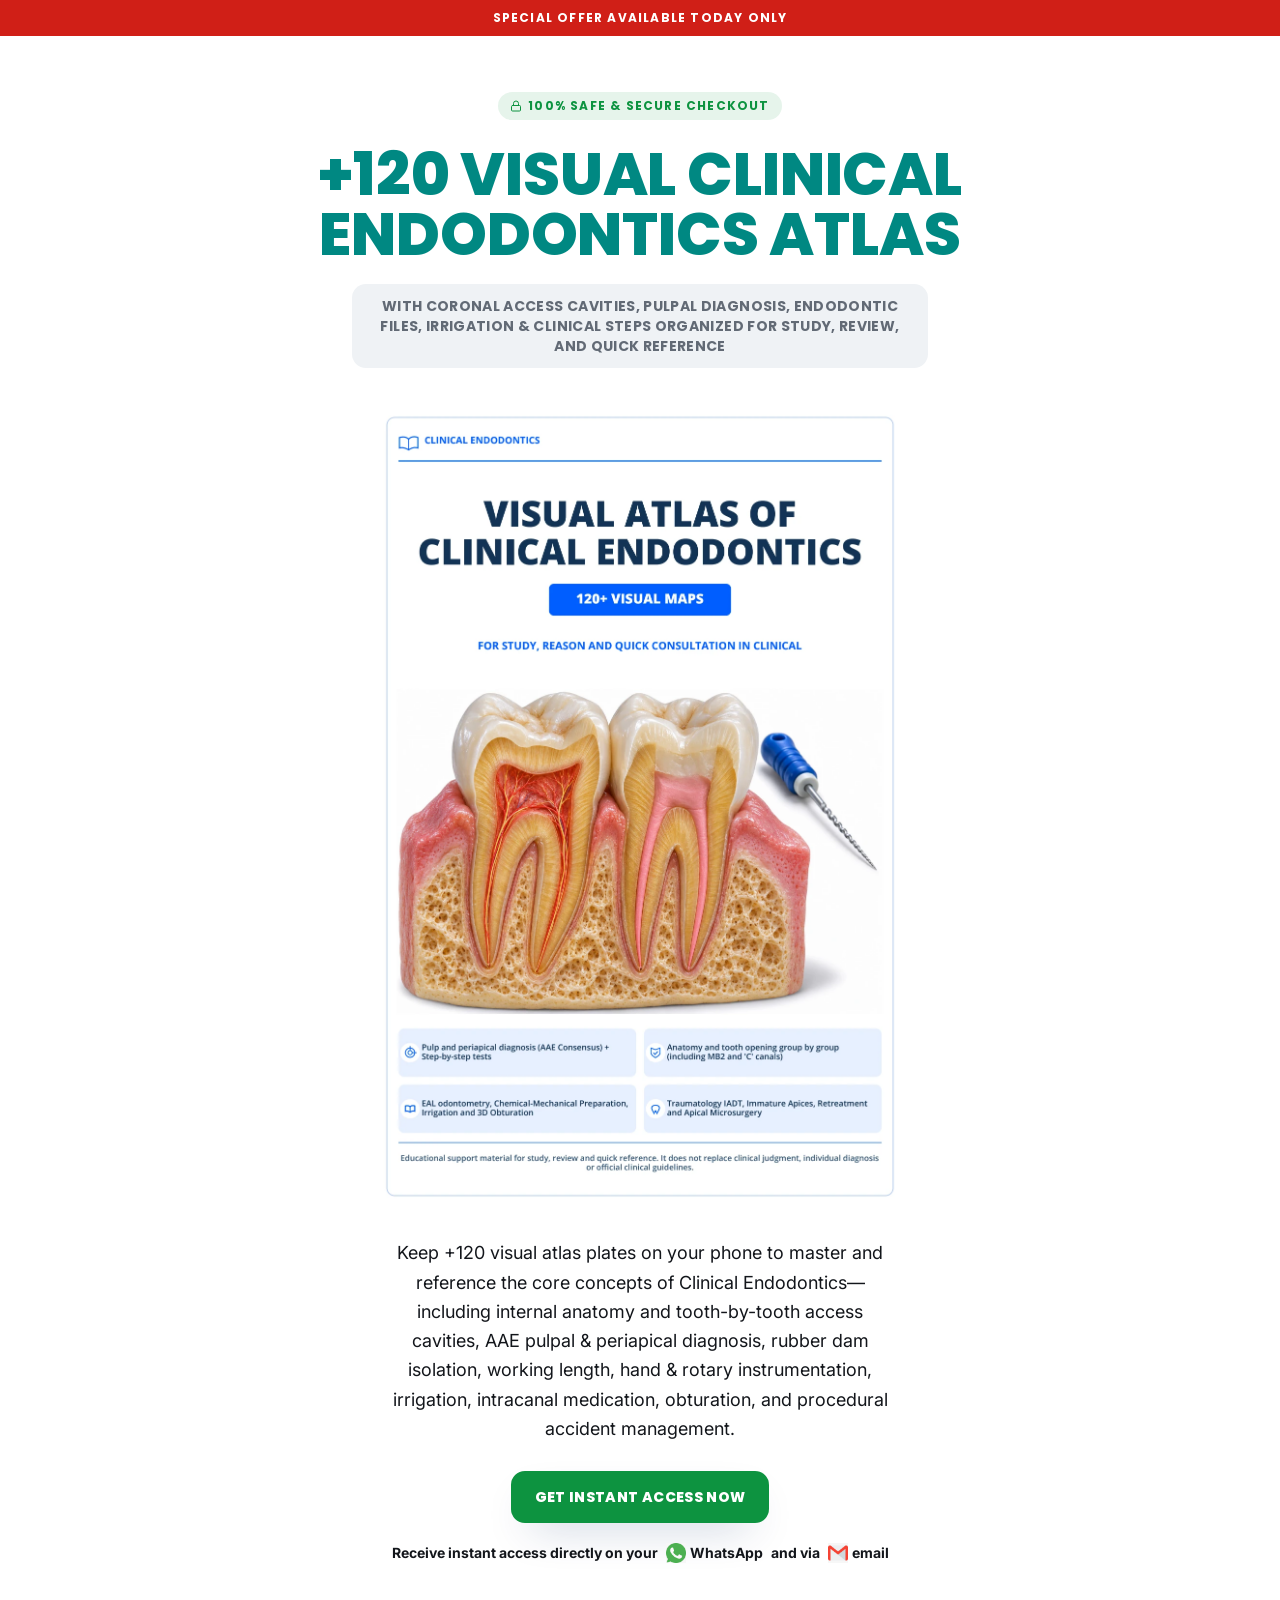
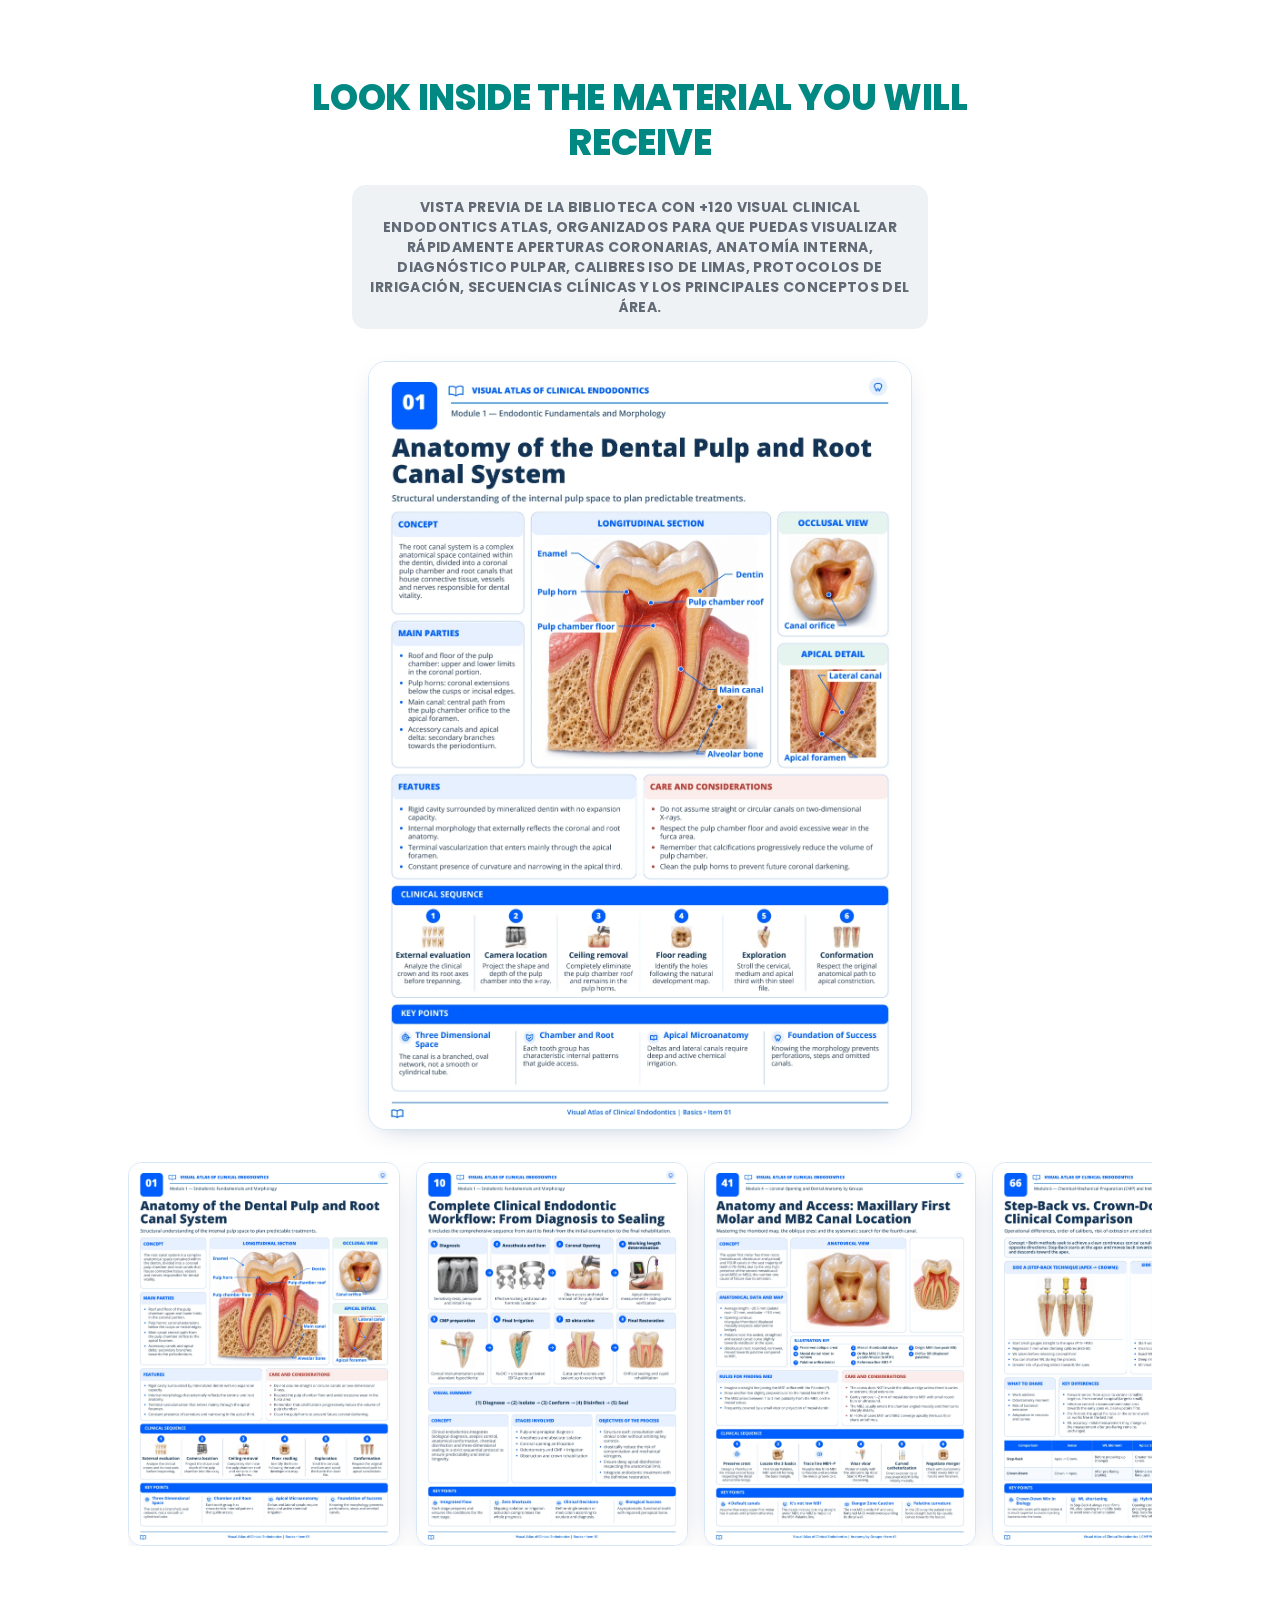
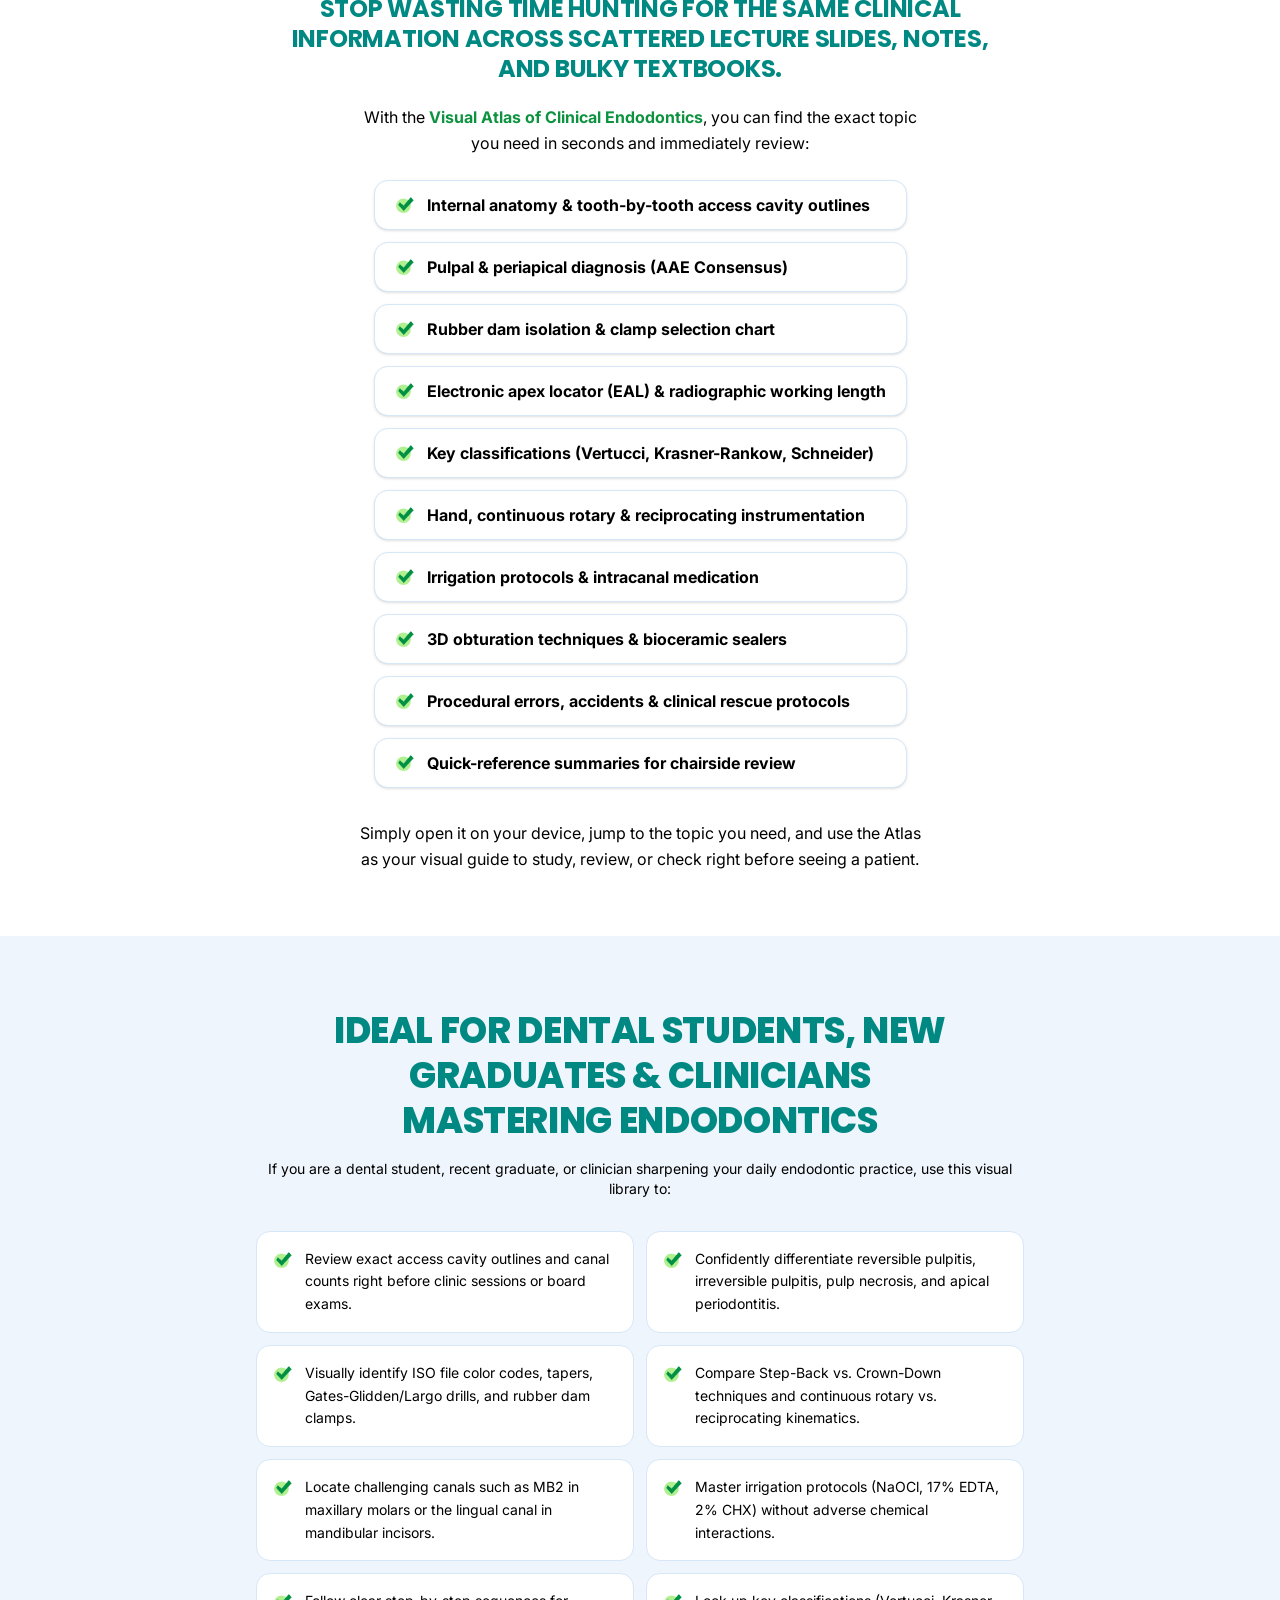
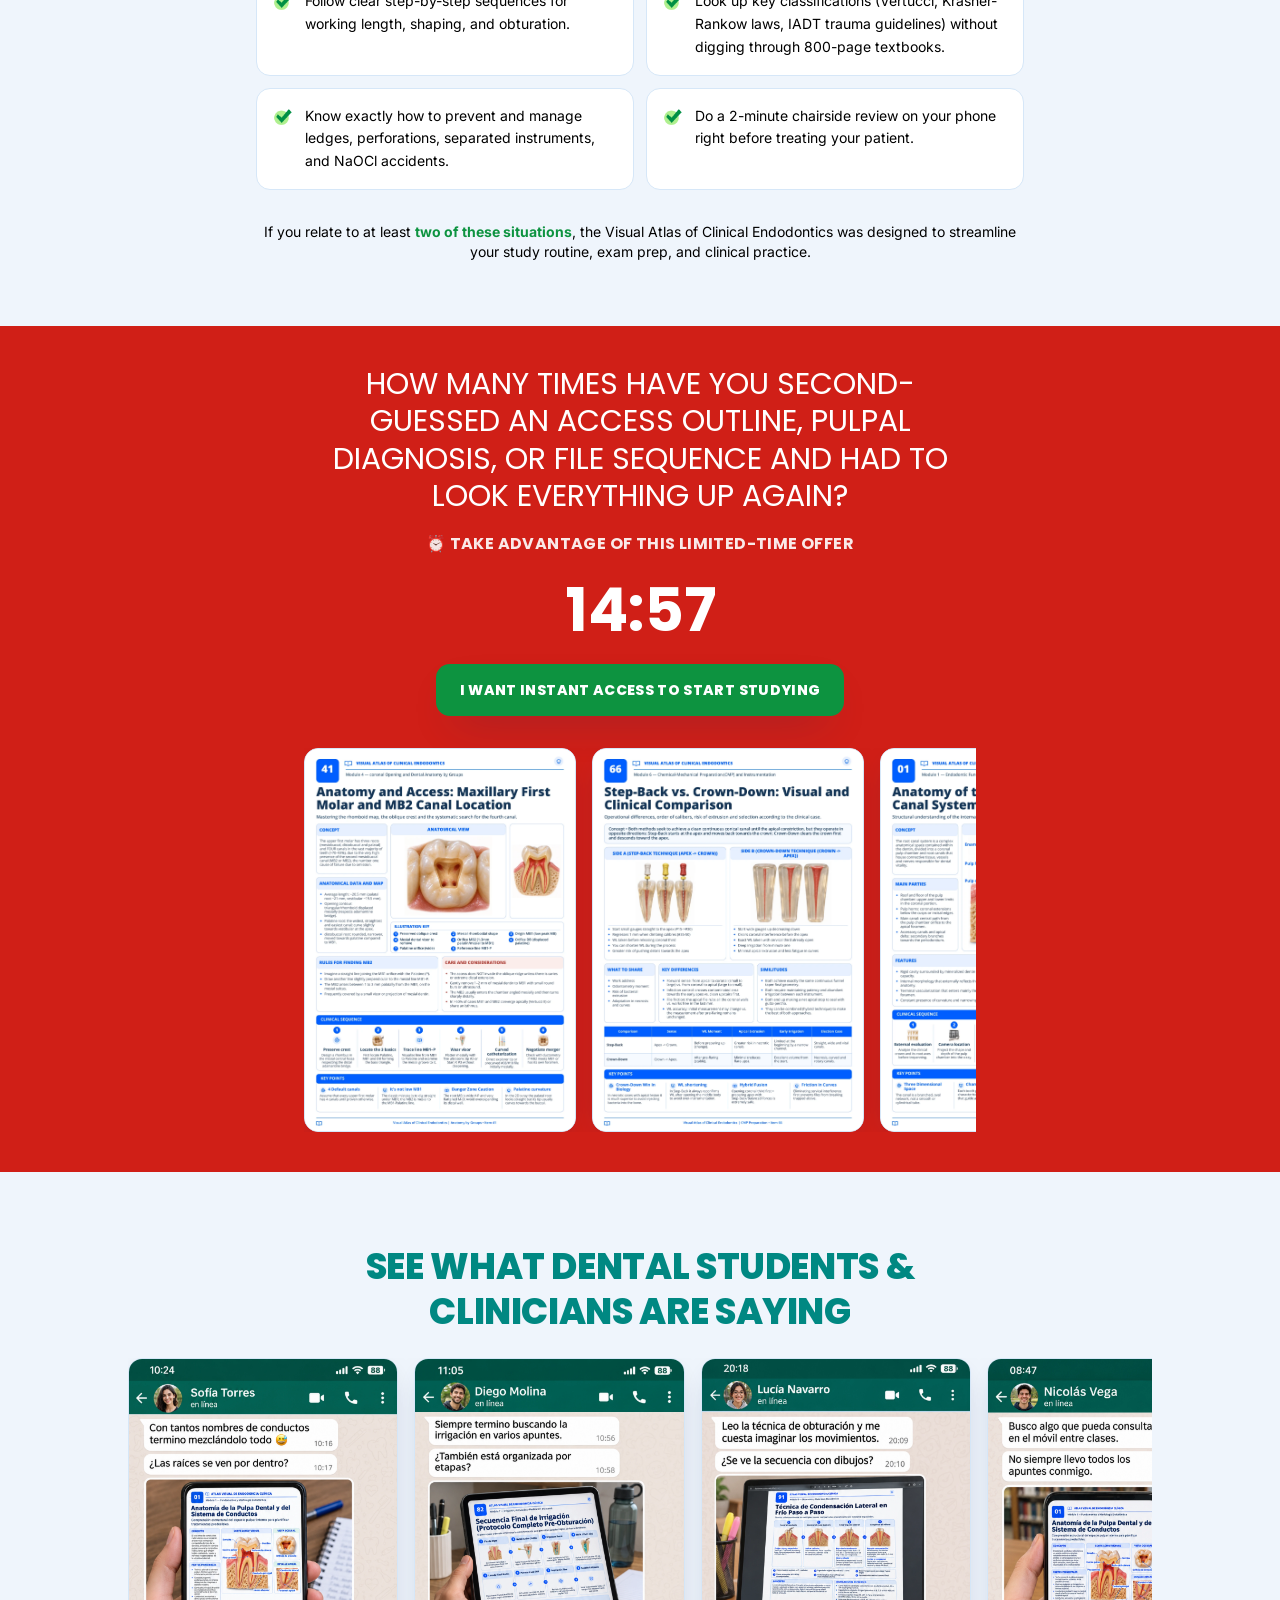
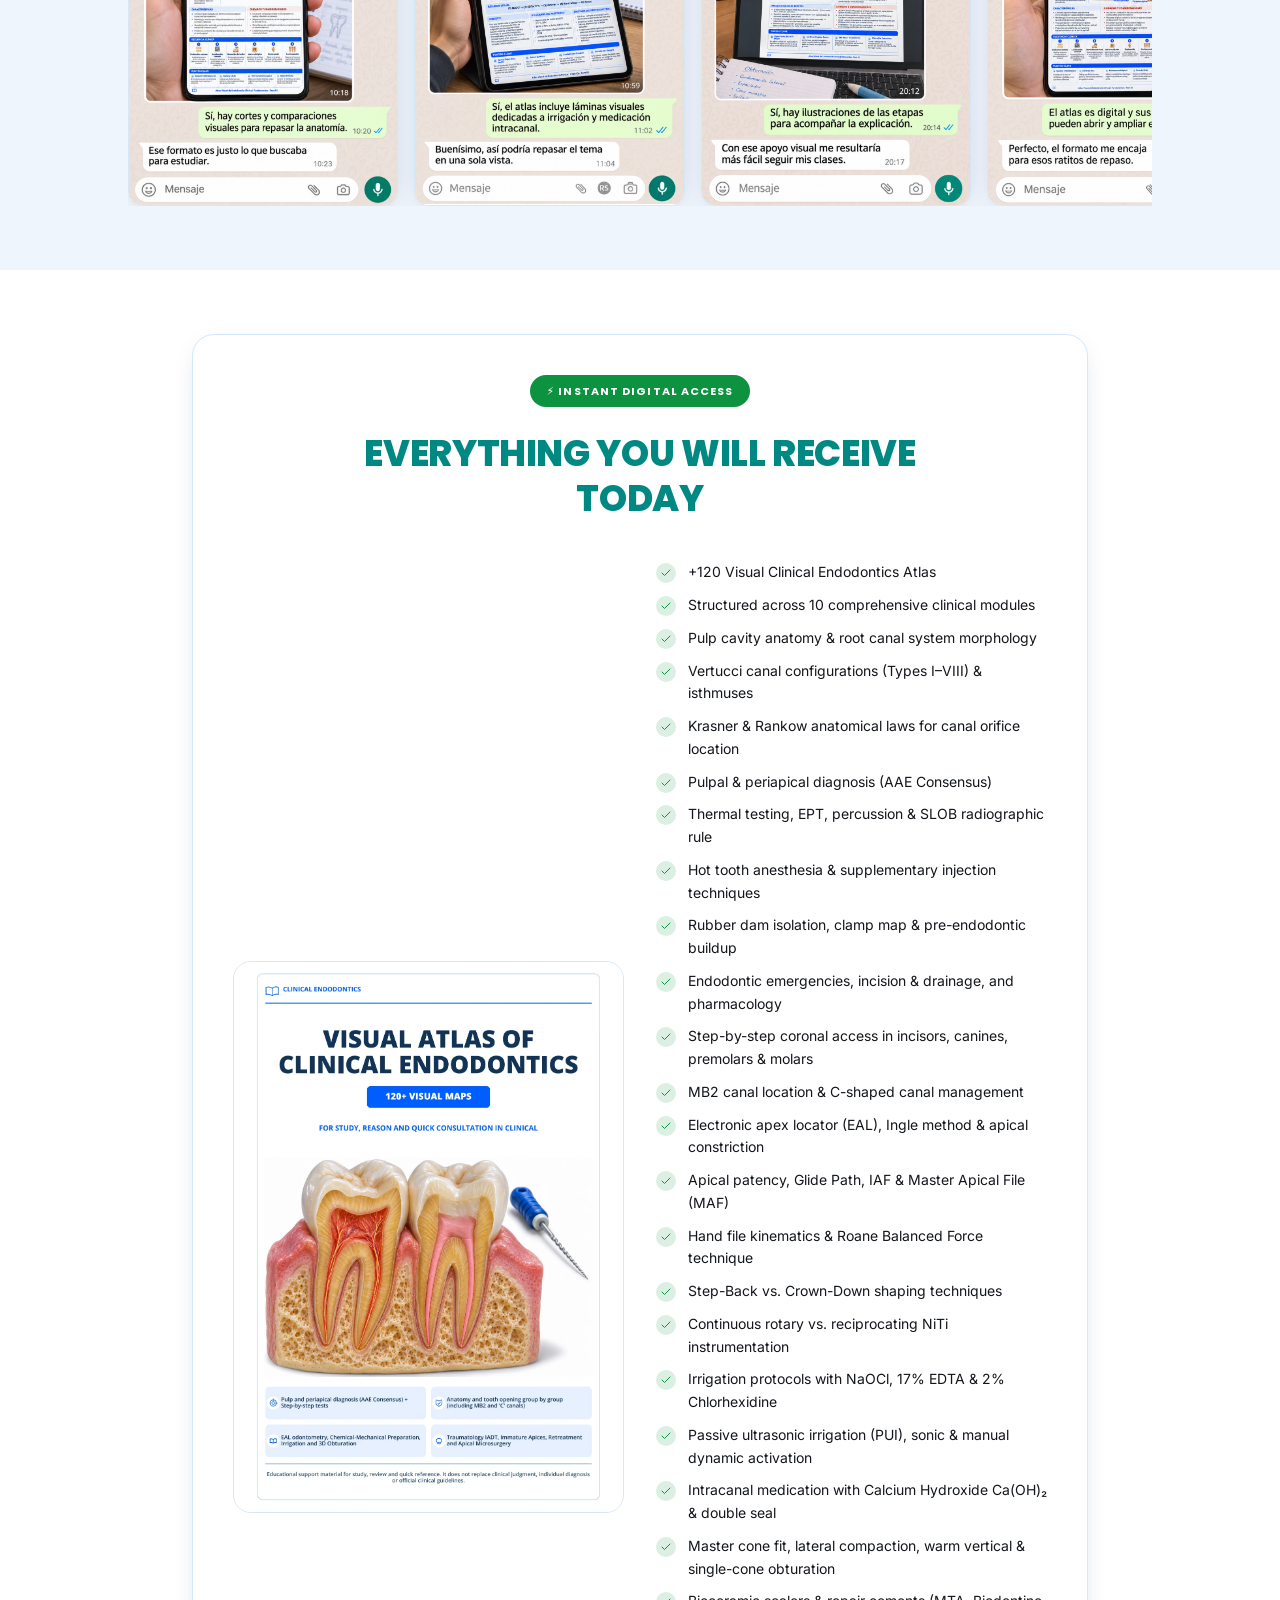
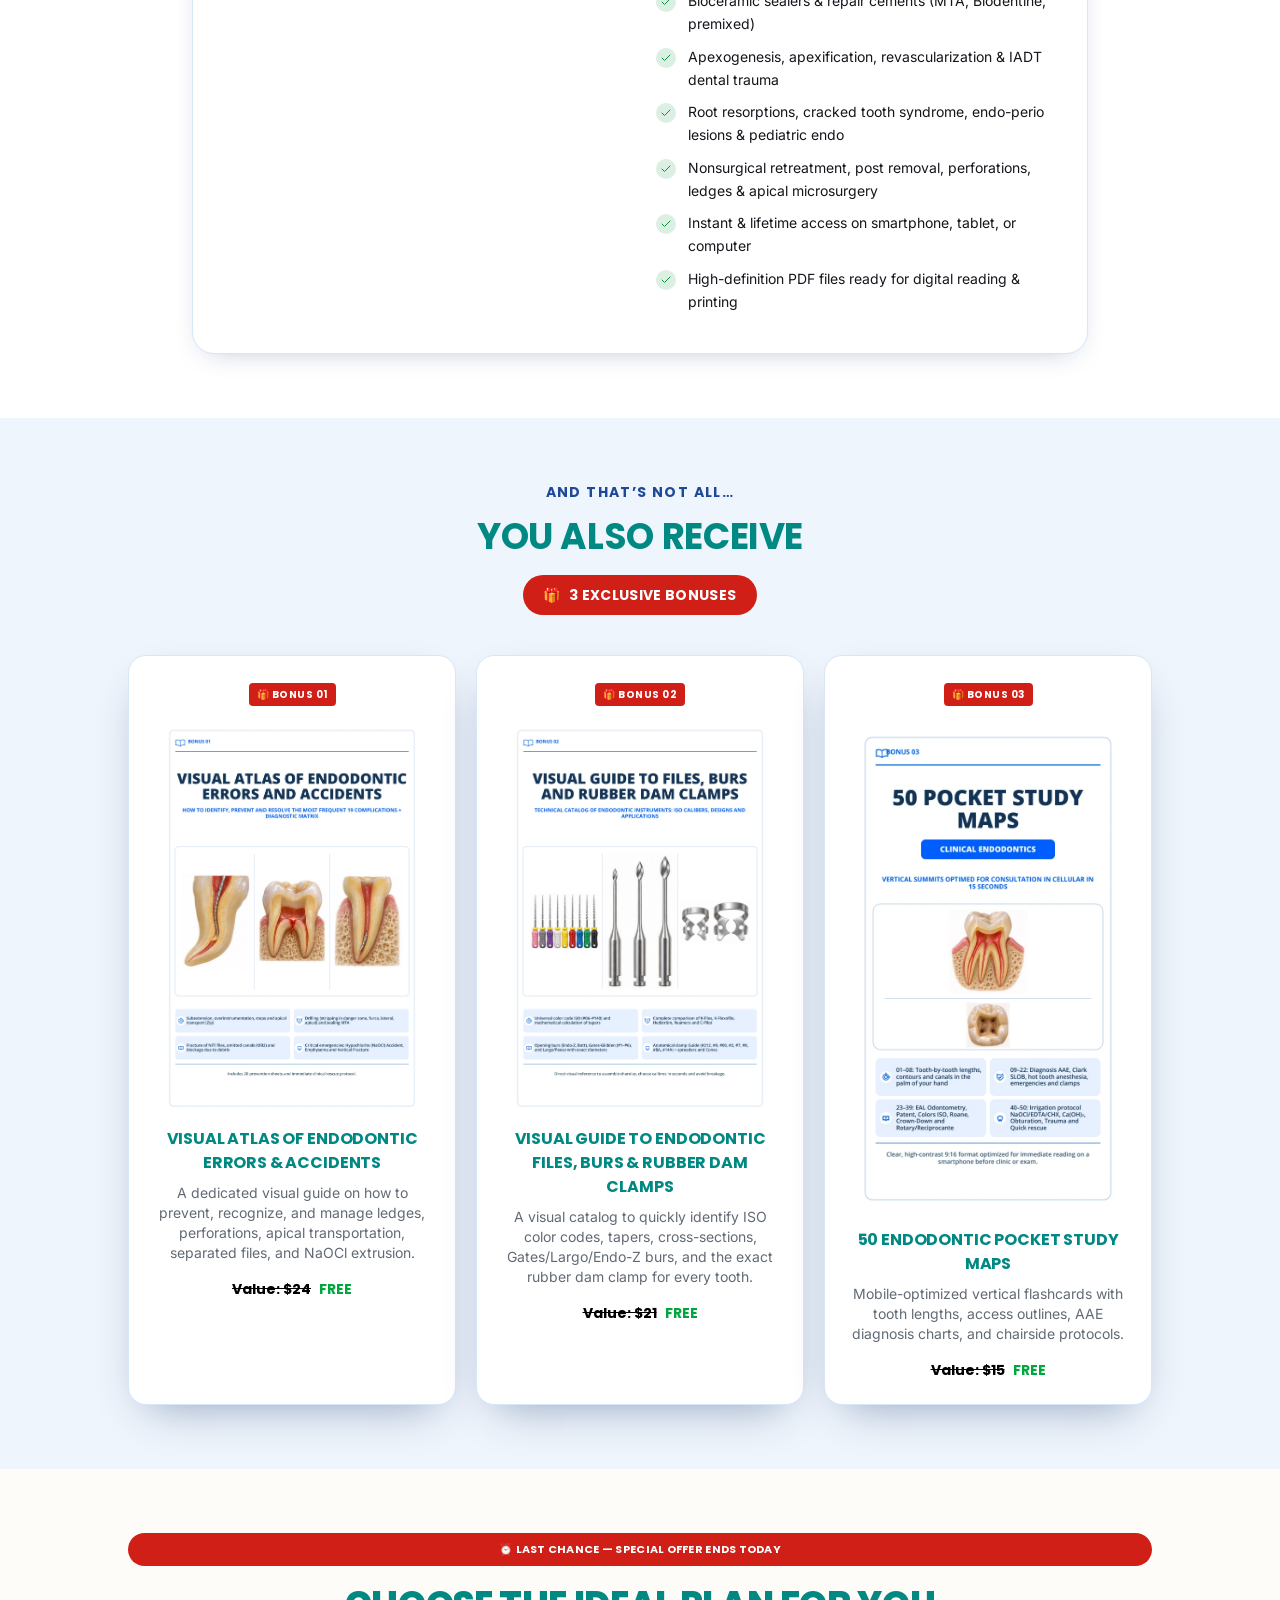
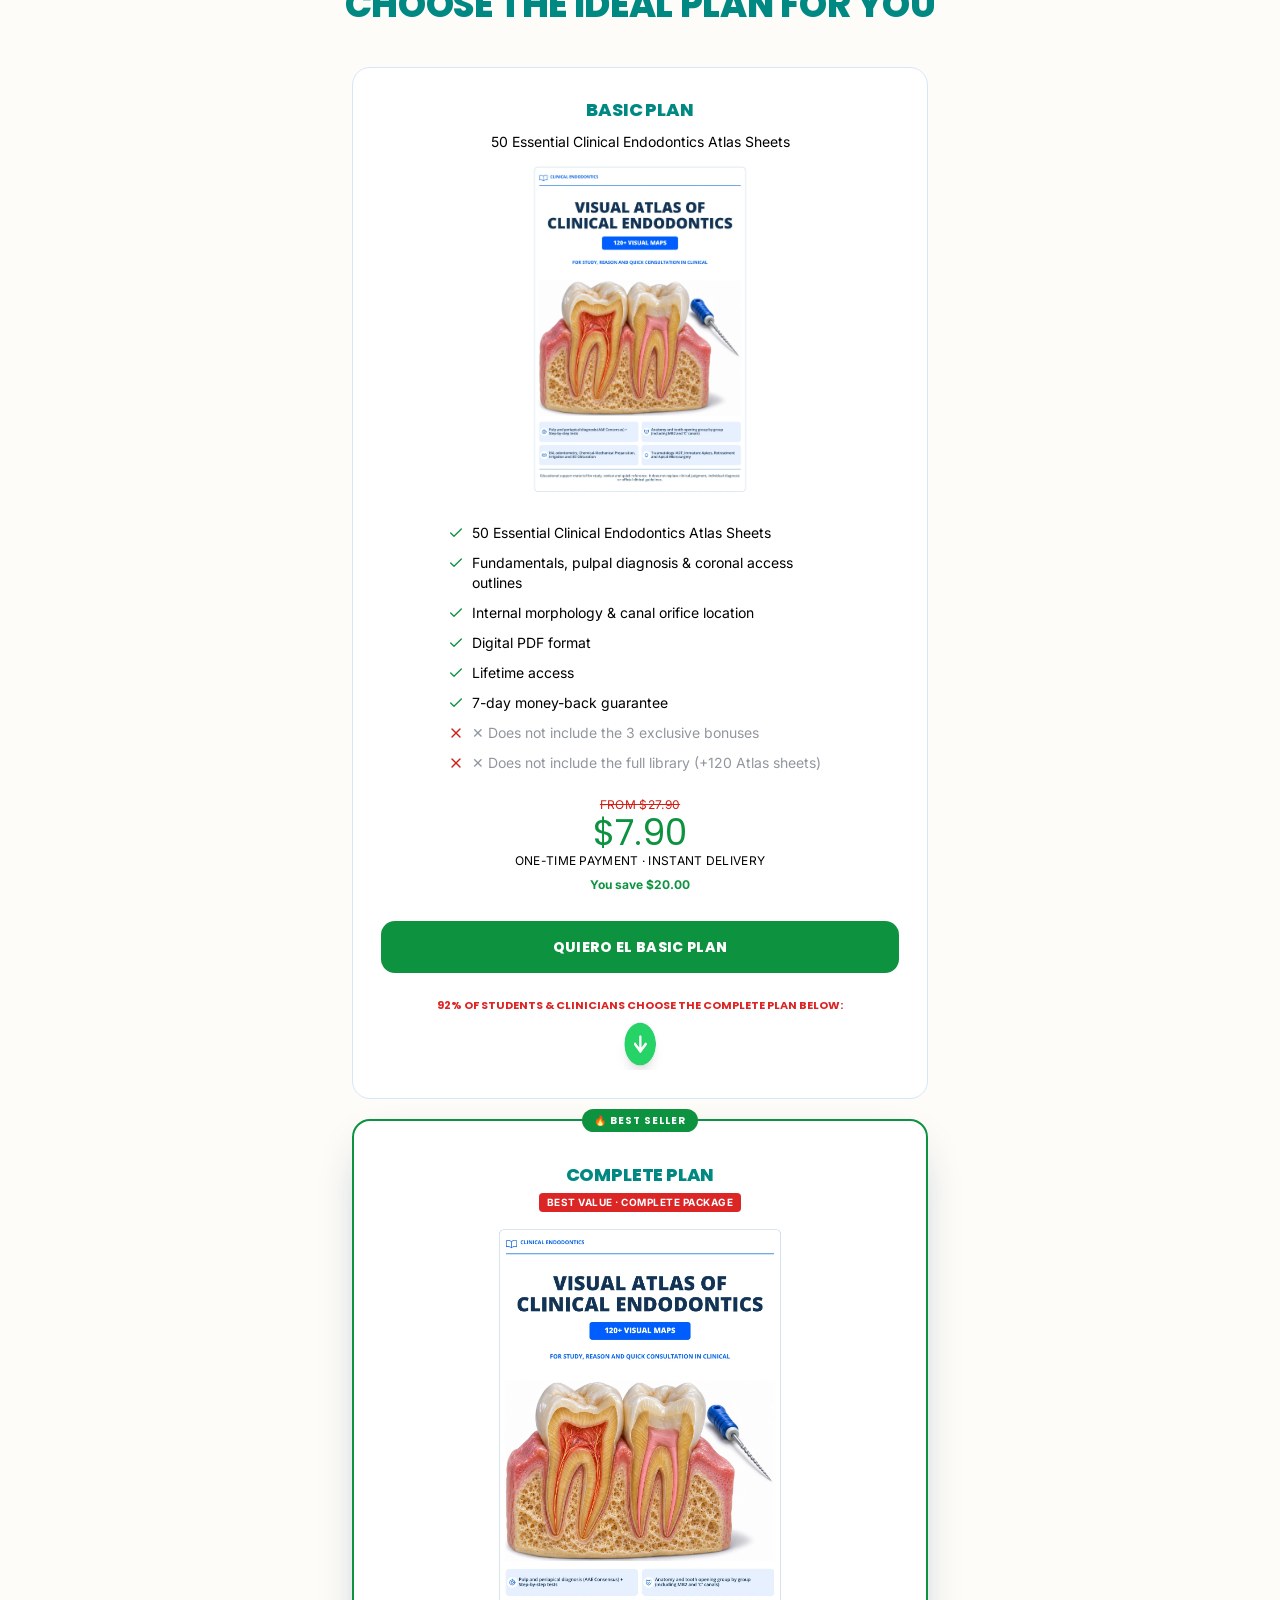
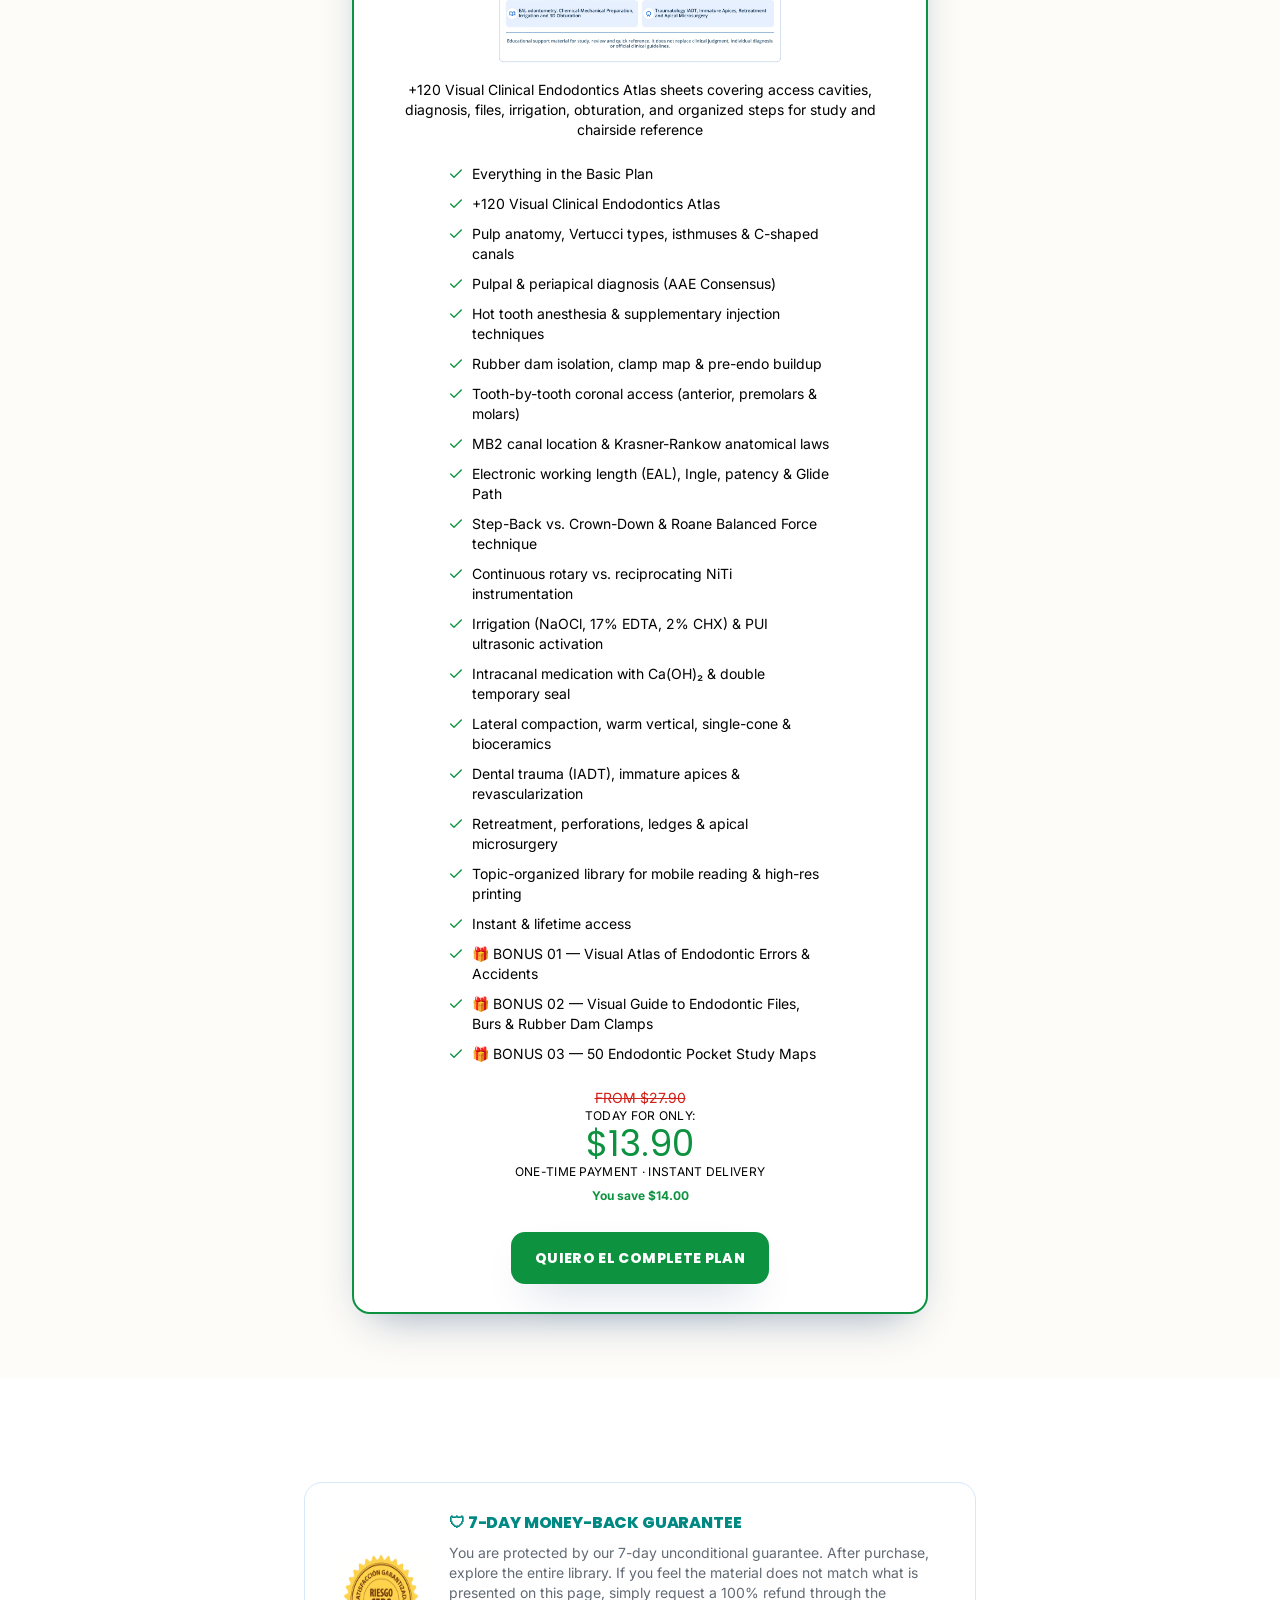
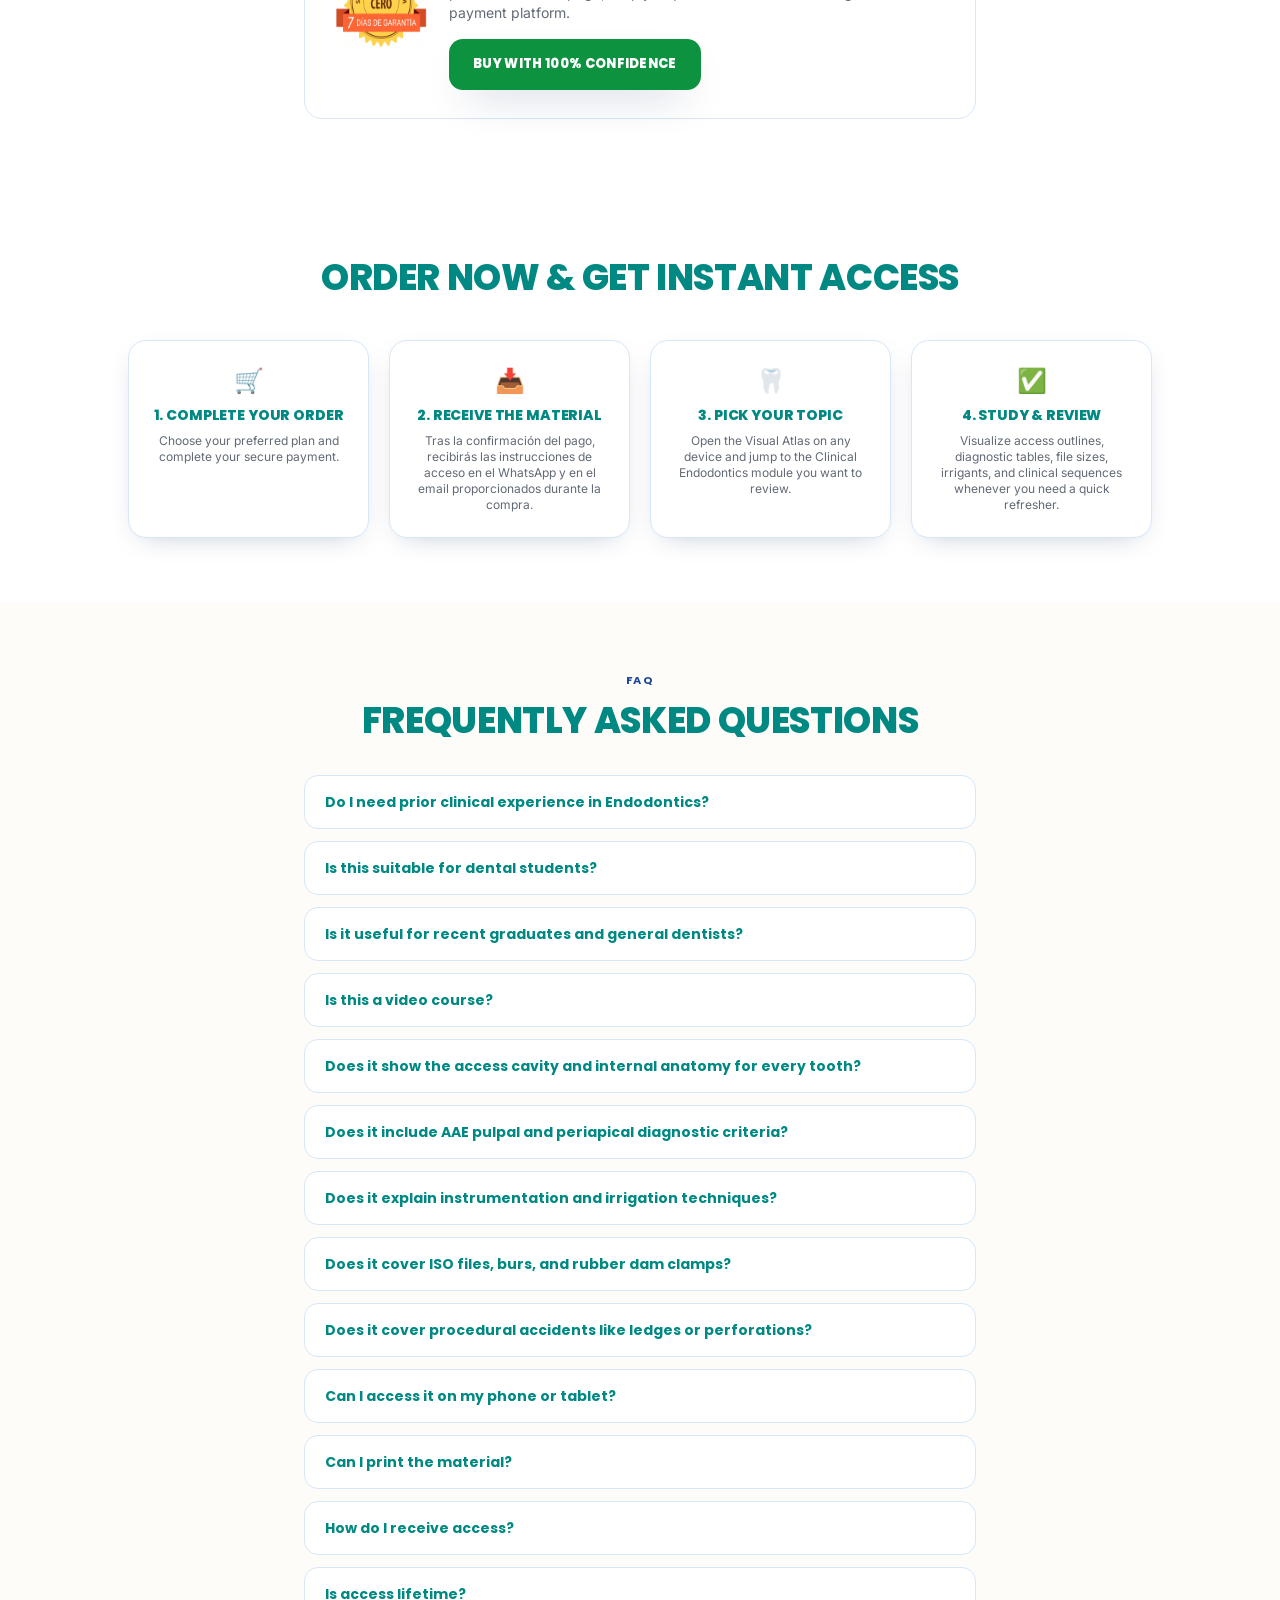
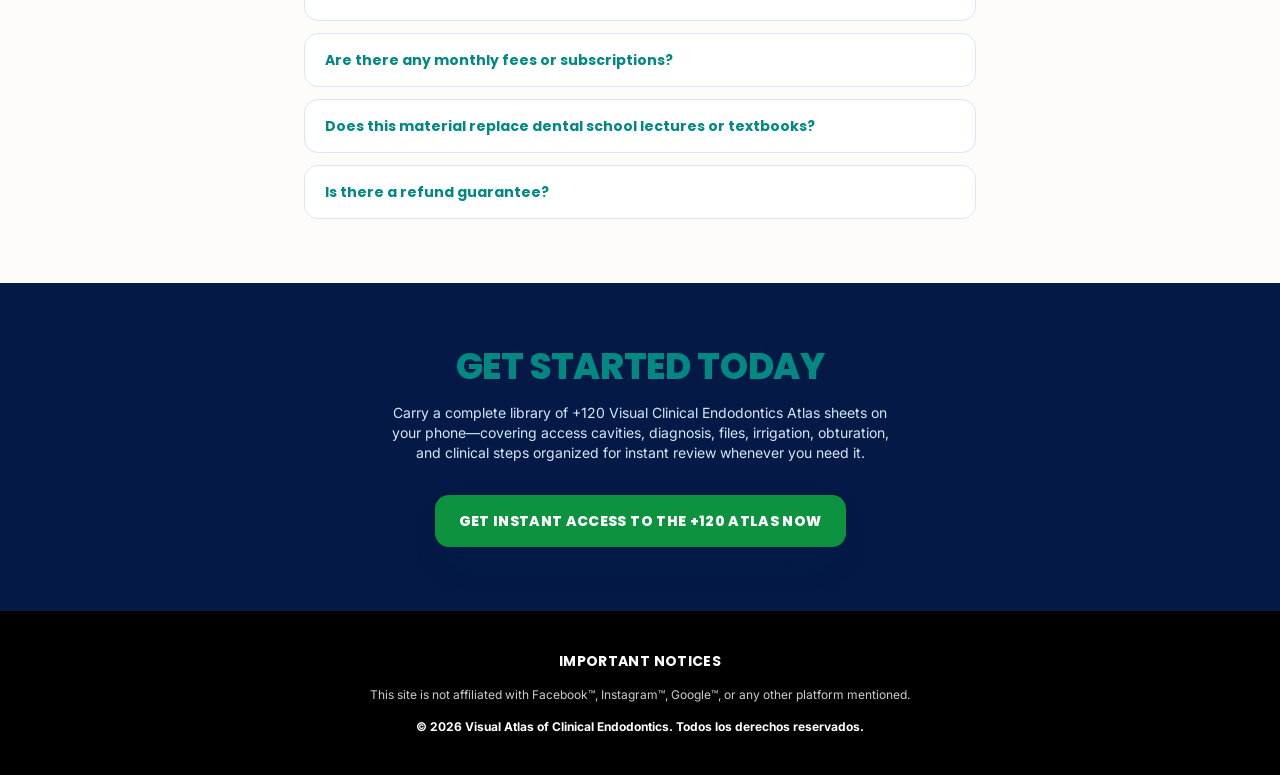
==== index.html @ 1833e515 "feat: complete english site (.90/.90), disfrutalo/gracias funnel, native webp assets and meta pixel " ====
<!DOCTYPE html>
<html lang="en">
<head>
  <meta charset="utf-8"/>
  <meta content="width=device-width, initial-scale=1" name="viewport"/>
  
  <!-- Meta Pixel Code -->
  <script>
    !function(f,b,e,v,n,t,s)
    {if(f.fbq)return;n=f.fbq=function(){n.callMethod?
    n.callMethod.apply(n,arguments):n.queue.push(arguments)};
    if(!f._fbq)f._fbq=n;n.push=n;n.loaded=!0;n.version='2.0';
    n.queue=[];t=b.createElement(e);t.async=!0;
    t.src=v;s=b.getElementsByTagName(e)[0];
    s.parentNode.insertBefore(t,s)}(window, document,'script',
    'https://connect.facebook.net/en_US/fbevents.js');
    fbq('init', '1390555636571453');
    fbq('track', 'PageView');
  </script>
  <noscript>
    <img height="1" width="1" style="display:none" src="https://www.facebook.com/tr?id=1390555636571453&ev=PageView&noscript=1" />
  </noscript>
  <!-- End Meta Pixel Code --><link as="image" href="images/atlas-mockup-main-2026-08-31.webp" rel="preload"/><link as="image" href="images/atlas-item-02.webp" rel="preload"/><link as="image" href="images/atlas-item-10.webp" rel="preload"/><link as="image" href="images/atlas-item-24.webp" rel="preload"/><link as="image" href="images/atlas-item-25.webp" rel="preload"/><link as="image" href="images/atlas-item-overdenture.webp" rel="preload"/><link as="image" href="images/atlas-item-protocolo.webp" rel="preload"/><link as="image" href="images/depo-01.webp" rel="preload"/><link as="image" href="images/depo-02.webp" rel="preload"/><link as="image" href="images/depo-03.webp" rel="preload"/><link data-precedence="default" href="css/styles-BplkyEyY.css" rel="stylesheet"/><link data-precedence="default" href="https://fonts.googleapis.com/css2?family=Poppins:wght@600;700;800;900&amp;family=Inter:wght@400;500;600;700&amp;display=swap" rel="stylesheet"/><link as="image" href="images/depo-04.webp" rel="preload"/><link as="image" href="images/selo-garantia-7-dias.webp" rel="preload"/><title>+120 Visual Clinical Endodontics Atlas</title><meta content="Visual Atlas of Clinical Endodontics" property="og:site_name"/><meta content="summary_large_image" name="twitter:card"/><meta content="Get +120 Visual Clinical Endodontics Atlas sheets covering access cavities, pulpal diagnosis, ISO files, irrigation, obturation, and clinical steps organized for study, review, and chairside reference." name="description"/><meta content="+120 Visual Clinical Endodontics Atlas" property="og:title"/><meta content="Get +120 Visual Clinical Endodontics Atlas sheets covering access cavities, pulpal diagnosis, ISO files, irrigation, obturation, and clinical steps organized for study, review, and chairside reference." property="og:description"/><meta content="product" property="og:type"/><meta content="/" property="og:url"/><meta content="+120 Visual Clinical Endodontics Atlas" name="twitter:title"/><meta content="Get +120 Visual Clinical Endodontics Atlas sheets covering access cavities, pulpal diagnosis, ISO files, irrigation, obturation, and clinical steps organized for study, review, and chairside reference." name="twitter:description"/><link href="https://fonts.googleapis.com" rel="preconnect"/><link crossorigin="anonymous" href="https://fonts.gstatic.com" rel="preconnect"/><link href="favicon.png" rel="icon" type="image/png"/><link href="/" rel="canonical"/>
<style>
	#lovable-badge {
		--badge-bg: #1b1b1b;
		--badge-text: #c5c1b9;
		--badge-text-hover: #dcdad5;
		--badge-radius: 6px;
		--badge-padding: 8px;
		--badge-gap: 6px;
		--badge-shadow: 
			0 0 0 1px rgba(0, 0, 0, 0.88),
			0 1px 0 0 rgba(0, 0, 0, 0.04),
			0 2px 2px -1px rgba(0, 0, 0, 0.08),
			0 4px 4px -2px rgba(0, 0, 0, 0.08),
			0 8px 8px -4px rgba(0, 0, 0, 0.08),
			0 16px 16px -8px rgba(0, 0, 0, 0.08);
		--badge-transition-duration: 0.2s;
		--badge-transition-easing: cubic-bezier(0.16, 1, 0.32, 1);
		--focus-color: #575ECF;
		--focus-offset: 2px;
		--focus-width: 2px;
		
		position: fixed;
		bottom: 12px;
		right: 12px;
		height: 24px;
		display: flex;
		align-items: center;
		z-index: 1000000;
		background-color: var(--badge-bg) !important;
		color: var(--badge-text) !important;
		border-radius: var(--badge-radius);
		box-shadow: var(--badge-shadow) !important;
		font-size: 12px;
		font-family: system-ui, -apple-system, BlinkMacSystemFont, 'Segoe UI', Roboto, sans-serif;
		font-weight: 400 !important;
		text-transform: none !important;
		font-feature-settings: normal !important;
		transform: translateZ(0);
		will-change: transform, opacity;
		transition: opacity var(--badge-transition-duration) var(--badge-transition-easing);
	}
</style>
<meta content="images/atlas-mockup-main-2026-08-31.webp" property="og:image"/><meta content="images/atlas-mockup-main-2026-08-31.webp" name="twitter:image"/></head><body><!--$--><main><div class="bg-urgency px-4 py-2.5 text-center"><p class="font-heading text-[11px] font-bold uppercase tracking-widest text-white md:text-xs">SPECIAL OFFER AVAILABLE TODAY ONLY  </p></div><section class="px-5 pb-10 pt-8 md:pt-14"><div class="mx-auto w-full max-w-3xl text-center"><span class="inline-flex items-center gap-1.5 rounded-full bg-cta/10 px-3 py-1.5 font-heading text-[10px] font-bold uppercase tracking-widest text-cta md:text-xs"><svg aria-hidden="true" class="lucide lucide-lock size-3" fill="none" height="24" stroke="currentColor" stroke-linecap="round" stroke-linejoin="round" stroke-width="2" viewbox="0 0 24 24" width="24" xmlns="http://www.w3.org/2000/svg"><rect height="11" rx="2" ry="2" width="18" x="3" y="11"></rect><path d="M7 11V7a5 5 0 0 1 10 0v4"></path></svg> 100% Safe & Secure Checkout</span><h1 class="mt-6 uppercase leading-[0.95] text-teal"><span class="block text-4xl md:text-6xl text-teal">+120 Visual Clinical Endodontics Atlas</span></h1><p class="mx-auto mt-5 max-w-xl rounded-xl bg-muted px-4 py-3 font-heading text-[11px] font-bold uppercase tracking-wide text-muted-foreground md:text-sm">WITH CORONAL ACCESS CAVITIES, PULPAL DIAGNOSIS, ENDODONTIC FILES, IRRIGATION & CLINICAL STEPS ORGANIZED FOR STUDY, REVIEW, AND QUICK REFERENCE</p><img alt="Visual Atlas of Clinical Endodontics" class="mx-auto mt-8 w-full max-w-xl rounded-2xl" height="1200" src="images/atlas-mockup-main-2026-08-31.webp" width="1200"/><p class="mx-auto mt-6 max-w-lg text-base leading-relaxed text-foreground md:text-lg">Keep +120 visual atlas plates on your phone to master and reference the core concepts of Clinical Endodontics—including internal anatomy and tooth-by-tooth access cavities, AAE pulpal & periapical diagnosis, rubber dam isolation, working length, hand & rotary instrumentation, irrigation, intracanal medication, obturation, and procedural accident management.</p><div class="mt-7"><a class="inline-flex w-full items-center justify-center rounded-xl px-6 py-4 text-center font-heading text-sm font-extrabold uppercase tracking-wide transition-all duration-200 hover:-translate-y-0.5 sm:w-auto bg-cta text-white hover:bg-cta-hover shadow-[var(--shadow-lift)] animate-pulse-custom" href="#planos">GET INSTANT ACCESS NOW</a></div><p class="mt-5 flex flex-wrap items-center justify-center gap-x-2 gap-y-1 text-sm font-bold text-foreground"><span>Receive instant access directly on your</span><span class="inline-flex items-center gap-1"><img alt="WhatsApp" class="size-5" loading="lazy" src="images/whatsapp.webp"/> WhatsApp</span><span>and via</span><span class="inline-flex items-center gap-1"><img alt="E-mail" class="size-5" loading="lazy" src="images/gmail.webp"/> email</span></p></div></section><section class="section-pad bg-background"><div class="mx-auto w-full max-w-5xl"><div class="mx-auto max-w-2xl text-center"><h2 class="mt-2 text-2xl leading-tight md:text-4xl uppercase text-teal">LOOK INSIDE THE MATERIAL YOU WILL RECEIVE</h2></div><p class="mx-auto mt-5 max-w-xl rounded-xl bg-muted px-4 py-3 font-heading text-[11px] font-bold uppercase tracking-wide text-muted-foreground md:text-sm text-center">Vista previa de la biblioteca con +120 Visual Clinical Endodontics Atlas, organizados para que puedas visualizar rápidamente aperturas coronarias, anatomía interna, diagnóstico pulpar, calibres ISO de limas, protocolos de irrigación, secuencias clínicas y los principales conceptos del área.</p><div class="mx-auto mt-8 max-w-xl px-4"><img alt="Vista previa: ATLAS visual del Visual Atlas of Clinical Endodontics" class="w-full rounded-2xl border border-border bg-card shadow-[var(--shadow-card)]" loading="lazy" src="images/atlas-preview-overdenture.webp"/></div><div aria-label="Carousel of Clinical Endodontics Visual Atlas sheets" class="marquee-viewport relative w-full max-w-full overflow-x-hidden mt-8" role="group"><div class="marquee-track" style="animation-duration:10s"><div class="flex shrink-0 items-stretch"><div class="shrink-0 pr-4"><img alt="Visual Atlas: fundamental parts of endodontic treatment" class="block w-auto max-w-none rounded-xl border border-border bg-card object-contain shadow-[var(--shadow-card)] select-none h-72 sm:h-80 md:h-96" decoding="async" draggable="false" src="images/atlas-item-02.webp"/></div><div class="shrink-0 pr-4"><img alt="Visual Atlas: complete clinical endodontics workflow" class="block w-auto max-w-none rounded-xl border border-border bg-card object-contain shadow-[var(--shadow-card)] select-none h-72 sm:h-80 md:h-96" decoding="async" draggable="false" src="images/atlas-item-10.webp"/></div><div class="shrink-0 pr-4"><img alt="Visual Atlas: anatomy and MB2 canal location" class="block w-auto max-w-none rounded-xl border border-border bg-card object-contain shadow-[var(--shadow-card)] select-none h-72 sm:h-80 md:h-96" decoding="async" draggable="false" src="images/atlas-item-24.webp"/></div><div class="shrink-0 pr-4"><img alt="Visual Atlas: Step-Back vs. Crown-Down technique" class="block w-auto max-w-none rounded-xl border border-border bg-card object-contain shadow-[var(--shadow-card)] select-none h-72 sm:h-80 md:h-96" decoding="async" draggable="false" src="images/atlas-item-25.webp"/></div><div class="shrink-0 pr-4"><img alt="Visual Atlas: irrigation protocol and ultrasonic activation" class="block w-auto max-w-none rounded-xl border border-border bg-card object-contain shadow-[var(--shadow-card)] select-none h-72 sm:h-80 md:h-96" decoding="async" draggable="false" src="images/atlas-item-overdenture.webp"/></div><div class="shrink-0 pr-4"><img alt="Visual Atlas: obturation techniques and bioceramic sealers" class="block w-auto max-w-none rounded-xl border border-border bg-card object-contain shadow-[var(--shadow-card)] select-none h-72 sm:h-80 md:h-96" decoding="async" draggable="false" src="images/atlas-item-protocolo.webp"/></div></div><div aria-hidden="true" class="flex shrink-0 items-stretch"><div class="shrink-0 pr-4"><img alt="" aria-hidden="true" class="block w-auto max-w-none rounded-xl border border-border bg-card object-contain shadow-[var(--shadow-card)] select-none h-72 sm:h-80 md:h-96" decoding="async" draggable="false" src="images/atlas-item-02.webp"/></div><div class="shrink-0 pr-4"><img alt="" aria-hidden="true" class="block w-auto max-w-none rounded-xl border border-border bg-card object-contain shadow-[var(--shadow-card)] select-none h-72 sm:h-80 md:h-96" decoding="async" draggable="false" src="images/atlas-item-10.webp"/></div><div class="shrink-0 pr-4"><img alt="" aria-hidden="true" class="block w-auto max-w-none rounded-xl border border-border bg-card object-contain shadow-[var(--shadow-card)] select-none h-72 sm:h-80 md:h-96" decoding="async" draggable="false" src="images/atlas-item-24.webp"/></div><div class="shrink-0 pr-4"><img alt="" aria-hidden="true" class="block w-auto max-w-none rounded-xl border border-border bg-card object-contain shadow-[var(--shadow-card)] select-none h-72 sm:h-80 md:h-96" decoding="async" draggable="false" src="images/atlas-item-25.webp"/></div><div class="shrink-0 pr-4"><img alt="" aria-hidden="true" class="block w-auto max-w-none rounded-xl border border-border bg-card object-contain shadow-[var(--shadow-card)] select-none h-72 sm:h-80 md:h-96" decoding="async" draggable="false" src="images/atlas-item-overdenture.webp"/></div><div class="shrink-0 pr-4"><img alt="" aria-hidden="true" class="block w-auto max-w-none rounded-xl border border-border bg-card object-contain shadow-[var(--shadow-card)] select-none h-72 sm:h-80 md:h-96" decoding="async" draggable="false" src="images/atlas-item-protocolo.webp"/></div></div></div></div><div class="mx-auto mt-12 max-w-3xl px-4 text-center"><h3 class="font-heading text-xl font-bold uppercase leading-tight text-teal md:text-2xl">Stop wasting time hunting for the same clinical information across scattered lecture slides, notes, and bulky textbooks.</h3><p class="mx-auto mt-5 max-w-xl text-sm leading-relaxed text-black md:text-base">With the <span class="font-bold text-cta">Visual Atlas of Clinical Endodontics</span>, you can find the exact topic you need in seconds and immediately review:</p><ul class="mx-auto mt-6 inline-flex flex-col gap-3 text-left"><li class="flex items-center gap-3 rounded-xl border border-border bg-card px-5 py-3 shadow-sm"><img alt="" aria-hidden="true" class="size-5 shrink-0" loading="lazy" src="images/check-verde-platibanda.webp"/><span class="text-sm font-bold text-black md:text-base">Internal anatomy & tooth-by-tooth access cavity outlines</span></li><li class="flex items-center gap-3 rounded-xl border border-border bg-card px-5 py-3 shadow-sm"><img alt="" aria-hidden="true" class="size-5 shrink-0" loading="lazy" src="images/check-verde-platibanda.webp"/><span class="text-sm font-bold text-black md:text-base">Pulpal & periapical diagnosis (AAE Consensus)</span></li><li class="flex items-center gap-3 rounded-xl border border-border bg-card px-5 py-3 shadow-sm"><img alt="" aria-hidden="true" class="size-5 shrink-0" loading="lazy" src="images/check-verde-platibanda.webp"/><span class="text-sm font-bold text-black md:text-base">Rubber dam isolation & clamp selection chart</span></li><li class="flex items-center gap-3 rounded-xl border border-border bg-card px-5 py-3 shadow-sm"><img alt="" aria-hidden="true" class="size-5 shrink-0" loading="lazy" src="images/check-verde-platibanda.webp"/><span class="text-sm font-bold text-black md:text-base">Electronic apex locator (EAL) & radiographic working length</span></li><li class="flex items-center gap-3 rounded-xl border border-border bg-card px-5 py-3 shadow-sm"><img alt="" aria-hidden="true" class="size-5 shrink-0" loading="lazy" src="images/check-verde-platibanda.webp"/><span class="text-sm font-bold text-black md:text-base">Key classifications (Vertucci, Krasner-Rankow, Schneider)</span></li><li class="flex items-center gap-3 rounded-xl border border-border bg-card px-5 py-3 shadow-sm"><img alt="" aria-hidden="true" class="size-5 shrink-0" loading="lazy" src="images/check-verde-platibanda.webp"/><span class="text-sm font-bold text-black md:text-base">Hand, continuous rotary & reciprocating instrumentation</span></li><li class="flex items-center gap-3 rounded-xl border border-border bg-card px-5 py-3 shadow-sm"><img alt="" aria-hidden="true" class="size-5 shrink-0" loading="lazy" src="images/check-verde-platibanda.webp"/><span class="text-sm font-bold text-black md:text-base">Irrigation protocols & intracanal medication</span></li><li class="flex items-center gap-3 rounded-xl border border-border bg-card px-5 py-3 shadow-sm"><img alt="" aria-hidden="true" class="size-5 shrink-0" loading="lazy" src="images/check-verde-platibanda.webp"/><span class="text-sm font-bold text-black md:text-base">3D obturation techniques & bioceramic sealers</span></li><li class="flex items-center gap-3 rounded-xl border border-border bg-card px-5 py-3 shadow-sm"><img alt="" aria-hidden="true" class="size-5 shrink-0" loading="lazy" src="images/check-verde-platibanda.webp"/><span class="text-sm font-bold text-black md:text-base">Procedural errors, accidents & clinical rescue protocols</span></li><li class="flex items-center gap-3 rounded-xl border border-border bg-card px-5 py-3 shadow-sm"><img alt="" aria-hidden="true" class="size-5 shrink-0" loading="lazy" src="images/check-verde-platibanda.webp"/><span class="text-sm font-bold text-black md:text-base">Quick-reference summaries for chairside review</span></li></ul><p class="mx-auto mt-8 max-w-xl text-sm leading-relaxed text-black md:text-base">Simply open it on your device, jump to the topic you need, and use the Atlas as your visual guide to study, review, or check right before seeing a patient.</p></div></div></section><section class="section-pad bg-brand-soft/40"><div class="mx-auto w-full max-w-5xl"><div class="text-center"><div class="mx-auto max-w-2xl text-center"><h2 class="mt-2 text-2xl leading-tight md:text-4xl uppercase text-teal">IDEAL FOR DENTAL STUDENTS, NEW GRADUATES & CLINICIANS MASTERING ENDODONTICS</h2></div><p class="mx-auto mt-4 max-w-3xl text-sm text-black">If you are a dental student, recent graduate, or clinician sharpening your daily endodontic practice, use this visual library to:</p><ul class="mx-auto mt-8 grid max-w-3xl gap-3 sm:grid-cols-2 text-left"><li class="flex gap-3 rounded-xl border border-border bg-card p-4 text-sm leading-relaxed text-black"><img alt="" aria-hidden="true" class="mt-0.5 size-5 shrink-0" loading="lazy" src="images/check-verde-platibanda.webp"/>Review exact access cavity outlines and canal counts right before clinic sessions or board exams.</li><li class="flex gap-3 rounded-xl border border-border bg-card p-4 text-sm leading-relaxed text-black"><img alt="" aria-hidden="true" class="mt-0.5 size-5 shrink-0" loading="lazy" src="images/check-verde-platibanda.webp"/>Confidently differentiate reversible pulpitis, irreversible pulpitis, pulp necrosis, and apical periodontitis.</li><li class="flex gap-3 rounded-xl border border-border bg-card p-4 text-sm leading-relaxed text-black"><img alt="" aria-hidden="true" class="mt-0.5 size-5 shrink-0" loading="lazy" src="images/check-verde-platibanda.webp"/>Visually identify ISO file color codes, tapers, Gates-Glidden/Largo drills, and rubber dam clamps.</li><li class="flex gap-3 rounded-xl border border-border bg-card p-4 text-sm leading-relaxed text-black"><img alt="" aria-hidden="true" class="mt-0.5 size-5 shrink-0" loading="lazy" src="images/check-verde-platibanda.webp"/>Compare Step-Back vs. Crown-Down techniques and continuous rotary vs. reciprocating kinematics.</li><li class="flex gap-3 rounded-xl border border-border bg-card p-4 text-sm leading-relaxed text-black"><img alt="" aria-hidden="true" class="mt-0.5 size-5 shrink-0" loading="lazy" src="images/check-verde-platibanda.webp"/>Locate challenging canals such as MB2 in maxillary molars or the lingual canal in mandibular incisors.</li><li class="flex gap-3 rounded-xl border border-border bg-card p-4 text-sm leading-relaxed text-black"><img alt="" aria-hidden="true" class="mt-0.5 size-5 shrink-0" loading="lazy" src="images/check-verde-platibanda.webp"/>Master irrigation protocols (NaOCl, 17% EDTA, 2% CHX) without adverse chemical interactions.</li><li class="flex gap-3 rounded-xl border border-border bg-card p-4 text-sm leading-relaxed text-black"><img alt="" aria-hidden="true" class="mt-0.5 size-5 shrink-0" loading="lazy" src="images/check-verde-platibanda.webp"/>Follow clear step-by-step sequences for working length, shaping, and obturation.</li><li class="flex gap-3 rounded-xl border border-border bg-card p-4 text-sm leading-relaxed text-black"><img alt="" aria-hidden="true" class="mt-0.5 size-5 shrink-0" loading="lazy" src="images/check-verde-platibanda.webp"/>Look up key classifications (Vertucci, Krasner-Rankow laws, IADT trauma guidelines) without digging through 800-page textbooks.</li><li class="flex gap-3 rounded-xl border border-border bg-card p-4 text-sm leading-relaxed text-black"><img alt="" aria-hidden="true" class="mt-0.5 size-5 shrink-0" loading="lazy" src="images/check-verde-platibanda.webp"/>Know exactly how to prevent and manage ledges, perforations, separated instruments, and NaOCl accidents.</li><li class="flex gap-3 rounded-xl border border-border bg-card p-4 text-sm leading-relaxed text-black"><img alt="" aria-hidden="true" class="mt-0.5 size-5 shrink-0" loading="lazy" src="images/check-verde-platibanda.webp"/>Do a 2-minute chairside review on your phone right before treating your patient.</li></ul><p class="mx-auto mt-8 max-w-3xl text-sm text-black">If you relate to at least <span class="font-bold text-cta">two of these situations</span>, the <!-- -->Visual Atlas of Clinical Endodontics<!-- --> was designed to streamline your study routine, exam prep, and clinical practice.</p></div></div></section><section class="bg-urgency px-4 py-8 text-center text-white sm:py-10"><div class="mx-auto max-w-2xl"><p class="font-heading text-xl uppercase leading-tight text-white md:text-3xl">HOW MANY TIMES HAVE YOU SECOND-GUESSED AN ACCESS OUTLINE, PULPAL DIAGNOSIS, OR FILE SEQUENCE AND HAD TO LOOK EVERYTHING UP AGAIN?</p><p class="mt-4 text-sm md:text-base opacity-90 max-w-xl mx-auto font-heading font-bold uppercase tracking-wide">⏰ Take advantage of this limited-time offer</p><div class="mt-6 flex items-center justify-center gap-3"><span id="countdown-timer" class="font-heading text-5xl font-bold tabular-nums md:text-6xl" role="timer" aria-live="off">15:00</span></div><div class="mt-6"><a class="inline-flex w-full items-center justify-center rounded-xl px-6 py-4 text-center font-heading text-sm font-extrabold uppercase tracking-wide transition-all duration-200 hover:-translate-y-0.5 sm:w-auto bg-cta text-white hover:bg-cta-hover shadow-[var(--shadow-lift)]" href="#planos">I WANT INSTANT ACCESS TO START STUDYING</a></div><div aria-label="Carousel of Clinical Endodontics Visual Atlas sheets" class="marquee-viewport relative w-full max-w-full overflow-x-hidden mt-8" role="group"><div class="marquee-track" style="animation-duration:10s"><div class="flex shrink-0 items-stretch"><div class="shrink-0 pr-4"><img alt="Visual Atlas: anatomy and MB2 canal location" class="block w-auto max-w-none rounded-xl border border-border bg-card object-contain shadow-[var(--shadow-card)] select-none h-72 sm:h-80 md:h-96" decoding="async" draggable="false" src="images/atlas-item-24.webp"/></div><div class="shrink-0 pr-4"><img alt="Visual Atlas: Step-Back vs. Crown-Down technique" class="block w-auto max-w-none rounded-xl border border-border bg-card object-contain shadow-[var(--shadow-card)] select-none h-72 sm:h-80 md:h-96" decoding="async" draggable="false" src="images/atlas-item-25.webp"/></div><div class="shrink-0 pr-4"><img alt="Visual Atlas: fundamental parts of endodontic treatment" class="block w-auto max-w-none rounded-xl border border-border bg-card object-contain shadow-[var(--shadow-card)] select-none h-72 sm:h-80 md:h-96" decoding="async" draggable="false" src="images/atlas-item-02.webp"/></div><div class="shrink-0 pr-4"><img alt="Visual Atlas: complete clinical endodontics workflow" class="block w-auto max-w-none rounded-xl border border-border bg-card object-contain shadow-[var(--shadow-card)] select-none h-72 sm:h-80 md:h-96" decoding="async" draggable="false" src="images/atlas-item-10.webp"/></div><div class="shrink-0 pr-4"><img alt="Visual Atlas: irrigation protocol and ultrasonic activation" class="block w-auto max-w-none rounded-xl border border-border bg-card object-contain shadow-[var(--shadow-card)] select-none h-72 sm:h-80 md:h-96" decoding="async" draggable="false" src="images/atlas-item-overdenture.webp"/></div><div class="shrink-0 pr-4"><img alt="Visual Atlas: obturation techniques and bioceramic sealers" class="block w-auto max-w-none rounded-xl border border-border bg-card object-contain shadow-[var(--shadow-card)] select-none h-72 sm:h-80 md:h-96" decoding="async" draggable="false" src="images/atlas-item-protocolo.webp"/></div></div><div aria-hidden="true" class="flex shrink-0 items-stretch"><div class="shrink-0 pr-4"><img alt="" aria-hidden="true" class="block w-auto max-w-none rounded-xl border border-border bg-card object-contain shadow-[var(--shadow-card)] select-none h-72 sm:h-80 md:h-96" decoding="async" draggable="false" src="images/atlas-item-24.webp"/></div><div class="shrink-0 pr-4"><img alt="" aria-hidden="true" class="block w-auto max-w-none rounded-xl border border-border bg-card object-contain shadow-[var(--shadow-card)] select-none h-72 sm:h-80 md:h-96" decoding="async" draggable="false" src="images/atlas-item-25.webp"/></div><div class="shrink-0 pr-4"><img alt="" aria-hidden="true" class="block w-auto max-w-none rounded-xl border border-border bg-card object-contain shadow-[var(--shadow-card)] select-none h-72 sm:h-80 md:h-96" decoding="async" draggable="false" src="images/atlas-item-02.webp"/></div><div class="shrink-0 pr-4"><img alt="" aria-hidden="true" class="block w-auto max-w-none rounded-xl border border-border bg-card object-contain shadow-[var(--shadow-card)] select-none h-72 sm:h-80 md:h-96" decoding="async" draggable="false" src="images/atlas-item-10.webp"/></div><div class="shrink-0 pr-4"><img alt="" aria-hidden="true" class="block w-auto max-w-none rounded-xl border border-border bg-card object-contain shadow-[var(--shadow-card)] select-none h-72 sm:h-80 md:h-96" decoding="async" draggable="false" src="images/atlas-item-overdenture.webp"/></div><div class="shrink-0 pr-4"><img alt="" aria-hidden="true" class="block w-auto max-w-none rounded-xl border border-border bg-card object-contain shadow-[var(--shadow-card)] select-none h-72 sm:h-80 md:h-96" decoding="async" draggable="false" src="images/atlas-item-protocolo.webp"/></div></div></div></div></div></section><section class="section-pad bg-brand-soft/40"><div class="mx-auto w-full max-w-5xl"><div class="mx-auto max-w-2xl text-center"><h2 class="mt-2 text-2xl leading-tight md:text-4xl uppercase text-teal">SEE WHAT DENTAL STUDENTS & CLINICIANS ARE SAYING</h2></div><div aria-label="Verified buyer testimonials" class="marquee-viewport relative w-full max-w-full overflow-x-hidden mt-6" role="group"><div class="marquee-track" style="animation-duration:28s"><div class="flex shrink-0 items-stretch"><div class="shrink-0 pr-4"><img alt="Testimonial 1 sobre el Visual Atlas of Clinical Endodontics" class="block w-auto max-w-none rounded-xl border border-border bg-card object-contain shadow-[var(--shadow-card)] select-none h-96 sm:h-[28rem]" decoding="async" draggable="false" src="images/depo-01.webp"/></div><div class="shrink-0 pr-4"><img alt="Testimonial 2 sobre el Visual Atlas of Clinical Endodontics" class="block w-auto max-w-none rounded-xl border border-border bg-card object-contain shadow-[var(--shadow-card)] select-none h-96 sm:h-[28rem]" decoding="async" draggable="false" src="images/depo-02.webp"/></div><div class="shrink-0 pr-4"><img alt="Testimonial 3 sobre el Visual Atlas of Clinical Endodontics" class="block w-auto max-w-none rounded-xl border border-border bg-card object-contain shadow-[var(--shadow-card)] select-none h-96 sm:h-[28rem]" decoding="async" draggable="false" src="images/depo-03.webp"/></div><div class="shrink-0 pr-4"><img alt="Testimonial 4 sobre el Visual Atlas of Clinical Endodontics" class="block w-auto max-w-none rounded-xl border border-border bg-card object-contain shadow-[var(--shadow-card)] select-none h-96 sm:h-[28rem]" decoding="async" draggable="false" src="images/depo-04.webp"/></div><div class="shrink-0 pr-4"><img alt="Testimonial 5 sobre el Visual Atlas of Clinical Endodontics" class="block w-auto max-w-none rounded-xl border border-border bg-card object-contain shadow-[var(--shadow-card)] select-none h-96 sm:h-[28rem]" decoding="async" draggable="false" src="images/depo-05.webp"/></div><div class="shrink-0 pr-4"><img alt="Testimonial 6 sobre el Visual Atlas of Clinical Endodontics" class="block w-auto max-w-none rounded-xl border border-border bg-card object-contain shadow-[var(--shadow-card)] select-none h-96 sm:h-[28rem]" decoding="async" draggable="false" src="images/depo-06.webp"/></div><div class="shrink-0 pr-4"><img alt="Testimonial 7 sobre el Visual Atlas of Clinical Endodontics" class="block w-auto max-w-none rounded-xl border border-border bg-card object-contain shadow-[var(--shadow-card)] select-none h-96 sm:h-[28rem]" decoding="async" draggable="false" src="images/depo-07.webp"/></div><div class="shrink-0 pr-4"><img alt="Testimonial 8 sobre el Visual Atlas of Clinical Endodontics" class="block w-auto max-w-none rounded-xl border border-border bg-card object-contain shadow-[var(--shadow-card)] select-none h-96 sm:h-[28rem]" decoding="async" draggable="false" src="images/depo-08.webp"/></div><div class="shrink-0 pr-4"><img alt="Testimonial 9 sobre el Visual Atlas of Clinical Endodontics" class="block w-auto max-w-none rounded-xl border border-border bg-card object-contain shadow-[var(--shadow-card)] select-none h-96 sm:h-[28rem]" decoding="async" draggable="false" src="images/depo-09.webp"/></div><div class="shrink-0 pr-4"><img alt="Testimonial 10 sobre el Visual Atlas of Clinical Endodontics" class="block w-auto max-w-none rounded-xl border border-border bg-card object-contain shadow-[var(--shadow-card)] select-none h-96 sm:h-[28rem]" decoding="async" draggable="false" src="images/depo-10.webp"/></div></div><div aria-hidden="true" class="flex shrink-0 items-stretch"><div class="shrink-0 pr-4"><img alt="" aria-hidden="true" class="block w-auto max-w-none rounded-xl border border-border bg-card object-contain shadow-[var(--shadow-card)] select-none h-96 sm:h-[28rem]" decoding="async" draggable="false" src="images/depo-01.webp"/></div><div class="shrink-0 pr-4"><img alt="" aria-hidden="true" class="block w-auto max-w-none rounded-xl border border-border bg-card object-contain shadow-[var(--shadow-card)] select-none h-96 sm:h-[28rem]" decoding="async" draggable="false" src="images/depo-02.webp"/></div><div class="shrink-0 pr-4"><img alt="" aria-hidden="true" class="block w-auto max-w-none rounded-xl border border-border bg-card object-contain shadow-[var(--shadow-card)] select-none h-96 sm:h-[28rem]" decoding="async" draggable="false" src="images/depo-03.webp"/></div><div class="shrink-0 pr-4"><img alt="" aria-hidden="true" class="block w-auto max-w-none rounded-xl border border-border bg-card object-contain shadow-[var(--shadow-card)] select-none h-96 sm:h-[28rem]" decoding="async" draggable="false" src="images/depo-04.webp"/></div><div class="shrink-0 pr-4"><img alt="" aria-hidden="true" class="block w-auto max-w-none rounded-xl border border-border bg-card object-contain shadow-[var(--shadow-card)] select-none h-96 sm:h-[28rem]" decoding="async" draggable="false" src="images/depo-05.webp"/></div><div class="shrink-0 pr-4"><img alt="" aria-hidden="true" class="block w-auto max-w-none rounded-xl border border-border bg-card object-contain shadow-[var(--shadow-card)] select-none h-96 sm:h-[28rem]" decoding="async" draggable="false" src="images/depo-06.webp"/></div><div class="shrink-0 pr-4"><img alt="" aria-hidden="true" class="block w-auto max-w-none rounded-xl border border-border bg-card object-contain shadow-[var(--shadow-card)] select-none h-96 sm:h-[28rem]" decoding="async" draggable="false" src="images/depo-07.webp"/></div><div class="shrink-0 pr-4"><img alt="" aria-hidden="true" class="block w-auto max-w-none rounded-xl border border-border bg-card object-contain shadow-[var(--shadow-card)] select-none h-96 sm:h-[28rem]" decoding="async" draggable="false" src="images/depo-08.webp"/></div><div class="shrink-0 pr-4"><img alt="" aria-hidden="true" class="block w-auto max-w-none rounded-xl border border-border bg-card object-contain shadow-[var(--shadow-card)] select-none h-96 sm:h-[28rem]" decoding="async" draggable="false" src="images/depo-09.webp"/></div><div class="shrink-0 pr-4"><img alt="" aria-hidden="true" class="block w-auto max-w-none rounded-xl border border-border bg-card object-contain shadow-[var(--shadow-card)] select-none h-96 sm:h-[28rem]" decoding="async" draggable="false" src="images/depo-10.webp"/></div></div></div></div></div></section><section class="section-pad bg-background"><div class="mx-auto w-full max-w-5xl"><div class="mx-auto max-w-4xl rounded-3xl border border-border bg-card p-6 shadow-[var(--shadow-card)] md:p-10 text-center"><p class="mb-4 inline-block rounded-full bg-cta px-4 py-2 font-heading text-[11px] font-bold uppercase tracking-widest text-white">⚡ Instant Digital Access</p><div class="mx-auto max-w-2xl text-center"><h2 class="mt-2 text-2xl leading-tight md:text-4xl uppercase text-teal">EVERYTHING YOU WILL RECEIVE TODAY</h2></div><div class="mt-10 grid items-center gap-8 md:grid-cols-2"><img alt="Digital library of Visual Clinical Endodontics Atlas" class="w-full rounded-2xl border border-border" loading="lazy" src="images/atlas-mockup-main-2026-08-31.webp"/><ul class="space-y-2.5"><li class="flex gap-3 text-sm leading-relaxed text-left"><span class="mt-0.5 flex size-5 shrink-0 items-center justify-center rounded-full bg-cta/15"><svg aria-hidden="true" class="lucide lucide-check size-3 text-cta" fill="none" height="24" stroke="currentColor" stroke-linecap="round" stroke-linejoin="round" stroke-width="2" viewbox="0 0 24 24" width="24" xmlns="http://www.w3.org/2000/svg"><path d="M20 6 9 17l-5-5"></path></svg></span>+120 Visual Clinical Endodontics Atlas</li><li class="flex gap-3 text-sm leading-relaxed text-left"><span class="mt-0.5 flex size-5 shrink-0 items-center justify-center rounded-full bg-cta/15"><svg aria-hidden="true" class="lucide lucide-check size-3 text-cta" fill="none" height="24" stroke="currentColor" stroke-linecap="round" stroke-linejoin="round" stroke-width="2" viewbox="0 0 24 24" width="24" xmlns="http://www.w3.org/2000/svg"><path d="M20 6 9 17l-5-5"></path></svg></span>Structured across 10 comprehensive clinical modules</li><li class="flex gap-3 text-sm leading-relaxed text-left"><span class="mt-0.5 flex size-5 shrink-0 items-center justify-center rounded-full bg-cta/15"><svg aria-hidden="true" class="lucide lucide-check size-3 text-cta" fill="none" height="24" stroke="currentColor" stroke-linecap="round" stroke-linejoin="round" stroke-width="2" viewbox="0 0 24 24" width="24" xmlns="http://www.w3.org/2000/svg"><path d="M20 6 9 17l-5-5"></path></svg></span>Pulp cavity anatomy & root canal system morphology</li><li class="flex gap-3 text-sm leading-relaxed text-left"><span class="mt-0.5 flex size-5 shrink-0 items-center justify-center rounded-full bg-cta/15"><svg aria-hidden="true" class="lucide lucide-check size-3 text-cta" fill="none" height="24" stroke="currentColor" stroke-linecap="round" stroke-linejoin="round" stroke-width="2" viewbox="0 0 24 24" width="24" xmlns="http://www.w3.org/2000/svg"><path d="M20 6 9 17l-5-5"></path></svg></span>Vertucci canal configurations (Types I–VIII) & isthmuses</li><li class="flex gap-3 text-sm leading-relaxed text-left"><span class="mt-0.5 flex size-5 shrink-0 items-center justify-center rounded-full bg-cta/15"><svg aria-hidden="true" class="lucide lucide-check size-3 text-cta" fill="none" height="24" stroke="currentColor" stroke-linecap="round" stroke-linejoin="round" stroke-width="2" viewbox="0 0 24 24" width="24" xmlns="http://www.w3.org/2000/svg"><path d="M20 6 9 17l-5-5"></path></svg></span>Krasner & Rankow anatomical laws for canal orifice location</li><li class="flex gap-3 text-sm leading-relaxed text-left"><span class="mt-0.5 flex size-5 shrink-0 items-center justify-center rounded-full bg-cta/15"><svg aria-hidden="true" class="lucide lucide-check size-3 text-cta" fill="none" height="24" stroke="currentColor" stroke-linecap="round" stroke-linejoin="round" stroke-width="2" viewbox="0 0 24 24" width="24" xmlns="http://www.w3.org/2000/svg"><path d="M20 6 9 17l-5-5"></path></svg></span>Pulpal & periapical diagnosis (AAE Consensus)</li><li class="flex gap-3 text-sm leading-relaxed text-left"><span class="mt-0.5 flex size-5 shrink-0 items-center justify-center rounded-full bg-cta/15"><svg aria-hidden="true" class="lucide lucide-check size-3 text-cta" fill="none" height="24" stroke="currentColor" stroke-linecap="round" stroke-linejoin="round" stroke-width="2" viewbox="0 0 24 24" width="24" xmlns="http://www.w3.org/2000/svg"><path d="M20 6 9 17l-5-5"></path></svg></span>Thermal testing, EPT, percussion & SLOB radiographic rule</li><li class="flex gap-3 text-sm leading-relaxed text-left"><span class="mt-0.5 flex size-5 shrink-0 items-center justify-center rounded-full bg-cta/15"><svg aria-hidden="true" class="lucide lucide-check size-3 text-cta" fill="none" height="24" stroke="currentColor" stroke-linecap="round" stroke-linejoin="round" stroke-width="2" viewbox="0 0 24 24" width="24" xmlns="http://www.w3.org/2000/svg"><path d="M20 6 9 17l-5-5"></path></svg></span>Hot tooth anesthesia & supplementary injection techniques</li><li class="flex gap-3 text-sm leading-relaxed text-left"><span class="mt-0.5 flex size-5 shrink-0 items-center justify-center rounded-full bg-cta/15"><svg aria-hidden="true" class="lucide lucide-check size-3 text-cta" fill="none" height="24" stroke="currentColor" stroke-linecap="round" stroke-linejoin="round" stroke-width="2" viewbox="0 0 24 24" width="24" xmlns="http://www.w3.org/2000/svg"><path d="M20 6 9 17l-5-5"></path></svg></span>Rubber dam isolation, clamp map & pre-endodontic buildup</li><li class="flex gap-3 text-sm leading-relaxed text-left"><span class="mt-0.5 flex size-5 shrink-0 items-center justify-center rounded-full bg-cta/15"><svg aria-hidden="true" class="lucide lucide-check size-3 text-cta" fill="none" height="24" stroke="currentColor" stroke-linecap="round" stroke-linejoin="round" stroke-width="2" viewbox="0 0 24 24" width="24" xmlns="http://www.w3.org/2000/svg"><path d="M20 6 9 17l-5-5"></path></svg></span>Endodontic emergencies, incision & drainage, and pharmacology</li><li class="flex gap-3 text-sm leading-relaxed text-left"><span class="mt-0.5 flex size-5 shrink-0 items-center justify-center rounded-full bg-cta/15"><svg aria-hidden="true" class="lucide lucide-check size-3 text-cta" fill="none" height="24" stroke="currentColor" stroke-linecap="round" stroke-linejoin="round" stroke-width="2" viewbox="0 0 24 24" width="24" xmlns="http://www.w3.org/2000/svg"><path d="M20 6 9 17l-5-5"></path></svg></span>Step-by-step coronal access in incisors, canines, premolars & molars</li><li class="flex gap-3 text-sm leading-relaxed text-left"><span class="mt-0.5 flex size-5 shrink-0 items-center justify-center rounded-full bg-cta/15"><svg aria-hidden="true" class="lucide lucide-check size-3 text-cta" fill="none" height="24" stroke="currentColor" stroke-linecap="round" stroke-linejoin="round" stroke-width="2" viewbox="0 0 24 24" width="24" xmlns="http://www.w3.org/2000/svg"><path d="M20 6 9 17l-5-5"></path></svg></span>MB2 canal location & C-shaped canal management</li><li class="flex gap-3 text-sm leading-relaxed text-left"><span class="mt-0.5 flex size-5 shrink-0 items-center justify-center rounded-full bg-cta/15"><svg aria-hidden="true" class="lucide lucide-check size-3 text-cta" fill="none" height="24" stroke="currentColor" stroke-linecap="round" stroke-linejoin="round" stroke-width="2" viewbox="0 0 24 24" width="24" xmlns="http://www.w3.org/2000/svg"><path d="M20 6 9 17l-5-5"></path></svg></span>Electronic apex locator (EAL), Ingle method & apical constriction</li><li class="flex gap-3 text-sm leading-relaxed text-left"><span class="mt-0.5 flex size-5 shrink-0 items-center justify-center rounded-full bg-cta/15"><svg aria-hidden="true" class="lucide lucide-check size-3 text-cta" fill="none" height="24" stroke="currentColor" stroke-linecap="round" stroke-linejoin="round" stroke-width="2" viewbox="0 0 24 24" width="24" xmlns="http://www.w3.org/2000/svg"><path d="M20 6 9 17l-5-5"></path></svg></span>Apical patency, Glide Path, IAF & Master Apical File (MAF)</li><li class="flex gap-3 text-sm leading-relaxed text-left"><span class="mt-0.5 flex size-5 shrink-0 items-center justify-center rounded-full bg-cta/15"><svg aria-hidden="true" class="lucide lucide-check size-3 text-cta" fill="none" height="24" stroke="currentColor" stroke-linecap="round" stroke-linejoin="round" stroke-width="2" viewbox="0 0 24 24" width="24" xmlns="http://www.w3.org/2000/svg"><path d="M20 6 9 17l-5-5"></path></svg></span>Hand file kinematics & Roane Balanced Force technique</li><li class="flex gap-3 text-sm leading-relaxed text-left"><span class="mt-0.5 flex size-5 shrink-0 items-center justify-center rounded-full bg-cta/15"><svg aria-hidden="true" class="lucide lucide-check size-3 text-cta" fill="none" height="24" stroke="currentColor" stroke-linecap="round" stroke-linejoin="round" stroke-width="2" viewbox="0 0 24 24" width="24" xmlns="http://www.w3.org/2000/svg"><path d="M20 6 9 17l-5-5"></path></svg></span>Step-Back vs. Crown-Down shaping techniques</li><li class="flex gap-3 text-sm leading-relaxed text-left"><span class="mt-0.5 flex size-5 shrink-0 items-center justify-center rounded-full bg-cta/15"><svg aria-hidden="true" class="lucide lucide-check size-3 text-cta" fill="none" height="24" stroke="currentColor" stroke-linecap="round" stroke-linejoin="round" stroke-width="2" viewbox="0 0 24 24" width="24" xmlns="http://www.w3.org/2000/svg"><path d="M20 6 9 17l-5-5"></path></svg></span>Continuous rotary vs. reciprocating NiTi instrumentation</li><li class="flex gap-3 text-sm leading-relaxed text-left"><span class="mt-0.5 flex size-5 shrink-0 items-center justify-center rounded-full bg-cta/15"><svg aria-hidden="true" class="lucide lucide-check size-3 text-cta" fill="none" height="24" stroke="currentColor" stroke-linecap="round" stroke-linejoin="round" stroke-width="2" viewbox="0 0 24 24" width="24" xmlns="http://www.w3.org/2000/svg"><path d="M20 6 9 17l-5-5"></path></svg></span>Irrigation protocols with NaOCl, 17% EDTA & 2% Chlorhexidine</li><li class="flex gap-3 text-sm leading-relaxed text-left"><span class="mt-0.5 flex size-5 shrink-0 items-center justify-center rounded-full bg-cta/15"><svg aria-hidden="true" class="lucide lucide-check size-3 text-cta" fill="none" height="24" stroke="currentColor" stroke-linecap="round" stroke-linejoin="round" stroke-width="2" viewbox="0 0 24 24" width="24" xmlns="http://www.w3.org/2000/svg"><path d="M20 6 9 17l-5-5"></path></svg></span>Passive ultrasonic irrigation (PUI), sonic & manual dynamic activation</li><li class="flex gap-3 text-sm leading-relaxed text-left"><span class="mt-0.5 flex size-5 shrink-0 items-center justify-center rounded-full bg-cta/15"><svg aria-hidden="true" class="lucide lucide-check size-3 text-cta" fill="none" height="24" stroke="currentColor" stroke-linecap="round" stroke-linejoin="round" stroke-width="2" viewbox="0 0 24 24" width="24" xmlns="http://www.w3.org/2000/svg"><path d="M20 6 9 17l-5-5"></path></svg></span>Intracanal medication with Calcium Hydroxide Ca(OH)₂ & double seal</li><li class="flex gap-3 text-sm leading-relaxed text-left"><span class="mt-0.5 flex size-5 shrink-0 items-center justify-center rounded-full bg-cta/15"><svg aria-hidden="true" class="lucide lucide-check size-3 text-cta" fill="none" height="24" stroke="currentColor" stroke-linecap="round" stroke-linejoin="round" stroke-width="2" viewbox="0 0 24 24" width="24" xmlns="http://www.w3.org/2000/svg"><path d="M20 6 9 17l-5-5"></path></svg></span>Master cone fit, lateral compaction, warm vertical & single-cone obturation</li><li class="flex gap-3 text-sm leading-relaxed text-left"><span class="mt-0.5 flex size-5 shrink-0 items-center justify-center rounded-full bg-cta/15"><svg aria-hidden="true" class="lucide lucide-check size-3 text-cta" fill="none" height="24" stroke="currentColor" stroke-linecap="round" stroke-linejoin="round" stroke-width="2" viewbox="0 0 24 24" width="24" xmlns="http://www.w3.org/2000/svg"><path d="M20 6 9 17l-5-5"></path></svg></span>Bioceramic sealers & repair cements (MTA, Biodentine, premixed)</li><li class="flex gap-3 text-sm leading-relaxed text-left"><span class="mt-0.5 flex size-5 shrink-0 items-center justify-center rounded-full bg-cta/15"><svg aria-hidden="true" class="lucide lucide-check size-3 text-cta" fill="none" height="24" stroke="currentColor" stroke-linecap="round" stroke-linejoin="round" stroke-width="2" viewbox="0 0 24 24" width="24" xmlns="http://www.w3.org/2000/svg"><path d="M20 6 9 17l-5-5"></path></svg></span>Apexogenesis, apexification, revascularization & IADT dental trauma</li><li class="flex gap-3 text-sm leading-relaxed text-left"><span class="mt-0.5 flex size-5 shrink-0 items-center justify-center rounded-full bg-cta/15"><svg aria-hidden="true" class="lucide lucide-check size-3 text-cta" fill="none" height="24" stroke="currentColor" stroke-linecap="round" stroke-linejoin="round" stroke-width="2" viewbox="0 0 24 24" width="24" xmlns="http://www.w3.org/2000/svg"><path d="M20 6 9 17l-5-5"></path></svg></span>Root resorptions, cracked tooth syndrome, endo-perio lesions & pediatric endo</li><li class="flex gap-3 text-sm leading-relaxed text-left"><span class="mt-0.5 flex size-5 shrink-0 items-center justify-center rounded-full bg-cta/15"><svg aria-hidden="true" class="lucide lucide-check size-3 text-cta" fill="none" height="24" stroke="currentColor" stroke-linecap="round" stroke-linejoin="round" stroke-width="2" viewbox="0 0 24 24" width="24" xmlns="http://www.w3.org/2000/svg"><path d="M20 6 9 17l-5-5"></path></svg></span>Nonsurgical retreatment, post removal, perforations, ledges & apical microsurgery</li><li class="flex gap-3 text-sm leading-relaxed text-left"><span class="mt-0.5 flex size-5 shrink-0 items-center justify-center rounded-full bg-cta/15"><svg aria-hidden="true" class="lucide lucide-check size-3 text-cta" fill="none" height="24" stroke="currentColor" stroke-linecap="round" stroke-linejoin="round" stroke-width="2" viewbox="0 0 24 24" width="24" xmlns="http://www.w3.org/2000/svg"><path d="M20 6 9 17l-5-5"></path></svg></span>Instant & lifetime access on smartphone, tablet, or computer</li><li class="flex gap-3 text-sm leading-relaxed text-left"><span class="mt-0.5 flex size-5 shrink-0 items-center justify-center rounded-full bg-cta/15"><svg aria-hidden="true" class="lucide lucide-check size-3 text-cta" fill="none" height="24" stroke="currentColor" stroke-linecap="round" stroke-linejoin="round" stroke-width="2" viewbox="0 0 24 24" width="24" xmlns="http://www.w3.org/2000/svg"><path d="M20 6 9 17l-5-5"></path></svg></span>High-definition PDF files ready for digital reading & printing</li></ul></div></div></div></section><section class="section-pad bg-brand-soft/40"><div class="mx-auto w-full max-w-5xl"><div class="text-center"><p class="font-heading text-sm font-bold uppercase tracking-widest text-accent">AND THAT’S NOT ALL…</p><h2 class="mt-3 font-heading text-3xl font-bold uppercase leading-tight text-teal md:text-4xl">YOU ALSO RECEIVE</h2><p class="mt-4 inline-flex items-center gap-2 rounded-full bg-urgency px-5 py-2.5 font-heading text-sm font-bold uppercase tracking-wide text-white"><span aria-label="regalo" role="img">🎁</span> 3 EXCLUSIVE BONUSES</p><div class="mt-10 grid gap-5 text-left sm:grid-cols-2 lg:grid-cols-3"><div class="rounded-2xl border border-border bg-card p-6 text-center shadow-[var(--shadow-lift)]"><span class="inline-block rounded bg-urgency px-2 py-1 font-heading text-[10px] font-bold uppercase tracking-wider text-white">🎁 BONUS 01</span><img alt="Visual Atlas of Endodontic Errors & Accidents" class="mt-4 w-full rounded-xl" loading="lazy" src="images/bonus-erros-complicacoes.webp"/><h3 class="mt-3 font-heading text-base font-bold uppercase text-teal">VISUAL ATLAS OF ENDODONTIC ERRORS & ACCIDENTS</h3><p class="mt-2 text-sm text-muted-foreground">A dedicated visual guide on how to prevent, recognize, and manage ledges, perforations, apical transportation, separated files, and NaOCl extrusion.</p><p class="mt-4 flex items-center justify-center gap-2 font-heading text-sm font-bold"><span class="text-black line-through">Value: $24</span><span class="text-green-600">FREE</span></p></div><div class="rounded-2xl border border-border bg-card p-6 text-center shadow-[var(--shadow-lift)]"><span class="inline-block rounded bg-urgency px-2 py-1 font-heading text-[10px] font-bold uppercase tracking-wider text-white">🎁 BONUS 02</span><img alt="Visual Guide to Endodontic Files, Burs & Rubber Dam Clamps" class="mt-4 w-full rounded-xl" loading="lazy" src="images/bonus-guia-componentes.webp"/><h3 class="mt-3 font-heading text-base font-bold uppercase text-teal">VISUAL GUIDE TO ENDODONTIC FILES, BURS & RUBBER DAM CLAMPS</h3><p class="mt-2 text-sm text-muted-foreground">A visual catalog to quickly identify ISO color codes, tapers, cross-sections, Gates/Largo/Endo-Z burs, and the exact rubber dam clamp for every tooth.</p><p class="mt-4 flex items-center justify-center gap-2 font-heading text-sm font-bold"><span class="text-black line-through">Value: $21</span><span class="text-green-600">FREE</span></p></div><div class="rounded-2xl border border-border bg-card p-6 text-center shadow-[var(--shadow-lift)] sm:col-span-2 lg:col-span-1"><span class="inline-block rounded bg-urgency px-2 py-1 font-heading text-[10px] font-bold uppercase tracking-wider text-white">🎁 BONUS 03</span><img alt="50 Endodontic Pocket Study Maps" class="mt-4 w-full rounded-xl" loading="lazy" src="images/bonus-50-mapas-bolso.webp"/><h3 class="mt-3 font-heading text-base font-bold uppercase text-teal">50 ENDODONTIC POCKET STUDY MAPS</h3><p class="mt-2 text-sm text-muted-foreground">Mobile-optimized vertical flashcards with tooth lengths, access outlines, AAE diagnosis charts, and chairside protocols.</p><p class="mt-4 flex items-center justify-center gap-2 font-heading text-sm font-bold"><span class="text-black line-through">Value: $15</span><span class="text-green-600">FREE</span></p></div></div></div></div></section><section class="section-pad bg-cream" id="planos"><div class="mx-auto w-full max-w-5xl"><p class="mb-4 rounded-full bg-urgency px-4 py-2 text-center font-heading text-[11px] font-bold uppercase tracking-wide text-white">⏰ LAST CHANCE — SPECIAL OFFER ENDS TODAY</p><div class="mx-auto max-w-2xl text-center"><h2 class="mt-2 text-2xl leading-tight md:text-4xl uppercase text-teal">Choose the ideal plan for you</h2></div><div class="mx-auto mt-10 flex max-w-xl flex-col items-center gap-5"><div class="w-full rounded-2xl border border-border bg-card p-7 text-center"><h3 class="font-heading text-lg uppercase text-teal">BASIC PLAN</h3><p class="mt-2 text-sm text-black">50 Essential Clinical Endodontics Atlas Sheets</p><img alt="Basic Plan Mockup" class="mx-auto mt-2 w-full max-w-[240px] rounded-lg" loading="lazy" src="images/plano-basico-mockup-v4.webp"/><ul class="mx-auto mt-6 max-w-sm space-y-2.5 text-left text-sm text-black"><li class="flex gap-2"><svg aria-hidden="true" class="lucide lucide-check mt-0.5 size-4 shrink-0 text-cta" fill="none" height="24" stroke="currentColor" stroke-linecap="round" stroke-linejoin="round" stroke-width="2" viewbox="0 0 24 24" width="24" xmlns="http://www.w3.org/2000/svg"><path d="M20 6 9 17l-5-5"></path></svg> <!-- -->50 Essential Clinical Endodontics Atlas Sheets</li><li class="flex gap-2"><svg aria-hidden="true" class="lucide lucide-check mt-0.5 size-4 shrink-0 text-cta" fill="none" height="24" stroke="currentColor" stroke-linecap="round" stroke-linejoin="round" stroke-width="2" viewbox="0 0 24 24" width="24" xmlns="http://www.w3.org/2000/svg"><path d="M20 6 9 17l-5-5"></path></svg> <!-- -->Fundamentals, pulpal diagnosis & coronal access outlines</li><li class="flex gap-2"><svg aria-hidden="true" class="lucide lucide-check mt-0.5 size-4 shrink-0 text-cta" fill="none" height="24" stroke="currentColor" stroke-linecap="round" stroke-linejoin="round" stroke-width="2" viewbox="0 0 24 24" width="24" xmlns="http://www.w3.org/2000/svg"><path d="M20 6 9 17l-5-5"></path></svg> <!-- -->Internal morphology & canal orifice location</li><li class="flex gap-2"><svg aria-hidden="true" class="lucide lucide-check mt-0.5 size-4 shrink-0 text-cta" fill="none" height="24" stroke="currentColor" stroke-linecap="round" stroke-linejoin="round" stroke-width="2" viewbox="0 0 24 24" width="24" xmlns="http://www.w3.org/2000/svg"><path d="M20 6 9 17l-5-5"></path></svg> <!-- -->Digital PDF format</li><li class="flex gap-2"><svg aria-hidden="true" class="lucide lucide-check mt-0.5 size-4 shrink-0 text-cta" fill="none" height="24" stroke="currentColor" stroke-linecap="round" stroke-linejoin="round" stroke-width="2" viewbox="0 0 24 24" width="24" xmlns="http://www.w3.org/2000/svg"><path d="M20 6 9 17l-5-5"></path></svg> <!-- -->Lifetime access</li><li class="flex gap-2"><svg aria-hidden="true" class="lucide lucide-check mt-0.5 size-4 shrink-0 text-cta" fill="none" height="24" stroke="currentColor" stroke-linecap="round" stroke-linejoin="round" stroke-width="2" viewbox="0 0 24 24" width="24" xmlns="http://www.w3.org/2000/svg"><path d="M20 6 9 17l-5-5"></path></svg> <!-- -->7-day money-back guarantee</li><li class="flex gap-2 text-muted-foreground/70"><svg aria-hidden="true" class="lucide lucide-x mt-0.5 size-4 shrink-0 text-urgency" fill="none" height="24" stroke="currentColor" stroke-linecap="round" stroke-linejoin="round" stroke-width="2" viewbox="0 0 24 24" width="24" xmlns="http://www.w3.org/2000/svg"><path d="M18 6 6 18"></path><path d="m6 6 12 12"></path></svg> <!-- -->✕ Does not include the 3 exclusive bonuses</li><li class="flex gap-2 text-muted-foreground/70"><svg aria-hidden="true" class="lucide lucide-x mt-0.5 size-4 shrink-0 text-urgency" fill="none" height="24" stroke="currentColor" stroke-linecap="round" stroke-linejoin="round" stroke-width="2" viewbox="0 0 24 24" width="24" xmlns="http://www.w3.org/2000/svg"><path d="M18 6 6 18"></path><path d="m6 6 12 12"></path></svg> <!-- -->✕ Does not include the full library (+120 Atlas sheets)</li></ul><p class="mt-6 text-xs uppercase tracking-wide text-urgency line-through">From $27.90</p><p class="font-heading text-4xl text-cta">$7.90</p><p class="text-xs uppercase tracking-wide text-black">One-time payment · Instant delivery</p><p class="mt-2 text-xs font-bold text-cta">You save $20.00</p><a id="plan-basico-button" class="mt-7 inline-flex w-full items-center justify-center rounded-xl bg-cta px-6 py-4 font-heading text-sm font-extrabold uppercase tracking-wide text-white" href="#" data-redirect="https://pay.hotmart.com/G108566401H?off=vki7ml71&amp;checkoutMode=10">QUIERO EL BASIC PLAN</a><div class="mt-6 flex flex-col items-center"><p class="font-heading text-[11px] font-bold uppercase text-[#dc2626]">92% of students & clinicians choose the Complete Plan below:</p><img alt="Down arrow" class="mt-2 size-12 animate-bounce" loading="lazy" src="images/setinha-verde.webp"/></div></div><div class="relative w-full rounded-2xl border-2 border-cta bg-card p-7 text-center shadow-[var(--shadow-lift)]"><span class="absolute -top-3 left-1/2 -translate-x-1/2 rounded-full bg-cta px-3 py-1 font-heading text-[10px] font-bold uppercase tracking-widest text-white">🔥 BEST SELLER</span><h3 class="mt-3 font-heading text-lg uppercase text-teal">COMPLETE PLAN</h3><div class="mt-1 flex justify-center"><span class="rounded bg-[#dc2626] px-2 py-0.5 text-[10px] font-bold uppercase tracking-wider text-white">Best Value · Complete Package</span></div><img alt="Complete Plan Mockup" class="mx-auto mt-2 w-full max-w-[320px] rounded-lg" loading="lazy" src="images/atlas-mockup-main-2026-08-31.webp"/><p class="mt-2 text-sm text-black">+120 Visual Clinical Endodontics Atlas sheets covering access cavities, diagnosis, files, irrigation, obturation, and organized steps for study and chairside reference</p><ul class="mx-auto mt-6 max-w-sm space-y-2.5 text-left text-sm text-black"><li class="flex gap-2"><svg aria-hidden="true" class="lucide lucide-check mt-0.5 size-4 shrink-0 text-cta" fill="none" height="24" stroke="currentColor" stroke-linecap="round" stroke-linejoin="round" stroke-width="2" viewbox="0 0 24 24" width="24" xmlns="http://www.w3.org/2000/svg"><path d="M20 6 9 17l-5-5"></path></svg> <!-- -->Everything in the Basic Plan</li><li class="flex gap-2"><svg aria-hidden="true" class="lucide lucide-check mt-0.5 size-4 shrink-0 text-cta" fill="none" height="24" stroke="currentColor" stroke-linecap="round" stroke-linejoin="round" stroke-width="2" viewbox="0 0 24 24" width="24" xmlns="http://www.w3.org/2000/svg"><path d="M20 6 9 17l-5-5"></path></svg> <!-- -->+120 Visual Clinical Endodontics Atlas</li><li class="flex gap-2"><svg aria-hidden="true" class="lucide lucide-check mt-0.5 size-4 shrink-0 text-cta" fill="none" height="24" stroke="currentColor" stroke-linecap="round" stroke-linejoin="round" stroke-width="2" viewbox="0 0 24 24" width="24" xmlns="http://www.w3.org/2000/svg"><path d="M20 6 9 17l-5-5"></path></svg> <!-- -->Pulp anatomy, Vertucci types, isthmuses & C-shaped canals</li><li class="flex gap-2"><svg aria-hidden="true" class="lucide lucide-check mt-0.5 size-4 shrink-0 text-cta" fill="none" height="24" stroke="currentColor" stroke-linecap="round" stroke-linejoin="round" stroke-width="2" viewbox="0 0 24 24" width="24" xmlns="http://www.w3.org/2000/svg"><path d="M20 6 9 17l-5-5"></path></svg> <!-- -->Pulpal & periapical diagnosis (AAE Consensus)</li><li class="flex gap-2"><svg aria-hidden="true" class="lucide lucide-check mt-0.5 size-4 shrink-0 text-cta" fill="none" height="24" stroke="currentColor" stroke-linecap="round" stroke-linejoin="round" stroke-width="2" viewbox="0 0 24 24" width="24" xmlns="http://www.w3.org/2000/svg"><path d="M20 6 9 17l-5-5"></path></svg> <!-- -->Hot tooth anesthesia & supplementary injection techniques</li><li class="flex gap-2"><svg aria-hidden="true" class="lucide lucide-check mt-0.5 size-4 shrink-0 text-cta" fill="none" height="24" stroke="currentColor" stroke-linecap="round" stroke-linejoin="round" stroke-width="2" viewbox="0 0 24 24" width="24" xmlns="http://www.w3.org/2000/svg"><path d="M20 6 9 17l-5-5"></path></svg> <!-- -->Rubber dam isolation, clamp map & pre-endo buildup</li><li class="flex gap-2"><svg aria-hidden="true" class="lucide lucide-check mt-0.5 size-4 shrink-0 text-cta" fill="none" height="24" stroke="currentColor" stroke-linecap="round" stroke-linejoin="round" stroke-width="2" viewbox="0 0 24 24" width="24" xmlns="http://www.w3.org/2000/svg"><path d="M20 6 9 17l-5-5"></path></svg> <!-- -->Tooth-by-tooth coronal access (anterior, premolars & molars)</li><li class="flex gap-2"><svg aria-hidden="true" class="lucide lucide-check mt-0.5 size-4 shrink-0 text-cta" fill="none" height="24" stroke="currentColor" stroke-linecap="round" stroke-linejoin="round" stroke-width="2" viewbox="0 0 24 24" width="24" xmlns="http://www.w3.org/2000/svg"><path d="M20 6 9 17l-5-5"></path></svg> <!-- -->MB2 canal location & Krasner-Rankow anatomical laws</li><li class="flex gap-2"><svg aria-hidden="true" class="lucide lucide-check mt-0.5 size-4 shrink-0 text-cta" fill="none" height="24" stroke="currentColor" stroke-linecap="round" stroke-linejoin="round" stroke-width="2" viewbox="0 0 24 24" width="24" xmlns="http://www.w3.org/2000/svg"><path d="M20 6 9 17l-5-5"></path></svg> <!-- -->Electronic working length (EAL), Ingle, patency & Glide Path</li><li class="flex gap-2"><svg aria-hidden="true" class="lucide lucide-check mt-0.5 size-4 shrink-0 text-cta" fill="none" height="24" stroke="currentColor" stroke-linecap="round" stroke-linejoin="round" stroke-width="2" viewbox="0 0 24 24" width="24" xmlns="http://www.w3.org/2000/svg"><path d="M20 6 9 17l-5-5"></path></svg> <!-- -->Step-Back vs. Crown-Down & Roane Balanced Force technique</li><li class="flex gap-2"><svg aria-hidden="true" class="lucide lucide-check mt-0.5 size-4 shrink-0 text-cta" fill="none" height="24" stroke="currentColor" stroke-linecap="round" stroke-linejoin="round" stroke-width="2" viewbox="0 0 24 24" width="24" xmlns="http://www.w3.org/2000/svg"><path d="M20 6 9 17l-5-5"></path></svg> <!-- -->Continuous rotary vs. reciprocating NiTi instrumentation</li><li class="flex gap-2"><svg aria-hidden="true" class="lucide lucide-check mt-0.5 size-4 shrink-0 text-cta" fill="none" height="24" stroke="currentColor" stroke-linecap="round" stroke-linejoin="round" stroke-width="2" viewbox="0 0 24 24" width="24" xmlns="http://www.w3.org/2000/svg"><path d="M20 6 9 17l-5-5"></path></svg> <!-- -->Irrigation (NaOCl, 17% EDTA, 2% CHX) & PUI ultrasonic activation</li><li class="flex gap-2"><svg aria-hidden="true" class="lucide lucide-check mt-0.5 size-4 shrink-0 text-cta" fill="none" height="24" stroke="currentColor" stroke-linecap="round" stroke-linejoin="round" stroke-width="2" viewbox="0 0 24 24" width="24" xmlns="http://www.w3.org/2000/svg"><path d="M20 6 9 17l-5-5"></path></svg> <!-- -->Intracanal medication with Ca(OH)₂ & double temporary seal</li><li class="flex gap-2"><svg aria-hidden="true" class="lucide lucide-check mt-0.5 size-4 shrink-0 text-cta" fill="none" height="24" stroke="currentColor" stroke-linecap="round" stroke-linejoin="round" stroke-width="2" viewbox="0 0 24 24" width="24" xmlns="http://www.w3.org/2000/svg"><path d="M20 6 9 17l-5-5"></path></svg> <!-- -->Lateral compaction, warm vertical, single-cone & bioceramics</li><li class="flex gap-2"><svg aria-hidden="true" class="lucide lucide-check mt-0.5 size-4 shrink-0 text-cta" fill="none" height="24" stroke="currentColor" stroke-linecap="round" stroke-linejoin="round" stroke-width="2" viewbox="0 0 24 24" width="24" xmlns="http://www.w3.org/2000/svg"><path d="M20 6 9 17l-5-5"></path></svg> <!-- -->Dental trauma (IADT), immature apices & revascularization</li><li class="flex gap-2"><svg aria-hidden="true" class="lucide lucide-check mt-0.5 size-4 shrink-0 text-cta" fill="none" height="24" stroke="currentColor" stroke-linecap="round" stroke-linejoin="round" stroke-width="2" viewbox="0 0 24 24" width="24" xmlns="http://www.w3.org/2000/svg"><path d="M20 6 9 17l-5-5"></path></svg> <!-- -->Retreatment, perforations, ledges & apical microsurgery</li><li class="flex gap-2"><svg aria-hidden="true" class="lucide lucide-check mt-0.5 size-4 shrink-0 text-cta" fill="none" height="24" stroke="currentColor" stroke-linecap="round" stroke-linejoin="round" stroke-width="2" viewbox="0 0 24 24" width="24" xmlns="http://www.w3.org/2000/svg"><path d="M20 6 9 17l-5-5"></path></svg> <!-- -->Topic-organized library for mobile reading & high-res printing</li><li class="flex gap-2"><svg aria-hidden="true" class="lucide lucide-check mt-0.5 size-4 shrink-0 text-cta" fill="none" height="24" stroke="currentColor" stroke-linecap="round" stroke-linejoin="round" stroke-width="2" viewbox="0 0 24 24" width="24" xmlns="http://www.w3.org/2000/svg"><path d="M20 6 9 17l-5-5"></path></svg> <!-- -->Instant & lifetime access</li><li class="flex gap-2"><svg aria-hidden="true" class="lucide lucide-check mt-0.5 size-4 shrink-0 text-cta" fill="none" height="24" stroke="currentColor" stroke-linecap="round" stroke-linejoin="round" stroke-width="2" viewbox="0 0 24 24" width="24" xmlns="http://www.w3.org/2000/svg"><path d="M20 6 9 17l-5-5"></path></svg> <!-- -->🎁 BONUS 01 — Visual Atlas of Endodontic Errors & Accidents</li><li class="flex gap-2"><svg aria-hidden="true" class="lucide lucide-check mt-0.5 size-4 shrink-0 text-cta" fill="none" height="24" stroke="currentColor" stroke-linecap="round" stroke-linejoin="round" stroke-width="2" viewbox="0 0 24 24" width="24" xmlns="http://www.w3.org/2000/svg"><path d="M20 6 9 17l-5-5"></path></svg> <!-- -->🎁 BONUS 02 — Visual Guide to Endodontic Files, Burs & Rubber Dam Clamps</li><li class="flex gap-2"><svg aria-hidden="true" class="lucide lucide-check mt-0.5 size-4 shrink-0 text-cta" fill="none" height="24" stroke="currentColor" stroke-linecap="round" stroke-linejoin="round" stroke-width="2" viewbox="0 0 24 24" width="24" xmlns="http://www.w3.org/2000/svg"><path d="M20 6 9 17l-5-5"></path></svg> <!-- -->🎁 BONUS 03 — 50 Endodontic Pocket Study Maps</li></ul><p class="mt-6 text-sm text-urgency line-through">FROM $27.90</p><p class="text-xs uppercase tracking-wide text-black">Today for only:</p><p class="font-heading text-4xl text-cta">$13.90</p><p class="text-xs uppercase tracking-wide text-black">One-time payment · Instant delivery</p><p class="mt-2 text-xs font-bold text-cta">You save $14.00</p><a id="plan-completo-button" class="inline-flex w-full items-center justify-center rounded-xl px-6 py-4 text-center font-heading text-sm font-extrabold uppercase tracking-wide transition-all duration-200 hover:-translate-y-0.5 sm:w-auto bg-cta text-white hover:bg-cta-hover shadow-[var(--shadow-lift)] mt-7 w-full animate-pulse-custom" href="#" data-redirect="https://pay.hotmart.com/G108566401H?off=89rst677&amp;checkoutMode=10" onclick="event.preventDefault(); window.redirectWithQuery(this.getAttribute('data-redirect'));">QUIERO EL COMPLETE PLAN</a></div></div></div></section><section class="section-pad bg-background"><div class="mx-auto w-full max-w-5xl"><div class="mx-auto mt-10 flex max-w-2xl flex-col items-center gap-5 rounded-2xl border border-border bg-card p-7 text-center sm:flex-row sm:text-left"><img alt="Garantía" class="size-24 shrink-0" src="images/selo-garantia-7-dias.webp"/><div class="flex-1"><h3 class="font-heading text-base uppercase text-teal">🛡 7-DAY MONEY-BACK GUARANTEE</h3><p class="mt-2 text-sm text-muted-foreground">You are protected by our 7-day unconditional guarantee. After purchase, explore the entire library. If you feel the material does not match what is presented on this page, simply request a 100% refund through the payment platform.</p><div class="mt-4"><a class="inline-flex w-full items-center justify-center rounded-xl px-6 py-4 text-center font-heading text-sm font-extrabold uppercase tracking-wide transition-all duration-200 hover:-translate-y-0.5 sm:w-auto bg-cta text-white hover:bg-cta-hover shadow-[var(--shadow-lift)] py-2.5 px-4 text-[13px]" href="#planos">BUY WITH 100% CONFIDENCE</a></div></div></div></div></section><section class="section-pad bg-background"><div class="mx-auto w-full max-w-5xl"><div class="mx-auto max-w-2xl text-center"><h2 class="mt-2 text-2xl leading-tight md:text-4xl uppercase text-teal">ORDER NOW & GET INSTANT ACCESS</h2></div><div class="mt-10 grid gap-5 md:grid-cols-4"><div class="flex flex-col items-center p-6 text-center rounded-2xl border border-border bg-card shadow-[var(--shadow-card)] relative"><span class="text-2xl">🛒</span><h3 class="mt-2 font-heading text-sm uppercase text-teal">1. Complete your order</h3><p class="mt-2 text-xs text-muted-foreground">Choose your preferred plan and complete your secure payment.</p></div><div class="flex flex-col items-center p-6 text-center rounded-2xl border border-border bg-card shadow-[var(--shadow-card)] relative"><span class="text-2xl">📥</span><h3 class="mt-2 font-heading text-sm uppercase text-teal">2. Receive the material</h3><p class="mt-2 text-xs text-muted-foreground">Tras la confirmación del pago, recibirás las instrucciones de acceso en el WhatsApp y en el email proporcionados durante la compra.</p></div><div class="flex flex-col items-center p-6 text-center rounded-2xl border border-border bg-card shadow-[var(--shadow-card)] relative"><span class="text-2xl">🦷</span><h3 class="mt-2 font-heading text-sm uppercase text-teal">3. Pick your topic</h3><p class="mt-2 text-xs text-muted-foreground">Open the Visual Atlas on any device and jump to the Clinical Endodontics module you want to review.</p></div><div class="flex flex-col items-center p-6 text-center rounded-2xl border border-border bg-card shadow-[var(--shadow-card)] relative"><span class="text-2xl">✅</span><h3 class="mt-2 font-heading text-sm uppercase text-teal">4. Study & review</h3><p class="mt-2 text-xs text-muted-foreground">Visualize access outlines, diagnostic tables, file sizes, irrigants, and clinical sequences whenever you need a quick refresher.</p></div></div></div></section><section class="section-pad bg-cream"><div class="mx-auto w-full max-w-5xl"><div class="mx-auto max-w-2xl text-center"><span class="eyebrow text-accent">FAQ</span><h2 class="mt-2 text-2xl leading-tight md:text-4xl uppercase text-teal">FREQUENTLY ASKED QUESTIONS</h2></div><div class="mx-auto mt-8 max-w-2xl space-y-3"><details class="group rounded-xl border border-border bg-card px-5 py-4"><summary class="flex cursor-pointer items-center justify-between font-heading text-sm font-bold text-teal">Do I need prior clinical experience in Endodontics?</summary><p class="mt-3 text-sm text-muted-foreground">No. The material is structured to support both dental students taking their first preclinical/clinical steps in Endodontics and practicing dentists who want a rapid chairside review.</p></details><details class="group rounded-xl border border-border bg-card px-5 py-4"><summary class="flex cursor-pointer items-center justify-between font-heading text-sm font-bold text-teal">Is this suitable for dental students?</summary><p class="mt-3 text-sm text-muted-foreground">Yes. The Atlas was specifically designed as a high-yield visual reference for dental students in preclinical labs, clinical rotations, and board exam preparation.</p></details><details class="group rounded-xl border border-border bg-card px-5 py-4"><summary class="flex cursor-pointer items-center justify-between font-heading text-sm font-bold text-teal">Is it useful for recent graduates and general dentists?</summary><p class="mt-3 text-sm text-muted-foreground">Yes. Recent graduates and general practitioners use it as a rapid chairside reference to review access outlines, AAE diagnosis, irrigation protocols, and emergency management.</p></details><details class="group rounded-xl border border-border bg-card px-5 py-4"><summary class="flex cursor-pointer items-center justify-between font-heading text-sm font-bold text-teal">Is this a video course?</summary><p class="mt-3 text-sm text-muted-foreground">No. The Visual Atlas is not a long video course. It is a digital visual library of +120 clinical infographics and visual sheets designed for study, review, and reference in seconds.</p></details><details class="group rounded-xl border border-border bg-card px-5 py-4"><summary class="flex cursor-pointer items-center justify-between font-heading text-sm font-bold text-teal">Does it show the access cavity and internal anatomy for every tooth?</summary><p class="mt-3 text-sm text-muted-foreground">Yes. It includes dedicated tooth-by-tooth visual sheets (maxillary and mandibular incisors, canines, premolars, and molars) with average lengths, canal counts, outline forms, and MB2 location.</p></details><details class="group rounded-xl border border-border bg-card px-5 py-4"><summary class="flex cursor-pointer items-center justify-between font-heading text-sm font-bold text-teal">Does it include AAE pulpal and periapical diagnostic criteria?</summary><p class="mt-3 text-sm text-muted-foreground">Yes. Module 2 covers the complete AAE diagnostic terminology (normal pulp, reversible/irreversible pulpitis, necrosis, apical periodontitis, and abscesses) along with clinical sensibility tests.</p></details><details class="group rounded-xl border border-border bg-card px-5 py-4"><summary class="flex cursor-pointer items-center justify-between font-heading text-sm font-bold text-teal">Does it explain instrumentation and irrigation techniques?</summary><p class="mt-3 text-sm text-muted-foreground">Yes. You will find visual comparisons of Step-Back vs. Crown-Down, Balanced Force, rotary vs. reciprocating systems, and chemical irrigation with NaOCl, EDTA, and CHX.</p></details><details class="group rounded-xl border border-border bg-card px-5 py-4"><summary class="flex cursor-pointer items-center justify-between font-heading text-sm font-bold text-teal">Does it cover ISO files, burs, and rubber dam clamps?</summary><p class="mt-3 text-sm text-muted-foreground">Yes. Both the main Atlas and Bonus 02 include visual charts of ISO file color codes and tapers, Gates-Glidden, Largo, and Endo-Z burs, plus clamp selection for every tooth group.</p></details><details class="group rounded-xl border border-border bg-card px-5 py-4"><summary class="flex cursor-pointer items-center justify-between font-heading text-sm font-bold text-teal">Does it cover procedural accidents like ledges or perforations?</summary><p class="mt-3 text-sm text-muted-foreground">Yes. The Complete Plan includes dedicated plates on procedural accidents plus Bonus 01 focused entirely on preventing and managing ledges, perforations, separated files, and NaOCl extrusion.</p></details><details class="group rounded-xl border border-border bg-card px-5 py-4"><summary class="flex cursor-pointer items-center justify-between font-heading text-sm font-bold text-teal">Can I access it on my phone or tablet?</summary><p class="mt-3 text-sm text-muted-foreground">Yes. You can read and download the files on your smartphone, tablet, or computer anytime.</p></details><details class="group rounded-xl border border-border bg-card px-5 py-4"><summary class="flex cursor-pointer items-center justify-between font-heading text-sm font-bold text-teal">Can I print the material?</summary><p class="mt-3 text-sm text-muted-foreground">Yes. All PDF files are formatted in high resolution so you can print any pages you want for personal study or clinical binders.</p></details><details class="group rounded-xl border border-border bg-card px-5 py-4"><summary class="flex cursor-pointer items-center justify-between font-heading text-sm font-bold text-teal">How do I receive access?</summary><p class="mt-3 text-sm text-muted-foreground">Inmediatamente después de la confirmación del pago, recibirás las instrucciones de acceso en tu email y WhatsApp registrados en la compra.</p></details><details class="group rounded-xl border border-border bg-card px-5 py-4"><summary class="flex cursor-pointer items-center justify-between font-heading text-sm font-bold text-teal">Is access lifetime?</summary><p class="mt-3 text-sm text-muted-foreground">Yes, you get lifetime access to all files included in your chosen plan and can save them permanently to your devices.</p></details><details class="group rounded-xl border border-border bg-card px-5 py-4"><summary class="flex cursor-pointer items-center justify-between font-heading text-sm font-bold text-teal">Are there any monthly fees or subscriptions?</summary><p class="mt-3 text-sm text-muted-foreground">No. It is a single one-time payment with zero recurring charges.</p></details><details class="group rounded-xl border border-border bg-card px-5 py-4"><summary class="flex cursor-pointer items-center justify-between font-heading text-sm font-bold text-teal">Does this material replace dental school lectures or textbooks?</summary><p class="mt-3 text-sm text-muted-foreground">No. The Visual Atlas is an educational study and reference aid; it does not replace formal instruction, scientific literature, official guidelines, faculty supervision, or professional clinical judgment.</p></details><details class="group rounded-xl border border-border bg-card px-5 py-4"><summary class="flex cursor-pointer items-center justify-between font-heading text-sm font-bold text-teal">Is there a refund guarantee?</summary><p class="mt-3 text-sm text-muted-foreground">Yes. You have a 7-day unconditional money-back guarantee through the payment platform if you are not completely satisfied.</p></details></div></div></section><section class="section-pad bg-brand-deep text-white"><div class="mx-auto w-full max-w-5xl"><div class="text-center"><h2 class="text-2xl uppercase text-teal md:text-4xl">GET STARTED TODAY</h2><p class="mx-auto mt-4 max-w-lg text-sm text-brand-soft">Carry a complete library of +120 Visual Clinical Endodontics Atlas sheets on your phone—covering access cavities, diagnosis, files, irrigation, obturation, and clinical steps organized for instant review whenever you need it.</p><div class="mt-8"><a class="inline-flex w-full items-center justify-center rounded-xl px-6 py-4 text-center font-heading text-sm font-extrabold uppercase tracking-wide transition-all duration-200 hover:-translate-y-0.5 sm:w-auto bg-cta text-white hover:bg-cta-hover shadow-[var(--shadow-lift)]" href="#planos">GET INSTANT ACCESS TO THE +120 ATLAS NOW</a></div></div></div></section><footer class="bg-black px-5 py-10 text-center text-xs text-white"><div class="mx-auto max-w-3xl space-y-4"><h3 class="font-heading text-sm font-bold uppercase tracking-wide">Important Notices</h3><p class="text-white/80">This site is not affiliated with Facebook™, Instagram™, Google™, or any other platform mentioned.</p><p class="font-bold text-white">© 2026 Visual Atlas of Clinical Endodontics. Todos los derechos reservados.</p></div></footer><div aria-live="polite" class="fixed top-16 right-4 z-[9999] w-[14rem] max-w-[calc(100vw-2rem)] sm:w-[16rem] transition-all duration-300 ease-out will-change-transform translate-x-[120%] opacity-0 pointer-events-none" role="status"><div class="flex items-start gap-2 rounded-xl border border-border bg-white p-2.5 shadow-[var(--shadow-card)] dark:bg-card"><div class="grid size-8 shrink-0 place-items-center rounded-full bg-cta/10 text-cta"><svg aria-hidden="true" class="lucide lucide-shopping-bag size-4" fill="none" height="24" stroke="currentColor" stroke-linecap="round" stroke-linejoin="round" stroke-width="2" viewbox="0 0 24 24" width="24" xmlns="http://www.w3.org/2000/svg"><path d="M16 10a4 4 0 0 1-8 0"></path><path d="M3.103 6.034h17.794"></path><path d="M3.4 5.467a2 2 0 0 0-.4 1.2V20a2 2 0 0 0 2 2h14a2 2 0 0 0 2-2V6.667a2 2 0 0 0-.4-1.2l-2-2.667A2 2 0 0 0 17 2H7a2 2 0 0 0-1.6.8z"></path></svg></div><div class="min-w-0 flex-1"><p class="truncate text-[10px] font-bold text-foreground sm:text-xs">Emily R.</p><p class="text-[9px] text-muted-foreground sm:text-[10px]">Austin, TX</p><p class="mt-0.5 text-[9px] leading-snug text-foreground sm:text-[10px]">Just got instant access to the<!-- --> <span class="font-bold text-cta">Visual Atlas of Clinical Endodontics</span>. Order completed just now.</p><p class="mt-0.5 text-[9px] text-muted-foreground sm:text-[10px]">1 min ago</p></div><button aria-label="Close notification" class="shrink-0 rounded-sm text-muted-foreground transition-colors hover:text-foreground" type="button"><svg aria-hidden="true" class="lucide lucide-x size-3.5" fill="none" height="24" stroke="currentColor" stroke-linecap="round" stroke-linejoin="round" stroke-width="2" viewbox="0 0 24 24" width="24" xmlns="http://www.w3.org/2000/svg"><path d="M18 6 6 18"></path><path d="m6 6 12 12"></path></svg></button></div></div></main><!--/$-->


<!-- Pop-up de oferta especial al hacer clic en el Plan Básico -->
<div id="upgrade-offer-modal" class="fixed inset-0 z-[9999] hidden items-center justify-center bg-black/70 px-4 py-6" role="dialog" aria-modal="true" aria-labelledby="upgrade-offer-title" aria-describedby="upgrade-offer-description">
  <div class="relative w-full max-w-md rounded-2xl bg-white p-6 text-center shadow-2xl sm:p-8">
    <button id="upgrade-offer-close" type="button" class="absolute right-3 top-3 rounded-full px-3 py-1 text-2xl leading-none text-gray-500 hover:bg-gray-100" aria-label="Close window">&times;</button>
    <p class="mb-3 inline-block rounded-full bg-red-600 px-3 py-1 text-xs font-bold uppercase tracking-wide text-white">Special Upgrade Offer For You</p>
    <h2 id="upgrade-offer-title" class="mb-3 text-2xl font-extrabold text-gray-900">Wait! Upgrade to the Complete Plan</h2>
    <p id="upgrade-offer-description" class="mb-4 text-sm leading-relaxed text-gray-700">For just $2 more, unlock the full library of +120 Visual Endodontics Atlas sheets plus all 3 Exclusive Bonuses.</p>
    <p class="text-sm text-gray-500 line-through">Regular price: $13.90</p>
    <p class="my-1 text-4xl font-extrabold text-teal-700">Only $9.90</p>
    <p class="mb-5 text-sm font-semibold text-green-700">Special one-time upgrade to the Complete Plan</p>
    <a id="upgrade-offer-accept" href="#" data-redirect="https://pay.hotmart.com/G108566401H?off=5avr3fn3&amp;checkoutMode=10" onclick="event.preventDefault(); window.redirectWithQuery(this.getAttribute('data-redirect'));" class="block w-full rounded-xl bg-cta px-5 py-4 font-extrabold uppercase text-white shadow-lg transition hover:opacity-90">QUIERO EL COMPLETE PLAN POR $9.90</a>
    <a id="upgrade-offer-decline" href="#" data-redirect="https://pay.hotmart.com/G108566401H?off=vki7ml71&amp;checkoutMode=10" onclick="event.preventDefault(); window.redirectWithQuery(this.getAttribute('data-redirect'));" class="mt-4 inline-block text-sm text-gray-500 underline">No thanks, I prefer to continue with the Basic Plan</a>
  </div>
</div>

<script>
(function () {
  var initialSearch = window.location.search;

  // 1. Constroi URL de destino forcando todos os params de window.location.search
  function buildUrlWithParams(destination) {
    if (!destination || destination === "#" || destination === "") return destination;
    try {
      var destUrl = new URL(destination, window.location.href);
      var currentSearch = window.location.search || initialSearch;
      if (currentSearch && currentSearch !== "?") {
        var currentParams = new URLSearchParams(currentSearch);
        currentParams.forEach(function (value, key) {
          if (key === "off" && destUrl.searchParams.has("off")) return;
          destUrl.searchParams.set(key, value);
        });
      }
      return destUrl.toString();
    } catch (e) {
      var search = (window.location.search || initialSearch || "").replace(/^\?/, "");
      if (!search) return destination;
      var separator = destination.indexOf("?") === -1 ? "?" : "&";
      return destination + separator + search;
    }
  }

  // 2. Redirecionamento seguro com delay de 250ms para o Pixel Meta disparar antes
  var isRedirecting = false;
  function redirectWithQuery(destination, eventName) {
    if (!destination || isRedirecting) return;
    isRedirecting = true;
    var finalUrl = buildUrlWithParams(destination);
    var ev = eventName || "InitiateCheckout";
    var pixelFired = false;
    if (typeof window.fbq === "function") {
      try {
        window.fbq("track", ev);
        pixelFired = true;
      } catch (err) {
        console.warn("fbq error:", err);
      }
    }
    if (pixelFired) {
      setTimeout(function () { window.location.href = finalUrl; }, 250);
    } else {
      window.location.href = finalUrl;
    }
  }

  window.redirectWithQuery = redirectWithQuery;
  window.buildUrlWithParams = buildUrlWithParams;

  // 3. Sincroniza data-redirect com parametros atuais ao carregar
  function syncAllLinks() {
    var search = window.location.search || initialSearch;
    if (!search || search === "?") return;
    document.querySelectorAll("a[data-redirect]").forEach(function (link) {
      var raw = link.getAttribute("data-redirect");
      if (raw && raw !== "#") link.setAttribute("data-redirect", buildUrlWithParams(raw));
    });
  }
  if (document.readyState === "loading") {
    document.addEventListener("DOMContentLoaded", syncAllLinks);
  } else {
    syncAllLinks();
  }

  const modal = document.getElementById("upgrade-offer-modal");
  const basicButton = document.getElementById("plan-basico-button");
  const closeButton = document.getElementById("upgrade-offer-close");

  function openOffer(event) {
    if (event) { event.preventDefault(); event.stopPropagation(); }
    if (!modal) {
      if (basicButton && basicButton.getAttribute("data-redirect")) {
        redirectWithQuery(basicButton.getAttribute("data-redirect"));
      }
      return;
    }
    modal.classList.remove("hidden");
    modal.classList.add("flex");
    document.body.style.overflow = "hidden";
    if (closeButton) closeButton.focus();
  }

  function closeOffer() {
    if (!modal) return;
    modal.classList.add("hidden");
    modal.classList.remove("flex");
    document.body.style.overflow = "";
    if (basicButton) basicButton.focus();
  }

  if (basicButton) basicButton.addEventListener("click", openOffer);
  if (closeButton) closeButton.addEventListener("click", closeOffer);
  if (modal) modal.addEventListener("click", function (event) {
    if (event.target === modal) closeOffer();
  });
  document.addEventListener("keydown", function (event) {
    if (event.key === "Escape" && modal && !modal.classList.contains("hidden")) closeOffer();
  });

  // 4. Captura todos os cliques de redirecionamento
  document.addEventListener("click", function (event) {
    var link = event.target.closest("a[data-redirect]");
    if (link) {
      if (link.id === "plan-basico-button") return;
      event.preventDefault();
      redirectWithQuery(link.getAttribute("data-redirect"));
      return;
    }
    var extLink = event.target.closest('a[href^="http://"], a[href^="https://"]');
    if (extLink && !extLink.hasAttribute("data-redirect")) {
      var href = extLink.getAttribute("href");
      if (href && (href.indexOf("pay.hotmart.com") !== -1 || href.indexOf("hotmart.com") !== -1)) {
        event.preventDefault();
        redirectWithQuery(href);
        return;
      }
    }
    var anchor = event.target.closest('a[href^="#"]');
    if (anchor) {
      var targetId = anchor.getAttribute("href");
      if (targetId && targetId.length > 1) {
        var targetEl = document.querySelector(targetId);
        if (targetEl) { event.preventDefault(); targetEl.scrollIntoView({ behavior: "smooth" }); }
      }
    }
  });
})();
</script>

<script>
(function () {
  const timer = document.getElementById("countdown-timer");
  if (!timer) return;

  let remainingSeconds = 15 * 60;
  let intervalId = null;

  function renderTimer() {
    const minutes = Math.floor(remainingSeconds / 60);
    const seconds = remainingSeconds % 60;
    timer.textContent = String(minutes).padStart(2, "0") + ":" +
      String(seconds).padStart(2, "0");

    if (remainingSeconds <= 0 && intervalId !== null) {
      clearInterval(intervalId);
      intervalId = null;
    }
  }

  renderTimer();
  intervalId = setInterval(function () {
    if (remainingSeconds > 0) {
      remainingSeconds -= 1;
      renderTimer();
    }
  }, 1000);
})();
</script>
</body></html>
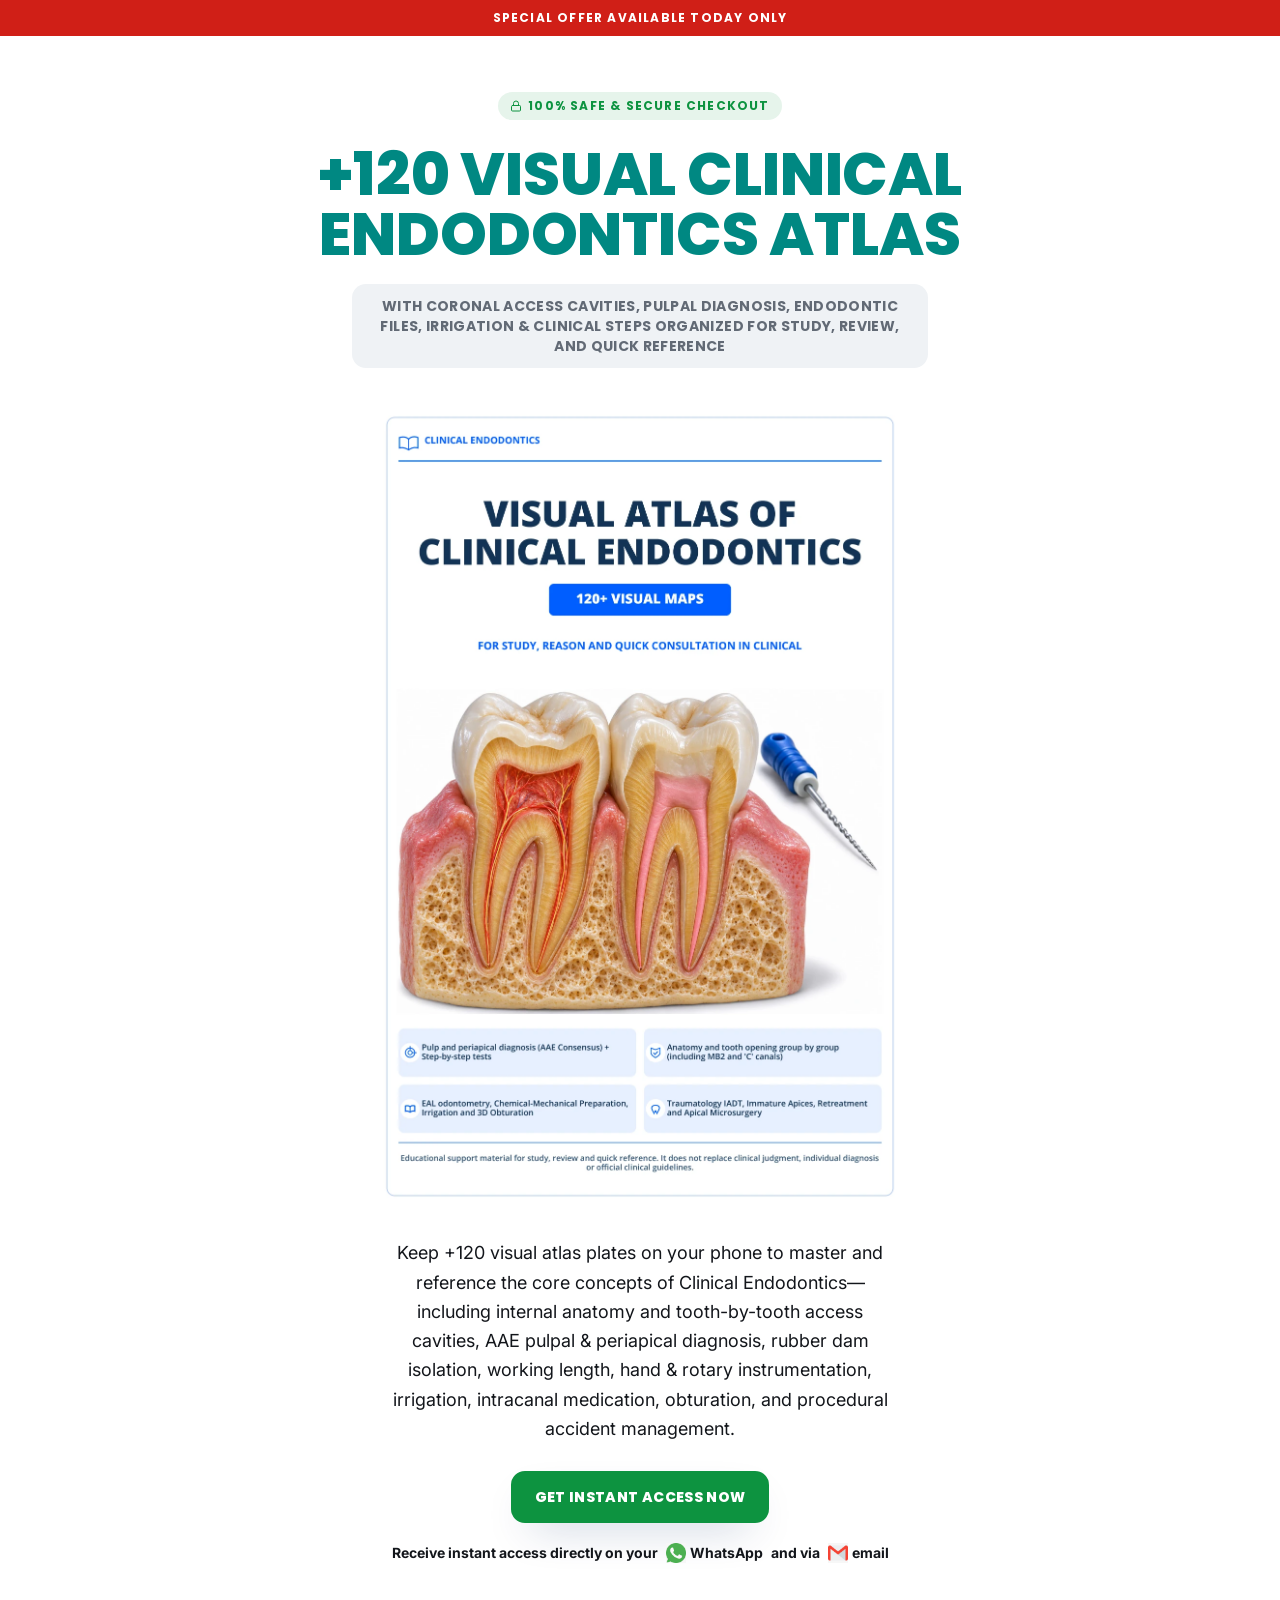
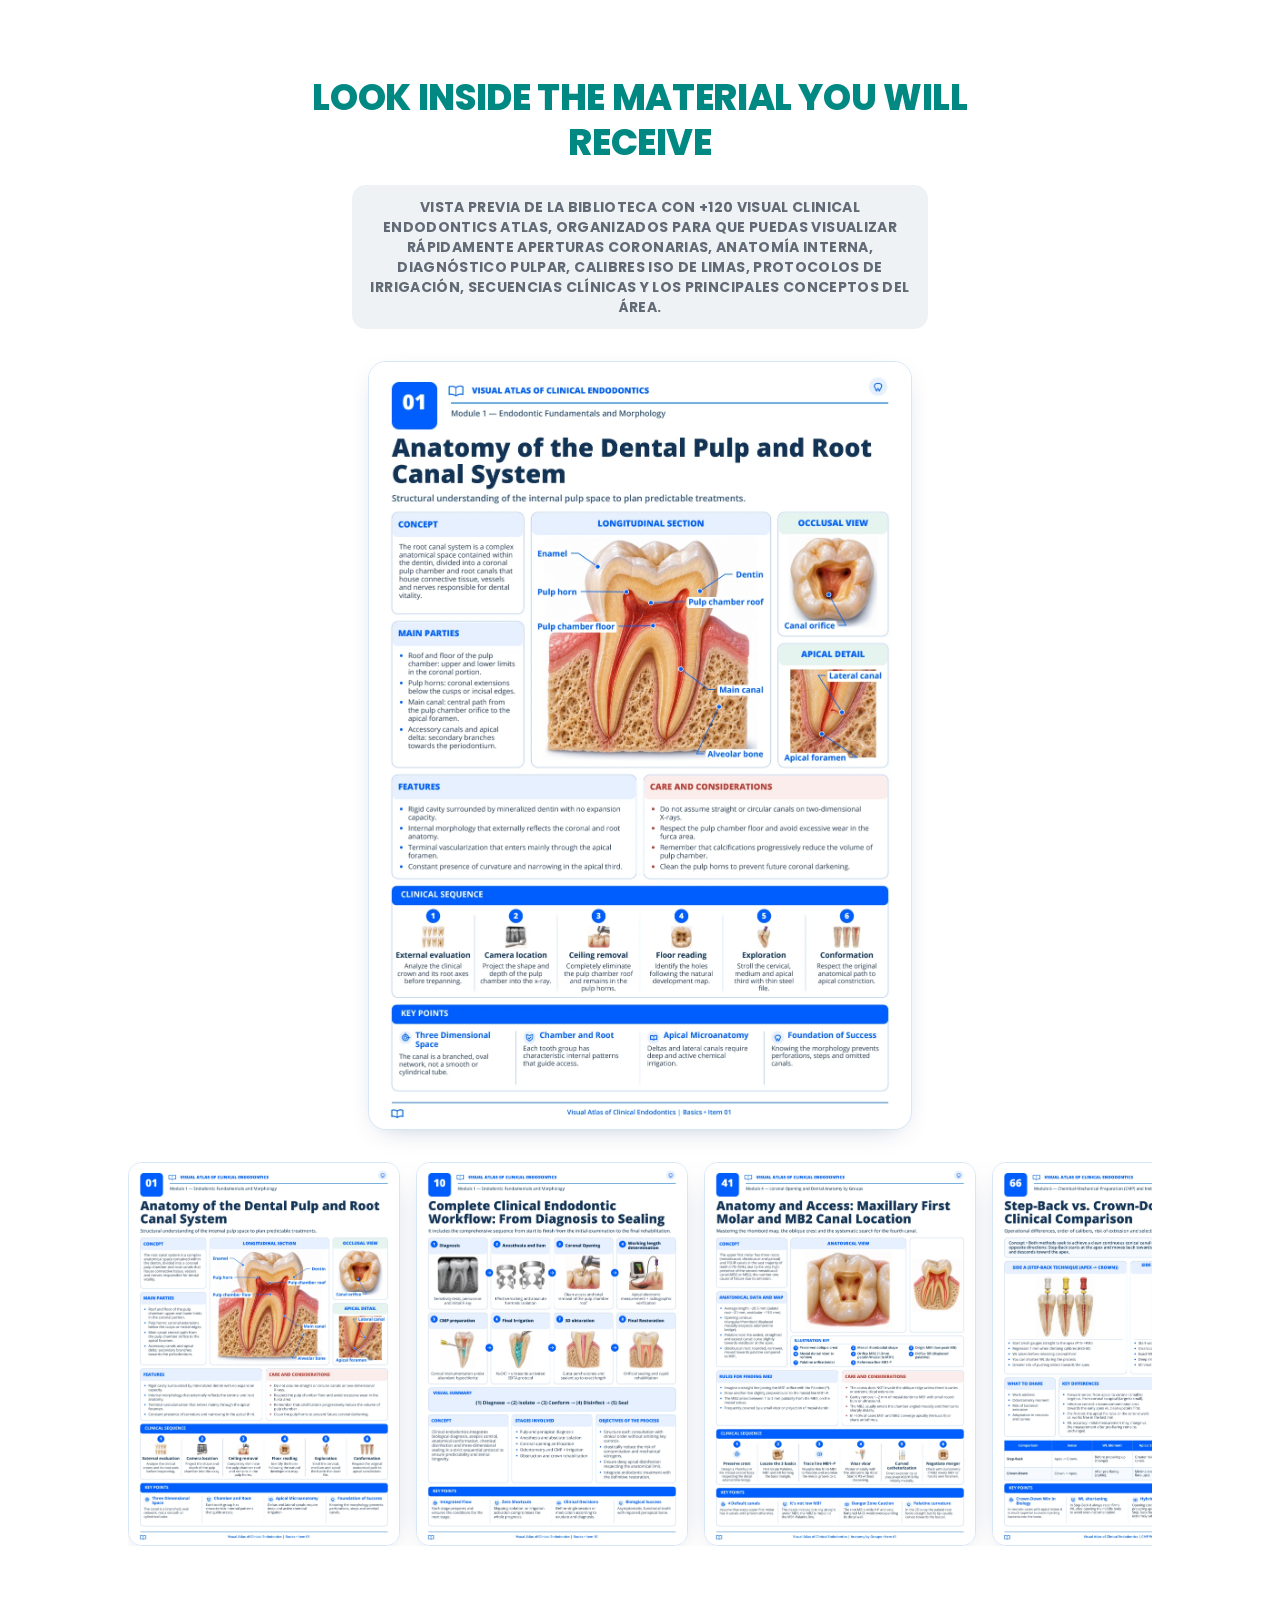
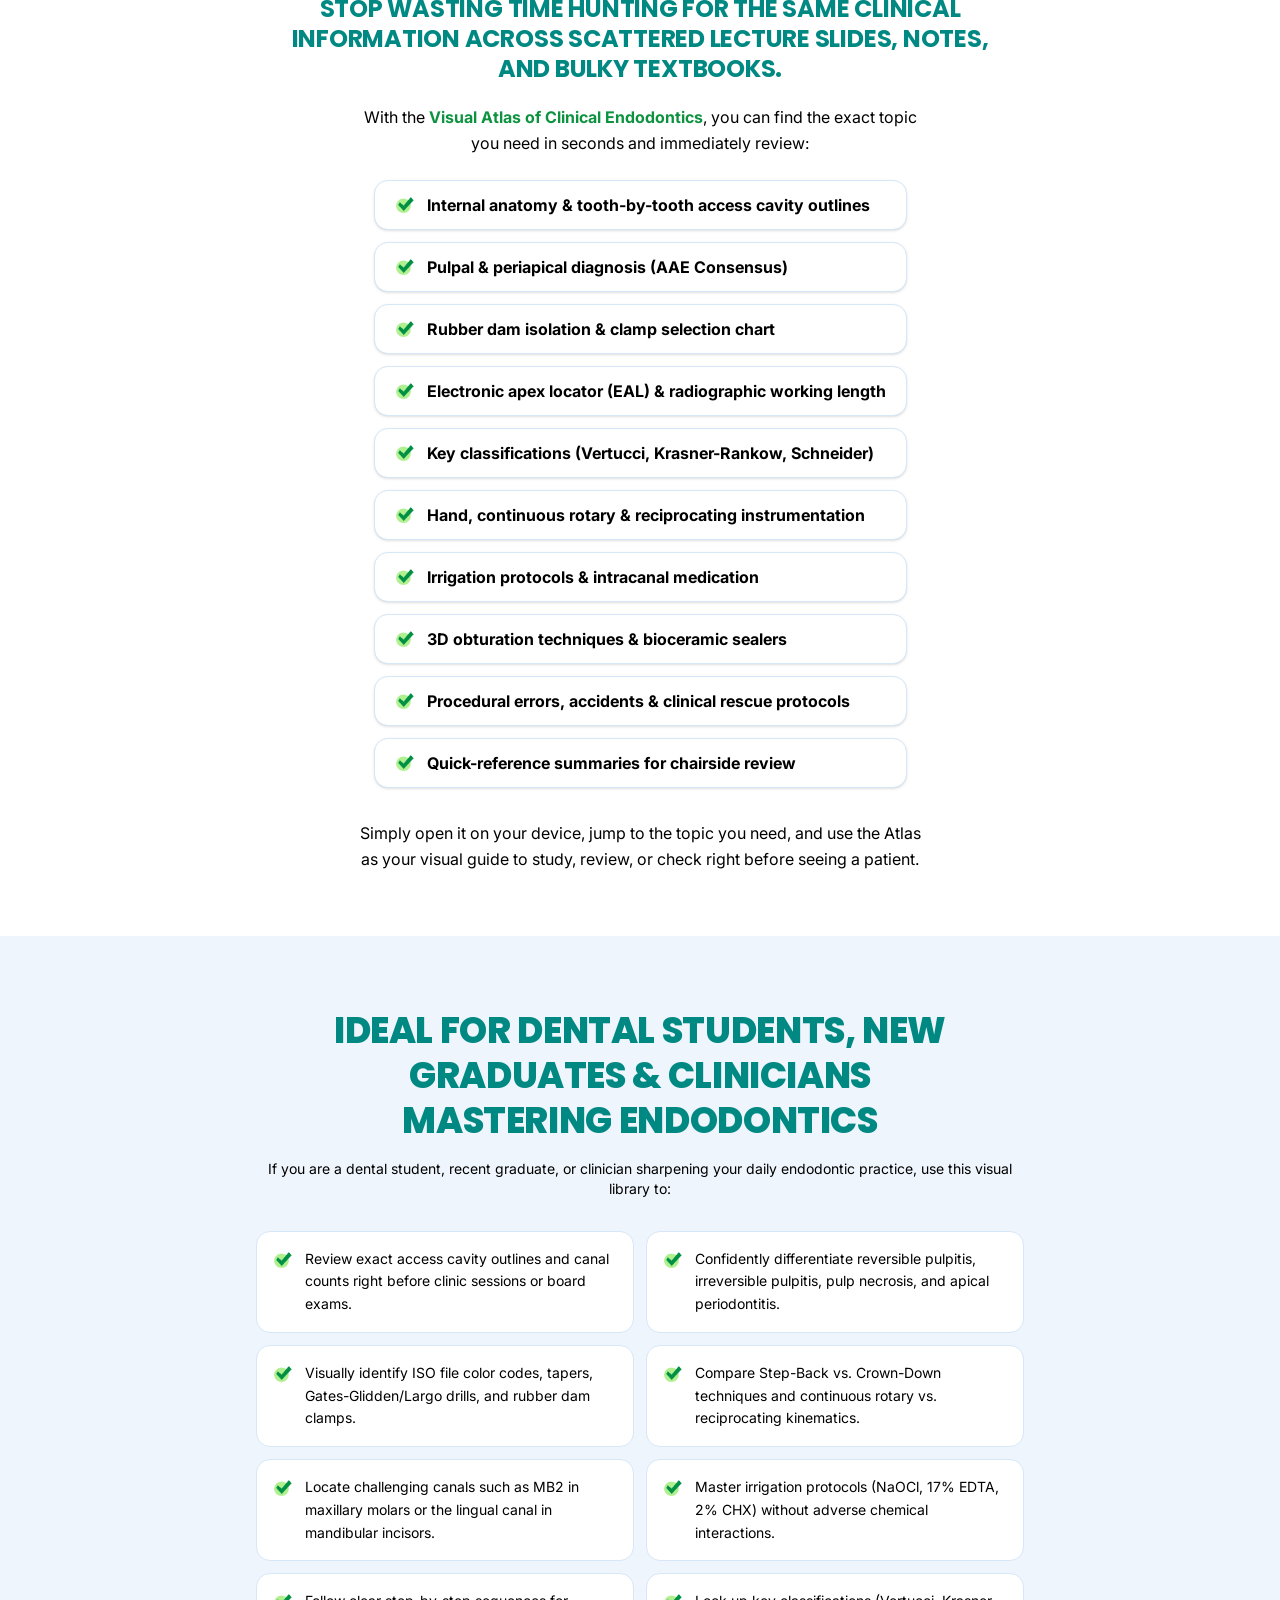
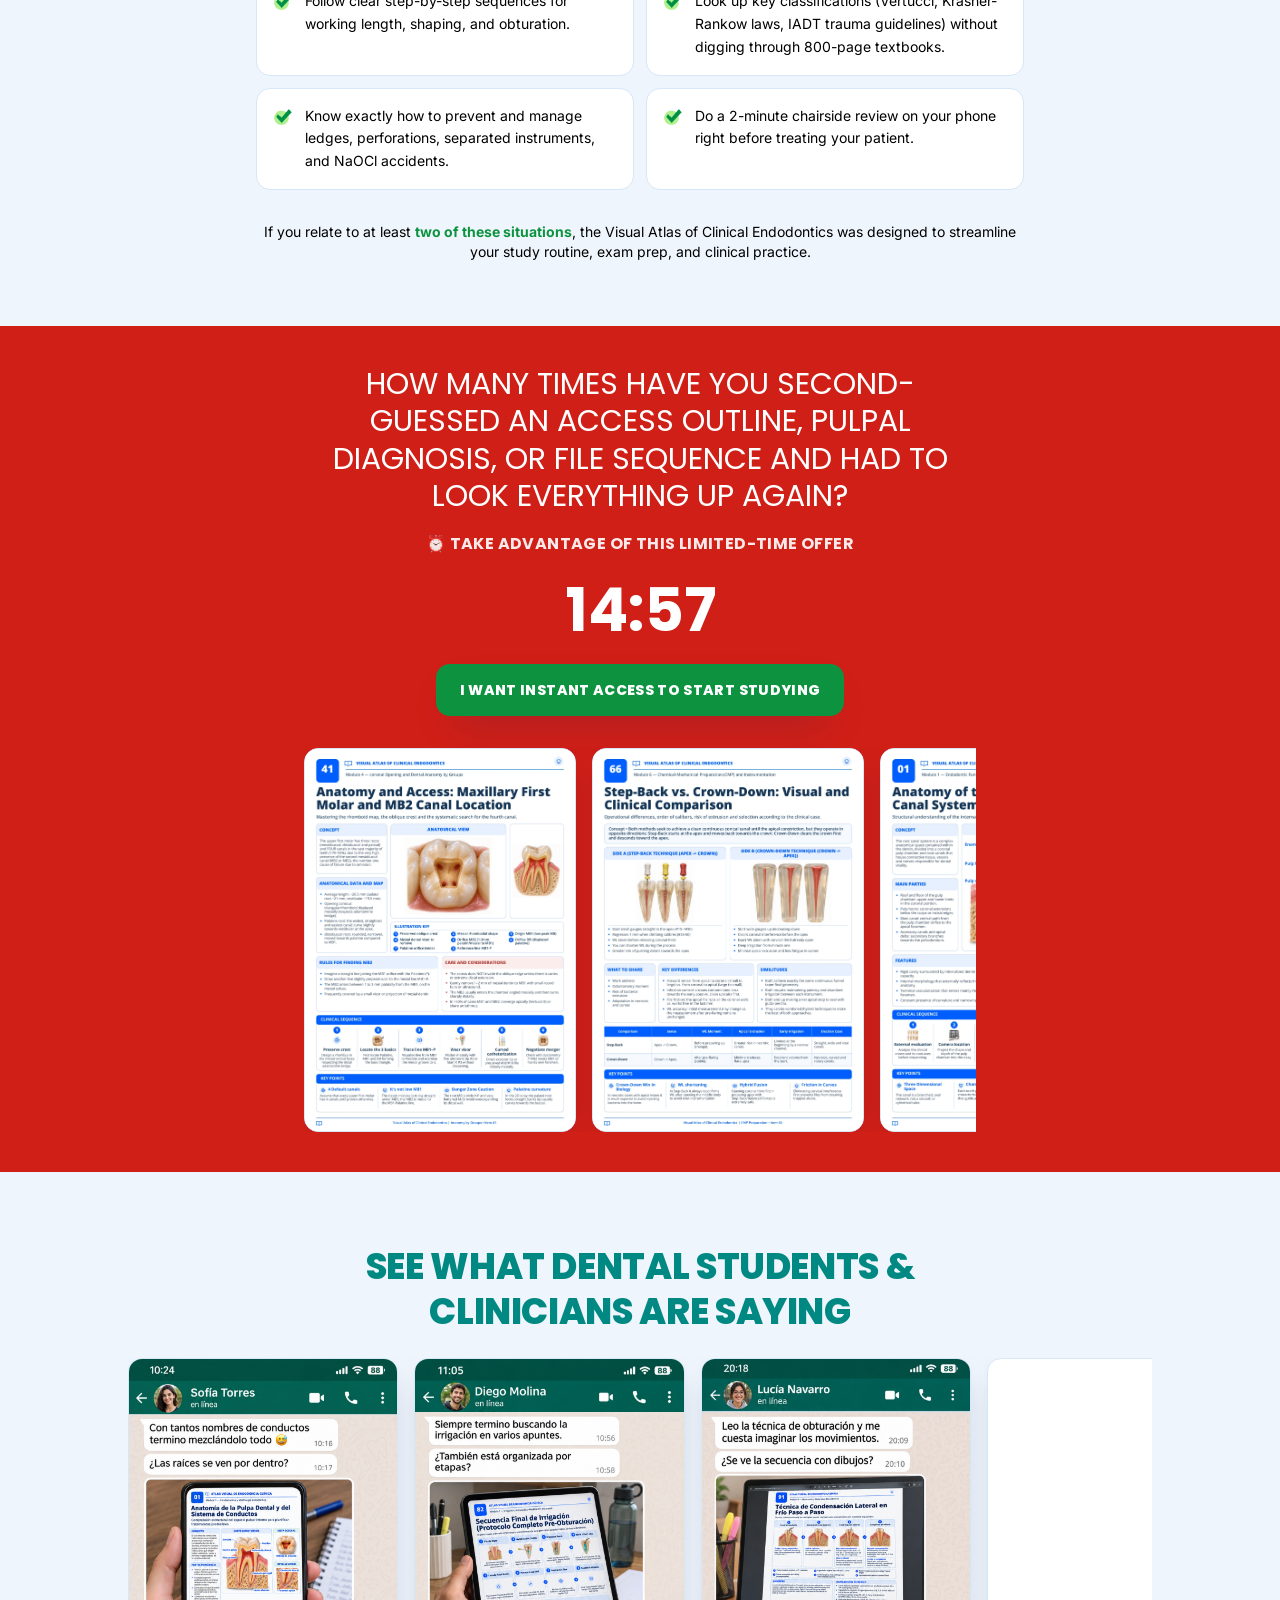
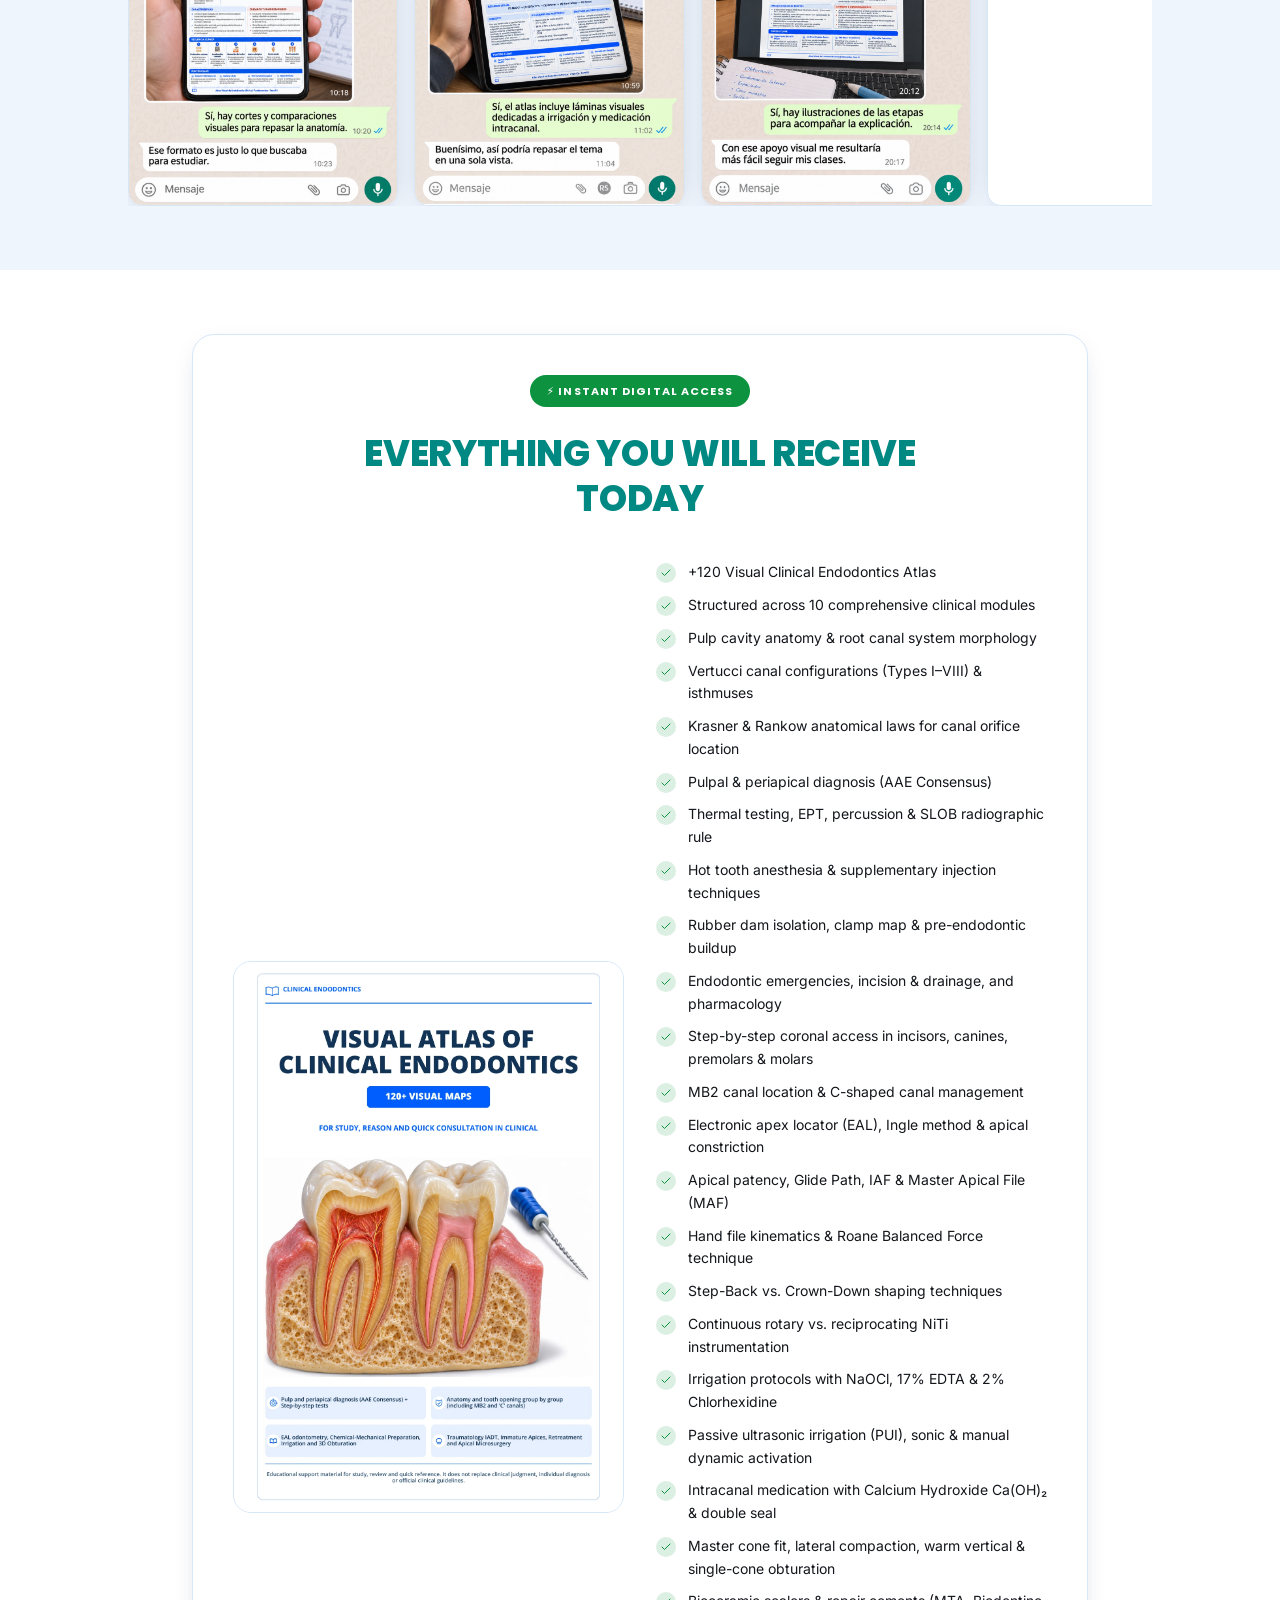
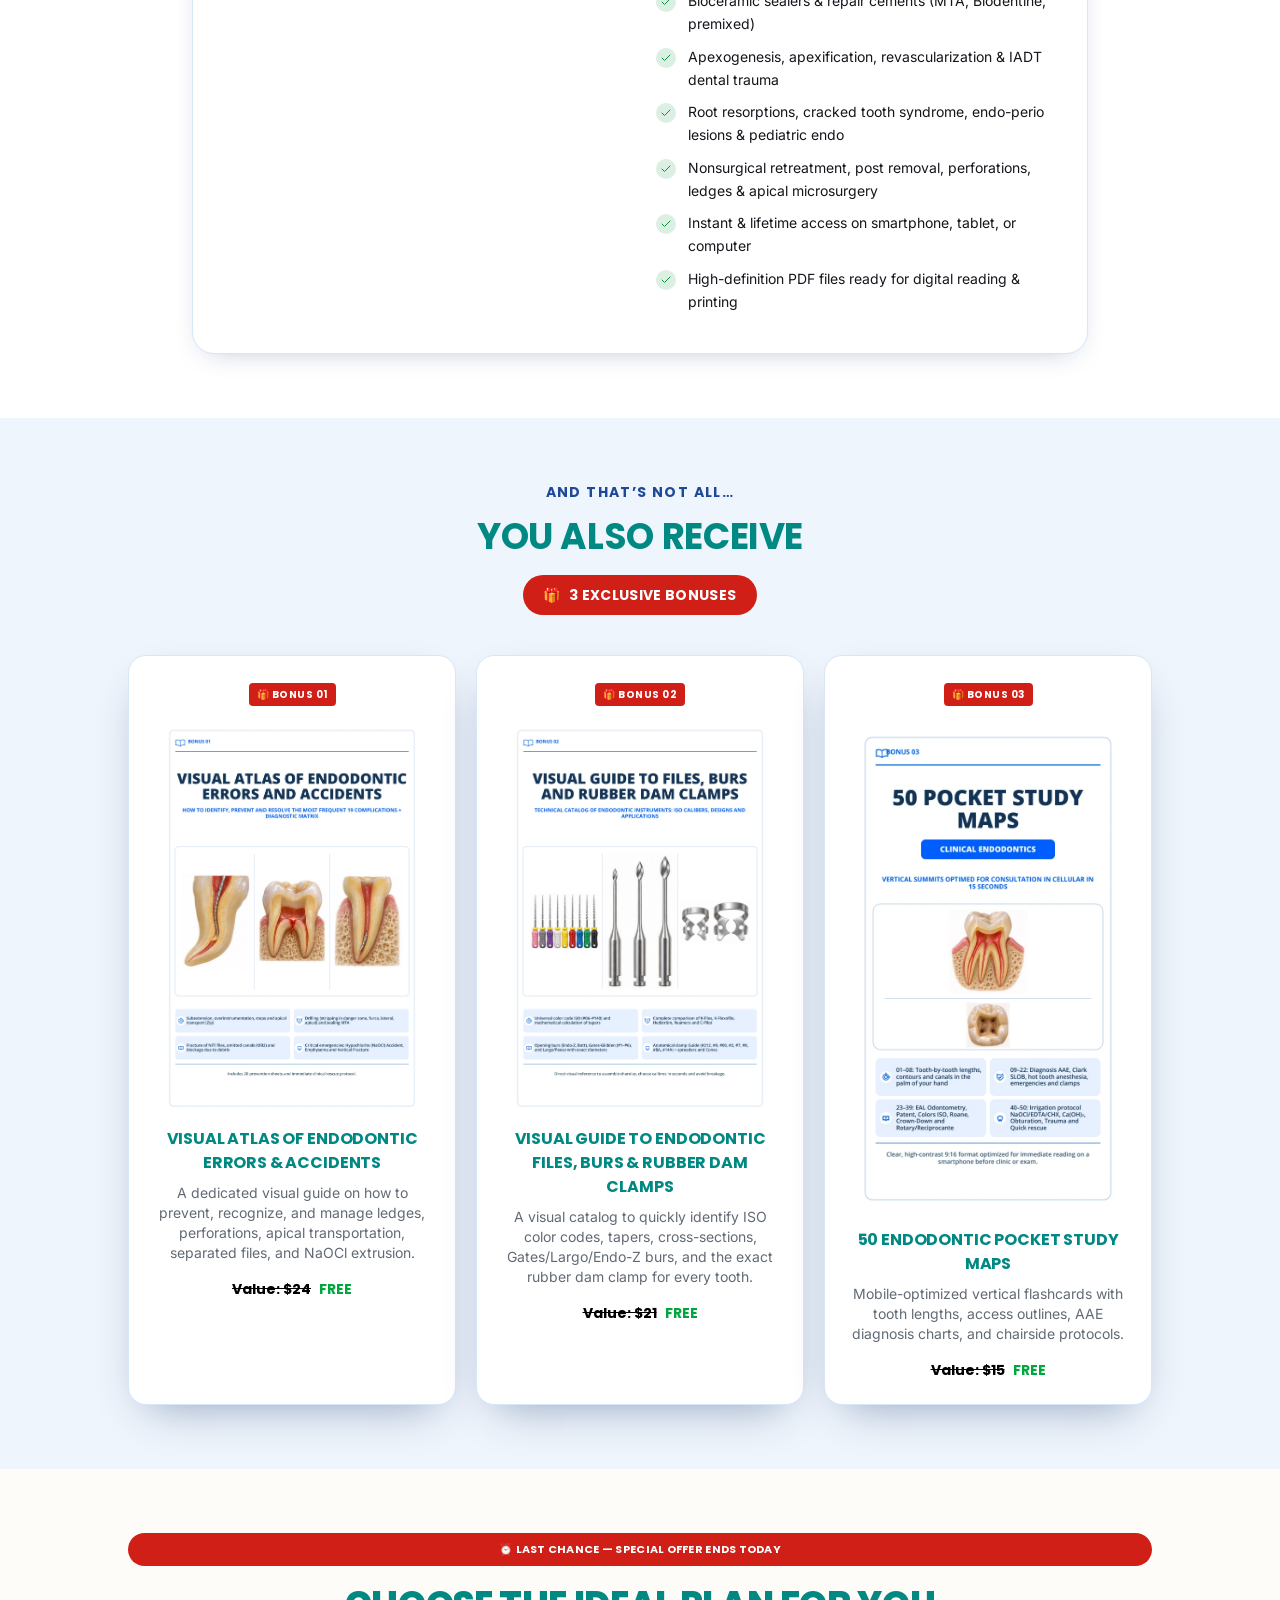
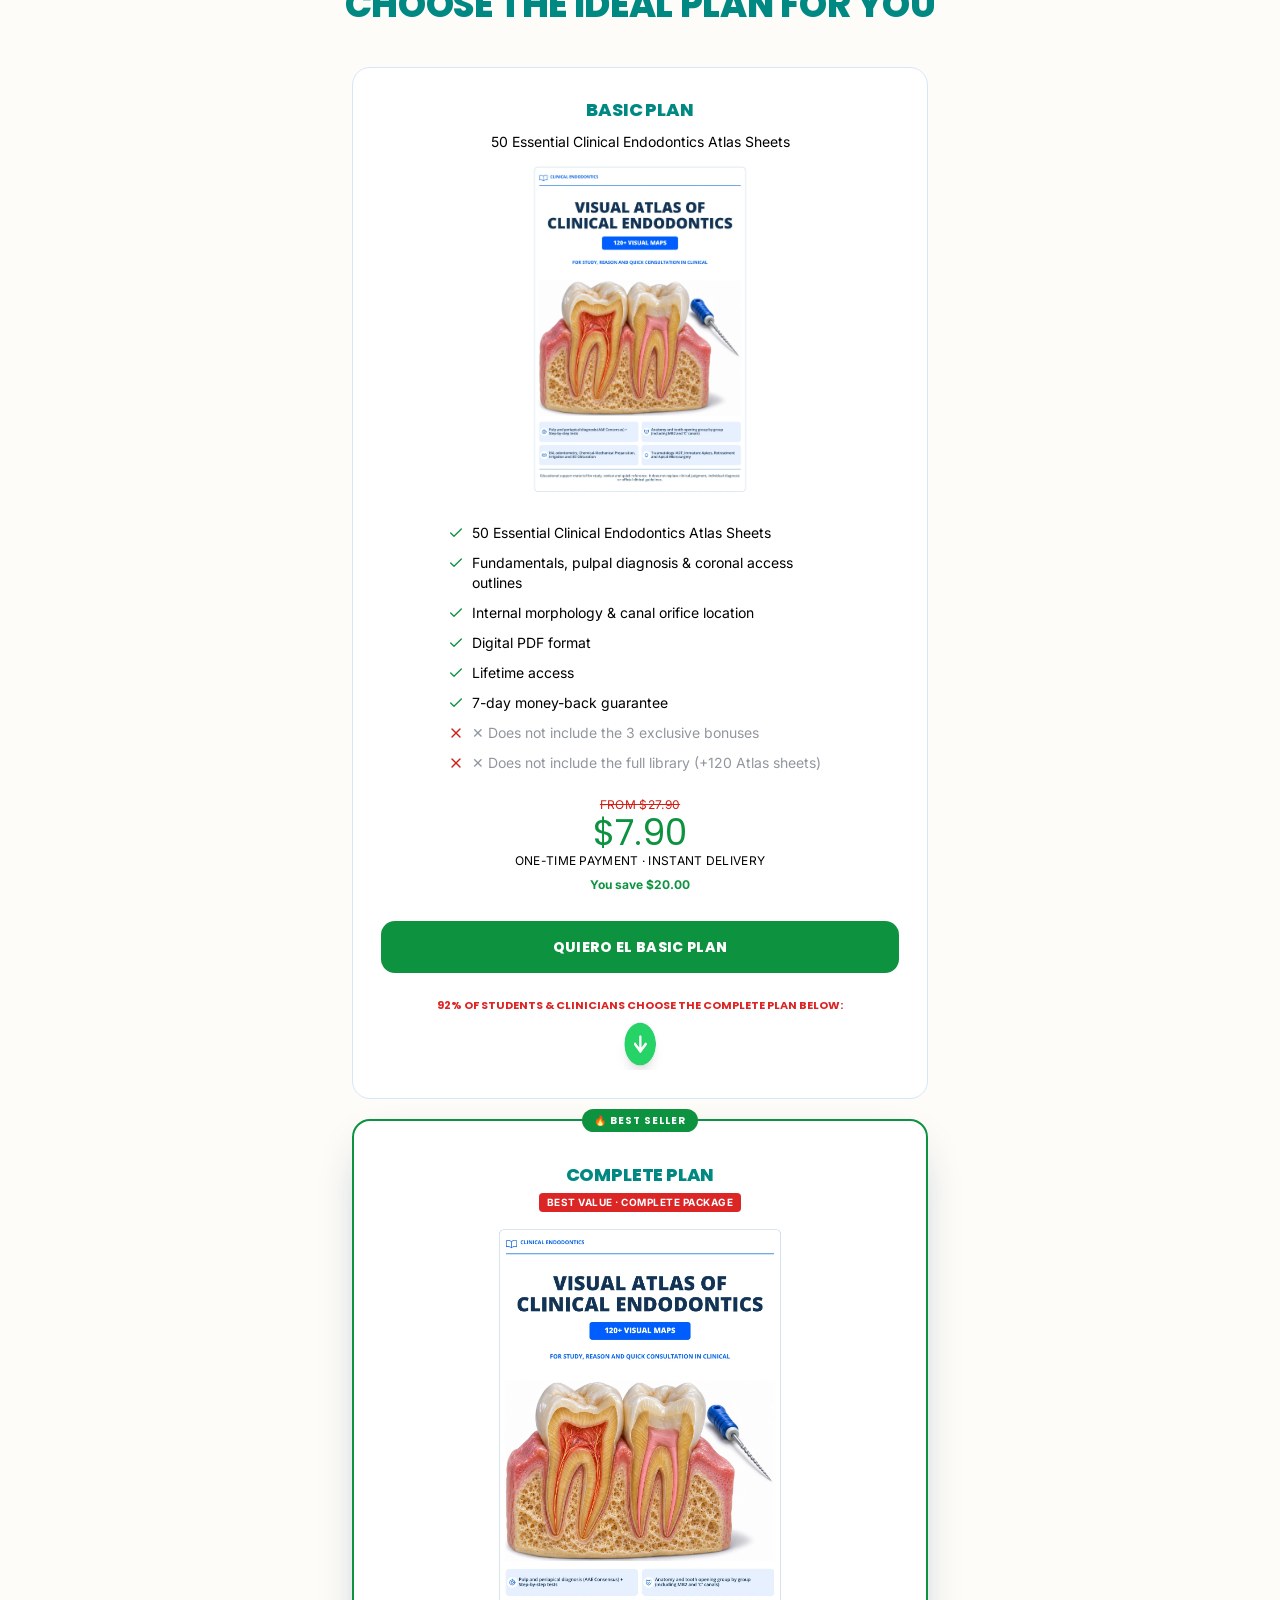
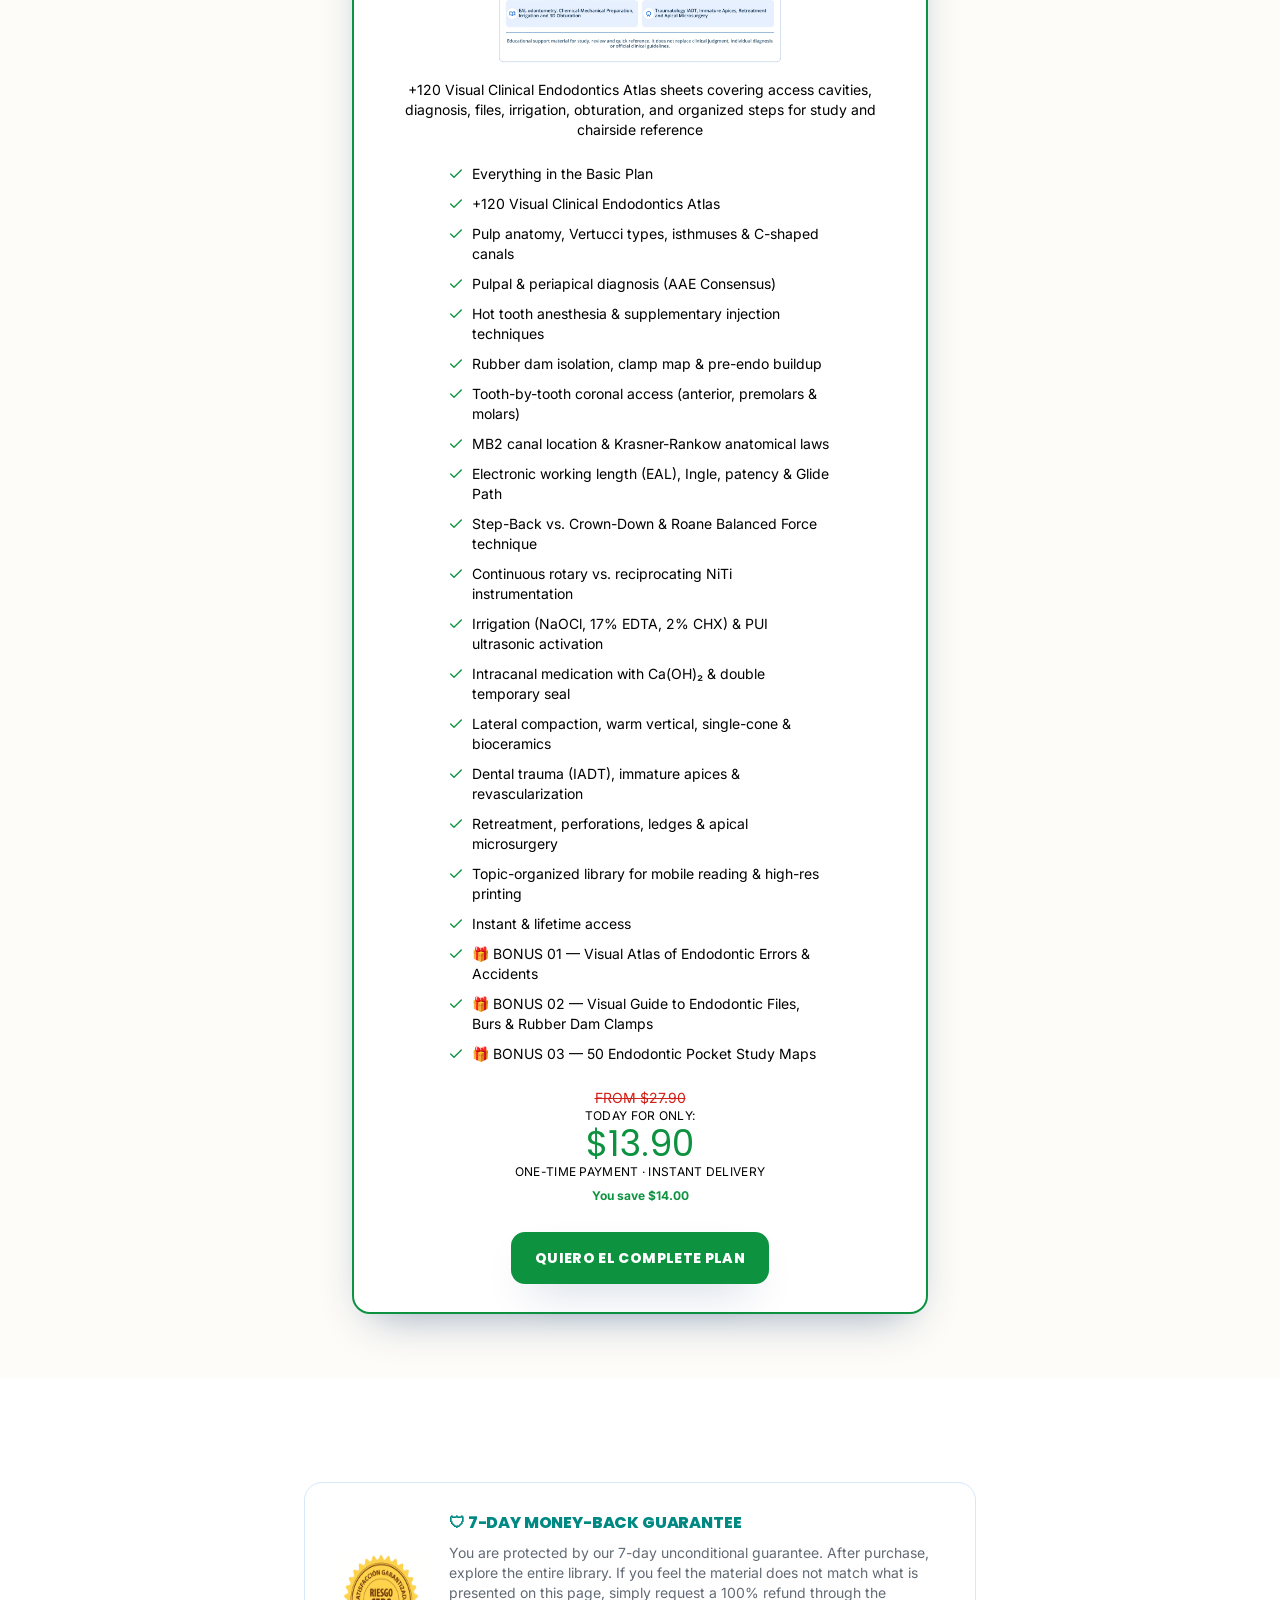
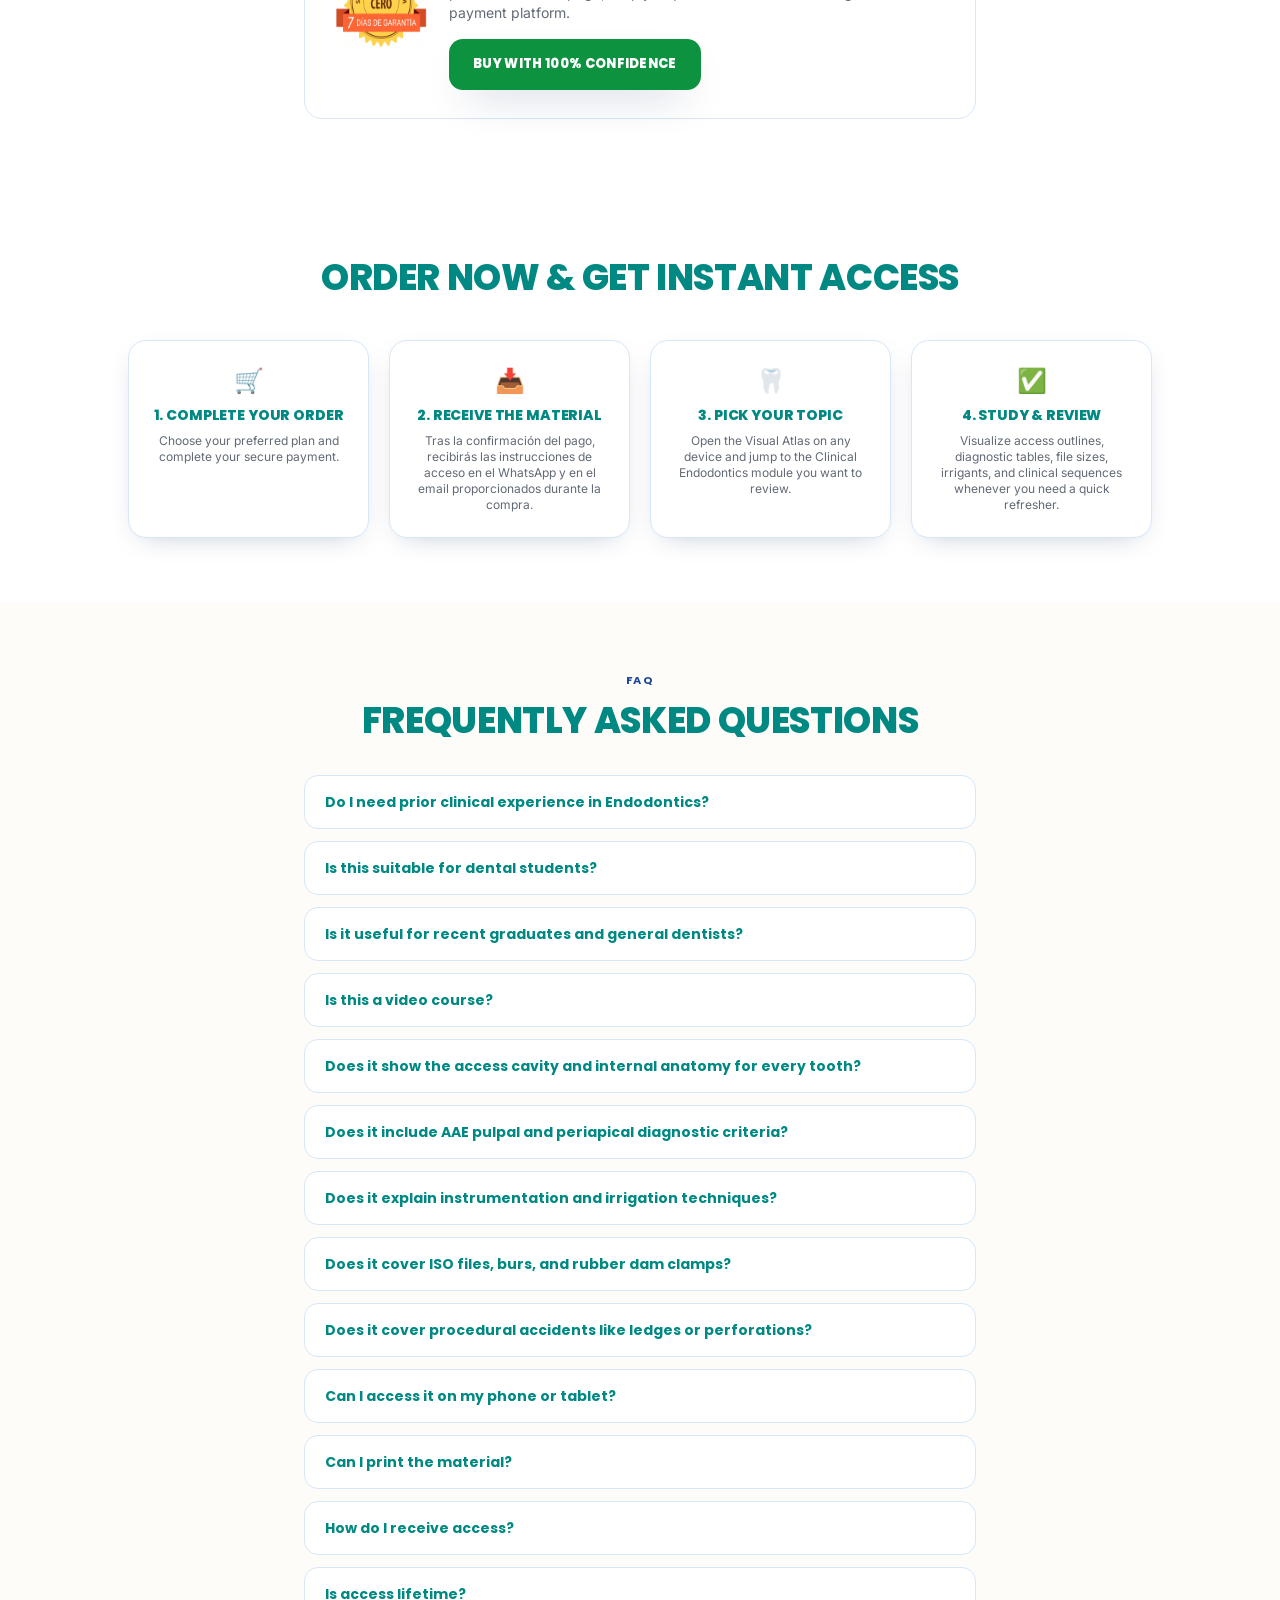
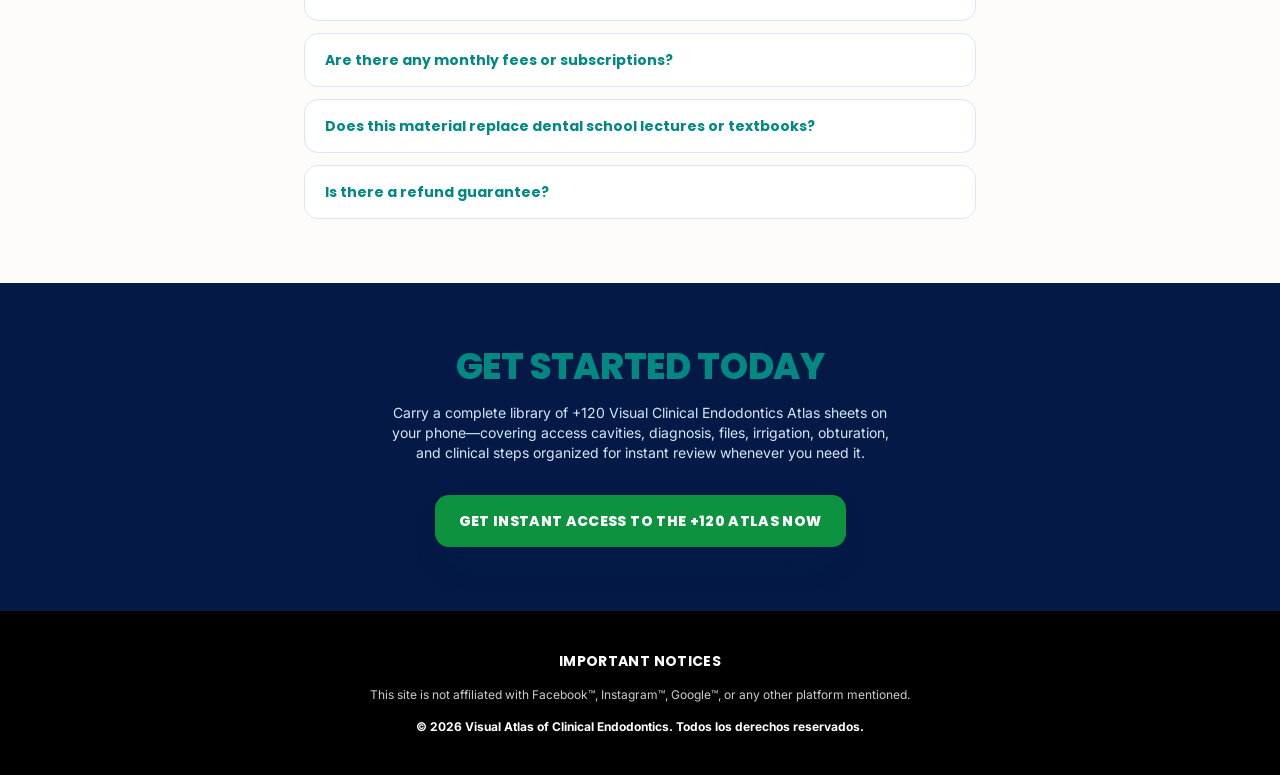
==== commit ec8acd0d: "feat: adicionar Vercel Web Analytics em todas as paginas" ====
--- a/index.html
+++ b/index.html
@@ -242,4 +242,10 @@
   }, 1000);
 })();
 </script>
+
+  <!-- Vercel Web Analytics -->
+  <script>
+    window.va = window.va || function () { (window.vaq = window.vaq || []).push(arguments); };
+  </script>
+  <script defer src="/_vercel/insights/script.js"></script>
 </body></html>
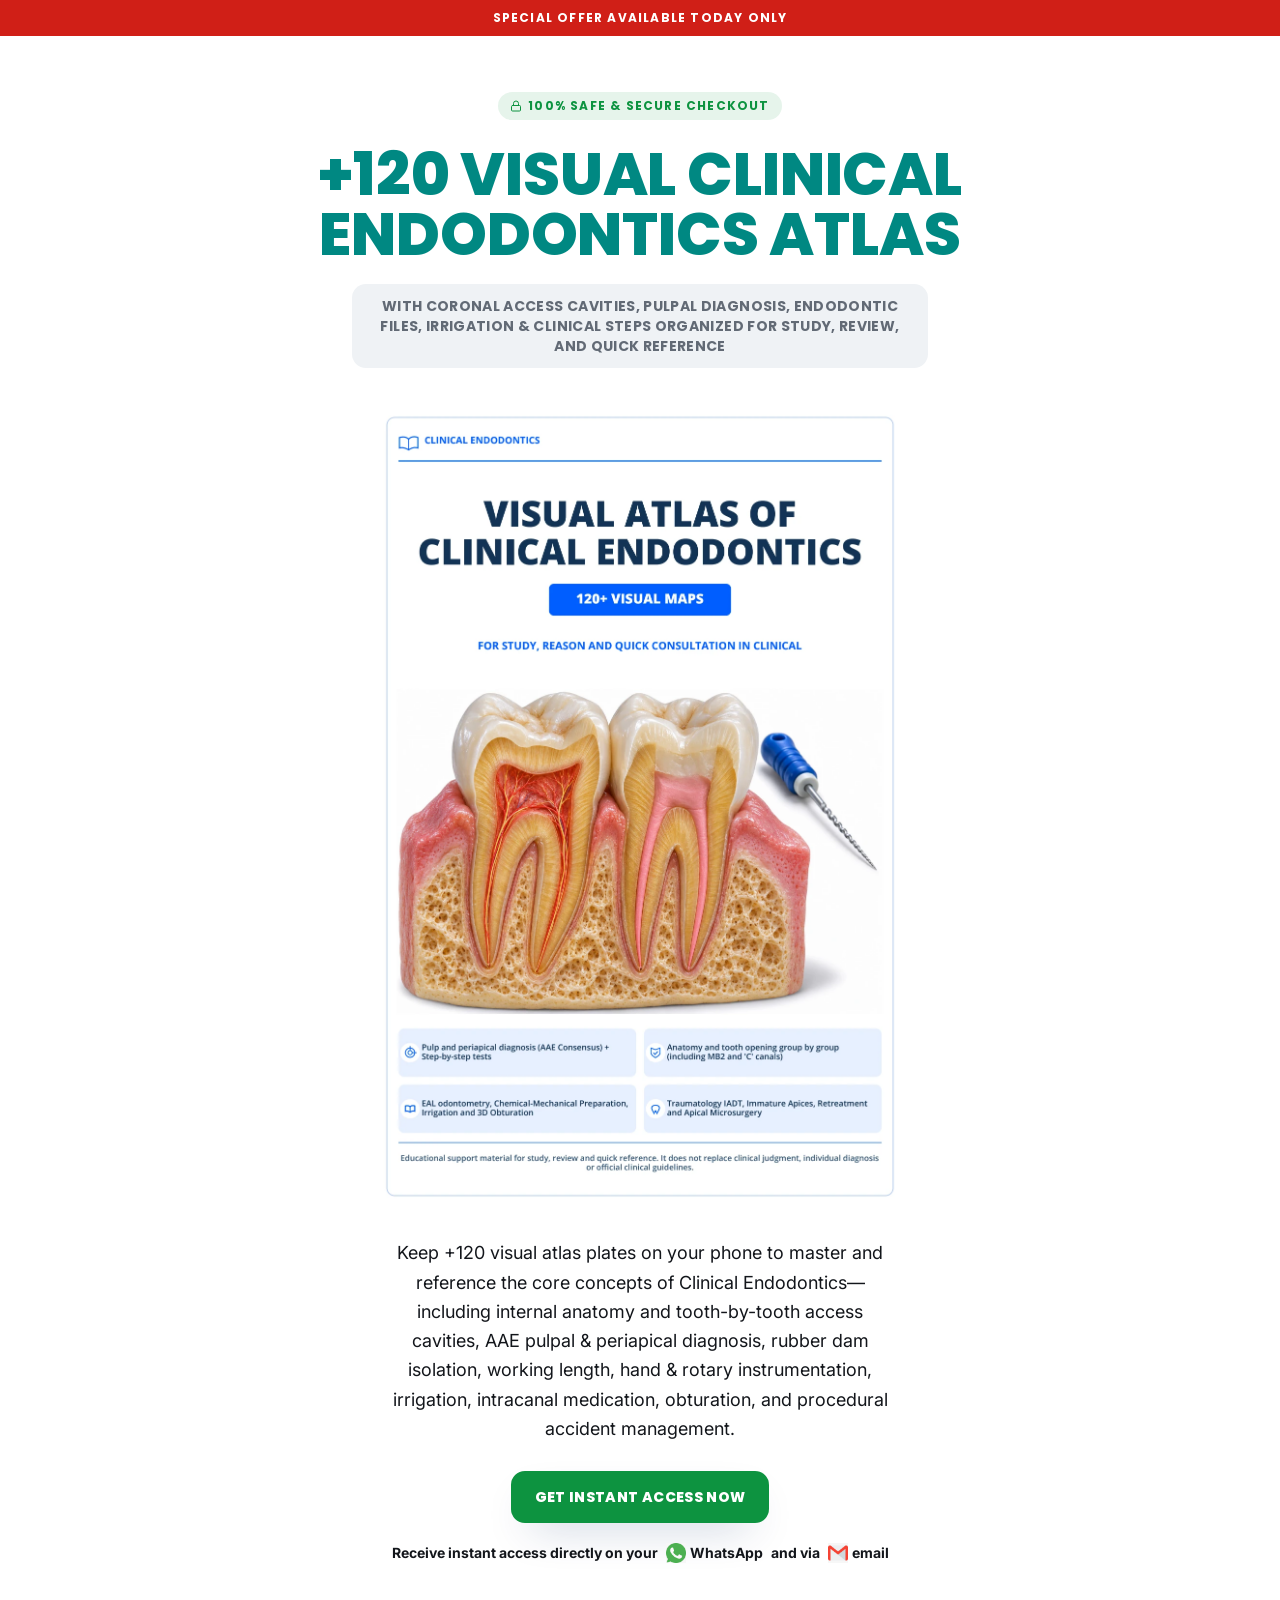
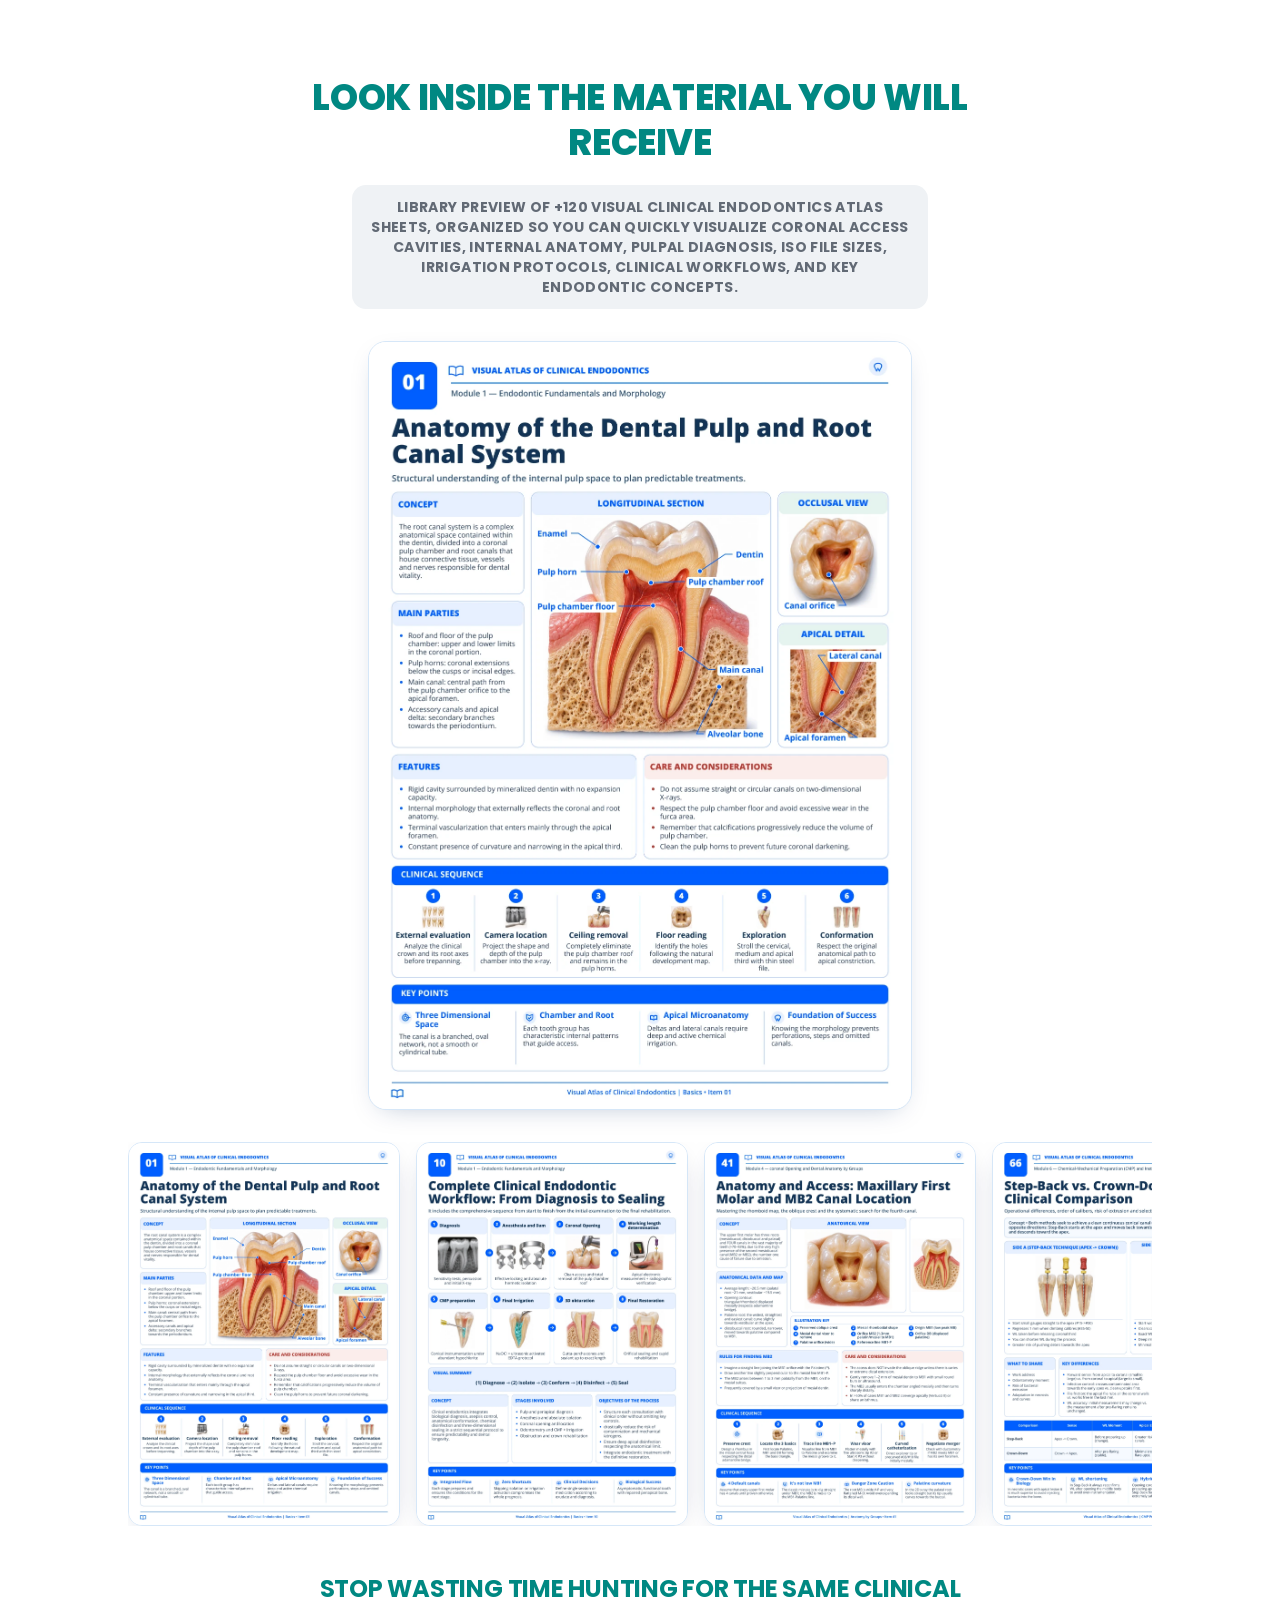
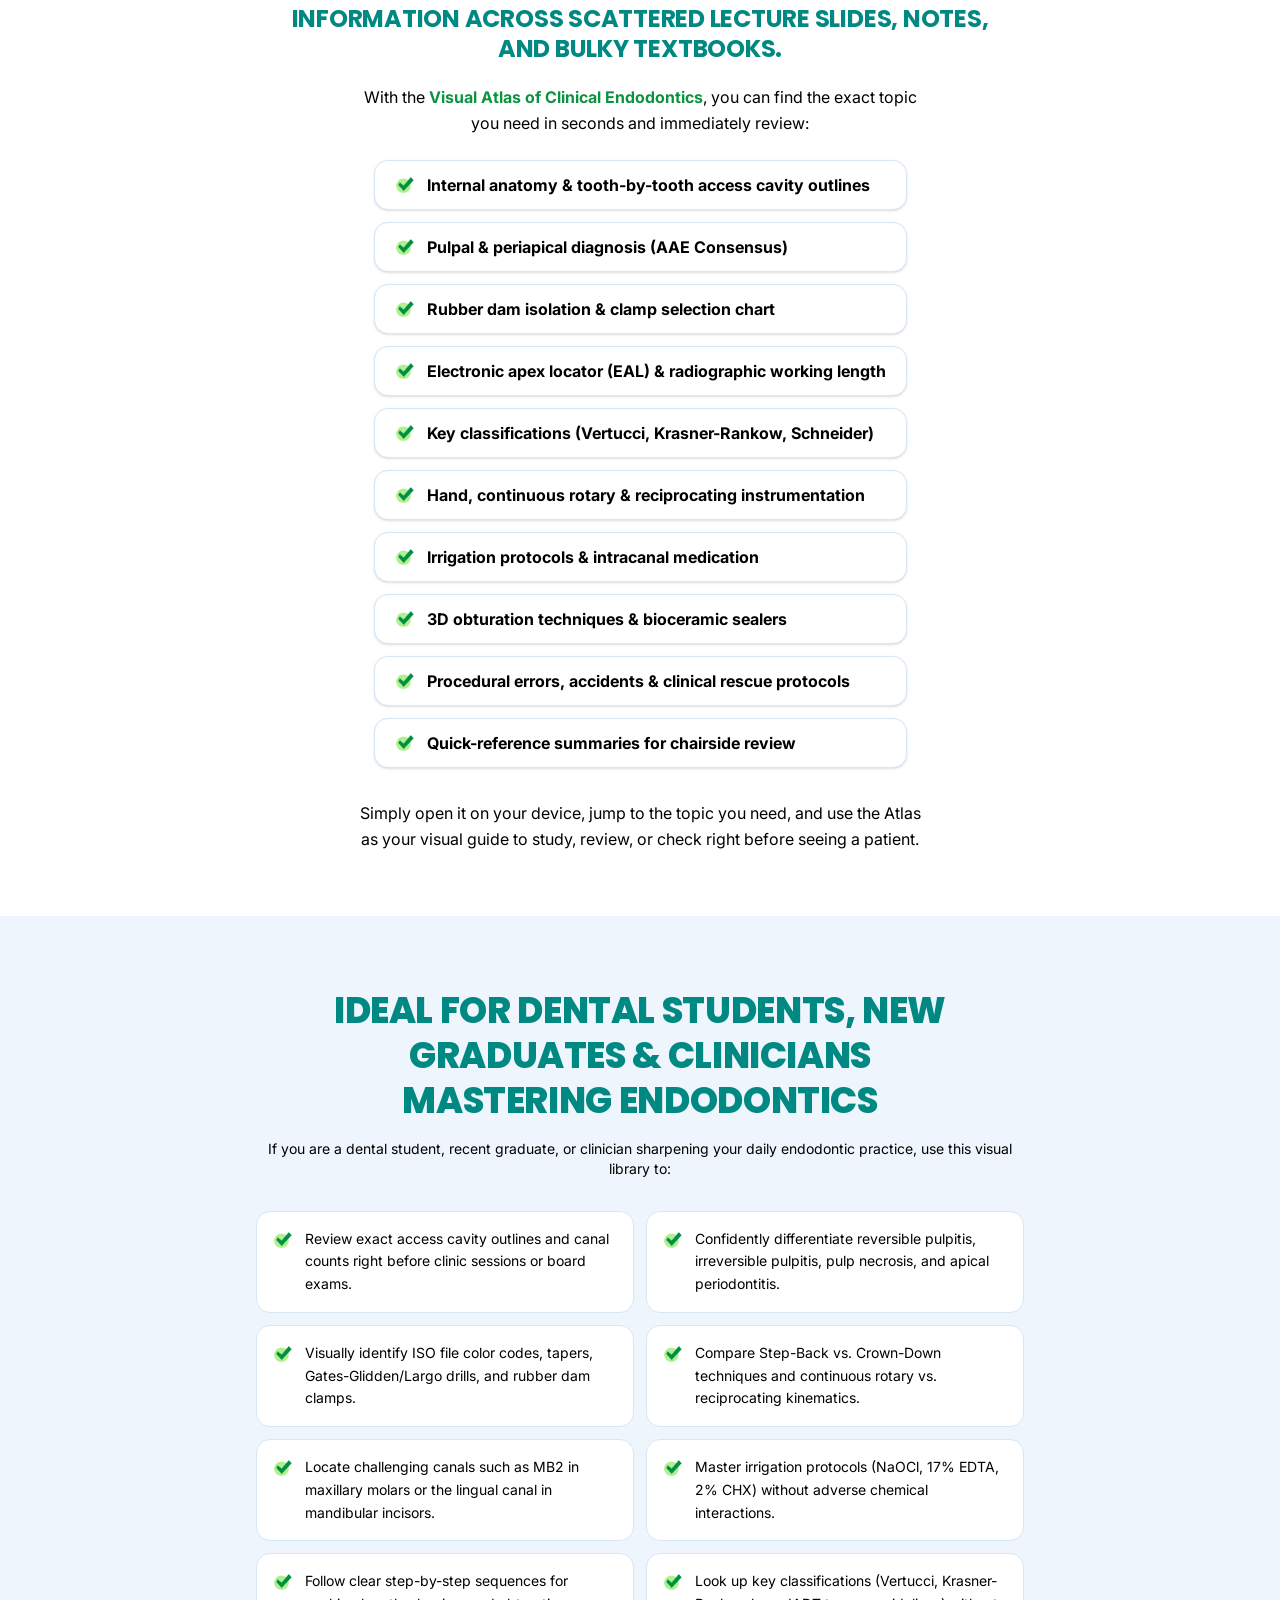
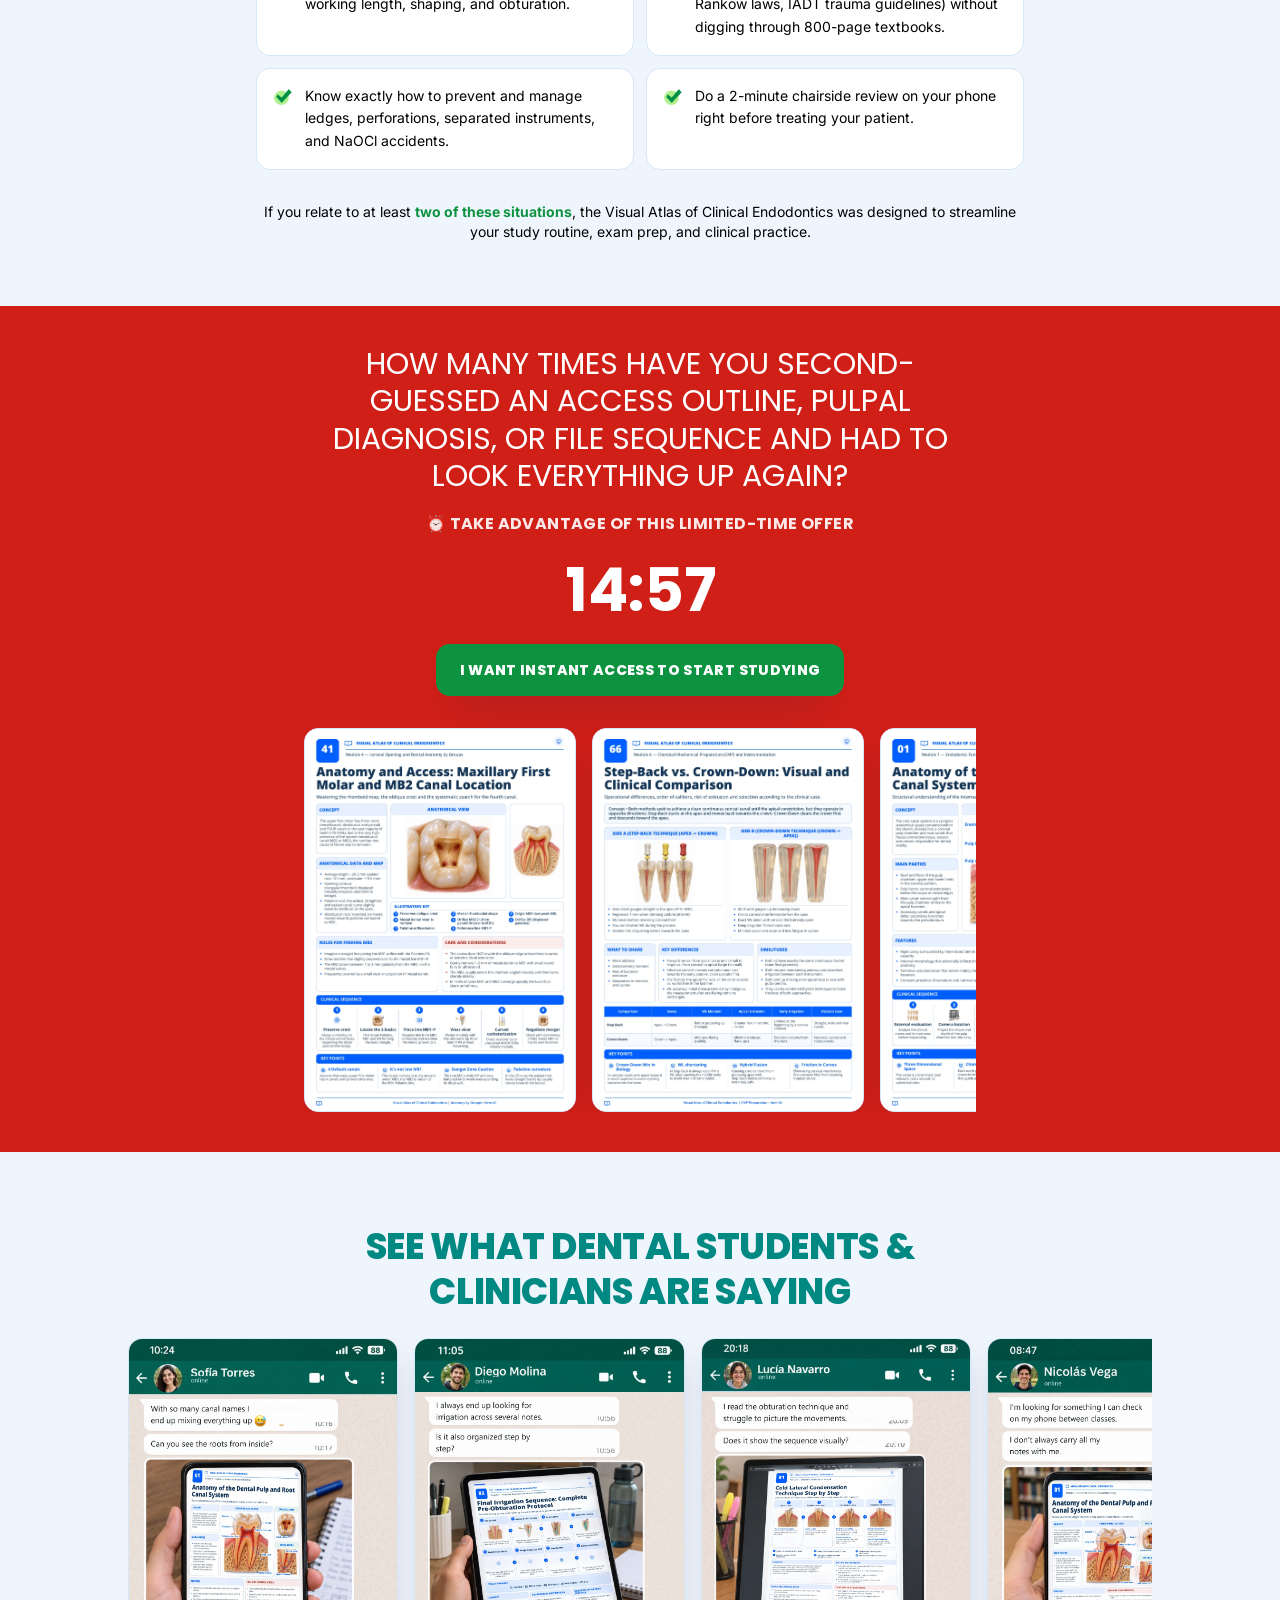
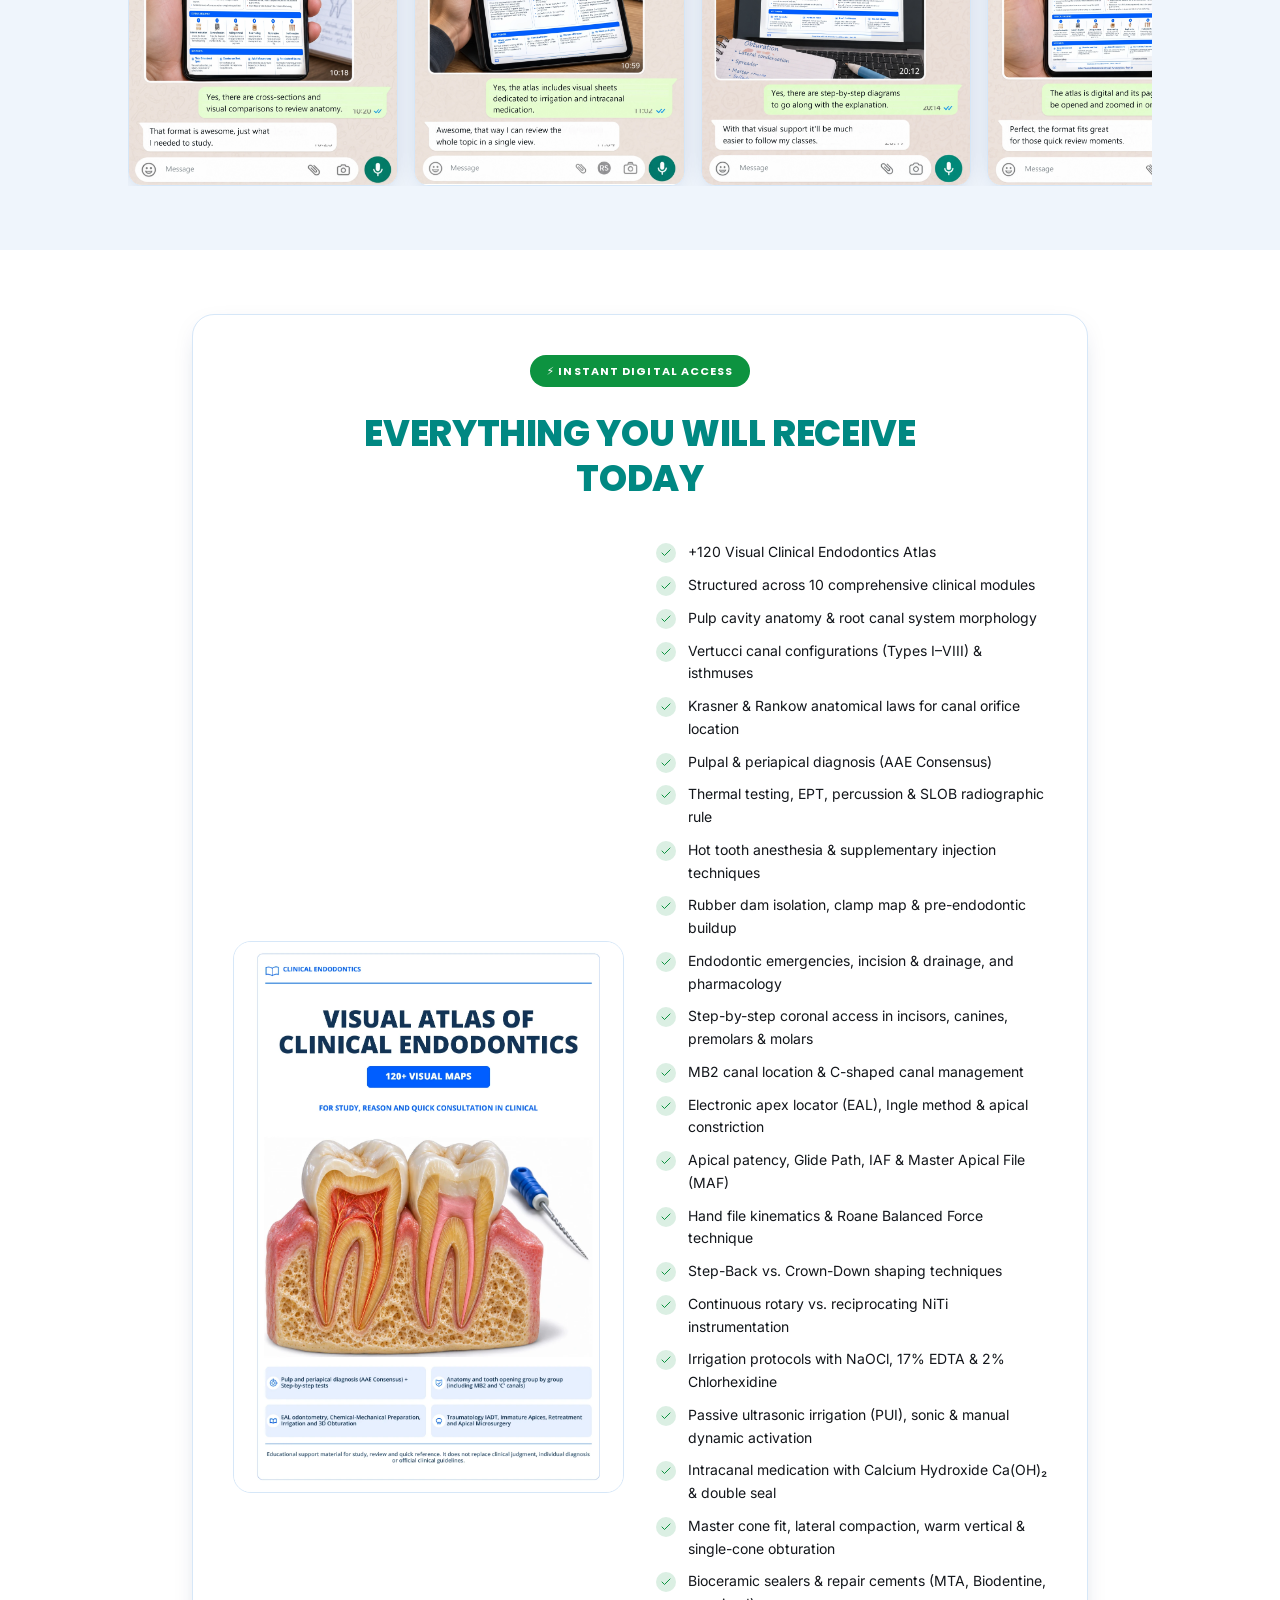
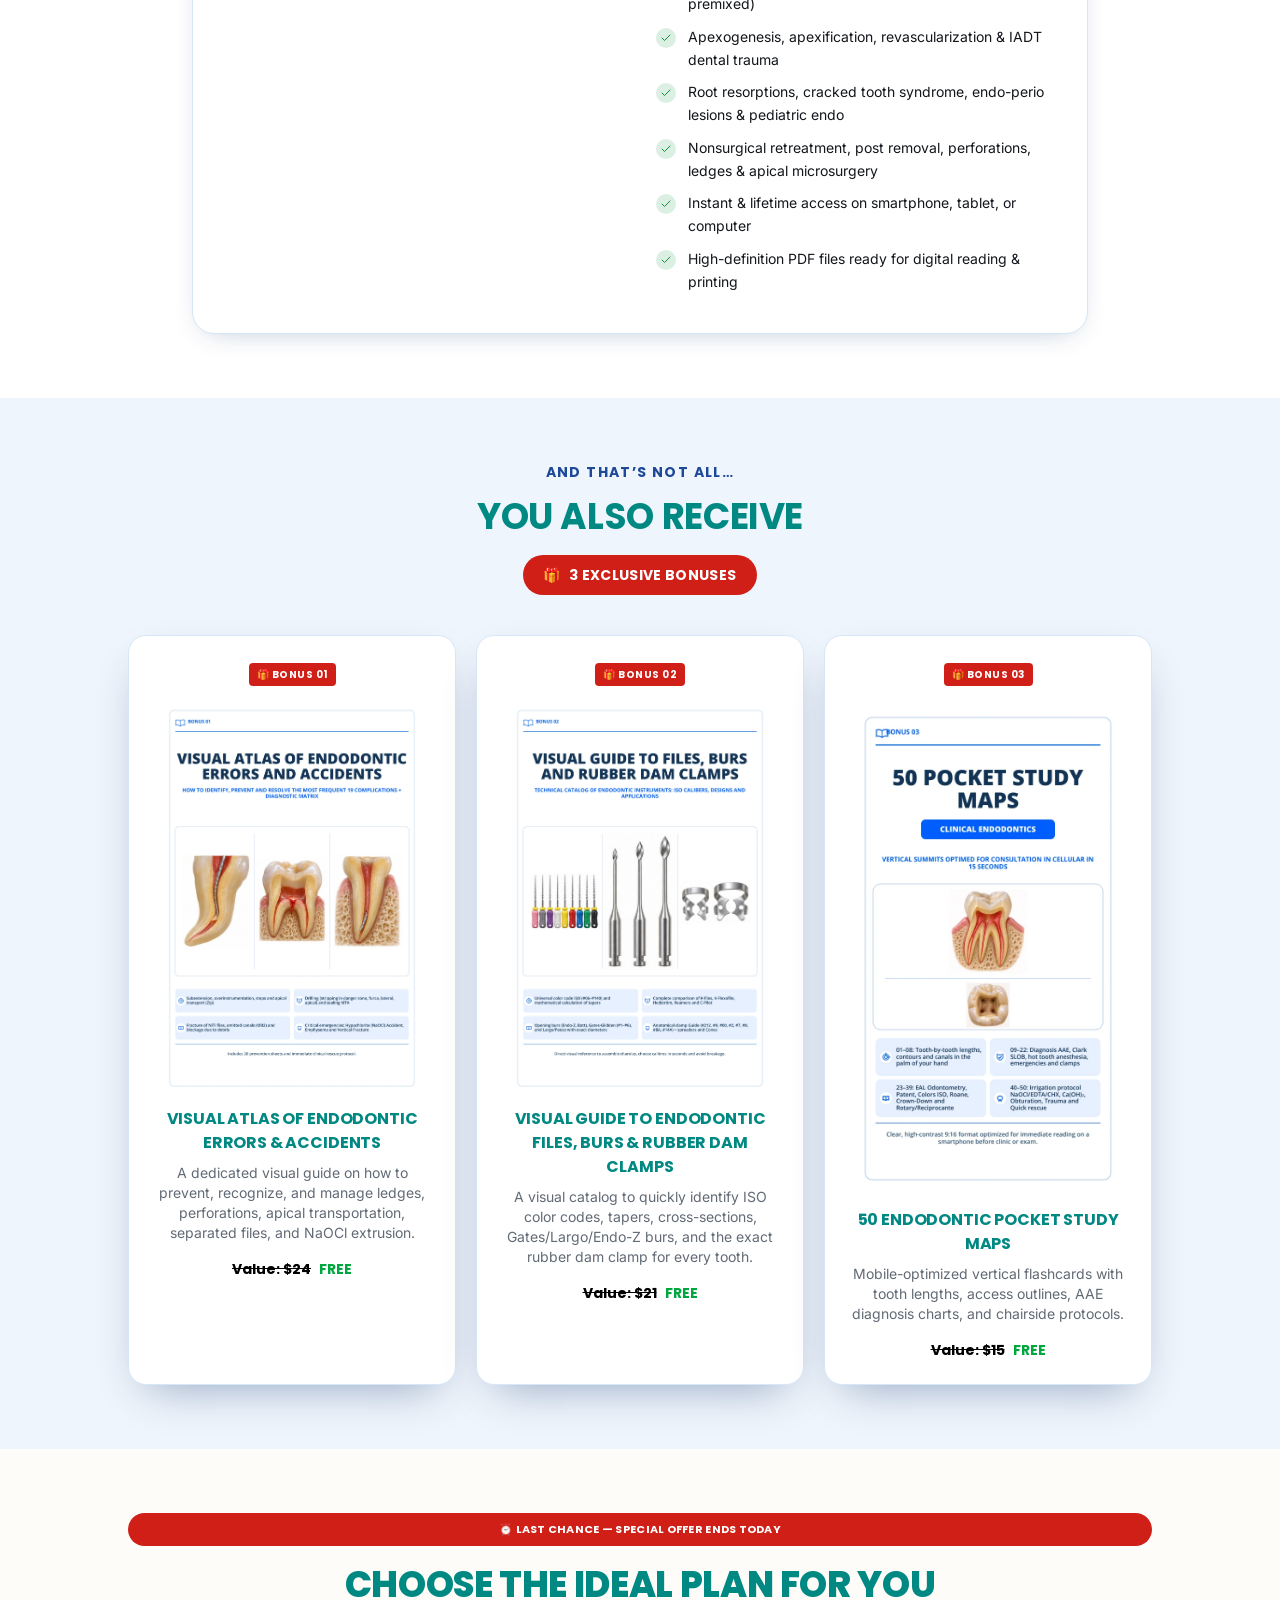
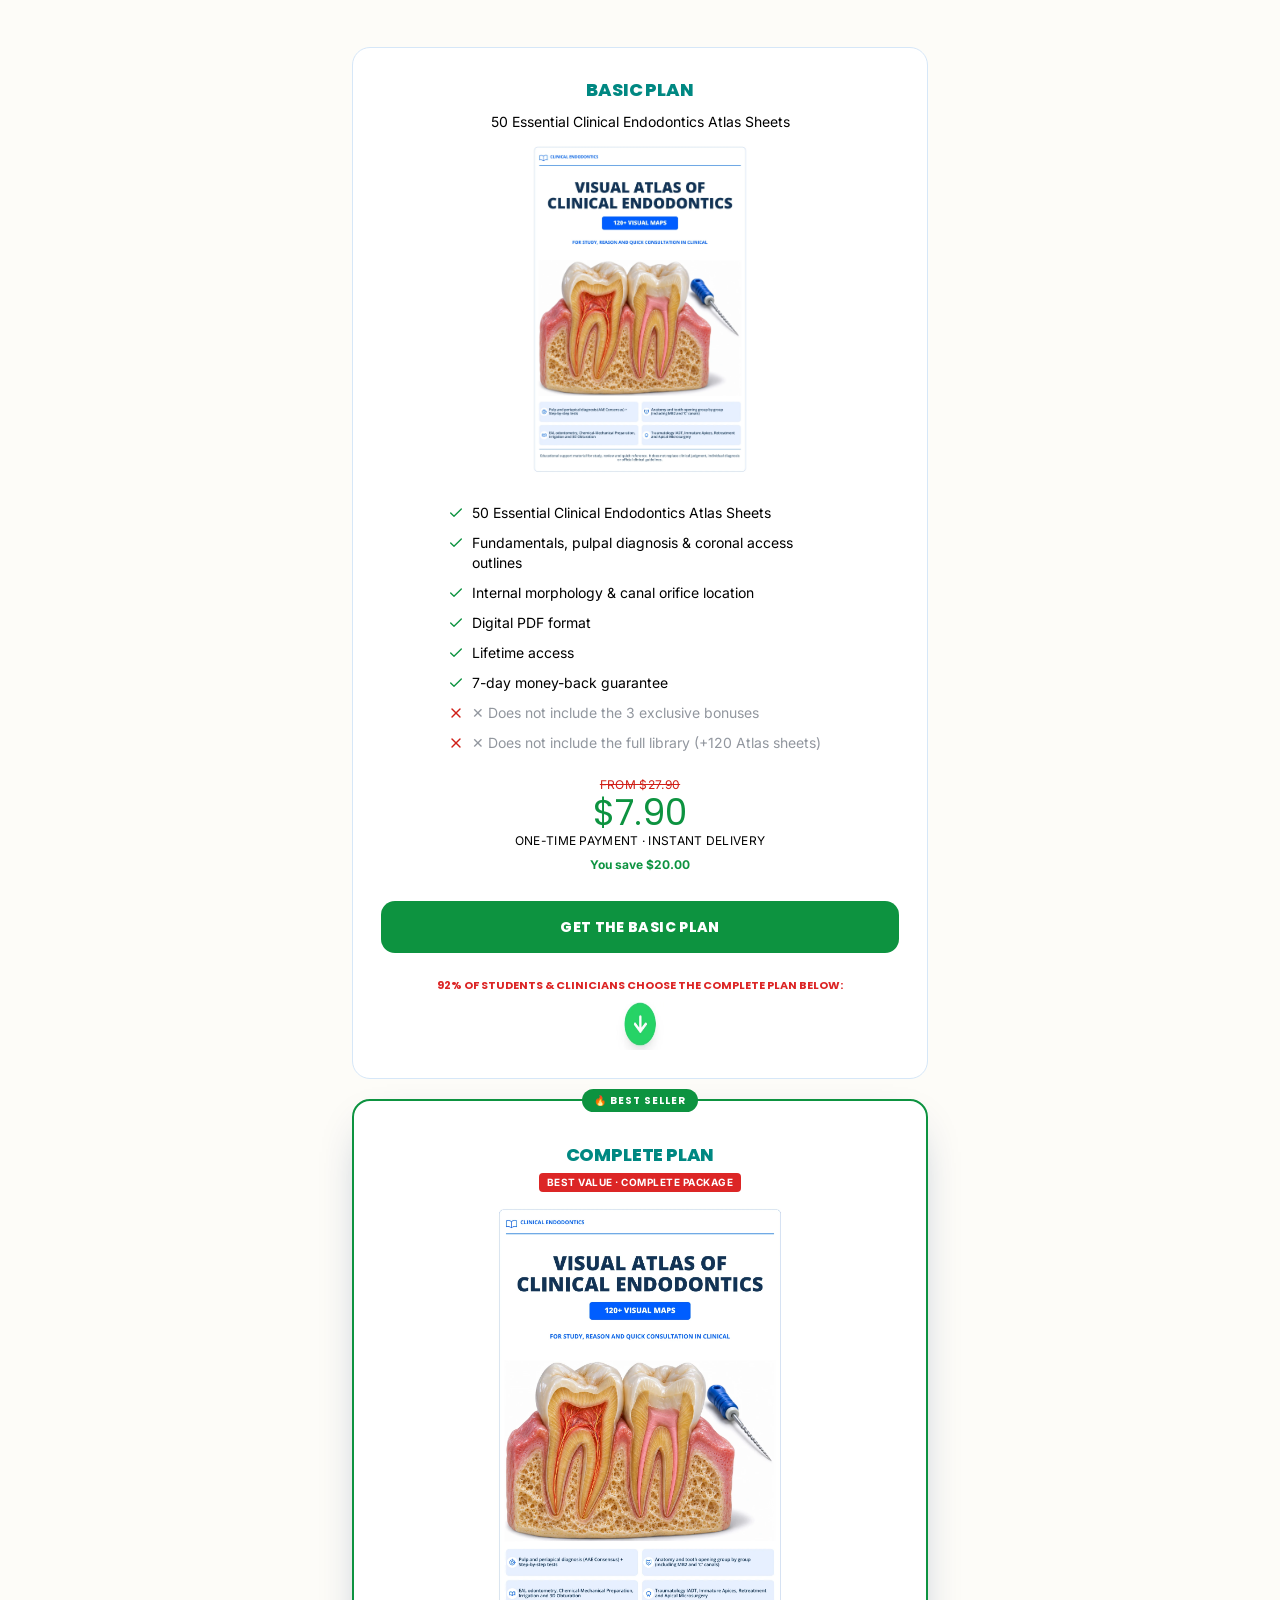
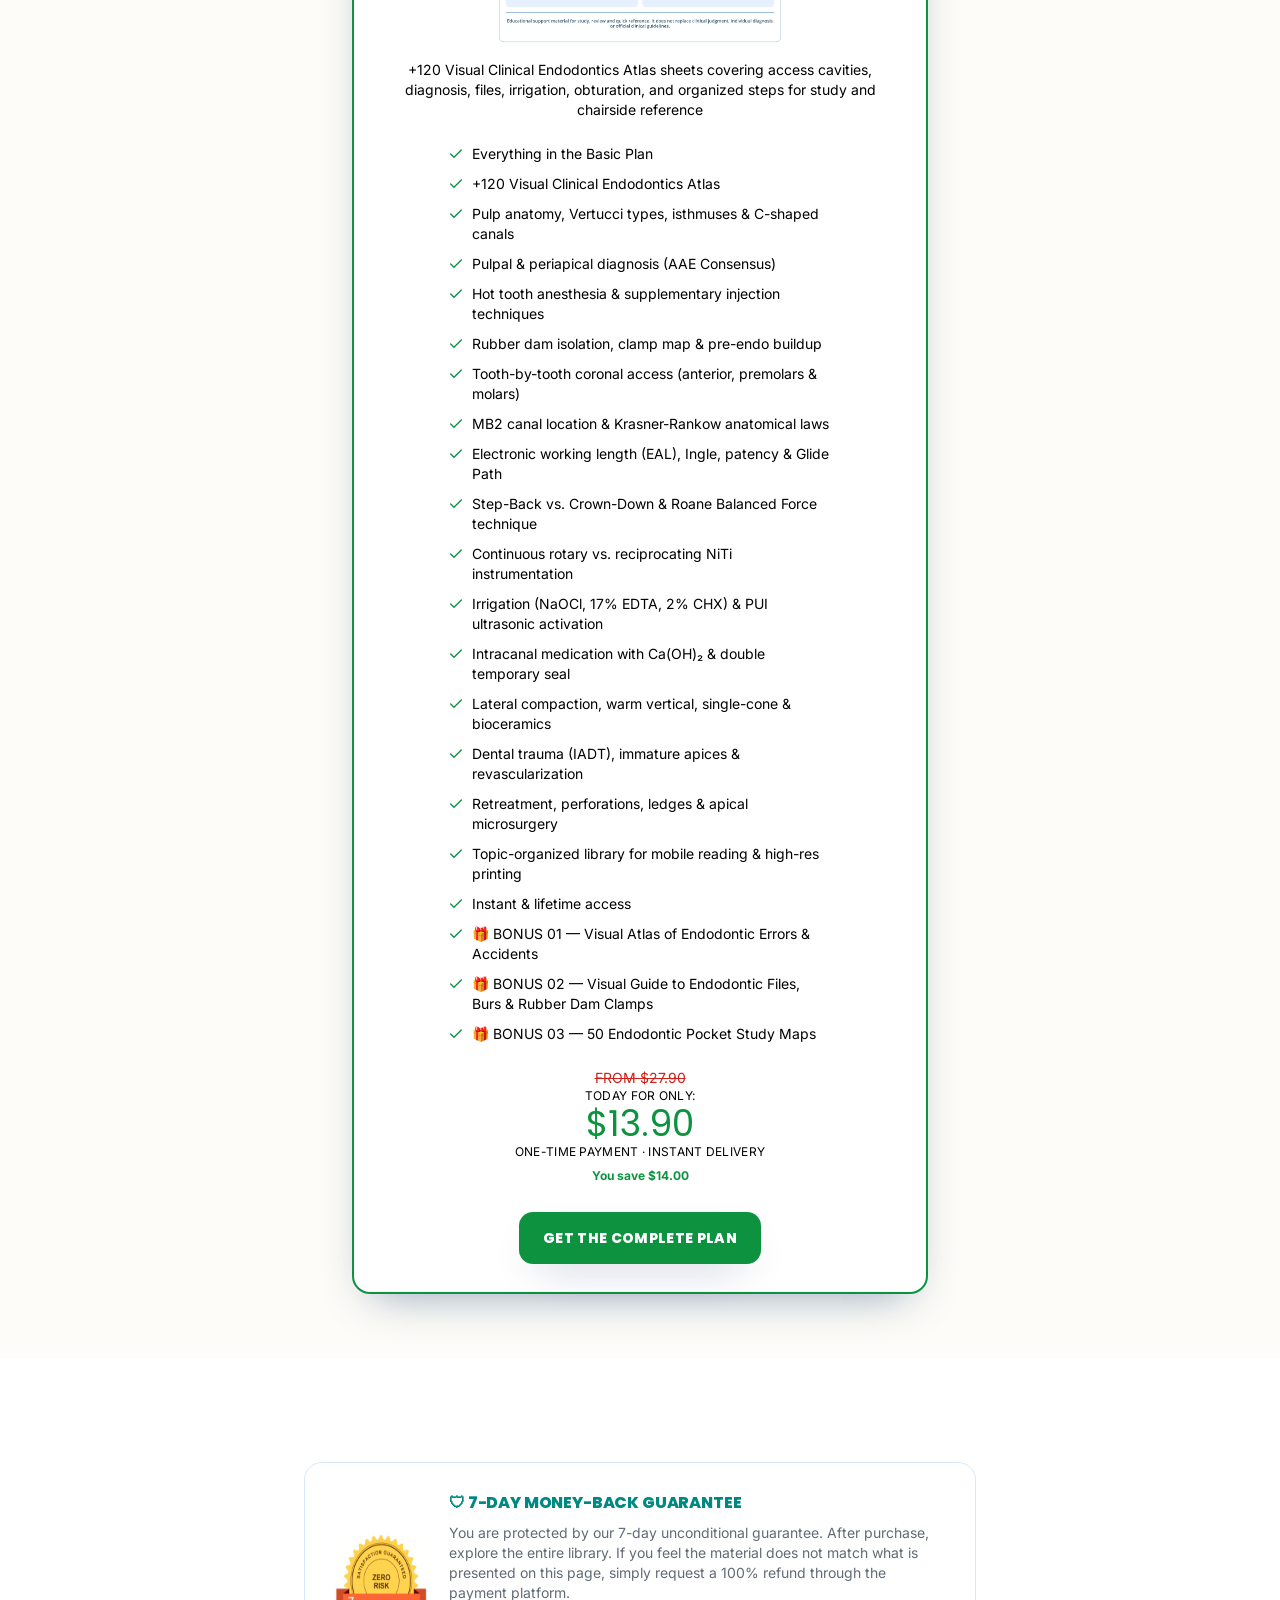
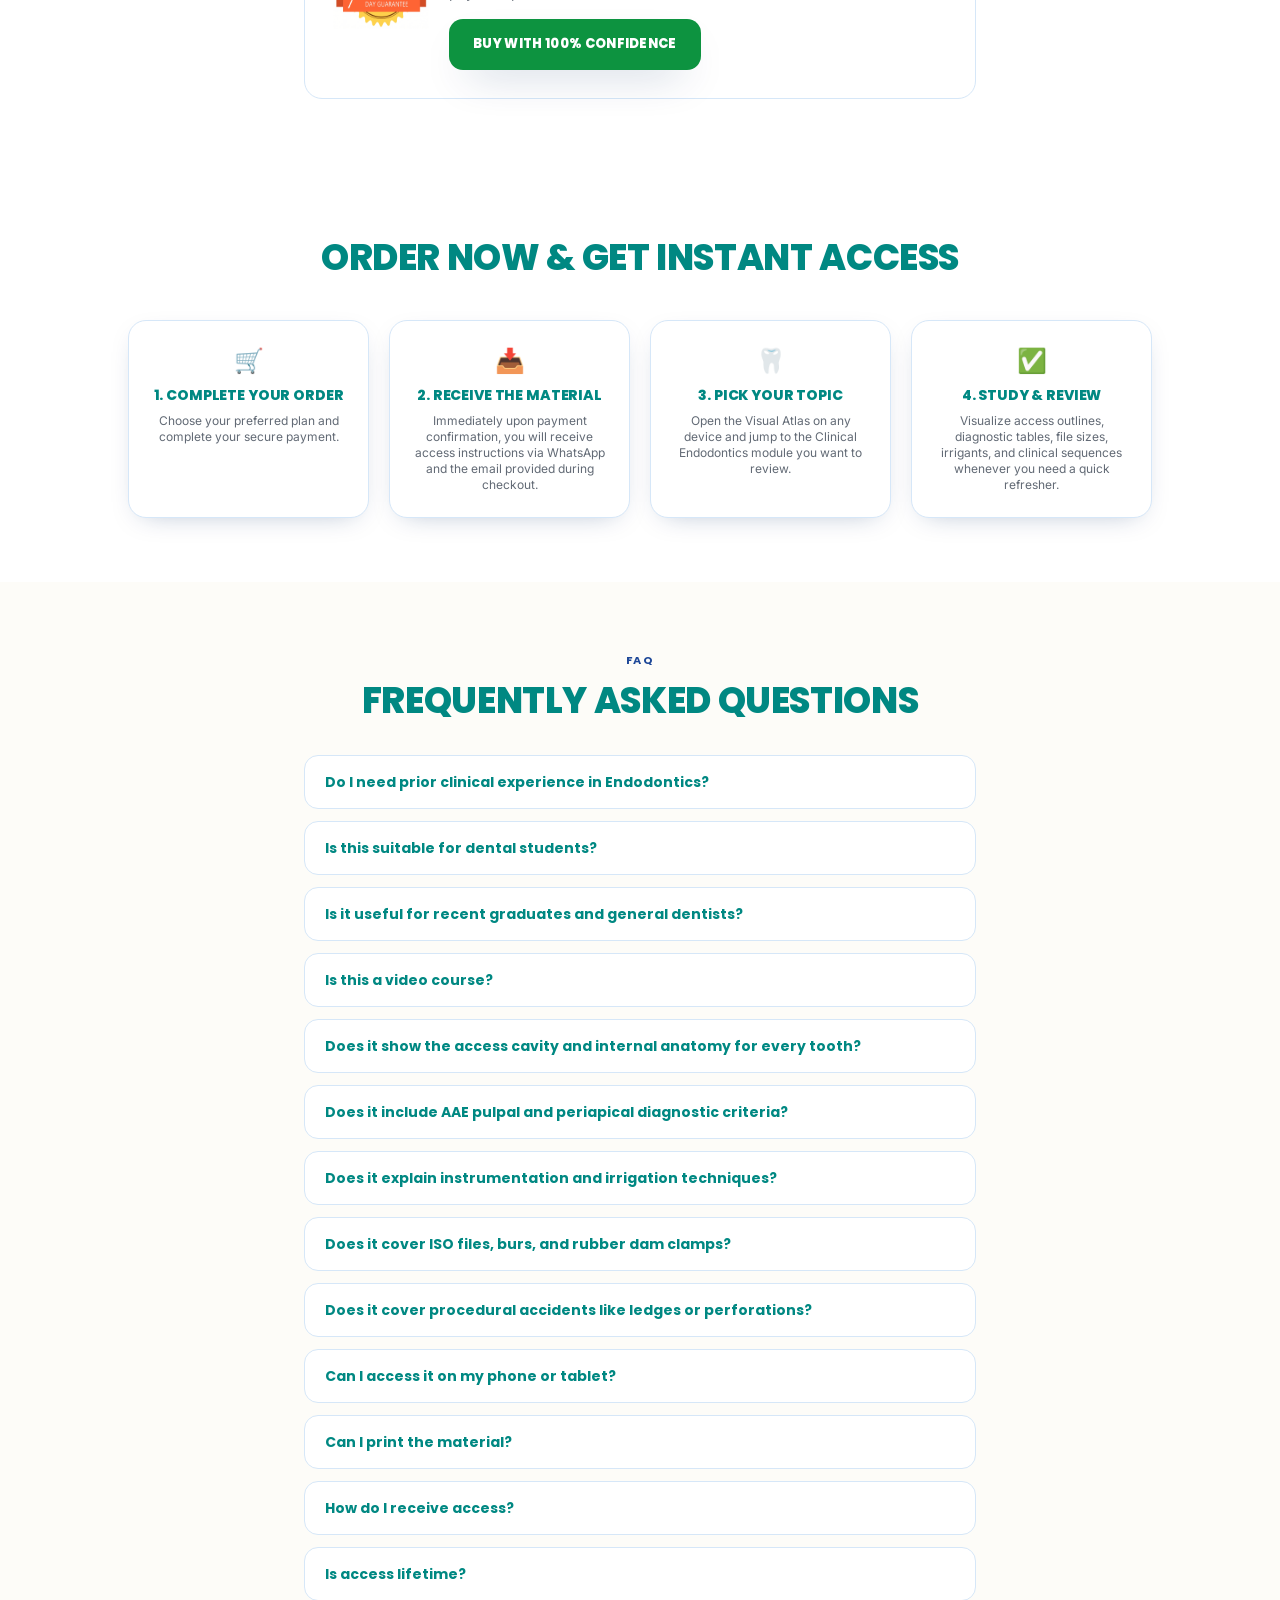
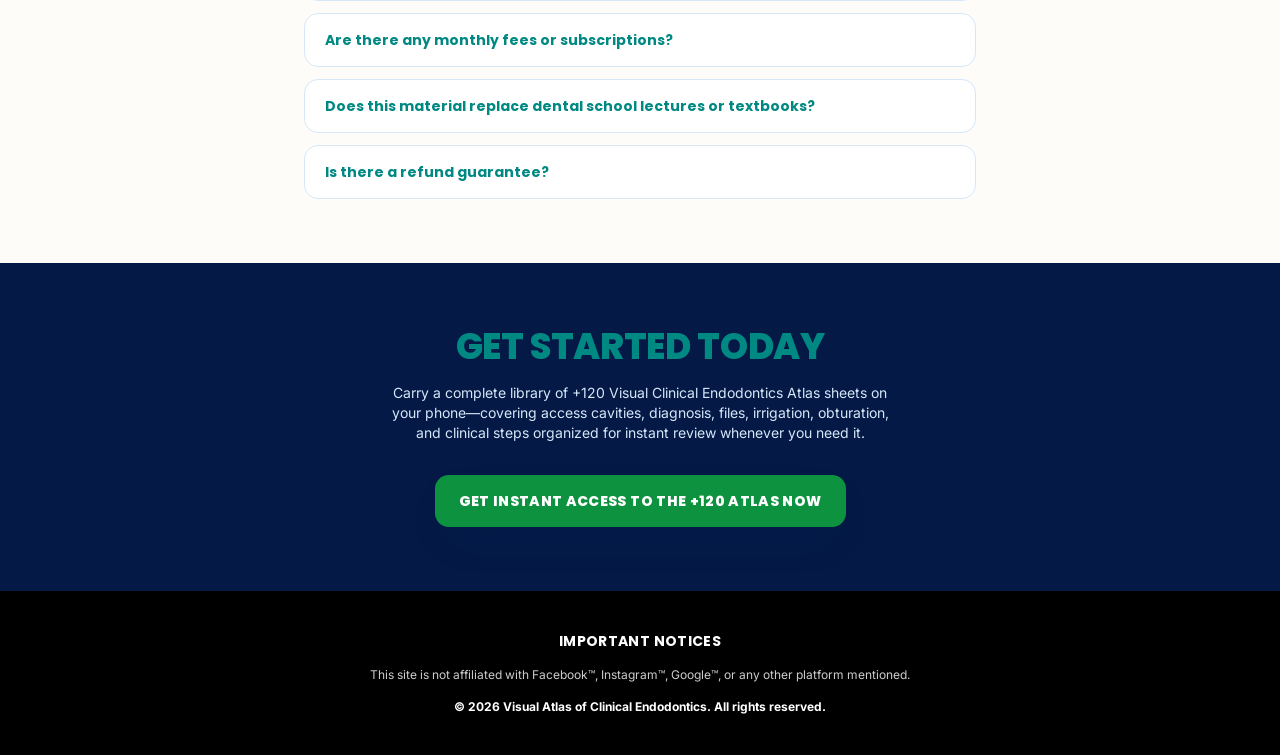
==== commit b30da9e3: "Translate remaining Spanish buttons, texts, titles and alts to English" ====
--- a/index.html
+++ b/index.html
@@ -63,10 +63,10 @@
 		transition: opacity var(--badge-transition-duration) var(--badge-transition-easing);
 	}
 </style>
-<meta content="images/atlas-mockup-main-2026-08-31.webp" property="og:image"/><meta content="images/atlas-mockup-main-2026-08-31.webp" name="twitter:image"/></head><body><!--$--><main><div class="bg-urgency px-4 py-2.5 text-center"><p class="font-heading text-[11px] font-bold uppercase tracking-widest text-white md:text-xs">SPECIAL OFFER AVAILABLE TODAY ONLY  </p></div><section class="px-5 pb-10 pt-8 md:pt-14"><div class="mx-auto w-full max-w-3xl text-center"><span class="inline-flex items-center gap-1.5 rounded-full bg-cta/10 px-3 py-1.5 font-heading text-[10px] font-bold uppercase tracking-widest text-cta md:text-xs"><svg aria-hidden="true" class="lucide lucide-lock size-3" fill="none" height="24" stroke="currentColor" stroke-linecap="round" stroke-linejoin="round" stroke-width="2" viewbox="0 0 24 24" width="24" xmlns="http://www.w3.org/2000/svg"><rect height="11" rx="2" ry="2" width="18" x="3" y="11"></rect><path d="M7 11V7a5 5 0 0 1 10 0v4"></path></svg> 100% Safe & Secure Checkout</span><h1 class="mt-6 uppercase leading-[0.95] text-teal"><span class="block text-4xl md:text-6xl text-teal">+120 Visual Clinical Endodontics Atlas</span></h1><p class="mx-auto mt-5 max-w-xl rounded-xl bg-muted px-4 py-3 font-heading text-[11px] font-bold uppercase tracking-wide text-muted-foreground md:text-sm">WITH CORONAL ACCESS CAVITIES, PULPAL DIAGNOSIS, ENDODONTIC FILES, IRRIGATION & CLINICAL STEPS ORGANIZED FOR STUDY, REVIEW, AND QUICK REFERENCE</p><img alt="Visual Atlas of Clinical Endodontics" class="mx-auto mt-8 w-full max-w-xl rounded-2xl" height="1200" src="images/atlas-mockup-main-2026-08-31.webp" width="1200"/><p class="mx-auto mt-6 max-w-lg text-base leading-relaxed text-foreground md:text-lg">Keep +120 visual atlas plates on your phone to master and reference the core concepts of Clinical Endodontics—including internal anatomy and tooth-by-tooth access cavities, AAE pulpal & periapical diagnosis, rubber dam isolation, working length, hand & rotary instrumentation, irrigation, intracanal medication, obturation, and procedural accident management.</p><div class="mt-7"><a class="inline-flex w-full items-center justify-center rounded-xl px-6 py-4 text-center font-heading text-sm font-extrabold uppercase tracking-wide transition-all duration-200 hover:-translate-y-0.5 sm:w-auto bg-cta text-white hover:bg-cta-hover shadow-[var(--shadow-lift)] animate-pulse-custom" href="#planos">GET INSTANT ACCESS NOW</a></div><p class="mt-5 flex flex-wrap items-center justify-center gap-x-2 gap-y-1 text-sm font-bold text-foreground"><span>Receive instant access directly on your</span><span class="inline-flex items-center gap-1"><img alt="WhatsApp" class="size-5" loading="lazy" src="images/whatsapp.webp"/> WhatsApp</span><span>and via</span><span class="inline-flex items-center gap-1"><img alt="E-mail" class="size-5" loading="lazy" src="images/gmail.webp"/> email</span></p></div></section><section class="section-pad bg-background"><div class="mx-auto w-full max-w-5xl"><div class="mx-auto max-w-2xl text-center"><h2 class="mt-2 text-2xl leading-tight md:text-4xl uppercase text-teal">LOOK INSIDE THE MATERIAL YOU WILL RECEIVE</h2></div><p class="mx-auto mt-5 max-w-xl rounded-xl bg-muted px-4 py-3 font-heading text-[11px] font-bold uppercase tracking-wide text-muted-foreground md:text-sm text-center">Vista previa de la biblioteca con +120 Visual Clinical Endodontics Atlas, organizados para que puedas visualizar rápidamente aperturas coronarias, anatomía interna, diagnóstico pulpar, calibres ISO de limas, protocolos de irrigación, secuencias clínicas y los principales conceptos del área.</p><div class="mx-auto mt-8 max-w-xl px-4"><img alt="Vista previa: ATLAS visual del Visual Atlas of Clinical Endodontics" class="w-full rounded-2xl border border-border bg-card shadow-[var(--shadow-card)]" loading="lazy" src="images/atlas-preview-overdenture.webp"/></div><div aria-label="Carousel of Clinical Endodontics Visual Atlas sheets" class="marquee-viewport relative w-full max-w-full overflow-x-hidden mt-8" role="group"><div class="marquee-track" style="animation-duration:10s"><div class="flex shrink-0 items-stretch"><div class="shrink-0 pr-4"><img alt="Visual Atlas: fundamental parts of endodontic treatment" class="block w-auto max-w-none rounded-xl border border-border bg-card object-contain shadow-[var(--shadow-card)] select-none h-72 sm:h-80 md:h-96" decoding="async" draggable="false" src="images/atlas-item-02.webp"/></div><div class="shrink-0 pr-4"><img alt="Visual Atlas: complete clinical endodontics workflow" class="block w-auto max-w-none rounded-xl border border-border bg-card object-contain shadow-[var(--shadow-card)] select-none h-72 sm:h-80 md:h-96" decoding="async" draggable="false" src="images/atlas-item-10.webp"/></div><div class="shrink-0 pr-4"><img alt="Visual Atlas: anatomy and MB2 canal location" class="block w-auto max-w-none rounded-xl border border-border bg-card object-contain shadow-[var(--shadow-card)] select-none h-72 sm:h-80 md:h-96" decoding="async" draggable="false" src="images/atlas-item-24.webp"/></div><div class="shrink-0 pr-4"><img alt="Visual Atlas: Step-Back vs. Crown-Down technique" class="block w-auto max-w-none rounded-xl border border-border bg-card object-contain shadow-[var(--shadow-card)] select-none h-72 sm:h-80 md:h-96" decoding="async" draggable="false" src="images/atlas-item-25.webp"/></div><div class="shrink-0 pr-4"><img alt="Visual Atlas: irrigation protocol and ultrasonic activation" class="block w-auto max-w-none rounded-xl border border-border bg-card object-contain shadow-[var(--shadow-card)] select-none h-72 sm:h-80 md:h-96" decoding="async" draggable="false" src="images/atlas-item-overdenture.webp"/></div><div class="shrink-0 pr-4"><img alt="Visual Atlas: obturation techniques and bioceramic sealers" class="block w-auto max-w-none rounded-xl border border-border bg-card object-contain shadow-[var(--shadow-card)] select-none h-72 sm:h-80 md:h-96" decoding="async" draggable="false" src="images/atlas-item-protocolo.webp"/></div></div><div aria-hidden="true" class="flex shrink-0 items-stretch"><div class="shrink-0 pr-4"><img alt="" aria-hidden="true" class="block w-auto max-w-none rounded-xl border border-border bg-card object-contain shadow-[var(--shadow-card)] select-none h-72 sm:h-80 md:h-96" decoding="async" draggable="false" src="images/atlas-item-02.webp"/></div><div class="shrink-0 pr-4"><img alt="" aria-hidden="true" class="block w-auto max-w-none rounded-xl border border-border bg-card object-contain shadow-[var(--shadow-card)] select-none h-72 sm:h-80 md:h-96" decoding="async" draggable="false" src="images/atlas-item-10.webp"/></div><div class="shrink-0 pr-4"><img alt="" aria-hidden="true" class="block w-auto max-w-none rounded-xl border border-border bg-card object-contain shadow-[var(--shadow-card)] select-none h-72 sm:h-80 md:h-96" decoding="async" draggable="false" src="images/atlas-item-24.webp"/></div><div class="shrink-0 pr-4"><img alt="" aria-hidden="true" class="block w-auto max-w-none rounded-xl border border-border bg-card object-contain shadow-[var(--shadow-card)] select-none h-72 sm:h-80 md:h-96" decoding="async" draggable="false" src="images/atlas-item-25.webp"/></div><div class="shrink-0 pr-4"><img alt="" aria-hidden="true" class="block w-auto max-w-none rounded-xl border border-border bg-card object-contain shadow-[var(--shadow-card)] select-none h-72 sm:h-80 md:h-96" decoding="async" draggable="false" src="images/atlas-item-overdenture.webp"/></div><div class="shrink-0 pr-4"><img alt="" aria-hidden="true" class="block w-auto max-w-none rounded-xl border border-border bg-card object-contain shadow-[var(--shadow-card)] select-none h-72 sm:h-80 md:h-96" decoding="async" draggable="false" src="images/atlas-item-protocolo.webp"/></div></div></div></div><div class="mx-auto mt-12 max-w-3xl px-4 text-center"><h3 class="font-heading text-xl font-bold uppercase leading-tight text-teal md:text-2xl">Stop wasting time hunting for the same clinical information across scattered lecture slides, notes, and bulky textbooks.</h3><p class="mx-auto mt-5 max-w-xl text-sm leading-relaxed text-black md:text-base">With the <span class="font-bold text-cta">Visual Atlas of Clinical Endodontics</span>, you can find the exact topic you need in seconds and immediately review:</p><ul class="mx-auto mt-6 inline-flex flex-col gap-3 text-left"><li class="flex items-center gap-3 rounded-xl border border-border bg-card px-5 py-3 shadow-sm"><img alt="" aria-hidden="true" class="size-5 shrink-0" loading="lazy" src="images/check-verde-platibanda.webp"/><span class="text-sm font-bold text-black md:text-base">Internal anatomy & tooth-by-tooth access cavity outlines</span></li><li class="flex items-center gap-3 rounded-xl border border-border bg-card px-5 py-3 shadow-sm"><img alt="" aria-hidden="true" class="size-5 shrink-0" loading="lazy" src="images/check-verde-platibanda.webp"/><span class="text-sm font-bold text-black md:text-base">Pulpal & periapical diagnosis (AAE Consensus)</span></li><li class="flex items-center gap-3 rounded-xl border border-border bg-card px-5 py-3 shadow-sm"><img alt="" aria-hidden="true" class="size-5 shrink-0" loading="lazy" src="images/check-verde-platibanda.webp"/><span class="text-sm font-bold text-black md:text-base">Rubber dam isolation & clamp selection chart</span></li><li class="flex items-center gap-3 rounded-xl border border-border bg-card px-5 py-3 shadow-sm"><img alt="" aria-hidden="true" class="size-5 shrink-0" loading="lazy" src="images/check-verde-platibanda.webp"/><span class="text-sm font-bold text-black md:text-base">Electronic apex locator (EAL) & radiographic working length</span></li><li class="flex items-center gap-3 rounded-xl border border-border bg-card px-5 py-3 shadow-sm"><img alt="" aria-hidden="true" class="size-5 shrink-0" loading="lazy" src="images/check-verde-platibanda.webp"/><span class="text-sm font-bold text-black md:text-base">Key classifications (Vertucci, Krasner-Rankow, Schneider)</span></li><li class="flex items-center gap-3 rounded-xl border border-border bg-card px-5 py-3 shadow-sm"><img alt="" aria-hidden="true" class="size-5 shrink-0" loading="lazy" src="images/check-verde-platibanda.webp"/><span class="text-sm font-bold text-black md:text-base">Hand, continuous rotary & reciprocating instrumentation</span></li><li class="flex items-center gap-3 rounded-xl border border-border bg-card px-5 py-3 shadow-sm"><img alt="" aria-hidden="true" class="size-5 shrink-0" loading="lazy" src="images/check-verde-platibanda.webp"/><span class="text-sm font-bold text-black md:text-base">Irrigation protocols & intracanal medication</span></li><li class="flex items-center gap-3 rounded-xl border border-border bg-card px-5 py-3 shadow-sm"><img alt="" aria-hidden="true" class="size-5 shrink-0" loading="lazy" src="images/check-verde-platibanda.webp"/><span class="text-sm font-bold text-black md:text-base">3D obturation techniques & bioceramic sealers</span></li><li class="flex items-center gap-3 rounded-xl border border-border bg-card px-5 py-3 shadow-sm"><img alt="" aria-hidden="true" class="size-5 shrink-0" loading="lazy" src="images/check-verde-platibanda.webp"/><span class="text-sm font-bold text-black md:text-base">Procedural errors, accidents & clinical rescue protocols</span></li><li class="flex items-center gap-3 rounded-xl border border-border bg-card px-5 py-3 shadow-sm"><img alt="" aria-hidden="true" class="size-5 shrink-0" loading="lazy" src="images/check-verde-platibanda.webp"/><span class="text-sm font-bold text-black md:text-base">Quick-reference summaries for chairside review</span></li></ul><p class="mx-auto mt-8 max-w-xl text-sm leading-relaxed text-black md:text-base">Simply open it on your device, jump to the topic you need, and use the Atlas as your visual guide to study, review, or check right before seeing a patient.</p></div></div></section><section class="section-pad bg-brand-soft/40"><div class="mx-auto w-full max-w-5xl"><div class="text-center"><div class="mx-auto max-w-2xl text-center"><h2 class="mt-2 text-2xl leading-tight md:text-4xl uppercase text-teal">IDEAL FOR DENTAL STUDENTS, NEW GRADUATES & CLINICIANS MASTERING ENDODONTICS</h2></div><p class="mx-auto mt-4 max-w-3xl text-sm text-black">If you are a dental student, recent graduate, or clinician sharpening your daily endodontic practice, use this visual library to:</p><ul class="mx-auto mt-8 grid max-w-3xl gap-3 sm:grid-cols-2 text-left"><li class="flex gap-3 rounded-xl border border-border bg-card p-4 text-sm leading-relaxed text-black"><img alt="" aria-hidden="true" class="mt-0.5 size-5 shrink-0" loading="lazy" src="images/check-verde-platibanda.webp"/>Review exact access cavity outlines and canal counts right before clinic sessions or board exams.</li><li class="flex gap-3 rounded-xl border border-border bg-card p-4 text-sm leading-relaxed text-black"><img alt="" aria-hidden="true" class="mt-0.5 size-5 shrink-0" loading="lazy" src="images/check-verde-platibanda.webp"/>Confidently differentiate reversible pulpitis, irreversible pulpitis, pulp necrosis, and apical periodontitis.</li><li class="flex gap-3 rounded-xl border border-border bg-card p-4 text-sm leading-relaxed text-black"><img alt="" aria-hidden="true" class="mt-0.5 size-5 shrink-0" loading="lazy" src="images/check-verde-platibanda.webp"/>Visually identify ISO file color codes, tapers, Gates-Glidden/Largo drills, and rubber dam clamps.</li><li class="flex gap-3 rounded-xl border border-border bg-card p-4 text-sm leading-relaxed text-black"><img alt="" aria-hidden="true" class="mt-0.5 size-5 shrink-0" loading="lazy" src="images/check-verde-platibanda.webp"/>Compare Step-Back vs. Crown-Down techniques and continuous rotary vs. reciprocating kinematics.</li><li class="flex gap-3 rounded-xl border border-border bg-card p-4 text-sm leading-relaxed text-black"><img alt="" aria-hidden="true" class="mt-0.5 size-5 shrink-0" loading="lazy" src="images/check-verde-platibanda.webp"/>Locate challenging canals such as MB2 in maxillary molars or the lingual canal in mandibular incisors.</li><li class="flex gap-3 rounded-xl border border-border bg-card p-4 text-sm leading-relaxed text-black"><img alt="" aria-hidden="true" class="mt-0.5 size-5 shrink-0" loading="lazy" src="images/check-verde-platibanda.webp"/>Master irrigation protocols (NaOCl, 17% EDTA, 2% CHX) without adverse chemical interactions.</li><li class="flex gap-3 rounded-xl border border-border bg-card p-4 text-sm leading-relaxed text-black"><img alt="" aria-hidden="true" class="mt-0.5 size-5 shrink-0" loading="lazy" src="images/check-verde-platibanda.webp"/>Follow clear step-by-step sequences for working length, shaping, and obturation.</li><li class="flex gap-3 rounded-xl border border-border bg-card p-4 text-sm leading-relaxed text-black"><img alt="" aria-hidden="true" class="mt-0.5 size-5 shrink-0" loading="lazy" src="images/check-verde-platibanda.webp"/>Look up key classifications (Vertucci, Krasner-Rankow laws, IADT trauma guidelines) without digging through 800-page textbooks.</li><li class="flex gap-3 rounded-xl border border-border bg-card p-4 text-sm leading-relaxed text-black"><img alt="" aria-hidden="true" class="mt-0.5 size-5 shrink-0" loading="lazy" src="images/check-verde-platibanda.webp"/>Know exactly how to prevent and manage ledges, perforations, separated instruments, and NaOCl accidents.</li><li class="flex gap-3 rounded-xl border border-border bg-card p-4 text-sm leading-relaxed text-black"><img alt="" aria-hidden="true" class="mt-0.5 size-5 shrink-0" loading="lazy" src="images/check-verde-platibanda.webp"/>Do a 2-minute chairside review on your phone right before treating your patient.</li></ul><p class="mx-auto mt-8 max-w-3xl text-sm text-black">If you relate to at least <span class="font-bold text-cta">two of these situations</span>, the <!-- -->Visual Atlas of Clinical Endodontics<!-- --> was designed to streamline your study routine, exam prep, and clinical practice.</p></div></div></section><section class="bg-urgency px-4 py-8 text-center text-white sm:py-10"><div class="mx-auto max-w-2xl"><p class="font-heading text-xl uppercase leading-tight text-white md:text-3xl">HOW MANY TIMES HAVE YOU SECOND-GUESSED AN ACCESS OUTLINE, PULPAL DIAGNOSIS, OR FILE SEQUENCE AND HAD TO LOOK EVERYTHING UP AGAIN?</p><p class="mt-4 text-sm md:text-base opacity-90 max-w-xl mx-auto font-heading font-bold uppercase tracking-wide">⏰ Take advantage of this limited-time offer</p><div class="mt-6 flex items-center justify-center gap-3"><span id="countdown-timer" class="font-heading text-5xl font-bold tabular-nums md:text-6xl" role="timer" aria-live="off">15:00</span></div><div class="mt-6"><a class="inline-flex w-full items-center justify-center rounded-xl px-6 py-4 text-center font-heading text-sm font-extrabold uppercase tracking-wide transition-all duration-200 hover:-translate-y-0.5 sm:w-auto bg-cta text-white hover:bg-cta-hover shadow-[var(--shadow-lift)]" href="#planos">I WANT INSTANT ACCESS TO START STUDYING</a></div><div aria-label="Carousel of Clinical Endodontics Visual Atlas sheets" class="marquee-viewport relative w-full max-w-full overflow-x-hidden mt-8" role="group"><div class="marquee-track" style="animation-duration:10s"><div class="flex shrink-0 items-stretch"><div class="shrink-0 pr-4"><img alt="Visual Atlas: anatomy and MB2 canal location" class="block w-auto max-w-none rounded-xl border border-border bg-card object-contain shadow-[var(--shadow-card)] select-none h-72 sm:h-80 md:h-96" decoding="async" draggable="false" src="images/atlas-item-24.webp"/></div><div class="shrink-0 pr-4"><img alt="Visual Atlas: Step-Back vs. Crown-Down technique" class="block w-auto max-w-none rounded-xl border border-border bg-card object-contain shadow-[var(--shadow-card)] select-none h-72 sm:h-80 md:h-96" decoding="async" draggable="false" src="images/atlas-item-25.webp"/></div><div class="shrink-0 pr-4"><img alt="Visual Atlas: fundamental parts of endodontic treatment" class="block w-auto max-w-none rounded-xl border border-border bg-card object-contain shadow-[var(--shadow-card)] select-none h-72 sm:h-80 md:h-96" decoding="async" draggable="false" src="images/atlas-item-02.webp"/></div><div class="shrink-0 pr-4"><img alt="Visual Atlas: complete clinical endodontics workflow" class="block w-auto max-w-none rounded-xl border border-border bg-card object-contain shadow-[var(--shadow-card)] select-none h-72 sm:h-80 md:h-96" decoding="async" draggable="false" src="images/atlas-item-10.webp"/></div><div class="shrink-0 pr-4"><img alt="Visual Atlas: irrigation protocol and ultrasonic activation" class="block w-auto max-w-none rounded-xl border border-border bg-card object-contain shadow-[var(--shadow-card)] select-none h-72 sm:h-80 md:h-96" decoding="async" draggable="false" src="images/atlas-item-overdenture.webp"/></div><div class="shrink-0 pr-4"><img alt="Visual Atlas: obturation techniques and bioceramic sealers" class="block w-auto max-w-none rounded-xl border border-border bg-card object-contain shadow-[var(--shadow-card)] select-none h-72 sm:h-80 md:h-96" decoding="async" draggable="false" src="images/atlas-item-protocolo.webp"/></div></div><div aria-hidden="true" class="flex shrink-0 items-stretch"><div class="shrink-0 pr-4"><img alt="" aria-hidden="true" class="block w-auto max-w-none rounded-xl border border-border bg-card object-contain shadow-[var(--shadow-card)] select-none h-72 sm:h-80 md:h-96" decoding="async" draggable="false" src="images/atlas-item-24.webp"/></div><div class="shrink-0 pr-4"><img alt="" aria-hidden="true" class="block w-auto max-w-none rounded-xl border border-border bg-card object-contain shadow-[var(--shadow-card)] select-none h-72 sm:h-80 md:h-96" decoding="async" draggable="false" src="images/atlas-item-25.webp"/></div><div class="shrink-0 pr-4"><img alt="" aria-hidden="true" class="block w-auto max-w-none rounded-xl border border-border bg-card object-contain shadow-[var(--shadow-card)] select-none h-72 sm:h-80 md:h-96" decoding="async" draggable="false" src="images/atlas-item-02.webp"/></div><div class="shrink-0 pr-4"><img alt="" aria-hidden="true" class="block w-auto max-w-none rounded-xl border border-border bg-card object-contain shadow-[var(--shadow-card)] select-none h-72 sm:h-80 md:h-96" decoding="async" draggable="false" src="images/atlas-item-10.webp"/></div><div class="shrink-0 pr-4"><img alt="" aria-hidden="true" class="block w-auto max-w-none rounded-xl border border-border bg-card object-contain shadow-[var(--shadow-card)] select-none h-72 sm:h-80 md:h-96" decoding="async" draggable="false" src="images/atlas-item-overdenture.webp"/></div><div class="shrink-0 pr-4"><img alt="" aria-hidden="true" class="block w-auto max-w-none rounded-xl border border-border bg-card object-contain shadow-[var(--shadow-card)] select-none h-72 sm:h-80 md:h-96" decoding="async" draggable="false" src="images/atlas-item-protocolo.webp"/></div></div></div></div></div></section><section class="section-pad bg-brand-soft/40"><div class="mx-auto w-full max-w-5xl"><div class="mx-auto max-w-2xl text-center"><h2 class="mt-2 text-2xl leading-tight md:text-4xl uppercase text-teal">SEE WHAT DENTAL STUDENTS & CLINICIANS ARE SAYING</h2></div><div aria-label="Verified buyer testimonials" class="marquee-viewport relative w-full max-w-full overflow-x-hidden mt-6" role="group"><div class="marquee-track" style="animation-duration:28s"><div class="flex shrink-0 items-stretch"><div class="shrink-0 pr-4"><img alt="Testimonial 1 sobre el Visual Atlas of Clinical Endodontics" class="block w-auto max-w-none rounded-xl border border-border bg-card object-contain shadow-[var(--shadow-card)] select-none h-96 sm:h-[28rem]" decoding="async" draggable="false" src="images/depo-01.webp"/></div><div class="shrink-0 pr-4"><img alt="Testimonial 2 sobre el Visual Atlas of Clinical Endodontics" class="block w-auto max-w-none rounded-xl border border-border bg-card object-contain shadow-[var(--shadow-card)] select-none h-96 sm:h-[28rem]" decoding="async" draggable="false" src="images/depo-02.webp"/></div><div class="shrink-0 pr-4"><img alt="Testimonial 3 sobre el Visual Atlas of Clinical Endodontics" class="block w-auto max-w-none rounded-xl border border-border bg-card object-contain shadow-[var(--shadow-card)] select-none h-96 sm:h-[28rem]" decoding="async" draggable="false" src="images/depo-03.webp"/></div><div class="shrink-0 pr-4"><img alt="Testimonial 4 sobre el Visual Atlas of Clinical Endodontics" class="block w-auto max-w-none rounded-xl border border-border bg-card object-contain shadow-[var(--shadow-card)] select-none h-96 sm:h-[28rem]" decoding="async" draggable="false" src="images/depo-04.webp"/></div><div class="shrink-0 pr-4"><img alt="Testimonial 5 sobre el Visual Atlas of Clinical Endodontics" class="block w-auto max-w-none rounded-xl border border-border bg-card object-contain shadow-[var(--shadow-card)] select-none h-96 sm:h-[28rem]" decoding="async" draggable="false" src="images/depo-05.webp"/></div><div class="shrink-0 pr-4"><img alt="Testimonial 6 sobre el Visual Atlas of Clinical Endodontics" class="block w-auto max-w-none rounded-xl border border-border bg-card object-contain shadow-[var(--shadow-card)] select-none h-96 sm:h-[28rem]" decoding="async" draggable="false" src="images/depo-06.webp"/></div><div class="shrink-0 pr-4"><img alt="Testimonial 7 sobre el Visual Atlas of Clinical Endodontics" class="block w-auto max-w-none rounded-xl border border-border bg-card object-contain shadow-[var(--shadow-card)] select-none h-96 sm:h-[28rem]" decoding="async" draggable="false" src="images/depo-07.webp"/></div><div class="shrink-0 pr-4"><img alt="Testimonial 8 sobre el Visual Atlas of Clinical Endodontics" class="block w-auto max-w-none rounded-xl border border-border bg-card object-contain shadow-[var(--shadow-card)] select-none h-96 sm:h-[28rem]" decoding="async" draggable="false" src="images/depo-08.webp"/></div><div class="shrink-0 pr-4"><img alt="Testimonial 9 sobre el Visual Atlas of Clinical Endodontics" class="block w-auto max-w-none rounded-xl border border-border bg-card object-contain shadow-[var(--shadow-card)] select-none h-96 sm:h-[28rem]" decoding="async" draggable="false" src="images/depo-09.webp"/></div><div class="shrink-0 pr-4"><img alt="Testimonial 10 sobre el Visual Atlas of Clinical Endodontics" class="block w-auto max-w-none rounded-xl border border-border bg-card object-contain shadow-[var(--shadow-card)] select-none h-96 sm:h-[28rem]" decoding="async" draggable="false" src="images/depo-10.webp"/></div></div><div aria-hidden="true" class="flex shrink-0 items-stretch"><div class="shrink-0 pr-4"><img alt="" aria-hidden="true" class="block w-auto max-w-none rounded-xl border border-border bg-card object-contain shadow-[var(--shadow-card)] select-none h-96 sm:h-[28rem]" decoding="async" draggable="false" src="images/depo-01.webp"/></div><div class="shrink-0 pr-4"><img alt="" aria-hidden="true" class="block w-auto max-w-none rounded-xl border border-border bg-card object-contain shadow-[var(--shadow-card)] select-none h-96 sm:h-[28rem]" decoding="async" draggable="false" src="images/depo-02.webp"/></div><div class="shrink-0 pr-4"><img alt="" aria-hidden="true" class="block w-auto max-w-none rounded-xl border border-border bg-card object-contain shadow-[var(--shadow-card)] select-none h-96 sm:h-[28rem]" decoding="async" draggable="false" src="images/depo-03.webp"/></div><div class="shrink-0 pr-4"><img alt="" aria-hidden="true" class="block w-auto max-w-none rounded-xl border border-border bg-card object-contain shadow-[var(--shadow-card)] select-none h-96 sm:h-[28rem]" decoding="async" draggable="false" src="images/depo-04.webp"/></div><div class="shrink-0 pr-4"><img alt="" aria-hidden="true" class="block w-auto max-w-none rounded-xl border border-border bg-card object-contain shadow-[var(--shadow-card)] select-none h-96 sm:h-[28rem]" decoding="async" draggable="false" src="images/depo-05.webp"/></div><div class="shrink-0 pr-4"><img alt="" aria-hidden="true" class="block w-auto max-w-none rounded-xl border border-border bg-card object-contain shadow-[var(--shadow-card)] select-none h-96 sm:h-[28rem]" decoding="async" draggable="false" src="images/depo-06.webp"/></div><div class="shrink-0 pr-4"><img alt="" aria-hidden="true" class="block w-auto max-w-none rounded-xl border border-border bg-card object-contain shadow-[var(--shadow-card)] select-none h-96 sm:h-[28rem]" decoding="async" draggable="false" src="images/depo-07.webp"/></div><div class="shrink-0 pr-4"><img alt="" aria-hidden="true" class="block w-auto max-w-none rounded-xl border border-border bg-card object-contain shadow-[var(--shadow-card)] select-none h-96 sm:h-[28rem]" decoding="async" draggable="false" src="images/depo-08.webp"/></div><div class="shrink-0 pr-4"><img alt="" aria-hidden="true" class="block w-auto max-w-none rounded-xl border border-border bg-card object-contain shadow-[var(--shadow-card)] select-none h-96 sm:h-[28rem]" decoding="async" draggable="false" src="images/depo-09.webp"/></div><div class="shrink-0 pr-4"><img alt="" aria-hidden="true" class="block w-auto max-w-none rounded-xl border border-border bg-card object-contain shadow-[var(--shadow-card)] select-none h-96 sm:h-[28rem]" decoding="async" draggable="false" src="images/depo-10.webp"/></div></div></div></div></div></section><section class="section-pad bg-background"><div class="mx-auto w-full max-w-5xl"><div class="mx-auto max-w-4xl rounded-3xl border border-border bg-card p-6 shadow-[var(--shadow-card)] md:p-10 text-center"><p class="mb-4 inline-block rounded-full bg-cta px-4 py-2 font-heading text-[11px] font-bold uppercase tracking-widest text-white">⚡ Instant Digital Access</p><div class="mx-auto max-w-2xl text-center"><h2 class="mt-2 text-2xl leading-tight md:text-4xl uppercase text-teal">EVERYTHING YOU WILL RECEIVE TODAY</h2></div><div class="mt-10 grid items-center gap-8 md:grid-cols-2"><img alt="Digital library of Visual Clinical Endodontics Atlas" class="w-full rounded-2xl border border-border" loading="lazy" src="images/atlas-mockup-main-2026-08-31.webp"/><ul class="space-y-2.5"><li class="flex gap-3 text-sm leading-relaxed text-left"><span class="mt-0.5 flex size-5 shrink-0 items-center justify-center rounded-full bg-cta/15"><svg aria-hidden="true" class="lucide lucide-check size-3 text-cta" fill="none" height="24" stroke="currentColor" stroke-linecap="round" stroke-linejoin="round" stroke-width="2" viewbox="0 0 24 24" width="24" xmlns="http://www.w3.org/2000/svg"><path d="M20 6 9 17l-5-5"></path></svg></span>+120 Visual Clinical Endodontics Atlas</li><li class="flex gap-3 text-sm leading-relaxed text-left"><span class="mt-0.5 flex size-5 shrink-0 items-center justify-center rounded-full bg-cta/15"><svg aria-hidden="true" class="lucide lucide-check size-3 text-cta" fill="none" height="24" stroke="currentColor" stroke-linecap="round" stroke-linejoin="round" stroke-width="2" viewbox="0 0 24 24" width="24" xmlns="http://www.w3.org/2000/svg"><path d="M20 6 9 17l-5-5"></path></svg></span>Structured across 10 comprehensive clinical modules</li><li class="flex gap-3 text-sm leading-relaxed text-left"><span class="mt-0.5 flex size-5 shrink-0 items-center justify-center rounded-full bg-cta/15"><svg aria-hidden="true" class="lucide lucide-check size-3 text-cta" fill="none" height="24" stroke="currentColor" stroke-linecap="round" stroke-linejoin="round" stroke-width="2" viewbox="0 0 24 24" width="24" xmlns="http://www.w3.org/2000/svg"><path d="M20 6 9 17l-5-5"></path></svg></span>Pulp cavity anatomy & root canal system morphology</li><li class="flex gap-3 text-sm leading-relaxed text-left"><span class="mt-0.5 flex size-5 shrink-0 items-center justify-center rounded-full bg-cta/15"><svg aria-hidden="true" class="lucide lucide-check size-3 text-cta" fill="none" height="24" stroke="currentColor" stroke-linecap="round" stroke-linejoin="round" stroke-width="2" viewbox="0 0 24 24" width="24" xmlns="http://www.w3.org/2000/svg"><path d="M20 6 9 17l-5-5"></path></svg></span>Vertucci canal configurations (Types I–VIII) & isthmuses</li><li class="flex gap-3 text-sm leading-relaxed text-left"><span class="mt-0.5 flex size-5 shrink-0 items-center justify-center rounded-full bg-cta/15"><svg aria-hidden="true" class="lucide lucide-check size-3 text-cta" fill="none" height="24" stroke="currentColor" stroke-linecap="round" stroke-linejoin="round" stroke-width="2" viewbox="0 0 24 24" width="24" xmlns="http://www.w3.org/2000/svg"><path d="M20 6 9 17l-5-5"></path></svg></span>Krasner & Rankow anatomical laws for canal orifice location</li><li class="flex gap-3 text-sm leading-relaxed text-left"><span class="mt-0.5 flex size-5 shrink-0 items-center justify-center rounded-full bg-cta/15"><svg aria-hidden="true" class="lucide lucide-check size-3 text-cta" fill="none" height="24" stroke="currentColor" stroke-linecap="round" stroke-linejoin="round" stroke-width="2" viewbox="0 0 24 24" width="24" xmlns="http://www.w3.org/2000/svg"><path d="M20 6 9 17l-5-5"></path></svg></span>Pulpal & periapical diagnosis (AAE Consensus)</li><li class="flex gap-3 text-sm leading-relaxed text-left"><span class="mt-0.5 flex size-5 shrink-0 items-center justify-center rounded-full bg-cta/15"><svg aria-hidden="true" class="lucide lucide-check size-3 text-cta" fill="none" height="24" stroke="currentColor" stroke-linecap="round" stroke-linejoin="round" stroke-width="2" viewbox="0 0 24 24" width="24" xmlns="http://www.w3.org/2000/svg"><path d="M20 6 9 17l-5-5"></path></svg></span>Thermal testing, EPT, percussion & SLOB radiographic rule</li><li class="flex gap-3 text-sm leading-relaxed text-left"><span class="mt-0.5 flex size-5 shrink-0 items-center justify-center rounded-full bg-cta/15"><svg aria-hidden="true" class="lucide lucide-check size-3 text-cta" fill="none" height="24" stroke="currentColor" stroke-linecap="round" stroke-linejoin="round" stroke-width="2" viewbox="0 0 24 24" width="24" xmlns="http://www.w3.org/2000/svg"><path d="M20 6 9 17l-5-5"></path></svg></span>Hot tooth anesthesia & supplementary injection techniques</li><li class="flex gap-3 text-sm leading-relaxed text-left"><span class="mt-0.5 flex size-5 shrink-0 items-center justify-center rounded-full bg-cta/15"><svg aria-hidden="true" class="lucide lucide-check size-3 text-cta" fill="none" height="24" stroke="currentColor" stroke-linecap="round" stroke-linejoin="round" stroke-width="2" viewbox="0 0 24 24" width="24" xmlns="http://www.w3.org/2000/svg"><path d="M20 6 9 17l-5-5"></path></svg></span>Rubber dam isolation, clamp map & pre-endodontic buildup</li><li class="flex gap-3 text-sm leading-relaxed text-left"><span class="mt-0.5 flex size-5 shrink-0 items-center justify-center rounded-full bg-cta/15"><svg aria-hidden="true" class="lucide lucide-check size-3 text-cta" fill="none" height="24" stroke="currentColor" stroke-linecap="round" stroke-linejoin="round" stroke-width="2" viewbox="0 0 24 24" width="24" xmlns="http://www.w3.org/2000/svg"><path d="M20 6 9 17l-5-5"></path></svg></span>Endodontic emergencies, incision & drainage, and pharmacology</li><li class="flex gap-3 text-sm leading-relaxed text-left"><span class="mt-0.5 flex size-5 shrink-0 items-center justify-center rounded-full bg-cta/15"><svg aria-hidden="true" class="lucide lucide-check size-3 text-cta" fill="none" height="24" stroke="currentColor" stroke-linecap="round" stroke-linejoin="round" stroke-width="2" viewbox="0 0 24 24" width="24" xmlns="http://www.w3.org/2000/svg"><path d="M20 6 9 17l-5-5"></path></svg></span>Step-by-step coronal access in incisors, canines, premolars & molars</li><li class="flex gap-3 text-sm leading-relaxed text-left"><span class="mt-0.5 flex size-5 shrink-0 items-center justify-center rounded-full bg-cta/15"><svg aria-hidden="true" class="lucide lucide-check size-3 text-cta" fill="none" height="24" stroke="currentColor" stroke-linecap="round" stroke-linejoin="round" stroke-width="2" viewbox="0 0 24 24" width="24" xmlns="http://www.w3.org/2000/svg"><path d="M20 6 9 17l-5-5"></path></svg></span>MB2 canal location & C-shaped canal management</li><li class="flex gap-3 text-sm leading-relaxed text-left"><span class="mt-0.5 flex size-5 shrink-0 items-center justify-center rounded-full bg-cta/15"><svg aria-hidden="true" class="lucide lucide-check size-3 text-cta" fill="none" height="24" stroke="currentColor" stroke-linecap="round" stroke-linejoin="round" stroke-width="2" viewbox="0 0 24 24" width="24" xmlns="http://www.w3.org/2000/svg"><path d="M20 6 9 17l-5-5"></path></svg></span>Electronic apex locator (EAL), Ingle method & apical constriction</li><li class="flex gap-3 text-sm leading-relaxed text-left"><span class="mt-0.5 flex size-5 shrink-0 items-center justify-center rounded-full bg-cta/15"><svg aria-hidden="true" class="lucide lucide-check size-3 text-cta" fill="none" height="24" stroke="currentColor" stroke-linecap="round" stroke-linejoin="round" stroke-width="2" viewbox="0 0 24 24" width="24" xmlns="http://www.w3.org/2000/svg"><path d="M20 6 9 17l-5-5"></path></svg></span>Apical patency, Glide Path, IAF & Master Apical File (MAF)</li><li class="flex gap-3 text-sm leading-relaxed text-left"><span class="mt-0.5 flex size-5 shrink-0 items-center justify-center rounded-full bg-cta/15"><svg aria-hidden="true" class="lucide lucide-check size-3 text-cta" fill="none" height="24" stroke="currentColor" stroke-linecap="round" stroke-linejoin="round" stroke-width="2" viewbox="0 0 24 24" width="24" xmlns="http://www.w3.org/2000/svg"><path d="M20 6 9 17l-5-5"></path></svg></span>Hand file kinematics & Roane Balanced Force technique</li><li class="flex gap-3 text-sm leading-relaxed text-left"><span class="mt-0.5 flex size-5 shrink-0 items-center justify-center rounded-full bg-cta/15"><svg aria-hidden="true" class="lucide lucide-check size-3 text-cta" fill="none" height="24" stroke="currentColor" stroke-linecap="round" stroke-linejoin="round" stroke-width="2" viewbox="0 0 24 24" width="24" xmlns="http://www.w3.org/2000/svg"><path d="M20 6 9 17l-5-5"></path></svg></span>Step-Back vs. Crown-Down shaping techniques</li><li class="flex gap-3 text-sm leading-relaxed text-left"><span class="mt-0.5 flex size-5 shrink-0 items-center justify-center rounded-full bg-cta/15"><svg aria-hidden="true" class="lucide lucide-check size-3 text-cta" fill="none" height="24" stroke="currentColor" stroke-linecap="round" stroke-linejoin="round" stroke-width="2" viewbox="0 0 24 24" width="24" xmlns="http://www.w3.org/2000/svg"><path d="M20 6 9 17l-5-5"></path></svg></span>Continuous rotary vs. reciprocating NiTi instrumentation</li><li class="flex gap-3 text-sm leading-relaxed text-left"><span class="mt-0.5 flex size-5 shrink-0 items-center justify-center rounded-full bg-cta/15"><svg aria-hidden="true" class="lucide lucide-check size-3 text-cta" fill="none" height="24" stroke="currentColor" stroke-linecap="round" stroke-linejoin="round" stroke-width="2" viewbox="0 0 24 24" width="24" xmlns="http://www.w3.org/2000/svg"><path d="M20 6 9 17l-5-5"></path></svg></span>Irrigation protocols with NaOCl, 17% EDTA & 2% Chlorhexidine</li><li class="flex gap-3 text-sm leading-relaxed text-left"><span class="mt-0.5 flex size-5 shrink-0 items-center justify-center rounded-full bg-cta/15"><svg aria-hidden="true" class="lucide lucide-check size-3 text-cta" fill="none" height="24" stroke="currentColor" stroke-linecap="round" stroke-linejoin="round" stroke-width="2" viewbox="0 0 24 24" width="24" xmlns="http://www.w3.org/2000/svg"><path d="M20 6 9 17l-5-5"></path></svg></span>Passive ultrasonic irrigation (PUI), sonic & manual dynamic activation</li><li class="flex gap-3 text-sm leading-relaxed text-left"><span class="mt-0.5 flex size-5 shrink-0 items-center justify-center rounded-full bg-cta/15"><svg aria-hidden="true" class="lucide lucide-check size-3 text-cta" fill="none" height="24" stroke="currentColor" stroke-linecap="round" stroke-linejoin="round" stroke-width="2" viewbox="0 0 24 24" width="24" xmlns="http://www.w3.org/2000/svg"><path d="M20 6 9 17l-5-5"></path></svg></span>Intracanal medication with Calcium Hydroxide Ca(OH)₂ & double seal</li><li class="flex gap-3 text-sm leading-relaxed text-left"><span class="mt-0.5 flex size-5 shrink-0 items-center justify-center rounded-full bg-cta/15"><svg aria-hidden="true" class="lucide lucide-check size-3 text-cta" fill="none" height="24" stroke="currentColor" stroke-linecap="round" stroke-linejoin="round" stroke-width="2" viewbox="0 0 24 24" width="24" xmlns="http://www.w3.org/2000/svg"><path d="M20 6 9 17l-5-5"></path></svg></span>Master cone fit, lateral compaction, warm vertical & single-cone obturation</li><li class="flex gap-3 text-sm leading-relaxed text-left"><span class="mt-0.5 flex size-5 shrink-0 items-center justify-center rounded-full bg-cta/15"><svg aria-hidden="true" class="lucide lucide-check size-3 text-cta" fill="none" height="24" stroke="currentColor" stroke-linecap="round" stroke-linejoin="round" stroke-width="2" viewbox="0 0 24 24" width="24" xmlns="http://www.w3.org/2000/svg"><path d="M20 6 9 17l-5-5"></path></svg></span>Bioceramic sealers & repair cements (MTA, Biodentine, premixed)</li><li class="flex gap-3 text-sm leading-relaxed text-left"><span class="mt-0.5 flex size-5 shrink-0 items-center justify-center rounded-full bg-cta/15"><svg aria-hidden="true" class="lucide lucide-check size-3 text-cta" fill="none" height="24" stroke="currentColor" stroke-linecap="round" stroke-linejoin="round" stroke-width="2" viewbox="0 0 24 24" width="24" xmlns="http://www.w3.org/2000/svg"><path d="M20 6 9 17l-5-5"></path></svg></span>Apexogenesis, apexification, revascularization & IADT dental trauma</li><li class="flex gap-3 text-sm leading-relaxed text-left"><span class="mt-0.5 flex size-5 shrink-0 items-center justify-center rounded-full bg-cta/15"><svg aria-hidden="true" class="lucide lucide-check size-3 text-cta" fill="none" height="24" stroke="currentColor" stroke-linecap="round" stroke-linejoin="round" stroke-width="2" viewbox="0 0 24 24" width="24" xmlns="http://www.w3.org/2000/svg"><path d="M20 6 9 17l-5-5"></path></svg></span>Root resorptions, cracked tooth syndrome, endo-perio lesions & pediatric endo</li><li class="flex gap-3 text-sm leading-relaxed text-left"><span class="mt-0.5 flex size-5 shrink-0 items-center justify-center rounded-full bg-cta/15"><svg aria-hidden="true" class="lucide lucide-check size-3 text-cta" fill="none" height="24" stroke="currentColor" stroke-linecap="round" stroke-linejoin="round" stroke-width="2" viewbox="0 0 24 24" width="24" xmlns="http://www.w3.org/2000/svg"><path d="M20 6 9 17l-5-5"></path></svg></span>Nonsurgical retreatment, post removal, perforations, ledges & apical microsurgery</li><li class="flex gap-3 text-sm leading-relaxed text-left"><span class="mt-0.5 flex size-5 shrink-0 items-center justify-center rounded-full bg-cta/15"><svg aria-hidden="true" class="lucide lucide-check size-3 text-cta" fill="none" height="24" stroke="currentColor" stroke-linecap="round" stroke-linejoin="round" stroke-width="2" viewbox="0 0 24 24" width="24" xmlns="http://www.w3.org/2000/svg"><path d="M20 6 9 17l-5-5"></path></svg></span>Instant & lifetime access on smartphone, tablet, or computer</li><li class="flex gap-3 text-sm leading-relaxed text-left"><span class="mt-0.5 flex size-5 shrink-0 items-center justify-center rounded-full bg-cta/15"><svg aria-hidden="true" class="lucide lucide-check size-3 text-cta" fill="none" height="24" stroke="currentColor" stroke-linecap="round" stroke-linejoin="round" stroke-width="2" viewbox="0 0 24 24" width="24" xmlns="http://www.w3.org/2000/svg"><path d="M20 6 9 17l-5-5"></path></svg></span>High-definition PDF files ready for digital reading & printing</li></ul></div></div></div></section><section class="section-pad bg-brand-soft/40"><div class="mx-auto w-full max-w-5xl"><div class="text-center"><p class="font-heading text-sm font-bold uppercase tracking-widest text-accent">AND THAT’S NOT ALL…</p><h2 class="mt-3 font-heading text-3xl font-bold uppercase leading-tight text-teal md:text-4xl">YOU ALSO RECEIVE</h2><p class="mt-4 inline-flex items-center gap-2 rounded-full bg-urgency px-5 py-2.5 font-heading text-sm font-bold uppercase tracking-wide text-white"><span aria-label="regalo" role="img">🎁</span> 3 EXCLUSIVE BONUSES</p><div class="mt-10 grid gap-5 text-left sm:grid-cols-2 lg:grid-cols-3"><div class="rounded-2xl border border-border bg-card p-6 text-center shadow-[var(--shadow-lift)]"><span class="inline-block rounded bg-urgency px-2 py-1 font-heading text-[10px] font-bold uppercase tracking-wider text-white">🎁 BONUS 01</span><img alt="Visual Atlas of Endodontic Errors & Accidents" class="mt-4 w-full rounded-xl" loading="lazy" src="images/bonus-erros-complicacoes.webp"/><h3 class="mt-3 font-heading text-base font-bold uppercase text-teal">VISUAL ATLAS OF ENDODONTIC ERRORS & ACCIDENTS</h3><p class="mt-2 text-sm text-muted-foreground">A dedicated visual guide on how to prevent, recognize, and manage ledges, perforations, apical transportation, separated files, and NaOCl extrusion.</p><p class="mt-4 flex items-center justify-center gap-2 font-heading text-sm font-bold"><span class="text-black line-through">Value: $24</span><span class="text-green-600">FREE</span></p></div><div class="rounded-2xl border border-border bg-card p-6 text-center shadow-[var(--shadow-lift)]"><span class="inline-block rounded bg-urgency px-2 py-1 font-heading text-[10px] font-bold uppercase tracking-wider text-white">🎁 BONUS 02</span><img alt="Visual Guide to Endodontic Files, Burs & Rubber Dam Clamps" class="mt-4 w-full rounded-xl" loading="lazy" src="images/bonus-guia-componentes.webp"/><h3 class="mt-3 font-heading text-base font-bold uppercase text-teal">VISUAL GUIDE TO ENDODONTIC FILES, BURS & RUBBER DAM CLAMPS</h3><p class="mt-2 text-sm text-muted-foreground">A visual catalog to quickly identify ISO color codes, tapers, cross-sections, Gates/Largo/Endo-Z burs, and the exact rubber dam clamp for every tooth.</p><p class="mt-4 flex items-center justify-center gap-2 font-heading text-sm font-bold"><span class="text-black line-through">Value: $21</span><span class="text-green-600">FREE</span></p></div><div class="rounded-2xl border border-border bg-card p-6 text-center shadow-[var(--shadow-lift)] sm:col-span-2 lg:col-span-1"><span class="inline-block rounded bg-urgency px-2 py-1 font-heading text-[10px] font-bold uppercase tracking-wider text-white">🎁 BONUS 03</span><img alt="50 Endodontic Pocket Study Maps" class="mt-4 w-full rounded-xl" loading="lazy" src="images/bonus-50-mapas-bolso.webp"/><h3 class="mt-3 font-heading text-base font-bold uppercase text-teal">50 ENDODONTIC POCKET STUDY MAPS</h3><p class="mt-2 text-sm text-muted-foreground">Mobile-optimized vertical flashcards with tooth lengths, access outlines, AAE diagnosis charts, and chairside protocols.</p><p class="mt-4 flex items-center justify-center gap-2 font-heading text-sm font-bold"><span class="text-black line-through">Value: $15</span><span class="text-green-600">FREE</span></p></div></div></div></div></section><section class="section-pad bg-cream" id="planos"><div class="mx-auto w-full max-w-5xl"><p class="mb-4 rounded-full bg-urgency px-4 py-2 text-center font-heading text-[11px] font-bold uppercase tracking-wide text-white">⏰ LAST CHANCE — SPECIAL OFFER ENDS TODAY</p><div class="mx-auto max-w-2xl text-center"><h2 class="mt-2 text-2xl leading-tight md:text-4xl uppercase text-teal">Choose the ideal plan for you</h2></div><div class="mx-auto mt-10 flex max-w-xl flex-col items-center gap-5"><div class="w-full rounded-2xl border border-border bg-card p-7 text-center"><h3 class="font-heading text-lg uppercase text-teal">BASIC PLAN</h3><p class="mt-2 text-sm text-black">50 Essential Clinical Endodontics Atlas Sheets</p><img alt="Basic Plan Mockup" class="mx-auto mt-2 w-full max-w-[240px] rounded-lg" loading="lazy" src="images/plano-basico-mockup-v4.webp"/><ul class="mx-auto mt-6 max-w-sm space-y-2.5 text-left text-sm text-black"><li class="flex gap-2"><svg aria-hidden="true" class="lucide lucide-check mt-0.5 size-4 shrink-0 text-cta" fill="none" height="24" stroke="currentColor" stroke-linecap="round" stroke-linejoin="round" stroke-width="2" viewbox="0 0 24 24" width="24" xmlns="http://www.w3.org/2000/svg"><path d="M20 6 9 17l-5-5"></path></svg> <!-- -->50 Essential Clinical Endodontics Atlas Sheets</li><li class="flex gap-2"><svg aria-hidden="true" class="lucide lucide-check mt-0.5 size-4 shrink-0 text-cta" fill="none" height="24" stroke="currentColor" stroke-linecap="round" stroke-linejoin="round" stroke-width="2" viewbox="0 0 24 24" width="24" xmlns="http://www.w3.org/2000/svg"><path d="M20 6 9 17l-5-5"></path></svg> <!-- -->Fundamentals, pulpal diagnosis & coronal access outlines</li><li class="flex gap-2"><svg aria-hidden="true" class="lucide lucide-check mt-0.5 size-4 shrink-0 text-cta" fill="none" height="24" stroke="currentColor" stroke-linecap="round" stroke-linejoin="round" stroke-width="2" viewbox="0 0 24 24" width="24" xmlns="http://www.w3.org/2000/svg"><path d="M20 6 9 17l-5-5"></path></svg> <!-- -->Internal morphology & canal orifice location</li><li class="flex gap-2"><svg aria-hidden="true" class="lucide lucide-check mt-0.5 size-4 shrink-0 text-cta" fill="none" height="24" stroke="currentColor" stroke-linecap="round" stroke-linejoin="round" stroke-width="2" viewbox="0 0 24 24" width="24" xmlns="http://www.w3.org/2000/svg"><path d="M20 6 9 17l-5-5"></path></svg> <!-- -->Digital PDF format</li><li class="flex gap-2"><svg aria-hidden="true" class="lucide lucide-check mt-0.5 size-4 shrink-0 text-cta" fill="none" height="24" stroke="currentColor" stroke-linecap="round" stroke-linejoin="round" stroke-width="2" viewbox="0 0 24 24" width="24" xmlns="http://www.w3.org/2000/svg"><path d="M20 6 9 17l-5-5"></path></svg> <!-- -->Lifetime access</li><li class="flex gap-2"><svg aria-hidden="true" class="lucide lucide-check mt-0.5 size-4 shrink-0 text-cta" fill="none" height="24" stroke="currentColor" stroke-linecap="round" stroke-linejoin="round" stroke-width="2" viewbox="0 0 24 24" width="24" xmlns="http://www.w3.org/2000/svg"><path d="M20 6 9 17l-5-5"></path></svg> <!-- -->7-day money-back guarantee</li><li class="flex gap-2 text-muted-foreground/70"><svg aria-hidden="true" class="lucide lucide-x mt-0.5 size-4 shrink-0 text-urgency" fill="none" height="24" stroke="currentColor" stroke-linecap="round" stroke-linejoin="round" stroke-width="2" viewbox="0 0 24 24" width="24" xmlns="http://www.w3.org/2000/svg"><path d="M18 6 6 18"></path><path d="m6 6 12 12"></path></svg> <!-- -->✕ Does not include the 3 exclusive bonuses</li><li class="flex gap-2 text-muted-foreground/70"><svg aria-hidden="true" class="lucide lucide-x mt-0.5 size-4 shrink-0 text-urgency" fill="none" height="24" stroke="currentColor" stroke-linecap="round" stroke-linejoin="round" stroke-width="2" viewbox="0 0 24 24" width="24" xmlns="http://www.w3.org/2000/svg"><path d="M18 6 6 18"></path><path d="m6 6 12 12"></path></svg> <!-- -->✕ Does not include the full library (+120 Atlas sheets)</li></ul><p class="mt-6 text-xs uppercase tracking-wide text-urgency line-through">From $27.90</p><p class="font-heading text-4xl text-cta">$7.90</p><p class="text-xs uppercase tracking-wide text-black">One-time payment · Instant delivery</p><p class="mt-2 text-xs font-bold text-cta">You save $20.00</p><a id="plan-basico-button" class="mt-7 inline-flex w-full items-center justify-center rounded-xl bg-cta px-6 py-4 font-heading text-sm font-extrabold uppercase tracking-wide text-white" href="#" data-redirect="https://pay.hotmart.com/G108566401H?off=vki7ml71&amp;checkoutMode=10">QUIERO EL BASIC PLAN</a><div class="mt-6 flex flex-col items-center"><p class="font-heading text-[11px] font-bold uppercase text-[#dc2626]">92% of students & clinicians choose the Complete Plan below:</p><img alt="Down arrow" class="mt-2 size-12 animate-bounce" loading="lazy" src="images/setinha-verde.webp"/></div></div><div class="relative w-full rounded-2xl border-2 border-cta bg-card p-7 text-center shadow-[var(--shadow-lift)]"><span class="absolute -top-3 left-1/2 -translate-x-1/2 rounded-full bg-cta px-3 py-1 font-heading text-[10px] font-bold uppercase tracking-widest text-white">🔥 BEST SELLER</span><h3 class="mt-3 font-heading text-lg uppercase text-teal">COMPLETE PLAN</h3><div class="mt-1 flex justify-center"><span class="rounded bg-[#dc2626] px-2 py-0.5 text-[10px] font-bold uppercase tracking-wider text-white">Best Value · Complete Package</span></div><img alt="Complete Plan Mockup" class="mx-auto mt-2 w-full max-w-[320px] rounded-lg" loading="lazy" src="images/atlas-mockup-main-2026-08-31.webp"/><p class="mt-2 text-sm text-black">+120 Visual Clinical Endodontics Atlas sheets covering access cavities, diagnosis, files, irrigation, obturation, and organized steps for study and chairside reference</p><ul class="mx-auto mt-6 max-w-sm space-y-2.5 text-left text-sm text-black"><li class="flex gap-2"><svg aria-hidden="true" class="lucide lucide-check mt-0.5 size-4 shrink-0 text-cta" fill="none" height="24" stroke="currentColor" stroke-linecap="round" stroke-linejoin="round" stroke-width="2" viewbox="0 0 24 24" width="24" xmlns="http://www.w3.org/2000/svg"><path d="M20 6 9 17l-5-5"></path></svg> <!-- -->Everything in the Basic Plan</li><li class="flex gap-2"><svg aria-hidden="true" class="lucide lucide-check mt-0.5 size-4 shrink-0 text-cta" fill="none" height="24" stroke="currentColor" stroke-linecap="round" stroke-linejoin="round" stroke-width="2" viewbox="0 0 24 24" width="24" xmlns="http://www.w3.org/2000/svg"><path d="M20 6 9 17l-5-5"></path></svg> <!-- -->+120 Visual Clinical Endodontics Atlas</li><li class="flex gap-2"><svg aria-hidden="true" class="lucide lucide-check mt-0.5 size-4 shrink-0 text-cta" fill="none" height="24" stroke="currentColor" stroke-linecap="round" stroke-linejoin="round" stroke-width="2" viewbox="0 0 24 24" width="24" xmlns="http://www.w3.org/2000/svg"><path d="M20 6 9 17l-5-5"></path></svg> <!-- -->Pulp anatomy, Vertucci types, isthmuses & C-shaped canals</li><li class="flex gap-2"><svg aria-hidden="true" class="lucide lucide-check mt-0.5 size-4 shrink-0 text-cta" fill="none" height="24" stroke="currentColor" stroke-linecap="round" stroke-linejoin="round" stroke-width="2" viewbox="0 0 24 24" width="24" xmlns="http://www.w3.org/2000/svg"><path d="M20 6 9 17l-5-5"></path></svg> <!-- -->Pulpal & periapical diagnosis (AAE Consensus)</li><li class="flex gap-2"><svg aria-hidden="true" class="lucide lucide-check mt-0.5 size-4 shrink-0 text-cta" fill="none" height="24" stroke="currentColor" stroke-linecap="round" stroke-linejoin="round" stroke-width="2" viewbox="0 0 24 24" width="24" xmlns="http://www.w3.org/2000/svg"><path d="M20 6 9 17l-5-5"></path></svg> <!-- -->Hot tooth anesthesia & supplementary injection techniques</li><li class="flex gap-2"><svg aria-hidden="true" class="lucide lucide-check mt-0.5 size-4 shrink-0 text-cta" fill="none" height="24" stroke="currentColor" stroke-linecap="round" stroke-linejoin="round" stroke-width="2" viewbox="0 0 24 24" width="24" xmlns="http://www.w3.org/2000/svg"><path d="M20 6 9 17l-5-5"></path></svg> <!-- -->Rubber dam isolation, clamp map & pre-endo buildup</li><li class="flex gap-2"><svg aria-hidden="true" class="lucide lucide-check mt-0.5 size-4 shrink-0 text-cta" fill="none" height="24" stroke="currentColor" stroke-linecap="round" stroke-linejoin="round" stroke-width="2" viewbox="0 0 24 24" width="24" xmlns="http://www.w3.org/2000/svg"><path d="M20 6 9 17l-5-5"></path></svg> <!-- -->Tooth-by-tooth coronal access (anterior, premolars & molars)</li><li class="flex gap-2"><svg aria-hidden="true" class="lucide lucide-check mt-0.5 size-4 shrink-0 text-cta" fill="none" height="24" stroke="currentColor" stroke-linecap="round" stroke-linejoin="round" stroke-width="2" viewbox="0 0 24 24" width="24" xmlns="http://www.w3.org/2000/svg"><path d="M20 6 9 17l-5-5"></path></svg> <!-- -->MB2 canal location & Krasner-Rankow anatomical laws</li><li class="flex gap-2"><svg aria-hidden="true" class="lucide lucide-check mt-0.5 size-4 shrink-0 text-cta" fill="none" height="24" stroke="currentColor" stroke-linecap="round" stroke-linejoin="round" stroke-width="2" viewbox="0 0 24 24" width="24" xmlns="http://www.w3.org/2000/svg"><path d="M20 6 9 17l-5-5"></path></svg> <!-- -->Electronic working length (EAL), Ingle, patency & Glide Path</li><li class="flex gap-2"><svg aria-hidden="true" class="lucide lucide-check mt-0.5 size-4 shrink-0 text-cta" fill="none" height="24" stroke="currentColor" stroke-linecap="round" stroke-linejoin="round" stroke-width="2" viewbox="0 0 24 24" width="24" xmlns="http://www.w3.org/2000/svg"><path d="M20 6 9 17l-5-5"></path></svg> <!-- -->Step-Back vs. Crown-Down & Roane Balanced Force technique</li><li class="flex gap-2"><svg aria-hidden="true" class="lucide lucide-check mt-0.5 size-4 shrink-0 text-cta" fill="none" height="24" stroke="currentColor" stroke-linecap="round" stroke-linejoin="round" stroke-width="2" viewbox="0 0 24 24" width="24" xmlns="http://www.w3.org/2000/svg"><path d="M20 6 9 17l-5-5"></path></svg> <!-- -->Continuous rotary vs. reciprocating NiTi instrumentation</li><li class="flex gap-2"><svg aria-hidden="true" class="lucide lucide-check mt-0.5 size-4 shrink-0 text-cta" fill="none" height="24" stroke="currentColor" stroke-linecap="round" stroke-linejoin="round" stroke-width="2" viewbox="0 0 24 24" width="24" xmlns="http://www.w3.org/2000/svg"><path d="M20 6 9 17l-5-5"></path></svg> <!-- -->Irrigation (NaOCl, 17% EDTA, 2% CHX) & PUI ultrasonic activation</li><li class="flex gap-2"><svg aria-hidden="true" class="lucide lucide-check mt-0.5 size-4 shrink-0 text-cta" fill="none" height="24" stroke="currentColor" stroke-linecap="round" stroke-linejoin="round" stroke-width="2" viewbox="0 0 24 24" width="24" xmlns="http://www.w3.org/2000/svg"><path d="M20 6 9 17l-5-5"></path></svg> <!-- -->Intracanal medication with Ca(OH)₂ & double temporary seal</li><li class="flex gap-2"><svg aria-hidden="true" class="lucide lucide-check mt-0.5 size-4 shrink-0 text-cta" fill="none" height="24" stroke="currentColor" stroke-linecap="round" stroke-linejoin="round" stroke-width="2" viewbox="0 0 24 24" width="24" xmlns="http://www.w3.org/2000/svg"><path d="M20 6 9 17l-5-5"></path></svg> <!-- -->Lateral compaction, warm vertical, single-cone & bioceramics</li><li class="flex gap-2"><svg aria-hidden="true" class="lucide lucide-check mt-0.5 size-4 shrink-0 text-cta" fill="none" height="24" stroke="currentColor" stroke-linecap="round" stroke-linejoin="round" stroke-width="2" viewbox="0 0 24 24" width="24" xmlns="http://www.w3.org/2000/svg"><path d="M20 6 9 17l-5-5"></path></svg> <!-- -->Dental trauma (IADT), immature apices & revascularization</li><li class="flex gap-2"><svg aria-hidden="true" class="lucide lucide-check mt-0.5 size-4 shrink-0 text-cta" fill="none" height="24" stroke="currentColor" stroke-linecap="round" stroke-linejoin="round" stroke-width="2" viewbox="0 0 24 24" width="24" xmlns="http://www.w3.org/2000/svg"><path d="M20 6 9 17l-5-5"></path></svg> <!-- -->Retreatment, perforations, ledges & apical microsurgery</li><li class="flex gap-2"><svg aria-hidden="true" class="lucide lucide-check mt-0.5 size-4 shrink-0 text-cta" fill="none" height="24" stroke="currentColor" stroke-linecap="round" stroke-linejoin="round" stroke-width="2" viewbox="0 0 24 24" width="24" xmlns="http://www.w3.org/2000/svg"><path d="M20 6 9 17l-5-5"></path></svg> <!-- -->Topic-organized library for mobile reading & high-res printing</li><li class="flex gap-2"><svg aria-hidden="true" class="lucide lucide-check mt-0.5 size-4 shrink-0 text-cta" fill="none" height="24" stroke="currentColor" stroke-linecap="round" stroke-linejoin="round" stroke-width="2" viewbox="0 0 24 24" width="24" xmlns="http://www.w3.org/2000/svg"><path d="M20 6 9 17l-5-5"></path></svg> <!-- -->Instant & lifetime access</li><li class="flex gap-2"><svg aria-hidden="true" class="lucide lucide-check mt-0.5 size-4 shrink-0 text-cta" fill="none" height="24" stroke="currentColor" stroke-linecap="round" stroke-linejoin="round" stroke-width="2" viewbox="0 0 24 24" width="24" xmlns="http://www.w3.org/2000/svg"><path d="M20 6 9 17l-5-5"></path></svg> <!-- -->🎁 BONUS 01 — Visual Atlas of Endodontic Errors & Accidents</li><li class="flex gap-2"><svg aria-hidden="true" class="lucide lucide-check mt-0.5 size-4 shrink-0 text-cta" fill="none" height="24" stroke="currentColor" stroke-linecap="round" stroke-linejoin="round" stroke-width="2" viewbox="0 0 24 24" width="24" xmlns="http://www.w3.org/2000/svg"><path d="M20 6 9 17l-5-5"></path></svg> <!-- -->🎁 BONUS 02 — Visual Guide to Endodontic Files, Burs & Rubber Dam Clamps</li><li class="flex gap-2"><svg aria-hidden="true" class="lucide lucide-check mt-0.5 size-4 shrink-0 text-cta" fill="none" height="24" stroke="currentColor" stroke-linecap="round" stroke-linejoin="round" stroke-width="2" viewbox="0 0 24 24" width="24" xmlns="http://www.w3.org/2000/svg"><path d="M20 6 9 17l-5-5"></path></svg> <!-- -->🎁 BONUS 03 — 50 Endodontic Pocket Study Maps</li></ul><p class="mt-6 text-sm text-urgency line-through">FROM $27.90</p><p class="text-xs uppercase tracking-wide text-black">Today for only:</p><p class="font-heading text-4xl text-cta">$13.90</p><p class="text-xs uppercase tracking-wide text-black">One-time payment · Instant delivery</p><p class="mt-2 text-xs font-bold text-cta">You save $14.00</p><a id="plan-completo-button" class="inline-flex w-full items-center justify-center rounded-xl px-6 py-4 text-center font-heading text-sm font-extrabold uppercase tracking-wide transition-all duration-200 hover:-translate-y-0.5 sm:w-auto bg-cta text-white hover:bg-cta-hover shadow-[var(--shadow-lift)] mt-7 w-full animate-pulse-custom" href="#" data-redirect="https://pay.hotmart.com/G108566401H?off=89rst677&amp;checkoutMode=10" onclick="event.preventDefault(); window.redirectWithQuery(this.getAttribute('data-redirect'));">QUIERO EL COMPLETE PLAN</a></div></div></div></section><section class="section-pad bg-background"><div class="mx-auto w-full max-w-5xl"><div class="mx-auto mt-10 flex max-w-2xl flex-col items-center gap-5 rounded-2xl border border-border bg-card p-7 text-center sm:flex-row sm:text-left"><img alt="Garantía" class="size-24 shrink-0" src="images/selo-garantia-7-dias.webp"/><div class="flex-1"><h3 class="font-heading text-base uppercase text-teal">🛡 7-DAY MONEY-BACK GUARANTEE</h3><p class="mt-2 text-sm text-muted-foreground">You are protected by our 7-day unconditional guarantee. After purchase, explore the entire library. If you feel the material does not match what is presented on this page, simply request a 100% refund through the payment platform.</p><div class="mt-4"><a class="inline-flex w-full items-center justify-center rounded-xl px-6 py-4 text-center font-heading text-sm font-extrabold uppercase tracking-wide transition-all duration-200 hover:-translate-y-0.5 sm:w-auto bg-cta text-white hover:bg-cta-hover shadow-[var(--shadow-lift)] py-2.5 px-4 text-[13px]" href="#planos">BUY WITH 100% CONFIDENCE</a></div></div></div></div></section><section class="section-pad bg-background"><div class="mx-auto w-full max-w-5xl"><div class="mx-auto max-w-2xl text-center"><h2 class="mt-2 text-2xl leading-tight md:text-4xl uppercase text-teal">ORDER NOW & GET INSTANT ACCESS</h2></div><div class="mt-10 grid gap-5 md:grid-cols-4"><div class="flex flex-col items-center p-6 text-center rounded-2xl border border-border bg-card shadow-[var(--shadow-card)] relative"><span class="text-2xl">🛒</span><h3 class="mt-2 font-heading text-sm uppercase text-teal">1. Complete your order</h3><p class="mt-2 text-xs text-muted-foreground">Choose your preferred plan and complete your secure payment.</p></div><div class="flex flex-col items-center p-6 text-center rounded-2xl border border-border bg-card shadow-[var(--shadow-card)] relative"><span class="text-2xl">📥</span><h3 class="mt-2 font-heading text-sm uppercase text-teal">2. Receive the material</h3><p class="mt-2 text-xs text-muted-foreground">Tras la confirmación del pago, recibirás las instrucciones de acceso en el WhatsApp y en el email proporcionados durante la compra.</p></div><div class="flex flex-col items-center p-6 text-center rounded-2xl border border-border bg-card shadow-[var(--shadow-card)] relative"><span class="text-2xl">🦷</span><h3 class="mt-2 font-heading text-sm uppercase text-teal">3. Pick your topic</h3><p class="mt-2 text-xs text-muted-foreground">Open the Visual Atlas on any device and jump to the Clinical Endodontics module you want to review.</p></div><div class="flex flex-col items-center p-6 text-center rounded-2xl border border-border bg-card shadow-[var(--shadow-card)] relative"><span class="text-2xl">✅</span><h3 class="mt-2 font-heading text-sm uppercase text-teal">4. Study & review</h3><p class="mt-2 text-xs text-muted-foreground">Visualize access outlines, diagnostic tables, file sizes, irrigants, and clinical sequences whenever you need a quick refresher.</p></div></div></div></section><section class="section-pad bg-cream"><div class="mx-auto w-full max-w-5xl"><div class="mx-auto max-w-2xl text-center"><span class="eyebrow text-accent">FAQ</span><h2 class="mt-2 text-2xl leading-tight md:text-4xl uppercase text-teal">FREQUENTLY ASKED QUESTIONS</h2></div><div class="mx-auto mt-8 max-w-2xl space-y-3"><details class="group rounded-xl border border-border bg-card px-5 py-4"><summary class="flex cursor-pointer items-center justify-between font-heading text-sm font-bold text-teal">Do I need prior clinical experience in Endodontics?</summary><p class="mt-3 text-sm text-muted-foreground">No. The material is structured to support both dental students taking their first preclinical/clinical steps in Endodontics and practicing dentists who want a rapid chairside review.</p></details><details class="group rounded-xl border border-border bg-card px-5 py-4"><summary class="flex cursor-pointer items-center justify-between font-heading text-sm font-bold text-teal">Is this suitable for dental students?</summary><p class="mt-3 text-sm text-muted-foreground">Yes. The Atlas was specifically designed as a high-yield visual reference for dental students in preclinical labs, clinical rotations, and board exam preparation.</p></details><details class="group rounded-xl border border-border bg-card px-5 py-4"><summary class="flex cursor-pointer items-center justify-between font-heading text-sm font-bold text-teal">Is it useful for recent graduates and general dentists?</summary><p class="mt-3 text-sm text-muted-foreground">Yes. Recent graduates and general practitioners use it as a rapid chairside reference to review access outlines, AAE diagnosis, irrigation protocols, and emergency management.</p></details><details class="group rounded-xl border border-border bg-card px-5 py-4"><summary class="flex cursor-pointer items-center justify-between font-heading text-sm font-bold text-teal">Is this a video course?</summary><p class="mt-3 text-sm text-muted-foreground">No. The Visual Atlas is not a long video course. It is a digital visual library of +120 clinical infographics and visual sheets designed for study, review, and reference in seconds.</p></details><details class="group rounded-xl border border-border bg-card px-5 py-4"><summary class="flex cursor-pointer items-center justify-between font-heading text-sm font-bold text-teal">Does it show the access cavity and internal anatomy for every tooth?</summary><p class="mt-3 text-sm text-muted-foreground">Yes. It includes dedicated tooth-by-tooth visual sheets (maxillary and mandibular incisors, canines, premolars, and molars) with average lengths, canal counts, outline forms, and MB2 location.</p></details><details class="group rounded-xl border border-border bg-card px-5 py-4"><summary class="flex cursor-pointer items-center justify-between font-heading text-sm font-bold text-teal">Does it include AAE pulpal and periapical diagnostic criteria?</summary><p class="mt-3 text-sm text-muted-foreground">Yes. Module 2 covers the complete AAE diagnostic terminology (normal pulp, reversible/irreversible pulpitis, necrosis, apical periodontitis, and abscesses) along with clinical sensibility tests.</p></details><details class="group rounded-xl border border-border bg-card px-5 py-4"><summary class="flex cursor-pointer items-center justify-between font-heading text-sm font-bold text-teal">Does it explain instrumentation and irrigation techniques?</summary><p class="mt-3 text-sm text-muted-foreground">Yes. You will find visual comparisons of Step-Back vs. Crown-Down, Balanced Force, rotary vs. reciprocating systems, and chemical irrigation with NaOCl, EDTA, and CHX.</p></details><details class="group rounded-xl border border-border bg-card px-5 py-4"><summary class="flex cursor-pointer items-center justify-between font-heading text-sm font-bold text-teal">Does it cover ISO files, burs, and rubber dam clamps?</summary><p class="mt-3 text-sm text-muted-foreground">Yes. Both the main Atlas and Bonus 02 include visual charts of ISO file color codes and tapers, Gates-Glidden, Largo, and Endo-Z burs, plus clamp selection for every tooth group.</p></details><details class="group rounded-xl border border-border bg-card px-5 py-4"><summary class="flex cursor-pointer items-center justify-between font-heading text-sm font-bold text-teal">Does it cover procedural accidents like ledges or perforations?</summary><p class="mt-3 text-sm text-muted-foreground">Yes. The Complete Plan includes dedicated plates on procedural accidents plus Bonus 01 focused entirely on preventing and managing ledges, perforations, separated files, and NaOCl extrusion.</p></details><details class="group rounded-xl border border-border bg-card px-5 py-4"><summary class="flex cursor-pointer items-center justify-between font-heading text-sm font-bold text-teal">Can I access it on my phone or tablet?</summary><p class="mt-3 text-sm text-muted-foreground">Yes. You can read and download the files on your smartphone, tablet, or computer anytime.</p></details><details class="group rounded-xl border border-border bg-card px-5 py-4"><summary class="flex cursor-pointer items-center justify-between font-heading text-sm font-bold text-teal">Can I print the material?</summary><p class="mt-3 text-sm text-muted-foreground">Yes. All PDF files are formatted in high resolution so you can print any pages you want for personal study or clinical binders.</p></details><details class="group rounded-xl border border-border bg-card px-5 py-4"><summary class="flex cursor-pointer items-center justify-between font-heading text-sm font-bold text-teal">How do I receive access?</summary><p class="mt-3 text-sm text-muted-foreground">Inmediatamente después de la confirmación del pago, recibirás las instrucciones de acceso en tu email y WhatsApp registrados en la compra.</p></details><details class="group rounded-xl border border-border bg-card px-5 py-4"><summary class="flex cursor-pointer items-center justify-between font-heading text-sm font-bold text-teal">Is access lifetime?</summary><p class="mt-3 text-sm text-muted-foreground">Yes, you get lifetime access to all files included in your chosen plan and can save them permanently to your devices.</p></details><details class="group rounded-xl border border-border bg-card px-5 py-4"><summary class="flex cursor-pointer items-center justify-between font-heading text-sm font-bold text-teal">Are there any monthly fees or subscriptions?</summary><p class="mt-3 text-sm text-muted-foreground">No. It is a single one-time payment with zero recurring charges.</p></details><details class="group rounded-xl border border-border bg-card px-5 py-4"><summary class="flex cursor-pointer items-center justify-between font-heading text-sm font-bold text-teal">Does this material replace dental school lectures or textbooks?</summary><p class="mt-3 text-sm text-muted-foreground">No. The Visual Atlas is an educational study and reference aid; it does not replace formal instruction, scientific literature, official guidelines, faculty supervision, or professional clinical judgment.</p></details><details class="group rounded-xl border border-border bg-card px-5 py-4"><summary class="flex cursor-pointer items-center justify-between font-heading text-sm font-bold text-teal">Is there a refund guarantee?</summary><p class="mt-3 text-sm text-muted-foreground">Yes. You have a 7-day unconditional money-back guarantee through the payment platform if you are not completely satisfied.</p></details></div></div></section><section class="section-pad bg-brand-deep text-white"><div class="mx-auto w-full max-w-5xl"><div class="text-center"><h2 class="text-2xl uppercase text-teal md:text-4xl">GET STARTED TODAY</h2><p class="mx-auto mt-4 max-w-lg text-sm text-brand-soft">Carry a complete library of +120 Visual Clinical Endodontics Atlas sheets on your phone—covering access cavities, diagnosis, files, irrigation, obturation, and clinical steps organized for instant review whenever you need it.</p><div class="mt-8"><a class="inline-flex w-full items-center justify-center rounded-xl px-6 py-4 text-center font-heading text-sm font-extrabold uppercase tracking-wide transition-all duration-200 hover:-translate-y-0.5 sm:w-auto bg-cta text-white hover:bg-cta-hover shadow-[var(--shadow-lift)]" href="#planos">GET INSTANT ACCESS TO THE +120 ATLAS NOW</a></div></div></div></section><footer class="bg-black px-5 py-10 text-center text-xs text-white"><div class="mx-auto max-w-3xl space-y-4"><h3 class="font-heading text-sm font-bold uppercase tracking-wide">Important Notices</h3><p class="text-white/80">This site is not affiliated with Facebook™, Instagram™, Google™, or any other platform mentioned.</p><p class="font-bold text-white">© 2026 Visual Atlas of Clinical Endodontics. Todos los derechos reservados.</p></div></footer><div aria-live="polite" class="fixed top-16 right-4 z-[9999] w-[14rem] max-w-[calc(100vw-2rem)] sm:w-[16rem] transition-all duration-300 ease-out will-change-transform translate-x-[120%] opacity-0 pointer-events-none" role="status"><div class="flex items-start gap-2 rounded-xl border border-border bg-white p-2.5 shadow-[var(--shadow-card)] dark:bg-card"><div class="grid size-8 shrink-0 place-items-center rounded-full bg-cta/10 text-cta"><svg aria-hidden="true" class="lucide lucide-shopping-bag size-4" fill="none" height="24" stroke="currentColor" stroke-linecap="round" stroke-linejoin="round" stroke-width="2" viewbox="0 0 24 24" width="24" xmlns="http://www.w3.org/2000/svg"><path d="M16 10a4 4 0 0 1-8 0"></path><path d="M3.103 6.034h17.794"></path><path d="M3.4 5.467a2 2 0 0 0-.4 1.2V20a2 2 0 0 0 2 2h14a2 2 0 0 0 2-2V6.667a2 2 0 0 0-.4-1.2l-2-2.667A2 2 0 0 0 17 2H7a2 2 0 0 0-1.6.8z"></path></svg></div><div class="min-w-0 flex-1"><p class="truncate text-[10px] font-bold text-foreground sm:text-xs">Emily R.</p><p class="text-[9px] text-muted-foreground sm:text-[10px]">Austin, TX</p><p class="mt-0.5 text-[9px] leading-snug text-foreground sm:text-[10px]">Just got instant access to the<!-- --> <span class="font-bold text-cta">Visual Atlas of Clinical Endodontics</span>. Order completed just now.</p><p class="mt-0.5 text-[9px] text-muted-foreground sm:text-[10px]">1 min ago</p></div><button aria-label="Close notification" class="shrink-0 rounded-sm text-muted-foreground transition-colors hover:text-foreground" type="button"><svg aria-hidden="true" class="lucide lucide-x size-3.5" fill="none" height="24" stroke="currentColor" stroke-linecap="round" stroke-linejoin="round" stroke-width="2" viewbox="0 0 24 24" width="24" xmlns="http://www.w3.org/2000/svg"><path d="M18 6 6 18"></path><path d="m6 6 12 12"></path></svg></button></div></div></main><!--/$-->
-
-
-<!-- Pop-up de oferta especial al hacer clic en el Plan Básico -->
+<meta content="images/atlas-mockup-main-2026-08-31.webp" property="og:image"/><meta content="images/atlas-mockup-main-2026-08-31.webp" name="twitter:image"/></head><body><!--$--><main><div class="bg-urgency px-4 py-2.5 text-center"><p class="font-heading text-[11px] font-bold uppercase tracking-widest text-white md:text-xs">SPECIAL OFFER AVAILABLE TODAY ONLY  </p></div><section class="px-5 pb-10 pt-8 md:pt-14"><div class="mx-auto w-full max-w-3xl text-center"><span class="inline-flex items-center gap-1.5 rounded-full bg-cta/10 px-3 py-1.5 font-heading text-[10px] font-bold uppercase tracking-widest text-cta md:text-xs"><svg aria-hidden="true" class="lucide lucide-lock size-3" fill="none" height="24" stroke="currentColor" stroke-linecap="round" stroke-linejoin="round" stroke-width="2" viewbox="0 0 24 24" width="24" xmlns="http://www.w3.org/2000/svg"><rect height="11" rx="2" ry="2" width="18" x="3" y="11"></rect><path d="M7 11V7a5 5 0 0 1 10 0v4"></path></svg> 100% Safe & Secure Checkout</span><h1 class="mt-6 uppercase leading-[0.95] text-teal"><span class="block text-4xl md:text-6xl text-teal">+120 Visual Clinical Endodontics Atlas</span></h1><p class="mx-auto mt-5 max-w-xl rounded-xl bg-muted px-4 py-3 font-heading text-[11px] font-bold uppercase tracking-wide text-muted-foreground md:text-sm">WITH CORONAL ACCESS CAVITIES, PULPAL DIAGNOSIS, ENDODONTIC FILES, IRRIGATION & CLINICAL STEPS ORGANIZED FOR STUDY, REVIEW, AND QUICK REFERENCE</p><img alt="Visual Atlas of Clinical Endodontics" class="mx-auto mt-8 w-full max-w-xl rounded-2xl" height="1200" src="images/atlas-mockup-main-2026-08-31.webp" width="1200"/><p class="mx-auto mt-6 max-w-lg text-base leading-relaxed text-foreground md:text-lg">Keep +120 visual atlas plates on your phone to master and reference the core concepts of Clinical Endodontics—including internal anatomy and tooth-by-tooth access cavities, AAE pulpal & periapical diagnosis, rubber dam isolation, working length, hand & rotary instrumentation, irrigation, intracanal medication, obturation, and procedural accident management.</p><div class="mt-7"><a class="inline-flex w-full items-center justify-center rounded-xl px-6 py-4 text-center font-heading text-sm font-extrabold uppercase tracking-wide transition-all duration-200 hover:-translate-y-0.5 sm:w-auto bg-cta text-white hover:bg-cta-hover shadow-[var(--shadow-lift)] animate-pulse-custom" href="#planos">GET INSTANT ACCESS NOW</a></div><p class="mt-5 flex flex-wrap items-center justify-center gap-x-2 gap-y-1 text-sm font-bold text-foreground"><span>Receive instant access directly on your</span><span class="inline-flex items-center gap-1"><img alt="WhatsApp" class="size-5" loading="lazy" src="images/whatsapp.webp"/> WhatsApp</span><span>and via</span><span class="inline-flex items-center gap-1"><img alt="E-mail" class="size-5" loading="lazy" src="images/gmail.webp"/> email</span></p></div></section><section class="section-pad bg-background"><div class="mx-auto w-full max-w-5xl"><div class="mx-auto max-w-2xl text-center"><h2 class="mt-2 text-2xl leading-tight md:text-4xl uppercase text-teal">LOOK INSIDE THE MATERIAL YOU WILL RECEIVE</h2></div><p class="mx-auto mt-5 max-w-xl rounded-xl bg-muted px-4 py-3 font-heading text-[11px] font-bold uppercase tracking-wide text-muted-foreground md:text-sm text-center">Library preview of +120 Visual Clinical Endodontics Atlas sheets, organized so you can quickly visualize coronal access cavities, internal anatomy, pulpal diagnosis, ISO file sizes, irrigation protocols, clinical workflows, and key endodontic concepts.</p><div class="mx-auto mt-8 max-w-xl px-4"><img alt="Preview: Visual Atlas of Clinical Endodontics library" class="w-full rounded-2xl border border-border bg-card shadow-[var(--shadow-card)]" loading="lazy" src="images/atlas-preview-overdenture.webp"/></div><div aria-label="Carousel of Clinical Endodontics Visual Atlas sheets" class="marquee-viewport relative w-full max-w-full overflow-x-hidden mt-8" role="group"><div class="marquee-track" style="animation-duration:10s"><div class="flex shrink-0 items-stretch"><div class="shrink-0 pr-4"><img alt="Visual Atlas: fundamental parts of endodontic treatment" class="block w-auto max-w-none rounded-xl border border-border bg-card object-contain shadow-[var(--shadow-card)] select-none h-72 sm:h-80 md:h-96" decoding="async" draggable="false" src="images/atlas-item-02.webp"/></div><div class="shrink-0 pr-4"><img alt="Visual Atlas: complete clinical endodontics workflow" class="block w-auto max-w-none rounded-xl border border-border bg-card object-contain shadow-[var(--shadow-card)] select-none h-72 sm:h-80 md:h-96" decoding="async" draggable="false" src="images/atlas-item-10.webp"/></div><div class="shrink-0 pr-4"><img alt="Visual Atlas: anatomy and MB2 canal location" class="block w-auto max-w-none rounded-xl border border-border bg-card object-contain shadow-[var(--shadow-card)] select-none h-72 sm:h-80 md:h-96" decoding="async" draggable="false" src="images/atlas-item-24.webp"/></div><div class="shrink-0 pr-4"><img alt="Visual Atlas: Step-Back vs. Crown-Down technique" class="block w-auto max-w-none rounded-xl border border-border bg-card object-contain shadow-[var(--shadow-card)] select-none h-72 sm:h-80 md:h-96" decoding="async" draggable="false" src="images/atlas-item-25.webp"/></div><div class="shrink-0 pr-4"><img alt="Visual Atlas: irrigation protocol and ultrasonic activation" class="block w-auto max-w-none rounded-xl border border-border bg-card object-contain shadow-[var(--shadow-card)] select-none h-72 sm:h-80 md:h-96" decoding="async" draggable="false" src="images/atlas-item-overdenture.webp"/></div><div class="shrink-0 pr-4"><img alt="Visual Atlas: obturation techniques and bioceramic sealers" class="block w-auto max-w-none rounded-xl border border-border bg-card object-contain shadow-[var(--shadow-card)] select-none h-72 sm:h-80 md:h-96" decoding="async" draggable="false" src="images/atlas-item-protocolo.webp"/></div></div><div aria-hidden="true" class="flex shrink-0 items-stretch"><div class="shrink-0 pr-4"><img alt="" aria-hidden="true" class="block w-auto max-w-none rounded-xl border border-border bg-card object-contain shadow-[var(--shadow-card)] select-none h-72 sm:h-80 md:h-96" decoding="async" draggable="false" src="images/atlas-item-02.webp"/></div><div class="shrink-0 pr-4"><img alt="" aria-hidden="true" class="block w-auto max-w-none rounded-xl border border-border bg-card object-contain shadow-[var(--shadow-card)] select-none h-72 sm:h-80 md:h-96" decoding="async" draggable="false" src="images/atlas-item-10.webp"/></div><div class="shrink-0 pr-4"><img alt="" aria-hidden="true" class="block w-auto max-w-none rounded-xl border border-border bg-card object-contain shadow-[var(--shadow-card)] select-none h-72 sm:h-80 md:h-96" decoding="async" draggable="false" src="images/atlas-item-24.webp"/></div><div class="shrink-0 pr-4"><img alt="" aria-hidden="true" class="block w-auto max-w-none rounded-xl border border-border bg-card object-contain shadow-[var(--shadow-card)] select-none h-72 sm:h-80 md:h-96" decoding="async" draggable="false" src="images/atlas-item-25.webp"/></div><div class="shrink-0 pr-4"><img alt="" aria-hidden="true" class="block w-auto max-w-none rounded-xl border border-border bg-card object-contain shadow-[var(--shadow-card)] select-none h-72 sm:h-80 md:h-96" decoding="async" draggable="false" src="images/atlas-item-overdenture.webp"/></div><div class="shrink-0 pr-4"><img alt="" aria-hidden="true" class="block w-auto max-w-none rounded-xl border border-border bg-card object-contain shadow-[var(--shadow-card)] select-none h-72 sm:h-80 md:h-96" decoding="async" draggable="false" src="images/atlas-item-protocolo.webp"/></div></div></div></div><div class="mx-auto mt-12 max-w-3xl px-4 text-center"><h3 class="font-heading text-xl font-bold uppercase leading-tight text-teal md:text-2xl">Stop wasting time hunting for the same clinical information across scattered lecture slides, notes, and bulky textbooks.</h3><p class="mx-auto mt-5 max-w-xl text-sm leading-relaxed text-black md:text-base">With the <span class="font-bold text-cta">Visual Atlas of Clinical Endodontics</span>, you can find the exact topic you need in seconds and immediately review:</p><ul class="mx-auto mt-6 inline-flex flex-col gap-3 text-left"><li class="flex items-center gap-3 rounded-xl border border-border bg-card px-5 py-3 shadow-sm"><img alt="" aria-hidden="true" class="size-5 shrink-0" loading="lazy" src="images/check-verde-platibanda.webp"/><span class="text-sm font-bold text-black md:text-base">Internal anatomy & tooth-by-tooth access cavity outlines</span></li><li class="flex items-center gap-3 rounded-xl border border-border bg-card px-5 py-3 shadow-sm"><img alt="" aria-hidden="true" class="size-5 shrink-0" loading="lazy" src="images/check-verde-platibanda.webp"/><span class="text-sm font-bold text-black md:text-base">Pulpal & periapical diagnosis (AAE Consensus)</span></li><li class="flex items-center gap-3 rounded-xl border border-border bg-card px-5 py-3 shadow-sm"><img alt="" aria-hidden="true" class="size-5 shrink-0" loading="lazy" src="images/check-verde-platibanda.webp"/><span class="text-sm font-bold text-black md:text-base">Rubber dam isolation & clamp selection chart</span></li><li class="flex items-center gap-3 rounded-xl border border-border bg-card px-5 py-3 shadow-sm"><img alt="" aria-hidden="true" class="size-5 shrink-0" loading="lazy" src="images/check-verde-platibanda.webp"/><span class="text-sm font-bold text-black md:text-base">Electronic apex locator (EAL) & radiographic working length</span></li><li class="flex items-center gap-3 rounded-xl border border-border bg-card px-5 py-3 shadow-sm"><img alt="" aria-hidden="true" class="size-5 shrink-0" loading="lazy" src="images/check-verde-platibanda.webp"/><span class="text-sm font-bold text-black md:text-base">Key classifications (Vertucci, Krasner-Rankow, Schneider)</span></li><li class="flex items-center gap-3 rounded-xl border border-border bg-card px-5 py-3 shadow-sm"><img alt="" aria-hidden="true" class="size-5 shrink-0" loading="lazy" src="images/check-verde-platibanda.webp"/><span class="text-sm font-bold text-black md:text-base">Hand, continuous rotary & reciprocating instrumentation</span></li><li class="flex items-center gap-3 rounded-xl border border-border bg-card px-5 py-3 shadow-sm"><img alt="" aria-hidden="true" class="size-5 shrink-0" loading="lazy" src="images/check-verde-platibanda.webp"/><span class="text-sm font-bold text-black md:text-base">Irrigation protocols & intracanal medication</span></li><li class="flex items-center gap-3 rounded-xl border border-border bg-card px-5 py-3 shadow-sm"><img alt="" aria-hidden="true" class="size-5 shrink-0" loading="lazy" src="images/check-verde-platibanda.webp"/><span class="text-sm font-bold text-black md:text-base">3D obturation techniques & bioceramic sealers</span></li><li class="flex items-center gap-3 rounded-xl border border-border bg-card px-5 py-3 shadow-sm"><img alt="" aria-hidden="true" class="size-5 shrink-0" loading="lazy" src="images/check-verde-platibanda.webp"/><span class="text-sm font-bold text-black md:text-base">Procedural errors, accidents & clinical rescue protocols</span></li><li class="flex items-center gap-3 rounded-xl border border-border bg-card px-5 py-3 shadow-sm"><img alt="" aria-hidden="true" class="size-5 shrink-0" loading="lazy" src="images/check-verde-platibanda.webp"/><span class="text-sm font-bold text-black md:text-base">Quick-reference summaries for chairside review</span></li></ul><p class="mx-auto mt-8 max-w-xl text-sm leading-relaxed text-black md:text-base">Simply open it on your device, jump to the topic you need, and use the Atlas as your visual guide to study, review, or check right before seeing a patient.</p></div></div></section><section class="section-pad bg-brand-soft/40"><div class="mx-auto w-full max-w-5xl"><div class="text-center"><div class="mx-auto max-w-2xl text-center"><h2 class="mt-2 text-2xl leading-tight md:text-4xl uppercase text-teal">IDEAL FOR DENTAL STUDENTS, NEW GRADUATES & CLINICIANS MASTERING ENDODONTICS</h2></div><p class="mx-auto mt-4 max-w-3xl text-sm text-black">If you are a dental student, recent graduate, or clinician sharpening your daily endodontic practice, use this visual library to:</p><ul class="mx-auto mt-8 grid max-w-3xl gap-3 sm:grid-cols-2 text-left"><li class="flex gap-3 rounded-xl border border-border bg-card p-4 text-sm leading-relaxed text-black"><img alt="" aria-hidden="true" class="mt-0.5 size-5 shrink-0" loading="lazy" src="images/check-verde-platibanda.webp"/>Review exact access cavity outlines and canal counts right before clinic sessions or board exams.</li><li class="flex gap-3 rounded-xl border border-border bg-card p-4 text-sm leading-relaxed text-black"><img alt="" aria-hidden="true" class="mt-0.5 size-5 shrink-0" loading="lazy" src="images/check-verde-platibanda.webp"/>Confidently differentiate reversible pulpitis, irreversible pulpitis, pulp necrosis, and apical periodontitis.</li><li class="flex gap-3 rounded-xl border border-border bg-card p-4 text-sm leading-relaxed text-black"><img alt="" aria-hidden="true" class="mt-0.5 size-5 shrink-0" loading="lazy" src="images/check-verde-platibanda.webp"/>Visually identify ISO file color codes, tapers, Gates-Glidden/Largo drills, and rubber dam clamps.</li><li class="flex gap-3 rounded-xl border border-border bg-card p-4 text-sm leading-relaxed text-black"><img alt="" aria-hidden="true" class="mt-0.5 size-5 shrink-0" loading="lazy" src="images/check-verde-platibanda.webp"/>Compare Step-Back vs. Crown-Down techniques and continuous rotary vs. reciprocating kinematics.</li><li class="flex gap-3 rounded-xl border border-border bg-card p-4 text-sm leading-relaxed text-black"><img alt="" aria-hidden="true" class="mt-0.5 size-5 shrink-0" loading="lazy" src="images/check-verde-platibanda.webp"/>Locate challenging canals such as MB2 in maxillary molars or the lingual canal in mandibular incisors.</li><li class="flex gap-3 rounded-xl border border-border bg-card p-4 text-sm leading-relaxed text-black"><img alt="" aria-hidden="true" class="mt-0.5 size-5 shrink-0" loading="lazy" src="images/check-verde-platibanda.webp"/>Master irrigation protocols (NaOCl, 17% EDTA, 2% CHX) without adverse chemical interactions.</li><li class="flex gap-3 rounded-xl border border-border bg-card p-4 text-sm leading-relaxed text-black"><img alt="" aria-hidden="true" class="mt-0.5 size-5 shrink-0" loading="lazy" src="images/check-verde-platibanda.webp"/>Follow clear step-by-step sequences for working length, shaping, and obturation.</li><li class="flex gap-3 rounded-xl border border-border bg-card p-4 text-sm leading-relaxed text-black"><img alt="" aria-hidden="true" class="mt-0.5 size-5 shrink-0" loading="lazy" src="images/check-verde-platibanda.webp"/>Look up key classifications (Vertucci, Krasner-Rankow laws, IADT trauma guidelines) without digging through 800-page textbooks.</li><li class="flex gap-3 rounded-xl border border-border bg-card p-4 text-sm leading-relaxed text-black"><img alt="" aria-hidden="true" class="mt-0.5 size-5 shrink-0" loading="lazy" src="images/check-verde-platibanda.webp"/>Know exactly how to prevent and manage ledges, perforations, separated instruments, and NaOCl accidents.</li><li class="flex gap-3 rounded-xl border border-border bg-card p-4 text-sm leading-relaxed text-black"><img alt="" aria-hidden="true" class="mt-0.5 size-5 shrink-0" loading="lazy" src="images/check-verde-platibanda.webp"/>Do a 2-minute chairside review on your phone right before treating your patient.</li></ul><p class="mx-auto mt-8 max-w-3xl text-sm text-black">If you relate to at least <span class="font-bold text-cta">two of these situations</span>, the <!-- -->Visual Atlas of Clinical Endodontics<!-- --> was designed to streamline your study routine, exam prep, and clinical practice.</p></div></div></section><section class="bg-urgency px-4 py-8 text-center text-white sm:py-10"><div class="mx-auto max-w-2xl"><p class="font-heading text-xl uppercase leading-tight text-white md:text-3xl">HOW MANY TIMES HAVE YOU SECOND-GUESSED AN ACCESS OUTLINE, PULPAL DIAGNOSIS, OR FILE SEQUENCE AND HAD TO LOOK EVERYTHING UP AGAIN?</p><p class="mt-4 text-sm md:text-base opacity-90 max-w-xl mx-auto font-heading font-bold uppercase tracking-wide">⏰ Take advantage of this limited-time offer</p><div class="mt-6 flex items-center justify-center gap-3"><span id="countdown-timer" class="font-heading text-5xl font-bold tabular-nums md:text-6xl" role="timer" aria-live="off">15:00</span></div><div class="mt-6"><a class="inline-flex w-full items-center justify-center rounded-xl px-6 py-4 text-center font-heading text-sm font-extrabold uppercase tracking-wide transition-all duration-200 hover:-translate-y-0.5 sm:w-auto bg-cta text-white hover:bg-cta-hover shadow-[var(--shadow-lift)]" href="#planos">I WANT INSTANT ACCESS TO START STUDYING</a></div><div aria-label="Carousel of Clinical Endodontics Visual Atlas sheets" class="marquee-viewport relative w-full max-w-full overflow-x-hidden mt-8" role="group"><div class="marquee-track" style="animation-duration:10s"><div class="flex shrink-0 items-stretch"><div class="shrink-0 pr-4"><img alt="Visual Atlas: anatomy and MB2 canal location" class="block w-auto max-w-none rounded-xl border border-border bg-card object-contain shadow-[var(--shadow-card)] select-none h-72 sm:h-80 md:h-96" decoding="async" draggable="false" src="images/atlas-item-24.webp"/></div><div class="shrink-0 pr-4"><img alt="Visual Atlas: Step-Back vs. Crown-Down technique" class="block w-auto max-w-none rounded-xl border border-border bg-card object-contain shadow-[var(--shadow-card)] select-none h-72 sm:h-80 md:h-96" decoding="async" draggable="false" src="images/atlas-item-25.webp"/></div><div class="shrink-0 pr-4"><img alt="Visual Atlas: fundamental parts of endodontic treatment" class="block w-auto max-w-none rounded-xl border border-border bg-card object-contain shadow-[var(--shadow-card)] select-none h-72 sm:h-80 md:h-96" decoding="async" draggable="false" src="images/atlas-item-02.webp"/></div><div class="shrink-0 pr-4"><img alt="Visual Atlas: complete clinical endodontics workflow" class="block w-auto max-w-none rounded-xl border border-border bg-card object-contain shadow-[var(--shadow-card)] select-none h-72 sm:h-80 md:h-96" decoding="async" draggable="false" src="images/atlas-item-10.webp"/></div><div class="shrink-0 pr-4"><img alt="Visual Atlas: irrigation protocol and ultrasonic activation" class="block w-auto max-w-none rounded-xl border border-border bg-card object-contain shadow-[var(--shadow-card)] select-none h-72 sm:h-80 md:h-96" decoding="async" draggable="false" src="images/atlas-item-overdenture.webp"/></div><div class="shrink-0 pr-4"><img alt="Visual Atlas: obturation techniques and bioceramic sealers" class="block w-auto max-w-none rounded-xl border border-border bg-card object-contain shadow-[var(--shadow-card)] select-none h-72 sm:h-80 md:h-96" decoding="async" draggable="false" src="images/atlas-item-protocolo.webp"/></div></div><div aria-hidden="true" class="flex shrink-0 items-stretch"><div class="shrink-0 pr-4"><img alt="" aria-hidden="true" class="block w-auto max-w-none rounded-xl border border-border bg-card object-contain shadow-[var(--shadow-card)] select-none h-72 sm:h-80 md:h-96" decoding="async" draggable="false" src="images/atlas-item-24.webp"/></div><div class="shrink-0 pr-4"><img alt="" aria-hidden="true" class="block w-auto max-w-none rounded-xl border border-border bg-card object-contain shadow-[var(--shadow-card)] select-none h-72 sm:h-80 md:h-96" decoding="async" draggable="false" src="images/atlas-item-25.webp"/></div><div class="shrink-0 pr-4"><img alt="" aria-hidden="true" class="block w-auto max-w-none rounded-xl border border-border bg-card object-contain shadow-[var(--shadow-card)] select-none h-72 sm:h-80 md:h-96" decoding="async" draggable="false" src="images/atlas-item-02.webp"/></div><div class="shrink-0 pr-4"><img alt="" aria-hidden="true" class="block w-auto max-w-none rounded-xl border border-border bg-card object-contain shadow-[var(--shadow-card)] select-none h-72 sm:h-80 md:h-96" decoding="async" draggable="false" src="images/atlas-item-10.webp"/></div><div class="shrink-0 pr-4"><img alt="" aria-hidden="true" class="block w-auto max-w-none rounded-xl border border-border bg-card object-contain shadow-[var(--shadow-card)] select-none h-72 sm:h-80 md:h-96" decoding="async" draggable="false" src="images/atlas-item-overdenture.webp"/></div><div class="shrink-0 pr-4"><img alt="" aria-hidden="true" class="block w-auto max-w-none rounded-xl border border-border bg-card object-contain shadow-[var(--shadow-card)] select-none h-72 sm:h-80 md:h-96" decoding="async" draggable="false" src="images/atlas-item-protocolo.webp"/></div></div></div></div></div></section><section class="section-pad bg-brand-soft/40"><div class="mx-auto w-full max-w-5xl"><div class="mx-auto max-w-2xl text-center"><h2 class="mt-2 text-2xl leading-tight md:text-4xl uppercase text-teal">SEE WHAT DENTAL STUDENTS & CLINICIANS ARE SAYING</h2></div><div aria-label="Verified buyer testimonials" class="marquee-viewport relative w-full max-w-full overflow-x-hidden mt-6" role="group"><div class="marquee-track" style="animation-duration:28s"><div class="flex shrink-0 items-stretch"><div class="shrink-0 pr-4"><img alt="Testimonial 1 about the Visual Atlas of Clinical Endodontics" class="block w-auto max-w-none rounded-xl border border-border bg-card object-contain shadow-[var(--shadow-card)] select-none h-96 sm:h-[28rem]" decoding="async" draggable="false" src="images/depo-01.webp"/></div><div class="shrink-0 pr-4"><img alt="Testimonial 2 about the Visual Atlas of Clinical Endodontics" class="block w-auto max-w-none rounded-xl border border-border bg-card object-contain shadow-[var(--shadow-card)] select-none h-96 sm:h-[28rem]" decoding="async" draggable="false" src="images/depo-02.webp"/></div><div class="shrink-0 pr-4"><img alt="Testimonial 3 about the Visual Atlas of Clinical Endodontics" class="block w-auto max-w-none rounded-xl border border-border bg-card object-contain shadow-[var(--shadow-card)] select-none h-96 sm:h-[28rem]" decoding="async" draggable="false" src="images/depo-03.webp"/></div><div class="shrink-0 pr-4"><img alt="Testimonial 4 about the Visual Atlas of Clinical Endodontics" class="block w-auto max-w-none rounded-xl border border-border bg-card object-contain shadow-[var(--shadow-card)] select-none h-96 sm:h-[28rem]" decoding="async" draggable="false" src="images/depo-04.webp"/></div><div class="shrink-0 pr-4"><img alt="Testimonial 5 about the Visual Atlas of Clinical Endodontics" class="block w-auto max-w-none rounded-xl border border-border bg-card object-contain shadow-[var(--shadow-card)] select-none h-96 sm:h-[28rem]" decoding="async" draggable="false" src="images/depo-05.webp"/></div><div class="shrink-0 pr-4"><img alt="Testimonial 6 about the Visual Atlas of Clinical Endodontics" class="block w-auto max-w-none rounded-xl border border-border bg-card object-contain shadow-[var(--shadow-card)] select-none h-96 sm:h-[28rem]" decoding="async" draggable="false" src="images/depo-06.webp"/></div><div class="shrink-0 pr-4"><img alt="Testimonial 7 about the Visual Atlas of Clinical Endodontics" class="block w-auto max-w-none rounded-xl border border-border bg-card object-contain shadow-[var(--shadow-card)] select-none h-96 sm:h-[28rem]" decoding="async" draggable="false" src="images/depo-07.webp"/></div><div class="shrink-0 pr-4"><img alt="Testimonial 8 about the Visual Atlas of Clinical Endodontics" class="block w-auto max-w-none rounded-xl border border-border bg-card object-contain shadow-[var(--shadow-card)] select-none h-96 sm:h-[28rem]" decoding="async" draggable="false" src="images/depo-08.webp"/></div><div class="shrink-0 pr-4"><img alt="Testimonial 9 about the Visual Atlas of Clinical Endodontics" class="block w-auto max-w-none rounded-xl border border-border bg-card object-contain shadow-[var(--shadow-card)] select-none h-96 sm:h-[28rem]" decoding="async" draggable="false" src="images/depo-09.webp"/></div><div class="shrink-0 pr-4"><img alt="Testimonial 10 about the Visual Atlas of Clinical Endodontics" class="block w-auto max-w-none rounded-xl border border-border bg-card object-contain shadow-[var(--shadow-card)] select-none h-96 sm:h-[28rem]" decoding="async" draggable="false" src="images/depo-10.webp"/></div></div><div aria-hidden="true" class="flex shrink-0 items-stretch"><div class="shrink-0 pr-4"><img alt="" aria-hidden="true" class="block w-auto max-w-none rounded-xl border border-border bg-card object-contain shadow-[var(--shadow-card)] select-none h-96 sm:h-[28rem]" decoding="async" draggable="false" src="images/depo-01.webp"/></div><div class="shrink-0 pr-4"><img alt="" aria-hidden="true" class="block w-auto max-w-none rounded-xl border border-border bg-card object-contain shadow-[var(--shadow-card)] select-none h-96 sm:h-[28rem]" decoding="async" draggable="false" src="images/depo-02.webp"/></div><div class="shrink-0 pr-4"><img alt="" aria-hidden="true" class="block w-auto max-w-none rounded-xl border border-border bg-card object-contain shadow-[var(--shadow-card)] select-none h-96 sm:h-[28rem]" decoding="async" draggable="false" src="images/depo-03.webp"/></div><div class="shrink-0 pr-4"><img alt="" aria-hidden="true" class="block w-auto max-w-none rounded-xl border border-border bg-card object-contain shadow-[var(--shadow-card)] select-none h-96 sm:h-[28rem]" decoding="async" draggable="false" src="images/depo-04.webp"/></div><div class="shrink-0 pr-4"><img alt="" aria-hidden="true" class="block w-auto max-w-none rounded-xl border border-border bg-card object-contain shadow-[var(--shadow-card)] select-none h-96 sm:h-[28rem]" decoding="async" draggable="false" src="images/depo-05.webp"/></div><div class="shrink-0 pr-4"><img alt="" aria-hidden="true" class="block w-auto max-w-none rounded-xl border border-border bg-card object-contain shadow-[var(--shadow-card)] select-none h-96 sm:h-[28rem]" decoding="async" draggable="false" src="images/depo-06.webp"/></div><div class="shrink-0 pr-4"><img alt="" aria-hidden="true" class="block w-auto max-w-none rounded-xl border border-border bg-card object-contain shadow-[var(--shadow-card)] select-none h-96 sm:h-[28rem]" decoding="async" draggable="false" src="images/depo-07.webp"/></div><div class="shrink-0 pr-4"><img alt="" aria-hidden="true" class="block w-auto max-w-none rounded-xl border border-border bg-card object-contain shadow-[var(--shadow-card)] select-none h-96 sm:h-[28rem]" decoding="async" draggable="false" src="images/depo-08.webp"/></div><div class="shrink-0 pr-4"><img alt="" aria-hidden="true" class="block w-auto max-w-none rounded-xl border border-border bg-card object-contain shadow-[var(--shadow-card)] select-none h-96 sm:h-[28rem]" decoding="async" draggable="false" src="images/depo-09.webp"/></div><div class="shrink-0 pr-4"><img alt="" aria-hidden="true" class="block w-auto max-w-none rounded-xl border border-border bg-card object-contain shadow-[var(--shadow-card)] select-none h-96 sm:h-[28rem]" decoding="async" draggable="false" src="images/depo-10.webp"/></div></div></div></div></div></section><section class="section-pad bg-background"><div class="mx-auto w-full max-w-5xl"><div class="mx-auto max-w-4xl rounded-3xl border border-border bg-card p-6 shadow-[var(--shadow-card)] md:p-10 text-center"><p class="mb-4 inline-block rounded-full bg-cta px-4 py-2 font-heading text-[11px] font-bold uppercase tracking-widest text-white">⚡ Instant Digital Access</p><div class="mx-auto max-w-2xl text-center"><h2 class="mt-2 text-2xl leading-tight md:text-4xl uppercase text-teal">EVERYTHING YOU WILL RECEIVE TODAY</h2></div><div class="mt-10 grid items-center gap-8 md:grid-cols-2"><img alt="Digital library of Visual Clinical Endodontics Atlas" class="w-full rounded-2xl border border-border" loading="lazy" src="images/atlas-mockup-main-2026-08-31.webp"/><ul class="space-y-2.5"><li class="flex gap-3 text-sm leading-relaxed text-left"><span class="mt-0.5 flex size-5 shrink-0 items-center justify-center rounded-full bg-cta/15"><svg aria-hidden="true" class="lucide lucide-check size-3 text-cta" fill="none" height="24" stroke="currentColor" stroke-linecap="round" stroke-linejoin="round" stroke-width="2" viewbox="0 0 24 24" width="24" xmlns="http://www.w3.org/2000/svg"><path d="M20 6 9 17l-5-5"></path></svg></span>+120 Visual Clinical Endodontics Atlas</li><li class="flex gap-3 text-sm leading-relaxed text-left"><span class="mt-0.5 flex size-5 shrink-0 items-center justify-center rounded-full bg-cta/15"><svg aria-hidden="true" class="lucide lucide-check size-3 text-cta" fill="none" height="24" stroke="currentColor" stroke-linecap="round" stroke-linejoin="round" stroke-width="2" viewbox="0 0 24 24" width="24" xmlns="http://www.w3.org/2000/svg"><path d="M20 6 9 17l-5-5"></path></svg></span>Structured across 10 comprehensive clinical modules</li><li class="flex gap-3 text-sm leading-relaxed text-left"><span class="mt-0.5 flex size-5 shrink-0 items-center justify-center rounded-full bg-cta/15"><svg aria-hidden="true" class="lucide lucide-check size-3 text-cta" fill="none" height="24" stroke="currentColor" stroke-linecap="round" stroke-linejoin="round" stroke-width="2" viewbox="0 0 24 24" width="24" xmlns="http://www.w3.org/2000/svg"><path d="M20 6 9 17l-5-5"></path></svg></span>Pulp cavity anatomy & root canal system morphology</li><li class="flex gap-3 text-sm leading-relaxed text-left"><span class="mt-0.5 flex size-5 shrink-0 items-center justify-center rounded-full bg-cta/15"><svg aria-hidden="true" class="lucide lucide-check size-3 text-cta" fill="none" height="24" stroke="currentColor" stroke-linecap="round" stroke-linejoin="round" stroke-width="2" viewbox="0 0 24 24" width="24" xmlns="http://www.w3.org/2000/svg"><path d="M20 6 9 17l-5-5"></path></svg></span>Vertucci canal configurations (Types I–VIII) & isthmuses</li><li class="flex gap-3 text-sm leading-relaxed text-left"><span class="mt-0.5 flex size-5 shrink-0 items-center justify-center rounded-full bg-cta/15"><svg aria-hidden="true" class="lucide lucide-check size-3 text-cta" fill="none" height="24" stroke="currentColor" stroke-linecap="round" stroke-linejoin="round" stroke-width="2" viewbox="0 0 24 24" width="24" xmlns="http://www.w3.org/2000/svg"><path d="M20 6 9 17l-5-5"></path></svg></span>Krasner & Rankow anatomical laws for canal orifice location</li><li class="flex gap-3 text-sm leading-relaxed text-left"><span class="mt-0.5 flex size-5 shrink-0 items-center justify-center rounded-full bg-cta/15"><svg aria-hidden="true" class="lucide lucide-check size-3 text-cta" fill="none" height="24" stroke="currentColor" stroke-linecap="round" stroke-linejoin="round" stroke-width="2" viewbox="0 0 24 24" width="24" xmlns="http://www.w3.org/2000/svg"><path d="M20 6 9 17l-5-5"></path></svg></span>Pulpal & periapical diagnosis (AAE Consensus)</li><li class="flex gap-3 text-sm leading-relaxed text-left"><span class="mt-0.5 flex size-5 shrink-0 items-center justify-center rounded-full bg-cta/15"><svg aria-hidden="true" class="lucide lucide-check size-3 text-cta" fill="none" height="24" stroke="currentColor" stroke-linecap="round" stroke-linejoin="round" stroke-width="2" viewbox="0 0 24 24" width="24" xmlns="http://www.w3.org/2000/svg"><path d="M20 6 9 17l-5-5"></path></svg></span>Thermal testing, EPT, percussion & SLOB radiographic rule</li><li class="flex gap-3 text-sm leading-relaxed text-left"><span class="mt-0.5 flex size-5 shrink-0 items-center justify-center rounded-full bg-cta/15"><svg aria-hidden="true" class="lucide lucide-check size-3 text-cta" fill="none" height="24" stroke="currentColor" stroke-linecap="round" stroke-linejoin="round" stroke-width="2" viewbox="0 0 24 24" width="24" xmlns="http://www.w3.org/2000/svg"><path d="M20 6 9 17l-5-5"></path></svg></span>Hot tooth anesthesia & supplementary injection techniques</li><li class="flex gap-3 text-sm leading-relaxed text-left"><span class="mt-0.5 flex size-5 shrink-0 items-center justify-center rounded-full bg-cta/15"><svg aria-hidden="true" class="lucide lucide-check size-3 text-cta" fill="none" height="24" stroke="currentColor" stroke-linecap="round" stroke-linejoin="round" stroke-width="2" viewbox="0 0 24 24" width="24" xmlns="http://www.w3.org/2000/svg"><path d="M20 6 9 17l-5-5"></path></svg></span>Rubber dam isolation, clamp map & pre-endodontic buildup</li><li class="flex gap-3 text-sm leading-relaxed text-left"><span class="mt-0.5 flex size-5 shrink-0 items-center justify-center rounded-full bg-cta/15"><svg aria-hidden="true" class="lucide lucide-check size-3 text-cta" fill="none" height="24" stroke="currentColor" stroke-linecap="round" stroke-linejoin="round" stroke-width="2" viewbox="0 0 24 24" width="24" xmlns="http://www.w3.org/2000/svg"><path d="M20 6 9 17l-5-5"></path></svg></span>Endodontic emergencies, incision & drainage, and pharmacology</li><li class="flex gap-3 text-sm leading-relaxed text-left"><span class="mt-0.5 flex size-5 shrink-0 items-center justify-center rounded-full bg-cta/15"><svg aria-hidden="true" class="lucide lucide-check size-3 text-cta" fill="none" height="24" stroke="currentColor" stroke-linecap="round" stroke-linejoin="round" stroke-width="2" viewbox="0 0 24 24" width="24" xmlns="http://www.w3.org/2000/svg"><path d="M20 6 9 17l-5-5"></path></svg></span>Step-by-step coronal access in incisors, canines, premolars & molars</li><li class="flex gap-3 text-sm leading-relaxed text-left"><span class="mt-0.5 flex size-5 shrink-0 items-center justify-center rounded-full bg-cta/15"><svg aria-hidden="true" class="lucide lucide-check size-3 text-cta" fill="none" height="24" stroke="currentColor" stroke-linecap="round" stroke-linejoin="round" stroke-width="2" viewbox="0 0 24 24" width="24" xmlns="http://www.w3.org/2000/svg"><path d="M20 6 9 17l-5-5"></path></svg></span>MB2 canal location & C-shaped canal management</li><li class="flex gap-3 text-sm leading-relaxed text-left"><span class="mt-0.5 flex size-5 shrink-0 items-center justify-center rounded-full bg-cta/15"><svg aria-hidden="true" class="lucide lucide-check size-3 text-cta" fill="none" height="24" stroke="currentColor" stroke-linecap="round" stroke-linejoin="round" stroke-width="2" viewbox="0 0 24 24" width="24" xmlns="http://www.w3.org/2000/svg"><path d="M20 6 9 17l-5-5"></path></svg></span>Electronic apex locator (EAL), Ingle method & apical constriction</li><li class="flex gap-3 text-sm leading-relaxed text-left"><span class="mt-0.5 flex size-5 shrink-0 items-center justify-center rounded-full bg-cta/15"><svg aria-hidden="true" class="lucide lucide-check size-3 text-cta" fill="none" height="24" stroke="currentColor" stroke-linecap="round" stroke-linejoin="round" stroke-width="2" viewbox="0 0 24 24" width="24" xmlns="http://www.w3.org/2000/svg"><path d="M20 6 9 17l-5-5"></path></svg></span>Apical patency, Glide Path, IAF & Master Apical File (MAF)</li><li class="flex gap-3 text-sm leading-relaxed text-left"><span class="mt-0.5 flex size-5 shrink-0 items-center justify-center rounded-full bg-cta/15"><svg aria-hidden="true" class="lucide lucide-check size-3 text-cta" fill="none" height="24" stroke="currentColor" stroke-linecap="round" stroke-linejoin="round" stroke-width="2" viewbox="0 0 24 24" width="24" xmlns="http://www.w3.org/2000/svg"><path d="M20 6 9 17l-5-5"></path></svg></span>Hand file kinematics & Roane Balanced Force technique</li><li class="flex gap-3 text-sm leading-relaxed text-left"><span class="mt-0.5 flex size-5 shrink-0 items-center justify-center rounded-full bg-cta/15"><svg aria-hidden="true" class="lucide lucide-check size-3 text-cta" fill="none" height="24" stroke="currentColor" stroke-linecap="round" stroke-linejoin="round" stroke-width="2" viewbox="0 0 24 24" width="24" xmlns="http://www.w3.org/2000/svg"><path d="M20 6 9 17l-5-5"></path></svg></span>Step-Back vs. Crown-Down shaping techniques</li><li class="flex gap-3 text-sm leading-relaxed text-left"><span class="mt-0.5 flex size-5 shrink-0 items-center justify-center rounded-full bg-cta/15"><svg aria-hidden="true" class="lucide lucide-check size-3 text-cta" fill="none" height="24" stroke="currentColor" stroke-linecap="round" stroke-linejoin="round" stroke-width="2" viewbox="0 0 24 24" width="24" xmlns="http://www.w3.org/2000/svg"><path d="M20 6 9 17l-5-5"></path></svg></span>Continuous rotary vs. reciprocating NiTi instrumentation</li><li class="flex gap-3 text-sm leading-relaxed text-left"><span class="mt-0.5 flex size-5 shrink-0 items-center justify-center rounded-full bg-cta/15"><svg aria-hidden="true" class="lucide lucide-check size-3 text-cta" fill="none" height="24" stroke="currentColor" stroke-linecap="round" stroke-linejoin="round" stroke-width="2" viewbox="0 0 24 24" width="24" xmlns="http://www.w3.org/2000/svg"><path d="M20 6 9 17l-5-5"></path></svg></span>Irrigation protocols with NaOCl, 17% EDTA & 2% Chlorhexidine</li><li class="flex gap-3 text-sm leading-relaxed text-left"><span class="mt-0.5 flex size-5 shrink-0 items-center justify-center rounded-full bg-cta/15"><svg aria-hidden="true" class="lucide lucide-check size-3 text-cta" fill="none" height="24" stroke="currentColor" stroke-linecap="round" stroke-linejoin="round" stroke-width="2" viewbox="0 0 24 24" width="24" xmlns="http://www.w3.org/2000/svg"><path d="M20 6 9 17l-5-5"></path></svg></span>Passive ultrasonic irrigation (PUI), sonic & manual dynamic activation</li><li class="flex gap-3 text-sm leading-relaxed text-left"><span class="mt-0.5 flex size-5 shrink-0 items-center justify-center rounded-full bg-cta/15"><svg aria-hidden="true" class="lucide lucide-check size-3 text-cta" fill="none" height="24" stroke="currentColor" stroke-linecap="round" stroke-linejoin="round" stroke-width="2" viewbox="0 0 24 24" width="24" xmlns="http://www.w3.org/2000/svg"><path d="M20 6 9 17l-5-5"></path></svg></span>Intracanal medication with Calcium Hydroxide Ca(OH)₂ & double seal</li><li class="flex gap-3 text-sm leading-relaxed text-left"><span class="mt-0.5 flex size-5 shrink-0 items-center justify-center rounded-full bg-cta/15"><svg aria-hidden="true" class="lucide lucide-check size-3 text-cta" fill="none" height="24" stroke="currentColor" stroke-linecap="round" stroke-linejoin="round" stroke-width="2" viewbox="0 0 24 24" width="24" xmlns="http://www.w3.org/2000/svg"><path d="M20 6 9 17l-5-5"></path></svg></span>Master cone fit, lateral compaction, warm vertical & single-cone obturation</li><li class="flex gap-3 text-sm leading-relaxed text-left"><span class="mt-0.5 flex size-5 shrink-0 items-center justify-center rounded-full bg-cta/15"><svg aria-hidden="true" class="lucide lucide-check size-3 text-cta" fill="none" height="24" stroke="currentColor" stroke-linecap="round" stroke-linejoin="round" stroke-width="2" viewbox="0 0 24 24" width="24" xmlns="http://www.w3.org/2000/svg"><path d="M20 6 9 17l-5-5"></path></svg></span>Bioceramic sealers & repair cements (MTA, Biodentine, premixed)</li><li class="flex gap-3 text-sm leading-relaxed text-left"><span class="mt-0.5 flex size-5 shrink-0 items-center justify-center rounded-full bg-cta/15"><svg aria-hidden="true" class="lucide lucide-check size-3 text-cta" fill="none" height="24" stroke="currentColor" stroke-linecap="round" stroke-linejoin="round" stroke-width="2" viewbox="0 0 24 24" width="24" xmlns="http://www.w3.org/2000/svg"><path d="M20 6 9 17l-5-5"></path></svg></span>Apexogenesis, apexification, revascularization & IADT dental trauma</li><li class="flex gap-3 text-sm leading-relaxed text-left"><span class="mt-0.5 flex size-5 shrink-0 items-center justify-center rounded-full bg-cta/15"><svg aria-hidden="true" class="lucide lucide-check size-3 text-cta" fill="none" height="24" stroke="currentColor" stroke-linecap="round" stroke-linejoin="round" stroke-width="2" viewbox="0 0 24 24" width="24" xmlns="http://www.w3.org/2000/svg"><path d="M20 6 9 17l-5-5"></path></svg></span>Root resorptions, cracked tooth syndrome, endo-perio lesions & pediatric endo</li><li class="flex gap-3 text-sm leading-relaxed text-left"><span class="mt-0.5 flex size-5 shrink-0 items-center justify-center rounded-full bg-cta/15"><svg aria-hidden="true" class="lucide lucide-check size-3 text-cta" fill="none" height="24" stroke="currentColor" stroke-linecap="round" stroke-linejoin="round" stroke-width="2" viewbox="0 0 24 24" width="24" xmlns="http://www.w3.org/2000/svg"><path d="M20 6 9 17l-5-5"></path></svg></span>Nonsurgical retreatment, post removal, perforations, ledges & apical microsurgery</li><li class="flex gap-3 text-sm leading-relaxed text-left"><span class="mt-0.5 flex size-5 shrink-0 items-center justify-center rounded-full bg-cta/15"><svg aria-hidden="true" class="lucide lucide-check size-3 text-cta" fill="none" height="24" stroke="currentColor" stroke-linecap="round" stroke-linejoin="round" stroke-width="2" viewbox="0 0 24 24" width="24" xmlns="http://www.w3.org/2000/svg"><path d="M20 6 9 17l-5-5"></path></svg></span>Instant & lifetime access on smartphone, tablet, or computer</li><li class="flex gap-3 text-sm leading-relaxed text-left"><span class="mt-0.5 flex size-5 shrink-0 items-center justify-center rounded-full bg-cta/15"><svg aria-hidden="true" class="lucide lucide-check size-3 text-cta" fill="none" height="24" stroke="currentColor" stroke-linecap="round" stroke-linejoin="round" stroke-width="2" viewbox="0 0 24 24" width="24" xmlns="http://www.w3.org/2000/svg"><path d="M20 6 9 17l-5-5"></path></svg></span>High-definition PDF files ready for digital reading & printing</li></ul></div></div></div></section><section class="section-pad bg-brand-soft/40"><div class="mx-auto w-full max-w-5xl"><div class="text-center"><p class="font-heading text-sm font-bold uppercase tracking-widest text-accent">AND THAT’S NOT ALL…</p><h2 class="mt-3 font-heading text-3xl font-bold uppercase leading-tight text-teal md:text-4xl">YOU ALSO RECEIVE</h2><p class="mt-4 inline-flex items-center gap-2 rounded-full bg-urgency px-5 py-2.5 font-heading text-sm font-bold uppercase tracking-wide text-white"><span aria-label="regalo" role="img">🎁</span> 3 EXCLUSIVE BONUSES</p><div class="mt-10 grid gap-5 text-left sm:grid-cols-2 lg:grid-cols-3"><div class="rounded-2xl border border-border bg-card p-6 text-center shadow-[var(--shadow-lift)]"><span class="inline-block rounded bg-urgency px-2 py-1 font-heading text-[10px] font-bold uppercase tracking-wider text-white">🎁 BONUS 01</span><img alt="Visual Atlas of Endodontic Errors & Accidents" class="mt-4 w-full rounded-xl" loading="lazy" src="images/bonus-erros-complicacoes.webp"/><h3 class="mt-3 font-heading text-base font-bold uppercase text-teal">VISUAL ATLAS OF ENDODONTIC ERRORS & ACCIDENTS</h3><p class="mt-2 text-sm text-muted-foreground">A dedicated visual guide on how to prevent, recognize, and manage ledges, perforations, apical transportation, separated files, and NaOCl extrusion.</p><p class="mt-4 flex items-center justify-center gap-2 font-heading text-sm font-bold"><span class="text-black line-through">Value: $24</span><span class="text-green-600">FREE</span></p></div><div class="rounded-2xl border border-border bg-card p-6 text-center shadow-[var(--shadow-lift)]"><span class="inline-block rounded bg-urgency px-2 py-1 font-heading text-[10px] font-bold uppercase tracking-wider text-white">🎁 BONUS 02</span><img alt="Visual Guide to Endodontic Files, Burs & Rubber Dam Clamps" class="mt-4 w-full rounded-xl" loading="lazy" src="images/bonus-guia-componentes.webp"/><h3 class="mt-3 font-heading text-base font-bold uppercase text-teal">VISUAL GUIDE TO ENDODONTIC FILES, BURS & RUBBER DAM CLAMPS</h3><p class="mt-2 text-sm text-muted-foreground">A visual catalog to quickly identify ISO color codes, tapers, cross-sections, Gates/Largo/Endo-Z burs, and the exact rubber dam clamp for every tooth.</p><p class="mt-4 flex items-center justify-center gap-2 font-heading text-sm font-bold"><span class="text-black line-through">Value: $21</span><span class="text-green-600">FREE</span></p></div><div class="rounded-2xl border border-border bg-card p-6 text-center shadow-[var(--shadow-lift)] sm:col-span-2 lg:col-span-1"><span class="inline-block rounded bg-urgency px-2 py-1 font-heading text-[10px] font-bold uppercase tracking-wider text-white">🎁 BONUS 03</span><img alt="50 Endodontic Pocket Study Maps" class="mt-4 w-full rounded-xl" loading="lazy" src="images/bonus-50-mapas-bolso.webp"/><h3 class="mt-3 font-heading text-base font-bold uppercase text-teal">50 ENDODONTIC POCKET STUDY MAPS</h3><p class="mt-2 text-sm text-muted-foreground">Mobile-optimized vertical flashcards with tooth lengths, access outlines, AAE diagnosis charts, and chairside protocols.</p><p class="mt-4 flex items-center justify-center gap-2 font-heading text-sm font-bold"><span class="text-black line-through">Value: $15</span><span class="text-green-600">FREE</span></p></div></div></div></div></section><section class="section-pad bg-cream" id="planos"><div class="mx-auto w-full max-w-5xl"><p class="mb-4 rounded-full bg-urgency px-4 py-2 text-center font-heading text-[11px] font-bold uppercase tracking-wide text-white">⏰ LAST CHANCE — SPECIAL OFFER ENDS TODAY</p><div class="mx-auto max-w-2xl text-center"><h2 class="mt-2 text-2xl leading-tight md:text-4xl uppercase text-teal">Choose the ideal plan for you</h2></div><div class="mx-auto mt-10 flex max-w-xl flex-col items-center gap-5"><div class="w-full rounded-2xl border border-border bg-card p-7 text-center"><h3 class="font-heading text-lg uppercase text-teal">BASIC PLAN</h3><p class="mt-2 text-sm text-black">50 Essential Clinical Endodontics Atlas Sheets</p><img alt="Basic Plan Mockup" class="mx-auto mt-2 w-full max-w-[240px] rounded-lg" loading="lazy" src="images/plano-basico-mockup-v4.webp"/><ul class="mx-auto mt-6 max-w-sm space-y-2.5 text-left text-sm text-black"><li class="flex gap-2"><svg aria-hidden="true" class="lucide lucide-check mt-0.5 size-4 shrink-0 text-cta" fill="none" height="24" stroke="currentColor" stroke-linecap="round" stroke-linejoin="round" stroke-width="2" viewbox="0 0 24 24" width="24" xmlns="http://www.w3.org/2000/svg"><path d="M20 6 9 17l-5-5"></path></svg> <!-- -->50 Essential Clinical Endodontics Atlas Sheets</li><li class="flex gap-2"><svg aria-hidden="true" class="lucide lucide-check mt-0.5 size-4 shrink-0 text-cta" fill="none" height="24" stroke="currentColor" stroke-linecap="round" stroke-linejoin="round" stroke-width="2" viewbox="0 0 24 24" width="24" xmlns="http://www.w3.org/2000/svg"><path d="M20 6 9 17l-5-5"></path></svg> <!-- -->Fundamentals, pulpal diagnosis & coronal access outlines</li><li class="flex gap-2"><svg aria-hidden="true" class="lucide lucide-check mt-0.5 size-4 shrink-0 text-cta" fill="none" height="24" stroke="currentColor" stroke-linecap="round" stroke-linejoin="round" stroke-width="2" viewbox="0 0 24 24" width="24" xmlns="http://www.w3.org/2000/svg"><path d="M20 6 9 17l-5-5"></path></svg> <!-- -->Internal morphology & canal orifice location</li><li class="flex gap-2"><svg aria-hidden="true" class="lucide lucide-check mt-0.5 size-4 shrink-0 text-cta" fill="none" height="24" stroke="currentColor" stroke-linecap="round" stroke-linejoin="round" stroke-width="2" viewbox="0 0 24 24" width="24" xmlns="http://www.w3.org/2000/svg"><path d="M20 6 9 17l-5-5"></path></svg> <!-- -->Digital PDF format</li><li class="flex gap-2"><svg aria-hidden="true" class="lucide lucide-check mt-0.5 size-4 shrink-0 text-cta" fill="none" height="24" stroke="currentColor" stroke-linecap="round" stroke-linejoin="round" stroke-width="2" viewbox="0 0 24 24" width="24" xmlns="http://www.w3.org/2000/svg"><path d="M20 6 9 17l-5-5"></path></svg> <!-- -->Lifetime access</li><li class="flex gap-2"><svg aria-hidden="true" class="lucide lucide-check mt-0.5 size-4 shrink-0 text-cta" fill="none" height="24" stroke="currentColor" stroke-linecap="round" stroke-linejoin="round" stroke-width="2" viewbox="0 0 24 24" width="24" xmlns="http://www.w3.org/2000/svg"><path d="M20 6 9 17l-5-5"></path></svg> <!-- -->7-day money-back guarantee</li><li class="flex gap-2 text-muted-foreground/70"><svg aria-hidden="true" class="lucide lucide-x mt-0.5 size-4 shrink-0 text-urgency" fill="none" height="24" stroke="currentColor" stroke-linecap="round" stroke-linejoin="round" stroke-width="2" viewbox="0 0 24 24" width="24" xmlns="http://www.w3.org/2000/svg"><path d="M18 6 6 18"></path><path d="m6 6 12 12"></path></svg> <!-- -->✕ Does not include the 3 exclusive bonuses</li><li class="flex gap-2 text-muted-foreground/70"><svg aria-hidden="true" class="lucide lucide-x mt-0.5 size-4 shrink-0 text-urgency" fill="none" height="24" stroke="currentColor" stroke-linecap="round" stroke-linejoin="round" stroke-width="2" viewbox="0 0 24 24" width="24" xmlns="http://www.w3.org/2000/svg"><path d="M18 6 6 18"></path><path d="m6 6 12 12"></path></svg> <!-- -->✕ Does not include the full library (+120 Atlas sheets)</li></ul><p class="mt-6 text-xs uppercase tracking-wide text-urgency line-through">From $27.90</p><p class="font-heading text-4xl text-cta">$7.90</p><p class="text-xs uppercase tracking-wide text-black">One-time payment · Instant delivery</p><p class="mt-2 text-xs font-bold text-cta">You save $20.00</p><a id="plan-basico-button" class="mt-7 inline-flex w-full items-center justify-center rounded-xl bg-cta px-6 py-4 font-heading text-sm font-extrabold uppercase tracking-wide text-white" href="#" data-redirect="https://pay.hotmart.com/G108566401H?off=vki7ml71&amp;checkoutMode=10">GET THE BASIC PLAN</a><div class="mt-6 flex flex-col items-center"><p class="font-heading text-[11px] font-bold uppercase text-[#dc2626]">92% of students & clinicians choose the Complete Plan below:</p><img alt="Down arrow" class="mt-2 size-12 animate-bounce" loading="lazy" src="images/setinha-verde.webp"/></div></div><div class="relative w-full rounded-2xl border-2 border-cta bg-card p-7 text-center shadow-[var(--shadow-lift)]"><span class="absolute -top-3 left-1/2 -translate-x-1/2 rounded-full bg-cta px-3 py-1 font-heading text-[10px] font-bold uppercase tracking-widest text-white">🔥 BEST SELLER</span><h3 class="mt-3 font-heading text-lg uppercase text-teal">COMPLETE PLAN</h3><div class="mt-1 flex justify-center"><span class="rounded bg-[#dc2626] px-2 py-0.5 text-[10px] font-bold uppercase tracking-wider text-white">Best Value · Complete Package</span></div><img alt="Complete Plan Mockup" class="mx-auto mt-2 w-full max-w-[320px] rounded-lg" loading="lazy" src="images/atlas-mockup-main-2026-08-31.webp"/><p class="mt-2 text-sm text-black">+120 Visual Clinical Endodontics Atlas sheets covering access cavities, diagnosis, files, irrigation, obturation, and organized steps for study and chairside reference</p><ul class="mx-auto mt-6 max-w-sm space-y-2.5 text-left text-sm text-black"><li class="flex gap-2"><svg aria-hidden="true" class="lucide lucide-check mt-0.5 size-4 shrink-0 text-cta" fill="none" height="24" stroke="currentColor" stroke-linecap="round" stroke-linejoin="round" stroke-width="2" viewbox="0 0 24 24" width="24" xmlns="http://www.w3.org/2000/svg"><path d="M20 6 9 17l-5-5"></path></svg> <!-- -->Everything in the Basic Plan</li><li class="flex gap-2"><svg aria-hidden="true" class="lucide lucide-check mt-0.5 size-4 shrink-0 text-cta" fill="none" height="24" stroke="currentColor" stroke-linecap="round" stroke-linejoin="round" stroke-width="2" viewbox="0 0 24 24" width="24" xmlns="http://www.w3.org/2000/svg"><path d="M20 6 9 17l-5-5"></path></svg> <!-- -->+120 Visual Clinical Endodontics Atlas</li><li class="flex gap-2"><svg aria-hidden="true" class="lucide lucide-check mt-0.5 size-4 shrink-0 text-cta" fill="none" height="24" stroke="currentColor" stroke-linecap="round" stroke-linejoin="round" stroke-width="2" viewbox="0 0 24 24" width="24" xmlns="http://www.w3.org/2000/svg"><path d="M20 6 9 17l-5-5"></path></svg> <!-- -->Pulp anatomy, Vertucci types, isthmuses & C-shaped canals</li><li class="flex gap-2"><svg aria-hidden="true" class="lucide lucide-check mt-0.5 size-4 shrink-0 text-cta" fill="none" height="24" stroke="currentColor" stroke-linecap="round" stroke-linejoin="round" stroke-width="2" viewbox="0 0 24 24" width="24" xmlns="http://www.w3.org/2000/svg"><path d="M20 6 9 17l-5-5"></path></svg> <!-- -->Pulpal & periapical diagnosis (AAE Consensus)</li><li class="flex gap-2"><svg aria-hidden="true" class="lucide lucide-check mt-0.5 size-4 shrink-0 text-cta" fill="none" height="24" stroke="currentColor" stroke-linecap="round" stroke-linejoin="round" stroke-width="2" viewbox="0 0 24 24" width="24" xmlns="http://www.w3.org/2000/svg"><path d="M20 6 9 17l-5-5"></path></svg> <!-- -->Hot tooth anesthesia & supplementary injection techniques</li><li class="flex gap-2"><svg aria-hidden="true" class="lucide lucide-check mt-0.5 size-4 shrink-0 text-cta" fill="none" height="24" stroke="currentColor" stroke-linecap="round" stroke-linejoin="round" stroke-width="2" viewbox="0 0 24 24" width="24" xmlns="http://www.w3.org/2000/svg"><path d="M20 6 9 17l-5-5"></path></svg> <!-- -->Rubber dam isolation, clamp map & pre-endo buildup</li><li class="flex gap-2"><svg aria-hidden="true" class="lucide lucide-check mt-0.5 size-4 shrink-0 text-cta" fill="none" height="24" stroke="currentColor" stroke-linecap="round" stroke-linejoin="round" stroke-width="2" viewbox="0 0 24 24" width="24" xmlns="http://www.w3.org/2000/svg"><path d="M20 6 9 17l-5-5"></path></svg> <!-- -->Tooth-by-tooth coronal access (anterior, premolars & molars)</li><li class="flex gap-2"><svg aria-hidden="true" class="lucide lucide-check mt-0.5 size-4 shrink-0 text-cta" fill="none" height="24" stroke="currentColor" stroke-linecap="round" stroke-linejoin="round" stroke-width="2" viewbox="0 0 24 24" width="24" xmlns="http://www.w3.org/2000/svg"><path d="M20 6 9 17l-5-5"></path></svg> <!-- -->MB2 canal location & Krasner-Rankow anatomical laws</li><li class="flex gap-2"><svg aria-hidden="true" class="lucide lucide-check mt-0.5 size-4 shrink-0 text-cta" fill="none" height="24" stroke="currentColor" stroke-linecap="round" stroke-linejoin="round" stroke-width="2" viewbox="0 0 24 24" width="24" xmlns="http://www.w3.org/2000/svg"><path d="M20 6 9 17l-5-5"></path></svg> <!-- -->Electronic working length (EAL), Ingle, patency & Glide Path</li><li class="flex gap-2"><svg aria-hidden="true" class="lucide lucide-check mt-0.5 size-4 shrink-0 text-cta" fill="none" height="24" stroke="currentColor" stroke-linecap="round" stroke-linejoin="round" stroke-width="2" viewbox="0 0 24 24" width="24" xmlns="http://www.w3.org/2000/svg"><path d="M20 6 9 17l-5-5"></path></svg> <!-- -->Step-Back vs. Crown-Down & Roane Balanced Force technique</li><li class="flex gap-2"><svg aria-hidden="true" class="lucide lucide-check mt-0.5 size-4 shrink-0 text-cta" fill="none" height="24" stroke="currentColor" stroke-linecap="round" stroke-linejoin="round" stroke-width="2" viewbox="0 0 24 24" width="24" xmlns="http://www.w3.org/2000/svg"><path d="M20 6 9 17l-5-5"></path></svg> <!-- -->Continuous rotary vs. reciprocating NiTi instrumentation</li><li class="flex gap-2"><svg aria-hidden="true" class="lucide lucide-check mt-0.5 size-4 shrink-0 text-cta" fill="none" height="24" stroke="currentColor" stroke-linecap="round" stroke-linejoin="round" stroke-width="2" viewbox="0 0 24 24" width="24" xmlns="http://www.w3.org/2000/svg"><path d="M20 6 9 17l-5-5"></path></svg> <!-- -->Irrigation (NaOCl, 17% EDTA, 2% CHX) & PUI ultrasonic activation</li><li class="flex gap-2"><svg aria-hidden="true" class="lucide lucide-check mt-0.5 size-4 shrink-0 text-cta" fill="none" height="24" stroke="currentColor" stroke-linecap="round" stroke-linejoin="round" stroke-width="2" viewbox="0 0 24 24" width="24" xmlns="http://www.w3.org/2000/svg"><path d="M20 6 9 17l-5-5"></path></svg> <!-- -->Intracanal medication with Ca(OH)₂ & double temporary seal</li><li class="flex gap-2"><svg aria-hidden="true" class="lucide lucide-check mt-0.5 size-4 shrink-0 text-cta" fill="none" height="24" stroke="currentColor" stroke-linecap="round" stroke-linejoin="round" stroke-width="2" viewbox="0 0 24 24" width="24" xmlns="http://www.w3.org/2000/svg"><path d="M20 6 9 17l-5-5"></path></svg> <!-- -->Lateral compaction, warm vertical, single-cone & bioceramics</li><li class="flex gap-2"><svg aria-hidden="true" class="lucide lucide-check mt-0.5 size-4 shrink-0 text-cta" fill="none" height="24" stroke="currentColor" stroke-linecap="round" stroke-linejoin="round" stroke-width="2" viewbox="0 0 24 24" width="24" xmlns="http://www.w3.org/2000/svg"><path d="M20 6 9 17l-5-5"></path></svg> <!-- -->Dental trauma (IADT), immature apices & revascularization</li><li class="flex gap-2"><svg aria-hidden="true" class="lucide lucide-check mt-0.5 size-4 shrink-0 text-cta" fill="none" height="24" stroke="currentColor" stroke-linecap="round" stroke-linejoin="round" stroke-width="2" viewbox="0 0 24 24" width="24" xmlns="http://www.w3.org/2000/svg"><path d="M20 6 9 17l-5-5"></path></svg> <!-- -->Retreatment, perforations, ledges & apical microsurgery</li><li class="flex gap-2"><svg aria-hidden="true" class="lucide lucide-check mt-0.5 size-4 shrink-0 text-cta" fill="none" height="24" stroke="currentColor" stroke-linecap="round" stroke-linejoin="round" stroke-width="2" viewbox="0 0 24 24" width="24" xmlns="http://www.w3.org/2000/svg"><path d="M20 6 9 17l-5-5"></path></svg> <!-- -->Topic-organized library for mobile reading & high-res printing</li><li class="flex gap-2"><svg aria-hidden="true" class="lucide lucide-check mt-0.5 size-4 shrink-0 text-cta" fill="none" height="24" stroke="currentColor" stroke-linecap="round" stroke-linejoin="round" stroke-width="2" viewbox="0 0 24 24" width="24" xmlns="http://www.w3.org/2000/svg"><path d="M20 6 9 17l-5-5"></path></svg> <!-- -->Instant & lifetime access</li><li class="flex gap-2"><svg aria-hidden="true" class="lucide lucide-check mt-0.5 size-4 shrink-0 text-cta" fill="none" height="24" stroke="currentColor" stroke-linecap="round" stroke-linejoin="round" stroke-width="2" viewbox="0 0 24 24" width="24" xmlns="http://www.w3.org/2000/svg"><path d="M20 6 9 17l-5-5"></path></svg> <!-- -->🎁 BONUS 01 — Visual Atlas of Endodontic Errors & Accidents</li><li class="flex gap-2"><svg aria-hidden="true" class="lucide lucide-check mt-0.5 size-4 shrink-0 text-cta" fill="none" height="24" stroke="currentColor" stroke-linecap="round" stroke-linejoin="round" stroke-width="2" viewbox="0 0 24 24" width="24" xmlns="http://www.w3.org/2000/svg"><path d="M20 6 9 17l-5-5"></path></svg> <!-- -->🎁 BONUS 02 — Visual Guide to Endodontic Files, Burs & Rubber Dam Clamps</li><li class="flex gap-2"><svg aria-hidden="true" class="lucide lucide-check mt-0.5 size-4 shrink-0 text-cta" fill="none" height="24" stroke="currentColor" stroke-linecap="round" stroke-linejoin="round" stroke-width="2" viewbox="0 0 24 24" width="24" xmlns="http://www.w3.org/2000/svg"><path d="M20 6 9 17l-5-5"></path></svg> <!-- -->🎁 BONUS 03 — 50 Endodontic Pocket Study Maps</li></ul><p class="mt-6 text-sm text-urgency line-through">FROM $27.90</p><p class="text-xs uppercase tracking-wide text-black">Today for only:</p><p class="font-heading text-4xl text-cta">$13.90</p><p class="text-xs uppercase tracking-wide text-black">One-time payment · Instant delivery</p><p class="mt-2 text-xs font-bold text-cta">You save $14.00</p><a id="plan-completo-button" class="inline-flex w-full items-center justify-center rounded-xl px-6 py-4 text-center font-heading text-sm font-extrabold uppercase tracking-wide transition-all duration-200 hover:-translate-y-0.5 sm:w-auto bg-cta text-white hover:bg-cta-hover shadow-[var(--shadow-lift)] mt-7 w-full animate-pulse-custom" href="#" data-redirect="https://pay.hotmart.com/G108566401H?off=89rst677&amp;checkoutMode=10" onclick="event.preventDefault(); window.redirectWithQuery(this.getAttribute('data-redirect'));">GET THE COMPLETE PLAN</a></div></div></div></section><section class="section-pad bg-background"><div class="mx-auto w-full max-w-5xl"><div class="mx-auto mt-10 flex max-w-2xl flex-col items-center gap-5 rounded-2xl border border-border bg-card p-7 text-center sm:flex-row sm:text-left"><img alt="7-Day Guarantee" class="size-24 shrink-0" src="images/selo-garantia-7-dias.webp"/><div class="flex-1"><h3 class="font-heading text-base uppercase text-teal">🛡 7-DAY MONEY-BACK GUARANTEE</h3><p class="mt-2 text-sm text-muted-foreground">You are protected by our 7-day unconditional guarantee. After purchase, explore the entire library. If you feel the material does not match what is presented on this page, simply request a 100% refund through the payment platform.</p><div class="mt-4"><a class="inline-flex w-full items-center justify-center rounded-xl px-6 py-4 text-center font-heading text-sm font-extrabold uppercase tracking-wide transition-all duration-200 hover:-translate-y-0.5 sm:w-auto bg-cta text-white hover:bg-cta-hover shadow-[var(--shadow-lift)] py-2.5 px-4 text-[13px]" href="#planos">BUY WITH 100% CONFIDENCE</a></div></div></div></div></section><section class="section-pad bg-background"><div class="mx-auto w-full max-w-5xl"><div class="mx-auto max-w-2xl text-center"><h2 class="mt-2 text-2xl leading-tight md:text-4xl uppercase text-teal">ORDER NOW & GET INSTANT ACCESS</h2></div><div class="mt-10 grid gap-5 md:grid-cols-4"><div class="flex flex-col items-center p-6 text-center rounded-2xl border border-border bg-card shadow-[var(--shadow-card)] relative"><span class="text-2xl">🛒</span><h3 class="mt-2 font-heading text-sm uppercase text-teal">1. Complete your order</h3><p class="mt-2 text-xs text-muted-foreground">Choose your preferred plan and complete your secure payment.</p></div><div class="flex flex-col items-center p-6 text-center rounded-2xl border border-border bg-card shadow-[var(--shadow-card)] relative"><span class="text-2xl">📥</span><h3 class="mt-2 font-heading text-sm uppercase text-teal">2. Receive the material</h3><p class="mt-2 text-xs text-muted-foreground">Immediately upon payment confirmation, you will receive access instructions via WhatsApp and the email provided during checkout.</p></div><div class="flex flex-col items-center p-6 text-center rounded-2xl border border-border bg-card shadow-[var(--shadow-card)] relative"><span class="text-2xl">🦷</span><h3 class="mt-2 font-heading text-sm uppercase text-teal">3. Pick your topic</h3><p class="mt-2 text-xs text-muted-foreground">Open the Visual Atlas on any device and jump to the Clinical Endodontics module you want to review.</p></div><div class="flex flex-col items-center p-6 text-center rounded-2xl border border-border bg-card shadow-[var(--shadow-card)] relative"><span class="text-2xl">✅</span><h3 class="mt-2 font-heading text-sm uppercase text-teal">4. Study & review</h3><p class="mt-2 text-xs text-muted-foreground">Visualize access outlines, diagnostic tables, file sizes, irrigants, and clinical sequences whenever you need a quick refresher.</p></div></div></div></section><section class="section-pad bg-cream"><div class="mx-auto w-full max-w-5xl"><div class="mx-auto max-w-2xl text-center"><span class="eyebrow text-accent">FAQ</span><h2 class="mt-2 text-2xl leading-tight md:text-4xl uppercase text-teal">FREQUENTLY ASKED QUESTIONS</h2></div><div class="mx-auto mt-8 max-w-2xl space-y-3"><details class="group rounded-xl border border-border bg-card px-5 py-4"><summary class="flex cursor-pointer items-center justify-between font-heading text-sm font-bold text-teal">Do I need prior clinical experience in Endodontics?</summary><p class="mt-3 text-sm text-muted-foreground">No. The material is structured to support both dental students taking their first preclinical/clinical steps in Endodontics and practicing dentists who want a rapid chairside review.</p></details><details class="group rounded-xl border border-border bg-card px-5 py-4"><summary class="flex cursor-pointer items-center justify-between font-heading text-sm font-bold text-teal">Is this suitable for dental students?</summary><p class="mt-3 text-sm text-muted-foreground">Yes. The Atlas was specifically designed as a high-yield visual reference for dental students in preclinical labs, clinical rotations, and board exam preparation.</p></details><details class="group rounded-xl border border-border bg-card px-5 py-4"><summary class="flex cursor-pointer items-center justify-between font-heading text-sm font-bold text-teal">Is it useful for recent graduates and general dentists?</summary><p class="mt-3 text-sm text-muted-foreground">Yes. Recent graduates and general practitioners use it as a rapid chairside reference to review access outlines, AAE diagnosis, irrigation protocols, and emergency management.</p></details><details class="group rounded-xl border border-border bg-card px-5 py-4"><summary class="flex cursor-pointer items-center justify-between font-heading text-sm font-bold text-teal">Is this a video course?</summary><p class="mt-3 text-sm text-muted-foreground">No. The Visual Atlas is not a long video course. It is a digital visual library of +120 clinical infographics and visual sheets designed for study, review, and reference in seconds.</p></details><details class="group rounded-xl border border-border bg-card px-5 py-4"><summary class="flex cursor-pointer items-center justify-between font-heading text-sm font-bold text-teal">Does it show the access cavity and internal anatomy for every tooth?</summary><p class="mt-3 text-sm text-muted-foreground">Yes. It includes dedicated tooth-by-tooth visual sheets (maxillary and mandibular incisors, canines, premolars, and molars) with average lengths, canal counts, outline forms, and MB2 location.</p></details><details class="group rounded-xl border border-border bg-card px-5 py-4"><summary class="flex cursor-pointer items-center justify-between font-heading text-sm font-bold text-teal">Does it include AAE pulpal and periapical diagnostic criteria?</summary><p class="mt-3 text-sm text-muted-foreground">Yes. Module 2 covers the complete AAE diagnostic terminology (normal pulp, reversible/irreversible pulpitis, necrosis, apical periodontitis, and abscesses) along with clinical sensibility tests.</p></details><details class="group rounded-xl border border-border bg-card px-5 py-4"><summary class="flex cursor-pointer items-center justify-between font-heading text-sm font-bold text-teal">Does it explain instrumentation and irrigation techniques?</summary><p class="mt-3 text-sm text-muted-foreground">Yes. You will find visual comparisons of Step-Back vs. Crown-Down, Balanced Force, rotary vs. reciprocating systems, and chemical irrigation with NaOCl, EDTA, and CHX.</p></details><details class="group rounded-xl border border-border bg-card px-5 py-4"><summary class="flex cursor-pointer items-center justify-between font-heading text-sm font-bold text-teal">Does it cover ISO files, burs, and rubber dam clamps?</summary><p class="mt-3 text-sm text-muted-foreground">Yes. Both the main Atlas and Bonus 02 include visual charts of ISO file color codes and tapers, Gates-Glidden, Largo, and Endo-Z burs, plus clamp selection for every tooth group.</p></details><details class="group rounded-xl border border-border bg-card px-5 py-4"><summary class="flex cursor-pointer items-center justify-between font-heading text-sm font-bold text-teal">Does it cover procedural accidents like ledges or perforations?</summary><p class="mt-3 text-sm text-muted-foreground">Yes. The Complete Plan includes dedicated plates on procedural accidents plus Bonus 01 focused entirely on preventing and managing ledges, perforations, separated files, and NaOCl extrusion.</p></details><details class="group rounded-xl border border-border bg-card px-5 py-4"><summary class="flex cursor-pointer items-center justify-between font-heading text-sm font-bold text-teal">Can I access it on my phone or tablet?</summary><p class="mt-3 text-sm text-muted-foreground">Yes. You can read and download the files on your smartphone, tablet, or computer anytime.</p></details><details class="group rounded-xl border border-border bg-card px-5 py-4"><summary class="flex cursor-pointer items-center justify-between font-heading text-sm font-bold text-teal">Can I print the material?</summary><p class="mt-3 text-sm text-muted-foreground">Yes. All PDF files are formatted in high resolution so you can print any pages you want for personal study or clinical binders.</p></details><details class="group rounded-xl border border-border bg-card px-5 py-4"><summary class="flex cursor-pointer items-center justify-between font-heading text-sm font-bold text-teal">How do I receive access?</summary><p class="mt-3 text-sm text-muted-foreground">Immediately after payment confirmation, you will receive access instructions in your email and WhatsApp provided during checkout.</p></details><details class="group rounded-xl border border-border bg-card px-5 py-4"><summary class="flex cursor-pointer items-center justify-between font-heading text-sm font-bold text-teal">Is access lifetime?</summary><p class="mt-3 text-sm text-muted-foreground">Yes, you get lifetime access to all files included in your chosen plan and can save them permanently to your devices.</p></details><details class="group rounded-xl border border-border bg-card px-5 py-4"><summary class="flex cursor-pointer items-center justify-between font-heading text-sm font-bold text-teal">Are there any monthly fees or subscriptions?</summary><p class="mt-3 text-sm text-muted-foreground">No. It is a single one-time payment with zero recurring charges.</p></details><details class="group rounded-xl border border-border bg-card px-5 py-4"><summary class="flex cursor-pointer items-center justify-between font-heading text-sm font-bold text-teal">Does this material replace dental school lectures or textbooks?</summary><p class="mt-3 text-sm text-muted-foreground">No. The Visual Atlas is an educational study and reference aid; it does not replace formal instruction, scientific literature, official guidelines, faculty supervision, or professional clinical judgment.</p></details><details class="group rounded-xl border border-border bg-card px-5 py-4"><summary class="flex cursor-pointer items-center justify-between font-heading text-sm font-bold text-teal">Is there a refund guarantee?</summary><p class="mt-3 text-sm text-muted-foreground">Yes. You have a 7-day unconditional money-back guarantee through the payment platform if you are not completely satisfied.</p></details></div></div></section><section class="section-pad bg-brand-deep text-white"><div class="mx-auto w-full max-w-5xl"><div class="text-center"><h2 class="text-2xl uppercase text-teal md:text-4xl">GET STARTED TODAY</h2><p class="mx-auto mt-4 max-w-lg text-sm text-brand-soft">Carry a complete library of +120 Visual Clinical Endodontics Atlas sheets on your phone—covering access cavities, diagnosis, files, irrigation, obturation, and clinical steps organized for instant review whenever you need it.</p><div class="mt-8"><a class="inline-flex w-full items-center justify-center rounded-xl px-6 py-4 text-center font-heading text-sm font-extrabold uppercase tracking-wide transition-all duration-200 hover:-translate-y-0.5 sm:w-auto bg-cta text-white hover:bg-cta-hover shadow-[var(--shadow-lift)]" href="#planos">GET INSTANT ACCESS TO THE +120 ATLAS NOW</a></div></div></div></section><footer class="bg-black px-5 py-10 text-center text-xs text-white"><div class="mx-auto max-w-3xl space-y-4"><h3 class="font-heading text-sm font-bold uppercase tracking-wide">Important Notices</h3><p class="text-white/80">This site is not affiliated with Facebook™, Instagram™, Google™, or any other platform mentioned.</p><p class="font-bold text-white">© 2026 Visual Atlas of Clinical Endodontics. All rights reserved.</p></div></footer><div aria-live="polite" class="fixed top-16 right-4 z-[9999] w-[14rem] max-w-[calc(100vw-2rem)] sm:w-[16rem] transition-all duration-300 ease-out will-change-transform translate-x-[120%] opacity-0 pointer-events-none" role="status"><div class="flex items-start gap-2 rounded-xl border border-border bg-white p-2.5 shadow-[var(--shadow-card)] dark:bg-card"><div class="grid size-8 shrink-0 place-items-center rounded-full bg-cta/10 text-cta"><svg aria-hidden="true" class="lucide lucide-shopping-bag size-4" fill="none" height="24" stroke="currentColor" stroke-linecap="round" stroke-linejoin="round" stroke-width="2" viewbox="0 0 24 24" width="24" xmlns="http://www.w3.org/2000/svg"><path d="M16 10a4 4 0 0 1-8 0"></path><path d="M3.103 6.034h17.794"></path><path d="M3.4 5.467a2 2 0 0 0-.4 1.2V20a2 2 0 0 0 2 2h14a2 2 0 0 0 2-2V6.667a2 2 0 0 0-.4-1.2l-2-2.667A2 2 0 0 0 17 2H7a2 2 0 0 0-1.6.8z"></path></svg></div><div class="min-w-0 flex-1"><p class="truncate text-[10px] font-bold text-foreground sm:text-xs">Emily R.</p><p class="text-[9px] text-muted-foreground sm:text-[10px]">Austin, TX</p><p class="mt-0.5 text-[9px] leading-snug text-foreground sm:text-[10px]">Just got instant access to the<!-- --> <span class="font-bold text-cta">Visual Atlas of Clinical Endodontics</span>. Order completed just now.</p><p class="mt-0.5 text-[9px] text-muted-foreground sm:text-[10px]">1 min ago</p></div><button aria-label="Close notification" class="shrink-0 rounded-sm text-muted-foreground transition-colors hover:text-foreground" type="button"><svg aria-hidden="true" class="lucide lucide-x size-3.5" fill="none" height="24" stroke="currentColor" stroke-linecap="round" stroke-linejoin="round" stroke-width="2" viewbox="0 0 24 24" width="24" xmlns="http://www.w3.org/2000/svg"><path d="M18 6 6 18"></path><path d="m6 6 12 12"></path></svg></button></div></div></main><!--/$-->
+
+
+<!-- Special offer pop-up when clicking Basic Plan -->
 <div id="upgrade-offer-modal" class="fixed inset-0 z-[9999] hidden items-center justify-center bg-black/70 px-4 py-6" role="dialog" aria-modal="true" aria-labelledby="upgrade-offer-title" aria-describedby="upgrade-offer-description">
   <div class="relative w-full max-w-md rounded-2xl bg-white p-6 text-center shadow-2xl sm:p-8">
     <button id="upgrade-offer-close" type="button" class="absolute right-3 top-3 rounded-full px-3 py-1 text-2xl leading-none text-gray-500 hover:bg-gray-100" aria-label="Close window">&times;</button>
@@ -76,7 +76,7 @@
     <p class="text-sm text-gray-500 line-through">Regular price: $13.90</p>
     <p class="my-1 text-4xl font-extrabold text-teal-700">Only $9.90</p>
     <p class="mb-5 text-sm font-semibold text-green-700">Special one-time upgrade to the Complete Plan</p>
-    <a id="upgrade-offer-accept" href="#" data-redirect="https://pay.hotmart.com/G108566401H?off=5avr3fn3&amp;checkoutMode=10" onclick="event.preventDefault(); window.redirectWithQuery(this.getAttribute('data-redirect'));" class="block w-full rounded-xl bg-cta px-5 py-4 font-extrabold uppercase text-white shadow-lg transition hover:opacity-90">QUIERO EL COMPLETE PLAN POR $9.90</a>
+    <a id="upgrade-offer-accept" href="#" data-redirect="https://pay.hotmart.com/G108566401H?off=5avr3fn3&amp;checkoutMode=10" onclick="event.preventDefault(); window.redirectWithQuery(this.getAttribute('data-redirect'));" class="block w-full rounded-xl bg-cta px-5 py-4 font-extrabold uppercase text-white shadow-lg transition hover:opacity-90">GET THE COMPLETE PLAN FOR $9.90</a>
     <a id="upgrade-offer-decline" href="#" data-redirect="https://pay.hotmart.com/G108566401H?off=vki7ml71&amp;checkoutMode=10" onclick="event.preventDefault(); window.redirectWithQuery(this.getAttribute('data-redirect'));" class="mt-4 inline-block text-sm text-gray-500 underline">No thanks, I prefer to continue with the Basic Plan</a>
   </div>
 </div>
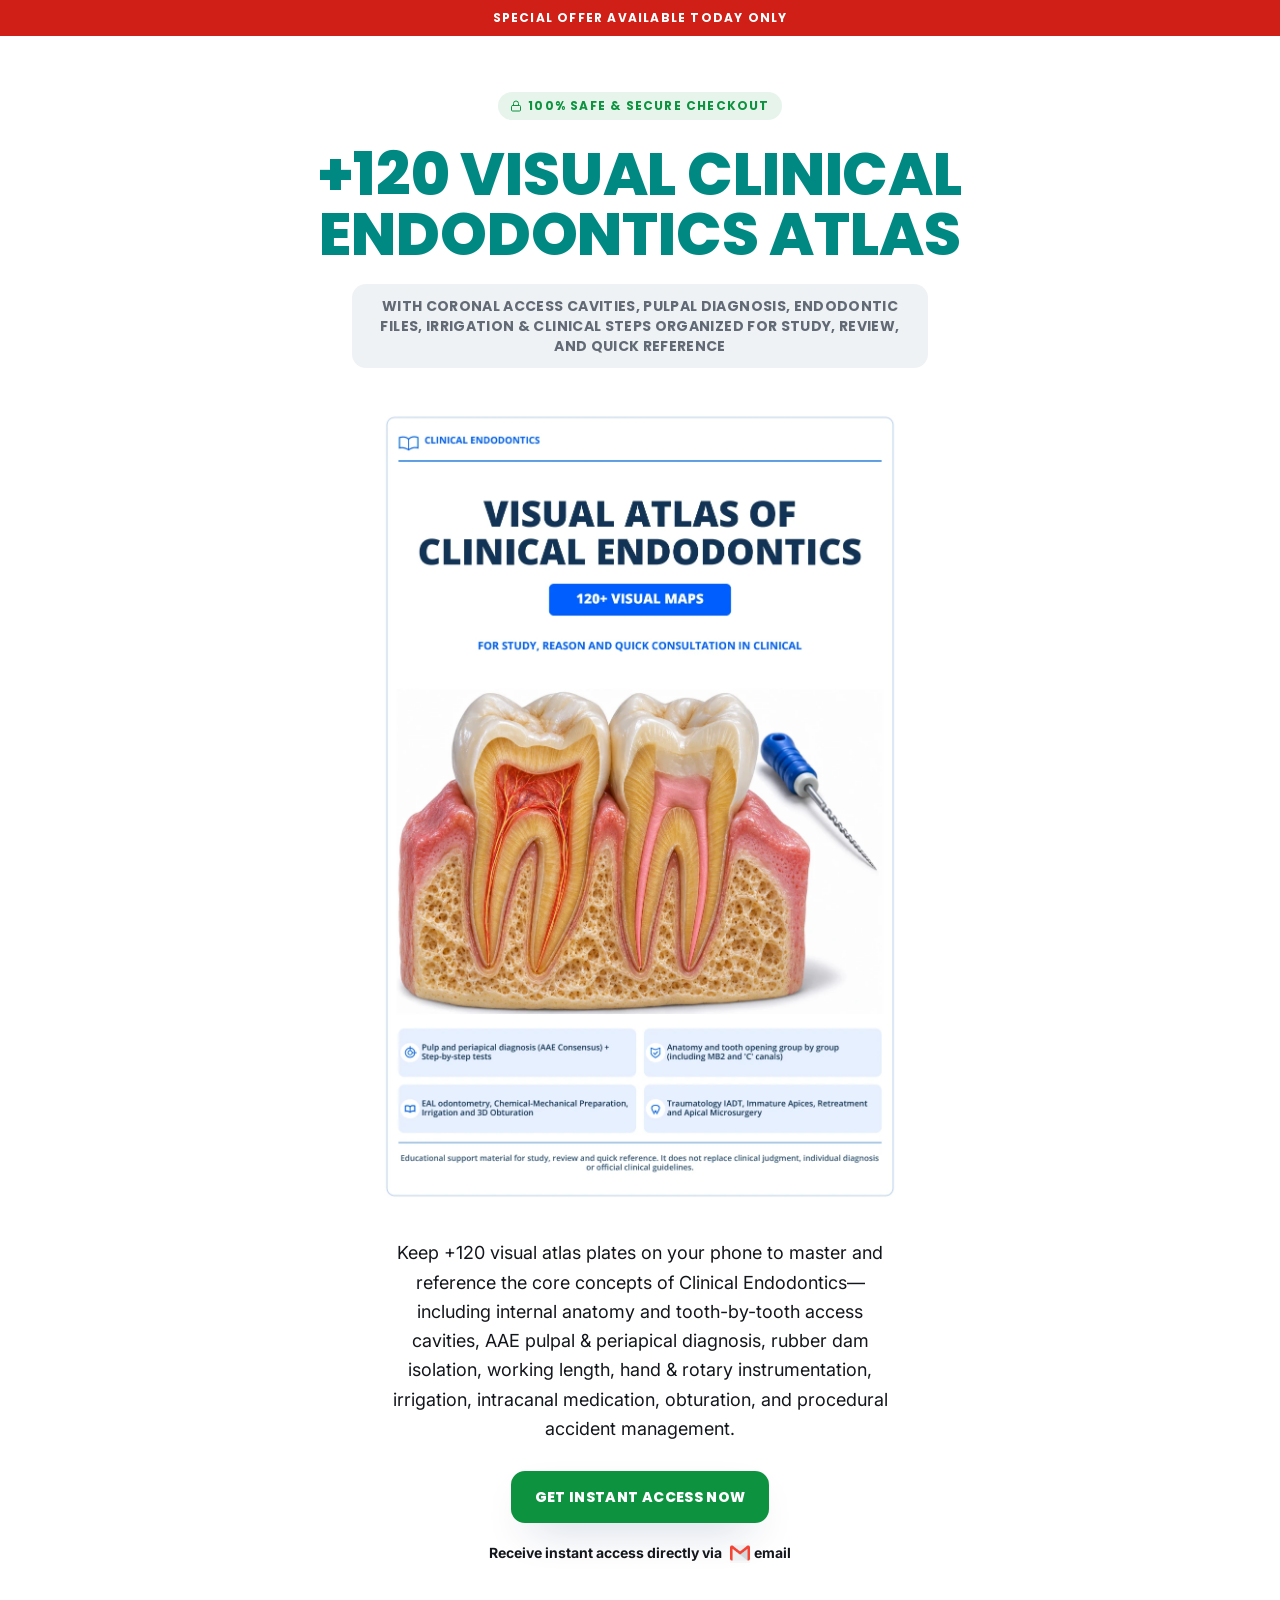
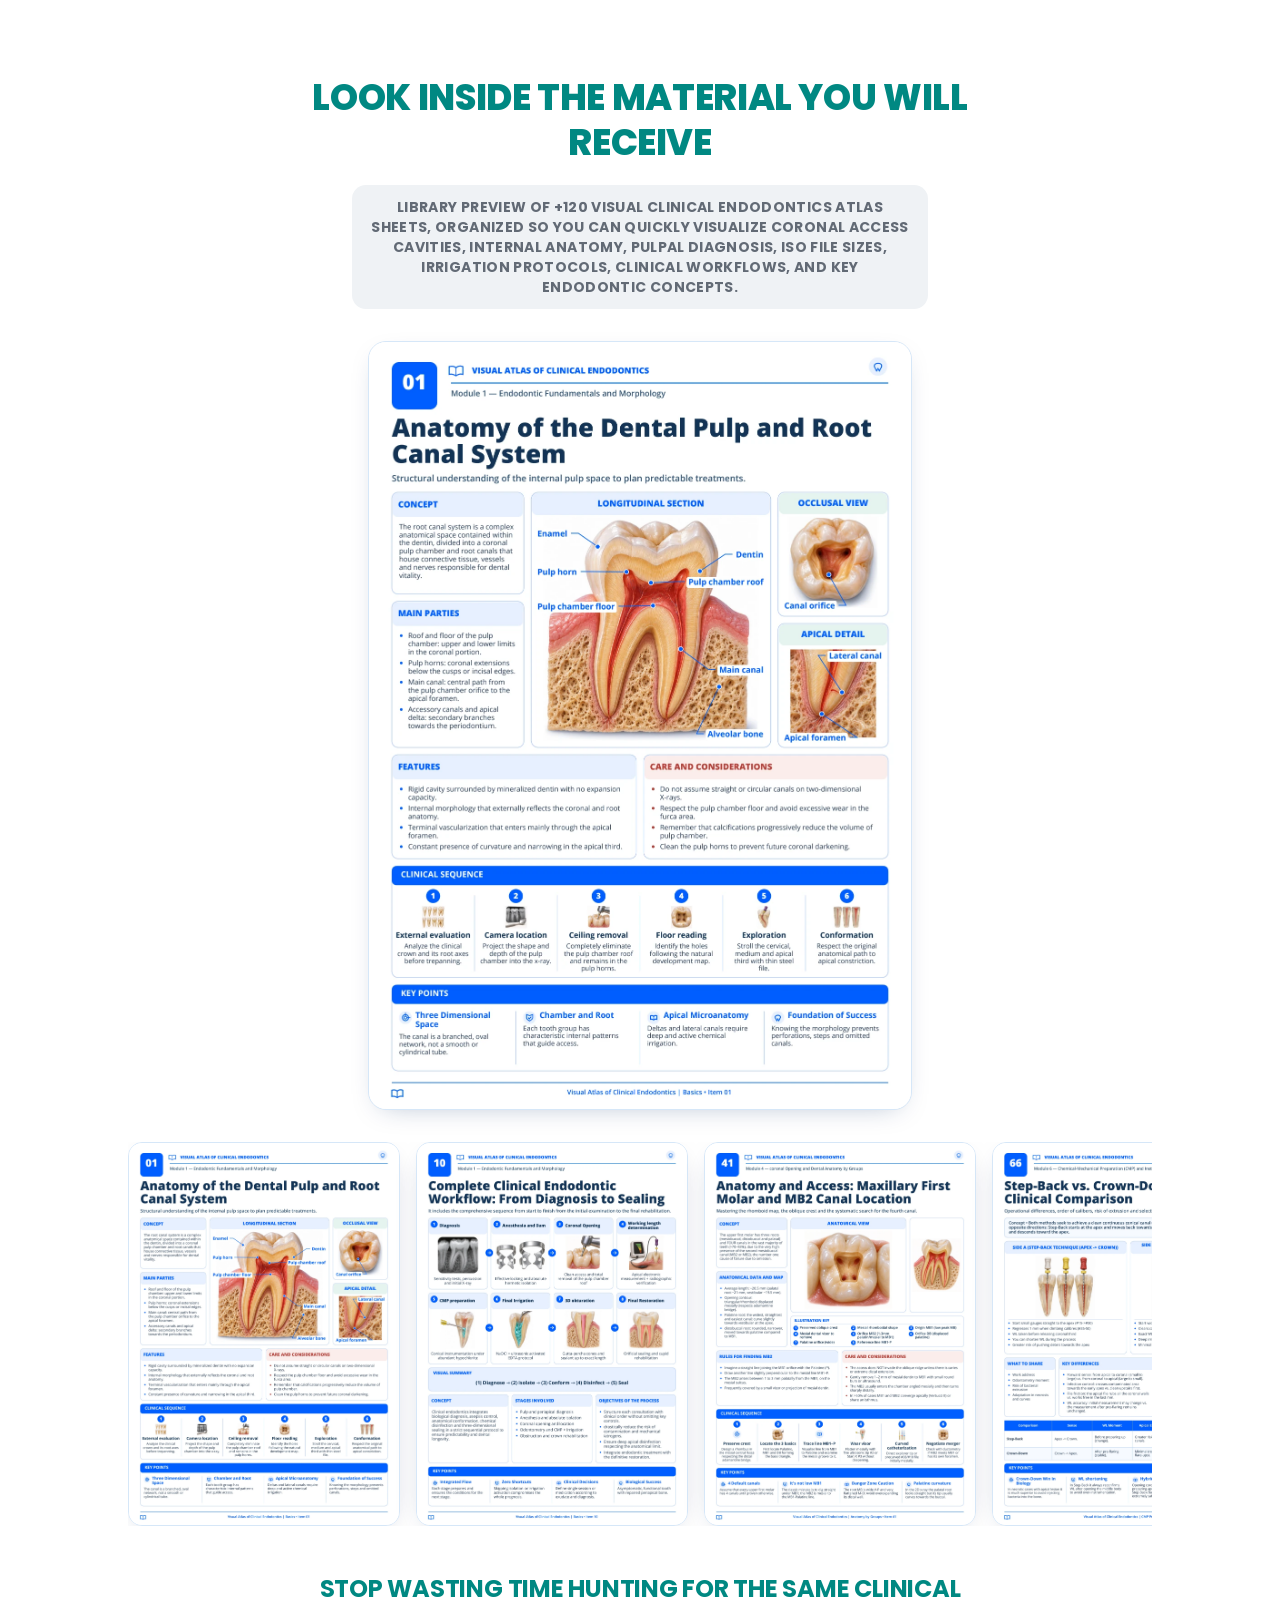
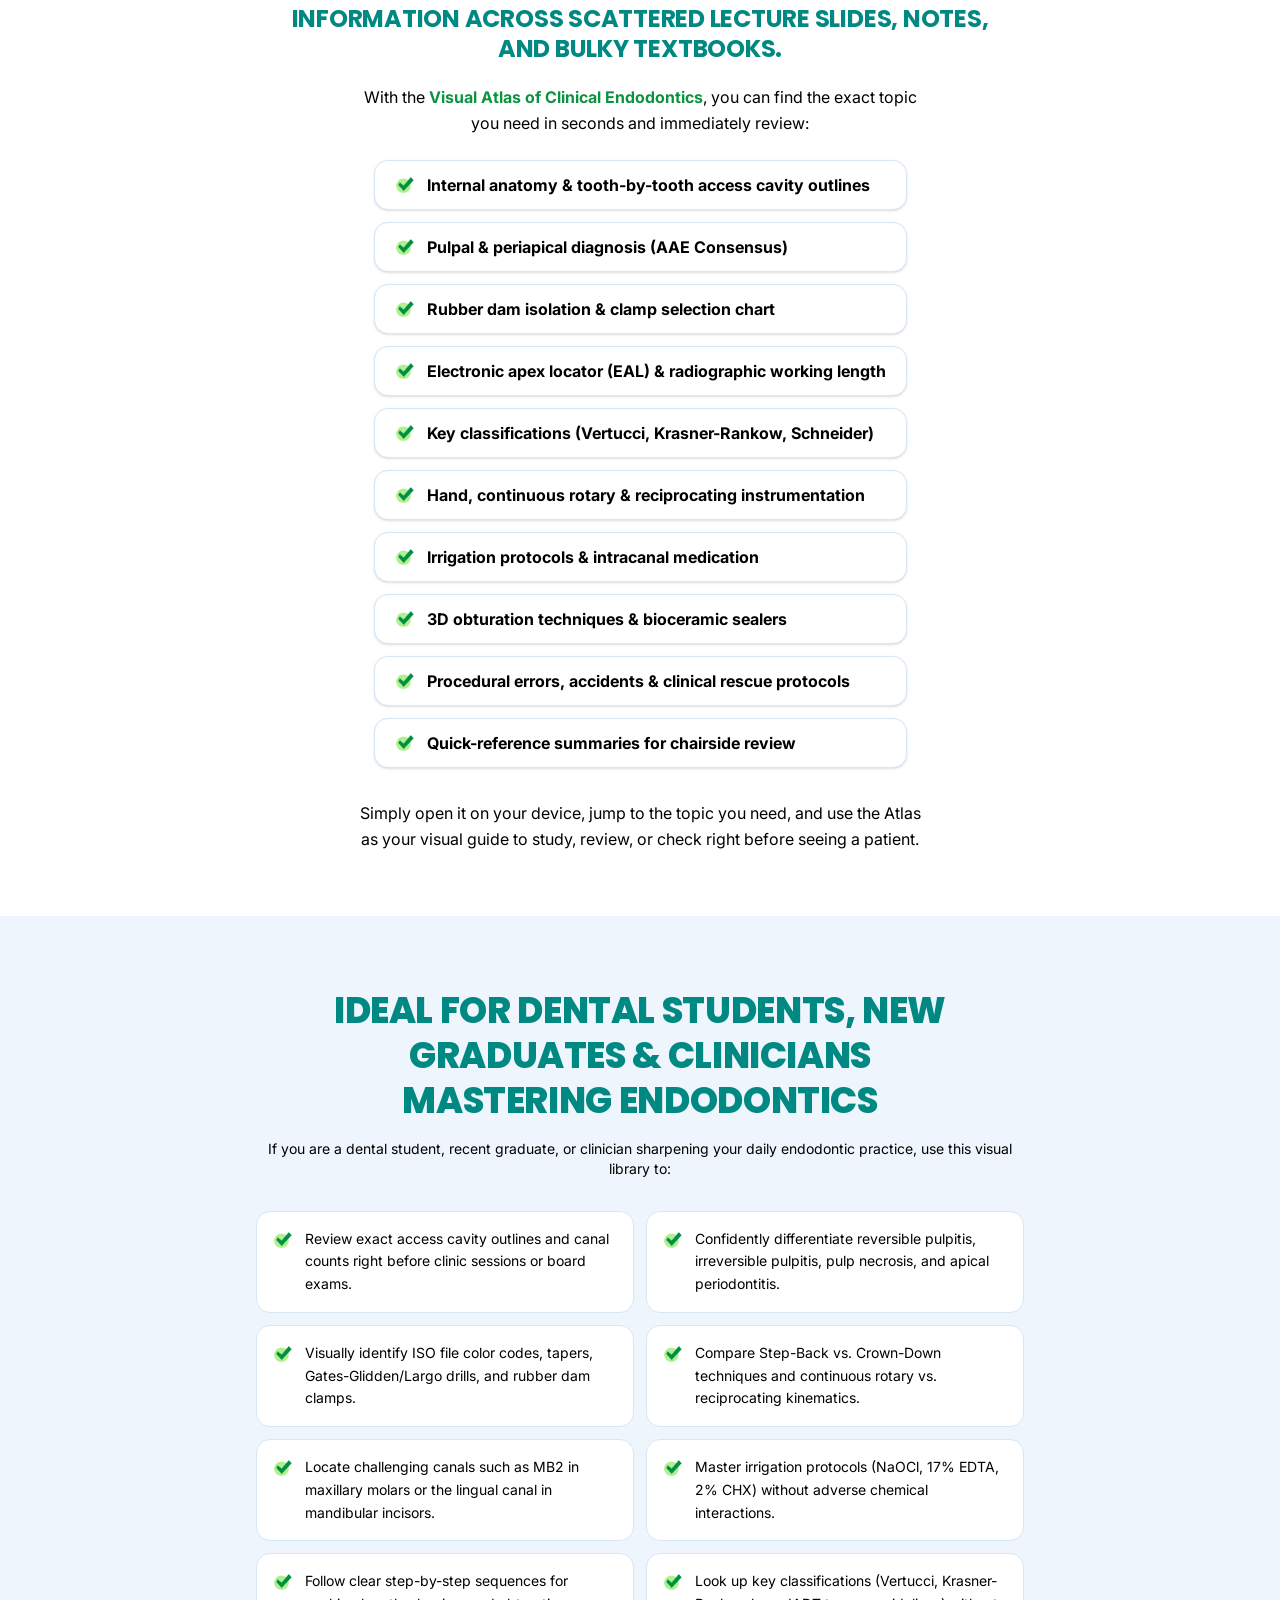
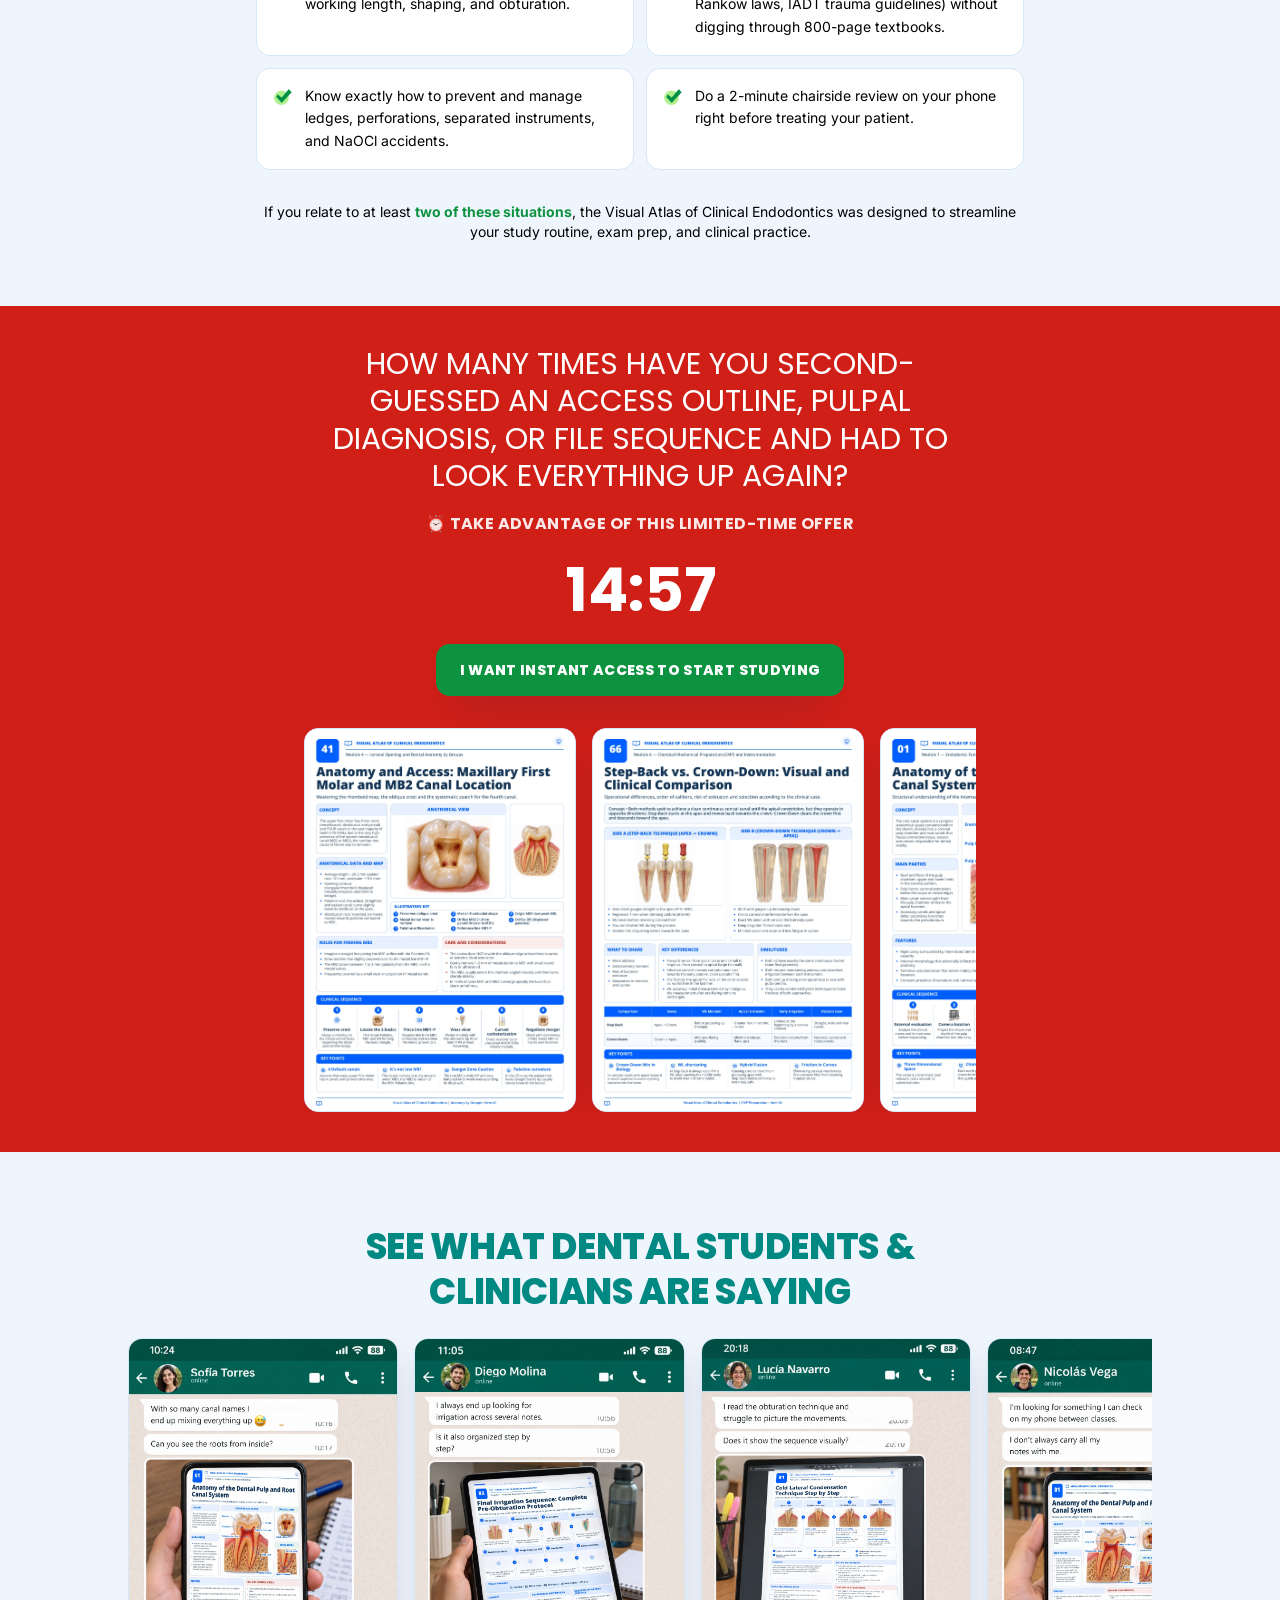
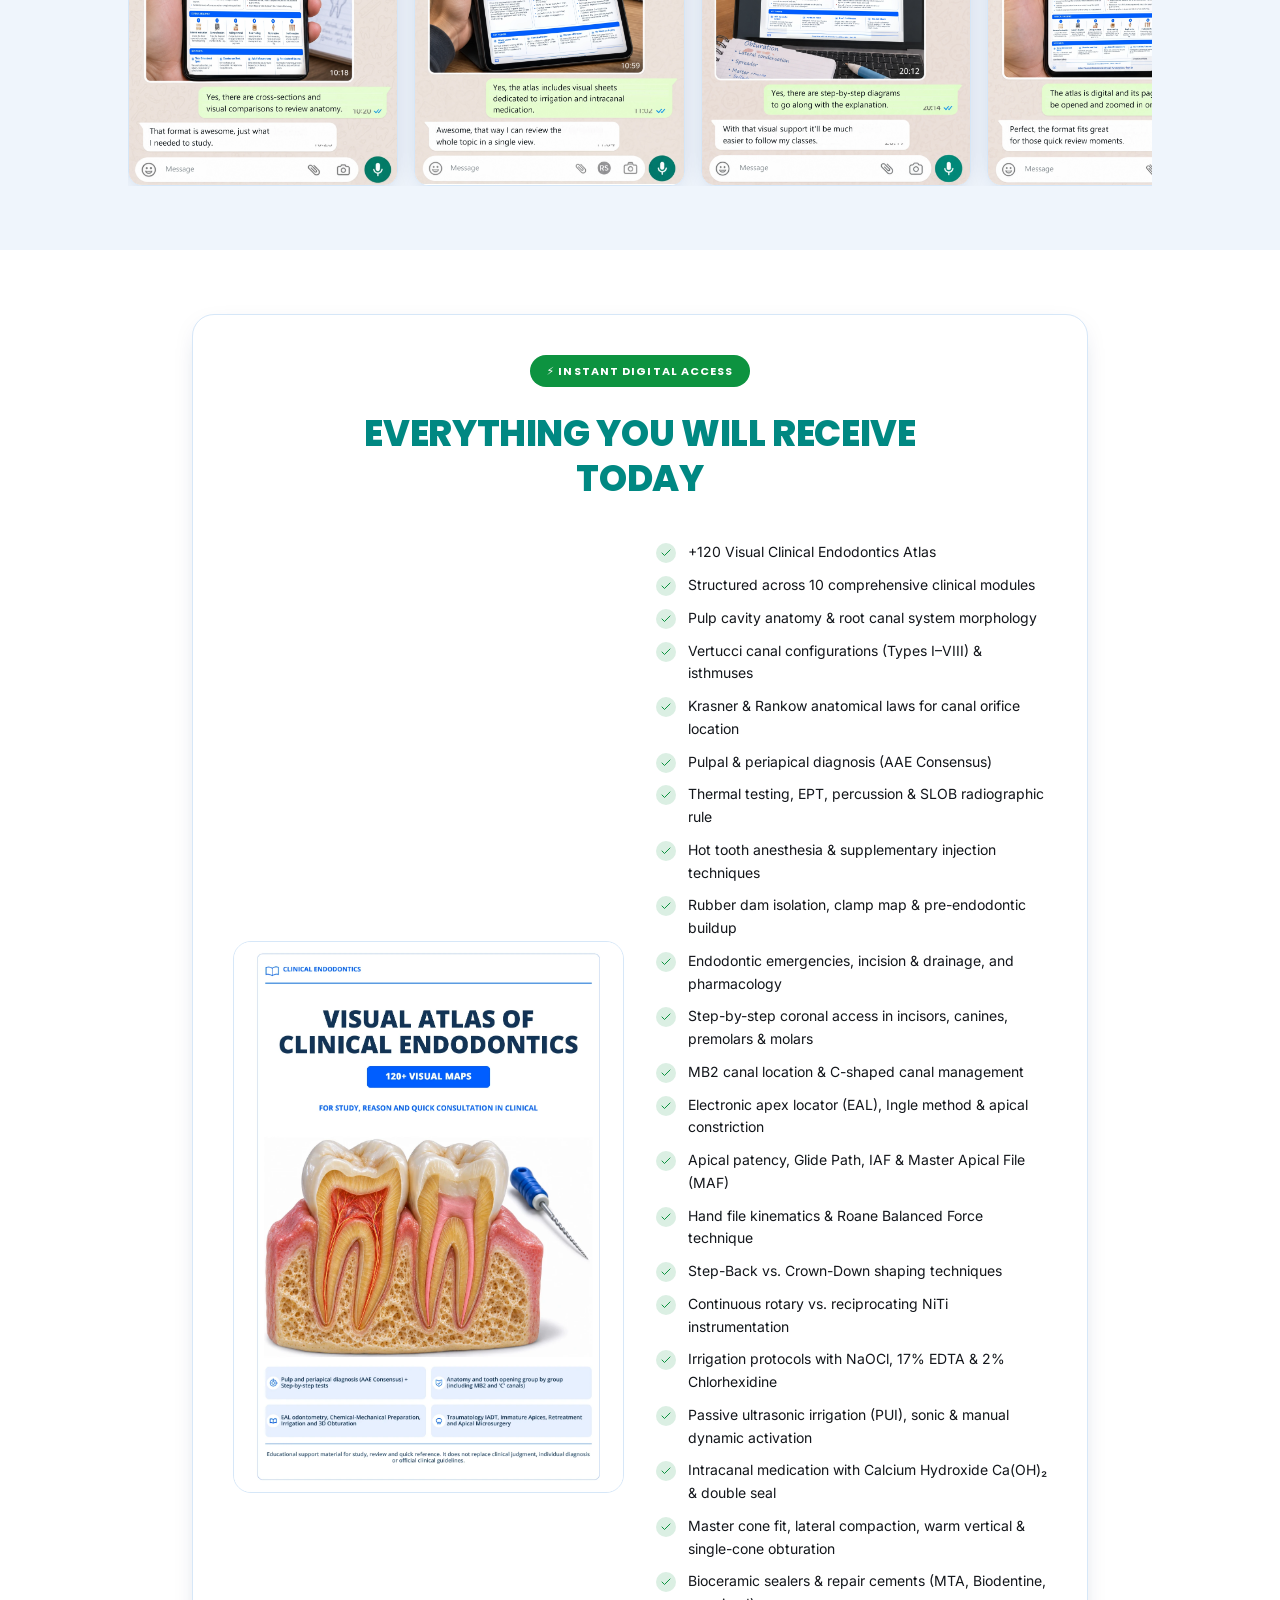
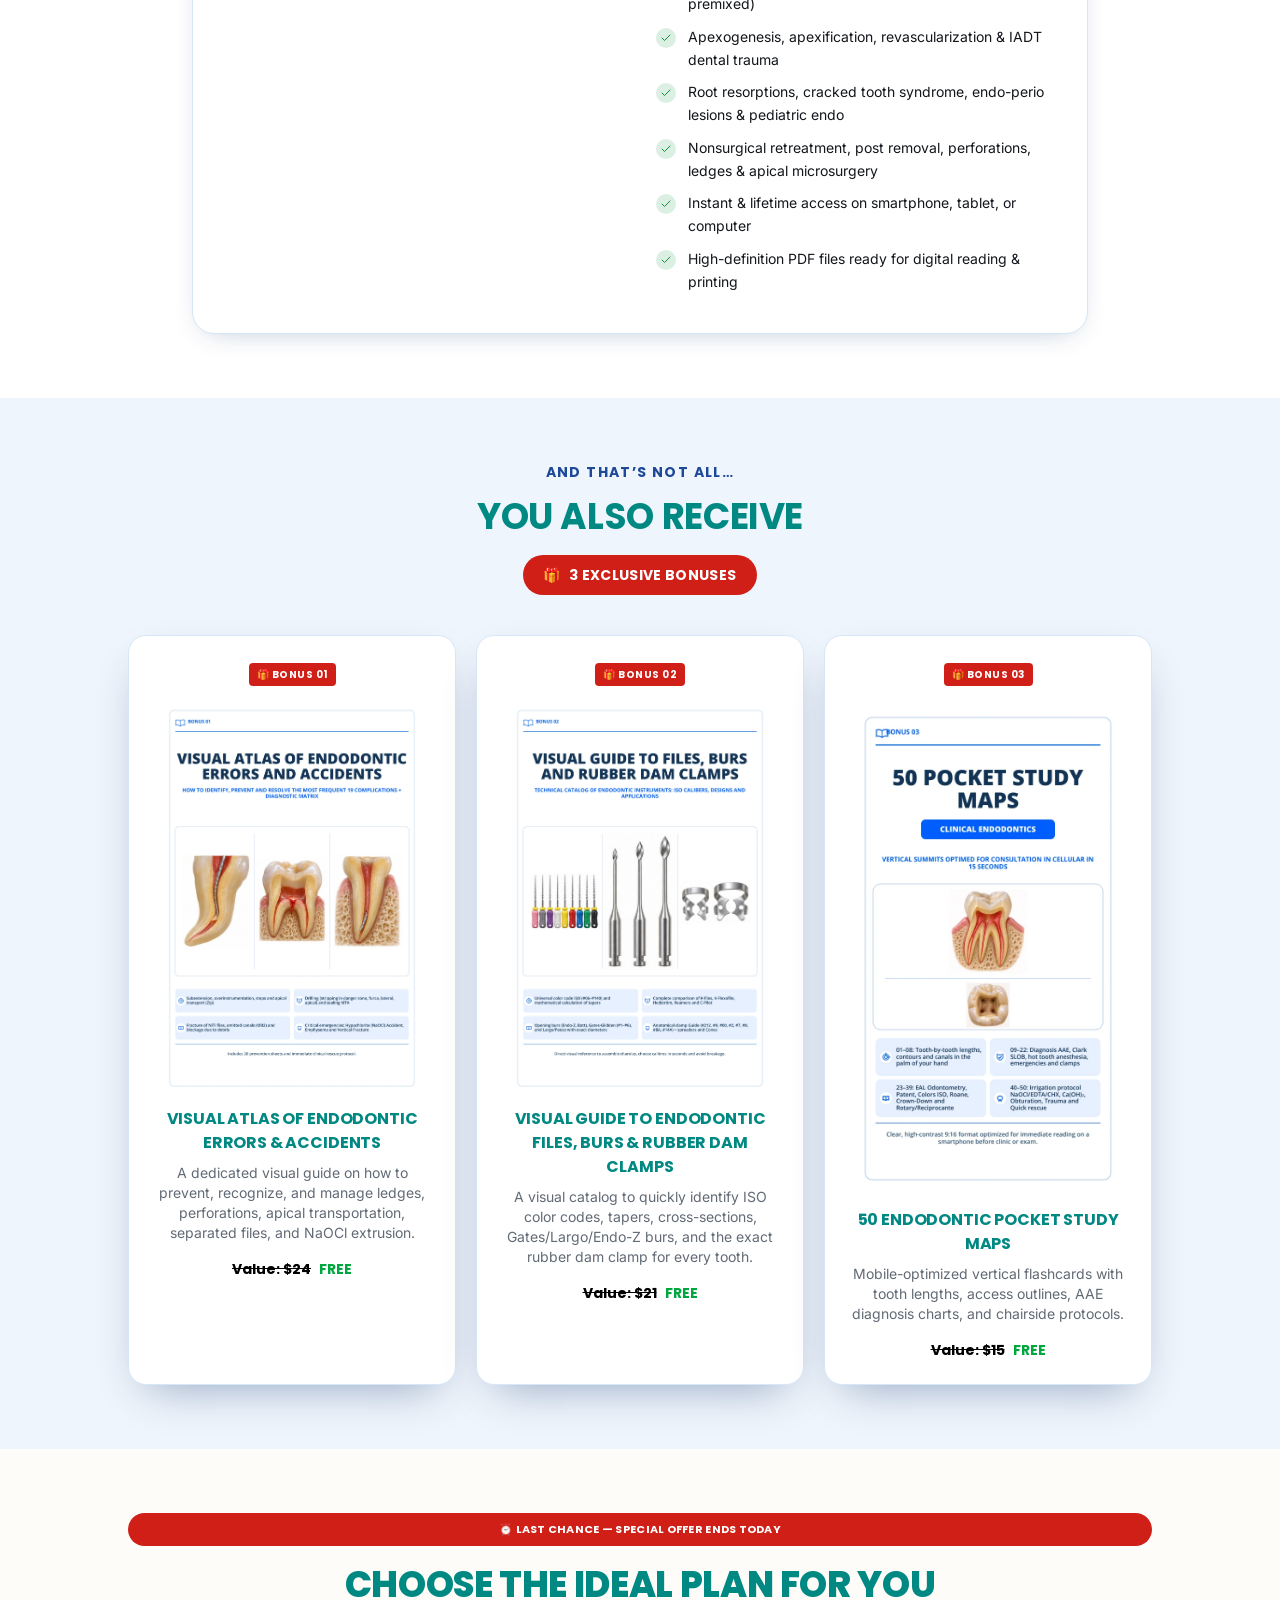
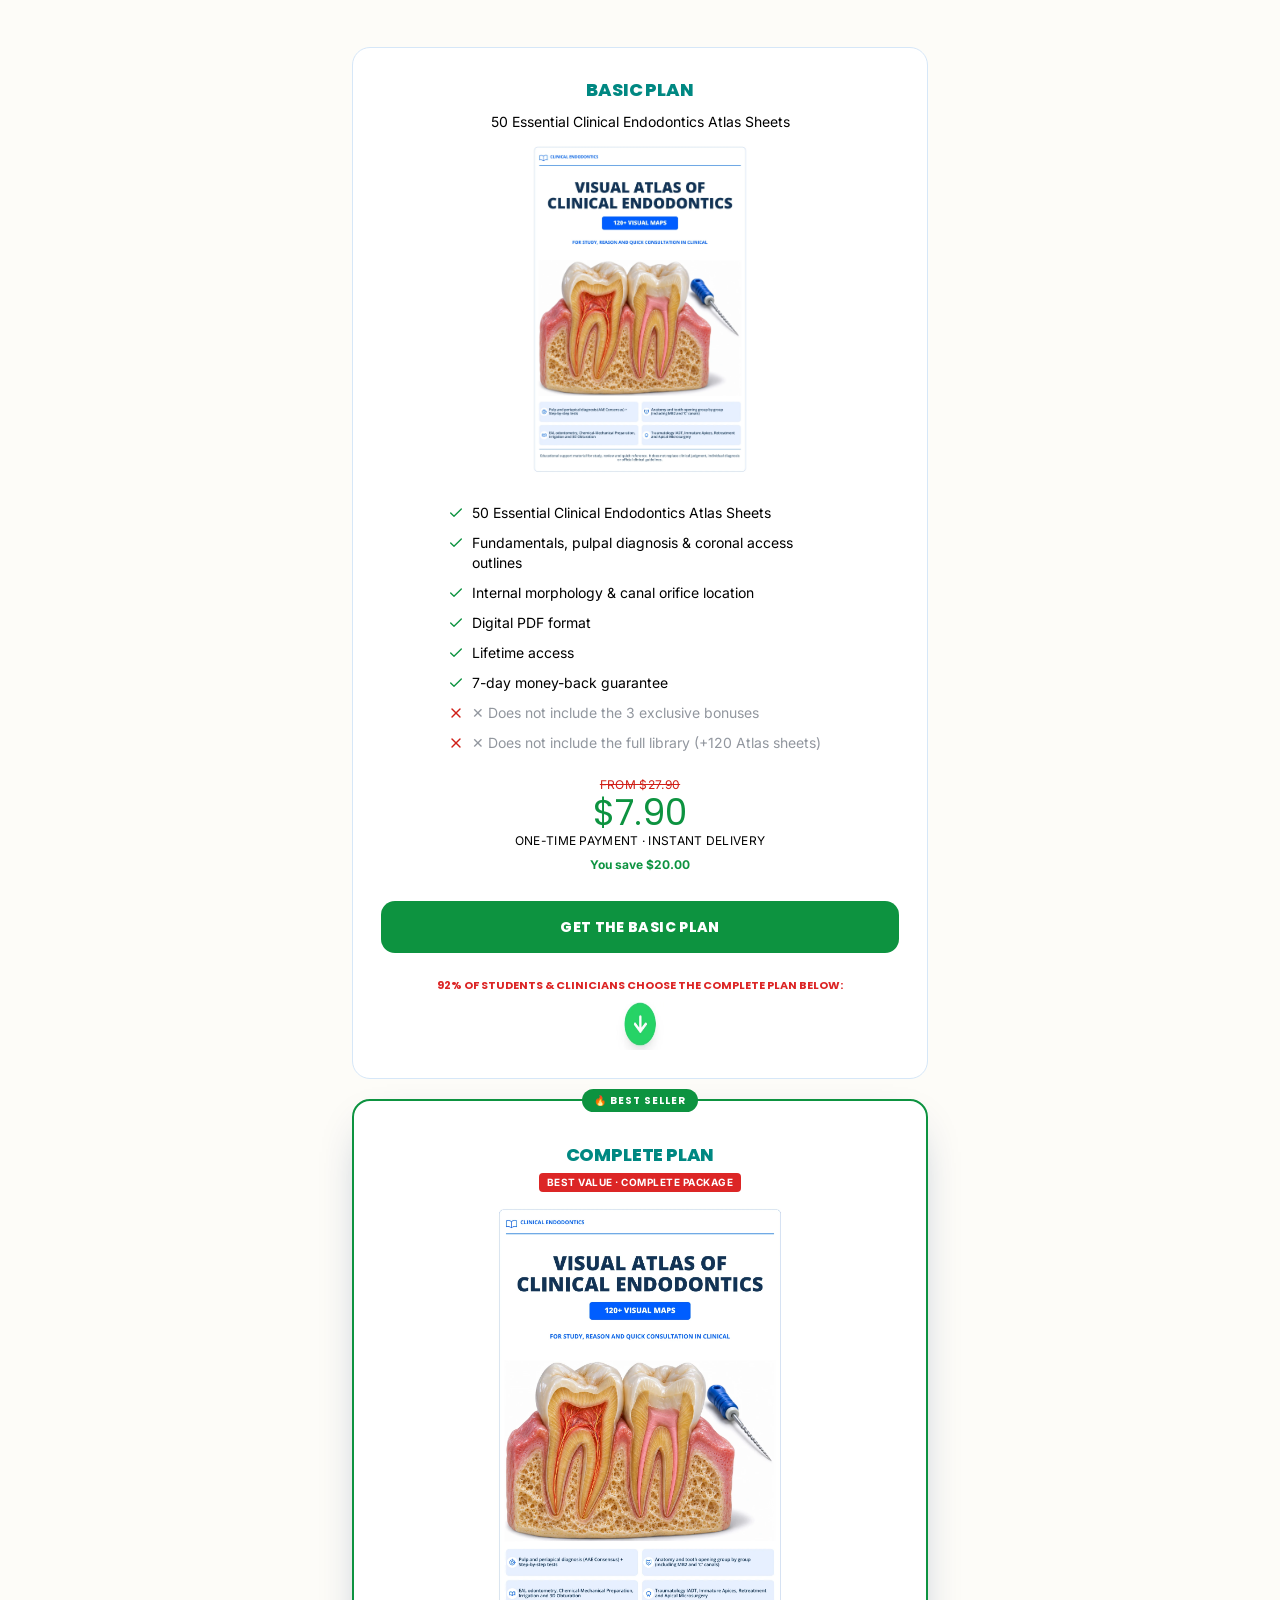
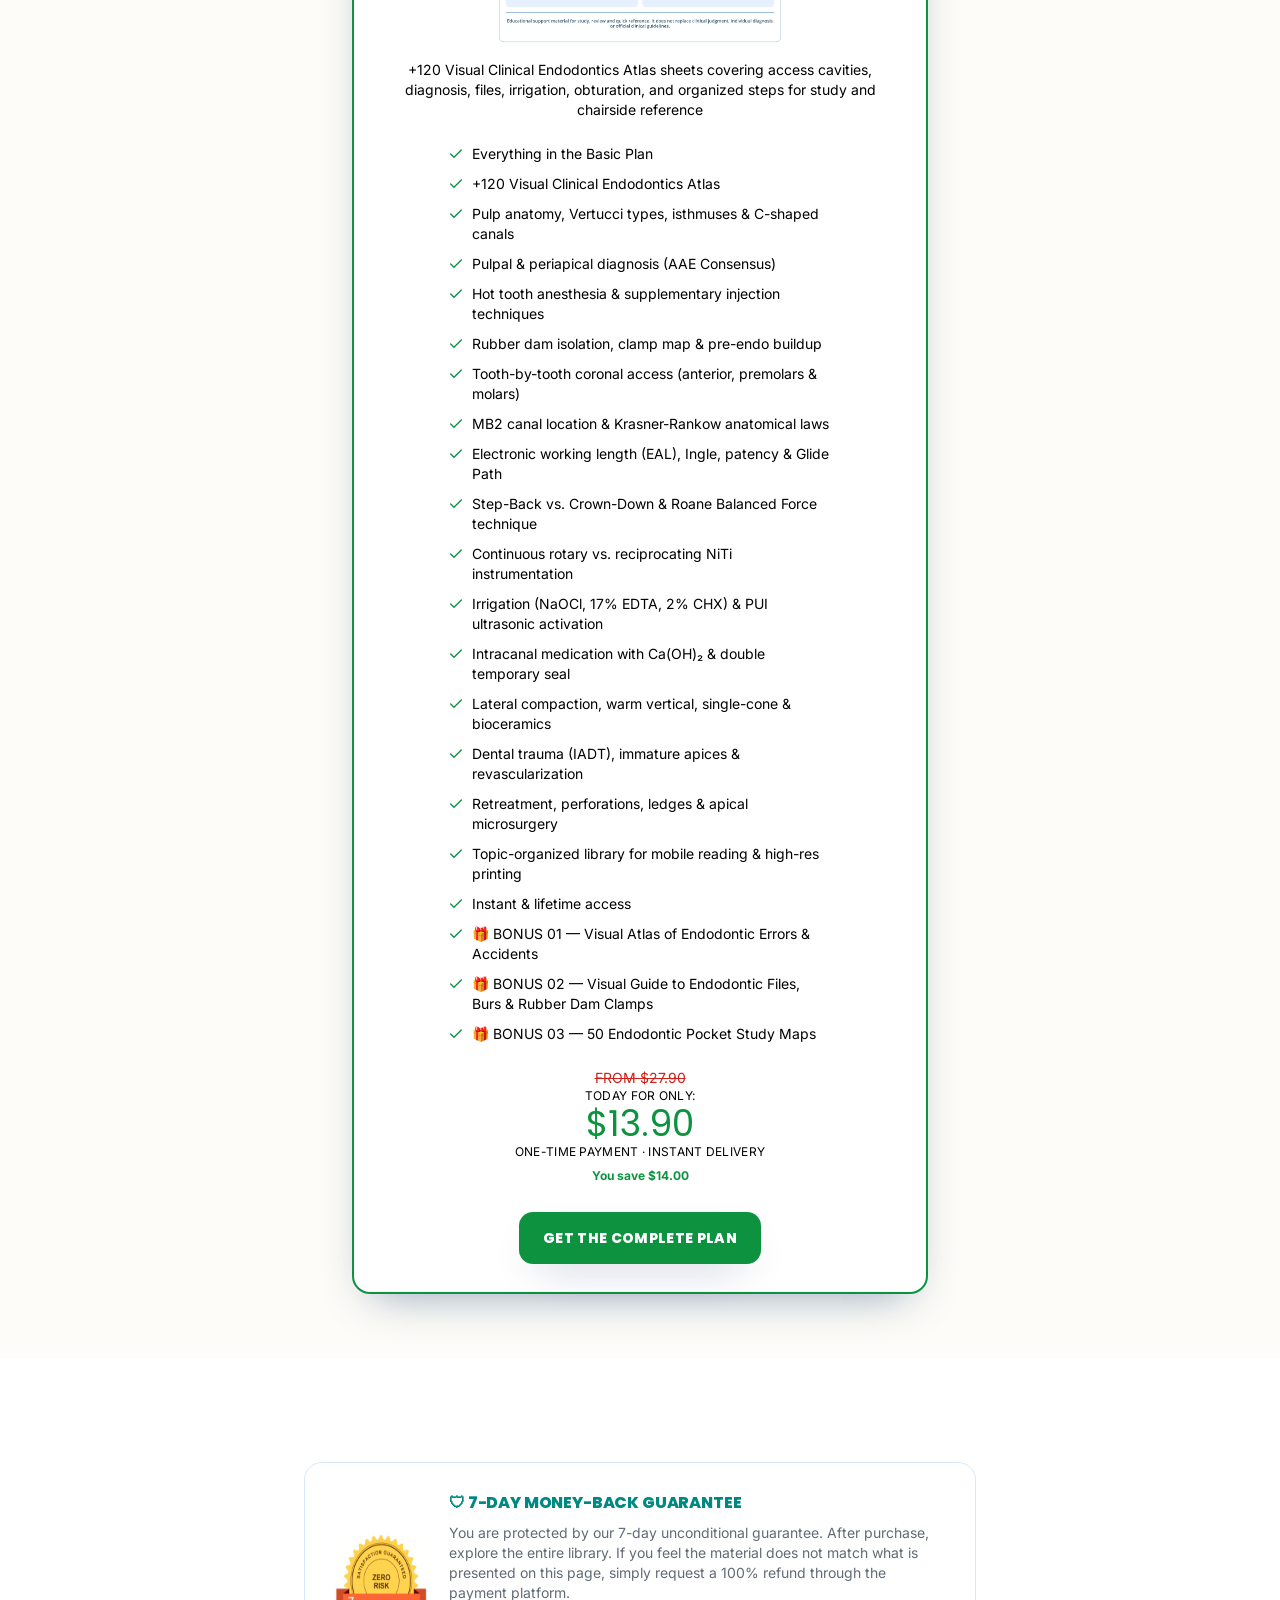
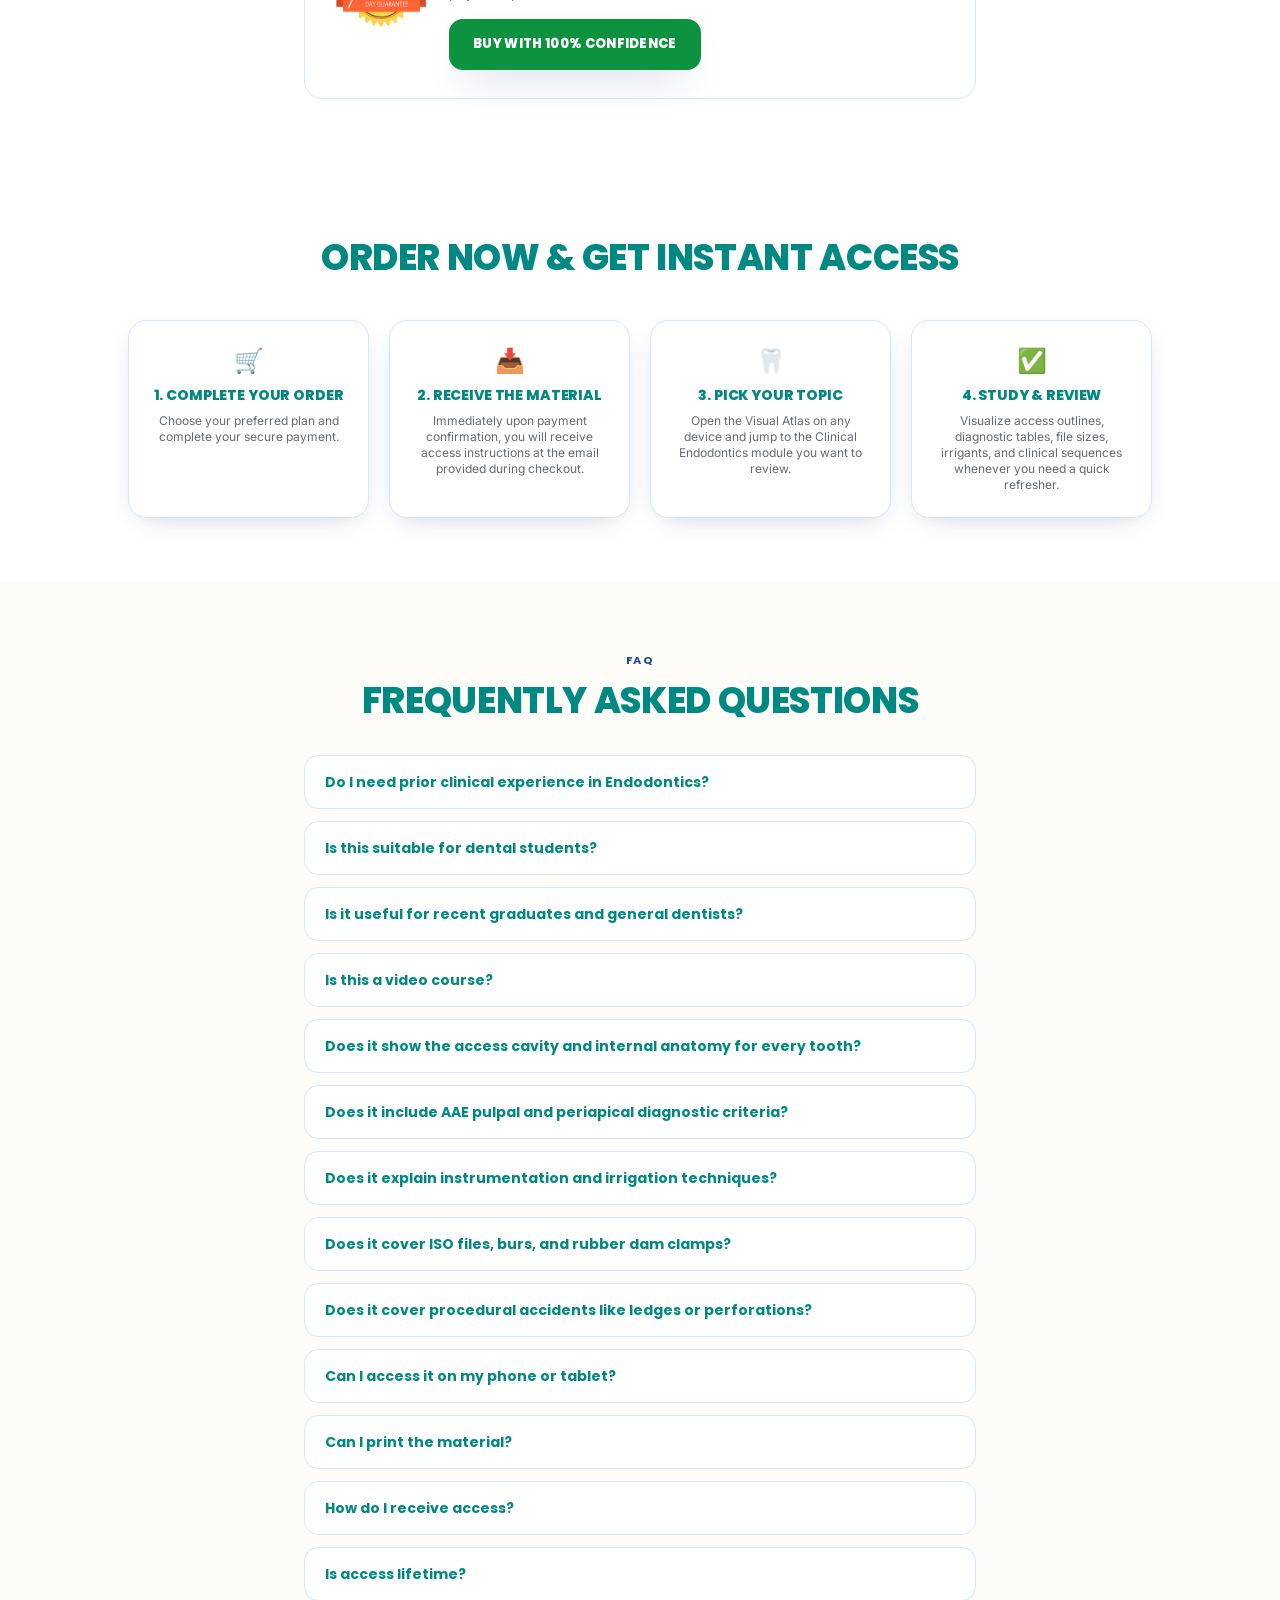
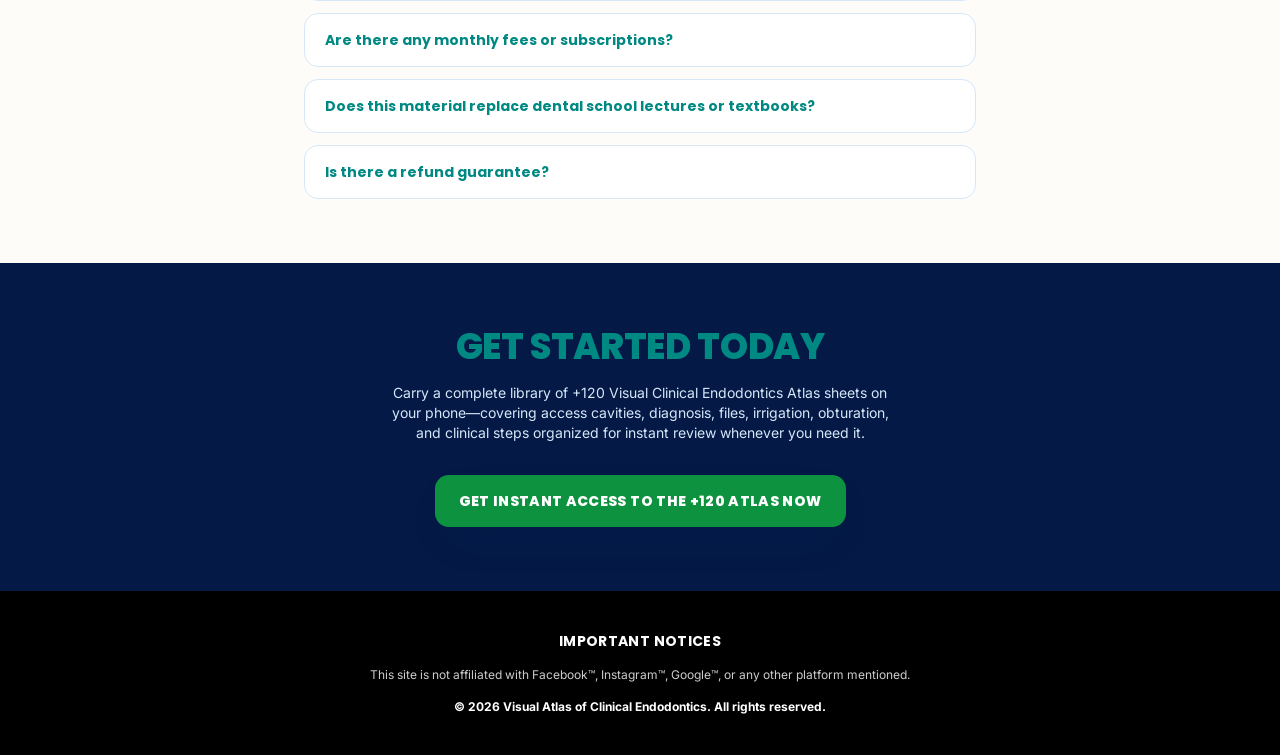
==== commit 6516258a: "chore: remove WhatsApp mentions" ====
--- a/index.html
+++ b/index.html
@@ -63,7 +63,7 @@
 		transition: opacity var(--badge-transition-duration) var(--badge-transition-easing);
 	}
 </style>
-<meta content="images/atlas-mockup-main-2026-08-31.webp" property="og:image"/><meta content="images/atlas-mockup-main-2026-08-31.webp" name="twitter:image"/></head><body><!--$--><main><div class="bg-urgency px-4 py-2.5 text-center"><p class="font-heading text-[11px] font-bold uppercase tracking-widest text-white md:text-xs">SPECIAL OFFER AVAILABLE TODAY ONLY  </p></div><section class="px-5 pb-10 pt-8 md:pt-14"><div class="mx-auto w-full max-w-3xl text-center"><span class="inline-flex items-center gap-1.5 rounded-full bg-cta/10 px-3 py-1.5 font-heading text-[10px] font-bold uppercase tracking-widest text-cta md:text-xs"><svg aria-hidden="true" class="lucide lucide-lock size-3" fill="none" height="24" stroke="currentColor" stroke-linecap="round" stroke-linejoin="round" stroke-width="2" viewbox="0 0 24 24" width="24" xmlns="http://www.w3.org/2000/svg"><rect height="11" rx="2" ry="2" width="18" x="3" y="11"></rect><path d="M7 11V7a5 5 0 0 1 10 0v4"></path></svg> 100% Safe & Secure Checkout</span><h1 class="mt-6 uppercase leading-[0.95] text-teal"><span class="block text-4xl md:text-6xl text-teal">+120 Visual Clinical Endodontics Atlas</span></h1><p class="mx-auto mt-5 max-w-xl rounded-xl bg-muted px-4 py-3 font-heading text-[11px] font-bold uppercase tracking-wide text-muted-foreground md:text-sm">WITH CORONAL ACCESS CAVITIES, PULPAL DIAGNOSIS, ENDODONTIC FILES, IRRIGATION & CLINICAL STEPS ORGANIZED FOR STUDY, REVIEW, AND QUICK REFERENCE</p><img alt="Visual Atlas of Clinical Endodontics" class="mx-auto mt-8 w-full max-w-xl rounded-2xl" height="1200" src="images/atlas-mockup-main-2026-08-31.webp" width="1200"/><p class="mx-auto mt-6 max-w-lg text-base leading-relaxed text-foreground md:text-lg">Keep +120 visual atlas plates on your phone to master and reference the core concepts of Clinical Endodontics—including internal anatomy and tooth-by-tooth access cavities, AAE pulpal & periapical diagnosis, rubber dam isolation, working length, hand & rotary instrumentation, irrigation, intracanal medication, obturation, and procedural accident management.</p><div class="mt-7"><a class="inline-flex w-full items-center justify-center rounded-xl px-6 py-4 text-center font-heading text-sm font-extrabold uppercase tracking-wide transition-all duration-200 hover:-translate-y-0.5 sm:w-auto bg-cta text-white hover:bg-cta-hover shadow-[var(--shadow-lift)] animate-pulse-custom" href="#planos">GET INSTANT ACCESS NOW</a></div><p class="mt-5 flex flex-wrap items-center justify-center gap-x-2 gap-y-1 text-sm font-bold text-foreground"><span>Receive instant access directly on your</span><span class="inline-flex items-center gap-1"><img alt="WhatsApp" class="size-5" loading="lazy" src="images/whatsapp.webp"/> WhatsApp</span><span>and via</span><span class="inline-flex items-center gap-1"><img alt="E-mail" class="size-5" loading="lazy" src="images/gmail.webp"/> email</span></p></div></section><section class="section-pad bg-background"><div class="mx-auto w-full max-w-5xl"><div class="mx-auto max-w-2xl text-center"><h2 class="mt-2 text-2xl leading-tight md:text-4xl uppercase text-teal">LOOK INSIDE THE MATERIAL YOU WILL RECEIVE</h2></div><p class="mx-auto mt-5 max-w-xl rounded-xl bg-muted px-4 py-3 font-heading text-[11px] font-bold uppercase tracking-wide text-muted-foreground md:text-sm text-center">Library preview of +120 Visual Clinical Endodontics Atlas sheets, organized so you can quickly visualize coronal access cavities, internal anatomy, pulpal diagnosis, ISO file sizes, irrigation protocols, clinical workflows, and key endodontic concepts.</p><div class="mx-auto mt-8 max-w-xl px-4"><img alt="Preview: Visual Atlas of Clinical Endodontics library" class="w-full rounded-2xl border border-border bg-card shadow-[var(--shadow-card)]" loading="lazy" src="images/atlas-preview-overdenture.webp"/></div><div aria-label="Carousel of Clinical Endodontics Visual Atlas sheets" class="marquee-viewport relative w-full max-w-full overflow-x-hidden mt-8" role="group"><div class="marquee-track" style="animation-duration:10s"><div class="flex shrink-0 items-stretch"><div class="shrink-0 pr-4"><img alt="Visual Atlas: fundamental parts of endodontic treatment" class="block w-auto max-w-none rounded-xl border border-border bg-card object-contain shadow-[var(--shadow-card)] select-none h-72 sm:h-80 md:h-96" decoding="async" draggable="false" src="images/atlas-item-02.webp"/></div><div class="shrink-0 pr-4"><img alt="Visual Atlas: complete clinical endodontics workflow" class="block w-auto max-w-none rounded-xl border border-border bg-card object-contain shadow-[var(--shadow-card)] select-none h-72 sm:h-80 md:h-96" decoding="async" draggable="false" src="images/atlas-item-10.webp"/></div><div class="shrink-0 pr-4"><img alt="Visual Atlas: anatomy and MB2 canal location" class="block w-auto max-w-none rounded-xl border border-border bg-card object-contain shadow-[var(--shadow-card)] select-none h-72 sm:h-80 md:h-96" decoding="async" draggable="false" src="images/atlas-item-24.webp"/></div><div class="shrink-0 pr-4"><img alt="Visual Atlas: Step-Back vs. Crown-Down technique" class="block w-auto max-w-none rounded-xl border border-border bg-card object-contain shadow-[var(--shadow-card)] select-none h-72 sm:h-80 md:h-96" decoding="async" draggable="false" src="images/atlas-item-25.webp"/></div><div class="shrink-0 pr-4"><img alt="Visual Atlas: irrigation protocol and ultrasonic activation" class="block w-auto max-w-none rounded-xl border border-border bg-card object-contain shadow-[var(--shadow-card)] select-none h-72 sm:h-80 md:h-96" decoding="async" draggable="false" src="images/atlas-item-overdenture.webp"/></div><div class="shrink-0 pr-4"><img alt="Visual Atlas: obturation techniques and bioceramic sealers" class="block w-auto max-w-none rounded-xl border border-border bg-card object-contain shadow-[var(--shadow-card)] select-none h-72 sm:h-80 md:h-96" decoding="async" draggable="false" src="images/atlas-item-protocolo.webp"/></div></div><div aria-hidden="true" class="flex shrink-0 items-stretch"><div class="shrink-0 pr-4"><img alt="" aria-hidden="true" class="block w-auto max-w-none rounded-xl border border-border bg-card object-contain shadow-[var(--shadow-card)] select-none h-72 sm:h-80 md:h-96" decoding="async" draggable="false" src="images/atlas-item-02.webp"/></div><div class="shrink-0 pr-4"><img alt="" aria-hidden="true" class="block w-auto max-w-none rounded-xl border border-border bg-card object-contain shadow-[var(--shadow-card)] select-none h-72 sm:h-80 md:h-96" decoding="async" draggable="false" src="images/atlas-item-10.webp"/></div><div class="shrink-0 pr-4"><img alt="" aria-hidden="true" class="block w-auto max-w-none rounded-xl border border-border bg-card object-contain shadow-[var(--shadow-card)] select-none h-72 sm:h-80 md:h-96" decoding="async" draggable="false" src="images/atlas-item-24.webp"/></div><div class="shrink-0 pr-4"><img alt="" aria-hidden="true" class="block w-auto max-w-none rounded-xl border border-border bg-card object-contain shadow-[var(--shadow-card)] select-none h-72 sm:h-80 md:h-96" decoding="async" draggable="false" src="images/atlas-item-25.webp"/></div><div class="shrink-0 pr-4"><img alt="" aria-hidden="true" class="block w-auto max-w-none rounded-xl border border-border bg-card object-contain shadow-[var(--shadow-card)] select-none h-72 sm:h-80 md:h-96" decoding="async" draggable="false" src="images/atlas-item-overdenture.webp"/></div><div class="shrink-0 pr-4"><img alt="" aria-hidden="true" class="block w-auto max-w-none rounded-xl border border-border bg-card object-contain shadow-[var(--shadow-card)] select-none h-72 sm:h-80 md:h-96" decoding="async" draggable="false" src="images/atlas-item-protocolo.webp"/></div></div></div></div><div class="mx-auto mt-12 max-w-3xl px-4 text-center"><h3 class="font-heading text-xl font-bold uppercase leading-tight text-teal md:text-2xl">Stop wasting time hunting for the same clinical information across scattered lecture slides, notes, and bulky textbooks.</h3><p class="mx-auto mt-5 max-w-xl text-sm leading-relaxed text-black md:text-base">With the <span class="font-bold text-cta">Visual Atlas of Clinical Endodontics</span>, you can find the exact topic you need in seconds and immediately review:</p><ul class="mx-auto mt-6 inline-flex flex-col gap-3 text-left"><li class="flex items-center gap-3 rounded-xl border border-border bg-card px-5 py-3 shadow-sm"><img alt="" aria-hidden="true" class="size-5 shrink-0" loading="lazy" src="images/check-verde-platibanda.webp"/><span class="text-sm font-bold text-black md:text-base">Internal anatomy & tooth-by-tooth access cavity outlines</span></li><li class="flex items-center gap-3 rounded-xl border border-border bg-card px-5 py-3 shadow-sm"><img alt="" aria-hidden="true" class="size-5 shrink-0" loading="lazy" src="images/check-verde-platibanda.webp"/><span class="text-sm font-bold text-black md:text-base">Pulpal & periapical diagnosis (AAE Consensus)</span></li><li class="flex items-center gap-3 rounded-xl border border-border bg-card px-5 py-3 shadow-sm"><img alt="" aria-hidden="true" class="size-5 shrink-0" loading="lazy" src="images/check-verde-platibanda.webp"/><span class="text-sm font-bold text-black md:text-base">Rubber dam isolation & clamp selection chart</span></li><li class="flex items-center gap-3 rounded-xl border border-border bg-card px-5 py-3 shadow-sm"><img alt="" aria-hidden="true" class="size-5 shrink-0" loading="lazy" src="images/check-verde-platibanda.webp"/><span class="text-sm font-bold text-black md:text-base">Electronic apex locator (EAL) & radiographic working length</span></li><li class="flex items-center gap-3 rounded-xl border border-border bg-card px-5 py-3 shadow-sm"><img alt="" aria-hidden="true" class="size-5 shrink-0" loading="lazy" src="images/check-verde-platibanda.webp"/><span class="text-sm font-bold text-black md:text-base">Key classifications (Vertucci, Krasner-Rankow, Schneider)</span></li><li class="flex items-center gap-3 rounded-xl border border-border bg-card px-5 py-3 shadow-sm"><img alt="" aria-hidden="true" class="size-5 shrink-0" loading="lazy" src="images/check-verde-platibanda.webp"/><span class="text-sm font-bold text-black md:text-base">Hand, continuous rotary & reciprocating instrumentation</span></li><li class="flex items-center gap-3 rounded-xl border border-border bg-card px-5 py-3 shadow-sm"><img alt="" aria-hidden="true" class="size-5 shrink-0" loading="lazy" src="images/check-verde-platibanda.webp"/><span class="text-sm font-bold text-black md:text-base">Irrigation protocols & intracanal medication</span></li><li class="flex items-center gap-3 rounded-xl border border-border bg-card px-5 py-3 shadow-sm"><img alt="" aria-hidden="true" class="size-5 shrink-0" loading="lazy" src="images/check-verde-platibanda.webp"/><span class="text-sm font-bold text-black md:text-base">3D obturation techniques & bioceramic sealers</span></li><li class="flex items-center gap-3 rounded-xl border border-border bg-card px-5 py-3 shadow-sm"><img alt="" aria-hidden="true" class="size-5 shrink-0" loading="lazy" src="images/check-verde-platibanda.webp"/><span class="text-sm font-bold text-black md:text-base">Procedural errors, accidents & clinical rescue protocols</span></li><li class="flex items-center gap-3 rounded-xl border border-border bg-card px-5 py-3 shadow-sm"><img alt="" aria-hidden="true" class="size-5 shrink-0" loading="lazy" src="images/check-verde-platibanda.webp"/><span class="text-sm font-bold text-black md:text-base">Quick-reference summaries for chairside review</span></li></ul><p class="mx-auto mt-8 max-w-xl text-sm leading-relaxed text-black md:text-base">Simply open it on your device, jump to the topic you need, and use the Atlas as your visual guide to study, review, or check right before seeing a patient.</p></div></div></section><section class="section-pad bg-brand-soft/40"><div class="mx-auto w-full max-w-5xl"><div class="text-center"><div class="mx-auto max-w-2xl text-center"><h2 class="mt-2 text-2xl leading-tight md:text-4xl uppercase text-teal">IDEAL FOR DENTAL STUDENTS, NEW GRADUATES & CLINICIANS MASTERING ENDODONTICS</h2></div><p class="mx-auto mt-4 max-w-3xl text-sm text-black">If you are a dental student, recent graduate, or clinician sharpening your daily endodontic practice, use this visual library to:</p><ul class="mx-auto mt-8 grid max-w-3xl gap-3 sm:grid-cols-2 text-left"><li class="flex gap-3 rounded-xl border border-border bg-card p-4 text-sm leading-relaxed text-black"><img alt="" aria-hidden="true" class="mt-0.5 size-5 shrink-0" loading="lazy" src="images/check-verde-platibanda.webp"/>Review exact access cavity outlines and canal counts right before clinic sessions or board exams.</li><li class="flex gap-3 rounded-xl border border-border bg-card p-4 text-sm leading-relaxed text-black"><img alt="" aria-hidden="true" class="mt-0.5 size-5 shrink-0" loading="lazy" src="images/check-verde-platibanda.webp"/>Confidently differentiate reversible pulpitis, irreversible pulpitis, pulp necrosis, and apical periodontitis.</li><li class="flex gap-3 rounded-xl border border-border bg-card p-4 text-sm leading-relaxed text-black"><img alt="" aria-hidden="true" class="mt-0.5 size-5 shrink-0" loading="lazy" src="images/check-verde-platibanda.webp"/>Visually identify ISO file color codes, tapers, Gates-Glidden/Largo drills, and rubber dam clamps.</li><li class="flex gap-3 rounded-xl border border-border bg-card p-4 text-sm leading-relaxed text-black"><img alt="" aria-hidden="true" class="mt-0.5 size-5 shrink-0" loading="lazy" src="images/check-verde-platibanda.webp"/>Compare Step-Back vs. Crown-Down techniques and continuous rotary vs. reciprocating kinematics.</li><li class="flex gap-3 rounded-xl border border-border bg-card p-4 text-sm leading-relaxed text-black"><img alt="" aria-hidden="true" class="mt-0.5 size-5 shrink-0" loading="lazy" src="images/check-verde-platibanda.webp"/>Locate challenging canals such as MB2 in maxillary molars or the lingual canal in mandibular incisors.</li><li class="flex gap-3 rounded-xl border border-border bg-card p-4 text-sm leading-relaxed text-black"><img alt="" aria-hidden="true" class="mt-0.5 size-5 shrink-0" loading="lazy" src="images/check-verde-platibanda.webp"/>Master irrigation protocols (NaOCl, 17% EDTA, 2% CHX) without adverse chemical interactions.</li><li class="flex gap-3 rounded-xl border border-border bg-card p-4 text-sm leading-relaxed text-black"><img alt="" aria-hidden="true" class="mt-0.5 size-5 shrink-0" loading="lazy" src="images/check-verde-platibanda.webp"/>Follow clear step-by-step sequences for working length, shaping, and obturation.</li><li class="flex gap-3 rounded-xl border border-border bg-card p-4 text-sm leading-relaxed text-black"><img alt="" aria-hidden="true" class="mt-0.5 size-5 shrink-0" loading="lazy" src="images/check-verde-platibanda.webp"/>Look up key classifications (Vertucci, Krasner-Rankow laws, IADT trauma guidelines) without digging through 800-page textbooks.</li><li class="flex gap-3 rounded-xl border border-border bg-card p-4 text-sm leading-relaxed text-black"><img alt="" aria-hidden="true" class="mt-0.5 size-5 shrink-0" loading="lazy" src="images/check-verde-platibanda.webp"/>Know exactly how to prevent and manage ledges, perforations, separated instruments, and NaOCl accidents.</li><li class="flex gap-3 rounded-xl border border-border bg-card p-4 text-sm leading-relaxed text-black"><img alt="" aria-hidden="true" class="mt-0.5 size-5 shrink-0" loading="lazy" src="images/check-verde-platibanda.webp"/>Do a 2-minute chairside review on your phone right before treating your patient.</li></ul><p class="mx-auto mt-8 max-w-3xl text-sm text-black">If you relate to at least <span class="font-bold text-cta">two of these situations</span>, the <!-- -->Visual Atlas of Clinical Endodontics<!-- --> was designed to streamline your study routine, exam prep, and clinical practice.</p></div></div></section><section class="bg-urgency px-4 py-8 text-center text-white sm:py-10"><div class="mx-auto max-w-2xl"><p class="font-heading text-xl uppercase leading-tight text-white md:text-3xl">HOW MANY TIMES HAVE YOU SECOND-GUESSED AN ACCESS OUTLINE, PULPAL DIAGNOSIS, OR FILE SEQUENCE AND HAD TO LOOK EVERYTHING UP AGAIN?</p><p class="mt-4 text-sm md:text-base opacity-90 max-w-xl mx-auto font-heading font-bold uppercase tracking-wide">⏰ Take advantage of this limited-time offer</p><div class="mt-6 flex items-center justify-center gap-3"><span id="countdown-timer" class="font-heading text-5xl font-bold tabular-nums md:text-6xl" role="timer" aria-live="off">15:00</span></div><div class="mt-6"><a class="inline-flex w-full items-center justify-center rounded-xl px-6 py-4 text-center font-heading text-sm font-extrabold uppercase tracking-wide transition-all duration-200 hover:-translate-y-0.5 sm:w-auto bg-cta text-white hover:bg-cta-hover shadow-[var(--shadow-lift)]" href="#planos">I WANT INSTANT ACCESS TO START STUDYING</a></div><div aria-label="Carousel of Clinical Endodontics Visual Atlas sheets" class="marquee-viewport relative w-full max-w-full overflow-x-hidden mt-8" role="group"><div class="marquee-track" style="animation-duration:10s"><div class="flex shrink-0 items-stretch"><div class="shrink-0 pr-4"><img alt="Visual Atlas: anatomy and MB2 canal location" class="block w-auto max-w-none rounded-xl border border-border bg-card object-contain shadow-[var(--shadow-card)] select-none h-72 sm:h-80 md:h-96" decoding="async" draggable="false" src="images/atlas-item-24.webp"/></div><div class="shrink-0 pr-4"><img alt="Visual Atlas: Step-Back vs. Crown-Down technique" class="block w-auto max-w-none rounded-xl border border-border bg-card object-contain shadow-[var(--shadow-card)] select-none h-72 sm:h-80 md:h-96" decoding="async" draggable="false" src="images/atlas-item-25.webp"/></div><div class="shrink-0 pr-4"><img alt="Visual Atlas: fundamental parts of endodontic treatment" class="block w-auto max-w-none rounded-xl border border-border bg-card object-contain shadow-[var(--shadow-card)] select-none h-72 sm:h-80 md:h-96" decoding="async" draggable="false" src="images/atlas-item-02.webp"/></div><div class="shrink-0 pr-4"><img alt="Visual Atlas: complete clinical endodontics workflow" class="block w-auto max-w-none rounded-xl border border-border bg-card object-contain shadow-[var(--shadow-card)] select-none h-72 sm:h-80 md:h-96" decoding="async" draggable="false" src="images/atlas-item-10.webp"/></div><div class="shrink-0 pr-4"><img alt="Visual Atlas: irrigation protocol and ultrasonic activation" class="block w-auto max-w-none rounded-xl border border-border bg-card object-contain shadow-[var(--shadow-card)] select-none h-72 sm:h-80 md:h-96" decoding="async" draggable="false" src="images/atlas-item-overdenture.webp"/></div><div class="shrink-0 pr-4"><img alt="Visual Atlas: obturation techniques and bioceramic sealers" class="block w-auto max-w-none rounded-xl border border-border bg-card object-contain shadow-[var(--shadow-card)] select-none h-72 sm:h-80 md:h-96" decoding="async" draggable="false" src="images/atlas-item-protocolo.webp"/></div></div><div aria-hidden="true" class="flex shrink-0 items-stretch"><div class="shrink-0 pr-4"><img alt="" aria-hidden="true" class="block w-auto max-w-none rounded-xl border border-border bg-card object-contain shadow-[var(--shadow-card)] select-none h-72 sm:h-80 md:h-96" decoding="async" draggable="false" src="images/atlas-item-24.webp"/></div><div class="shrink-0 pr-4"><img alt="" aria-hidden="true" class="block w-auto max-w-none rounded-xl border border-border bg-card object-contain shadow-[var(--shadow-card)] select-none h-72 sm:h-80 md:h-96" decoding="async" draggable="false" src="images/atlas-item-25.webp"/></div><div class="shrink-0 pr-4"><img alt="" aria-hidden="true" class="block w-auto max-w-none rounded-xl border border-border bg-card object-contain shadow-[var(--shadow-card)] select-none h-72 sm:h-80 md:h-96" decoding="async" draggable="false" src="images/atlas-item-02.webp"/></div><div class="shrink-0 pr-4"><img alt="" aria-hidden="true" class="block w-auto max-w-none rounded-xl border border-border bg-card object-contain shadow-[var(--shadow-card)] select-none h-72 sm:h-80 md:h-96" decoding="async" draggable="false" src="images/atlas-item-10.webp"/></div><div class="shrink-0 pr-4"><img alt="" aria-hidden="true" class="block w-auto max-w-none rounded-xl border border-border bg-card object-contain shadow-[var(--shadow-card)] select-none h-72 sm:h-80 md:h-96" decoding="async" draggable="false" src="images/atlas-item-overdenture.webp"/></div><div class="shrink-0 pr-4"><img alt="" aria-hidden="true" class="block w-auto max-w-none rounded-xl border border-border bg-card object-contain shadow-[var(--shadow-card)] select-none h-72 sm:h-80 md:h-96" decoding="async" draggable="false" src="images/atlas-item-protocolo.webp"/></div></div></div></div></div></section><section class="section-pad bg-brand-soft/40"><div class="mx-auto w-full max-w-5xl"><div class="mx-auto max-w-2xl text-center"><h2 class="mt-2 text-2xl leading-tight md:text-4xl uppercase text-teal">SEE WHAT DENTAL STUDENTS & CLINICIANS ARE SAYING</h2></div><div aria-label="Verified buyer testimonials" class="marquee-viewport relative w-full max-w-full overflow-x-hidden mt-6" role="group"><div class="marquee-track" style="animation-duration:28s"><div class="flex shrink-0 items-stretch"><div class="shrink-0 pr-4"><img alt="Testimonial 1 about the Visual Atlas of Clinical Endodontics" class="block w-auto max-w-none rounded-xl border border-border bg-card object-contain shadow-[var(--shadow-card)] select-none h-96 sm:h-[28rem]" decoding="async" draggable="false" src="images/depo-01.webp"/></div><div class="shrink-0 pr-4"><img alt="Testimonial 2 about the Visual Atlas of Clinical Endodontics" class="block w-auto max-w-none rounded-xl border border-border bg-card object-contain shadow-[var(--shadow-card)] select-none h-96 sm:h-[28rem]" decoding="async" draggable="false" src="images/depo-02.webp"/></div><div class="shrink-0 pr-4"><img alt="Testimonial 3 about the Visual Atlas of Clinical Endodontics" class="block w-auto max-w-none rounded-xl border border-border bg-card object-contain shadow-[var(--shadow-card)] select-none h-96 sm:h-[28rem]" decoding="async" draggable="false" src="images/depo-03.webp"/></div><div class="shrink-0 pr-4"><img alt="Testimonial 4 about the Visual Atlas of Clinical Endodontics" class="block w-auto max-w-none rounded-xl border border-border bg-card object-contain shadow-[var(--shadow-card)] select-none h-96 sm:h-[28rem]" decoding="async" draggable="false" src="images/depo-04.webp"/></div><div class="shrink-0 pr-4"><img alt="Testimonial 5 about the Visual Atlas of Clinical Endodontics" class="block w-auto max-w-none rounded-xl border border-border bg-card object-contain shadow-[var(--shadow-card)] select-none h-96 sm:h-[28rem]" decoding="async" draggable="false" src="images/depo-05.webp"/></div><div class="shrink-0 pr-4"><img alt="Testimonial 6 about the Visual Atlas of Clinical Endodontics" class="block w-auto max-w-none rounded-xl border border-border bg-card object-contain shadow-[var(--shadow-card)] select-none h-96 sm:h-[28rem]" decoding="async" draggable="false" src="images/depo-06.webp"/></div><div class="shrink-0 pr-4"><img alt="Testimonial 7 about the Visual Atlas of Clinical Endodontics" class="block w-auto max-w-none rounded-xl border border-border bg-card object-contain shadow-[var(--shadow-card)] select-none h-96 sm:h-[28rem]" decoding="async" draggable="false" src="images/depo-07.webp"/></div><div class="shrink-0 pr-4"><img alt="Testimonial 8 about the Visual Atlas of Clinical Endodontics" class="block w-auto max-w-none rounded-xl border border-border bg-card object-contain shadow-[var(--shadow-card)] select-none h-96 sm:h-[28rem]" decoding="async" draggable="false" src="images/depo-08.webp"/></div><div class="shrink-0 pr-4"><img alt="Testimonial 9 about the Visual Atlas of Clinical Endodontics" class="block w-auto max-w-none rounded-xl border border-border bg-card object-contain shadow-[var(--shadow-card)] select-none h-96 sm:h-[28rem]" decoding="async" draggable="false" src="images/depo-09.webp"/></div><div class="shrink-0 pr-4"><img alt="Testimonial 10 about the Visual Atlas of Clinical Endodontics" class="block w-auto max-w-none rounded-xl border border-border bg-card object-contain shadow-[var(--shadow-card)] select-none h-96 sm:h-[28rem]" decoding="async" draggable="false" src="images/depo-10.webp"/></div></div><div aria-hidden="true" class="flex shrink-0 items-stretch"><div class="shrink-0 pr-4"><img alt="" aria-hidden="true" class="block w-auto max-w-none rounded-xl border border-border bg-card object-contain shadow-[var(--shadow-card)] select-none h-96 sm:h-[28rem]" decoding="async" draggable="false" src="images/depo-01.webp"/></div><div class="shrink-0 pr-4"><img alt="" aria-hidden="true" class="block w-auto max-w-none rounded-xl border border-border bg-card object-contain shadow-[var(--shadow-card)] select-none h-96 sm:h-[28rem]" decoding="async" draggable="false" src="images/depo-02.webp"/></div><div class="shrink-0 pr-4"><img alt="" aria-hidden="true" class="block w-auto max-w-none rounded-xl border border-border bg-card object-contain shadow-[var(--shadow-card)] select-none h-96 sm:h-[28rem]" decoding="async" draggable="false" src="images/depo-03.webp"/></div><div class="shrink-0 pr-4"><img alt="" aria-hidden="true" class="block w-auto max-w-none rounded-xl border border-border bg-card object-contain shadow-[var(--shadow-card)] select-none h-96 sm:h-[28rem]" decoding="async" draggable="false" src="images/depo-04.webp"/></div><div class="shrink-0 pr-4"><img alt="" aria-hidden="true" class="block w-auto max-w-none rounded-xl border border-border bg-card object-contain shadow-[var(--shadow-card)] select-none h-96 sm:h-[28rem]" decoding="async" draggable="false" src="images/depo-05.webp"/></div><div class="shrink-0 pr-4"><img alt="" aria-hidden="true" class="block w-auto max-w-none rounded-xl border border-border bg-card object-contain shadow-[var(--shadow-card)] select-none h-96 sm:h-[28rem]" decoding="async" draggable="false" src="images/depo-06.webp"/></div><div class="shrink-0 pr-4"><img alt="" aria-hidden="true" class="block w-auto max-w-none rounded-xl border border-border bg-card object-contain shadow-[var(--shadow-card)] select-none h-96 sm:h-[28rem]" decoding="async" draggable="false" src="images/depo-07.webp"/></div><div class="shrink-0 pr-4"><img alt="" aria-hidden="true" class="block w-auto max-w-none rounded-xl border border-border bg-card object-contain shadow-[var(--shadow-card)] select-none h-96 sm:h-[28rem]" decoding="async" draggable="false" src="images/depo-08.webp"/></div><div class="shrink-0 pr-4"><img alt="" aria-hidden="true" class="block w-auto max-w-none rounded-xl border border-border bg-card object-contain shadow-[var(--shadow-card)] select-none h-96 sm:h-[28rem]" decoding="async" draggable="false" src="images/depo-09.webp"/></div><div class="shrink-0 pr-4"><img alt="" aria-hidden="true" class="block w-auto max-w-none rounded-xl border border-border bg-card object-contain shadow-[var(--shadow-card)] select-none h-96 sm:h-[28rem]" decoding="async" draggable="false" src="images/depo-10.webp"/></div></div></div></div></div></section><section class="section-pad bg-background"><div class="mx-auto w-full max-w-5xl"><div class="mx-auto max-w-4xl rounded-3xl border border-border bg-card p-6 shadow-[var(--shadow-card)] md:p-10 text-center"><p class="mb-4 inline-block rounded-full bg-cta px-4 py-2 font-heading text-[11px] font-bold uppercase tracking-widest text-white">⚡ Instant Digital Access</p><div class="mx-auto max-w-2xl text-center"><h2 class="mt-2 text-2xl leading-tight md:text-4xl uppercase text-teal">EVERYTHING YOU WILL RECEIVE TODAY</h2></div><div class="mt-10 grid items-center gap-8 md:grid-cols-2"><img alt="Digital library of Visual Clinical Endodontics Atlas" class="w-full rounded-2xl border border-border" loading="lazy" src="images/atlas-mockup-main-2026-08-31.webp"/><ul class="space-y-2.5"><li class="flex gap-3 text-sm leading-relaxed text-left"><span class="mt-0.5 flex size-5 shrink-0 items-center justify-center rounded-full bg-cta/15"><svg aria-hidden="true" class="lucide lucide-check size-3 text-cta" fill="none" height="24" stroke="currentColor" stroke-linecap="round" stroke-linejoin="round" stroke-width="2" viewbox="0 0 24 24" width="24" xmlns="http://www.w3.org/2000/svg"><path d="M20 6 9 17l-5-5"></path></svg></span>+120 Visual Clinical Endodontics Atlas</li><li class="flex gap-3 text-sm leading-relaxed text-left"><span class="mt-0.5 flex size-5 shrink-0 items-center justify-center rounded-full bg-cta/15"><svg aria-hidden="true" class="lucide lucide-check size-3 text-cta" fill="none" height="24" stroke="currentColor" stroke-linecap="round" stroke-linejoin="round" stroke-width="2" viewbox="0 0 24 24" width="24" xmlns="http://www.w3.org/2000/svg"><path d="M20 6 9 17l-5-5"></path></svg></span>Structured across 10 comprehensive clinical modules</li><li class="flex gap-3 text-sm leading-relaxed text-left"><span class="mt-0.5 flex size-5 shrink-0 items-center justify-center rounded-full bg-cta/15"><svg aria-hidden="true" class="lucide lucide-check size-3 text-cta" fill="none" height="24" stroke="currentColor" stroke-linecap="round" stroke-linejoin="round" stroke-width="2" viewbox="0 0 24 24" width="24" xmlns="http://www.w3.org/2000/svg"><path d="M20 6 9 17l-5-5"></path></svg></span>Pulp cavity anatomy & root canal system morphology</li><li class="flex gap-3 text-sm leading-relaxed text-left"><span class="mt-0.5 flex size-5 shrink-0 items-center justify-center rounded-full bg-cta/15"><svg aria-hidden="true" class="lucide lucide-check size-3 text-cta" fill="none" height="24" stroke="currentColor" stroke-linecap="round" stroke-linejoin="round" stroke-width="2" viewbox="0 0 24 24" width="24" xmlns="http://www.w3.org/2000/svg"><path d="M20 6 9 17l-5-5"></path></svg></span>Vertucci canal configurations (Types I–VIII) & isthmuses</li><li class="flex gap-3 text-sm leading-relaxed text-left"><span class="mt-0.5 flex size-5 shrink-0 items-center justify-center rounded-full bg-cta/15"><svg aria-hidden="true" class="lucide lucide-check size-3 text-cta" fill="none" height="24" stroke="currentColor" stroke-linecap="round" stroke-linejoin="round" stroke-width="2" viewbox="0 0 24 24" width="24" xmlns="http://www.w3.org/2000/svg"><path d="M20 6 9 17l-5-5"></path></svg></span>Krasner & Rankow anatomical laws for canal orifice location</li><li class="flex gap-3 text-sm leading-relaxed text-left"><span class="mt-0.5 flex size-5 shrink-0 items-center justify-center rounded-full bg-cta/15"><svg aria-hidden="true" class="lucide lucide-check size-3 text-cta" fill="none" height="24" stroke="currentColor" stroke-linecap="round" stroke-linejoin="round" stroke-width="2" viewbox="0 0 24 24" width="24" xmlns="http://www.w3.org/2000/svg"><path d="M20 6 9 17l-5-5"></path></svg></span>Pulpal & periapical diagnosis (AAE Consensus)</li><li class="flex gap-3 text-sm leading-relaxed text-left"><span class="mt-0.5 flex size-5 shrink-0 items-center justify-center rounded-full bg-cta/15"><svg aria-hidden="true" class="lucide lucide-check size-3 text-cta" fill="none" height="24" stroke="currentColor" stroke-linecap="round" stroke-linejoin="round" stroke-width="2" viewbox="0 0 24 24" width="24" xmlns="http://www.w3.org/2000/svg"><path d="M20 6 9 17l-5-5"></path></svg></span>Thermal testing, EPT, percussion & SLOB radiographic rule</li><li class="flex gap-3 text-sm leading-relaxed text-left"><span class="mt-0.5 flex size-5 shrink-0 items-center justify-center rounded-full bg-cta/15"><svg aria-hidden="true" class="lucide lucide-check size-3 text-cta" fill="none" height="24" stroke="currentColor" stroke-linecap="round" stroke-linejoin="round" stroke-width="2" viewbox="0 0 24 24" width="24" xmlns="http://www.w3.org/2000/svg"><path d="M20 6 9 17l-5-5"></path></svg></span>Hot tooth anesthesia & supplementary injection techniques</li><li class="flex gap-3 text-sm leading-relaxed text-left"><span class="mt-0.5 flex size-5 shrink-0 items-center justify-center rounded-full bg-cta/15"><svg aria-hidden="true" class="lucide lucide-check size-3 text-cta" fill="none" height="24" stroke="currentColor" stroke-linecap="round" stroke-linejoin="round" stroke-width="2" viewbox="0 0 24 24" width="24" xmlns="http://www.w3.org/2000/svg"><path d="M20 6 9 17l-5-5"></path></svg></span>Rubber dam isolation, clamp map & pre-endodontic buildup</li><li class="flex gap-3 text-sm leading-relaxed text-left"><span class="mt-0.5 flex size-5 shrink-0 items-center justify-center rounded-full bg-cta/15"><svg aria-hidden="true" class="lucide lucide-check size-3 text-cta" fill="none" height="24" stroke="currentColor" stroke-linecap="round" stroke-linejoin="round" stroke-width="2" viewbox="0 0 24 24" width="24" xmlns="http://www.w3.org/2000/svg"><path d="M20 6 9 17l-5-5"></path></svg></span>Endodontic emergencies, incision & drainage, and pharmacology</li><li class="flex gap-3 text-sm leading-relaxed text-left"><span class="mt-0.5 flex size-5 shrink-0 items-center justify-center rounded-full bg-cta/15"><svg aria-hidden="true" class="lucide lucide-check size-3 text-cta" fill="none" height="24" stroke="currentColor" stroke-linecap="round" stroke-linejoin="round" stroke-width="2" viewbox="0 0 24 24" width="24" xmlns="http://www.w3.org/2000/svg"><path d="M20 6 9 17l-5-5"></path></svg></span>Step-by-step coronal access in incisors, canines, premolars & molars</li><li class="flex gap-3 text-sm leading-relaxed text-left"><span class="mt-0.5 flex size-5 shrink-0 items-center justify-center rounded-full bg-cta/15"><svg aria-hidden="true" class="lucide lucide-check size-3 text-cta" fill="none" height="24" stroke="currentColor" stroke-linecap="round" stroke-linejoin="round" stroke-width="2" viewbox="0 0 24 24" width="24" xmlns="http://www.w3.org/2000/svg"><path d="M20 6 9 17l-5-5"></path></svg></span>MB2 canal location & C-shaped canal management</li><li class="flex gap-3 text-sm leading-relaxed text-left"><span class="mt-0.5 flex size-5 shrink-0 items-center justify-center rounded-full bg-cta/15"><svg aria-hidden="true" class="lucide lucide-check size-3 text-cta" fill="none" height="24" stroke="currentColor" stroke-linecap="round" stroke-linejoin="round" stroke-width="2" viewbox="0 0 24 24" width="24" xmlns="http://www.w3.org/2000/svg"><path d="M20 6 9 17l-5-5"></path></svg></span>Electronic apex locator (EAL), Ingle method & apical constriction</li><li class="flex gap-3 text-sm leading-relaxed text-left"><span class="mt-0.5 flex size-5 shrink-0 items-center justify-center rounded-full bg-cta/15"><svg aria-hidden="true" class="lucide lucide-check size-3 text-cta" fill="none" height="24" stroke="currentColor" stroke-linecap="round" stroke-linejoin="round" stroke-width="2" viewbox="0 0 24 24" width="24" xmlns="http://www.w3.org/2000/svg"><path d="M20 6 9 17l-5-5"></path></svg></span>Apical patency, Glide Path, IAF & Master Apical File (MAF)</li><li class="flex gap-3 text-sm leading-relaxed text-left"><span class="mt-0.5 flex size-5 shrink-0 items-center justify-center rounded-full bg-cta/15"><svg aria-hidden="true" class="lucide lucide-check size-3 text-cta" fill="none" height="24" stroke="currentColor" stroke-linecap="round" stroke-linejoin="round" stroke-width="2" viewbox="0 0 24 24" width="24" xmlns="http://www.w3.org/2000/svg"><path d="M20 6 9 17l-5-5"></path></svg></span>Hand file kinematics & Roane Balanced Force technique</li><li class="flex gap-3 text-sm leading-relaxed text-left"><span class="mt-0.5 flex size-5 shrink-0 items-center justify-center rounded-full bg-cta/15"><svg aria-hidden="true" class="lucide lucide-check size-3 text-cta" fill="none" height="24" stroke="currentColor" stroke-linecap="round" stroke-linejoin="round" stroke-width="2" viewbox="0 0 24 24" width="24" xmlns="http://www.w3.org/2000/svg"><path d="M20 6 9 17l-5-5"></path></svg></span>Step-Back vs. Crown-Down shaping techniques</li><li class="flex gap-3 text-sm leading-relaxed text-left"><span class="mt-0.5 flex size-5 shrink-0 items-center justify-center rounded-full bg-cta/15"><svg aria-hidden="true" class="lucide lucide-check size-3 text-cta" fill="none" height="24" stroke="currentColor" stroke-linecap="round" stroke-linejoin="round" stroke-width="2" viewbox="0 0 24 24" width="24" xmlns="http://www.w3.org/2000/svg"><path d="M20 6 9 17l-5-5"></path></svg></span>Continuous rotary vs. reciprocating NiTi instrumentation</li><li class="flex gap-3 text-sm leading-relaxed text-left"><span class="mt-0.5 flex size-5 shrink-0 items-center justify-center rounded-full bg-cta/15"><svg aria-hidden="true" class="lucide lucide-check size-3 text-cta" fill="none" height="24" stroke="currentColor" stroke-linecap="round" stroke-linejoin="round" stroke-width="2" viewbox="0 0 24 24" width="24" xmlns="http://www.w3.org/2000/svg"><path d="M20 6 9 17l-5-5"></path></svg></span>Irrigation protocols with NaOCl, 17% EDTA & 2% Chlorhexidine</li><li class="flex gap-3 text-sm leading-relaxed text-left"><span class="mt-0.5 flex size-5 shrink-0 items-center justify-center rounded-full bg-cta/15"><svg aria-hidden="true" class="lucide lucide-check size-3 text-cta" fill="none" height="24" stroke="currentColor" stroke-linecap="round" stroke-linejoin="round" stroke-width="2" viewbox="0 0 24 24" width="24" xmlns="http://www.w3.org/2000/svg"><path d="M20 6 9 17l-5-5"></path></svg></span>Passive ultrasonic irrigation (PUI), sonic & manual dynamic activation</li><li class="flex gap-3 text-sm leading-relaxed text-left"><span class="mt-0.5 flex size-5 shrink-0 items-center justify-center rounded-full bg-cta/15"><svg aria-hidden="true" class="lucide lucide-check size-3 text-cta" fill="none" height="24" stroke="currentColor" stroke-linecap="round" stroke-linejoin="round" stroke-width="2" viewbox="0 0 24 24" width="24" xmlns="http://www.w3.org/2000/svg"><path d="M20 6 9 17l-5-5"></path></svg></span>Intracanal medication with Calcium Hydroxide Ca(OH)₂ & double seal</li><li class="flex gap-3 text-sm leading-relaxed text-left"><span class="mt-0.5 flex size-5 shrink-0 items-center justify-center rounded-full bg-cta/15"><svg aria-hidden="true" class="lucide lucide-check size-3 text-cta" fill="none" height="24" stroke="currentColor" stroke-linecap="round" stroke-linejoin="round" stroke-width="2" viewbox="0 0 24 24" width="24" xmlns="http://www.w3.org/2000/svg"><path d="M20 6 9 17l-5-5"></path></svg></span>Master cone fit, lateral compaction, warm vertical & single-cone obturation</li><li class="flex gap-3 text-sm leading-relaxed text-left"><span class="mt-0.5 flex size-5 shrink-0 items-center justify-center rounded-full bg-cta/15"><svg aria-hidden="true" class="lucide lucide-check size-3 text-cta" fill="none" height="24" stroke="currentColor" stroke-linecap="round" stroke-linejoin="round" stroke-width="2" viewbox="0 0 24 24" width="24" xmlns="http://www.w3.org/2000/svg"><path d="M20 6 9 17l-5-5"></path></svg></span>Bioceramic sealers & repair cements (MTA, Biodentine, premixed)</li><li class="flex gap-3 text-sm leading-relaxed text-left"><span class="mt-0.5 flex size-5 shrink-0 items-center justify-center rounded-full bg-cta/15"><svg aria-hidden="true" class="lucide lucide-check size-3 text-cta" fill="none" height="24" stroke="currentColor" stroke-linecap="round" stroke-linejoin="round" stroke-width="2" viewbox="0 0 24 24" width="24" xmlns="http://www.w3.org/2000/svg"><path d="M20 6 9 17l-5-5"></path></svg></span>Apexogenesis, apexification, revascularization & IADT dental trauma</li><li class="flex gap-3 text-sm leading-relaxed text-left"><span class="mt-0.5 flex size-5 shrink-0 items-center justify-center rounded-full bg-cta/15"><svg aria-hidden="true" class="lucide lucide-check size-3 text-cta" fill="none" height="24" stroke="currentColor" stroke-linecap="round" stroke-linejoin="round" stroke-width="2" viewbox="0 0 24 24" width="24" xmlns="http://www.w3.org/2000/svg"><path d="M20 6 9 17l-5-5"></path></svg></span>Root resorptions, cracked tooth syndrome, endo-perio lesions & pediatric endo</li><li class="flex gap-3 text-sm leading-relaxed text-left"><span class="mt-0.5 flex size-5 shrink-0 items-center justify-center rounded-full bg-cta/15"><svg aria-hidden="true" class="lucide lucide-check size-3 text-cta" fill="none" height="24" stroke="currentColor" stroke-linecap="round" stroke-linejoin="round" stroke-width="2" viewbox="0 0 24 24" width="24" xmlns="http://www.w3.org/2000/svg"><path d="M20 6 9 17l-5-5"></path></svg></span>Nonsurgical retreatment, post removal, perforations, ledges & apical microsurgery</li><li class="flex gap-3 text-sm leading-relaxed text-left"><span class="mt-0.5 flex size-5 shrink-0 items-center justify-center rounded-full bg-cta/15"><svg aria-hidden="true" class="lucide lucide-check size-3 text-cta" fill="none" height="24" stroke="currentColor" stroke-linecap="round" stroke-linejoin="round" stroke-width="2" viewbox="0 0 24 24" width="24" xmlns="http://www.w3.org/2000/svg"><path d="M20 6 9 17l-5-5"></path></svg></span>Instant & lifetime access on smartphone, tablet, or computer</li><li class="flex gap-3 text-sm leading-relaxed text-left"><span class="mt-0.5 flex size-5 shrink-0 items-center justify-center rounded-full bg-cta/15"><svg aria-hidden="true" class="lucide lucide-check size-3 text-cta" fill="none" height="24" stroke="currentColor" stroke-linecap="round" stroke-linejoin="round" stroke-width="2" viewbox="0 0 24 24" width="24" xmlns="http://www.w3.org/2000/svg"><path d="M20 6 9 17l-5-5"></path></svg></span>High-definition PDF files ready for digital reading & printing</li></ul></div></div></div></section><section class="section-pad bg-brand-soft/40"><div class="mx-auto w-full max-w-5xl"><div class="text-center"><p class="font-heading text-sm font-bold uppercase tracking-widest text-accent">AND THAT’S NOT ALL…</p><h2 class="mt-3 font-heading text-3xl font-bold uppercase leading-tight text-teal md:text-4xl">YOU ALSO RECEIVE</h2><p class="mt-4 inline-flex items-center gap-2 rounded-full bg-urgency px-5 py-2.5 font-heading text-sm font-bold uppercase tracking-wide text-white"><span aria-label="regalo" role="img">🎁</span> 3 EXCLUSIVE BONUSES</p><div class="mt-10 grid gap-5 text-left sm:grid-cols-2 lg:grid-cols-3"><div class="rounded-2xl border border-border bg-card p-6 text-center shadow-[var(--shadow-lift)]"><span class="inline-block rounded bg-urgency px-2 py-1 font-heading text-[10px] font-bold uppercase tracking-wider text-white">🎁 BONUS 01</span><img alt="Visual Atlas of Endodontic Errors & Accidents" class="mt-4 w-full rounded-xl" loading="lazy" src="images/bonus-erros-complicacoes.webp"/><h3 class="mt-3 font-heading text-base font-bold uppercase text-teal">VISUAL ATLAS OF ENDODONTIC ERRORS & ACCIDENTS</h3><p class="mt-2 text-sm text-muted-foreground">A dedicated visual guide on how to prevent, recognize, and manage ledges, perforations, apical transportation, separated files, and NaOCl extrusion.</p><p class="mt-4 flex items-center justify-center gap-2 font-heading text-sm font-bold"><span class="text-black line-through">Value: $24</span><span class="text-green-600">FREE</span></p></div><div class="rounded-2xl border border-border bg-card p-6 text-center shadow-[var(--shadow-lift)]"><span class="inline-block rounded bg-urgency px-2 py-1 font-heading text-[10px] font-bold uppercase tracking-wider text-white">🎁 BONUS 02</span><img alt="Visual Guide to Endodontic Files, Burs & Rubber Dam Clamps" class="mt-4 w-full rounded-xl" loading="lazy" src="images/bonus-guia-componentes.webp"/><h3 class="mt-3 font-heading text-base font-bold uppercase text-teal">VISUAL GUIDE TO ENDODONTIC FILES, BURS & RUBBER DAM CLAMPS</h3><p class="mt-2 text-sm text-muted-foreground">A visual catalog to quickly identify ISO color codes, tapers, cross-sections, Gates/Largo/Endo-Z burs, and the exact rubber dam clamp for every tooth.</p><p class="mt-4 flex items-center justify-center gap-2 font-heading text-sm font-bold"><span class="text-black line-through">Value: $21</span><span class="text-green-600">FREE</span></p></div><div class="rounded-2xl border border-border bg-card p-6 text-center shadow-[var(--shadow-lift)] sm:col-span-2 lg:col-span-1"><span class="inline-block rounded bg-urgency px-2 py-1 font-heading text-[10px] font-bold uppercase tracking-wider text-white">🎁 BONUS 03</span><img alt="50 Endodontic Pocket Study Maps" class="mt-4 w-full rounded-xl" loading="lazy" src="images/bonus-50-mapas-bolso.webp"/><h3 class="mt-3 font-heading text-base font-bold uppercase text-teal">50 ENDODONTIC POCKET STUDY MAPS</h3><p class="mt-2 text-sm text-muted-foreground">Mobile-optimized vertical flashcards with tooth lengths, access outlines, AAE diagnosis charts, and chairside protocols.</p><p class="mt-4 flex items-center justify-center gap-2 font-heading text-sm font-bold"><span class="text-black line-through">Value: $15</span><span class="text-green-600">FREE</span></p></div></div></div></div></section><section class="section-pad bg-cream" id="planos"><div class="mx-auto w-full max-w-5xl"><p class="mb-4 rounded-full bg-urgency px-4 py-2 text-center font-heading text-[11px] font-bold uppercase tracking-wide text-white">⏰ LAST CHANCE — SPECIAL OFFER ENDS TODAY</p><div class="mx-auto max-w-2xl text-center"><h2 class="mt-2 text-2xl leading-tight md:text-4xl uppercase text-teal">Choose the ideal plan for you</h2></div><div class="mx-auto mt-10 flex max-w-xl flex-col items-center gap-5"><div class="w-full rounded-2xl border border-border bg-card p-7 text-center"><h3 class="font-heading text-lg uppercase text-teal">BASIC PLAN</h3><p class="mt-2 text-sm text-black">50 Essential Clinical Endodontics Atlas Sheets</p><img alt="Basic Plan Mockup" class="mx-auto mt-2 w-full max-w-[240px] rounded-lg" loading="lazy" src="images/plano-basico-mockup-v4.webp"/><ul class="mx-auto mt-6 max-w-sm space-y-2.5 text-left text-sm text-black"><li class="flex gap-2"><svg aria-hidden="true" class="lucide lucide-check mt-0.5 size-4 shrink-0 text-cta" fill="none" height="24" stroke="currentColor" stroke-linecap="round" stroke-linejoin="round" stroke-width="2" viewbox="0 0 24 24" width="24" xmlns="http://www.w3.org/2000/svg"><path d="M20 6 9 17l-5-5"></path></svg> <!-- -->50 Essential Clinical Endodontics Atlas Sheets</li><li class="flex gap-2"><svg aria-hidden="true" class="lucide lucide-check mt-0.5 size-4 shrink-0 text-cta" fill="none" height="24" stroke="currentColor" stroke-linecap="round" stroke-linejoin="round" stroke-width="2" viewbox="0 0 24 24" width="24" xmlns="http://www.w3.org/2000/svg"><path d="M20 6 9 17l-5-5"></path></svg> <!-- -->Fundamentals, pulpal diagnosis & coronal access outlines</li><li class="flex gap-2"><svg aria-hidden="true" class="lucide lucide-check mt-0.5 size-4 shrink-0 text-cta" fill="none" height="24" stroke="currentColor" stroke-linecap="round" stroke-linejoin="round" stroke-width="2" viewbox="0 0 24 24" width="24" xmlns="http://www.w3.org/2000/svg"><path d="M20 6 9 17l-5-5"></path></svg> <!-- -->Internal morphology & canal orifice location</li><li class="flex gap-2"><svg aria-hidden="true" class="lucide lucide-check mt-0.5 size-4 shrink-0 text-cta" fill="none" height="24" stroke="currentColor" stroke-linecap="round" stroke-linejoin="round" stroke-width="2" viewbox="0 0 24 24" width="24" xmlns="http://www.w3.org/2000/svg"><path d="M20 6 9 17l-5-5"></path></svg> <!-- -->Digital PDF format</li><li class="flex gap-2"><svg aria-hidden="true" class="lucide lucide-check mt-0.5 size-4 shrink-0 text-cta" fill="none" height="24" stroke="currentColor" stroke-linecap="round" stroke-linejoin="round" stroke-width="2" viewbox="0 0 24 24" width="24" xmlns="http://www.w3.org/2000/svg"><path d="M20 6 9 17l-5-5"></path></svg> <!-- -->Lifetime access</li><li class="flex gap-2"><svg aria-hidden="true" class="lucide lucide-check mt-0.5 size-4 shrink-0 text-cta" fill="none" height="24" stroke="currentColor" stroke-linecap="round" stroke-linejoin="round" stroke-width="2" viewbox="0 0 24 24" width="24" xmlns="http://www.w3.org/2000/svg"><path d="M20 6 9 17l-5-5"></path></svg> <!-- -->7-day money-back guarantee</li><li class="flex gap-2 text-muted-foreground/70"><svg aria-hidden="true" class="lucide lucide-x mt-0.5 size-4 shrink-0 text-urgency" fill="none" height="24" stroke="currentColor" stroke-linecap="round" stroke-linejoin="round" stroke-width="2" viewbox="0 0 24 24" width="24" xmlns="http://www.w3.org/2000/svg"><path d="M18 6 6 18"></path><path d="m6 6 12 12"></path></svg> <!-- -->✕ Does not include the 3 exclusive bonuses</li><li class="flex gap-2 text-muted-foreground/70"><svg aria-hidden="true" class="lucide lucide-x mt-0.5 size-4 shrink-0 text-urgency" fill="none" height="24" stroke="currentColor" stroke-linecap="round" stroke-linejoin="round" stroke-width="2" viewbox="0 0 24 24" width="24" xmlns="http://www.w3.org/2000/svg"><path d="M18 6 6 18"></path><path d="m6 6 12 12"></path></svg> <!-- -->✕ Does not include the full library (+120 Atlas sheets)</li></ul><p class="mt-6 text-xs uppercase tracking-wide text-urgency line-through">From $27.90</p><p class="font-heading text-4xl text-cta">$7.90</p><p class="text-xs uppercase tracking-wide text-black">One-time payment · Instant delivery</p><p class="mt-2 text-xs font-bold text-cta">You save $20.00</p><a id="plan-basico-button" class="mt-7 inline-flex w-full items-center justify-center rounded-xl bg-cta px-6 py-4 font-heading text-sm font-extrabold uppercase tracking-wide text-white" href="#" data-redirect="https://pay.hotmart.com/G108566401H?off=vki7ml71&amp;checkoutMode=10">GET THE BASIC PLAN</a><div class="mt-6 flex flex-col items-center"><p class="font-heading text-[11px] font-bold uppercase text-[#dc2626]">92% of students & clinicians choose the Complete Plan below:</p><img alt="Down arrow" class="mt-2 size-12 animate-bounce" loading="lazy" src="images/setinha-verde.webp"/></div></div><div class="relative w-full rounded-2xl border-2 border-cta bg-card p-7 text-center shadow-[var(--shadow-lift)]"><span class="absolute -top-3 left-1/2 -translate-x-1/2 rounded-full bg-cta px-3 py-1 font-heading text-[10px] font-bold uppercase tracking-widest text-white">🔥 BEST SELLER</span><h3 class="mt-3 font-heading text-lg uppercase text-teal">COMPLETE PLAN</h3><div class="mt-1 flex justify-center"><span class="rounded bg-[#dc2626] px-2 py-0.5 text-[10px] font-bold uppercase tracking-wider text-white">Best Value · Complete Package</span></div><img alt="Complete Plan Mockup" class="mx-auto mt-2 w-full max-w-[320px] rounded-lg" loading="lazy" src="images/atlas-mockup-main-2026-08-31.webp"/><p class="mt-2 text-sm text-black">+120 Visual Clinical Endodontics Atlas sheets covering access cavities, diagnosis, files, irrigation, obturation, and organized steps for study and chairside reference</p><ul class="mx-auto mt-6 max-w-sm space-y-2.5 text-left text-sm text-black"><li class="flex gap-2"><svg aria-hidden="true" class="lucide lucide-check mt-0.5 size-4 shrink-0 text-cta" fill="none" height="24" stroke="currentColor" stroke-linecap="round" stroke-linejoin="round" stroke-width="2" viewbox="0 0 24 24" width="24" xmlns="http://www.w3.org/2000/svg"><path d="M20 6 9 17l-5-5"></path></svg> <!-- -->Everything in the Basic Plan</li><li class="flex gap-2"><svg aria-hidden="true" class="lucide lucide-check mt-0.5 size-4 shrink-0 text-cta" fill="none" height="24" stroke="currentColor" stroke-linecap="round" stroke-linejoin="round" stroke-width="2" viewbox="0 0 24 24" width="24" xmlns="http://www.w3.org/2000/svg"><path d="M20 6 9 17l-5-5"></path></svg> <!-- -->+120 Visual Clinical Endodontics Atlas</li><li class="flex gap-2"><svg aria-hidden="true" class="lucide lucide-check mt-0.5 size-4 shrink-0 text-cta" fill="none" height="24" stroke="currentColor" stroke-linecap="round" stroke-linejoin="round" stroke-width="2" viewbox="0 0 24 24" width="24" xmlns="http://www.w3.org/2000/svg"><path d="M20 6 9 17l-5-5"></path></svg> <!-- -->Pulp anatomy, Vertucci types, isthmuses & C-shaped canals</li><li class="flex gap-2"><svg aria-hidden="true" class="lucide lucide-check mt-0.5 size-4 shrink-0 text-cta" fill="none" height="24" stroke="currentColor" stroke-linecap="round" stroke-linejoin="round" stroke-width="2" viewbox="0 0 24 24" width="24" xmlns="http://www.w3.org/2000/svg"><path d="M20 6 9 17l-5-5"></path></svg> <!-- -->Pulpal & periapical diagnosis (AAE Consensus)</li><li class="flex gap-2"><svg aria-hidden="true" class="lucide lucide-check mt-0.5 size-4 shrink-0 text-cta" fill="none" height="24" stroke="currentColor" stroke-linecap="round" stroke-linejoin="round" stroke-width="2" viewbox="0 0 24 24" width="24" xmlns="http://www.w3.org/2000/svg"><path d="M20 6 9 17l-5-5"></path></svg> <!-- -->Hot tooth anesthesia & supplementary injection techniques</li><li class="flex gap-2"><svg aria-hidden="true" class="lucide lucide-check mt-0.5 size-4 shrink-0 text-cta" fill="none" height="24" stroke="currentColor" stroke-linecap="round" stroke-linejoin="round" stroke-width="2" viewbox="0 0 24 24" width="24" xmlns="http://www.w3.org/2000/svg"><path d="M20 6 9 17l-5-5"></path></svg> <!-- -->Rubber dam isolation, clamp map & pre-endo buildup</li><li class="flex gap-2"><svg aria-hidden="true" class="lucide lucide-check mt-0.5 size-4 shrink-0 text-cta" fill="none" height="24" stroke="currentColor" stroke-linecap="round" stroke-linejoin="round" stroke-width="2" viewbox="0 0 24 24" width="24" xmlns="http://www.w3.org/2000/svg"><path d="M20 6 9 17l-5-5"></path></svg> <!-- -->Tooth-by-tooth coronal access (anterior, premolars & molars)</li><li class="flex gap-2"><svg aria-hidden="true" class="lucide lucide-check mt-0.5 size-4 shrink-0 text-cta" fill="none" height="24" stroke="currentColor" stroke-linecap="round" stroke-linejoin="round" stroke-width="2" viewbox="0 0 24 24" width="24" xmlns="http://www.w3.org/2000/svg"><path d="M20 6 9 17l-5-5"></path></svg> <!-- -->MB2 canal location & Krasner-Rankow anatomical laws</li><li class="flex gap-2"><svg aria-hidden="true" class="lucide lucide-check mt-0.5 size-4 shrink-0 text-cta" fill="none" height="24" stroke="currentColor" stroke-linecap="round" stroke-linejoin="round" stroke-width="2" viewbox="0 0 24 24" width="24" xmlns="http://www.w3.org/2000/svg"><path d="M20 6 9 17l-5-5"></path></svg> <!-- -->Electronic working length (EAL), Ingle, patency & Glide Path</li><li class="flex gap-2"><svg aria-hidden="true" class="lucide lucide-check mt-0.5 size-4 shrink-0 text-cta" fill="none" height="24" stroke="currentColor" stroke-linecap="round" stroke-linejoin="round" stroke-width="2" viewbox="0 0 24 24" width="24" xmlns="http://www.w3.org/2000/svg"><path d="M20 6 9 17l-5-5"></path></svg> <!-- -->Step-Back vs. Crown-Down & Roane Balanced Force technique</li><li class="flex gap-2"><svg aria-hidden="true" class="lucide lucide-check mt-0.5 size-4 shrink-0 text-cta" fill="none" height="24" stroke="currentColor" stroke-linecap="round" stroke-linejoin="round" stroke-width="2" viewbox="0 0 24 24" width="24" xmlns="http://www.w3.org/2000/svg"><path d="M20 6 9 17l-5-5"></path></svg> <!-- -->Continuous rotary vs. reciprocating NiTi instrumentation</li><li class="flex gap-2"><svg aria-hidden="true" class="lucide lucide-check mt-0.5 size-4 shrink-0 text-cta" fill="none" height="24" stroke="currentColor" stroke-linecap="round" stroke-linejoin="round" stroke-width="2" viewbox="0 0 24 24" width="24" xmlns="http://www.w3.org/2000/svg"><path d="M20 6 9 17l-5-5"></path></svg> <!-- -->Irrigation (NaOCl, 17% EDTA, 2% CHX) & PUI ultrasonic activation</li><li class="flex gap-2"><svg aria-hidden="true" class="lucide lucide-check mt-0.5 size-4 shrink-0 text-cta" fill="none" height="24" stroke="currentColor" stroke-linecap="round" stroke-linejoin="round" stroke-width="2" viewbox="0 0 24 24" width="24" xmlns="http://www.w3.org/2000/svg"><path d="M20 6 9 17l-5-5"></path></svg> <!-- -->Intracanal medication with Ca(OH)₂ & double temporary seal</li><li class="flex gap-2"><svg aria-hidden="true" class="lucide lucide-check mt-0.5 size-4 shrink-0 text-cta" fill="none" height="24" stroke="currentColor" stroke-linecap="round" stroke-linejoin="round" stroke-width="2" viewbox="0 0 24 24" width="24" xmlns="http://www.w3.org/2000/svg"><path d="M20 6 9 17l-5-5"></path></svg> <!-- -->Lateral compaction, warm vertical, single-cone & bioceramics</li><li class="flex gap-2"><svg aria-hidden="true" class="lucide lucide-check mt-0.5 size-4 shrink-0 text-cta" fill="none" height="24" stroke="currentColor" stroke-linecap="round" stroke-linejoin="round" stroke-width="2" viewbox="0 0 24 24" width="24" xmlns="http://www.w3.org/2000/svg"><path d="M20 6 9 17l-5-5"></path></svg> <!-- -->Dental trauma (IADT), immature apices & revascularization</li><li class="flex gap-2"><svg aria-hidden="true" class="lucide lucide-check mt-0.5 size-4 shrink-0 text-cta" fill="none" height="24" stroke="currentColor" stroke-linecap="round" stroke-linejoin="round" stroke-width="2" viewbox="0 0 24 24" width="24" xmlns="http://www.w3.org/2000/svg"><path d="M20 6 9 17l-5-5"></path></svg> <!-- -->Retreatment, perforations, ledges & apical microsurgery</li><li class="flex gap-2"><svg aria-hidden="true" class="lucide lucide-check mt-0.5 size-4 shrink-0 text-cta" fill="none" height="24" stroke="currentColor" stroke-linecap="round" stroke-linejoin="round" stroke-width="2" viewbox="0 0 24 24" width="24" xmlns="http://www.w3.org/2000/svg"><path d="M20 6 9 17l-5-5"></path></svg> <!-- -->Topic-organized library for mobile reading & high-res printing</li><li class="flex gap-2"><svg aria-hidden="true" class="lucide lucide-check mt-0.5 size-4 shrink-0 text-cta" fill="none" height="24" stroke="currentColor" stroke-linecap="round" stroke-linejoin="round" stroke-width="2" viewbox="0 0 24 24" width="24" xmlns="http://www.w3.org/2000/svg"><path d="M20 6 9 17l-5-5"></path></svg> <!-- -->Instant & lifetime access</li><li class="flex gap-2"><svg aria-hidden="true" class="lucide lucide-check mt-0.5 size-4 shrink-0 text-cta" fill="none" height="24" stroke="currentColor" stroke-linecap="round" stroke-linejoin="round" stroke-width="2" viewbox="0 0 24 24" width="24" xmlns="http://www.w3.org/2000/svg"><path d="M20 6 9 17l-5-5"></path></svg> <!-- -->🎁 BONUS 01 — Visual Atlas of Endodontic Errors & Accidents</li><li class="flex gap-2"><svg aria-hidden="true" class="lucide lucide-check mt-0.5 size-4 shrink-0 text-cta" fill="none" height="24" stroke="currentColor" stroke-linecap="round" stroke-linejoin="round" stroke-width="2" viewbox="0 0 24 24" width="24" xmlns="http://www.w3.org/2000/svg"><path d="M20 6 9 17l-5-5"></path></svg> <!-- -->🎁 BONUS 02 — Visual Guide to Endodontic Files, Burs & Rubber Dam Clamps</li><li class="flex gap-2"><svg aria-hidden="true" class="lucide lucide-check mt-0.5 size-4 shrink-0 text-cta" fill="none" height="24" stroke="currentColor" stroke-linecap="round" stroke-linejoin="round" stroke-width="2" viewbox="0 0 24 24" width="24" xmlns="http://www.w3.org/2000/svg"><path d="M20 6 9 17l-5-5"></path></svg> <!-- -->🎁 BONUS 03 — 50 Endodontic Pocket Study Maps</li></ul><p class="mt-6 text-sm text-urgency line-through">FROM $27.90</p><p class="text-xs uppercase tracking-wide text-black">Today for only:</p><p class="font-heading text-4xl text-cta">$13.90</p><p class="text-xs uppercase tracking-wide text-black">One-time payment · Instant delivery</p><p class="mt-2 text-xs font-bold text-cta">You save $14.00</p><a id="plan-completo-button" class="inline-flex w-full items-center justify-center rounded-xl px-6 py-4 text-center font-heading text-sm font-extrabold uppercase tracking-wide transition-all duration-200 hover:-translate-y-0.5 sm:w-auto bg-cta text-white hover:bg-cta-hover shadow-[var(--shadow-lift)] mt-7 w-full animate-pulse-custom" href="#" data-redirect="https://pay.hotmart.com/G108566401H?off=89rst677&amp;checkoutMode=10" onclick="event.preventDefault(); window.redirectWithQuery(this.getAttribute('data-redirect'));">GET THE COMPLETE PLAN</a></div></div></div></section><section class="section-pad bg-background"><div class="mx-auto w-full max-w-5xl"><div class="mx-auto mt-10 flex max-w-2xl flex-col items-center gap-5 rounded-2xl border border-border bg-card p-7 text-center sm:flex-row sm:text-left"><img alt="7-Day Guarantee" class="size-24 shrink-0" src="images/selo-garantia-7-dias.webp"/><div class="flex-1"><h3 class="font-heading text-base uppercase text-teal">🛡 7-DAY MONEY-BACK GUARANTEE</h3><p class="mt-2 text-sm text-muted-foreground">You are protected by our 7-day unconditional guarantee. After purchase, explore the entire library. If you feel the material does not match what is presented on this page, simply request a 100% refund through the payment platform.</p><div class="mt-4"><a class="inline-flex w-full items-center justify-center rounded-xl px-6 py-4 text-center font-heading text-sm font-extrabold uppercase tracking-wide transition-all duration-200 hover:-translate-y-0.5 sm:w-auto bg-cta text-white hover:bg-cta-hover shadow-[var(--shadow-lift)] py-2.5 px-4 text-[13px]" href="#planos">BUY WITH 100% CONFIDENCE</a></div></div></div></div></section><section class="section-pad bg-background"><div class="mx-auto w-full max-w-5xl"><div class="mx-auto max-w-2xl text-center"><h2 class="mt-2 text-2xl leading-tight md:text-4xl uppercase text-teal">ORDER NOW & GET INSTANT ACCESS</h2></div><div class="mt-10 grid gap-5 md:grid-cols-4"><div class="flex flex-col items-center p-6 text-center rounded-2xl border border-border bg-card shadow-[var(--shadow-card)] relative"><span class="text-2xl">🛒</span><h3 class="mt-2 font-heading text-sm uppercase text-teal">1. Complete your order</h3><p class="mt-2 text-xs text-muted-foreground">Choose your preferred plan and complete your secure payment.</p></div><div class="flex flex-col items-center p-6 text-center rounded-2xl border border-border bg-card shadow-[var(--shadow-card)] relative"><span class="text-2xl">📥</span><h3 class="mt-2 font-heading text-sm uppercase text-teal">2. Receive the material</h3><p class="mt-2 text-xs text-muted-foreground">Immediately upon payment confirmation, you will receive access instructions via WhatsApp and the email provided during checkout.</p></div><div class="flex flex-col items-center p-6 text-center rounded-2xl border border-border bg-card shadow-[var(--shadow-card)] relative"><span class="text-2xl">🦷</span><h3 class="mt-2 font-heading text-sm uppercase text-teal">3. Pick your topic</h3><p class="mt-2 text-xs text-muted-foreground">Open the Visual Atlas on any device and jump to the Clinical Endodontics module you want to review.</p></div><div class="flex flex-col items-center p-6 text-center rounded-2xl border border-border bg-card shadow-[var(--shadow-card)] relative"><span class="text-2xl">✅</span><h3 class="mt-2 font-heading text-sm uppercase text-teal">4. Study & review</h3><p class="mt-2 text-xs text-muted-foreground">Visualize access outlines, diagnostic tables, file sizes, irrigants, and clinical sequences whenever you need a quick refresher.</p></div></div></div></section><section class="section-pad bg-cream"><div class="mx-auto w-full max-w-5xl"><div class="mx-auto max-w-2xl text-center"><span class="eyebrow text-accent">FAQ</span><h2 class="mt-2 text-2xl leading-tight md:text-4xl uppercase text-teal">FREQUENTLY ASKED QUESTIONS</h2></div><div class="mx-auto mt-8 max-w-2xl space-y-3"><details class="group rounded-xl border border-border bg-card px-5 py-4"><summary class="flex cursor-pointer items-center justify-between font-heading text-sm font-bold text-teal">Do I need prior clinical experience in Endodontics?</summary><p class="mt-3 text-sm text-muted-foreground">No. The material is structured to support both dental students taking their first preclinical/clinical steps in Endodontics and practicing dentists who want a rapid chairside review.</p></details><details class="group rounded-xl border border-border bg-card px-5 py-4"><summary class="flex cursor-pointer items-center justify-between font-heading text-sm font-bold text-teal">Is this suitable for dental students?</summary><p class="mt-3 text-sm text-muted-foreground">Yes. The Atlas was specifically designed as a high-yield visual reference for dental students in preclinical labs, clinical rotations, and board exam preparation.</p></details><details class="group rounded-xl border border-border bg-card px-5 py-4"><summary class="flex cursor-pointer items-center justify-between font-heading text-sm font-bold text-teal">Is it useful for recent graduates and general dentists?</summary><p class="mt-3 text-sm text-muted-foreground">Yes. Recent graduates and general practitioners use it as a rapid chairside reference to review access outlines, AAE diagnosis, irrigation protocols, and emergency management.</p></details><details class="group rounded-xl border border-border bg-card px-5 py-4"><summary class="flex cursor-pointer items-center justify-between font-heading text-sm font-bold text-teal">Is this a video course?</summary><p class="mt-3 text-sm text-muted-foreground">No. The Visual Atlas is not a long video course. It is a digital visual library of +120 clinical infographics and visual sheets designed for study, review, and reference in seconds.</p></details><details class="group rounded-xl border border-border bg-card px-5 py-4"><summary class="flex cursor-pointer items-center justify-between font-heading text-sm font-bold text-teal">Does it show the access cavity and internal anatomy for every tooth?</summary><p class="mt-3 text-sm text-muted-foreground">Yes. It includes dedicated tooth-by-tooth visual sheets (maxillary and mandibular incisors, canines, premolars, and molars) with average lengths, canal counts, outline forms, and MB2 location.</p></details><details class="group rounded-xl border border-border bg-card px-5 py-4"><summary class="flex cursor-pointer items-center justify-between font-heading text-sm font-bold text-teal">Does it include AAE pulpal and periapical diagnostic criteria?</summary><p class="mt-3 text-sm text-muted-foreground">Yes. Module 2 covers the complete AAE diagnostic terminology (normal pulp, reversible/irreversible pulpitis, necrosis, apical periodontitis, and abscesses) along with clinical sensibility tests.</p></details><details class="group rounded-xl border border-border bg-card px-5 py-4"><summary class="flex cursor-pointer items-center justify-between font-heading text-sm font-bold text-teal">Does it explain instrumentation and irrigation techniques?</summary><p class="mt-3 text-sm text-muted-foreground">Yes. You will find visual comparisons of Step-Back vs. Crown-Down, Balanced Force, rotary vs. reciprocating systems, and chemical irrigation with NaOCl, EDTA, and CHX.</p></details><details class="group rounded-xl border border-border bg-card px-5 py-4"><summary class="flex cursor-pointer items-center justify-between font-heading text-sm font-bold text-teal">Does it cover ISO files, burs, and rubber dam clamps?</summary><p class="mt-3 text-sm text-muted-foreground">Yes. Both the main Atlas and Bonus 02 include visual charts of ISO file color codes and tapers, Gates-Glidden, Largo, and Endo-Z burs, plus clamp selection for every tooth group.</p></details><details class="group rounded-xl border border-border bg-card px-5 py-4"><summary class="flex cursor-pointer items-center justify-between font-heading text-sm font-bold text-teal">Does it cover procedural accidents like ledges or perforations?</summary><p class="mt-3 text-sm text-muted-foreground">Yes. The Complete Plan includes dedicated plates on procedural accidents plus Bonus 01 focused entirely on preventing and managing ledges, perforations, separated files, and NaOCl extrusion.</p></details><details class="group rounded-xl border border-border bg-card px-5 py-4"><summary class="flex cursor-pointer items-center justify-between font-heading text-sm font-bold text-teal">Can I access it on my phone or tablet?</summary><p class="mt-3 text-sm text-muted-foreground">Yes. You can read and download the files on your smartphone, tablet, or computer anytime.</p></details><details class="group rounded-xl border border-border bg-card px-5 py-4"><summary class="flex cursor-pointer items-center justify-between font-heading text-sm font-bold text-teal">Can I print the material?</summary><p class="mt-3 text-sm text-muted-foreground">Yes. All PDF files are formatted in high resolution so you can print any pages you want for personal study or clinical binders.</p></details><details class="group rounded-xl border border-border bg-card px-5 py-4"><summary class="flex cursor-pointer items-center justify-between font-heading text-sm font-bold text-teal">How do I receive access?</summary><p class="mt-3 text-sm text-muted-foreground">Immediately after payment confirmation, you will receive access instructions in your email and WhatsApp provided during checkout.</p></details><details class="group rounded-xl border border-border bg-card px-5 py-4"><summary class="flex cursor-pointer items-center justify-between font-heading text-sm font-bold text-teal">Is access lifetime?</summary><p class="mt-3 text-sm text-muted-foreground">Yes, you get lifetime access to all files included in your chosen plan and can save them permanently to your devices.</p></details><details class="group rounded-xl border border-border bg-card px-5 py-4"><summary class="flex cursor-pointer items-center justify-between font-heading text-sm font-bold text-teal">Are there any monthly fees or subscriptions?</summary><p class="mt-3 text-sm text-muted-foreground">No. It is a single one-time payment with zero recurring charges.</p></details><details class="group rounded-xl border border-border bg-card px-5 py-4"><summary class="flex cursor-pointer items-center justify-between font-heading text-sm font-bold text-teal">Does this material replace dental school lectures or textbooks?</summary><p class="mt-3 text-sm text-muted-foreground">No. The Visual Atlas is an educational study and reference aid; it does not replace formal instruction, scientific literature, official guidelines, faculty supervision, or professional clinical judgment.</p></details><details class="group rounded-xl border border-border bg-card px-5 py-4"><summary class="flex cursor-pointer items-center justify-between font-heading text-sm font-bold text-teal">Is there a refund guarantee?</summary><p class="mt-3 text-sm text-muted-foreground">Yes. You have a 7-day unconditional money-back guarantee through the payment platform if you are not completely satisfied.</p></details></div></div></section><section class="section-pad bg-brand-deep text-white"><div class="mx-auto w-full max-w-5xl"><div class="text-center"><h2 class="text-2xl uppercase text-teal md:text-4xl">GET STARTED TODAY</h2><p class="mx-auto mt-4 max-w-lg text-sm text-brand-soft">Carry a complete library of +120 Visual Clinical Endodontics Atlas sheets on your phone—covering access cavities, diagnosis, files, irrigation, obturation, and clinical steps organized for instant review whenever you need it.</p><div class="mt-8"><a class="inline-flex w-full items-center justify-center rounded-xl px-6 py-4 text-center font-heading text-sm font-extrabold uppercase tracking-wide transition-all duration-200 hover:-translate-y-0.5 sm:w-auto bg-cta text-white hover:bg-cta-hover shadow-[var(--shadow-lift)]" href="#planos">GET INSTANT ACCESS TO THE +120 ATLAS NOW</a></div></div></div></section><footer class="bg-black px-5 py-10 text-center text-xs text-white"><div class="mx-auto max-w-3xl space-y-4"><h3 class="font-heading text-sm font-bold uppercase tracking-wide">Important Notices</h3><p class="text-white/80">This site is not affiliated with Facebook™, Instagram™, Google™, or any other platform mentioned.</p><p class="font-bold text-white">© 2026 Visual Atlas of Clinical Endodontics. All rights reserved.</p></div></footer><div aria-live="polite" class="fixed top-16 right-4 z-[9999] w-[14rem] max-w-[calc(100vw-2rem)] sm:w-[16rem] transition-all duration-300 ease-out will-change-transform translate-x-[120%] opacity-0 pointer-events-none" role="status"><div class="flex items-start gap-2 rounded-xl border border-border bg-white p-2.5 shadow-[var(--shadow-card)] dark:bg-card"><div class="grid size-8 shrink-0 place-items-center rounded-full bg-cta/10 text-cta"><svg aria-hidden="true" class="lucide lucide-shopping-bag size-4" fill="none" height="24" stroke="currentColor" stroke-linecap="round" stroke-linejoin="round" stroke-width="2" viewbox="0 0 24 24" width="24" xmlns="http://www.w3.org/2000/svg"><path d="M16 10a4 4 0 0 1-8 0"></path><path d="M3.103 6.034h17.794"></path><path d="M3.4 5.467a2 2 0 0 0-.4 1.2V20a2 2 0 0 0 2 2h14a2 2 0 0 0 2-2V6.667a2 2 0 0 0-.4-1.2l-2-2.667A2 2 0 0 0 17 2H7a2 2 0 0 0-1.6.8z"></path></svg></div><div class="min-w-0 flex-1"><p class="truncate text-[10px] font-bold text-foreground sm:text-xs">Emily R.</p><p class="text-[9px] text-muted-foreground sm:text-[10px]">Austin, TX</p><p class="mt-0.5 text-[9px] leading-snug text-foreground sm:text-[10px]">Just got instant access to the<!-- --> <span class="font-bold text-cta">Visual Atlas of Clinical Endodontics</span>. Order completed just now.</p><p class="mt-0.5 text-[9px] text-muted-foreground sm:text-[10px]">1 min ago</p></div><button aria-label="Close notification" class="shrink-0 rounded-sm text-muted-foreground transition-colors hover:text-foreground" type="button"><svg aria-hidden="true" class="lucide lucide-x size-3.5" fill="none" height="24" stroke="currentColor" stroke-linecap="round" stroke-linejoin="round" stroke-width="2" viewbox="0 0 24 24" width="24" xmlns="http://www.w3.org/2000/svg"><path d="M18 6 6 18"></path><path d="m6 6 12 12"></path></svg></button></div></div></main><!--/$-->
+<meta content="images/atlas-mockup-main-2026-08-31.webp" property="og:image"/><meta content="images/atlas-mockup-main-2026-08-31.webp" name="twitter:image"/></head><body><!--$--><main><div class="bg-urgency px-4 py-2.5 text-center"><p class="font-heading text-[11px] font-bold uppercase tracking-widest text-white md:text-xs">SPECIAL OFFER AVAILABLE TODAY ONLY  </p></div><section class="px-5 pb-10 pt-8 md:pt-14"><div class="mx-auto w-full max-w-3xl text-center"><span class="inline-flex items-center gap-1.5 rounded-full bg-cta/10 px-3 py-1.5 font-heading text-[10px] font-bold uppercase tracking-widest text-cta md:text-xs"><svg aria-hidden="true" class="lucide lucide-lock size-3" fill="none" height="24" stroke="currentColor" stroke-linecap="round" stroke-linejoin="round" stroke-width="2" viewbox="0 0 24 24" width="24" xmlns="http://www.w3.org/2000/svg"><rect height="11" rx="2" ry="2" width="18" x="3" y="11"></rect><path d="M7 11V7a5 5 0 0 1 10 0v4"></path></svg> 100% Safe & Secure Checkout</span><h1 class="mt-6 uppercase leading-[0.95] text-teal"><span class="block text-4xl md:text-6xl text-teal">+120 Visual Clinical Endodontics Atlas</span></h1><p class="mx-auto mt-5 max-w-xl rounded-xl bg-muted px-4 py-3 font-heading text-[11px] font-bold uppercase tracking-wide text-muted-foreground md:text-sm">WITH CORONAL ACCESS CAVITIES, PULPAL DIAGNOSIS, ENDODONTIC FILES, IRRIGATION & CLINICAL STEPS ORGANIZED FOR STUDY, REVIEW, AND QUICK REFERENCE</p><img alt="Visual Atlas of Clinical Endodontics" class="mx-auto mt-8 w-full max-w-xl rounded-2xl" height="1200" src="images/atlas-mockup-main-2026-08-31.webp" width="1200"/><p class="mx-auto mt-6 max-w-lg text-base leading-relaxed text-foreground md:text-lg">Keep +120 visual atlas plates on your phone to master and reference the core concepts of Clinical Endodontics—including internal anatomy and tooth-by-tooth access cavities, AAE pulpal & periapical diagnosis, rubber dam isolation, working length, hand & rotary instrumentation, irrigation, intracanal medication, obturation, and procedural accident management.</p><div class="mt-7"><a class="inline-flex w-full items-center justify-center rounded-xl px-6 py-4 text-center font-heading text-sm font-extrabold uppercase tracking-wide transition-all duration-200 hover:-translate-y-0.5 sm:w-auto bg-cta text-white hover:bg-cta-hover shadow-[var(--shadow-lift)] animate-pulse-custom" href="#planos">GET INSTANT ACCESS NOW</a></div><p class="mt-5 flex flex-wrap items-center justify-center gap-x-2 gap-y-1 text-sm font-bold text-foreground"><span>Receive instant access directly via</span><span class="inline-flex items-center gap-1"><img alt="E-mail" class="size-5" loading="lazy" src="images/gmail.webp"/> email</span></p></div></section><section class="section-pad bg-background"><div class="mx-auto w-full max-w-5xl"><div class="mx-auto max-w-2xl text-center"><h2 class="mt-2 text-2xl leading-tight md:text-4xl uppercase text-teal">LOOK INSIDE THE MATERIAL YOU WILL RECEIVE</h2></div><p class="mx-auto mt-5 max-w-xl rounded-xl bg-muted px-4 py-3 font-heading text-[11px] font-bold uppercase tracking-wide text-muted-foreground md:text-sm text-center">Library preview of +120 Visual Clinical Endodontics Atlas sheets, organized so you can quickly visualize coronal access cavities, internal anatomy, pulpal diagnosis, ISO file sizes, irrigation protocols, clinical workflows, and key endodontic concepts.</p><div class="mx-auto mt-8 max-w-xl px-4"><img alt="Preview: Visual Atlas of Clinical Endodontics library" class="w-full rounded-2xl border border-border bg-card shadow-[var(--shadow-card)]" loading="lazy" src="images/atlas-preview-overdenture.webp"/></div><div aria-label="Carousel of Clinical Endodontics Visual Atlas sheets" class="marquee-viewport relative w-full max-w-full overflow-x-hidden mt-8" role="group"><div class="marquee-track" style="animation-duration:10s"><div class="flex shrink-0 items-stretch"><div class="shrink-0 pr-4"><img alt="Visual Atlas: fundamental parts of endodontic treatment" class="block w-auto max-w-none rounded-xl border border-border bg-card object-contain shadow-[var(--shadow-card)] select-none h-72 sm:h-80 md:h-96" decoding="async" draggable="false" src="images/atlas-item-02.webp"/></div><div class="shrink-0 pr-4"><img alt="Visual Atlas: complete clinical endodontics workflow" class="block w-auto max-w-none rounded-xl border border-border bg-card object-contain shadow-[var(--shadow-card)] select-none h-72 sm:h-80 md:h-96" decoding="async" draggable="false" src="images/atlas-item-10.webp"/></div><div class="shrink-0 pr-4"><img alt="Visual Atlas: anatomy and MB2 canal location" class="block w-auto max-w-none rounded-xl border border-border bg-card object-contain shadow-[var(--shadow-card)] select-none h-72 sm:h-80 md:h-96" decoding="async" draggable="false" src="images/atlas-item-24.webp"/></div><div class="shrink-0 pr-4"><img alt="Visual Atlas: Step-Back vs. Crown-Down technique" class="block w-auto max-w-none rounded-xl border border-border bg-card object-contain shadow-[var(--shadow-card)] select-none h-72 sm:h-80 md:h-96" decoding="async" draggable="false" src="images/atlas-item-25.webp"/></div><div class="shrink-0 pr-4"><img alt="Visual Atlas: irrigation protocol and ultrasonic activation" class="block w-auto max-w-none rounded-xl border border-border bg-card object-contain shadow-[var(--shadow-card)] select-none h-72 sm:h-80 md:h-96" decoding="async" draggable="false" src="images/atlas-item-overdenture.webp"/></div><div class="shrink-0 pr-4"><img alt="Visual Atlas: obturation techniques and bioceramic sealers" class="block w-auto max-w-none rounded-xl border border-border bg-card object-contain shadow-[var(--shadow-card)] select-none h-72 sm:h-80 md:h-96" decoding="async" draggable="false" src="images/atlas-item-protocolo.webp"/></div></div><div aria-hidden="true" class="flex shrink-0 items-stretch"><div class="shrink-0 pr-4"><img alt="" aria-hidden="true" class="block w-auto max-w-none rounded-xl border border-border bg-card object-contain shadow-[var(--shadow-card)] select-none h-72 sm:h-80 md:h-96" decoding="async" draggable="false" src="images/atlas-item-02.webp"/></div><div class="shrink-0 pr-4"><img alt="" aria-hidden="true" class="block w-auto max-w-none rounded-xl border border-border bg-card object-contain shadow-[var(--shadow-card)] select-none h-72 sm:h-80 md:h-96" decoding="async" draggable="false" src="images/atlas-item-10.webp"/></div><div class="shrink-0 pr-4"><img alt="" aria-hidden="true" class="block w-auto max-w-none rounded-xl border border-border bg-card object-contain shadow-[var(--shadow-card)] select-none h-72 sm:h-80 md:h-96" decoding="async" draggable="false" src="images/atlas-item-24.webp"/></div><div class="shrink-0 pr-4"><img alt="" aria-hidden="true" class="block w-auto max-w-none rounded-xl border border-border bg-card object-contain shadow-[var(--shadow-card)] select-none h-72 sm:h-80 md:h-96" decoding="async" draggable="false" src="images/atlas-item-25.webp"/></div><div class="shrink-0 pr-4"><img alt="" aria-hidden="true" class="block w-auto max-w-none rounded-xl border border-border bg-card object-contain shadow-[var(--shadow-card)] select-none h-72 sm:h-80 md:h-96" decoding="async" draggable="false" src="images/atlas-item-overdenture.webp"/></div><div class="shrink-0 pr-4"><img alt="" aria-hidden="true" class="block w-auto max-w-none rounded-xl border border-border bg-card object-contain shadow-[var(--shadow-card)] select-none h-72 sm:h-80 md:h-96" decoding="async" draggable="false" src="images/atlas-item-protocolo.webp"/></div></div></div></div><div class="mx-auto mt-12 max-w-3xl px-4 text-center"><h3 class="font-heading text-xl font-bold uppercase leading-tight text-teal md:text-2xl">Stop wasting time hunting for the same clinical information across scattered lecture slides, notes, and bulky textbooks.</h3><p class="mx-auto mt-5 max-w-xl text-sm leading-relaxed text-black md:text-base">With the <span class="font-bold text-cta">Visual Atlas of Clinical Endodontics</span>, you can find the exact topic you need in seconds and immediately review:</p><ul class="mx-auto mt-6 inline-flex flex-col gap-3 text-left"><li class="flex items-center gap-3 rounded-xl border border-border bg-card px-5 py-3 shadow-sm"><img alt="" aria-hidden="true" class="size-5 shrink-0" loading="lazy" src="images/check-verde-platibanda.webp"/><span class="text-sm font-bold text-black md:text-base">Internal anatomy & tooth-by-tooth access cavity outlines</span></li><li class="flex items-center gap-3 rounded-xl border border-border bg-card px-5 py-3 shadow-sm"><img alt="" aria-hidden="true" class="size-5 shrink-0" loading="lazy" src="images/check-verde-platibanda.webp"/><span class="text-sm font-bold text-black md:text-base">Pulpal & periapical diagnosis (AAE Consensus)</span></li><li class="flex items-center gap-3 rounded-xl border border-border bg-card px-5 py-3 shadow-sm"><img alt="" aria-hidden="true" class="size-5 shrink-0" loading="lazy" src="images/check-verde-platibanda.webp"/><span class="text-sm font-bold text-black md:text-base">Rubber dam isolation & clamp selection chart</span></li><li class="flex items-center gap-3 rounded-xl border border-border bg-card px-5 py-3 shadow-sm"><img alt="" aria-hidden="true" class="size-5 shrink-0" loading="lazy" src="images/check-verde-platibanda.webp"/><span class="text-sm font-bold text-black md:text-base">Electronic apex locator (EAL) & radiographic working length</span></li><li class="flex items-center gap-3 rounded-xl border border-border bg-card px-5 py-3 shadow-sm"><img alt="" aria-hidden="true" class="size-5 shrink-0" loading="lazy" src="images/check-verde-platibanda.webp"/><span class="text-sm font-bold text-black md:text-base">Key classifications (Vertucci, Krasner-Rankow, Schneider)</span></li><li class="flex items-center gap-3 rounded-xl border border-border bg-card px-5 py-3 shadow-sm"><img alt="" aria-hidden="true" class="size-5 shrink-0" loading="lazy" src="images/check-verde-platibanda.webp"/><span class="text-sm font-bold text-black md:text-base">Hand, continuous rotary & reciprocating instrumentation</span></li><li class="flex items-center gap-3 rounded-xl border border-border bg-card px-5 py-3 shadow-sm"><img alt="" aria-hidden="true" class="size-5 shrink-0" loading="lazy" src="images/check-verde-platibanda.webp"/><span class="text-sm font-bold text-black md:text-base">Irrigation protocols & intracanal medication</span></li><li class="flex items-center gap-3 rounded-xl border border-border bg-card px-5 py-3 shadow-sm"><img alt="" aria-hidden="true" class="size-5 shrink-0" loading="lazy" src="images/check-verde-platibanda.webp"/><span class="text-sm font-bold text-black md:text-base">3D obturation techniques & bioceramic sealers</span></li><li class="flex items-center gap-3 rounded-xl border border-border bg-card px-5 py-3 shadow-sm"><img alt="" aria-hidden="true" class="size-5 shrink-0" loading="lazy" src="images/check-verde-platibanda.webp"/><span class="text-sm font-bold text-black md:text-base">Procedural errors, accidents & clinical rescue protocols</span></li><li class="flex items-center gap-3 rounded-xl border border-border bg-card px-5 py-3 shadow-sm"><img alt="" aria-hidden="true" class="size-5 shrink-0" loading="lazy" src="images/check-verde-platibanda.webp"/><span class="text-sm font-bold text-black md:text-base">Quick-reference summaries for chairside review</span></li></ul><p class="mx-auto mt-8 max-w-xl text-sm leading-relaxed text-black md:text-base">Simply open it on your device, jump to the topic you need, and use the Atlas as your visual guide to study, review, or check right before seeing a patient.</p></div></div></section><section class="section-pad bg-brand-soft/40"><div class="mx-auto w-full max-w-5xl"><div class="text-center"><div class="mx-auto max-w-2xl text-center"><h2 class="mt-2 text-2xl leading-tight md:text-4xl uppercase text-teal">IDEAL FOR DENTAL STUDENTS, NEW GRADUATES & CLINICIANS MASTERING ENDODONTICS</h2></div><p class="mx-auto mt-4 max-w-3xl text-sm text-black">If you are a dental student, recent graduate, or clinician sharpening your daily endodontic practice, use this visual library to:</p><ul class="mx-auto mt-8 grid max-w-3xl gap-3 sm:grid-cols-2 text-left"><li class="flex gap-3 rounded-xl border border-border bg-card p-4 text-sm leading-relaxed text-black"><img alt="" aria-hidden="true" class="mt-0.5 size-5 shrink-0" loading="lazy" src="images/check-verde-platibanda.webp"/>Review exact access cavity outlines and canal counts right before clinic sessions or board exams.</li><li class="flex gap-3 rounded-xl border border-border bg-card p-4 text-sm leading-relaxed text-black"><img alt="" aria-hidden="true" class="mt-0.5 size-5 shrink-0" loading="lazy" src="images/check-verde-platibanda.webp"/>Confidently differentiate reversible pulpitis, irreversible pulpitis, pulp necrosis, and apical periodontitis.</li><li class="flex gap-3 rounded-xl border border-border bg-card p-4 text-sm leading-relaxed text-black"><img alt="" aria-hidden="true" class="mt-0.5 size-5 shrink-0" loading="lazy" src="images/check-verde-platibanda.webp"/>Visually identify ISO file color codes, tapers, Gates-Glidden/Largo drills, and rubber dam clamps.</li><li class="flex gap-3 rounded-xl border border-border bg-card p-4 text-sm leading-relaxed text-black"><img alt="" aria-hidden="true" class="mt-0.5 size-5 shrink-0" loading="lazy" src="images/check-verde-platibanda.webp"/>Compare Step-Back vs. Crown-Down techniques and continuous rotary vs. reciprocating kinematics.</li><li class="flex gap-3 rounded-xl border border-border bg-card p-4 text-sm leading-relaxed text-black"><img alt="" aria-hidden="true" class="mt-0.5 size-5 shrink-0" loading="lazy" src="images/check-verde-platibanda.webp"/>Locate challenging canals such as MB2 in maxillary molars or the lingual canal in mandibular incisors.</li><li class="flex gap-3 rounded-xl border border-border bg-card p-4 text-sm leading-relaxed text-black"><img alt="" aria-hidden="true" class="mt-0.5 size-5 shrink-0" loading="lazy" src="images/check-verde-platibanda.webp"/>Master irrigation protocols (NaOCl, 17% EDTA, 2% CHX) without adverse chemical interactions.</li><li class="flex gap-3 rounded-xl border border-border bg-card p-4 text-sm leading-relaxed text-black"><img alt="" aria-hidden="true" class="mt-0.5 size-5 shrink-0" loading="lazy" src="images/check-verde-platibanda.webp"/>Follow clear step-by-step sequences for working length, shaping, and obturation.</li><li class="flex gap-3 rounded-xl border border-border bg-card p-4 text-sm leading-relaxed text-black"><img alt="" aria-hidden="true" class="mt-0.5 size-5 shrink-0" loading="lazy" src="images/check-verde-platibanda.webp"/>Look up key classifications (Vertucci, Krasner-Rankow laws, IADT trauma guidelines) without digging through 800-page textbooks.</li><li class="flex gap-3 rounded-xl border border-border bg-card p-4 text-sm leading-relaxed text-black"><img alt="" aria-hidden="true" class="mt-0.5 size-5 shrink-0" loading="lazy" src="images/check-verde-platibanda.webp"/>Know exactly how to prevent and manage ledges, perforations, separated instruments, and NaOCl accidents.</li><li class="flex gap-3 rounded-xl border border-border bg-card p-4 text-sm leading-relaxed text-black"><img alt="" aria-hidden="true" class="mt-0.5 size-5 shrink-0" loading="lazy" src="images/check-verde-platibanda.webp"/>Do a 2-minute chairside review on your phone right before treating your patient.</li></ul><p class="mx-auto mt-8 max-w-3xl text-sm text-black">If you relate to at least <span class="font-bold text-cta">two of these situations</span>, the <!-- -->Visual Atlas of Clinical Endodontics<!-- --> was designed to streamline your study routine, exam prep, and clinical practice.</p></div></div></section><section class="bg-urgency px-4 py-8 text-center text-white sm:py-10"><div class="mx-auto max-w-2xl"><p class="font-heading text-xl uppercase leading-tight text-white md:text-3xl">HOW MANY TIMES HAVE YOU SECOND-GUESSED AN ACCESS OUTLINE, PULPAL DIAGNOSIS, OR FILE SEQUENCE AND HAD TO LOOK EVERYTHING UP AGAIN?</p><p class="mt-4 text-sm md:text-base opacity-90 max-w-xl mx-auto font-heading font-bold uppercase tracking-wide">⏰ Take advantage of this limited-time offer</p><div class="mt-6 flex items-center justify-center gap-3"><span id="countdown-timer" class="font-heading text-5xl font-bold tabular-nums md:text-6xl" role="timer" aria-live="off">15:00</span></div><div class="mt-6"><a class="inline-flex w-full items-center justify-center rounded-xl px-6 py-4 text-center font-heading text-sm font-extrabold uppercase tracking-wide transition-all duration-200 hover:-translate-y-0.5 sm:w-auto bg-cta text-white hover:bg-cta-hover shadow-[var(--shadow-lift)]" href="#planos">I WANT INSTANT ACCESS TO START STUDYING</a></div><div aria-label="Carousel of Clinical Endodontics Visual Atlas sheets" class="marquee-viewport relative w-full max-w-full overflow-x-hidden mt-8" role="group"><div class="marquee-track" style="animation-duration:10s"><div class="flex shrink-0 items-stretch"><div class="shrink-0 pr-4"><img alt="Visual Atlas: anatomy and MB2 canal location" class="block w-auto max-w-none rounded-xl border border-border bg-card object-contain shadow-[var(--shadow-card)] select-none h-72 sm:h-80 md:h-96" decoding="async" draggable="false" src="images/atlas-item-24.webp"/></div><div class="shrink-0 pr-4"><img alt="Visual Atlas: Step-Back vs. Crown-Down technique" class="block w-auto max-w-none rounded-xl border border-border bg-card object-contain shadow-[var(--shadow-card)] select-none h-72 sm:h-80 md:h-96" decoding="async" draggable="false" src="images/atlas-item-25.webp"/></div><div class="shrink-0 pr-4"><img alt="Visual Atlas: fundamental parts of endodontic treatment" class="block w-auto max-w-none rounded-xl border border-border bg-card object-contain shadow-[var(--shadow-card)] select-none h-72 sm:h-80 md:h-96" decoding="async" draggable="false" src="images/atlas-item-02.webp"/></div><div class="shrink-0 pr-4"><img alt="Visual Atlas: complete clinical endodontics workflow" class="block w-auto max-w-none rounded-xl border border-border bg-card object-contain shadow-[var(--shadow-card)] select-none h-72 sm:h-80 md:h-96" decoding="async" draggable="false" src="images/atlas-item-10.webp"/></div><div class="shrink-0 pr-4"><img alt="Visual Atlas: irrigation protocol and ultrasonic activation" class="block w-auto max-w-none rounded-xl border border-border bg-card object-contain shadow-[var(--shadow-card)] select-none h-72 sm:h-80 md:h-96" decoding="async" draggable="false" src="images/atlas-item-overdenture.webp"/></div><div class="shrink-0 pr-4"><img alt="Visual Atlas: obturation techniques and bioceramic sealers" class="block w-auto max-w-none rounded-xl border border-border bg-card object-contain shadow-[var(--shadow-card)] select-none h-72 sm:h-80 md:h-96" decoding="async" draggable="false" src="images/atlas-item-protocolo.webp"/></div></div><div aria-hidden="true" class="flex shrink-0 items-stretch"><div class="shrink-0 pr-4"><img alt="" aria-hidden="true" class="block w-auto max-w-none rounded-xl border border-border bg-card object-contain shadow-[var(--shadow-card)] select-none h-72 sm:h-80 md:h-96" decoding="async" draggable="false" src="images/atlas-item-24.webp"/></div><div class="shrink-0 pr-4"><img alt="" aria-hidden="true" class="block w-auto max-w-none rounded-xl border border-border bg-card object-contain shadow-[var(--shadow-card)] select-none h-72 sm:h-80 md:h-96" decoding="async" draggable="false" src="images/atlas-item-25.webp"/></div><div class="shrink-0 pr-4"><img alt="" aria-hidden="true" class="block w-auto max-w-none rounded-xl border border-border bg-card object-contain shadow-[var(--shadow-card)] select-none h-72 sm:h-80 md:h-96" decoding="async" draggable="false" src="images/atlas-item-02.webp"/></div><div class="shrink-0 pr-4"><img alt="" aria-hidden="true" class="block w-auto max-w-none rounded-xl border border-border bg-card object-contain shadow-[var(--shadow-card)] select-none h-72 sm:h-80 md:h-96" decoding="async" draggable="false" src="images/atlas-item-10.webp"/></div><div class="shrink-0 pr-4"><img alt="" aria-hidden="true" class="block w-auto max-w-none rounded-xl border border-border bg-card object-contain shadow-[var(--shadow-card)] select-none h-72 sm:h-80 md:h-96" decoding="async" draggable="false" src="images/atlas-item-overdenture.webp"/></div><div class="shrink-0 pr-4"><img alt="" aria-hidden="true" class="block w-auto max-w-none rounded-xl border border-border bg-card object-contain shadow-[var(--shadow-card)] select-none h-72 sm:h-80 md:h-96" decoding="async" draggable="false" src="images/atlas-item-protocolo.webp"/></div></div></div></div></div></section><section class="section-pad bg-brand-soft/40"><div class="mx-auto w-full max-w-5xl"><div class="mx-auto max-w-2xl text-center"><h2 class="mt-2 text-2xl leading-tight md:text-4xl uppercase text-teal">SEE WHAT DENTAL STUDENTS & CLINICIANS ARE SAYING</h2></div><div aria-label="Verified buyer testimonials" class="marquee-viewport relative w-full max-w-full overflow-x-hidden mt-6" role="group"><div class="marquee-track" style="animation-duration:28s"><div class="flex shrink-0 items-stretch"><div class="shrink-0 pr-4"><img alt="Testimonial 1 about the Visual Atlas of Clinical Endodontics" class="block w-auto max-w-none rounded-xl border border-border bg-card object-contain shadow-[var(--shadow-card)] select-none h-96 sm:h-[28rem]" decoding="async" draggable="false" src="images/depo-01.webp"/></div><div class="shrink-0 pr-4"><img alt="Testimonial 2 about the Visual Atlas of Clinical Endodontics" class="block w-auto max-w-none rounded-xl border border-border bg-card object-contain shadow-[var(--shadow-card)] select-none h-96 sm:h-[28rem]" decoding="async" draggable="false" src="images/depo-02.webp"/></div><div class="shrink-0 pr-4"><img alt="Testimonial 3 about the Visual Atlas of Clinical Endodontics" class="block w-auto max-w-none rounded-xl border border-border bg-card object-contain shadow-[var(--shadow-card)] select-none h-96 sm:h-[28rem]" decoding="async" draggable="false" src="images/depo-03.webp"/></div><div class="shrink-0 pr-4"><img alt="Testimonial 4 about the Visual Atlas of Clinical Endodontics" class="block w-auto max-w-none rounded-xl border border-border bg-card object-contain shadow-[var(--shadow-card)] select-none h-96 sm:h-[28rem]" decoding="async" draggable="false" src="images/depo-04.webp"/></div><div class="shrink-0 pr-4"><img alt="Testimonial 5 about the Visual Atlas of Clinical Endodontics" class="block w-auto max-w-none rounded-xl border border-border bg-card object-contain shadow-[var(--shadow-card)] select-none h-96 sm:h-[28rem]" decoding="async" draggable="false" src="images/depo-05.webp"/></div><div class="shrink-0 pr-4"><img alt="Testimonial 6 about the Visual Atlas of Clinical Endodontics" class="block w-auto max-w-none rounded-xl border border-border bg-card object-contain shadow-[var(--shadow-card)] select-none h-96 sm:h-[28rem]" decoding="async" draggable="false" src="images/depo-06.webp"/></div><div class="shrink-0 pr-4"><img alt="Testimonial 7 about the Visual Atlas of Clinical Endodontics" class="block w-auto max-w-none rounded-xl border border-border bg-card object-contain shadow-[var(--shadow-card)] select-none h-96 sm:h-[28rem]" decoding="async" draggable="false" src="images/depo-07.webp"/></div><div class="shrink-0 pr-4"><img alt="Testimonial 8 about the Visual Atlas of Clinical Endodontics" class="block w-auto max-w-none rounded-xl border border-border bg-card object-contain shadow-[var(--shadow-card)] select-none h-96 sm:h-[28rem]" decoding="async" draggable="false" src="images/depo-08.webp"/></div><div class="shrink-0 pr-4"><img alt="Testimonial 9 about the Visual Atlas of Clinical Endodontics" class="block w-auto max-w-none rounded-xl border border-border bg-card object-contain shadow-[var(--shadow-card)] select-none h-96 sm:h-[28rem]" decoding="async" draggable="false" src="images/depo-09.webp"/></div><div class="shrink-0 pr-4"><img alt="Testimonial 10 about the Visual Atlas of Clinical Endodontics" class="block w-auto max-w-none rounded-xl border border-border bg-card object-contain shadow-[var(--shadow-card)] select-none h-96 sm:h-[28rem]" decoding="async" draggable="false" src="images/depo-10.webp"/></div></div><div aria-hidden="true" class="flex shrink-0 items-stretch"><div class="shrink-0 pr-4"><img alt="" aria-hidden="true" class="block w-auto max-w-none rounded-xl border border-border bg-card object-contain shadow-[var(--shadow-card)] select-none h-96 sm:h-[28rem]" decoding="async" draggable="false" src="images/depo-01.webp"/></div><div class="shrink-0 pr-4"><img alt="" aria-hidden="true" class="block w-auto max-w-none rounded-xl border border-border bg-card object-contain shadow-[var(--shadow-card)] select-none h-96 sm:h-[28rem]" decoding="async" draggable="false" src="images/depo-02.webp"/></div><div class="shrink-0 pr-4"><img alt="" aria-hidden="true" class="block w-auto max-w-none rounded-xl border border-border bg-card object-contain shadow-[var(--shadow-card)] select-none h-96 sm:h-[28rem]" decoding="async" draggable="false" src="images/depo-03.webp"/></div><div class="shrink-0 pr-4"><img alt="" aria-hidden="true" class="block w-auto max-w-none rounded-xl border border-border bg-card object-contain shadow-[var(--shadow-card)] select-none h-96 sm:h-[28rem]" decoding="async" draggable="false" src="images/depo-04.webp"/></div><div class="shrink-0 pr-4"><img alt="" aria-hidden="true" class="block w-auto max-w-none rounded-xl border border-border bg-card object-contain shadow-[var(--shadow-card)] select-none h-96 sm:h-[28rem]" decoding="async" draggable="false" src="images/depo-05.webp"/></div><div class="shrink-0 pr-4"><img alt="" aria-hidden="true" class="block w-auto max-w-none rounded-xl border border-border bg-card object-contain shadow-[var(--shadow-card)] select-none h-96 sm:h-[28rem]" decoding="async" draggable="false" src="images/depo-06.webp"/></div><div class="shrink-0 pr-4"><img alt="" aria-hidden="true" class="block w-auto max-w-none rounded-xl border border-border bg-card object-contain shadow-[var(--shadow-card)] select-none h-96 sm:h-[28rem]" decoding="async" draggable="false" src="images/depo-07.webp"/></div><div class="shrink-0 pr-4"><img alt="" aria-hidden="true" class="block w-auto max-w-none rounded-xl border border-border bg-card object-contain shadow-[var(--shadow-card)] select-none h-96 sm:h-[28rem]" decoding="async" draggable="false" src="images/depo-08.webp"/></div><div class="shrink-0 pr-4"><img alt="" aria-hidden="true" class="block w-auto max-w-none rounded-xl border border-border bg-card object-contain shadow-[var(--shadow-card)] select-none h-96 sm:h-[28rem]" decoding="async" draggable="false" src="images/depo-09.webp"/></div><div class="shrink-0 pr-4"><img alt="" aria-hidden="true" class="block w-auto max-w-none rounded-xl border border-border bg-card object-contain shadow-[var(--shadow-card)] select-none h-96 sm:h-[28rem]" decoding="async" draggable="false" src="images/depo-10.webp"/></div></div></div></div></div></section><section class="section-pad bg-background"><div class="mx-auto w-full max-w-5xl"><div class="mx-auto max-w-4xl rounded-3xl border border-border bg-card p-6 shadow-[var(--shadow-card)] md:p-10 text-center"><p class="mb-4 inline-block rounded-full bg-cta px-4 py-2 font-heading text-[11px] font-bold uppercase tracking-widest text-white">⚡ Instant Digital Access</p><div class="mx-auto max-w-2xl text-center"><h2 class="mt-2 text-2xl leading-tight md:text-4xl uppercase text-teal">EVERYTHING YOU WILL RECEIVE TODAY</h2></div><div class="mt-10 grid items-center gap-8 md:grid-cols-2"><img alt="Digital library of Visual Clinical Endodontics Atlas" class="w-full rounded-2xl border border-border" loading="lazy" src="images/atlas-mockup-main-2026-08-31.webp"/><ul class="space-y-2.5"><li class="flex gap-3 text-sm leading-relaxed text-left"><span class="mt-0.5 flex size-5 shrink-0 items-center justify-center rounded-full bg-cta/15"><svg aria-hidden="true" class="lucide lucide-check size-3 text-cta" fill="none" height="24" stroke="currentColor" stroke-linecap="round" stroke-linejoin="round" stroke-width="2" viewbox="0 0 24 24" width="24" xmlns="http://www.w3.org/2000/svg"><path d="M20 6 9 17l-5-5"></path></svg></span>+120 Visual Clinical Endodontics Atlas</li><li class="flex gap-3 text-sm leading-relaxed text-left"><span class="mt-0.5 flex size-5 shrink-0 items-center justify-center rounded-full bg-cta/15"><svg aria-hidden="true" class="lucide lucide-check size-3 text-cta" fill="none" height="24" stroke="currentColor" stroke-linecap="round" stroke-linejoin="round" stroke-width="2" viewbox="0 0 24 24" width="24" xmlns="http://www.w3.org/2000/svg"><path d="M20 6 9 17l-5-5"></path></svg></span>Structured across 10 comprehensive clinical modules</li><li class="flex gap-3 text-sm leading-relaxed text-left"><span class="mt-0.5 flex size-5 shrink-0 items-center justify-center rounded-full bg-cta/15"><svg aria-hidden="true" class="lucide lucide-check size-3 text-cta" fill="none" height="24" stroke="currentColor" stroke-linecap="round" stroke-linejoin="round" stroke-width="2" viewbox="0 0 24 24" width="24" xmlns="http://www.w3.org/2000/svg"><path d="M20 6 9 17l-5-5"></path></svg></span>Pulp cavity anatomy & root canal system morphology</li><li class="flex gap-3 text-sm leading-relaxed text-left"><span class="mt-0.5 flex size-5 shrink-0 items-center justify-center rounded-full bg-cta/15"><svg aria-hidden="true" class="lucide lucide-check size-3 text-cta" fill="none" height="24" stroke="currentColor" stroke-linecap="round" stroke-linejoin="round" stroke-width="2" viewbox="0 0 24 24" width="24" xmlns="http://www.w3.org/2000/svg"><path d="M20 6 9 17l-5-5"></path></svg></span>Vertucci canal configurations (Types I–VIII) & isthmuses</li><li class="flex gap-3 text-sm leading-relaxed text-left"><span class="mt-0.5 flex size-5 shrink-0 items-center justify-center rounded-full bg-cta/15"><svg aria-hidden="true" class="lucide lucide-check size-3 text-cta" fill="none" height="24" stroke="currentColor" stroke-linecap="round" stroke-linejoin="round" stroke-width="2" viewbox="0 0 24 24" width="24" xmlns="http://www.w3.org/2000/svg"><path d="M20 6 9 17l-5-5"></path></svg></span>Krasner & Rankow anatomical laws for canal orifice location</li><li class="flex gap-3 text-sm leading-relaxed text-left"><span class="mt-0.5 flex size-5 shrink-0 items-center justify-center rounded-full bg-cta/15"><svg aria-hidden="true" class="lucide lucide-check size-3 text-cta" fill="none" height="24" stroke="currentColor" stroke-linecap="round" stroke-linejoin="round" stroke-width="2" viewbox="0 0 24 24" width="24" xmlns="http://www.w3.org/2000/svg"><path d="M20 6 9 17l-5-5"></path></svg></span>Pulpal & periapical diagnosis (AAE Consensus)</li><li class="flex gap-3 text-sm leading-relaxed text-left"><span class="mt-0.5 flex size-5 shrink-0 items-center justify-center rounded-full bg-cta/15"><svg aria-hidden="true" class="lucide lucide-check size-3 text-cta" fill="none" height="24" stroke="currentColor" stroke-linecap="round" stroke-linejoin="round" stroke-width="2" viewbox="0 0 24 24" width="24" xmlns="http://www.w3.org/2000/svg"><path d="M20 6 9 17l-5-5"></path></svg></span>Thermal testing, EPT, percussion & SLOB radiographic rule</li><li class="flex gap-3 text-sm leading-relaxed text-left"><span class="mt-0.5 flex size-5 shrink-0 items-center justify-center rounded-full bg-cta/15"><svg aria-hidden="true" class="lucide lucide-check size-3 text-cta" fill="none" height="24" stroke="currentColor" stroke-linecap="round" stroke-linejoin="round" stroke-width="2" viewbox="0 0 24 24" width="24" xmlns="http://www.w3.org/2000/svg"><path d="M20 6 9 17l-5-5"></path></svg></span>Hot tooth anesthesia & supplementary injection techniques</li><li class="flex gap-3 text-sm leading-relaxed text-left"><span class="mt-0.5 flex size-5 shrink-0 items-center justify-center rounded-full bg-cta/15"><svg aria-hidden="true" class="lucide lucide-check size-3 text-cta" fill="none" height="24" stroke="currentColor" stroke-linecap="round" stroke-linejoin="round" stroke-width="2" viewbox="0 0 24 24" width="24" xmlns="http://www.w3.org/2000/svg"><path d="M20 6 9 17l-5-5"></path></svg></span>Rubber dam isolation, clamp map & pre-endodontic buildup</li><li class="flex gap-3 text-sm leading-relaxed text-left"><span class="mt-0.5 flex size-5 shrink-0 items-center justify-center rounded-full bg-cta/15"><svg aria-hidden="true" class="lucide lucide-check size-3 text-cta" fill="none" height="24" stroke="currentColor" stroke-linecap="round" stroke-linejoin="round" stroke-width="2" viewbox="0 0 24 24" width="24" xmlns="http://www.w3.org/2000/svg"><path d="M20 6 9 17l-5-5"></path></svg></span>Endodontic emergencies, incision & drainage, and pharmacology</li><li class="flex gap-3 text-sm leading-relaxed text-left"><span class="mt-0.5 flex size-5 shrink-0 items-center justify-center rounded-full bg-cta/15"><svg aria-hidden="true" class="lucide lucide-check size-3 text-cta" fill="none" height="24" stroke="currentColor" stroke-linecap="round" stroke-linejoin="round" stroke-width="2" viewbox="0 0 24 24" width="24" xmlns="http://www.w3.org/2000/svg"><path d="M20 6 9 17l-5-5"></path></svg></span>Step-by-step coronal access in incisors, canines, premolars & molars</li><li class="flex gap-3 text-sm leading-relaxed text-left"><span class="mt-0.5 flex size-5 shrink-0 items-center justify-center rounded-full bg-cta/15"><svg aria-hidden="true" class="lucide lucide-check size-3 text-cta" fill="none" height="24" stroke="currentColor" stroke-linecap="round" stroke-linejoin="round" stroke-width="2" viewbox="0 0 24 24" width="24" xmlns="http://www.w3.org/2000/svg"><path d="M20 6 9 17l-5-5"></path></svg></span>MB2 canal location & C-shaped canal management</li><li class="flex gap-3 text-sm leading-relaxed text-left"><span class="mt-0.5 flex size-5 shrink-0 items-center justify-center rounded-full bg-cta/15"><svg aria-hidden="true" class="lucide lucide-check size-3 text-cta" fill="none" height="24" stroke="currentColor" stroke-linecap="round" stroke-linejoin="round" stroke-width="2" viewbox="0 0 24 24" width="24" xmlns="http://www.w3.org/2000/svg"><path d="M20 6 9 17l-5-5"></path></svg></span>Electronic apex locator (EAL), Ingle method & apical constriction</li><li class="flex gap-3 text-sm leading-relaxed text-left"><span class="mt-0.5 flex size-5 shrink-0 items-center justify-center rounded-full bg-cta/15"><svg aria-hidden="true" class="lucide lucide-check size-3 text-cta" fill="none" height="24" stroke="currentColor" stroke-linecap="round" stroke-linejoin="round" stroke-width="2" viewbox="0 0 24 24" width="24" xmlns="http://www.w3.org/2000/svg"><path d="M20 6 9 17l-5-5"></path></svg></span>Apical patency, Glide Path, IAF & Master Apical File (MAF)</li><li class="flex gap-3 text-sm leading-relaxed text-left"><span class="mt-0.5 flex size-5 shrink-0 items-center justify-center rounded-full bg-cta/15"><svg aria-hidden="true" class="lucide lucide-check size-3 text-cta" fill="none" height="24" stroke="currentColor" stroke-linecap="round" stroke-linejoin="round" stroke-width="2" viewbox="0 0 24 24" width="24" xmlns="http://www.w3.org/2000/svg"><path d="M20 6 9 17l-5-5"></path></svg></span>Hand file kinematics & Roane Balanced Force technique</li><li class="flex gap-3 text-sm leading-relaxed text-left"><span class="mt-0.5 flex size-5 shrink-0 items-center justify-center rounded-full bg-cta/15"><svg aria-hidden="true" class="lucide lucide-check size-3 text-cta" fill="none" height="24" stroke="currentColor" stroke-linecap="round" stroke-linejoin="round" stroke-width="2" viewbox="0 0 24 24" width="24" xmlns="http://www.w3.org/2000/svg"><path d="M20 6 9 17l-5-5"></path></svg></span>Step-Back vs. Crown-Down shaping techniques</li><li class="flex gap-3 text-sm leading-relaxed text-left"><span class="mt-0.5 flex size-5 shrink-0 items-center justify-center rounded-full bg-cta/15"><svg aria-hidden="true" class="lucide lucide-check size-3 text-cta" fill="none" height="24" stroke="currentColor" stroke-linecap="round" stroke-linejoin="round" stroke-width="2" viewbox="0 0 24 24" width="24" xmlns="http://www.w3.org/2000/svg"><path d="M20 6 9 17l-5-5"></path></svg></span>Continuous rotary vs. reciprocating NiTi instrumentation</li><li class="flex gap-3 text-sm leading-relaxed text-left"><span class="mt-0.5 flex size-5 shrink-0 items-center justify-center rounded-full bg-cta/15"><svg aria-hidden="true" class="lucide lucide-check size-3 text-cta" fill="none" height="24" stroke="currentColor" stroke-linecap="round" stroke-linejoin="round" stroke-width="2" viewbox="0 0 24 24" width="24" xmlns="http://www.w3.org/2000/svg"><path d="M20 6 9 17l-5-5"></path></svg></span>Irrigation protocols with NaOCl, 17% EDTA & 2% Chlorhexidine</li><li class="flex gap-3 text-sm leading-relaxed text-left"><span class="mt-0.5 flex size-5 shrink-0 items-center justify-center rounded-full bg-cta/15"><svg aria-hidden="true" class="lucide lucide-check size-3 text-cta" fill="none" height="24" stroke="currentColor" stroke-linecap="round" stroke-linejoin="round" stroke-width="2" viewbox="0 0 24 24" width="24" xmlns="http://www.w3.org/2000/svg"><path d="M20 6 9 17l-5-5"></path></svg></span>Passive ultrasonic irrigation (PUI), sonic & manual dynamic activation</li><li class="flex gap-3 text-sm leading-relaxed text-left"><span class="mt-0.5 flex size-5 shrink-0 items-center justify-center rounded-full bg-cta/15"><svg aria-hidden="true" class="lucide lucide-check size-3 text-cta" fill="none" height="24" stroke="currentColor" stroke-linecap="round" stroke-linejoin="round" stroke-width="2" viewbox="0 0 24 24" width="24" xmlns="http://www.w3.org/2000/svg"><path d="M20 6 9 17l-5-5"></path></svg></span>Intracanal medication with Calcium Hydroxide Ca(OH)₂ & double seal</li><li class="flex gap-3 text-sm leading-relaxed text-left"><span class="mt-0.5 flex size-5 shrink-0 items-center justify-center rounded-full bg-cta/15"><svg aria-hidden="true" class="lucide lucide-check size-3 text-cta" fill="none" height="24" stroke="currentColor" stroke-linecap="round" stroke-linejoin="round" stroke-width="2" viewbox="0 0 24 24" width="24" xmlns="http://www.w3.org/2000/svg"><path d="M20 6 9 17l-5-5"></path></svg></span>Master cone fit, lateral compaction, warm vertical & single-cone obturation</li><li class="flex gap-3 text-sm leading-relaxed text-left"><span class="mt-0.5 flex size-5 shrink-0 items-center justify-center rounded-full bg-cta/15"><svg aria-hidden="true" class="lucide lucide-check size-3 text-cta" fill="none" height="24" stroke="currentColor" stroke-linecap="round" stroke-linejoin="round" stroke-width="2" viewbox="0 0 24 24" width="24" xmlns="http://www.w3.org/2000/svg"><path d="M20 6 9 17l-5-5"></path></svg></span>Bioceramic sealers & repair cements (MTA, Biodentine, premixed)</li><li class="flex gap-3 text-sm leading-relaxed text-left"><span class="mt-0.5 flex size-5 shrink-0 items-center justify-center rounded-full bg-cta/15"><svg aria-hidden="true" class="lucide lucide-check size-3 text-cta" fill="none" height="24" stroke="currentColor" stroke-linecap="round" stroke-linejoin="round" stroke-width="2" viewbox="0 0 24 24" width="24" xmlns="http://www.w3.org/2000/svg"><path d="M20 6 9 17l-5-5"></path></svg></span>Apexogenesis, apexification, revascularization & IADT dental trauma</li><li class="flex gap-3 text-sm leading-relaxed text-left"><span class="mt-0.5 flex size-5 shrink-0 items-center justify-center rounded-full bg-cta/15"><svg aria-hidden="true" class="lucide lucide-check size-3 text-cta" fill="none" height="24" stroke="currentColor" stroke-linecap="round" stroke-linejoin="round" stroke-width="2" viewbox="0 0 24 24" width="24" xmlns="http://www.w3.org/2000/svg"><path d="M20 6 9 17l-5-5"></path></svg></span>Root resorptions, cracked tooth syndrome, endo-perio lesions & pediatric endo</li><li class="flex gap-3 text-sm leading-relaxed text-left"><span class="mt-0.5 flex size-5 shrink-0 items-center justify-center rounded-full bg-cta/15"><svg aria-hidden="true" class="lucide lucide-check size-3 text-cta" fill="none" height="24" stroke="currentColor" stroke-linecap="round" stroke-linejoin="round" stroke-width="2" viewbox="0 0 24 24" width="24" xmlns="http://www.w3.org/2000/svg"><path d="M20 6 9 17l-5-5"></path></svg></span>Nonsurgical retreatment, post removal, perforations, ledges & apical microsurgery</li><li class="flex gap-3 text-sm leading-relaxed text-left"><span class="mt-0.5 flex size-5 shrink-0 items-center justify-center rounded-full bg-cta/15"><svg aria-hidden="true" class="lucide lucide-check size-3 text-cta" fill="none" height="24" stroke="currentColor" stroke-linecap="round" stroke-linejoin="round" stroke-width="2" viewbox="0 0 24 24" width="24" xmlns="http://www.w3.org/2000/svg"><path d="M20 6 9 17l-5-5"></path></svg></span>Instant & lifetime access on smartphone, tablet, or computer</li><li class="flex gap-3 text-sm leading-relaxed text-left"><span class="mt-0.5 flex size-5 shrink-0 items-center justify-center rounded-full bg-cta/15"><svg aria-hidden="true" class="lucide lucide-check size-3 text-cta" fill="none" height="24" stroke="currentColor" stroke-linecap="round" stroke-linejoin="round" stroke-width="2" viewbox="0 0 24 24" width="24" xmlns="http://www.w3.org/2000/svg"><path d="M20 6 9 17l-5-5"></path></svg></span>High-definition PDF files ready for digital reading & printing</li></ul></div></div></div></section><section class="section-pad bg-brand-soft/40"><div class="mx-auto w-full max-w-5xl"><div class="text-center"><p class="font-heading text-sm font-bold uppercase tracking-widest text-accent">AND THAT’S NOT ALL…</p><h2 class="mt-3 font-heading text-3xl font-bold uppercase leading-tight text-teal md:text-4xl">YOU ALSO RECEIVE</h2><p class="mt-4 inline-flex items-center gap-2 rounded-full bg-urgency px-5 py-2.5 font-heading text-sm font-bold uppercase tracking-wide text-white"><span aria-label="regalo" role="img">🎁</span> 3 EXCLUSIVE BONUSES</p><div class="mt-10 grid gap-5 text-left sm:grid-cols-2 lg:grid-cols-3"><div class="rounded-2xl border border-border bg-card p-6 text-center shadow-[var(--shadow-lift)]"><span class="inline-block rounded bg-urgency px-2 py-1 font-heading text-[10px] font-bold uppercase tracking-wider text-white">🎁 BONUS 01</span><img alt="Visual Atlas of Endodontic Errors & Accidents" class="mt-4 w-full rounded-xl" loading="lazy" src="images/bonus-erros-complicacoes.webp"/><h3 class="mt-3 font-heading text-base font-bold uppercase text-teal">VISUAL ATLAS OF ENDODONTIC ERRORS & ACCIDENTS</h3><p class="mt-2 text-sm text-muted-foreground">A dedicated visual guide on how to prevent, recognize, and manage ledges, perforations, apical transportation, separated files, and NaOCl extrusion.</p><p class="mt-4 flex items-center justify-center gap-2 font-heading text-sm font-bold"><span class="text-black line-through">Value: $24</span><span class="text-green-600">FREE</span></p></div><div class="rounded-2xl border border-border bg-card p-6 text-center shadow-[var(--shadow-lift)]"><span class="inline-block rounded bg-urgency px-2 py-1 font-heading text-[10px] font-bold uppercase tracking-wider text-white">🎁 BONUS 02</span><img alt="Visual Guide to Endodontic Files, Burs & Rubber Dam Clamps" class="mt-4 w-full rounded-xl" loading="lazy" src="images/bonus-guia-componentes.webp"/><h3 class="mt-3 font-heading text-base font-bold uppercase text-teal">VISUAL GUIDE TO ENDODONTIC FILES, BURS & RUBBER DAM CLAMPS</h3><p class="mt-2 text-sm text-muted-foreground">A visual catalog to quickly identify ISO color codes, tapers, cross-sections, Gates/Largo/Endo-Z burs, and the exact rubber dam clamp for every tooth.</p><p class="mt-4 flex items-center justify-center gap-2 font-heading text-sm font-bold"><span class="text-black line-through">Value: $21</span><span class="text-green-600">FREE</span></p></div><div class="rounded-2xl border border-border bg-card p-6 text-center shadow-[var(--shadow-lift)] sm:col-span-2 lg:col-span-1"><span class="inline-block rounded bg-urgency px-2 py-1 font-heading text-[10px] font-bold uppercase tracking-wider text-white">🎁 BONUS 03</span><img alt="50 Endodontic Pocket Study Maps" class="mt-4 w-full rounded-xl" loading="lazy" src="images/bonus-50-mapas-bolso.webp"/><h3 class="mt-3 font-heading text-base font-bold uppercase text-teal">50 ENDODONTIC POCKET STUDY MAPS</h3><p class="mt-2 text-sm text-muted-foreground">Mobile-optimized vertical flashcards with tooth lengths, access outlines, AAE diagnosis charts, and chairside protocols.</p><p class="mt-4 flex items-center justify-center gap-2 font-heading text-sm font-bold"><span class="text-black line-through">Value: $15</span><span class="text-green-600">FREE</span></p></div></div></div></div></section><section class="section-pad bg-cream" id="planos"><div class="mx-auto w-full max-w-5xl"><p class="mb-4 rounded-full bg-urgency px-4 py-2 text-center font-heading text-[11px] font-bold uppercase tracking-wide text-white">⏰ LAST CHANCE — SPECIAL OFFER ENDS TODAY</p><div class="mx-auto max-w-2xl text-center"><h2 class="mt-2 text-2xl leading-tight md:text-4xl uppercase text-teal">Choose the ideal plan for you</h2></div><div class="mx-auto mt-10 flex max-w-xl flex-col items-center gap-5"><div class="w-full rounded-2xl border border-border bg-card p-7 text-center"><h3 class="font-heading text-lg uppercase text-teal">BASIC PLAN</h3><p class="mt-2 text-sm text-black">50 Essential Clinical Endodontics Atlas Sheets</p><img alt="Basic Plan Mockup" class="mx-auto mt-2 w-full max-w-[240px] rounded-lg" loading="lazy" src="images/plano-basico-mockup-v4.webp"/><ul class="mx-auto mt-6 max-w-sm space-y-2.5 text-left text-sm text-black"><li class="flex gap-2"><svg aria-hidden="true" class="lucide lucide-check mt-0.5 size-4 shrink-0 text-cta" fill="none" height="24" stroke="currentColor" stroke-linecap="round" stroke-linejoin="round" stroke-width="2" viewbox="0 0 24 24" width="24" xmlns="http://www.w3.org/2000/svg"><path d="M20 6 9 17l-5-5"></path></svg> <!-- -->50 Essential Clinical Endodontics Atlas Sheets</li><li class="flex gap-2"><svg aria-hidden="true" class="lucide lucide-check mt-0.5 size-4 shrink-0 text-cta" fill="none" height="24" stroke="currentColor" stroke-linecap="round" stroke-linejoin="round" stroke-width="2" viewbox="0 0 24 24" width="24" xmlns="http://www.w3.org/2000/svg"><path d="M20 6 9 17l-5-5"></path></svg> <!-- -->Fundamentals, pulpal diagnosis & coronal access outlines</li><li class="flex gap-2"><svg aria-hidden="true" class="lucide lucide-check mt-0.5 size-4 shrink-0 text-cta" fill="none" height="24" stroke="currentColor" stroke-linecap="round" stroke-linejoin="round" stroke-width="2" viewbox="0 0 24 24" width="24" xmlns="http://www.w3.org/2000/svg"><path d="M20 6 9 17l-5-5"></path></svg> <!-- -->Internal morphology & canal orifice location</li><li class="flex gap-2"><svg aria-hidden="true" class="lucide lucide-check mt-0.5 size-4 shrink-0 text-cta" fill="none" height="24" stroke="currentColor" stroke-linecap="round" stroke-linejoin="round" stroke-width="2" viewbox="0 0 24 24" width="24" xmlns="http://www.w3.org/2000/svg"><path d="M20 6 9 17l-5-5"></path></svg> <!-- -->Digital PDF format</li><li class="flex gap-2"><svg aria-hidden="true" class="lucide lucide-check mt-0.5 size-4 shrink-0 text-cta" fill="none" height="24" stroke="currentColor" stroke-linecap="round" stroke-linejoin="round" stroke-width="2" viewbox="0 0 24 24" width="24" xmlns="http://www.w3.org/2000/svg"><path d="M20 6 9 17l-5-5"></path></svg> <!-- -->Lifetime access</li><li class="flex gap-2"><svg aria-hidden="true" class="lucide lucide-check mt-0.5 size-4 shrink-0 text-cta" fill="none" height="24" stroke="currentColor" stroke-linecap="round" stroke-linejoin="round" stroke-width="2" viewbox="0 0 24 24" width="24" xmlns="http://www.w3.org/2000/svg"><path d="M20 6 9 17l-5-5"></path></svg> <!-- -->7-day money-back guarantee</li><li class="flex gap-2 text-muted-foreground/70"><svg aria-hidden="true" class="lucide lucide-x mt-0.5 size-4 shrink-0 text-urgency" fill="none" height="24" stroke="currentColor" stroke-linecap="round" stroke-linejoin="round" stroke-width="2" viewbox="0 0 24 24" width="24" xmlns="http://www.w3.org/2000/svg"><path d="M18 6 6 18"></path><path d="m6 6 12 12"></path></svg> <!-- -->✕ Does not include the 3 exclusive bonuses</li><li class="flex gap-2 text-muted-foreground/70"><svg aria-hidden="true" class="lucide lucide-x mt-0.5 size-4 shrink-0 text-urgency" fill="none" height="24" stroke="currentColor" stroke-linecap="round" stroke-linejoin="round" stroke-width="2" viewbox="0 0 24 24" width="24" xmlns="http://www.w3.org/2000/svg"><path d="M18 6 6 18"></path><path d="m6 6 12 12"></path></svg> <!-- -->✕ Does not include the full library (+120 Atlas sheets)</li></ul><p class="mt-6 text-xs uppercase tracking-wide text-urgency line-through">From $27.90</p><p class="font-heading text-4xl text-cta">$7.90</p><p class="text-xs uppercase tracking-wide text-black">One-time payment · Instant delivery</p><p class="mt-2 text-xs font-bold text-cta">You save $20.00</p><a id="plan-basico-button" class="mt-7 inline-flex w-full items-center justify-center rounded-xl bg-cta px-6 py-4 font-heading text-sm font-extrabold uppercase tracking-wide text-white" href="#" data-redirect="https://pay.hotmart.com/Q108614454D?checkoutMode=10">GET THE BASIC PLAN</a><div class="mt-6 flex flex-col items-center"><p class="font-heading text-[11px] font-bold uppercase text-[#dc2626]">92% of students & clinicians choose the Complete Plan below:</p><img alt="Down arrow" class="mt-2 size-12 animate-bounce" loading="lazy" src="images/setinha-verde.webp"/></div></div><div class="relative w-full rounded-2xl border-2 border-cta bg-card p-7 text-center shadow-[var(--shadow-lift)]"><span class="absolute -top-3 left-1/2 -translate-x-1/2 rounded-full bg-cta px-3 py-1 font-heading text-[10px] font-bold uppercase tracking-widest text-white">🔥 BEST SELLER</span><h3 class="mt-3 font-heading text-lg uppercase text-teal">COMPLETE PLAN</h3><div class="mt-1 flex justify-center"><span class="rounded bg-[#dc2626] px-2 py-0.5 text-[10px] font-bold uppercase tracking-wider text-white">Best Value · Complete Package</span></div><img alt="Complete Plan Mockup" class="mx-auto mt-2 w-full max-w-[320px] rounded-lg" loading="lazy" src="images/atlas-mockup-main-2026-08-31.webp"/><p class="mt-2 text-sm text-black">+120 Visual Clinical Endodontics Atlas sheets covering access cavities, diagnosis, files, irrigation, obturation, and organized steps for study and chairside reference</p><ul class="mx-auto mt-6 max-w-sm space-y-2.5 text-left text-sm text-black"><li class="flex gap-2"><svg aria-hidden="true" class="lucide lucide-check mt-0.5 size-4 shrink-0 text-cta" fill="none" height="24" stroke="currentColor" stroke-linecap="round" stroke-linejoin="round" stroke-width="2" viewbox="0 0 24 24" width="24" xmlns="http://www.w3.org/2000/svg"><path d="M20 6 9 17l-5-5"></path></svg> <!-- -->Everything in the Basic Plan</li><li class="flex gap-2"><svg aria-hidden="true" class="lucide lucide-check mt-0.5 size-4 shrink-0 text-cta" fill="none" height="24" stroke="currentColor" stroke-linecap="round" stroke-linejoin="round" stroke-width="2" viewbox="0 0 24 24" width="24" xmlns="http://www.w3.org/2000/svg"><path d="M20 6 9 17l-5-5"></path></svg> <!-- -->+120 Visual Clinical Endodontics Atlas</li><li class="flex gap-2"><svg aria-hidden="true" class="lucide lucide-check mt-0.5 size-4 shrink-0 text-cta" fill="none" height="24" stroke="currentColor" stroke-linecap="round" stroke-linejoin="round" stroke-width="2" viewbox="0 0 24 24" width="24" xmlns="http://www.w3.org/2000/svg"><path d="M20 6 9 17l-5-5"></path></svg> <!-- -->Pulp anatomy, Vertucci types, isthmuses & C-shaped canals</li><li class="flex gap-2"><svg aria-hidden="true" class="lucide lucide-check mt-0.5 size-4 shrink-0 text-cta" fill="none" height="24" stroke="currentColor" stroke-linecap="round" stroke-linejoin="round" stroke-width="2" viewbox="0 0 24 24" width="24" xmlns="http://www.w3.org/2000/svg"><path d="M20 6 9 17l-5-5"></path></svg> <!-- -->Pulpal & periapical diagnosis (AAE Consensus)</li><li class="flex gap-2"><svg aria-hidden="true" class="lucide lucide-check mt-0.5 size-4 shrink-0 text-cta" fill="none" height="24" stroke="currentColor" stroke-linecap="round" stroke-linejoin="round" stroke-width="2" viewbox="0 0 24 24" width="24" xmlns="http://www.w3.org/2000/svg"><path d="M20 6 9 17l-5-5"></path></svg> <!-- -->Hot tooth anesthesia & supplementary injection techniques</li><li class="flex gap-2"><svg aria-hidden="true" class="lucide lucide-check mt-0.5 size-4 shrink-0 text-cta" fill="none" height="24" stroke="currentColor" stroke-linecap="round" stroke-linejoin="round" stroke-width="2" viewbox="0 0 24 24" width="24" xmlns="http://www.w3.org/2000/svg"><path d="M20 6 9 17l-5-5"></path></svg> <!-- -->Rubber dam isolation, clamp map & pre-endo buildup</li><li class="flex gap-2"><svg aria-hidden="true" class="lucide lucide-check mt-0.5 size-4 shrink-0 text-cta" fill="none" height="24" stroke="currentColor" stroke-linecap="round" stroke-linejoin="round" stroke-width="2" viewbox="0 0 24 24" width="24" xmlns="http://www.w3.org/2000/svg"><path d="M20 6 9 17l-5-5"></path></svg> <!-- -->Tooth-by-tooth coronal access (anterior, premolars & molars)</li><li class="flex gap-2"><svg aria-hidden="true" class="lucide lucide-check mt-0.5 size-4 shrink-0 text-cta" fill="none" height="24" stroke="currentColor" stroke-linecap="round" stroke-linejoin="round" stroke-width="2" viewbox="0 0 24 24" width="24" xmlns="http://www.w3.org/2000/svg"><path d="M20 6 9 17l-5-5"></path></svg> <!-- -->MB2 canal location & Krasner-Rankow anatomical laws</li><li class="flex gap-2"><svg aria-hidden="true" class="lucide lucide-check mt-0.5 size-4 shrink-0 text-cta" fill="none" height="24" stroke="currentColor" stroke-linecap="round" stroke-linejoin="round" stroke-width="2" viewbox="0 0 24 24" width="24" xmlns="http://www.w3.org/2000/svg"><path d="M20 6 9 17l-5-5"></path></svg> <!-- -->Electronic working length (EAL), Ingle, patency & Glide Path</li><li class="flex gap-2"><svg aria-hidden="true" class="lucide lucide-check mt-0.5 size-4 shrink-0 text-cta" fill="none" height="24" stroke="currentColor" stroke-linecap="round" stroke-linejoin="round" stroke-width="2" viewbox="0 0 24 24" width="24" xmlns="http://www.w3.org/2000/svg"><path d="M20 6 9 17l-5-5"></path></svg> <!-- -->Step-Back vs. Crown-Down & Roane Balanced Force technique</li><li class="flex gap-2"><svg aria-hidden="true" class="lucide lucide-check mt-0.5 size-4 shrink-0 text-cta" fill="none" height="24" stroke="currentColor" stroke-linecap="round" stroke-linejoin="round" stroke-width="2" viewbox="0 0 24 24" width="24" xmlns="http://www.w3.org/2000/svg"><path d="M20 6 9 17l-5-5"></path></svg> <!-- -->Continuous rotary vs. reciprocating NiTi instrumentation</li><li class="flex gap-2"><svg aria-hidden="true" class="lucide lucide-check mt-0.5 size-4 shrink-0 text-cta" fill="none" height="24" stroke="currentColor" stroke-linecap="round" stroke-linejoin="round" stroke-width="2" viewbox="0 0 24 24" width="24" xmlns="http://www.w3.org/2000/svg"><path d="M20 6 9 17l-5-5"></path></svg> <!-- -->Irrigation (NaOCl, 17% EDTA, 2% CHX) & PUI ultrasonic activation</li><li class="flex gap-2"><svg aria-hidden="true" class="lucide lucide-check mt-0.5 size-4 shrink-0 text-cta" fill="none" height="24" stroke="currentColor" stroke-linecap="round" stroke-linejoin="round" stroke-width="2" viewbox="0 0 24 24" width="24" xmlns="http://www.w3.org/2000/svg"><path d="M20 6 9 17l-5-5"></path></svg> <!-- -->Intracanal medication with Ca(OH)₂ & double temporary seal</li><li class="flex gap-2"><svg aria-hidden="true" class="lucide lucide-check mt-0.5 size-4 shrink-0 text-cta" fill="none" height="24" stroke="currentColor" stroke-linecap="round" stroke-linejoin="round" stroke-width="2" viewbox="0 0 24 24" width="24" xmlns="http://www.w3.org/2000/svg"><path d="M20 6 9 17l-5-5"></path></svg> <!-- -->Lateral compaction, warm vertical, single-cone & bioceramics</li><li class="flex gap-2"><svg aria-hidden="true" class="lucide lucide-check mt-0.5 size-4 shrink-0 text-cta" fill="none" height="24" stroke="currentColor" stroke-linecap="round" stroke-linejoin="round" stroke-width="2" viewbox="0 0 24 24" width="24" xmlns="http://www.w3.org/2000/svg"><path d="M20 6 9 17l-5-5"></path></svg> <!-- -->Dental trauma (IADT), immature apices & revascularization</li><li class="flex gap-2"><svg aria-hidden="true" class="lucide lucide-check mt-0.5 size-4 shrink-0 text-cta" fill="none" height="24" stroke="currentColor" stroke-linecap="round" stroke-linejoin="round" stroke-width="2" viewbox="0 0 24 24" width="24" xmlns="http://www.w3.org/2000/svg"><path d="M20 6 9 17l-5-5"></path></svg> <!-- -->Retreatment, perforations, ledges & apical microsurgery</li><li class="flex gap-2"><svg aria-hidden="true" class="lucide lucide-check mt-0.5 size-4 shrink-0 text-cta" fill="none" height="24" stroke="currentColor" stroke-linecap="round" stroke-linejoin="round" stroke-width="2" viewbox="0 0 24 24" width="24" xmlns="http://www.w3.org/2000/svg"><path d="M20 6 9 17l-5-5"></path></svg> <!-- -->Topic-organized library for mobile reading & high-res printing</li><li class="flex gap-2"><svg aria-hidden="true" class="lucide lucide-check mt-0.5 size-4 shrink-0 text-cta" fill="none" height="24" stroke="currentColor" stroke-linecap="round" stroke-linejoin="round" stroke-width="2" viewbox="0 0 24 24" width="24" xmlns="http://www.w3.org/2000/svg"><path d="M20 6 9 17l-5-5"></path></svg> <!-- -->Instant & lifetime access</li><li class="flex gap-2"><svg aria-hidden="true" class="lucide lucide-check mt-0.5 size-4 shrink-0 text-cta" fill="none" height="24" stroke="currentColor" stroke-linecap="round" stroke-linejoin="round" stroke-width="2" viewbox="0 0 24 24" width="24" xmlns="http://www.w3.org/2000/svg"><path d="M20 6 9 17l-5-5"></path></svg> <!-- -->🎁 BONUS 01 — Visual Atlas of Endodontic Errors & Accidents</li><li class="flex gap-2"><svg aria-hidden="true" class="lucide lucide-check mt-0.5 size-4 shrink-0 text-cta" fill="none" height="24" stroke="currentColor" stroke-linecap="round" stroke-linejoin="round" stroke-width="2" viewbox="0 0 24 24" width="24" xmlns="http://www.w3.org/2000/svg"><path d="M20 6 9 17l-5-5"></path></svg> <!-- -->🎁 BONUS 02 — Visual Guide to Endodontic Files, Burs & Rubber Dam Clamps</li><li class="flex gap-2"><svg aria-hidden="true" class="lucide lucide-check mt-0.5 size-4 shrink-0 text-cta" fill="none" height="24" stroke="currentColor" stroke-linecap="round" stroke-linejoin="round" stroke-width="2" viewbox="0 0 24 24" width="24" xmlns="http://www.w3.org/2000/svg"><path d="M20 6 9 17l-5-5"></path></svg> <!-- -->🎁 BONUS 03 — 50 Endodontic Pocket Study Maps</li></ul><p class="mt-6 text-sm text-urgency line-through">FROM $27.90</p><p class="text-xs uppercase tracking-wide text-black">Today for only:</p><p class="font-heading text-4xl text-cta">$13.90</p><p class="text-xs uppercase tracking-wide text-black">One-time payment · Instant delivery</p><p class="mt-2 text-xs font-bold text-cta">You save $14.00</p><a id="plan-completo-button" class="inline-flex w-full items-center justify-center rounded-xl px-6 py-4 text-center font-heading text-sm font-extrabold uppercase tracking-wide transition-all duration-200 hover:-translate-y-0.5 sm:w-auto bg-cta text-white hover:bg-cta-hover shadow-[var(--shadow-lift)] mt-7 w-full animate-pulse-custom" href="#" data-redirect="https://pay.hotmart.com/Q108614454D?off=tgrdykp7&amp;checkoutMode=10" onclick="event.preventDefault(); window.redirectWithQuery(this.getAttribute('data-redirect'));">GET THE COMPLETE PLAN</a></div></div></div></section><section class="section-pad bg-background"><div class="mx-auto w-full max-w-5xl"><div class="mx-auto mt-10 flex max-w-2xl flex-col items-center gap-5 rounded-2xl border border-border bg-card p-7 text-center sm:flex-row sm:text-left"><img alt="7-Day Guarantee" class="size-24 shrink-0" src="images/selo-garantia-7-dias.webp"/><div class="flex-1"><h3 class="font-heading text-base uppercase text-teal">🛡 7-DAY MONEY-BACK GUARANTEE</h3><p class="mt-2 text-sm text-muted-foreground">You are protected by our 7-day unconditional guarantee. After purchase, explore the entire library. If you feel the material does not match what is presented on this page, simply request a 100% refund through the payment platform.</p><div class="mt-4"><a class="inline-flex w-full items-center justify-center rounded-xl px-6 py-4 text-center font-heading text-sm font-extrabold uppercase tracking-wide transition-all duration-200 hover:-translate-y-0.5 sm:w-auto bg-cta text-white hover:bg-cta-hover shadow-[var(--shadow-lift)] py-2.5 px-4 text-[13px]" href="#planos">BUY WITH 100% CONFIDENCE</a></div></div></div></div></section><section class="section-pad bg-background"><div class="mx-auto w-full max-w-5xl"><div class="mx-auto max-w-2xl text-center"><h2 class="mt-2 text-2xl leading-tight md:text-4xl uppercase text-teal">ORDER NOW & GET INSTANT ACCESS</h2></div><div class="mt-10 grid gap-5 md:grid-cols-4"><div class="flex flex-col items-center p-6 text-center rounded-2xl border border-border bg-card shadow-[var(--shadow-card)] relative"><span class="text-2xl">🛒</span><h3 class="mt-2 font-heading text-sm uppercase text-teal">1. Complete your order</h3><p class="mt-2 text-xs text-muted-foreground">Choose your preferred plan and complete your secure payment.</p></div><div class="flex flex-col items-center p-6 text-center rounded-2xl border border-border bg-card shadow-[var(--shadow-card)] relative"><span class="text-2xl">📥</span><h3 class="mt-2 font-heading text-sm uppercase text-teal">2. Receive the material</h3><p class="mt-2 text-xs text-muted-foreground">Immediately upon payment confirmation, you will receive access instructions at the email provided during checkout.</p></div><div class="flex flex-col items-center p-6 text-center rounded-2xl border border-border bg-card shadow-[var(--shadow-card)] relative"><span class="text-2xl">🦷</span><h3 class="mt-2 font-heading text-sm uppercase text-teal">3. Pick your topic</h3><p class="mt-2 text-xs text-muted-foreground">Open the Visual Atlas on any device and jump to the Clinical Endodontics module you want to review.</p></div><div class="flex flex-col items-center p-6 text-center rounded-2xl border border-border bg-card shadow-[var(--shadow-card)] relative"><span class="text-2xl">✅</span><h3 class="mt-2 font-heading text-sm uppercase text-teal">4. Study & review</h3><p class="mt-2 text-xs text-muted-foreground">Visualize access outlines, diagnostic tables, file sizes, irrigants, and clinical sequences whenever you need a quick refresher.</p></div></div></div></section><section class="section-pad bg-cream"><div class="mx-auto w-full max-w-5xl"><div class="mx-auto max-w-2xl text-center"><span class="eyebrow text-accent">FAQ</span><h2 class="mt-2 text-2xl leading-tight md:text-4xl uppercase text-teal">FREQUENTLY ASKED QUESTIONS</h2></div><div class="mx-auto mt-8 max-w-2xl space-y-3"><details class="group rounded-xl border border-border bg-card px-5 py-4"><summary class="flex cursor-pointer items-center justify-between font-heading text-sm font-bold text-teal">Do I need prior clinical experience in Endodontics?</summary><p class="mt-3 text-sm text-muted-foreground">No. The material is structured to support both dental students taking their first preclinical/clinical steps in Endodontics and practicing dentists who want a rapid chairside review.</p></details><details class="group rounded-xl border border-border bg-card px-5 py-4"><summary class="flex cursor-pointer items-center justify-between font-heading text-sm font-bold text-teal">Is this suitable for dental students?</summary><p class="mt-3 text-sm text-muted-foreground">Yes. The Atlas was specifically designed as a high-yield visual reference for dental students in preclinical labs, clinical rotations, and board exam preparation.</p></details><details class="group rounded-xl border border-border bg-card px-5 py-4"><summary class="flex cursor-pointer items-center justify-between font-heading text-sm font-bold text-teal">Is it useful for recent graduates and general dentists?</summary><p class="mt-3 text-sm text-muted-foreground">Yes. Recent graduates and general practitioners use it as a rapid chairside reference to review access outlines, AAE diagnosis, irrigation protocols, and emergency management.</p></details><details class="group rounded-xl border border-border bg-card px-5 py-4"><summary class="flex cursor-pointer items-center justify-between font-heading text-sm font-bold text-teal">Is this a video course?</summary><p class="mt-3 text-sm text-muted-foreground">No. The Visual Atlas is not a long video course. It is a digital visual library of +120 clinical infographics and visual sheets designed for study, review, and reference in seconds.</p></details><details class="group rounded-xl border border-border bg-card px-5 py-4"><summary class="flex cursor-pointer items-center justify-between font-heading text-sm font-bold text-teal">Does it show the access cavity and internal anatomy for every tooth?</summary><p class="mt-3 text-sm text-muted-foreground">Yes. It includes dedicated tooth-by-tooth visual sheets (maxillary and mandibular incisors, canines, premolars, and molars) with average lengths, canal counts, outline forms, and MB2 location.</p></details><details class="group rounded-xl border border-border bg-card px-5 py-4"><summary class="flex cursor-pointer items-center justify-between font-heading text-sm font-bold text-teal">Does it include AAE pulpal and periapical diagnostic criteria?</summary><p class="mt-3 text-sm text-muted-foreground">Yes. Module 2 covers the complete AAE diagnostic terminology (normal pulp, reversible/irreversible pulpitis, necrosis, apical periodontitis, and abscesses) along with clinical sensibility tests.</p></details><details class="group rounded-xl border border-border bg-card px-5 py-4"><summary class="flex cursor-pointer items-center justify-between font-heading text-sm font-bold text-teal">Does it explain instrumentation and irrigation techniques?</summary><p class="mt-3 text-sm text-muted-foreground">Yes. You will find visual comparisons of Step-Back vs. Crown-Down, Balanced Force, rotary vs. reciprocating systems, and chemical irrigation with NaOCl, EDTA, and CHX.</p></details><details class="group rounded-xl border border-border bg-card px-5 py-4"><summary class="flex cursor-pointer items-center justify-between font-heading text-sm font-bold text-teal">Does it cover ISO files, burs, and rubber dam clamps?</summary><p class="mt-3 text-sm text-muted-foreground">Yes. Both the main Atlas and Bonus 02 include visual charts of ISO file color codes and tapers, Gates-Glidden, Largo, and Endo-Z burs, plus clamp selection for every tooth group.</p></details><details class="group rounded-xl border border-border bg-card px-5 py-4"><summary class="flex cursor-pointer items-center justify-between font-heading text-sm font-bold text-teal">Does it cover procedural accidents like ledges or perforations?</summary><p class="mt-3 text-sm text-muted-foreground">Yes. The Complete Plan includes dedicated plates on procedural accidents plus Bonus 01 focused entirely on preventing and managing ledges, perforations, separated files, and NaOCl extrusion.</p></details><details class="group rounded-xl border border-border bg-card px-5 py-4"><summary class="flex cursor-pointer items-center justify-between font-heading text-sm font-bold text-teal">Can I access it on my phone or tablet?</summary><p class="mt-3 text-sm text-muted-foreground">Yes. You can read and download the files on your smartphone, tablet, or computer anytime.</p></details><details class="group rounded-xl border border-border bg-card px-5 py-4"><summary class="flex cursor-pointer items-center justify-between font-heading text-sm font-bold text-teal">Can I print the material?</summary><p class="mt-3 text-sm text-muted-foreground">Yes. All PDF files are formatted in high resolution so you can print any pages you want for personal study or clinical binders.</p></details><details class="group rounded-xl border border-border bg-card px-5 py-4"><summary class="flex cursor-pointer items-center justify-between font-heading text-sm font-bold text-teal">How do I receive access?</summary><p class="mt-3 text-sm text-muted-foreground">Immediately after payment confirmation, you will receive access instructions in your email provided during checkout.</p></details><details class="group rounded-xl border border-border bg-card px-5 py-4"><summary class="flex cursor-pointer items-center justify-between font-heading text-sm font-bold text-teal">Is access lifetime?</summary><p class="mt-3 text-sm text-muted-foreground">Yes, you get lifetime access to all files included in your chosen plan and can save them permanently to your devices.</p></details><details class="group rounded-xl border border-border bg-card px-5 py-4"><summary class="flex cursor-pointer items-center justify-between font-heading text-sm font-bold text-teal">Are there any monthly fees or subscriptions?</summary><p class="mt-3 text-sm text-muted-foreground">No. It is a single one-time payment with zero recurring charges.</p></details><details class="group rounded-xl border border-border bg-card px-5 py-4"><summary class="flex cursor-pointer items-center justify-between font-heading text-sm font-bold text-teal">Does this material replace dental school lectures or textbooks?</summary><p class="mt-3 text-sm text-muted-foreground">No. The Visual Atlas is an educational study and reference aid; it does not replace formal instruction, scientific literature, official guidelines, faculty supervision, or professional clinical judgment.</p></details><details class="group rounded-xl border border-border bg-card px-5 py-4"><summary class="flex cursor-pointer items-center justify-between font-heading text-sm font-bold text-teal">Is there a refund guarantee?</summary><p class="mt-3 text-sm text-muted-foreground">Yes. You have a 7-day unconditional money-back guarantee through the payment platform if you are not completely satisfied.</p></details></div></div></section><section class="section-pad bg-brand-deep text-white"><div class="mx-auto w-full max-w-5xl"><div class="text-center"><h2 class="text-2xl uppercase text-teal md:text-4xl">GET STARTED TODAY</h2><p class="mx-auto mt-4 max-w-lg text-sm text-brand-soft">Carry a complete library of +120 Visual Clinical Endodontics Atlas sheets on your phone—covering access cavities, diagnosis, files, irrigation, obturation, and clinical steps organized for instant review whenever you need it.</p><div class="mt-8"><a class="inline-flex w-full items-center justify-center rounded-xl px-6 py-4 text-center font-heading text-sm font-extrabold uppercase tracking-wide transition-all duration-200 hover:-translate-y-0.5 sm:w-auto bg-cta text-white hover:bg-cta-hover shadow-[var(--shadow-lift)]" href="#planos">GET INSTANT ACCESS TO THE +120 ATLAS NOW</a></div></div></div></section><footer class="bg-black px-5 py-10 text-center text-xs text-white"><div class="mx-auto max-w-3xl space-y-4"><h3 class="font-heading text-sm font-bold uppercase tracking-wide">Important Notices</h3><p class="text-white/80">This site is not affiliated with Facebook™, Instagram™, Google™, or any other platform mentioned.</p><p class="font-bold text-white">© 2026 Visual Atlas of Clinical Endodontics. All rights reserved.</p></div></footer><div aria-live="polite" class="fixed top-16 right-4 z-[9999] w-[14rem] max-w-[calc(100vw-2rem)] sm:w-[16rem] transition-all duration-300 ease-out will-change-transform translate-x-[120%] opacity-0 pointer-events-none" role="status"><div class="flex items-start gap-2 rounded-xl border border-border bg-white p-2.5 shadow-[var(--shadow-card)] dark:bg-card"><div class="grid size-8 shrink-0 place-items-center rounded-full bg-cta/10 text-cta"><svg aria-hidden="true" class="lucide lucide-shopping-bag size-4" fill="none" height="24" stroke="currentColor" stroke-linecap="round" stroke-linejoin="round" stroke-width="2" viewbox="0 0 24 24" width="24" xmlns="http://www.w3.org/2000/svg"><path d="M16 10a4 4 0 0 1-8 0"></path><path d="M3.103 6.034h17.794"></path><path d="M3.4 5.467a2 2 0 0 0-.4 1.2V20a2 2 0 0 0 2 2h14a2 2 0 0 0 2-2V6.667a2 2 0 0 0-.4-1.2l-2-2.667A2 2 0 0 0 17 2H7a2 2 0 0 0-1.6.8z"></path></svg></div><div class="min-w-0 flex-1"><p class="truncate text-[10px] font-bold text-foreground sm:text-xs">Emily R.</p><p class="text-[9px] text-muted-foreground sm:text-[10px]">Austin, TX</p><p class="mt-0.5 text-[9px] leading-snug text-foreground sm:text-[10px]">Just got instant access to the<!-- --> <span class="font-bold text-cta">Visual Atlas of Clinical Endodontics</span>. Order completed just now.</p><p class="mt-0.5 text-[9px] text-muted-foreground sm:text-[10px]">1 min ago</p></div><button aria-label="Close notification" class="shrink-0 rounded-sm text-muted-foreground transition-colors hover:text-foreground" type="button"><svg aria-hidden="true" class="lucide lucide-x size-3.5" fill="none" height="24" stroke="currentColor" stroke-linecap="round" stroke-linejoin="round" stroke-width="2" viewbox="0 0 24 24" width="24" xmlns="http://www.w3.org/2000/svg"><path d="M18 6 6 18"></path><path d="m6 6 12 12"></path></svg></button></div></div></main><!--/$-->
 
 
 <!-- Special offer pop-up when clicking Basic Plan -->
@@ -76,8 +76,8 @@
     <p class="text-sm text-gray-500 line-through">Regular price: $13.90</p>
     <p class="my-1 text-4xl font-extrabold text-teal-700">Only $9.90</p>
     <p class="mb-5 text-sm font-semibold text-green-700">Special one-time upgrade to the Complete Plan</p>
-    <a id="upgrade-offer-accept" href="#" data-redirect="https://pay.hotmart.com/G108566401H?off=5avr3fn3&amp;checkoutMode=10" onclick="event.preventDefault(); window.redirectWithQuery(this.getAttribute('data-redirect'));" class="block w-full rounded-xl bg-cta px-5 py-4 font-extrabold uppercase text-white shadow-lg transition hover:opacity-90">GET THE COMPLETE PLAN FOR $9.90</a>
-    <a id="upgrade-offer-decline" href="#" data-redirect="https://pay.hotmart.com/G108566401H?off=vki7ml71&amp;checkoutMode=10" onclick="event.preventDefault(); window.redirectWithQuery(this.getAttribute('data-redirect'));" class="mt-4 inline-block text-sm text-gray-500 underline">No thanks, I prefer to continue with the Basic Plan</a>
+    <a id="upgrade-offer-accept" href="#" data-redirect="https://pay.hotmart.com/Q108614454D?off=gl5i37vm&amp;checkoutMode=10" onclick="event.preventDefault(); window.redirectWithQuery(this.getAttribute('data-redirect'));" class="block w-full rounded-xl bg-cta px-5 py-4 font-extrabold uppercase text-white shadow-lg transition hover:opacity-90">GET THE COMPLETE PLAN FOR $9.90</a>
+    <a id="upgrade-offer-decline" href="#" data-redirect="https://pay.hotmart.com/Q108614454D?checkoutMode=10" onclick="event.preventDefault(); window.redirectWithQuery(this.getAttribute('data-redirect'));" class="mt-4 inline-block text-sm text-gray-500 underline">No thanks, I prefer to continue with the Basic Plan</a>
   </div>
 </div>
 
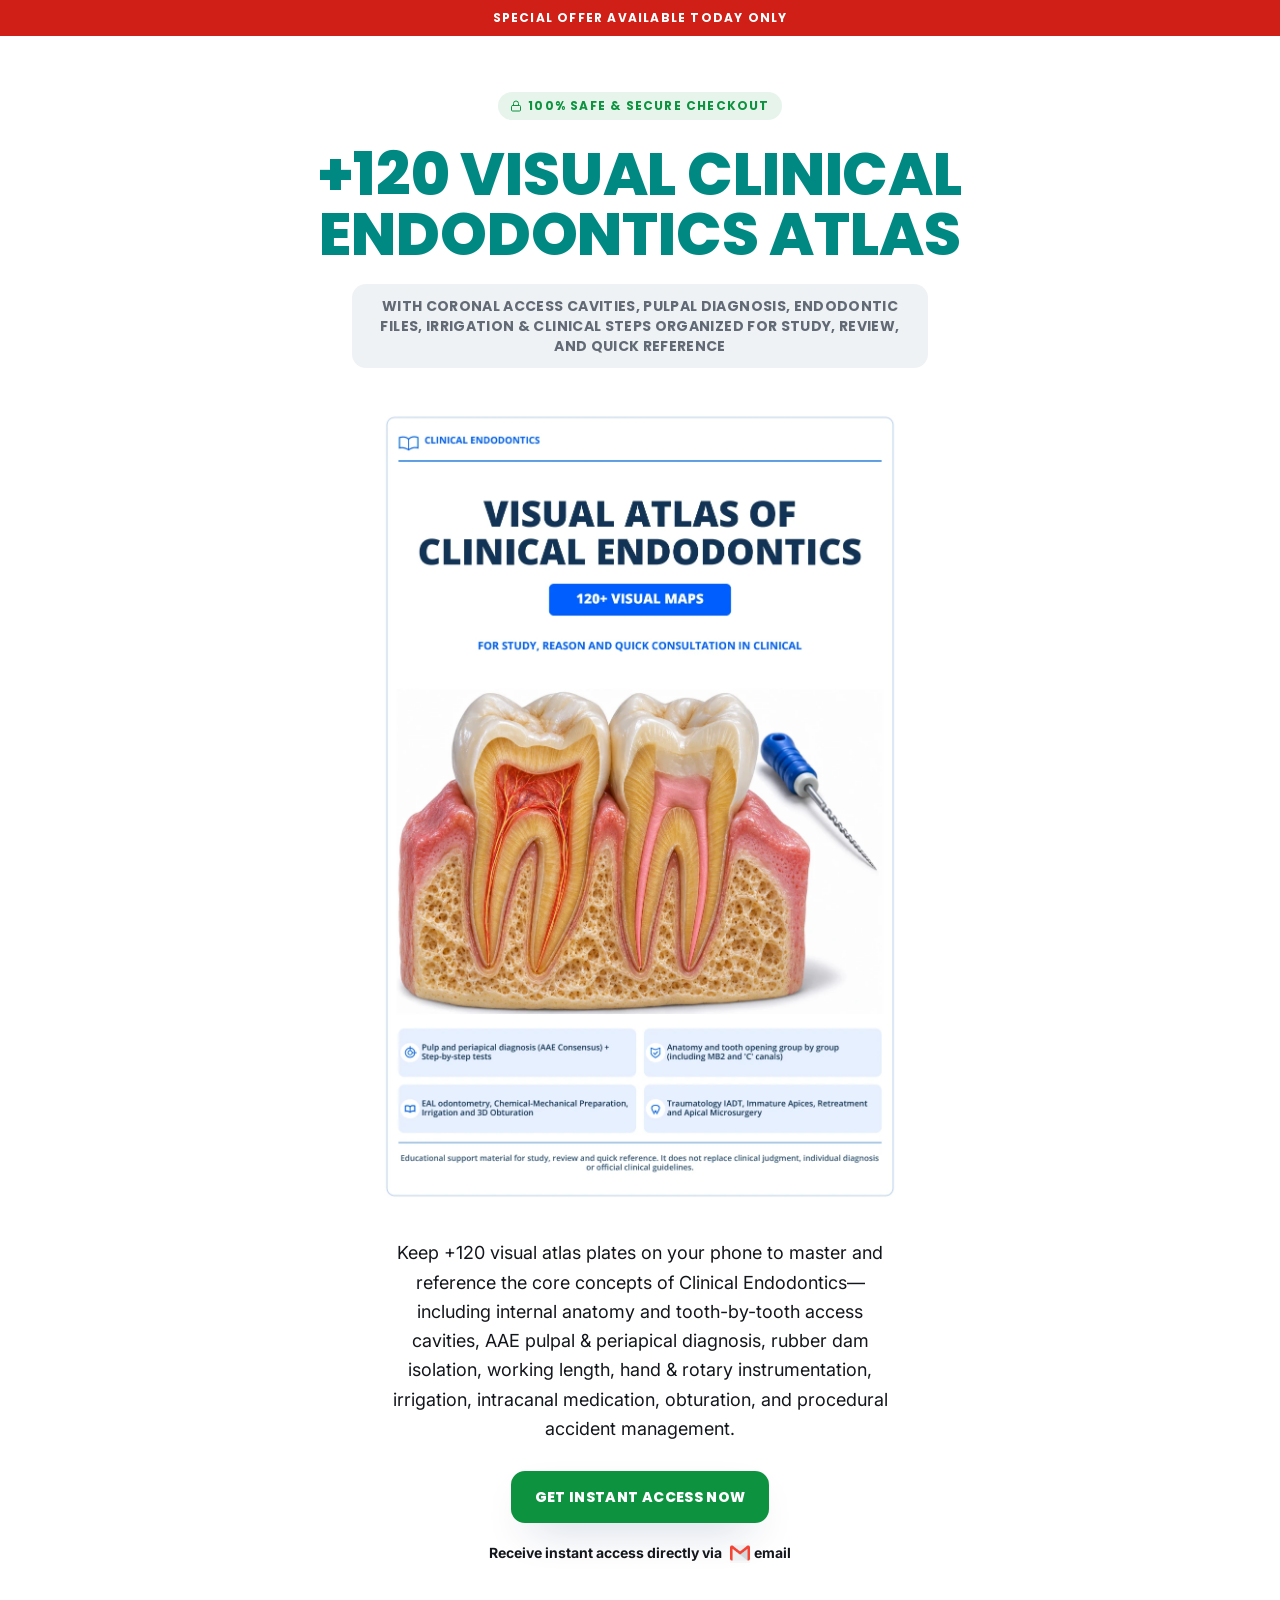
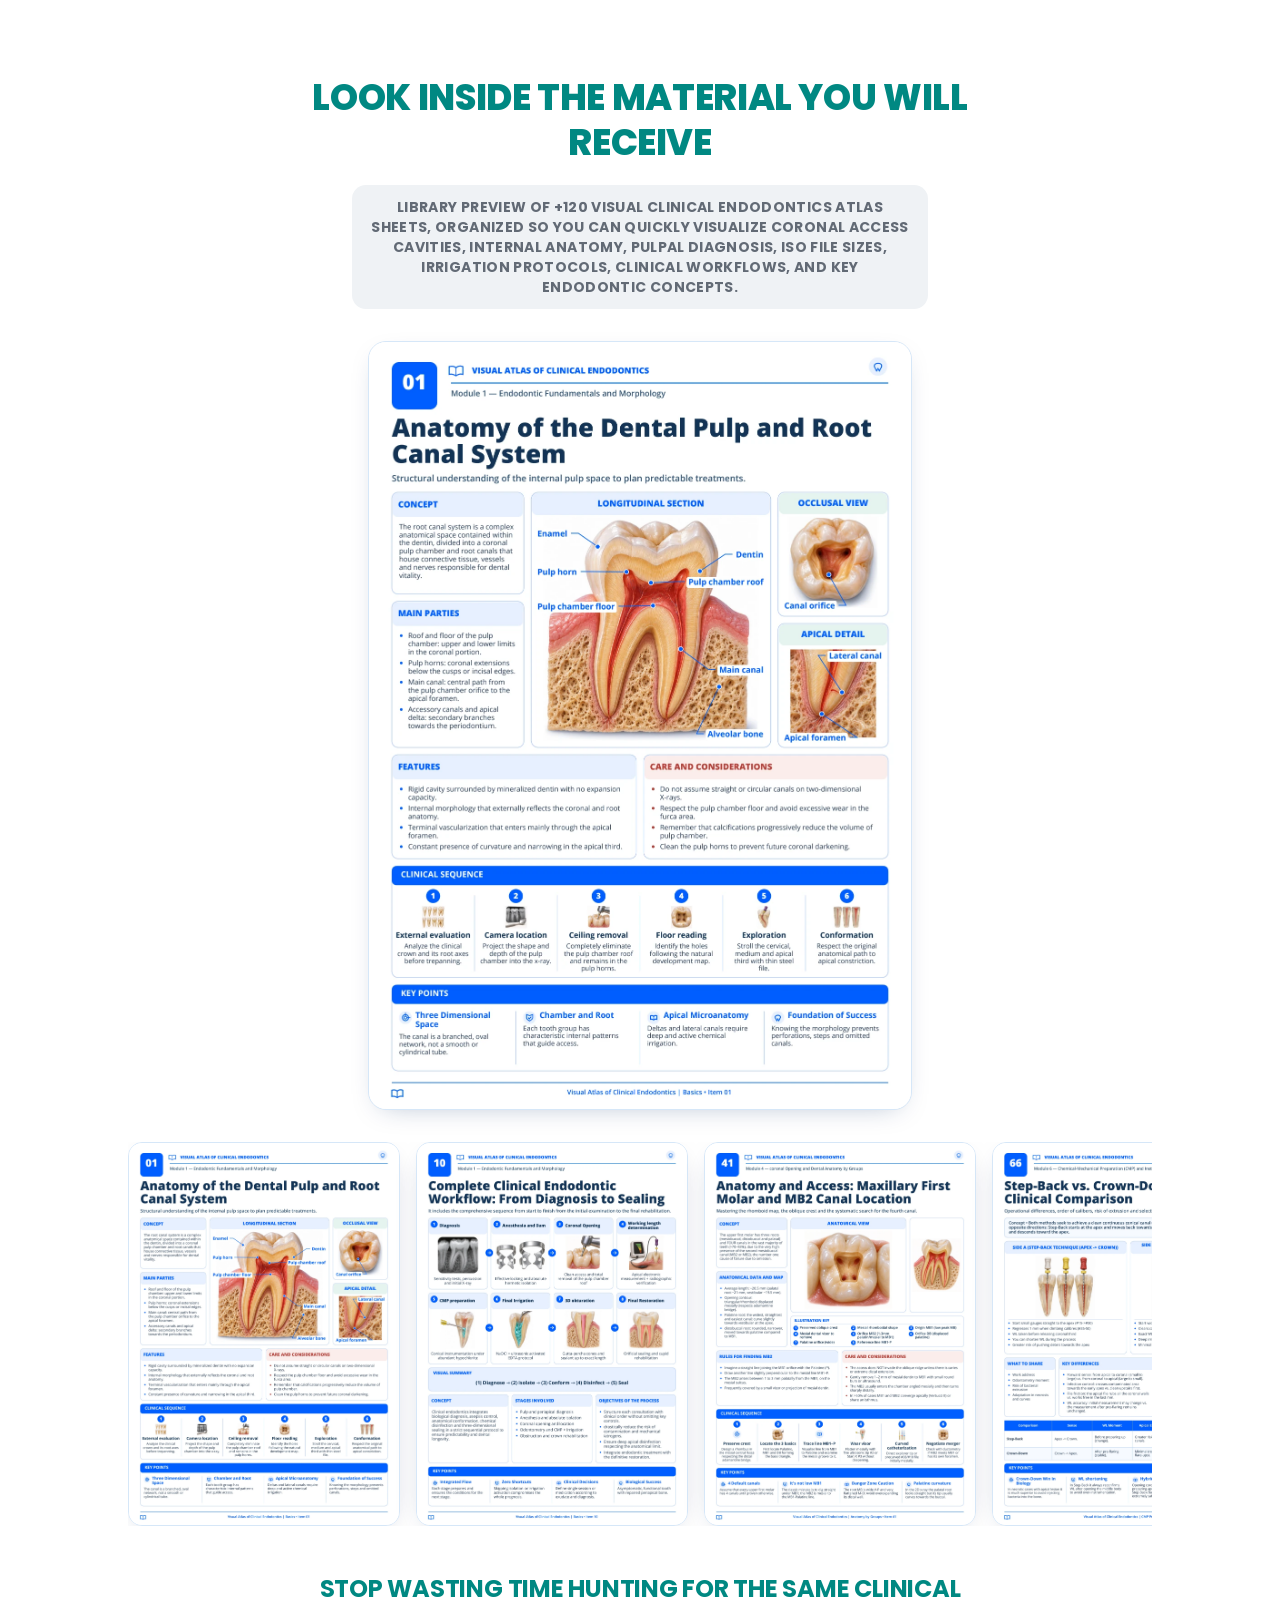
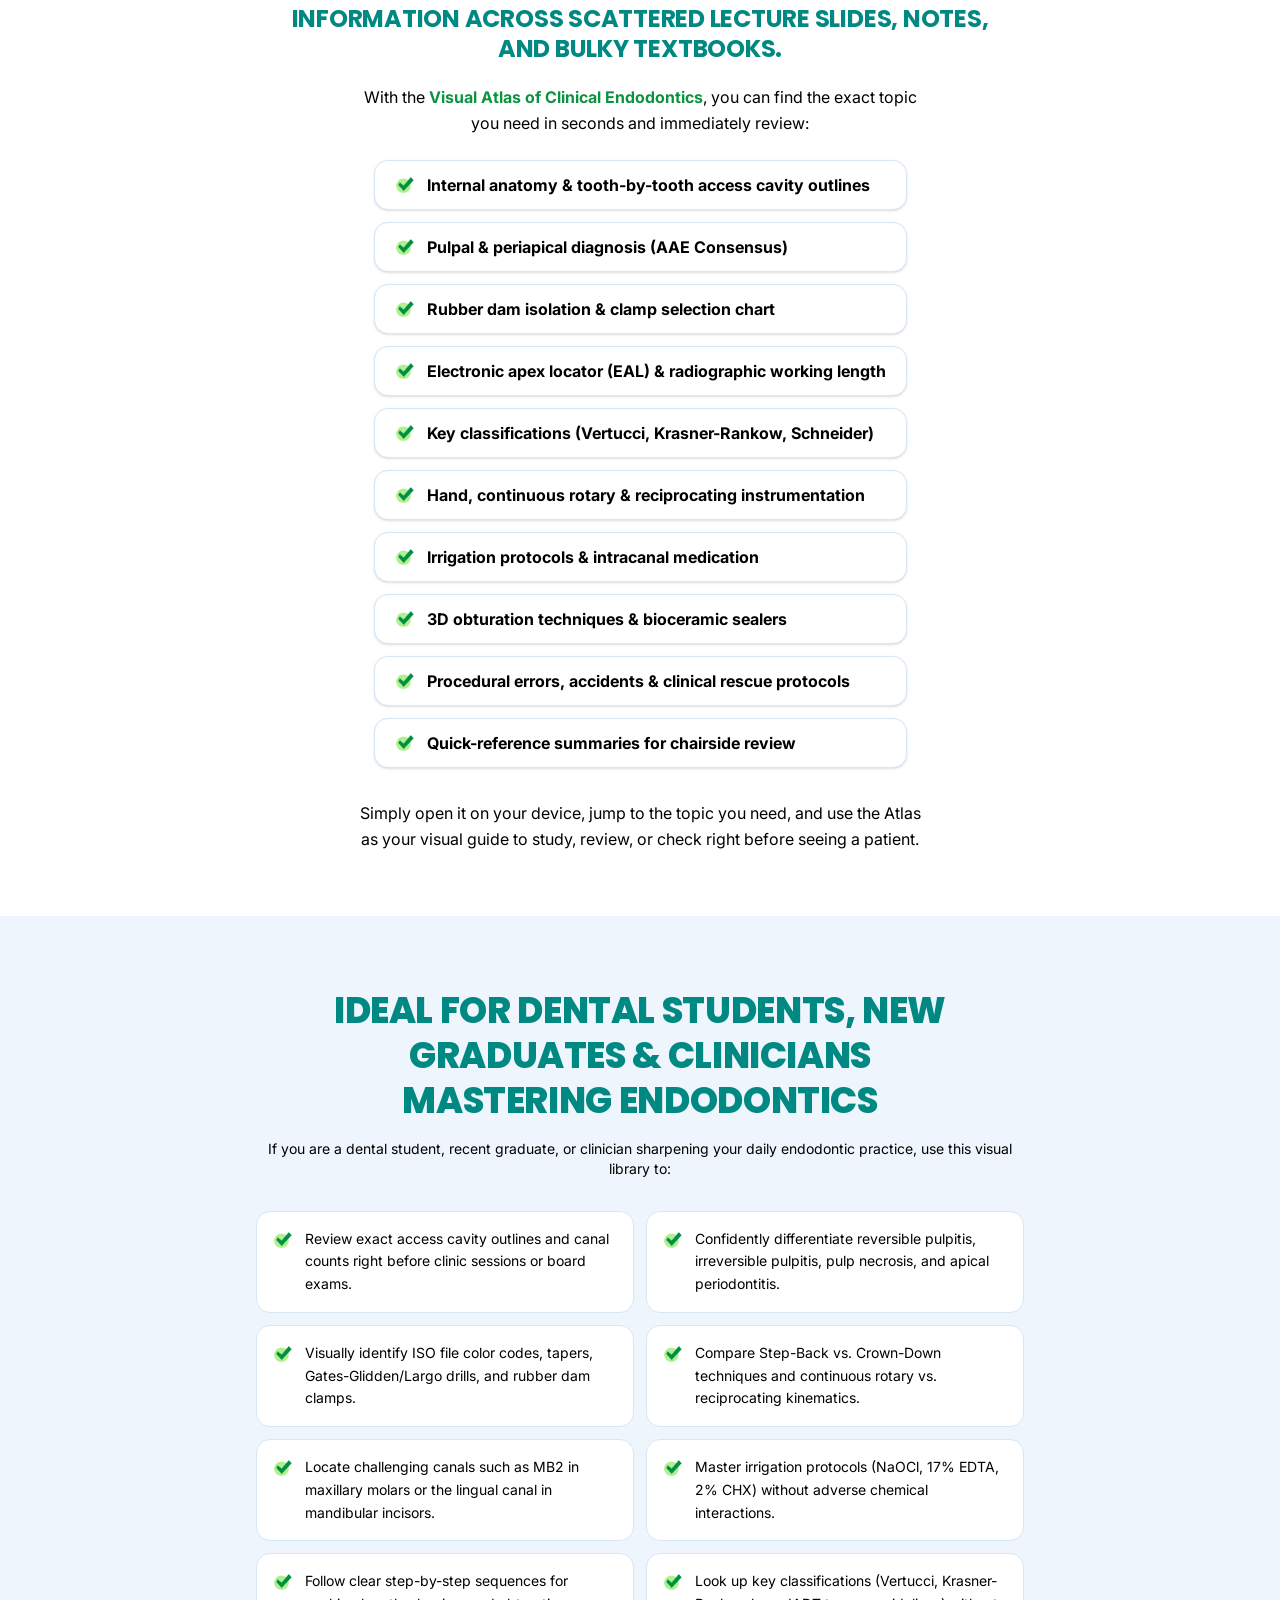
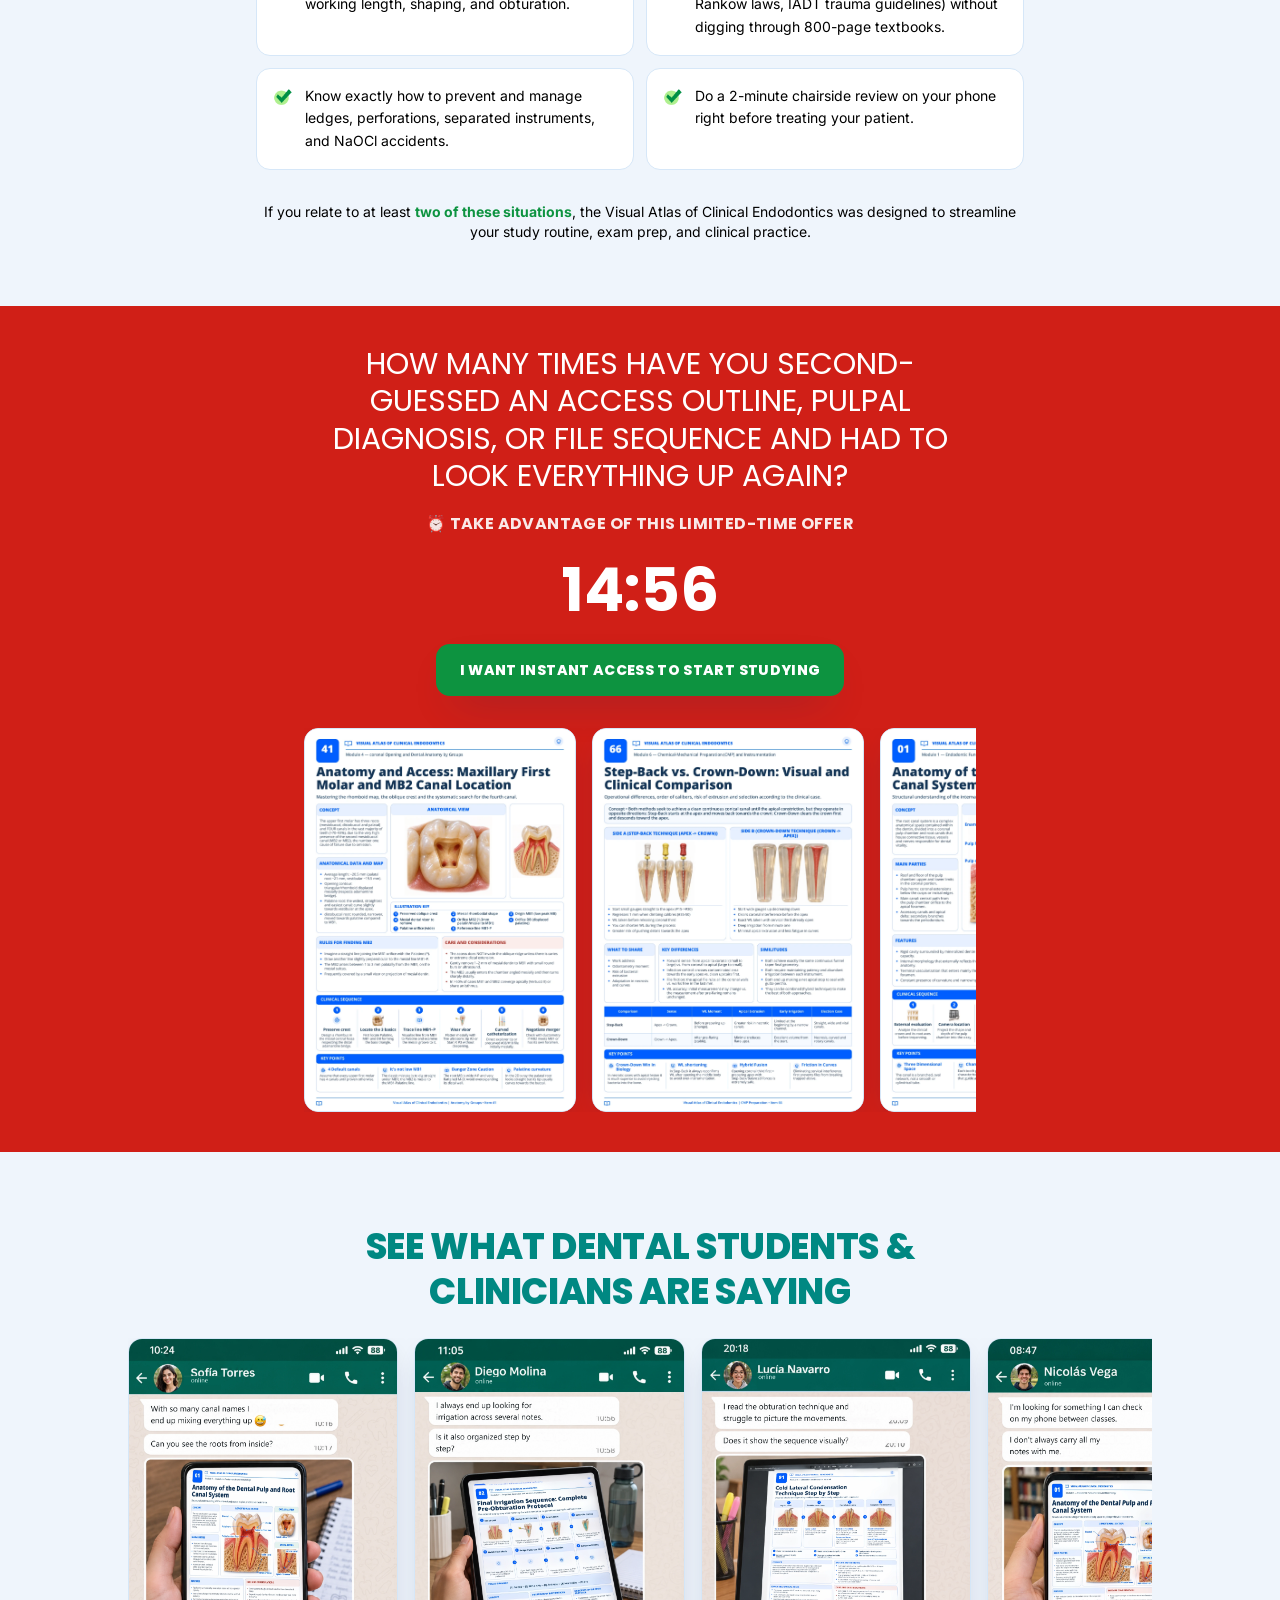
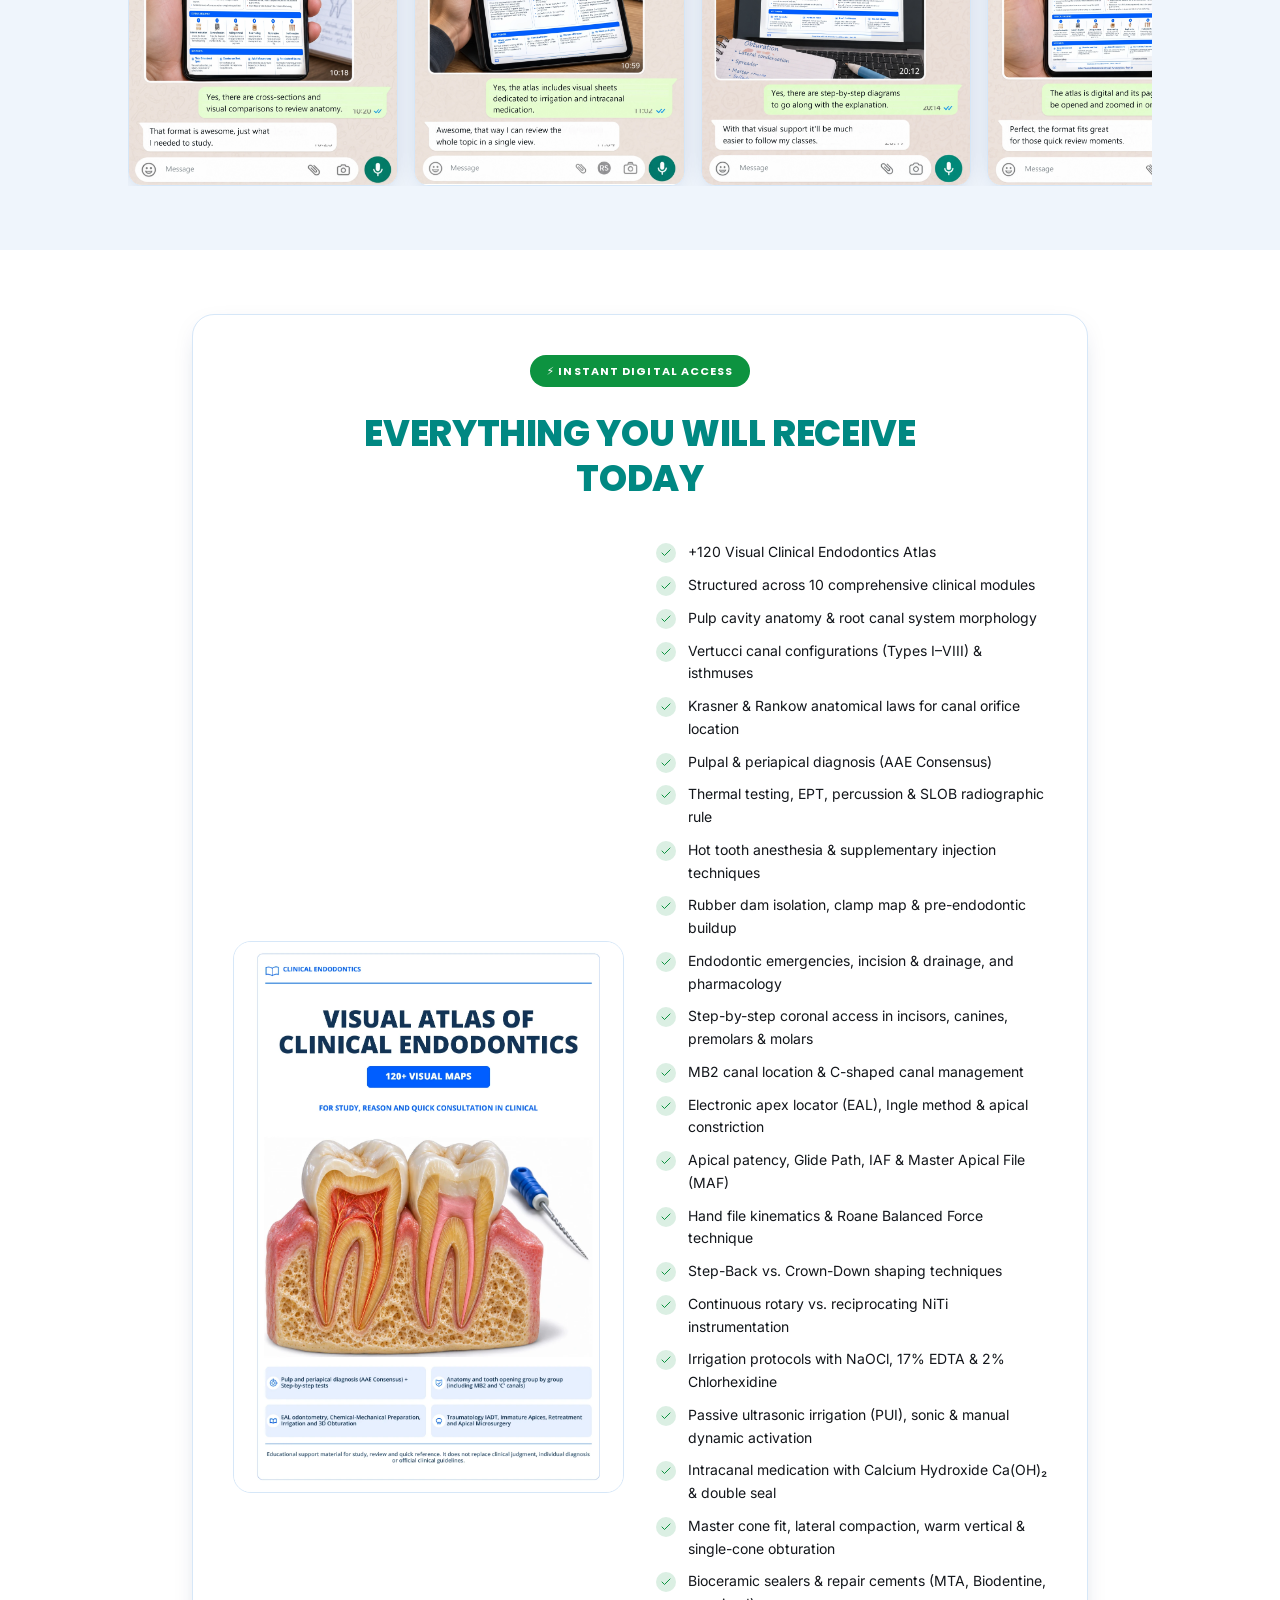
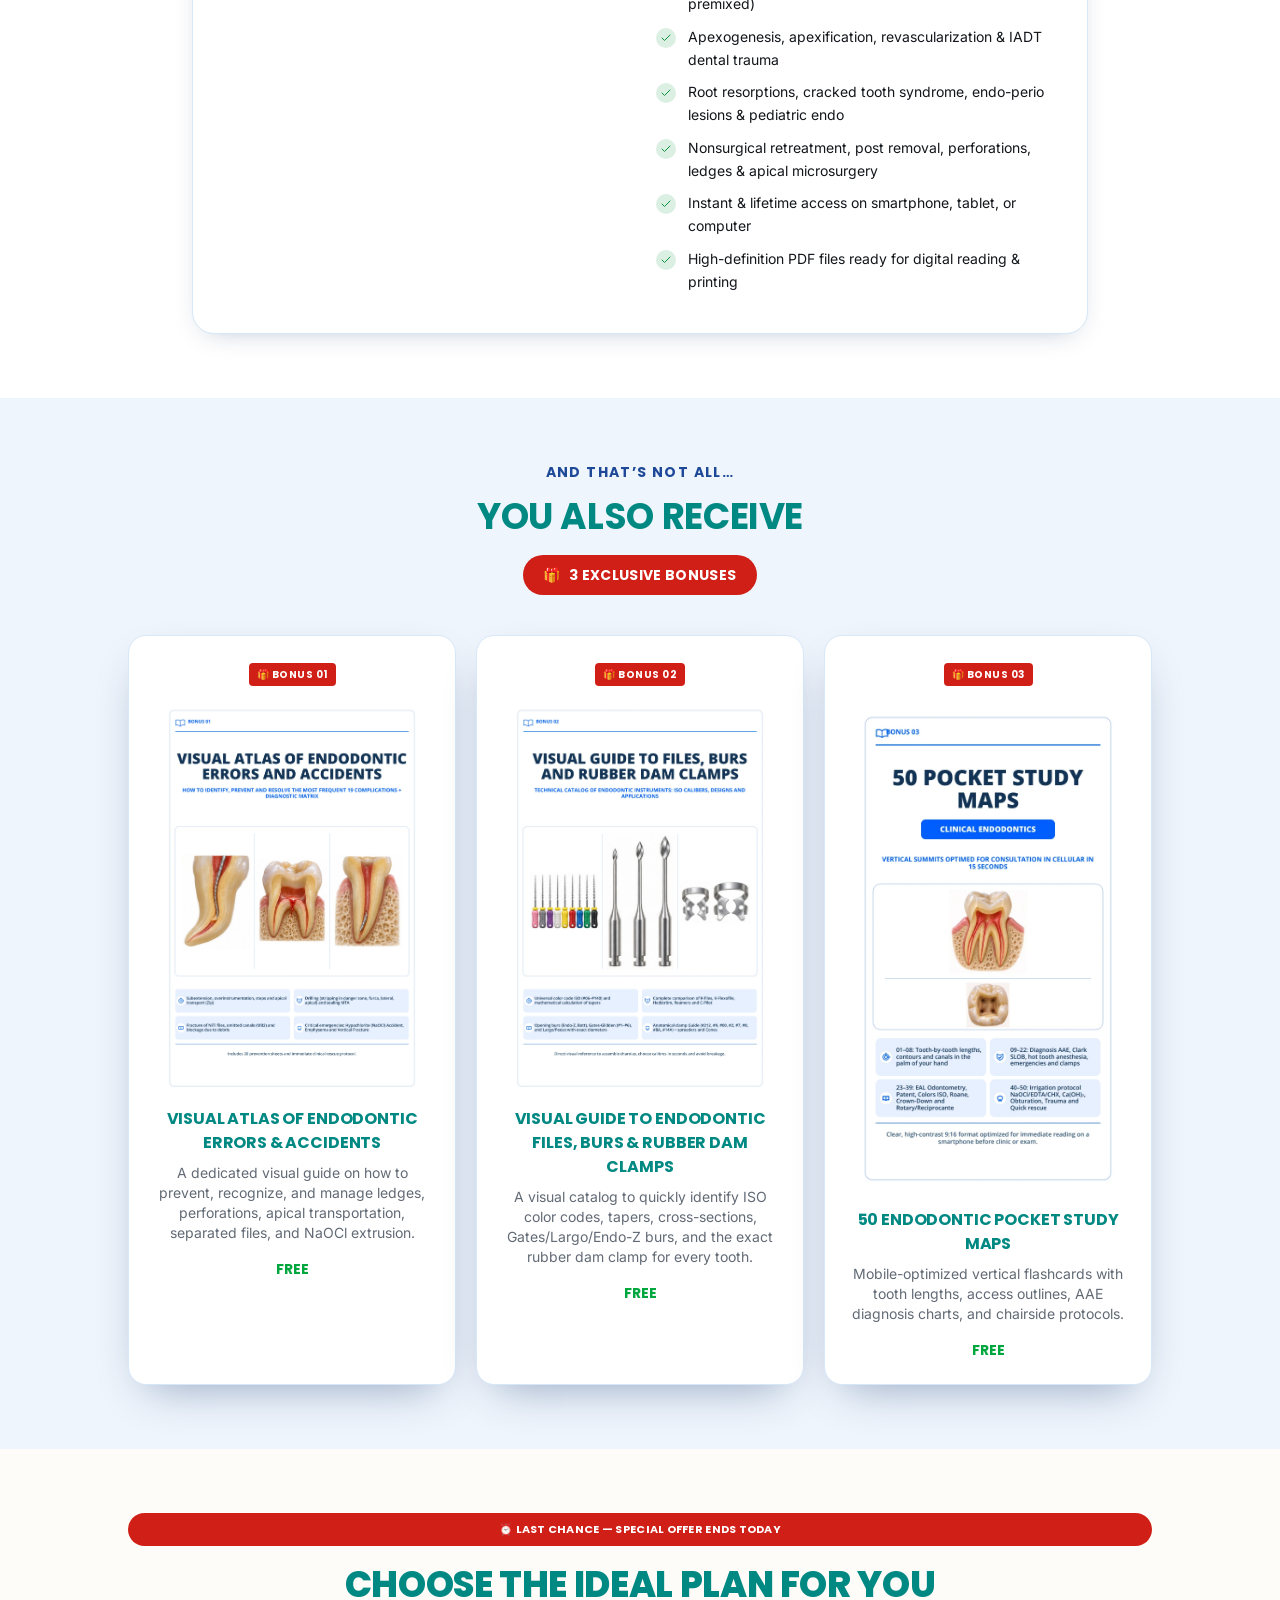
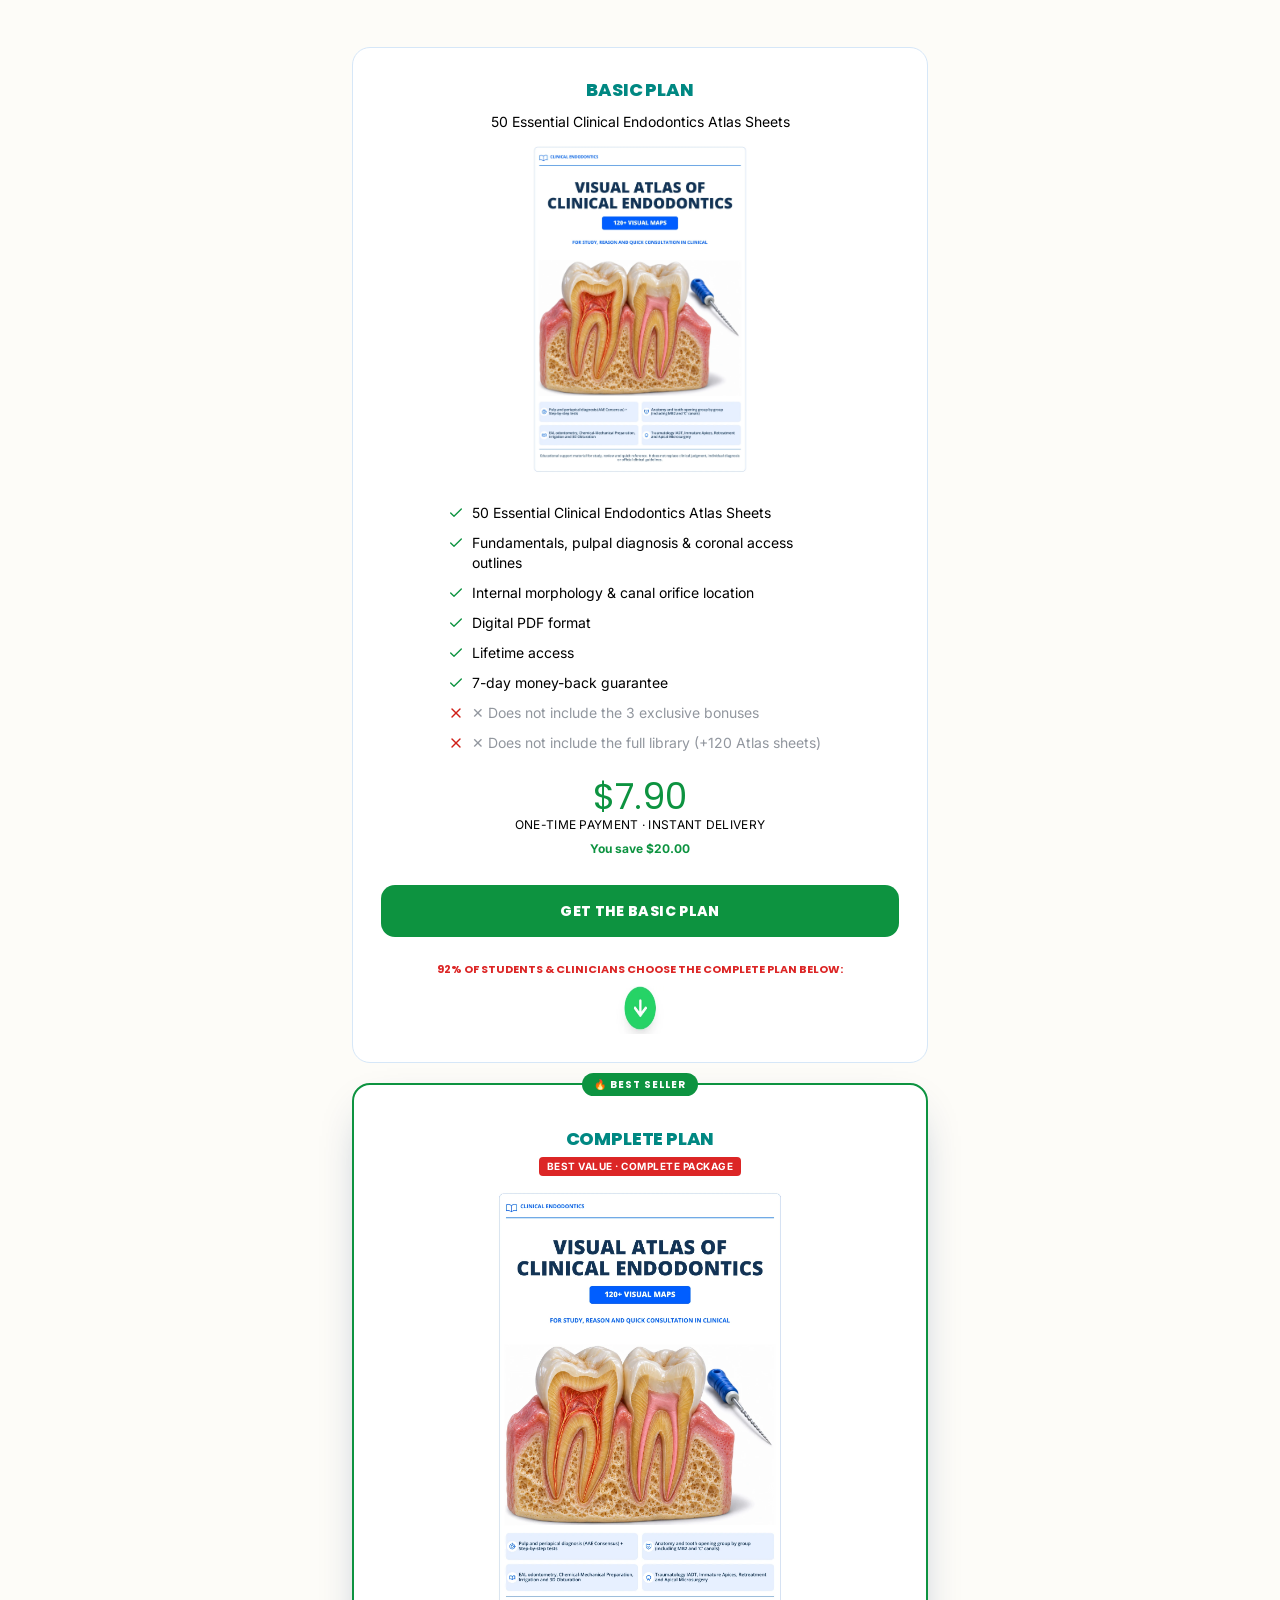
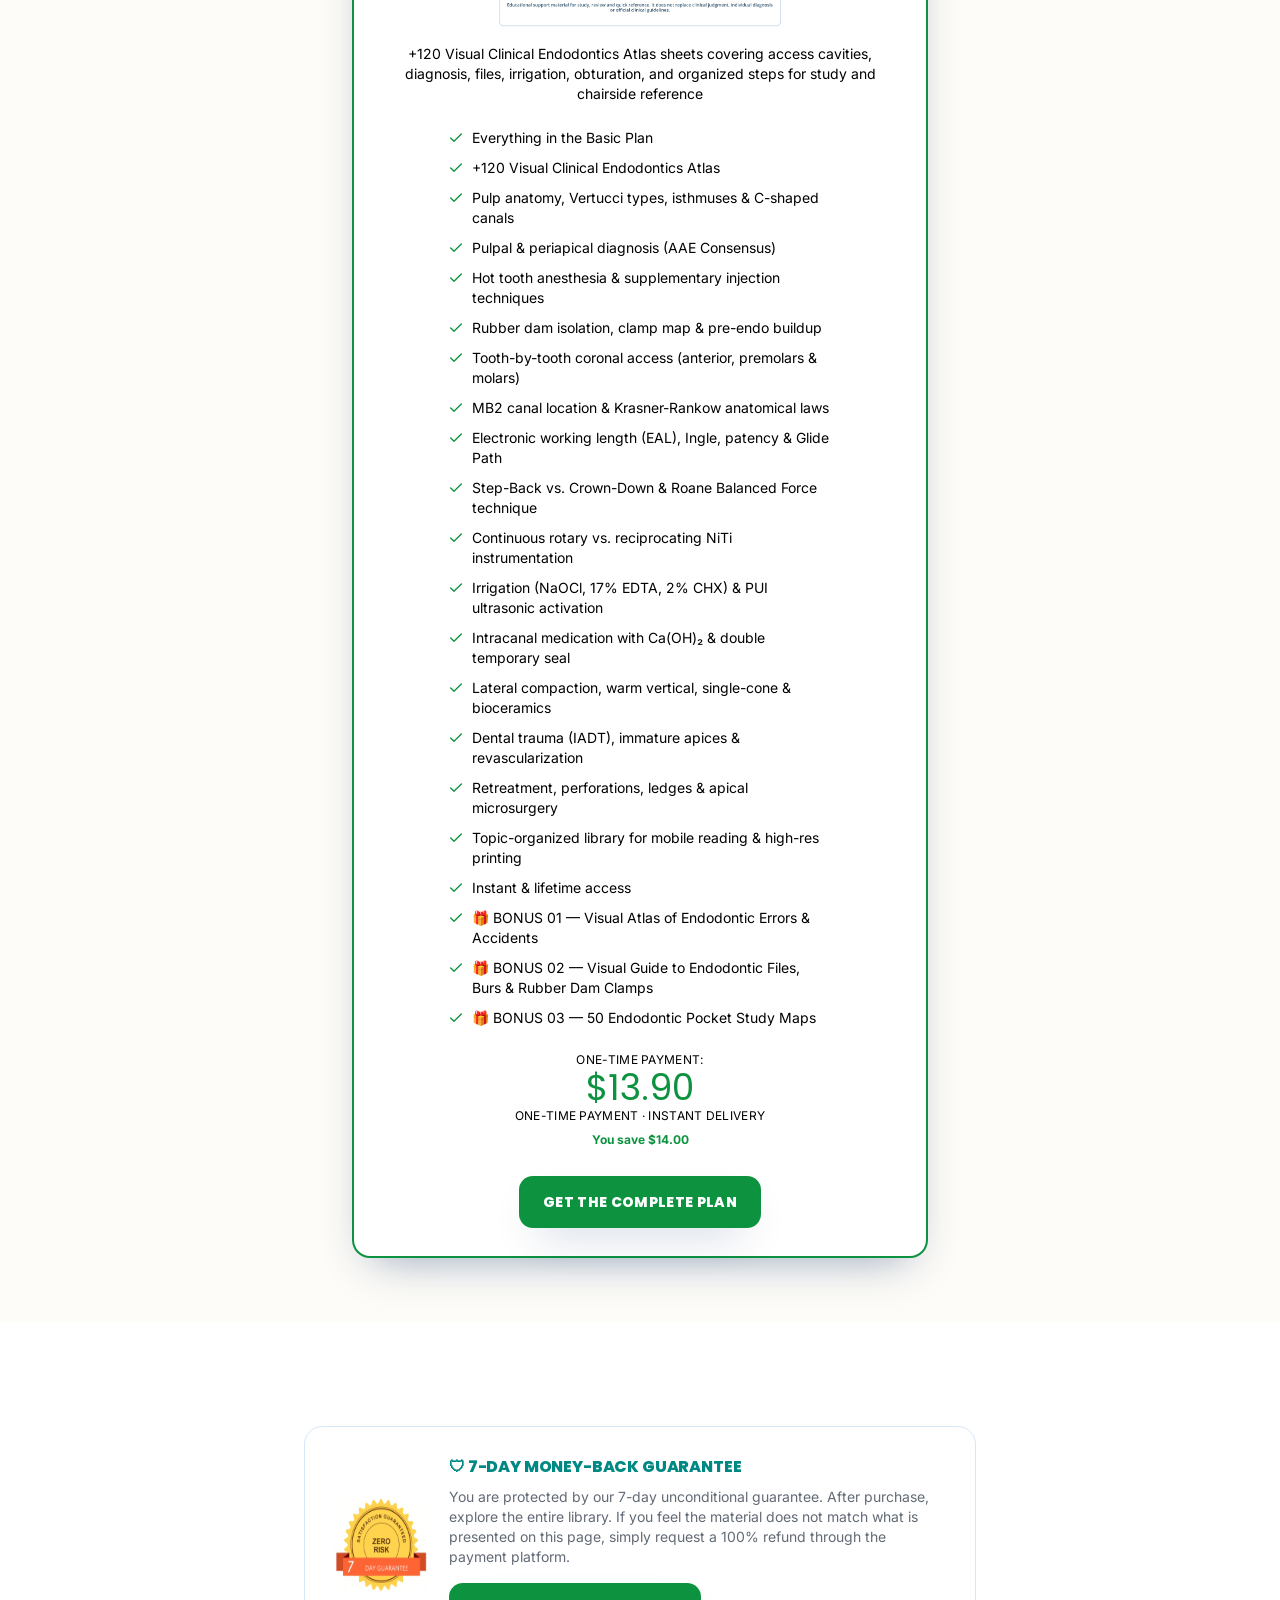
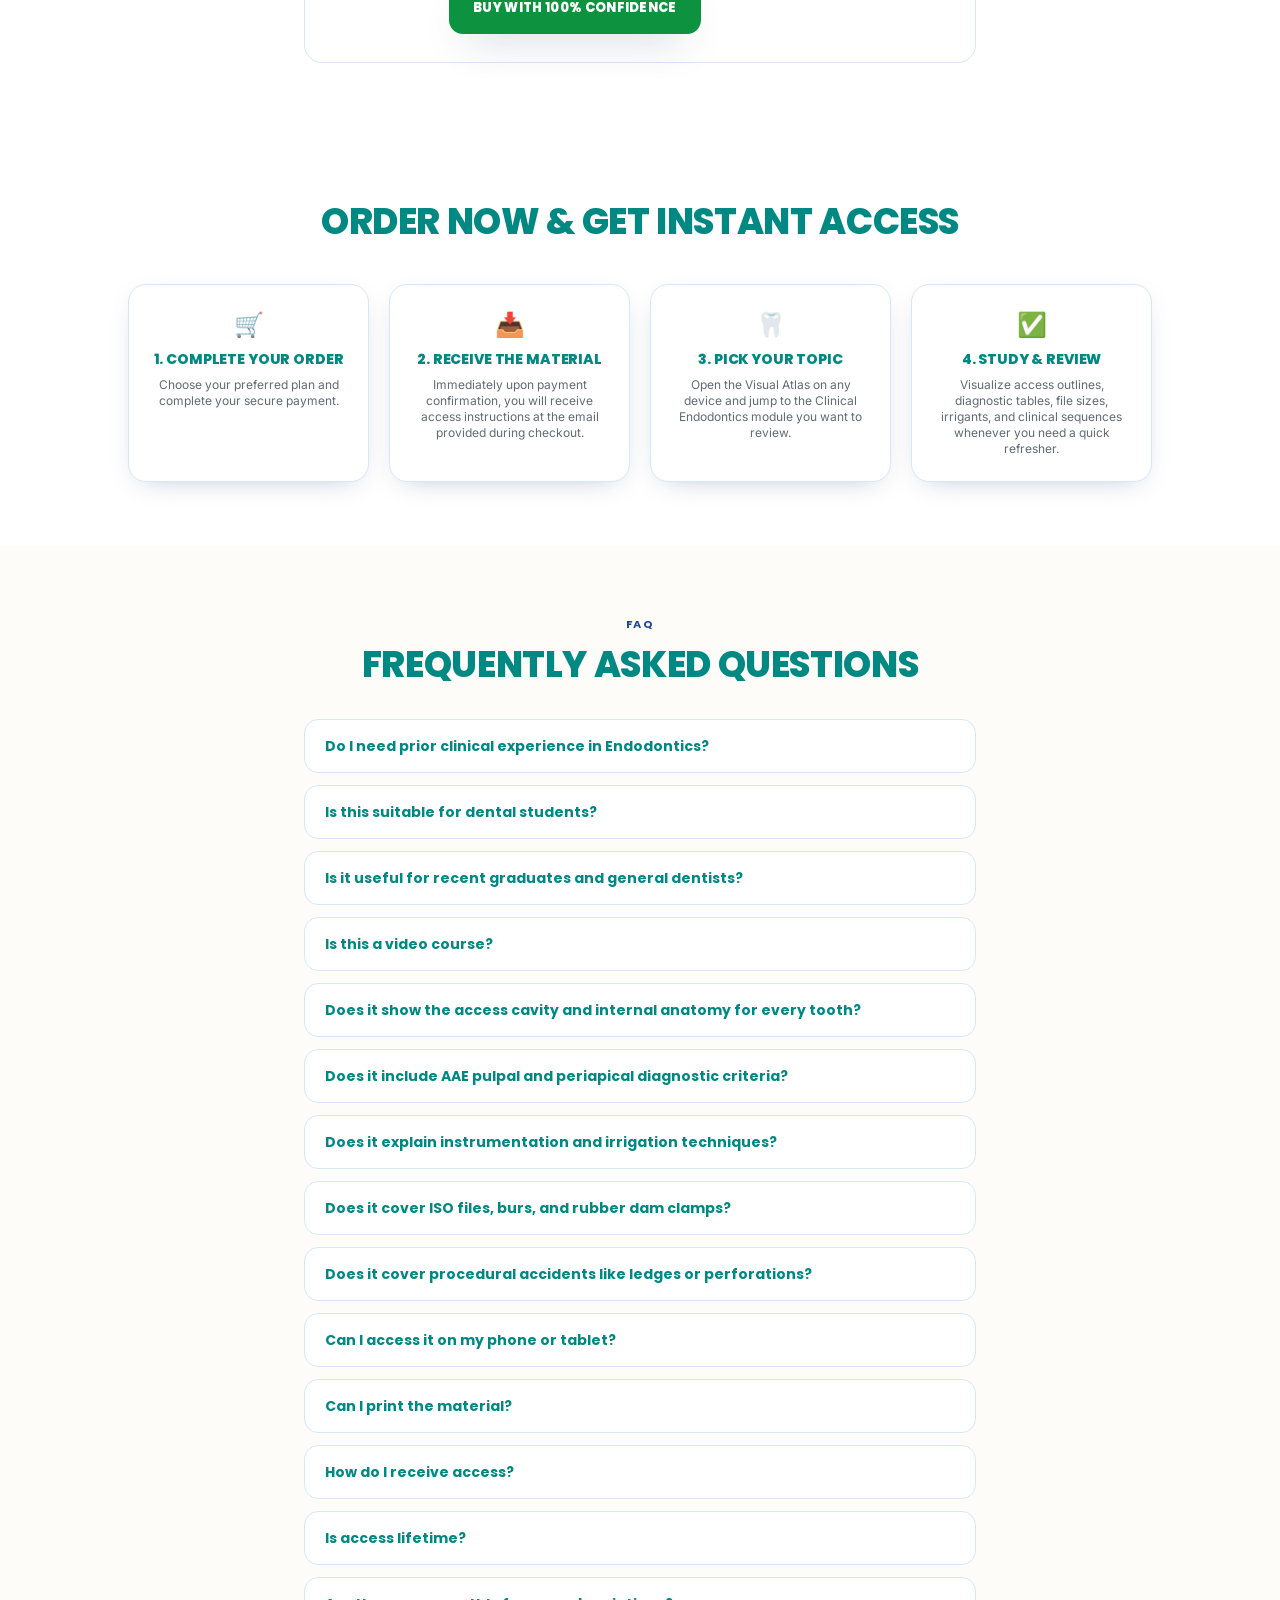
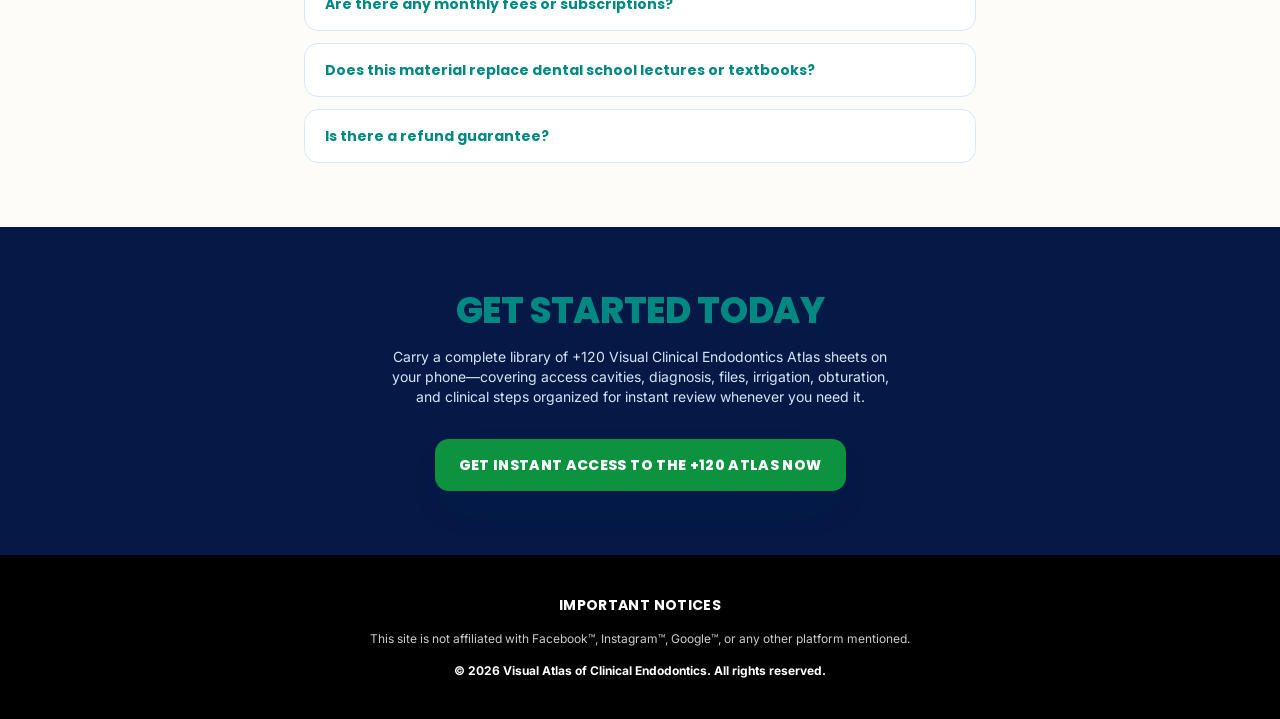
==== commit 540b5351: "chore: remove price anchorings, keep full prices only" ====
--- a/index.html
+++ b/index.html
@@ -63,7 +63,7 @@
 		transition: opacity var(--badge-transition-duration) var(--badge-transition-easing);
 	}
 </style>
-<meta content="images/atlas-mockup-main-2026-08-31.webp" property="og:image"/><meta content="images/atlas-mockup-main-2026-08-31.webp" name="twitter:image"/></head><body><!--$--><main><div class="bg-urgency px-4 py-2.5 text-center"><p class="font-heading text-[11px] font-bold uppercase tracking-widest text-white md:text-xs">SPECIAL OFFER AVAILABLE TODAY ONLY  </p></div><section class="px-5 pb-10 pt-8 md:pt-14"><div class="mx-auto w-full max-w-3xl text-center"><span class="inline-flex items-center gap-1.5 rounded-full bg-cta/10 px-3 py-1.5 font-heading text-[10px] font-bold uppercase tracking-widest text-cta md:text-xs"><svg aria-hidden="true" class="lucide lucide-lock size-3" fill="none" height="24" stroke="currentColor" stroke-linecap="round" stroke-linejoin="round" stroke-width="2" viewbox="0 0 24 24" width="24" xmlns="http://www.w3.org/2000/svg"><rect height="11" rx="2" ry="2" width="18" x="3" y="11"></rect><path d="M7 11V7a5 5 0 0 1 10 0v4"></path></svg> 100% Safe & Secure Checkout</span><h1 class="mt-6 uppercase leading-[0.95] text-teal"><span class="block text-4xl md:text-6xl text-teal">+120 Visual Clinical Endodontics Atlas</span></h1><p class="mx-auto mt-5 max-w-xl rounded-xl bg-muted px-4 py-3 font-heading text-[11px] font-bold uppercase tracking-wide text-muted-foreground md:text-sm">WITH CORONAL ACCESS CAVITIES, PULPAL DIAGNOSIS, ENDODONTIC FILES, IRRIGATION & CLINICAL STEPS ORGANIZED FOR STUDY, REVIEW, AND QUICK REFERENCE</p><img alt="Visual Atlas of Clinical Endodontics" class="mx-auto mt-8 w-full max-w-xl rounded-2xl" height="1200" src="images/atlas-mockup-main-2026-08-31.webp" width="1200"/><p class="mx-auto mt-6 max-w-lg text-base leading-relaxed text-foreground md:text-lg">Keep +120 visual atlas plates on your phone to master and reference the core concepts of Clinical Endodontics—including internal anatomy and tooth-by-tooth access cavities, AAE pulpal & periapical diagnosis, rubber dam isolation, working length, hand & rotary instrumentation, irrigation, intracanal medication, obturation, and procedural accident management.</p><div class="mt-7"><a class="inline-flex w-full items-center justify-center rounded-xl px-6 py-4 text-center font-heading text-sm font-extrabold uppercase tracking-wide transition-all duration-200 hover:-translate-y-0.5 sm:w-auto bg-cta text-white hover:bg-cta-hover shadow-[var(--shadow-lift)] animate-pulse-custom" href="#planos">GET INSTANT ACCESS NOW</a></div><p class="mt-5 flex flex-wrap items-center justify-center gap-x-2 gap-y-1 text-sm font-bold text-foreground"><span>Receive instant access directly via</span><span class="inline-flex items-center gap-1"><img alt="E-mail" class="size-5" loading="lazy" src="images/gmail.webp"/> email</span></p></div></section><section class="section-pad bg-background"><div class="mx-auto w-full max-w-5xl"><div class="mx-auto max-w-2xl text-center"><h2 class="mt-2 text-2xl leading-tight md:text-4xl uppercase text-teal">LOOK INSIDE THE MATERIAL YOU WILL RECEIVE</h2></div><p class="mx-auto mt-5 max-w-xl rounded-xl bg-muted px-4 py-3 font-heading text-[11px] font-bold uppercase tracking-wide text-muted-foreground md:text-sm text-center">Library preview of +120 Visual Clinical Endodontics Atlas sheets, organized so you can quickly visualize coronal access cavities, internal anatomy, pulpal diagnosis, ISO file sizes, irrigation protocols, clinical workflows, and key endodontic concepts.</p><div class="mx-auto mt-8 max-w-xl px-4"><img alt="Preview: Visual Atlas of Clinical Endodontics library" class="w-full rounded-2xl border border-border bg-card shadow-[var(--shadow-card)]" loading="lazy" src="images/atlas-preview-overdenture.webp"/></div><div aria-label="Carousel of Clinical Endodontics Visual Atlas sheets" class="marquee-viewport relative w-full max-w-full overflow-x-hidden mt-8" role="group"><div class="marquee-track" style="animation-duration:10s"><div class="flex shrink-0 items-stretch"><div class="shrink-0 pr-4"><img alt="Visual Atlas: fundamental parts of endodontic treatment" class="block w-auto max-w-none rounded-xl border border-border bg-card object-contain shadow-[var(--shadow-card)] select-none h-72 sm:h-80 md:h-96" decoding="async" draggable="false" src="images/atlas-item-02.webp"/></div><div class="shrink-0 pr-4"><img alt="Visual Atlas: complete clinical endodontics workflow" class="block w-auto max-w-none rounded-xl border border-border bg-card object-contain shadow-[var(--shadow-card)] select-none h-72 sm:h-80 md:h-96" decoding="async" draggable="false" src="images/atlas-item-10.webp"/></div><div class="shrink-0 pr-4"><img alt="Visual Atlas: anatomy and MB2 canal location" class="block w-auto max-w-none rounded-xl border border-border bg-card object-contain shadow-[var(--shadow-card)] select-none h-72 sm:h-80 md:h-96" decoding="async" draggable="false" src="images/atlas-item-24.webp"/></div><div class="shrink-0 pr-4"><img alt="Visual Atlas: Step-Back vs. Crown-Down technique" class="block w-auto max-w-none rounded-xl border border-border bg-card object-contain shadow-[var(--shadow-card)] select-none h-72 sm:h-80 md:h-96" decoding="async" draggable="false" src="images/atlas-item-25.webp"/></div><div class="shrink-0 pr-4"><img alt="Visual Atlas: irrigation protocol and ultrasonic activation" class="block w-auto max-w-none rounded-xl border border-border bg-card object-contain shadow-[var(--shadow-card)] select-none h-72 sm:h-80 md:h-96" decoding="async" draggable="false" src="images/atlas-item-overdenture.webp"/></div><div class="shrink-0 pr-4"><img alt="Visual Atlas: obturation techniques and bioceramic sealers" class="block w-auto max-w-none rounded-xl border border-border bg-card object-contain shadow-[var(--shadow-card)] select-none h-72 sm:h-80 md:h-96" decoding="async" draggable="false" src="images/atlas-item-protocolo.webp"/></div></div><div aria-hidden="true" class="flex shrink-0 items-stretch"><div class="shrink-0 pr-4"><img alt="" aria-hidden="true" class="block w-auto max-w-none rounded-xl border border-border bg-card object-contain shadow-[var(--shadow-card)] select-none h-72 sm:h-80 md:h-96" decoding="async" draggable="false" src="images/atlas-item-02.webp"/></div><div class="shrink-0 pr-4"><img alt="" aria-hidden="true" class="block w-auto max-w-none rounded-xl border border-border bg-card object-contain shadow-[var(--shadow-card)] select-none h-72 sm:h-80 md:h-96" decoding="async" draggable="false" src="images/atlas-item-10.webp"/></div><div class="shrink-0 pr-4"><img alt="" aria-hidden="true" class="block w-auto max-w-none rounded-xl border border-border bg-card object-contain shadow-[var(--shadow-card)] select-none h-72 sm:h-80 md:h-96" decoding="async" draggable="false" src="images/atlas-item-24.webp"/></div><div class="shrink-0 pr-4"><img alt="" aria-hidden="true" class="block w-auto max-w-none rounded-xl border border-border bg-card object-contain shadow-[var(--shadow-card)] select-none h-72 sm:h-80 md:h-96" decoding="async" draggable="false" src="images/atlas-item-25.webp"/></div><div class="shrink-0 pr-4"><img alt="" aria-hidden="true" class="block w-auto max-w-none rounded-xl border border-border bg-card object-contain shadow-[var(--shadow-card)] select-none h-72 sm:h-80 md:h-96" decoding="async" draggable="false" src="images/atlas-item-overdenture.webp"/></div><div class="shrink-0 pr-4"><img alt="" aria-hidden="true" class="block w-auto max-w-none rounded-xl border border-border bg-card object-contain shadow-[var(--shadow-card)] select-none h-72 sm:h-80 md:h-96" decoding="async" draggable="false" src="images/atlas-item-protocolo.webp"/></div></div></div></div><div class="mx-auto mt-12 max-w-3xl px-4 text-center"><h3 class="font-heading text-xl font-bold uppercase leading-tight text-teal md:text-2xl">Stop wasting time hunting for the same clinical information across scattered lecture slides, notes, and bulky textbooks.</h3><p class="mx-auto mt-5 max-w-xl text-sm leading-relaxed text-black md:text-base">With the <span class="font-bold text-cta">Visual Atlas of Clinical Endodontics</span>, you can find the exact topic you need in seconds and immediately review:</p><ul class="mx-auto mt-6 inline-flex flex-col gap-3 text-left"><li class="flex items-center gap-3 rounded-xl border border-border bg-card px-5 py-3 shadow-sm"><img alt="" aria-hidden="true" class="size-5 shrink-0" loading="lazy" src="images/check-verde-platibanda.webp"/><span class="text-sm font-bold text-black md:text-base">Internal anatomy & tooth-by-tooth access cavity outlines</span></li><li class="flex items-center gap-3 rounded-xl border border-border bg-card px-5 py-3 shadow-sm"><img alt="" aria-hidden="true" class="size-5 shrink-0" loading="lazy" src="images/check-verde-platibanda.webp"/><span class="text-sm font-bold text-black md:text-base">Pulpal & periapical diagnosis (AAE Consensus)</span></li><li class="flex items-center gap-3 rounded-xl border border-border bg-card px-5 py-3 shadow-sm"><img alt="" aria-hidden="true" class="size-5 shrink-0" loading="lazy" src="images/check-verde-platibanda.webp"/><span class="text-sm font-bold text-black md:text-base">Rubber dam isolation & clamp selection chart</span></li><li class="flex items-center gap-3 rounded-xl border border-border bg-card px-5 py-3 shadow-sm"><img alt="" aria-hidden="true" class="size-5 shrink-0" loading="lazy" src="images/check-verde-platibanda.webp"/><span class="text-sm font-bold text-black md:text-base">Electronic apex locator (EAL) & radiographic working length</span></li><li class="flex items-center gap-3 rounded-xl border border-border bg-card px-5 py-3 shadow-sm"><img alt="" aria-hidden="true" class="size-5 shrink-0" loading="lazy" src="images/check-verde-platibanda.webp"/><span class="text-sm font-bold text-black md:text-base">Key classifications (Vertucci, Krasner-Rankow, Schneider)</span></li><li class="flex items-center gap-3 rounded-xl border border-border bg-card px-5 py-3 shadow-sm"><img alt="" aria-hidden="true" class="size-5 shrink-0" loading="lazy" src="images/check-verde-platibanda.webp"/><span class="text-sm font-bold text-black md:text-base">Hand, continuous rotary & reciprocating instrumentation</span></li><li class="flex items-center gap-3 rounded-xl border border-border bg-card px-5 py-3 shadow-sm"><img alt="" aria-hidden="true" class="size-5 shrink-0" loading="lazy" src="images/check-verde-platibanda.webp"/><span class="text-sm font-bold text-black md:text-base">Irrigation protocols & intracanal medication</span></li><li class="flex items-center gap-3 rounded-xl border border-border bg-card px-5 py-3 shadow-sm"><img alt="" aria-hidden="true" class="size-5 shrink-0" loading="lazy" src="images/check-verde-platibanda.webp"/><span class="text-sm font-bold text-black md:text-base">3D obturation techniques & bioceramic sealers</span></li><li class="flex items-center gap-3 rounded-xl border border-border bg-card px-5 py-3 shadow-sm"><img alt="" aria-hidden="true" class="size-5 shrink-0" loading="lazy" src="images/check-verde-platibanda.webp"/><span class="text-sm font-bold text-black md:text-base">Procedural errors, accidents & clinical rescue protocols</span></li><li class="flex items-center gap-3 rounded-xl border border-border bg-card px-5 py-3 shadow-sm"><img alt="" aria-hidden="true" class="size-5 shrink-0" loading="lazy" src="images/check-verde-platibanda.webp"/><span class="text-sm font-bold text-black md:text-base">Quick-reference summaries for chairside review</span></li></ul><p class="mx-auto mt-8 max-w-xl text-sm leading-relaxed text-black md:text-base">Simply open it on your device, jump to the topic you need, and use the Atlas as your visual guide to study, review, or check right before seeing a patient.</p></div></div></section><section class="section-pad bg-brand-soft/40"><div class="mx-auto w-full max-w-5xl"><div class="text-center"><div class="mx-auto max-w-2xl text-center"><h2 class="mt-2 text-2xl leading-tight md:text-4xl uppercase text-teal">IDEAL FOR DENTAL STUDENTS, NEW GRADUATES & CLINICIANS MASTERING ENDODONTICS</h2></div><p class="mx-auto mt-4 max-w-3xl text-sm text-black">If you are a dental student, recent graduate, or clinician sharpening your daily endodontic practice, use this visual library to:</p><ul class="mx-auto mt-8 grid max-w-3xl gap-3 sm:grid-cols-2 text-left"><li class="flex gap-3 rounded-xl border border-border bg-card p-4 text-sm leading-relaxed text-black"><img alt="" aria-hidden="true" class="mt-0.5 size-5 shrink-0" loading="lazy" src="images/check-verde-platibanda.webp"/>Review exact access cavity outlines and canal counts right before clinic sessions or board exams.</li><li class="flex gap-3 rounded-xl border border-border bg-card p-4 text-sm leading-relaxed text-black"><img alt="" aria-hidden="true" class="mt-0.5 size-5 shrink-0" loading="lazy" src="images/check-verde-platibanda.webp"/>Confidently differentiate reversible pulpitis, irreversible pulpitis, pulp necrosis, and apical periodontitis.</li><li class="flex gap-3 rounded-xl border border-border bg-card p-4 text-sm leading-relaxed text-black"><img alt="" aria-hidden="true" class="mt-0.5 size-5 shrink-0" loading="lazy" src="images/check-verde-platibanda.webp"/>Visually identify ISO file color codes, tapers, Gates-Glidden/Largo drills, and rubber dam clamps.</li><li class="flex gap-3 rounded-xl border border-border bg-card p-4 text-sm leading-relaxed text-black"><img alt="" aria-hidden="true" class="mt-0.5 size-5 shrink-0" loading="lazy" src="images/check-verde-platibanda.webp"/>Compare Step-Back vs. Crown-Down techniques and continuous rotary vs. reciprocating kinematics.</li><li class="flex gap-3 rounded-xl border border-border bg-card p-4 text-sm leading-relaxed text-black"><img alt="" aria-hidden="true" class="mt-0.5 size-5 shrink-0" loading="lazy" src="images/check-verde-platibanda.webp"/>Locate challenging canals such as MB2 in maxillary molars or the lingual canal in mandibular incisors.</li><li class="flex gap-3 rounded-xl border border-border bg-card p-4 text-sm leading-relaxed text-black"><img alt="" aria-hidden="true" class="mt-0.5 size-5 shrink-0" loading="lazy" src="images/check-verde-platibanda.webp"/>Master irrigation protocols (NaOCl, 17% EDTA, 2% CHX) without adverse chemical interactions.</li><li class="flex gap-3 rounded-xl border border-border bg-card p-4 text-sm leading-relaxed text-black"><img alt="" aria-hidden="true" class="mt-0.5 size-5 shrink-0" loading="lazy" src="images/check-verde-platibanda.webp"/>Follow clear step-by-step sequences for working length, shaping, and obturation.</li><li class="flex gap-3 rounded-xl border border-border bg-card p-4 text-sm leading-relaxed text-black"><img alt="" aria-hidden="true" class="mt-0.5 size-5 shrink-0" loading="lazy" src="images/check-verde-platibanda.webp"/>Look up key classifications (Vertucci, Krasner-Rankow laws, IADT trauma guidelines) without digging through 800-page textbooks.</li><li class="flex gap-3 rounded-xl border border-border bg-card p-4 text-sm leading-relaxed text-black"><img alt="" aria-hidden="true" class="mt-0.5 size-5 shrink-0" loading="lazy" src="images/check-verde-platibanda.webp"/>Know exactly how to prevent and manage ledges, perforations, separated instruments, and NaOCl accidents.</li><li class="flex gap-3 rounded-xl border border-border bg-card p-4 text-sm leading-relaxed text-black"><img alt="" aria-hidden="true" class="mt-0.5 size-5 shrink-0" loading="lazy" src="images/check-verde-platibanda.webp"/>Do a 2-minute chairside review on your phone right before treating your patient.</li></ul><p class="mx-auto mt-8 max-w-3xl text-sm text-black">If you relate to at least <span class="font-bold text-cta">two of these situations</span>, the <!-- -->Visual Atlas of Clinical Endodontics<!-- --> was designed to streamline your study routine, exam prep, and clinical practice.</p></div></div></section><section class="bg-urgency px-4 py-8 text-center text-white sm:py-10"><div class="mx-auto max-w-2xl"><p class="font-heading text-xl uppercase leading-tight text-white md:text-3xl">HOW MANY TIMES HAVE YOU SECOND-GUESSED AN ACCESS OUTLINE, PULPAL DIAGNOSIS, OR FILE SEQUENCE AND HAD TO LOOK EVERYTHING UP AGAIN?</p><p class="mt-4 text-sm md:text-base opacity-90 max-w-xl mx-auto font-heading font-bold uppercase tracking-wide">⏰ Take advantage of this limited-time offer</p><div class="mt-6 flex items-center justify-center gap-3"><span id="countdown-timer" class="font-heading text-5xl font-bold tabular-nums md:text-6xl" role="timer" aria-live="off">15:00</span></div><div class="mt-6"><a class="inline-flex w-full items-center justify-center rounded-xl px-6 py-4 text-center font-heading text-sm font-extrabold uppercase tracking-wide transition-all duration-200 hover:-translate-y-0.5 sm:w-auto bg-cta text-white hover:bg-cta-hover shadow-[var(--shadow-lift)]" href="#planos">I WANT INSTANT ACCESS TO START STUDYING</a></div><div aria-label="Carousel of Clinical Endodontics Visual Atlas sheets" class="marquee-viewport relative w-full max-w-full overflow-x-hidden mt-8" role="group"><div class="marquee-track" style="animation-duration:10s"><div class="flex shrink-0 items-stretch"><div class="shrink-0 pr-4"><img alt="Visual Atlas: anatomy and MB2 canal location" class="block w-auto max-w-none rounded-xl border border-border bg-card object-contain shadow-[var(--shadow-card)] select-none h-72 sm:h-80 md:h-96" decoding="async" draggable="false" src="images/atlas-item-24.webp"/></div><div class="shrink-0 pr-4"><img alt="Visual Atlas: Step-Back vs. Crown-Down technique" class="block w-auto max-w-none rounded-xl border border-border bg-card object-contain shadow-[var(--shadow-card)] select-none h-72 sm:h-80 md:h-96" decoding="async" draggable="false" src="images/atlas-item-25.webp"/></div><div class="shrink-0 pr-4"><img alt="Visual Atlas: fundamental parts of endodontic treatment" class="block w-auto max-w-none rounded-xl border border-border bg-card object-contain shadow-[var(--shadow-card)] select-none h-72 sm:h-80 md:h-96" decoding="async" draggable="false" src="images/atlas-item-02.webp"/></div><div class="shrink-0 pr-4"><img alt="Visual Atlas: complete clinical endodontics workflow" class="block w-auto max-w-none rounded-xl border border-border bg-card object-contain shadow-[var(--shadow-card)] select-none h-72 sm:h-80 md:h-96" decoding="async" draggable="false" src="images/atlas-item-10.webp"/></div><div class="shrink-0 pr-4"><img alt="Visual Atlas: irrigation protocol and ultrasonic activation" class="block w-auto max-w-none rounded-xl border border-border bg-card object-contain shadow-[var(--shadow-card)] select-none h-72 sm:h-80 md:h-96" decoding="async" draggable="false" src="images/atlas-item-overdenture.webp"/></div><div class="shrink-0 pr-4"><img alt="Visual Atlas: obturation techniques and bioceramic sealers" class="block w-auto max-w-none rounded-xl border border-border bg-card object-contain shadow-[var(--shadow-card)] select-none h-72 sm:h-80 md:h-96" decoding="async" draggable="false" src="images/atlas-item-protocolo.webp"/></div></div><div aria-hidden="true" class="flex shrink-0 items-stretch"><div class="shrink-0 pr-4"><img alt="" aria-hidden="true" class="block w-auto max-w-none rounded-xl border border-border bg-card object-contain shadow-[var(--shadow-card)] select-none h-72 sm:h-80 md:h-96" decoding="async" draggable="false" src="images/atlas-item-24.webp"/></div><div class="shrink-0 pr-4"><img alt="" aria-hidden="true" class="block w-auto max-w-none rounded-xl border border-border bg-card object-contain shadow-[var(--shadow-card)] select-none h-72 sm:h-80 md:h-96" decoding="async" draggable="false" src="images/atlas-item-25.webp"/></div><div class="shrink-0 pr-4"><img alt="" aria-hidden="true" class="block w-auto max-w-none rounded-xl border border-border bg-card object-contain shadow-[var(--shadow-card)] select-none h-72 sm:h-80 md:h-96" decoding="async" draggable="false" src="images/atlas-item-02.webp"/></div><div class="shrink-0 pr-4"><img alt="" aria-hidden="true" class="block w-auto max-w-none rounded-xl border border-border bg-card object-contain shadow-[var(--shadow-card)] select-none h-72 sm:h-80 md:h-96" decoding="async" draggable="false" src="images/atlas-item-10.webp"/></div><div class="shrink-0 pr-4"><img alt="" aria-hidden="true" class="block w-auto max-w-none rounded-xl border border-border bg-card object-contain shadow-[var(--shadow-card)] select-none h-72 sm:h-80 md:h-96" decoding="async" draggable="false" src="images/atlas-item-overdenture.webp"/></div><div class="shrink-0 pr-4"><img alt="" aria-hidden="true" class="block w-auto max-w-none rounded-xl border border-border bg-card object-contain shadow-[var(--shadow-card)] select-none h-72 sm:h-80 md:h-96" decoding="async" draggable="false" src="images/atlas-item-protocolo.webp"/></div></div></div></div></div></section><section class="section-pad bg-brand-soft/40"><div class="mx-auto w-full max-w-5xl"><div class="mx-auto max-w-2xl text-center"><h2 class="mt-2 text-2xl leading-tight md:text-4xl uppercase text-teal">SEE WHAT DENTAL STUDENTS & CLINICIANS ARE SAYING</h2></div><div aria-label="Verified buyer testimonials" class="marquee-viewport relative w-full max-w-full overflow-x-hidden mt-6" role="group"><div class="marquee-track" style="animation-duration:28s"><div class="flex shrink-0 items-stretch"><div class="shrink-0 pr-4"><img alt="Testimonial 1 about the Visual Atlas of Clinical Endodontics" class="block w-auto max-w-none rounded-xl border border-border bg-card object-contain shadow-[var(--shadow-card)] select-none h-96 sm:h-[28rem]" decoding="async" draggable="false" src="images/depo-01.webp"/></div><div class="shrink-0 pr-4"><img alt="Testimonial 2 about the Visual Atlas of Clinical Endodontics" class="block w-auto max-w-none rounded-xl border border-border bg-card object-contain shadow-[var(--shadow-card)] select-none h-96 sm:h-[28rem]" decoding="async" draggable="false" src="images/depo-02.webp"/></div><div class="shrink-0 pr-4"><img alt="Testimonial 3 about the Visual Atlas of Clinical Endodontics" class="block w-auto max-w-none rounded-xl border border-border bg-card object-contain shadow-[var(--shadow-card)] select-none h-96 sm:h-[28rem]" decoding="async" draggable="false" src="images/depo-03.webp"/></div><div class="shrink-0 pr-4"><img alt="Testimonial 4 about the Visual Atlas of Clinical Endodontics" class="block w-auto max-w-none rounded-xl border border-border bg-card object-contain shadow-[var(--shadow-card)] select-none h-96 sm:h-[28rem]" decoding="async" draggable="false" src="images/depo-04.webp"/></div><div class="shrink-0 pr-4"><img alt="Testimonial 5 about the Visual Atlas of Clinical Endodontics" class="block w-auto max-w-none rounded-xl border border-border bg-card object-contain shadow-[var(--shadow-card)] select-none h-96 sm:h-[28rem]" decoding="async" draggable="false" src="images/depo-05.webp"/></div><div class="shrink-0 pr-4"><img alt="Testimonial 6 about the Visual Atlas of Clinical Endodontics" class="block w-auto max-w-none rounded-xl border border-border bg-card object-contain shadow-[var(--shadow-card)] select-none h-96 sm:h-[28rem]" decoding="async" draggable="false" src="images/depo-06.webp"/></div><div class="shrink-0 pr-4"><img alt="Testimonial 7 about the Visual Atlas of Clinical Endodontics" class="block w-auto max-w-none rounded-xl border border-border bg-card object-contain shadow-[var(--shadow-card)] select-none h-96 sm:h-[28rem]" decoding="async" draggable="false" src="images/depo-07.webp"/></div><div class="shrink-0 pr-4"><img alt="Testimonial 8 about the Visual Atlas of Clinical Endodontics" class="block w-auto max-w-none rounded-xl border border-border bg-card object-contain shadow-[var(--shadow-card)] select-none h-96 sm:h-[28rem]" decoding="async" draggable="false" src="images/depo-08.webp"/></div><div class="shrink-0 pr-4"><img alt="Testimonial 9 about the Visual Atlas of Clinical Endodontics" class="block w-auto max-w-none rounded-xl border border-border bg-card object-contain shadow-[var(--shadow-card)] select-none h-96 sm:h-[28rem]" decoding="async" draggable="false" src="images/depo-09.webp"/></div><div class="shrink-0 pr-4"><img alt="Testimonial 10 about the Visual Atlas of Clinical Endodontics" class="block w-auto max-w-none rounded-xl border border-border bg-card object-contain shadow-[var(--shadow-card)] select-none h-96 sm:h-[28rem]" decoding="async" draggable="false" src="images/depo-10.webp"/></div></div><div aria-hidden="true" class="flex shrink-0 items-stretch"><div class="shrink-0 pr-4"><img alt="" aria-hidden="true" class="block w-auto max-w-none rounded-xl border border-border bg-card object-contain shadow-[var(--shadow-card)] select-none h-96 sm:h-[28rem]" decoding="async" draggable="false" src="images/depo-01.webp"/></div><div class="shrink-0 pr-4"><img alt="" aria-hidden="true" class="block w-auto max-w-none rounded-xl border border-border bg-card object-contain shadow-[var(--shadow-card)] select-none h-96 sm:h-[28rem]" decoding="async" draggable="false" src="images/depo-02.webp"/></div><div class="shrink-0 pr-4"><img alt="" aria-hidden="true" class="block w-auto max-w-none rounded-xl border border-border bg-card object-contain shadow-[var(--shadow-card)] select-none h-96 sm:h-[28rem]" decoding="async" draggable="false" src="images/depo-03.webp"/></div><div class="shrink-0 pr-4"><img alt="" aria-hidden="true" class="block w-auto max-w-none rounded-xl border border-border bg-card object-contain shadow-[var(--shadow-card)] select-none h-96 sm:h-[28rem]" decoding="async" draggable="false" src="images/depo-04.webp"/></div><div class="shrink-0 pr-4"><img alt="" aria-hidden="true" class="block w-auto max-w-none rounded-xl border border-border bg-card object-contain shadow-[var(--shadow-card)] select-none h-96 sm:h-[28rem]" decoding="async" draggable="false" src="images/depo-05.webp"/></div><div class="shrink-0 pr-4"><img alt="" aria-hidden="true" class="block w-auto max-w-none rounded-xl border border-border bg-card object-contain shadow-[var(--shadow-card)] select-none h-96 sm:h-[28rem]" decoding="async" draggable="false" src="images/depo-06.webp"/></div><div class="shrink-0 pr-4"><img alt="" aria-hidden="true" class="block w-auto max-w-none rounded-xl border border-border bg-card object-contain shadow-[var(--shadow-card)] select-none h-96 sm:h-[28rem]" decoding="async" draggable="false" src="images/depo-07.webp"/></div><div class="shrink-0 pr-4"><img alt="" aria-hidden="true" class="block w-auto max-w-none rounded-xl border border-border bg-card object-contain shadow-[var(--shadow-card)] select-none h-96 sm:h-[28rem]" decoding="async" draggable="false" src="images/depo-08.webp"/></div><div class="shrink-0 pr-4"><img alt="" aria-hidden="true" class="block w-auto max-w-none rounded-xl border border-border bg-card object-contain shadow-[var(--shadow-card)] select-none h-96 sm:h-[28rem]" decoding="async" draggable="false" src="images/depo-09.webp"/></div><div class="shrink-0 pr-4"><img alt="" aria-hidden="true" class="block w-auto max-w-none rounded-xl border border-border bg-card object-contain shadow-[var(--shadow-card)] select-none h-96 sm:h-[28rem]" decoding="async" draggable="false" src="images/depo-10.webp"/></div></div></div></div></div></section><section class="section-pad bg-background"><div class="mx-auto w-full max-w-5xl"><div class="mx-auto max-w-4xl rounded-3xl border border-border bg-card p-6 shadow-[var(--shadow-card)] md:p-10 text-center"><p class="mb-4 inline-block rounded-full bg-cta px-4 py-2 font-heading text-[11px] font-bold uppercase tracking-widest text-white">⚡ Instant Digital Access</p><div class="mx-auto max-w-2xl text-center"><h2 class="mt-2 text-2xl leading-tight md:text-4xl uppercase text-teal">EVERYTHING YOU WILL RECEIVE TODAY</h2></div><div class="mt-10 grid items-center gap-8 md:grid-cols-2"><img alt="Digital library of Visual Clinical Endodontics Atlas" class="w-full rounded-2xl border border-border" loading="lazy" src="images/atlas-mockup-main-2026-08-31.webp"/><ul class="space-y-2.5"><li class="flex gap-3 text-sm leading-relaxed text-left"><span class="mt-0.5 flex size-5 shrink-0 items-center justify-center rounded-full bg-cta/15"><svg aria-hidden="true" class="lucide lucide-check size-3 text-cta" fill="none" height="24" stroke="currentColor" stroke-linecap="round" stroke-linejoin="round" stroke-width="2" viewbox="0 0 24 24" width="24" xmlns="http://www.w3.org/2000/svg"><path d="M20 6 9 17l-5-5"></path></svg></span>+120 Visual Clinical Endodontics Atlas</li><li class="flex gap-3 text-sm leading-relaxed text-left"><span class="mt-0.5 flex size-5 shrink-0 items-center justify-center rounded-full bg-cta/15"><svg aria-hidden="true" class="lucide lucide-check size-3 text-cta" fill="none" height="24" stroke="currentColor" stroke-linecap="round" stroke-linejoin="round" stroke-width="2" viewbox="0 0 24 24" width="24" xmlns="http://www.w3.org/2000/svg"><path d="M20 6 9 17l-5-5"></path></svg></span>Structured across 10 comprehensive clinical modules</li><li class="flex gap-3 text-sm leading-relaxed text-left"><span class="mt-0.5 flex size-5 shrink-0 items-center justify-center rounded-full bg-cta/15"><svg aria-hidden="true" class="lucide lucide-check size-3 text-cta" fill="none" height="24" stroke="currentColor" stroke-linecap="round" stroke-linejoin="round" stroke-width="2" viewbox="0 0 24 24" width="24" xmlns="http://www.w3.org/2000/svg"><path d="M20 6 9 17l-5-5"></path></svg></span>Pulp cavity anatomy & root canal system morphology</li><li class="flex gap-3 text-sm leading-relaxed text-left"><span class="mt-0.5 flex size-5 shrink-0 items-center justify-center rounded-full bg-cta/15"><svg aria-hidden="true" class="lucide lucide-check size-3 text-cta" fill="none" height="24" stroke="currentColor" stroke-linecap="round" stroke-linejoin="round" stroke-width="2" viewbox="0 0 24 24" width="24" xmlns="http://www.w3.org/2000/svg"><path d="M20 6 9 17l-5-5"></path></svg></span>Vertucci canal configurations (Types I–VIII) & isthmuses</li><li class="flex gap-3 text-sm leading-relaxed text-left"><span class="mt-0.5 flex size-5 shrink-0 items-center justify-center rounded-full bg-cta/15"><svg aria-hidden="true" class="lucide lucide-check size-3 text-cta" fill="none" height="24" stroke="currentColor" stroke-linecap="round" stroke-linejoin="round" stroke-width="2" viewbox="0 0 24 24" width="24" xmlns="http://www.w3.org/2000/svg"><path d="M20 6 9 17l-5-5"></path></svg></span>Krasner & Rankow anatomical laws for canal orifice location</li><li class="flex gap-3 text-sm leading-relaxed text-left"><span class="mt-0.5 flex size-5 shrink-0 items-center justify-center rounded-full bg-cta/15"><svg aria-hidden="true" class="lucide lucide-check size-3 text-cta" fill="none" height="24" stroke="currentColor" stroke-linecap="round" stroke-linejoin="round" stroke-width="2" viewbox="0 0 24 24" width="24" xmlns="http://www.w3.org/2000/svg"><path d="M20 6 9 17l-5-5"></path></svg></span>Pulpal & periapical diagnosis (AAE Consensus)</li><li class="flex gap-3 text-sm leading-relaxed text-left"><span class="mt-0.5 flex size-5 shrink-0 items-center justify-center rounded-full bg-cta/15"><svg aria-hidden="true" class="lucide lucide-check size-3 text-cta" fill="none" height="24" stroke="currentColor" stroke-linecap="round" stroke-linejoin="round" stroke-width="2" viewbox="0 0 24 24" width="24" xmlns="http://www.w3.org/2000/svg"><path d="M20 6 9 17l-5-5"></path></svg></span>Thermal testing, EPT, percussion & SLOB radiographic rule</li><li class="flex gap-3 text-sm leading-relaxed text-left"><span class="mt-0.5 flex size-5 shrink-0 items-center justify-center rounded-full bg-cta/15"><svg aria-hidden="true" class="lucide lucide-check size-3 text-cta" fill="none" height="24" stroke="currentColor" stroke-linecap="round" stroke-linejoin="round" stroke-width="2" viewbox="0 0 24 24" width="24" xmlns="http://www.w3.org/2000/svg"><path d="M20 6 9 17l-5-5"></path></svg></span>Hot tooth anesthesia & supplementary injection techniques</li><li class="flex gap-3 text-sm leading-relaxed text-left"><span class="mt-0.5 flex size-5 shrink-0 items-center justify-center rounded-full bg-cta/15"><svg aria-hidden="true" class="lucide lucide-check size-3 text-cta" fill="none" height="24" stroke="currentColor" stroke-linecap="round" stroke-linejoin="round" stroke-width="2" viewbox="0 0 24 24" width="24" xmlns="http://www.w3.org/2000/svg"><path d="M20 6 9 17l-5-5"></path></svg></span>Rubber dam isolation, clamp map & pre-endodontic buildup</li><li class="flex gap-3 text-sm leading-relaxed text-left"><span class="mt-0.5 flex size-5 shrink-0 items-center justify-center rounded-full bg-cta/15"><svg aria-hidden="true" class="lucide lucide-check size-3 text-cta" fill="none" height="24" stroke="currentColor" stroke-linecap="round" stroke-linejoin="round" stroke-width="2" viewbox="0 0 24 24" width="24" xmlns="http://www.w3.org/2000/svg"><path d="M20 6 9 17l-5-5"></path></svg></span>Endodontic emergencies, incision & drainage, and pharmacology</li><li class="flex gap-3 text-sm leading-relaxed text-left"><span class="mt-0.5 flex size-5 shrink-0 items-center justify-center rounded-full bg-cta/15"><svg aria-hidden="true" class="lucide lucide-check size-3 text-cta" fill="none" height="24" stroke="currentColor" stroke-linecap="round" stroke-linejoin="round" stroke-width="2" viewbox="0 0 24 24" width="24" xmlns="http://www.w3.org/2000/svg"><path d="M20 6 9 17l-5-5"></path></svg></span>Step-by-step coronal access in incisors, canines, premolars & molars</li><li class="flex gap-3 text-sm leading-relaxed text-left"><span class="mt-0.5 flex size-5 shrink-0 items-center justify-center rounded-full bg-cta/15"><svg aria-hidden="true" class="lucide lucide-check size-3 text-cta" fill="none" height="24" stroke="currentColor" stroke-linecap="round" stroke-linejoin="round" stroke-width="2" viewbox="0 0 24 24" width="24" xmlns="http://www.w3.org/2000/svg"><path d="M20 6 9 17l-5-5"></path></svg></span>MB2 canal location & C-shaped canal management</li><li class="flex gap-3 text-sm leading-relaxed text-left"><span class="mt-0.5 flex size-5 shrink-0 items-center justify-center rounded-full bg-cta/15"><svg aria-hidden="true" class="lucide lucide-check size-3 text-cta" fill="none" height="24" stroke="currentColor" stroke-linecap="round" stroke-linejoin="round" stroke-width="2" viewbox="0 0 24 24" width="24" xmlns="http://www.w3.org/2000/svg"><path d="M20 6 9 17l-5-5"></path></svg></span>Electronic apex locator (EAL), Ingle method & apical constriction</li><li class="flex gap-3 text-sm leading-relaxed text-left"><span class="mt-0.5 flex size-5 shrink-0 items-center justify-center rounded-full bg-cta/15"><svg aria-hidden="true" class="lucide lucide-check size-3 text-cta" fill="none" height="24" stroke="currentColor" stroke-linecap="round" stroke-linejoin="round" stroke-width="2" viewbox="0 0 24 24" width="24" xmlns="http://www.w3.org/2000/svg"><path d="M20 6 9 17l-5-5"></path></svg></span>Apical patency, Glide Path, IAF & Master Apical File (MAF)</li><li class="flex gap-3 text-sm leading-relaxed text-left"><span class="mt-0.5 flex size-5 shrink-0 items-center justify-center rounded-full bg-cta/15"><svg aria-hidden="true" class="lucide lucide-check size-3 text-cta" fill="none" height="24" stroke="currentColor" stroke-linecap="round" stroke-linejoin="round" stroke-width="2" viewbox="0 0 24 24" width="24" xmlns="http://www.w3.org/2000/svg"><path d="M20 6 9 17l-5-5"></path></svg></span>Hand file kinematics & Roane Balanced Force technique</li><li class="flex gap-3 text-sm leading-relaxed text-left"><span class="mt-0.5 flex size-5 shrink-0 items-center justify-center rounded-full bg-cta/15"><svg aria-hidden="true" class="lucide lucide-check size-3 text-cta" fill="none" height="24" stroke="currentColor" stroke-linecap="round" stroke-linejoin="round" stroke-width="2" viewbox="0 0 24 24" width="24" xmlns="http://www.w3.org/2000/svg"><path d="M20 6 9 17l-5-5"></path></svg></span>Step-Back vs. Crown-Down shaping techniques</li><li class="flex gap-3 text-sm leading-relaxed text-left"><span class="mt-0.5 flex size-5 shrink-0 items-center justify-center rounded-full bg-cta/15"><svg aria-hidden="true" class="lucide lucide-check size-3 text-cta" fill="none" height="24" stroke="currentColor" stroke-linecap="round" stroke-linejoin="round" stroke-width="2" viewbox="0 0 24 24" width="24" xmlns="http://www.w3.org/2000/svg"><path d="M20 6 9 17l-5-5"></path></svg></span>Continuous rotary vs. reciprocating NiTi instrumentation</li><li class="flex gap-3 text-sm leading-relaxed text-left"><span class="mt-0.5 flex size-5 shrink-0 items-center justify-center rounded-full bg-cta/15"><svg aria-hidden="true" class="lucide lucide-check size-3 text-cta" fill="none" height="24" stroke="currentColor" stroke-linecap="round" stroke-linejoin="round" stroke-width="2" viewbox="0 0 24 24" width="24" xmlns="http://www.w3.org/2000/svg"><path d="M20 6 9 17l-5-5"></path></svg></span>Irrigation protocols with NaOCl, 17% EDTA & 2% Chlorhexidine</li><li class="flex gap-3 text-sm leading-relaxed text-left"><span class="mt-0.5 flex size-5 shrink-0 items-center justify-center rounded-full bg-cta/15"><svg aria-hidden="true" class="lucide lucide-check size-3 text-cta" fill="none" height="24" stroke="currentColor" stroke-linecap="round" stroke-linejoin="round" stroke-width="2" viewbox="0 0 24 24" width="24" xmlns="http://www.w3.org/2000/svg"><path d="M20 6 9 17l-5-5"></path></svg></span>Passive ultrasonic irrigation (PUI), sonic & manual dynamic activation</li><li class="flex gap-3 text-sm leading-relaxed text-left"><span class="mt-0.5 flex size-5 shrink-0 items-center justify-center rounded-full bg-cta/15"><svg aria-hidden="true" class="lucide lucide-check size-3 text-cta" fill="none" height="24" stroke="currentColor" stroke-linecap="round" stroke-linejoin="round" stroke-width="2" viewbox="0 0 24 24" width="24" xmlns="http://www.w3.org/2000/svg"><path d="M20 6 9 17l-5-5"></path></svg></span>Intracanal medication with Calcium Hydroxide Ca(OH)₂ & double seal</li><li class="flex gap-3 text-sm leading-relaxed text-left"><span class="mt-0.5 flex size-5 shrink-0 items-center justify-center rounded-full bg-cta/15"><svg aria-hidden="true" class="lucide lucide-check size-3 text-cta" fill="none" height="24" stroke="currentColor" stroke-linecap="round" stroke-linejoin="round" stroke-width="2" viewbox="0 0 24 24" width="24" xmlns="http://www.w3.org/2000/svg"><path d="M20 6 9 17l-5-5"></path></svg></span>Master cone fit, lateral compaction, warm vertical & single-cone obturation</li><li class="flex gap-3 text-sm leading-relaxed text-left"><span class="mt-0.5 flex size-5 shrink-0 items-center justify-center rounded-full bg-cta/15"><svg aria-hidden="true" class="lucide lucide-check size-3 text-cta" fill="none" height="24" stroke="currentColor" stroke-linecap="round" stroke-linejoin="round" stroke-width="2" viewbox="0 0 24 24" width="24" xmlns="http://www.w3.org/2000/svg"><path d="M20 6 9 17l-5-5"></path></svg></span>Bioceramic sealers & repair cements (MTA, Biodentine, premixed)</li><li class="flex gap-3 text-sm leading-relaxed text-left"><span class="mt-0.5 flex size-5 shrink-0 items-center justify-center rounded-full bg-cta/15"><svg aria-hidden="true" class="lucide lucide-check size-3 text-cta" fill="none" height="24" stroke="currentColor" stroke-linecap="round" stroke-linejoin="round" stroke-width="2" viewbox="0 0 24 24" width="24" xmlns="http://www.w3.org/2000/svg"><path d="M20 6 9 17l-5-5"></path></svg></span>Apexogenesis, apexification, revascularization & IADT dental trauma</li><li class="flex gap-3 text-sm leading-relaxed text-left"><span class="mt-0.5 flex size-5 shrink-0 items-center justify-center rounded-full bg-cta/15"><svg aria-hidden="true" class="lucide lucide-check size-3 text-cta" fill="none" height="24" stroke="currentColor" stroke-linecap="round" stroke-linejoin="round" stroke-width="2" viewbox="0 0 24 24" width="24" xmlns="http://www.w3.org/2000/svg"><path d="M20 6 9 17l-5-5"></path></svg></span>Root resorptions, cracked tooth syndrome, endo-perio lesions & pediatric endo</li><li class="flex gap-3 text-sm leading-relaxed text-left"><span class="mt-0.5 flex size-5 shrink-0 items-center justify-center rounded-full bg-cta/15"><svg aria-hidden="true" class="lucide lucide-check size-3 text-cta" fill="none" height="24" stroke="currentColor" stroke-linecap="round" stroke-linejoin="round" stroke-width="2" viewbox="0 0 24 24" width="24" xmlns="http://www.w3.org/2000/svg"><path d="M20 6 9 17l-5-5"></path></svg></span>Nonsurgical retreatment, post removal, perforations, ledges & apical microsurgery</li><li class="flex gap-3 text-sm leading-relaxed text-left"><span class="mt-0.5 flex size-5 shrink-0 items-center justify-center rounded-full bg-cta/15"><svg aria-hidden="true" class="lucide lucide-check size-3 text-cta" fill="none" height="24" stroke="currentColor" stroke-linecap="round" stroke-linejoin="round" stroke-width="2" viewbox="0 0 24 24" width="24" xmlns="http://www.w3.org/2000/svg"><path d="M20 6 9 17l-5-5"></path></svg></span>Instant & lifetime access on smartphone, tablet, or computer</li><li class="flex gap-3 text-sm leading-relaxed text-left"><span class="mt-0.5 flex size-5 shrink-0 items-center justify-center rounded-full bg-cta/15"><svg aria-hidden="true" class="lucide lucide-check size-3 text-cta" fill="none" height="24" stroke="currentColor" stroke-linecap="round" stroke-linejoin="round" stroke-width="2" viewbox="0 0 24 24" width="24" xmlns="http://www.w3.org/2000/svg"><path d="M20 6 9 17l-5-5"></path></svg></span>High-definition PDF files ready for digital reading & printing</li></ul></div></div></div></section><section class="section-pad bg-brand-soft/40"><div class="mx-auto w-full max-w-5xl"><div class="text-center"><p class="font-heading text-sm font-bold uppercase tracking-widest text-accent">AND THAT’S NOT ALL…</p><h2 class="mt-3 font-heading text-3xl font-bold uppercase leading-tight text-teal md:text-4xl">YOU ALSO RECEIVE</h2><p class="mt-4 inline-flex items-center gap-2 rounded-full bg-urgency px-5 py-2.5 font-heading text-sm font-bold uppercase tracking-wide text-white"><span aria-label="regalo" role="img">🎁</span> 3 EXCLUSIVE BONUSES</p><div class="mt-10 grid gap-5 text-left sm:grid-cols-2 lg:grid-cols-3"><div class="rounded-2xl border border-border bg-card p-6 text-center shadow-[var(--shadow-lift)]"><span class="inline-block rounded bg-urgency px-2 py-1 font-heading text-[10px] font-bold uppercase tracking-wider text-white">🎁 BONUS 01</span><img alt="Visual Atlas of Endodontic Errors & Accidents" class="mt-4 w-full rounded-xl" loading="lazy" src="images/bonus-erros-complicacoes.webp"/><h3 class="mt-3 font-heading text-base font-bold uppercase text-teal">VISUAL ATLAS OF ENDODONTIC ERRORS & ACCIDENTS</h3><p class="mt-2 text-sm text-muted-foreground">A dedicated visual guide on how to prevent, recognize, and manage ledges, perforations, apical transportation, separated files, and NaOCl extrusion.</p><p class="mt-4 flex items-center justify-center gap-2 font-heading text-sm font-bold"><span class="text-black line-through">Value: $24</span><span class="text-green-600">FREE</span></p></div><div class="rounded-2xl border border-border bg-card p-6 text-center shadow-[var(--shadow-lift)]"><span class="inline-block rounded bg-urgency px-2 py-1 font-heading text-[10px] font-bold uppercase tracking-wider text-white">🎁 BONUS 02</span><img alt="Visual Guide to Endodontic Files, Burs & Rubber Dam Clamps" class="mt-4 w-full rounded-xl" loading="lazy" src="images/bonus-guia-componentes.webp"/><h3 class="mt-3 font-heading text-base font-bold uppercase text-teal">VISUAL GUIDE TO ENDODONTIC FILES, BURS & RUBBER DAM CLAMPS</h3><p class="mt-2 text-sm text-muted-foreground">A visual catalog to quickly identify ISO color codes, tapers, cross-sections, Gates/Largo/Endo-Z burs, and the exact rubber dam clamp for every tooth.</p><p class="mt-4 flex items-center justify-center gap-2 font-heading text-sm font-bold"><span class="text-black line-through">Value: $21</span><span class="text-green-600">FREE</span></p></div><div class="rounded-2xl border border-border bg-card p-6 text-center shadow-[var(--shadow-lift)] sm:col-span-2 lg:col-span-1"><span class="inline-block rounded bg-urgency px-2 py-1 font-heading text-[10px] font-bold uppercase tracking-wider text-white">🎁 BONUS 03</span><img alt="50 Endodontic Pocket Study Maps" class="mt-4 w-full rounded-xl" loading="lazy" src="images/bonus-50-mapas-bolso.webp"/><h3 class="mt-3 font-heading text-base font-bold uppercase text-teal">50 ENDODONTIC POCKET STUDY MAPS</h3><p class="mt-2 text-sm text-muted-foreground">Mobile-optimized vertical flashcards with tooth lengths, access outlines, AAE diagnosis charts, and chairside protocols.</p><p class="mt-4 flex items-center justify-center gap-2 font-heading text-sm font-bold"><span class="text-black line-through">Value: $15</span><span class="text-green-600">FREE</span></p></div></div></div></div></section><section class="section-pad bg-cream" id="planos"><div class="mx-auto w-full max-w-5xl"><p class="mb-4 rounded-full bg-urgency px-4 py-2 text-center font-heading text-[11px] font-bold uppercase tracking-wide text-white">⏰ LAST CHANCE — SPECIAL OFFER ENDS TODAY</p><div class="mx-auto max-w-2xl text-center"><h2 class="mt-2 text-2xl leading-tight md:text-4xl uppercase text-teal">Choose the ideal plan for you</h2></div><div class="mx-auto mt-10 flex max-w-xl flex-col items-center gap-5"><div class="w-full rounded-2xl border border-border bg-card p-7 text-center"><h3 class="font-heading text-lg uppercase text-teal">BASIC PLAN</h3><p class="mt-2 text-sm text-black">50 Essential Clinical Endodontics Atlas Sheets</p><img alt="Basic Plan Mockup" class="mx-auto mt-2 w-full max-w-[240px] rounded-lg" loading="lazy" src="images/plano-basico-mockup-v4.webp"/><ul class="mx-auto mt-6 max-w-sm space-y-2.5 text-left text-sm text-black"><li class="flex gap-2"><svg aria-hidden="true" class="lucide lucide-check mt-0.5 size-4 shrink-0 text-cta" fill="none" height="24" stroke="currentColor" stroke-linecap="round" stroke-linejoin="round" stroke-width="2" viewbox="0 0 24 24" width="24" xmlns="http://www.w3.org/2000/svg"><path d="M20 6 9 17l-5-5"></path></svg> <!-- -->50 Essential Clinical Endodontics Atlas Sheets</li><li class="flex gap-2"><svg aria-hidden="true" class="lucide lucide-check mt-0.5 size-4 shrink-0 text-cta" fill="none" height="24" stroke="currentColor" stroke-linecap="round" stroke-linejoin="round" stroke-width="2" viewbox="0 0 24 24" width="24" xmlns="http://www.w3.org/2000/svg"><path d="M20 6 9 17l-5-5"></path></svg> <!-- -->Fundamentals, pulpal diagnosis & coronal access outlines</li><li class="flex gap-2"><svg aria-hidden="true" class="lucide lucide-check mt-0.5 size-4 shrink-0 text-cta" fill="none" height="24" stroke="currentColor" stroke-linecap="round" stroke-linejoin="round" stroke-width="2" viewbox="0 0 24 24" width="24" xmlns="http://www.w3.org/2000/svg"><path d="M20 6 9 17l-5-5"></path></svg> <!-- -->Internal morphology & canal orifice location</li><li class="flex gap-2"><svg aria-hidden="true" class="lucide lucide-check mt-0.5 size-4 shrink-0 text-cta" fill="none" height="24" stroke="currentColor" stroke-linecap="round" stroke-linejoin="round" stroke-width="2" viewbox="0 0 24 24" width="24" xmlns="http://www.w3.org/2000/svg"><path d="M20 6 9 17l-5-5"></path></svg> <!-- -->Digital PDF format</li><li class="flex gap-2"><svg aria-hidden="true" class="lucide lucide-check mt-0.5 size-4 shrink-0 text-cta" fill="none" height="24" stroke="currentColor" stroke-linecap="round" stroke-linejoin="round" stroke-width="2" viewbox="0 0 24 24" width="24" xmlns="http://www.w3.org/2000/svg"><path d="M20 6 9 17l-5-5"></path></svg> <!-- -->Lifetime access</li><li class="flex gap-2"><svg aria-hidden="true" class="lucide lucide-check mt-0.5 size-4 shrink-0 text-cta" fill="none" height="24" stroke="currentColor" stroke-linecap="round" stroke-linejoin="round" stroke-width="2" viewbox="0 0 24 24" width="24" xmlns="http://www.w3.org/2000/svg"><path d="M20 6 9 17l-5-5"></path></svg> <!-- -->7-day money-back guarantee</li><li class="flex gap-2 text-muted-foreground/70"><svg aria-hidden="true" class="lucide lucide-x mt-0.5 size-4 shrink-0 text-urgency" fill="none" height="24" stroke="currentColor" stroke-linecap="round" stroke-linejoin="round" stroke-width="2" viewbox="0 0 24 24" width="24" xmlns="http://www.w3.org/2000/svg"><path d="M18 6 6 18"></path><path d="m6 6 12 12"></path></svg> <!-- -->✕ Does not include the 3 exclusive bonuses</li><li class="flex gap-2 text-muted-foreground/70"><svg aria-hidden="true" class="lucide lucide-x mt-0.5 size-4 shrink-0 text-urgency" fill="none" height="24" stroke="currentColor" stroke-linecap="round" stroke-linejoin="round" stroke-width="2" viewbox="0 0 24 24" width="24" xmlns="http://www.w3.org/2000/svg"><path d="M18 6 6 18"></path><path d="m6 6 12 12"></path></svg> <!-- -->✕ Does not include the full library (+120 Atlas sheets)</li></ul><p class="mt-6 text-xs uppercase tracking-wide text-urgency line-through">From $27.90</p><p class="font-heading text-4xl text-cta">$7.90</p><p class="text-xs uppercase tracking-wide text-black">One-time payment · Instant delivery</p><p class="mt-2 text-xs font-bold text-cta">You save $20.00</p><a id="plan-basico-button" class="mt-7 inline-flex w-full items-center justify-center rounded-xl bg-cta px-6 py-4 font-heading text-sm font-extrabold uppercase tracking-wide text-white" href="#" data-redirect="https://pay.hotmart.com/Q108614454D?checkoutMode=10">GET THE BASIC PLAN</a><div class="mt-6 flex flex-col items-center"><p class="font-heading text-[11px] font-bold uppercase text-[#dc2626]">92% of students & clinicians choose the Complete Plan below:</p><img alt="Down arrow" class="mt-2 size-12 animate-bounce" loading="lazy" src="images/setinha-verde.webp"/></div></div><div class="relative w-full rounded-2xl border-2 border-cta bg-card p-7 text-center shadow-[var(--shadow-lift)]"><span class="absolute -top-3 left-1/2 -translate-x-1/2 rounded-full bg-cta px-3 py-1 font-heading text-[10px] font-bold uppercase tracking-widest text-white">🔥 BEST SELLER</span><h3 class="mt-3 font-heading text-lg uppercase text-teal">COMPLETE PLAN</h3><div class="mt-1 flex justify-center"><span class="rounded bg-[#dc2626] px-2 py-0.5 text-[10px] font-bold uppercase tracking-wider text-white">Best Value · Complete Package</span></div><img alt="Complete Plan Mockup" class="mx-auto mt-2 w-full max-w-[320px] rounded-lg" loading="lazy" src="images/atlas-mockup-main-2026-08-31.webp"/><p class="mt-2 text-sm text-black">+120 Visual Clinical Endodontics Atlas sheets covering access cavities, diagnosis, files, irrigation, obturation, and organized steps for study and chairside reference</p><ul class="mx-auto mt-6 max-w-sm space-y-2.5 text-left text-sm text-black"><li class="flex gap-2"><svg aria-hidden="true" class="lucide lucide-check mt-0.5 size-4 shrink-0 text-cta" fill="none" height="24" stroke="currentColor" stroke-linecap="round" stroke-linejoin="round" stroke-width="2" viewbox="0 0 24 24" width="24" xmlns="http://www.w3.org/2000/svg"><path d="M20 6 9 17l-5-5"></path></svg> <!-- -->Everything in the Basic Plan</li><li class="flex gap-2"><svg aria-hidden="true" class="lucide lucide-check mt-0.5 size-4 shrink-0 text-cta" fill="none" height="24" stroke="currentColor" stroke-linecap="round" stroke-linejoin="round" stroke-width="2" viewbox="0 0 24 24" width="24" xmlns="http://www.w3.org/2000/svg"><path d="M20 6 9 17l-5-5"></path></svg> <!-- -->+120 Visual Clinical Endodontics Atlas</li><li class="flex gap-2"><svg aria-hidden="true" class="lucide lucide-check mt-0.5 size-4 shrink-0 text-cta" fill="none" height="24" stroke="currentColor" stroke-linecap="round" stroke-linejoin="round" stroke-width="2" viewbox="0 0 24 24" width="24" xmlns="http://www.w3.org/2000/svg"><path d="M20 6 9 17l-5-5"></path></svg> <!-- -->Pulp anatomy, Vertucci types, isthmuses & C-shaped canals</li><li class="flex gap-2"><svg aria-hidden="true" class="lucide lucide-check mt-0.5 size-4 shrink-0 text-cta" fill="none" height="24" stroke="currentColor" stroke-linecap="round" stroke-linejoin="round" stroke-width="2" viewbox="0 0 24 24" width="24" xmlns="http://www.w3.org/2000/svg"><path d="M20 6 9 17l-5-5"></path></svg> <!-- -->Pulpal & periapical diagnosis (AAE Consensus)</li><li class="flex gap-2"><svg aria-hidden="true" class="lucide lucide-check mt-0.5 size-4 shrink-0 text-cta" fill="none" height="24" stroke="currentColor" stroke-linecap="round" stroke-linejoin="round" stroke-width="2" viewbox="0 0 24 24" width="24" xmlns="http://www.w3.org/2000/svg"><path d="M20 6 9 17l-5-5"></path></svg> <!-- -->Hot tooth anesthesia & supplementary injection techniques</li><li class="flex gap-2"><svg aria-hidden="true" class="lucide lucide-check mt-0.5 size-4 shrink-0 text-cta" fill="none" height="24" stroke="currentColor" stroke-linecap="round" stroke-linejoin="round" stroke-width="2" viewbox="0 0 24 24" width="24" xmlns="http://www.w3.org/2000/svg"><path d="M20 6 9 17l-5-5"></path></svg> <!-- -->Rubber dam isolation, clamp map & pre-endo buildup</li><li class="flex gap-2"><svg aria-hidden="true" class="lucide lucide-check mt-0.5 size-4 shrink-0 text-cta" fill="none" height="24" stroke="currentColor" stroke-linecap="round" stroke-linejoin="round" stroke-width="2" viewbox="0 0 24 24" width="24" xmlns="http://www.w3.org/2000/svg"><path d="M20 6 9 17l-5-5"></path></svg> <!-- -->Tooth-by-tooth coronal access (anterior, premolars & molars)</li><li class="flex gap-2"><svg aria-hidden="true" class="lucide lucide-check mt-0.5 size-4 shrink-0 text-cta" fill="none" height="24" stroke="currentColor" stroke-linecap="round" stroke-linejoin="round" stroke-width="2" viewbox="0 0 24 24" width="24" xmlns="http://www.w3.org/2000/svg"><path d="M20 6 9 17l-5-5"></path></svg> <!-- -->MB2 canal location & Krasner-Rankow anatomical laws</li><li class="flex gap-2"><svg aria-hidden="true" class="lucide lucide-check mt-0.5 size-4 shrink-0 text-cta" fill="none" height="24" stroke="currentColor" stroke-linecap="round" stroke-linejoin="round" stroke-width="2" viewbox="0 0 24 24" width="24" xmlns="http://www.w3.org/2000/svg"><path d="M20 6 9 17l-5-5"></path></svg> <!-- -->Electronic working length (EAL), Ingle, patency & Glide Path</li><li class="flex gap-2"><svg aria-hidden="true" class="lucide lucide-check mt-0.5 size-4 shrink-0 text-cta" fill="none" height="24" stroke="currentColor" stroke-linecap="round" stroke-linejoin="round" stroke-width="2" viewbox="0 0 24 24" width="24" xmlns="http://www.w3.org/2000/svg"><path d="M20 6 9 17l-5-5"></path></svg> <!-- -->Step-Back vs. Crown-Down & Roane Balanced Force technique</li><li class="flex gap-2"><svg aria-hidden="true" class="lucide lucide-check mt-0.5 size-4 shrink-0 text-cta" fill="none" height="24" stroke="currentColor" stroke-linecap="round" stroke-linejoin="round" stroke-width="2" viewbox="0 0 24 24" width="24" xmlns="http://www.w3.org/2000/svg"><path d="M20 6 9 17l-5-5"></path></svg> <!-- -->Continuous rotary vs. reciprocating NiTi instrumentation</li><li class="flex gap-2"><svg aria-hidden="true" class="lucide lucide-check mt-0.5 size-4 shrink-0 text-cta" fill="none" height="24" stroke="currentColor" stroke-linecap="round" stroke-linejoin="round" stroke-width="2" viewbox="0 0 24 24" width="24" xmlns="http://www.w3.org/2000/svg"><path d="M20 6 9 17l-5-5"></path></svg> <!-- -->Irrigation (NaOCl, 17% EDTA, 2% CHX) & PUI ultrasonic activation</li><li class="flex gap-2"><svg aria-hidden="true" class="lucide lucide-check mt-0.5 size-4 shrink-0 text-cta" fill="none" height="24" stroke="currentColor" stroke-linecap="round" stroke-linejoin="round" stroke-width="2" viewbox="0 0 24 24" width="24" xmlns="http://www.w3.org/2000/svg"><path d="M20 6 9 17l-5-5"></path></svg> <!-- -->Intracanal medication with Ca(OH)₂ & double temporary seal</li><li class="flex gap-2"><svg aria-hidden="true" class="lucide lucide-check mt-0.5 size-4 shrink-0 text-cta" fill="none" height="24" stroke="currentColor" stroke-linecap="round" stroke-linejoin="round" stroke-width="2" viewbox="0 0 24 24" width="24" xmlns="http://www.w3.org/2000/svg"><path d="M20 6 9 17l-5-5"></path></svg> <!-- -->Lateral compaction, warm vertical, single-cone & bioceramics</li><li class="flex gap-2"><svg aria-hidden="true" class="lucide lucide-check mt-0.5 size-4 shrink-0 text-cta" fill="none" height="24" stroke="currentColor" stroke-linecap="round" stroke-linejoin="round" stroke-width="2" viewbox="0 0 24 24" width="24" xmlns="http://www.w3.org/2000/svg"><path d="M20 6 9 17l-5-5"></path></svg> <!-- -->Dental trauma (IADT), immature apices & revascularization</li><li class="flex gap-2"><svg aria-hidden="true" class="lucide lucide-check mt-0.5 size-4 shrink-0 text-cta" fill="none" height="24" stroke="currentColor" stroke-linecap="round" stroke-linejoin="round" stroke-width="2" viewbox="0 0 24 24" width="24" xmlns="http://www.w3.org/2000/svg"><path d="M20 6 9 17l-5-5"></path></svg> <!-- -->Retreatment, perforations, ledges & apical microsurgery</li><li class="flex gap-2"><svg aria-hidden="true" class="lucide lucide-check mt-0.5 size-4 shrink-0 text-cta" fill="none" height="24" stroke="currentColor" stroke-linecap="round" stroke-linejoin="round" stroke-width="2" viewbox="0 0 24 24" width="24" xmlns="http://www.w3.org/2000/svg"><path d="M20 6 9 17l-5-5"></path></svg> <!-- -->Topic-organized library for mobile reading & high-res printing</li><li class="flex gap-2"><svg aria-hidden="true" class="lucide lucide-check mt-0.5 size-4 shrink-0 text-cta" fill="none" height="24" stroke="currentColor" stroke-linecap="round" stroke-linejoin="round" stroke-width="2" viewbox="0 0 24 24" width="24" xmlns="http://www.w3.org/2000/svg"><path d="M20 6 9 17l-5-5"></path></svg> <!-- -->Instant & lifetime access</li><li class="flex gap-2"><svg aria-hidden="true" class="lucide lucide-check mt-0.5 size-4 shrink-0 text-cta" fill="none" height="24" stroke="currentColor" stroke-linecap="round" stroke-linejoin="round" stroke-width="2" viewbox="0 0 24 24" width="24" xmlns="http://www.w3.org/2000/svg"><path d="M20 6 9 17l-5-5"></path></svg> <!-- -->🎁 BONUS 01 — Visual Atlas of Endodontic Errors & Accidents</li><li class="flex gap-2"><svg aria-hidden="true" class="lucide lucide-check mt-0.5 size-4 shrink-0 text-cta" fill="none" height="24" stroke="currentColor" stroke-linecap="round" stroke-linejoin="round" stroke-width="2" viewbox="0 0 24 24" width="24" xmlns="http://www.w3.org/2000/svg"><path d="M20 6 9 17l-5-5"></path></svg> <!-- -->🎁 BONUS 02 — Visual Guide to Endodontic Files, Burs & Rubber Dam Clamps</li><li class="flex gap-2"><svg aria-hidden="true" class="lucide lucide-check mt-0.5 size-4 shrink-0 text-cta" fill="none" height="24" stroke="currentColor" stroke-linecap="round" stroke-linejoin="round" stroke-width="2" viewbox="0 0 24 24" width="24" xmlns="http://www.w3.org/2000/svg"><path d="M20 6 9 17l-5-5"></path></svg> <!-- -->🎁 BONUS 03 — 50 Endodontic Pocket Study Maps</li></ul><p class="mt-6 text-sm text-urgency line-through">FROM $27.90</p><p class="text-xs uppercase tracking-wide text-black">Today for only:</p><p class="font-heading text-4xl text-cta">$13.90</p><p class="text-xs uppercase tracking-wide text-black">One-time payment · Instant delivery</p><p class="mt-2 text-xs font-bold text-cta">You save $14.00</p><a id="plan-completo-button" class="inline-flex w-full items-center justify-center rounded-xl px-6 py-4 text-center font-heading text-sm font-extrabold uppercase tracking-wide transition-all duration-200 hover:-translate-y-0.5 sm:w-auto bg-cta text-white hover:bg-cta-hover shadow-[var(--shadow-lift)] mt-7 w-full animate-pulse-custom" href="#" data-redirect="https://pay.hotmart.com/Q108614454D?off=tgrdykp7&amp;checkoutMode=10" onclick="event.preventDefault(); window.redirectWithQuery(this.getAttribute('data-redirect'));">GET THE COMPLETE PLAN</a></div></div></div></section><section class="section-pad bg-background"><div class="mx-auto w-full max-w-5xl"><div class="mx-auto mt-10 flex max-w-2xl flex-col items-center gap-5 rounded-2xl border border-border bg-card p-7 text-center sm:flex-row sm:text-left"><img alt="7-Day Guarantee" class="size-24 shrink-0" src="images/selo-garantia-7-dias.webp"/><div class="flex-1"><h3 class="font-heading text-base uppercase text-teal">🛡 7-DAY MONEY-BACK GUARANTEE</h3><p class="mt-2 text-sm text-muted-foreground">You are protected by our 7-day unconditional guarantee. After purchase, explore the entire library. If you feel the material does not match what is presented on this page, simply request a 100% refund through the payment platform.</p><div class="mt-4"><a class="inline-flex w-full items-center justify-center rounded-xl px-6 py-4 text-center font-heading text-sm font-extrabold uppercase tracking-wide transition-all duration-200 hover:-translate-y-0.5 sm:w-auto bg-cta text-white hover:bg-cta-hover shadow-[var(--shadow-lift)] py-2.5 px-4 text-[13px]" href="#planos">BUY WITH 100% CONFIDENCE</a></div></div></div></div></section><section class="section-pad bg-background"><div class="mx-auto w-full max-w-5xl"><div class="mx-auto max-w-2xl text-center"><h2 class="mt-2 text-2xl leading-tight md:text-4xl uppercase text-teal">ORDER NOW & GET INSTANT ACCESS</h2></div><div class="mt-10 grid gap-5 md:grid-cols-4"><div class="flex flex-col items-center p-6 text-center rounded-2xl border border-border bg-card shadow-[var(--shadow-card)] relative"><span class="text-2xl">🛒</span><h3 class="mt-2 font-heading text-sm uppercase text-teal">1. Complete your order</h3><p class="mt-2 text-xs text-muted-foreground">Choose your preferred plan and complete your secure payment.</p></div><div class="flex flex-col items-center p-6 text-center rounded-2xl border border-border bg-card shadow-[var(--shadow-card)] relative"><span class="text-2xl">📥</span><h3 class="mt-2 font-heading text-sm uppercase text-teal">2. Receive the material</h3><p class="mt-2 text-xs text-muted-foreground">Immediately upon payment confirmation, you will receive access instructions at the email provided during checkout.</p></div><div class="flex flex-col items-center p-6 text-center rounded-2xl border border-border bg-card shadow-[var(--shadow-card)] relative"><span class="text-2xl">🦷</span><h3 class="mt-2 font-heading text-sm uppercase text-teal">3. Pick your topic</h3><p class="mt-2 text-xs text-muted-foreground">Open the Visual Atlas on any device and jump to the Clinical Endodontics module you want to review.</p></div><div class="flex flex-col items-center p-6 text-center rounded-2xl border border-border bg-card shadow-[var(--shadow-card)] relative"><span class="text-2xl">✅</span><h3 class="mt-2 font-heading text-sm uppercase text-teal">4. Study & review</h3><p class="mt-2 text-xs text-muted-foreground">Visualize access outlines, diagnostic tables, file sizes, irrigants, and clinical sequences whenever you need a quick refresher.</p></div></div></div></section><section class="section-pad bg-cream"><div class="mx-auto w-full max-w-5xl"><div class="mx-auto max-w-2xl text-center"><span class="eyebrow text-accent">FAQ</span><h2 class="mt-2 text-2xl leading-tight md:text-4xl uppercase text-teal">FREQUENTLY ASKED QUESTIONS</h2></div><div class="mx-auto mt-8 max-w-2xl space-y-3"><details class="group rounded-xl border border-border bg-card px-5 py-4"><summary class="flex cursor-pointer items-center justify-between font-heading text-sm font-bold text-teal">Do I need prior clinical experience in Endodontics?</summary><p class="mt-3 text-sm text-muted-foreground">No. The material is structured to support both dental students taking their first preclinical/clinical steps in Endodontics and practicing dentists who want a rapid chairside review.</p></details><details class="group rounded-xl border border-border bg-card px-5 py-4"><summary class="flex cursor-pointer items-center justify-between font-heading text-sm font-bold text-teal">Is this suitable for dental students?</summary><p class="mt-3 text-sm text-muted-foreground">Yes. The Atlas was specifically designed as a high-yield visual reference for dental students in preclinical labs, clinical rotations, and board exam preparation.</p></details><details class="group rounded-xl border border-border bg-card px-5 py-4"><summary class="flex cursor-pointer items-center justify-between font-heading text-sm font-bold text-teal">Is it useful for recent graduates and general dentists?</summary><p class="mt-3 text-sm text-muted-foreground">Yes. Recent graduates and general practitioners use it as a rapid chairside reference to review access outlines, AAE diagnosis, irrigation protocols, and emergency management.</p></details><details class="group rounded-xl border border-border bg-card px-5 py-4"><summary class="flex cursor-pointer items-center justify-between font-heading text-sm font-bold text-teal">Is this a video course?</summary><p class="mt-3 text-sm text-muted-foreground">No. The Visual Atlas is not a long video course. It is a digital visual library of +120 clinical infographics and visual sheets designed for study, review, and reference in seconds.</p></details><details class="group rounded-xl border border-border bg-card px-5 py-4"><summary class="flex cursor-pointer items-center justify-between font-heading text-sm font-bold text-teal">Does it show the access cavity and internal anatomy for every tooth?</summary><p class="mt-3 text-sm text-muted-foreground">Yes. It includes dedicated tooth-by-tooth visual sheets (maxillary and mandibular incisors, canines, premolars, and molars) with average lengths, canal counts, outline forms, and MB2 location.</p></details><details class="group rounded-xl border border-border bg-card px-5 py-4"><summary class="flex cursor-pointer items-center justify-between font-heading text-sm font-bold text-teal">Does it include AAE pulpal and periapical diagnostic criteria?</summary><p class="mt-3 text-sm text-muted-foreground">Yes. Module 2 covers the complete AAE diagnostic terminology (normal pulp, reversible/irreversible pulpitis, necrosis, apical periodontitis, and abscesses) along with clinical sensibility tests.</p></details><details class="group rounded-xl border border-border bg-card px-5 py-4"><summary class="flex cursor-pointer items-center justify-between font-heading text-sm font-bold text-teal">Does it explain instrumentation and irrigation techniques?</summary><p class="mt-3 text-sm text-muted-foreground">Yes. You will find visual comparisons of Step-Back vs. Crown-Down, Balanced Force, rotary vs. reciprocating systems, and chemical irrigation with NaOCl, EDTA, and CHX.</p></details><details class="group rounded-xl border border-border bg-card px-5 py-4"><summary class="flex cursor-pointer items-center justify-between font-heading text-sm font-bold text-teal">Does it cover ISO files, burs, and rubber dam clamps?</summary><p class="mt-3 text-sm text-muted-foreground">Yes. Both the main Atlas and Bonus 02 include visual charts of ISO file color codes and tapers, Gates-Glidden, Largo, and Endo-Z burs, plus clamp selection for every tooth group.</p></details><details class="group rounded-xl border border-border bg-card px-5 py-4"><summary class="flex cursor-pointer items-center justify-between font-heading text-sm font-bold text-teal">Does it cover procedural accidents like ledges or perforations?</summary><p class="mt-3 text-sm text-muted-foreground">Yes. The Complete Plan includes dedicated plates on procedural accidents plus Bonus 01 focused entirely on preventing and managing ledges, perforations, separated files, and NaOCl extrusion.</p></details><details class="group rounded-xl border border-border bg-card px-5 py-4"><summary class="flex cursor-pointer items-center justify-between font-heading text-sm font-bold text-teal">Can I access it on my phone or tablet?</summary><p class="mt-3 text-sm text-muted-foreground">Yes. You can read and download the files on your smartphone, tablet, or computer anytime.</p></details><details class="group rounded-xl border border-border bg-card px-5 py-4"><summary class="flex cursor-pointer items-center justify-between font-heading text-sm font-bold text-teal">Can I print the material?</summary><p class="mt-3 text-sm text-muted-foreground">Yes. All PDF files are formatted in high resolution so you can print any pages you want for personal study or clinical binders.</p></details><details class="group rounded-xl border border-border bg-card px-5 py-4"><summary class="flex cursor-pointer items-center justify-between font-heading text-sm font-bold text-teal">How do I receive access?</summary><p class="mt-3 text-sm text-muted-foreground">Immediately after payment confirmation, you will receive access instructions in your email provided during checkout.</p></details><details class="group rounded-xl border border-border bg-card px-5 py-4"><summary class="flex cursor-pointer items-center justify-between font-heading text-sm font-bold text-teal">Is access lifetime?</summary><p class="mt-3 text-sm text-muted-foreground">Yes, you get lifetime access to all files included in your chosen plan and can save them permanently to your devices.</p></details><details class="group rounded-xl border border-border bg-card px-5 py-4"><summary class="flex cursor-pointer items-center justify-between font-heading text-sm font-bold text-teal">Are there any monthly fees or subscriptions?</summary><p class="mt-3 text-sm text-muted-foreground">No. It is a single one-time payment with zero recurring charges.</p></details><details class="group rounded-xl border border-border bg-card px-5 py-4"><summary class="flex cursor-pointer items-center justify-between font-heading text-sm font-bold text-teal">Does this material replace dental school lectures or textbooks?</summary><p class="mt-3 text-sm text-muted-foreground">No. The Visual Atlas is an educational study and reference aid; it does not replace formal instruction, scientific literature, official guidelines, faculty supervision, or professional clinical judgment.</p></details><details class="group rounded-xl border border-border bg-card px-5 py-4"><summary class="flex cursor-pointer items-center justify-between font-heading text-sm font-bold text-teal">Is there a refund guarantee?</summary><p class="mt-3 text-sm text-muted-foreground">Yes. You have a 7-day unconditional money-back guarantee through the payment platform if you are not completely satisfied.</p></details></div></div></section><section class="section-pad bg-brand-deep text-white"><div class="mx-auto w-full max-w-5xl"><div class="text-center"><h2 class="text-2xl uppercase text-teal md:text-4xl">GET STARTED TODAY</h2><p class="mx-auto mt-4 max-w-lg text-sm text-brand-soft">Carry a complete library of +120 Visual Clinical Endodontics Atlas sheets on your phone—covering access cavities, diagnosis, files, irrigation, obturation, and clinical steps organized for instant review whenever you need it.</p><div class="mt-8"><a class="inline-flex w-full items-center justify-center rounded-xl px-6 py-4 text-center font-heading text-sm font-extrabold uppercase tracking-wide transition-all duration-200 hover:-translate-y-0.5 sm:w-auto bg-cta text-white hover:bg-cta-hover shadow-[var(--shadow-lift)]" href="#planos">GET INSTANT ACCESS TO THE +120 ATLAS NOW</a></div></div></div></section><footer class="bg-black px-5 py-10 text-center text-xs text-white"><div class="mx-auto max-w-3xl space-y-4"><h3 class="font-heading text-sm font-bold uppercase tracking-wide">Important Notices</h3><p class="text-white/80">This site is not affiliated with Facebook™, Instagram™, Google™, or any other platform mentioned.</p><p class="font-bold text-white">© 2026 Visual Atlas of Clinical Endodontics. All rights reserved.</p></div></footer><div aria-live="polite" class="fixed top-16 right-4 z-[9999] w-[14rem] max-w-[calc(100vw-2rem)] sm:w-[16rem] transition-all duration-300 ease-out will-change-transform translate-x-[120%] opacity-0 pointer-events-none" role="status"><div class="flex items-start gap-2 rounded-xl border border-border bg-white p-2.5 shadow-[var(--shadow-card)] dark:bg-card"><div class="grid size-8 shrink-0 place-items-center rounded-full bg-cta/10 text-cta"><svg aria-hidden="true" class="lucide lucide-shopping-bag size-4" fill="none" height="24" stroke="currentColor" stroke-linecap="round" stroke-linejoin="round" stroke-width="2" viewbox="0 0 24 24" width="24" xmlns="http://www.w3.org/2000/svg"><path d="M16 10a4 4 0 0 1-8 0"></path><path d="M3.103 6.034h17.794"></path><path d="M3.4 5.467a2 2 0 0 0-.4 1.2V20a2 2 0 0 0 2 2h14a2 2 0 0 0 2-2V6.667a2 2 0 0 0-.4-1.2l-2-2.667A2 2 0 0 0 17 2H7a2 2 0 0 0-1.6.8z"></path></svg></div><div class="min-w-0 flex-1"><p class="truncate text-[10px] font-bold text-foreground sm:text-xs">Emily R.</p><p class="text-[9px] text-muted-foreground sm:text-[10px]">Austin, TX</p><p class="mt-0.5 text-[9px] leading-snug text-foreground sm:text-[10px]">Just got instant access to the<!-- --> <span class="font-bold text-cta">Visual Atlas of Clinical Endodontics</span>. Order completed just now.</p><p class="mt-0.5 text-[9px] text-muted-foreground sm:text-[10px]">1 min ago</p></div><button aria-label="Close notification" class="shrink-0 rounded-sm text-muted-foreground transition-colors hover:text-foreground" type="button"><svg aria-hidden="true" class="lucide lucide-x size-3.5" fill="none" height="24" stroke="currentColor" stroke-linecap="round" stroke-linejoin="round" stroke-width="2" viewbox="0 0 24 24" width="24" xmlns="http://www.w3.org/2000/svg"><path d="M18 6 6 18"></path><path d="m6 6 12 12"></path></svg></button></div></div></main><!--/$-->
+<meta content="images/atlas-mockup-main-2026-08-31.webp" property="og:image"/><meta content="images/atlas-mockup-main-2026-08-31.webp" name="twitter:image"/></head><body><!--$--><main><div class="bg-urgency px-4 py-2.5 text-center"><p class="font-heading text-[11px] font-bold uppercase tracking-widest text-white md:text-xs">SPECIAL OFFER AVAILABLE TODAY ONLY  </p></div><section class="px-5 pb-10 pt-8 md:pt-14"><div class="mx-auto w-full max-w-3xl text-center"><span class="inline-flex items-center gap-1.5 rounded-full bg-cta/10 px-3 py-1.5 font-heading text-[10px] font-bold uppercase tracking-widest text-cta md:text-xs"><svg aria-hidden="true" class="lucide lucide-lock size-3" fill="none" height="24" stroke="currentColor" stroke-linecap="round" stroke-linejoin="round" stroke-width="2" viewbox="0 0 24 24" width="24" xmlns="http://www.w3.org/2000/svg"><rect height="11" rx="2" ry="2" width="18" x="3" y="11"></rect><path d="M7 11V7a5 5 0 0 1 10 0v4"></path></svg> 100% Safe & Secure Checkout</span><h1 class="mt-6 uppercase leading-[0.95] text-teal"><span class="block text-4xl md:text-6xl text-teal">+120 Visual Clinical Endodontics Atlas</span></h1><p class="mx-auto mt-5 max-w-xl rounded-xl bg-muted px-4 py-3 font-heading text-[11px] font-bold uppercase tracking-wide text-muted-foreground md:text-sm">WITH CORONAL ACCESS CAVITIES, PULPAL DIAGNOSIS, ENDODONTIC FILES, IRRIGATION & CLINICAL STEPS ORGANIZED FOR STUDY, REVIEW, AND QUICK REFERENCE</p><img alt="Visual Atlas of Clinical Endodontics" class="mx-auto mt-8 w-full max-w-xl rounded-2xl" height="1200" src="images/atlas-mockup-main-2026-08-31.webp" width="1200"/><p class="mx-auto mt-6 max-w-lg text-base leading-relaxed text-foreground md:text-lg">Keep +120 visual atlas plates on your phone to master and reference the core concepts of Clinical Endodontics—including internal anatomy and tooth-by-tooth access cavities, AAE pulpal & periapical diagnosis, rubber dam isolation, working length, hand & rotary instrumentation, irrigation, intracanal medication, obturation, and procedural accident management.</p><div class="mt-7"><a class="inline-flex w-full items-center justify-center rounded-xl px-6 py-4 text-center font-heading text-sm font-extrabold uppercase tracking-wide transition-all duration-200 hover:-translate-y-0.5 sm:w-auto bg-cta text-white hover:bg-cta-hover shadow-[var(--shadow-lift)] animate-pulse-custom" href="#planos">GET INSTANT ACCESS NOW</a></div><p class="mt-5 flex flex-wrap items-center justify-center gap-x-2 gap-y-1 text-sm font-bold text-foreground"><span>Receive instant access directly via</span><span class="inline-flex items-center gap-1"><img alt="E-mail" class="size-5" loading="lazy" src="images/gmail.webp"/> email</span></p></div></section><section class="section-pad bg-background"><div class="mx-auto w-full max-w-5xl"><div class="mx-auto max-w-2xl text-center"><h2 class="mt-2 text-2xl leading-tight md:text-4xl uppercase text-teal">LOOK INSIDE THE MATERIAL YOU WILL RECEIVE</h2></div><p class="mx-auto mt-5 max-w-xl rounded-xl bg-muted px-4 py-3 font-heading text-[11px] font-bold uppercase tracking-wide text-muted-foreground md:text-sm text-center">Library preview of +120 Visual Clinical Endodontics Atlas sheets, organized so you can quickly visualize coronal access cavities, internal anatomy, pulpal diagnosis, ISO file sizes, irrigation protocols, clinical workflows, and key endodontic concepts.</p><div class="mx-auto mt-8 max-w-xl px-4"><img alt="Preview: Visual Atlas of Clinical Endodontics library" class="w-full rounded-2xl border border-border bg-card shadow-[var(--shadow-card)]" loading="lazy" src="images/atlas-preview-overdenture.webp"/></div><div aria-label="Carousel of Clinical Endodontics Visual Atlas sheets" class="marquee-viewport relative w-full max-w-full overflow-x-hidden mt-8" role="group"><div class="marquee-track" style="animation-duration:10s"><div class="flex shrink-0 items-stretch"><div class="shrink-0 pr-4"><img alt="Visual Atlas: fundamental parts of endodontic treatment" class="block w-auto max-w-none rounded-xl border border-border bg-card object-contain shadow-[var(--shadow-card)] select-none h-72 sm:h-80 md:h-96" decoding="async" draggable="false" src="images/atlas-item-02.webp"/></div><div class="shrink-0 pr-4"><img alt="Visual Atlas: complete clinical endodontics workflow" class="block w-auto max-w-none rounded-xl border border-border bg-card object-contain shadow-[var(--shadow-card)] select-none h-72 sm:h-80 md:h-96" decoding="async" draggable="false" src="images/atlas-item-10.webp"/></div><div class="shrink-0 pr-4"><img alt="Visual Atlas: anatomy and MB2 canal location" class="block w-auto max-w-none rounded-xl border border-border bg-card object-contain shadow-[var(--shadow-card)] select-none h-72 sm:h-80 md:h-96" decoding="async" draggable="false" src="images/atlas-item-24.webp"/></div><div class="shrink-0 pr-4"><img alt="Visual Atlas: Step-Back vs. Crown-Down technique" class="block w-auto max-w-none rounded-xl border border-border bg-card object-contain shadow-[var(--shadow-card)] select-none h-72 sm:h-80 md:h-96" decoding="async" draggable="false" src="images/atlas-item-25.webp"/></div><div class="shrink-0 pr-4"><img alt="Visual Atlas: irrigation protocol and ultrasonic activation" class="block w-auto max-w-none rounded-xl border border-border bg-card object-contain shadow-[var(--shadow-card)] select-none h-72 sm:h-80 md:h-96" decoding="async" draggable="false" src="images/atlas-item-overdenture.webp"/></div><div class="shrink-0 pr-4"><img alt="Visual Atlas: obturation techniques and bioceramic sealers" class="block w-auto max-w-none rounded-xl border border-border bg-card object-contain shadow-[var(--shadow-card)] select-none h-72 sm:h-80 md:h-96" decoding="async" draggable="false" src="images/atlas-item-protocolo.webp"/></div></div><div aria-hidden="true" class="flex shrink-0 items-stretch"><div class="shrink-0 pr-4"><img alt="" aria-hidden="true" class="block w-auto max-w-none rounded-xl border border-border bg-card object-contain shadow-[var(--shadow-card)] select-none h-72 sm:h-80 md:h-96" decoding="async" draggable="false" src="images/atlas-item-02.webp"/></div><div class="shrink-0 pr-4"><img alt="" aria-hidden="true" class="block w-auto max-w-none rounded-xl border border-border bg-card object-contain shadow-[var(--shadow-card)] select-none h-72 sm:h-80 md:h-96" decoding="async" draggable="false" src="images/atlas-item-10.webp"/></div><div class="shrink-0 pr-4"><img alt="" aria-hidden="true" class="block w-auto max-w-none rounded-xl border border-border bg-card object-contain shadow-[var(--shadow-card)] select-none h-72 sm:h-80 md:h-96" decoding="async" draggable="false" src="images/atlas-item-24.webp"/></div><div class="shrink-0 pr-4"><img alt="" aria-hidden="true" class="block w-auto max-w-none rounded-xl border border-border bg-card object-contain shadow-[var(--shadow-card)] select-none h-72 sm:h-80 md:h-96" decoding="async" draggable="false" src="images/atlas-item-25.webp"/></div><div class="shrink-0 pr-4"><img alt="" aria-hidden="true" class="block w-auto max-w-none rounded-xl border border-border bg-card object-contain shadow-[var(--shadow-card)] select-none h-72 sm:h-80 md:h-96" decoding="async" draggable="false" src="images/atlas-item-overdenture.webp"/></div><div class="shrink-0 pr-4"><img alt="" aria-hidden="true" class="block w-auto max-w-none rounded-xl border border-border bg-card object-contain shadow-[var(--shadow-card)] select-none h-72 sm:h-80 md:h-96" decoding="async" draggable="false" src="images/atlas-item-protocolo.webp"/></div></div></div></div><div class="mx-auto mt-12 max-w-3xl px-4 text-center"><h3 class="font-heading text-xl font-bold uppercase leading-tight text-teal md:text-2xl">Stop wasting time hunting for the same clinical information across scattered lecture slides, notes, and bulky textbooks.</h3><p class="mx-auto mt-5 max-w-xl text-sm leading-relaxed text-black md:text-base">With the <span class="font-bold text-cta">Visual Atlas of Clinical Endodontics</span>, you can find the exact topic you need in seconds and immediately review:</p><ul class="mx-auto mt-6 inline-flex flex-col gap-3 text-left"><li class="flex items-center gap-3 rounded-xl border border-border bg-card px-5 py-3 shadow-sm"><img alt="" aria-hidden="true" class="size-5 shrink-0" loading="lazy" src="images/check-verde-platibanda.webp"/><span class="text-sm font-bold text-black md:text-base">Internal anatomy & tooth-by-tooth access cavity outlines</span></li><li class="flex items-center gap-3 rounded-xl border border-border bg-card px-5 py-3 shadow-sm"><img alt="" aria-hidden="true" class="size-5 shrink-0" loading="lazy" src="images/check-verde-platibanda.webp"/><span class="text-sm font-bold text-black md:text-base">Pulpal & periapical diagnosis (AAE Consensus)</span></li><li class="flex items-center gap-3 rounded-xl border border-border bg-card px-5 py-3 shadow-sm"><img alt="" aria-hidden="true" class="size-5 shrink-0" loading="lazy" src="images/check-verde-platibanda.webp"/><span class="text-sm font-bold text-black md:text-base">Rubber dam isolation & clamp selection chart</span></li><li class="flex items-center gap-3 rounded-xl border border-border bg-card px-5 py-3 shadow-sm"><img alt="" aria-hidden="true" class="size-5 shrink-0" loading="lazy" src="images/check-verde-platibanda.webp"/><span class="text-sm font-bold text-black md:text-base">Electronic apex locator (EAL) & radiographic working length</span></li><li class="flex items-center gap-3 rounded-xl border border-border bg-card px-5 py-3 shadow-sm"><img alt="" aria-hidden="true" class="size-5 shrink-0" loading="lazy" src="images/check-verde-platibanda.webp"/><span class="text-sm font-bold text-black md:text-base">Key classifications (Vertucci, Krasner-Rankow, Schneider)</span></li><li class="flex items-center gap-3 rounded-xl border border-border bg-card px-5 py-3 shadow-sm"><img alt="" aria-hidden="true" class="size-5 shrink-0" loading="lazy" src="images/check-verde-platibanda.webp"/><span class="text-sm font-bold text-black md:text-base">Hand, continuous rotary & reciprocating instrumentation</span></li><li class="flex items-center gap-3 rounded-xl border border-border bg-card px-5 py-3 shadow-sm"><img alt="" aria-hidden="true" class="size-5 shrink-0" loading="lazy" src="images/check-verde-platibanda.webp"/><span class="text-sm font-bold text-black md:text-base">Irrigation protocols & intracanal medication</span></li><li class="flex items-center gap-3 rounded-xl border border-border bg-card px-5 py-3 shadow-sm"><img alt="" aria-hidden="true" class="size-5 shrink-0" loading="lazy" src="images/check-verde-platibanda.webp"/><span class="text-sm font-bold text-black md:text-base">3D obturation techniques & bioceramic sealers</span></li><li class="flex items-center gap-3 rounded-xl border border-border bg-card px-5 py-3 shadow-sm"><img alt="" aria-hidden="true" class="size-5 shrink-0" loading="lazy" src="images/check-verde-platibanda.webp"/><span class="text-sm font-bold text-black md:text-base">Procedural errors, accidents & clinical rescue protocols</span></li><li class="flex items-center gap-3 rounded-xl border border-border bg-card px-5 py-3 shadow-sm"><img alt="" aria-hidden="true" class="size-5 shrink-0" loading="lazy" src="images/check-verde-platibanda.webp"/><span class="text-sm font-bold text-black md:text-base">Quick-reference summaries for chairside review</span></li></ul><p class="mx-auto mt-8 max-w-xl text-sm leading-relaxed text-black md:text-base">Simply open it on your device, jump to the topic you need, and use the Atlas as your visual guide to study, review, or check right before seeing a patient.</p></div></div></section><section class="section-pad bg-brand-soft/40"><div class="mx-auto w-full max-w-5xl"><div class="text-center"><div class="mx-auto max-w-2xl text-center"><h2 class="mt-2 text-2xl leading-tight md:text-4xl uppercase text-teal">IDEAL FOR DENTAL STUDENTS, NEW GRADUATES & CLINICIANS MASTERING ENDODONTICS</h2></div><p class="mx-auto mt-4 max-w-3xl text-sm text-black">If you are a dental student, recent graduate, or clinician sharpening your daily endodontic practice, use this visual library to:</p><ul class="mx-auto mt-8 grid max-w-3xl gap-3 sm:grid-cols-2 text-left"><li class="flex gap-3 rounded-xl border border-border bg-card p-4 text-sm leading-relaxed text-black"><img alt="" aria-hidden="true" class="mt-0.5 size-5 shrink-0" loading="lazy" src="images/check-verde-platibanda.webp"/>Review exact access cavity outlines and canal counts right before clinic sessions or board exams.</li><li class="flex gap-3 rounded-xl border border-border bg-card p-4 text-sm leading-relaxed text-black"><img alt="" aria-hidden="true" class="mt-0.5 size-5 shrink-0" loading="lazy" src="images/check-verde-platibanda.webp"/>Confidently differentiate reversible pulpitis, irreversible pulpitis, pulp necrosis, and apical periodontitis.</li><li class="flex gap-3 rounded-xl border border-border bg-card p-4 text-sm leading-relaxed text-black"><img alt="" aria-hidden="true" class="mt-0.5 size-5 shrink-0" loading="lazy" src="images/check-verde-platibanda.webp"/>Visually identify ISO file color codes, tapers, Gates-Glidden/Largo drills, and rubber dam clamps.</li><li class="flex gap-3 rounded-xl border border-border bg-card p-4 text-sm leading-relaxed text-black"><img alt="" aria-hidden="true" class="mt-0.5 size-5 shrink-0" loading="lazy" src="images/check-verde-platibanda.webp"/>Compare Step-Back vs. Crown-Down techniques and continuous rotary vs. reciprocating kinematics.</li><li class="flex gap-3 rounded-xl border border-border bg-card p-4 text-sm leading-relaxed text-black"><img alt="" aria-hidden="true" class="mt-0.5 size-5 shrink-0" loading="lazy" src="images/check-verde-platibanda.webp"/>Locate challenging canals such as MB2 in maxillary molars or the lingual canal in mandibular incisors.</li><li class="flex gap-3 rounded-xl border border-border bg-card p-4 text-sm leading-relaxed text-black"><img alt="" aria-hidden="true" class="mt-0.5 size-5 shrink-0" loading="lazy" src="images/check-verde-platibanda.webp"/>Master irrigation protocols (NaOCl, 17% EDTA, 2% CHX) without adverse chemical interactions.</li><li class="flex gap-3 rounded-xl border border-border bg-card p-4 text-sm leading-relaxed text-black"><img alt="" aria-hidden="true" class="mt-0.5 size-5 shrink-0" loading="lazy" src="images/check-verde-platibanda.webp"/>Follow clear step-by-step sequences for working length, shaping, and obturation.</li><li class="flex gap-3 rounded-xl border border-border bg-card p-4 text-sm leading-relaxed text-black"><img alt="" aria-hidden="true" class="mt-0.5 size-5 shrink-0" loading="lazy" src="images/check-verde-platibanda.webp"/>Look up key classifications (Vertucci, Krasner-Rankow laws, IADT trauma guidelines) without digging through 800-page textbooks.</li><li class="flex gap-3 rounded-xl border border-border bg-card p-4 text-sm leading-relaxed text-black"><img alt="" aria-hidden="true" class="mt-0.5 size-5 shrink-0" loading="lazy" src="images/check-verde-platibanda.webp"/>Know exactly how to prevent and manage ledges, perforations, separated instruments, and NaOCl accidents.</li><li class="flex gap-3 rounded-xl border border-border bg-card p-4 text-sm leading-relaxed text-black"><img alt="" aria-hidden="true" class="mt-0.5 size-5 shrink-0" loading="lazy" src="images/check-verde-platibanda.webp"/>Do a 2-minute chairside review on your phone right before treating your patient.</li></ul><p class="mx-auto mt-8 max-w-3xl text-sm text-black">If you relate to at least <span class="font-bold text-cta">two of these situations</span>, the <!-- -->Visual Atlas of Clinical Endodontics<!-- --> was designed to streamline your study routine, exam prep, and clinical practice.</p></div></div></section><section class="bg-urgency px-4 py-8 text-center text-white sm:py-10"><div class="mx-auto max-w-2xl"><p class="font-heading text-xl uppercase leading-tight text-white md:text-3xl">HOW MANY TIMES HAVE YOU SECOND-GUESSED AN ACCESS OUTLINE, PULPAL DIAGNOSIS, OR FILE SEQUENCE AND HAD TO LOOK EVERYTHING UP AGAIN?</p><p class="mt-4 text-sm md:text-base opacity-90 max-w-xl mx-auto font-heading font-bold uppercase tracking-wide">⏰ Take advantage of this limited-time offer</p><div class="mt-6 flex items-center justify-center gap-3"><span id="countdown-timer" class="font-heading text-5xl font-bold tabular-nums md:text-6xl" role="timer" aria-live="off">15:00</span></div><div class="mt-6"><a class="inline-flex w-full items-center justify-center rounded-xl px-6 py-4 text-center font-heading text-sm font-extrabold uppercase tracking-wide transition-all duration-200 hover:-translate-y-0.5 sm:w-auto bg-cta text-white hover:bg-cta-hover shadow-[var(--shadow-lift)]" href="#planos">I WANT INSTANT ACCESS TO START STUDYING</a></div><div aria-label="Carousel of Clinical Endodontics Visual Atlas sheets" class="marquee-viewport relative w-full max-w-full overflow-x-hidden mt-8" role="group"><div class="marquee-track" style="animation-duration:10s"><div class="flex shrink-0 items-stretch"><div class="shrink-0 pr-4"><img alt="Visual Atlas: anatomy and MB2 canal location" class="block w-auto max-w-none rounded-xl border border-border bg-card object-contain shadow-[var(--shadow-card)] select-none h-72 sm:h-80 md:h-96" decoding="async" draggable="false" src="images/atlas-item-24.webp"/></div><div class="shrink-0 pr-4"><img alt="Visual Atlas: Step-Back vs. Crown-Down technique" class="block w-auto max-w-none rounded-xl border border-border bg-card object-contain shadow-[var(--shadow-card)] select-none h-72 sm:h-80 md:h-96" decoding="async" draggable="false" src="images/atlas-item-25.webp"/></div><div class="shrink-0 pr-4"><img alt="Visual Atlas: fundamental parts of endodontic treatment" class="block w-auto max-w-none rounded-xl border border-border bg-card object-contain shadow-[var(--shadow-card)] select-none h-72 sm:h-80 md:h-96" decoding="async" draggable="false" src="images/atlas-item-02.webp"/></div><div class="shrink-0 pr-4"><img alt="Visual Atlas: complete clinical endodontics workflow" class="block w-auto max-w-none rounded-xl border border-border bg-card object-contain shadow-[var(--shadow-card)] select-none h-72 sm:h-80 md:h-96" decoding="async" draggable="false" src="images/atlas-item-10.webp"/></div><div class="shrink-0 pr-4"><img alt="Visual Atlas: irrigation protocol and ultrasonic activation" class="block w-auto max-w-none rounded-xl border border-border bg-card object-contain shadow-[var(--shadow-card)] select-none h-72 sm:h-80 md:h-96" decoding="async" draggable="false" src="images/atlas-item-overdenture.webp"/></div><div class="shrink-0 pr-4"><img alt="Visual Atlas: obturation techniques and bioceramic sealers" class="block w-auto max-w-none rounded-xl border border-border bg-card object-contain shadow-[var(--shadow-card)] select-none h-72 sm:h-80 md:h-96" decoding="async" draggable="false" src="images/atlas-item-protocolo.webp"/></div></div><div aria-hidden="true" class="flex shrink-0 items-stretch"><div class="shrink-0 pr-4"><img alt="" aria-hidden="true" class="block w-auto max-w-none rounded-xl border border-border bg-card object-contain shadow-[var(--shadow-card)] select-none h-72 sm:h-80 md:h-96" decoding="async" draggable="false" src="images/atlas-item-24.webp"/></div><div class="shrink-0 pr-4"><img alt="" aria-hidden="true" class="block w-auto max-w-none rounded-xl border border-border bg-card object-contain shadow-[var(--shadow-card)] select-none h-72 sm:h-80 md:h-96" decoding="async" draggable="false" src="images/atlas-item-25.webp"/></div><div class="shrink-0 pr-4"><img alt="" aria-hidden="true" class="block w-auto max-w-none rounded-xl border border-border bg-card object-contain shadow-[var(--shadow-card)] select-none h-72 sm:h-80 md:h-96" decoding="async" draggable="false" src="images/atlas-item-02.webp"/></div><div class="shrink-0 pr-4"><img alt="" aria-hidden="true" class="block w-auto max-w-none rounded-xl border border-border bg-card object-contain shadow-[var(--shadow-card)] select-none h-72 sm:h-80 md:h-96" decoding="async" draggable="false" src="images/atlas-item-10.webp"/></div><div class="shrink-0 pr-4"><img alt="" aria-hidden="true" class="block w-auto max-w-none rounded-xl border border-border bg-card object-contain shadow-[var(--shadow-card)] select-none h-72 sm:h-80 md:h-96" decoding="async" draggable="false" src="images/atlas-item-overdenture.webp"/></div><div class="shrink-0 pr-4"><img alt="" aria-hidden="true" class="block w-auto max-w-none rounded-xl border border-border bg-card object-contain shadow-[var(--shadow-card)] select-none h-72 sm:h-80 md:h-96" decoding="async" draggable="false" src="images/atlas-item-protocolo.webp"/></div></div></div></div></div></section><section class="section-pad bg-brand-soft/40"><div class="mx-auto w-full max-w-5xl"><div class="mx-auto max-w-2xl text-center"><h2 class="mt-2 text-2xl leading-tight md:text-4xl uppercase text-teal">SEE WHAT DENTAL STUDENTS & CLINICIANS ARE SAYING</h2></div><div aria-label="Verified buyer testimonials" class="marquee-viewport relative w-full max-w-full overflow-x-hidden mt-6" role="group"><div class="marquee-track" style="animation-duration:28s"><div class="flex shrink-0 items-stretch"><div class="shrink-0 pr-4"><img alt="Testimonial 1 about the Visual Atlas of Clinical Endodontics" class="block w-auto max-w-none rounded-xl border border-border bg-card object-contain shadow-[var(--shadow-card)] select-none h-96 sm:h-[28rem]" decoding="async" draggable="false" src="images/depo-01.webp"/></div><div class="shrink-0 pr-4"><img alt="Testimonial 2 about the Visual Atlas of Clinical Endodontics" class="block w-auto max-w-none rounded-xl border border-border bg-card object-contain shadow-[var(--shadow-card)] select-none h-96 sm:h-[28rem]" decoding="async" draggable="false" src="images/depo-02.webp"/></div><div class="shrink-0 pr-4"><img alt="Testimonial 3 about the Visual Atlas of Clinical Endodontics" class="block w-auto max-w-none rounded-xl border border-border bg-card object-contain shadow-[var(--shadow-card)] select-none h-96 sm:h-[28rem]" decoding="async" draggable="false" src="images/depo-03.webp"/></div><div class="shrink-0 pr-4"><img alt="Testimonial 4 about the Visual Atlas of Clinical Endodontics" class="block w-auto max-w-none rounded-xl border border-border bg-card object-contain shadow-[var(--shadow-card)] select-none h-96 sm:h-[28rem]" decoding="async" draggable="false" src="images/depo-04.webp"/></div><div class="shrink-0 pr-4"><img alt="Testimonial 5 about the Visual Atlas of Clinical Endodontics" class="block w-auto max-w-none rounded-xl border border-border bg-card object-contain shadow-[var(--shadow-card)] select-none h-96 sm:h-[28rem]" decoding="async" draggable="false" src="images/depo-05.webp"/></div><div class="shrink-0 pr-4"><img alt="Testimonial 6 about the Visual Atlas of Clinical Endodontics" class="block w-auto max-w-none rounded-xl border border-border bg-card object-contain shadow-[var(--shadow-card)] select-none h-96 sm:h-[28rem]" decoding="async" draggable="false" src="images/depo-06.webp"/></div><div class="shrink-0 pr-4"><img alt="Testimonial 7 about the Visual Atlas of Clinical Endodontics" class="block w-auto max-w-none rounded-xl border border-border bg-card object-contain shadow-[var(--shadow-card)] select-none h-96 sm:h-[28rem]" decoding="async" draggable="false" src="images/depo-07.webp"/></div><div class="shrink-0 pr-4"><img alt="Testimonial 8 about the Visual Atlas of Clinical Endodontics" class="block w-auto max-w-none rounded-xl border border-border bg-card object-contain shadow-[var(--shadow-card)] select-none h-96 sm:h-[28rem]" decoding="async" draggable="false" src="images/depo-08.webp"/></div><div class="shrink-0 pr-4"><img alt="Testimonial 9 about the Visual Atlas of Clinical Endodontics" class="block w-auto max-w-none rounded-xl border border-border bg-card object-contain shadow-[var(--shadow-card)] select-none h-96 sm:h-[28rem]" decoding="async" draggable="false" src="images/depo-09.webp"/></div><div class="shrink-0 pr-4"><img alt="Testimonial 10 about the Visual Atlas of Clinical Endodontics" class="block w-auto max-w-none rounded-xl border border-border bg-card object-contain shadow-[var(--shadow-card)] select-none h-96 sm:h-[28rem]" decoding="async" draggable="false" src="images/depo-10.webp"/></div></div><div aria-hidden="true" class="flex shrink-0 items-stretch"><div class="shrink-0 pr-4"><img alt="" aria-hidden="true" class="block w-auto max-w-none rounded-xl border border-border bg-card object-contain shadow-[var(--shadow-card)] select-none h-96 sm:h-[28rem]" decoding="async" draggable="false" src="images/depo-01.webp"/></div><div class="shrink-0 pr-4"><img alt="" aria-hidden="true" class="block w-auto max-w-none rounded-xl border border-border bg-card object-contain shadow-[var(--shadow-card)] select-none h-96 sm:h-[28rem]" decoding="async" draggable="false" src="images/depo-02.webp"/></div><div class="shrink-0 pr-4"><img alt="" aria-hidden="true" class="block w-auto max-w-none rounded-xl border border-border bg-card object-contain shadow-[var(--shadow-card)] select-none h-96 sm:h-[28rem]" decoding="async" draggable="false" src="images/depo-03.webp"/></div><div class="shrink-0 pr-4"><img alt="" aria-hidden="true" class="block w-auto max-w-none rounded-xl border border-border bg-card object-contain shadow-[var(--shadow-card)] select-none h-96 sm:h-[28rem]" decoding="async" draggable="false" src="images/depo-04.webp"/></div><div class="shrink-0 pr-4"><img alt="" aria-hidden="true" class="block w-auto max-w-none rounded-xl border border-border bg-card object-contain shadow-[var(--shadow-card)] select-none h-96 sm:h-[28rem]" decoding="async" draggable="false" src="images/depo-05.webp"/></div><div class="shrink-0 pr-4"><img alt="" aria-hidden="true" class="block w-auto max-w-none rounded-xl border border-border bg-card object-contain shadow-[var(--shadow-card)] select-none h-96 sm:h-[28rem]" decoding="async" draggable="false" src="images/depo-06.webp"/></div><div class="shrink-0 pr-4"><img alt="" aria-hidden="true" class="block w-auto max-w-none rounded-xl border border-border bg-card object-contain shadow-[var(--shadow-card)] select-none h-96 sm:h-[28rem]" decoding="async" draggable="false" src="images/depo-07.webp"/></div><div class="shrink-0 pr-4"><img alt="" aria-hidden="true" class="block w-auto max-w-none rounded-xl border border-border bg-card object-contain shadow-[var(--shadow-card)] select-none h-96 sm:h-[28rem]" decoding="async" draggable="false" src="images/depo-08.webp"/></div><div class="shrink-0 pr-4"><img alt="" aria-hidden="true" class="block w-auto max-w-none rounded-xl border border-border bg-card object-contain shadow-[var(--shadow-card)] select-none h-96 sm:h-[28rem]" decoding="async" draggable="false" src="images/depo-09.webp"/></div><div class="shrink-0 pr-4"><img alt="" aria-hidden="true" class="block w-auto max-w-none rounded-xl border border-border bg-card object-contain shadow-[var(--shadow-card)] select-none h-96 sm:h-[28rem]" decoding="async" draggable="false" src="images/depo-10.webp"/></div></div></div></div></div></section><section class="section-pad bg-background"><div class="mx-auto w-full max-w-5xl"><div class="mx-auto max-w-4xl rounded-3xl border border-border bg-card p-6 shadow-[var(--shadow-card)] md:p-10 text-center"><p class="mb-4 inline-block rounded-full bg-cta px-4 py-2 font-heading text-[11px] font-bold uppercase tracking-widest text-white">⚡ Instant Digital Access</p><div class="mx-auto max-w-2xl text-center"><h2 class="mt-2 text-2xl leading-tight md:text-4xl uppercase text-teal">EVERYTHING YOU WILL RECEIVE TODAY</h2></div><div class="mt-10 grid items-center gap-8 md:grid-cols-2"><img alt="Digital library of Visual Clinical Endodontics Atlas" class="w-full rounded-2xl border border-border" loading="lazy" src="images/atlas-mockup-main-2026-08-31.webp"/><ul class="space-y-2.5"><li class="flex gap-3 text-sm leading-relaxed text-left"><span class="mt-0.5 flex size-5 shrink-0 items-center justify-center rounded-full bg-cta/15"><svg aria-hidden="true" class="lucide lucide-check size-3 text-cta" fill="none" height="24" stroke="currentColor" stroke-linecap="round" stroke-linejoin="round" stroke-width="2" viewbox="0 0 24 24" width="24" xmlns="http://www.w3.org/2000/svg"><path d="M20 6 9 17l-5-5"></path></svg></span>+120 Visual Clinical Endodontics Atlas</li><li class="flex gap-3 text-sm leading-relaxed text-left"><span class="mt-0.5 flex size-5 shrink-0 items-center justify-center rounded-full bg-cta/15"><svg aria-hidden="true" class="lucide lucide-check size-3 text-cta" fill="none" height="24" stroke="currentColor" stroke-linecap="round" stroke-linejoin="round" stroke-width="2" viewbox="0 0 24 24" width="24" xmlns="http://www.w3.org/2000/svg"><path d="M20 6 9 17l-5-5"></path></svg></span>Structured across 10 comprehensive clinical modules</li><li class="flex gap-3 text-sm leading-relaxed text-left"><span class="mt-0.5 flex size-5 shrink-0 items-center justify-center rounded-full bg-cta/15"><svg aria-hidden="true" class="lucide lucide-check size-3 text-cta" fill="none" height="24" stroke="currentColor" stroke-linecap="round" stroke-linejoin="round" stroke-width="2" viewbox="0 0 24 24" width="24" xmlns="http://www.w3.org/2000/svg"><path d="M20 6 9 17l-5-5"></path></svg></span>Pulp cavity anatomy & root canal system morphology</li><li class="flex gap-3 text-sm leading-relaxed text-left"><span class="mt-0.5 flex size-5 shrink-0 items-center justify-center rounded-full bg-cta/15"><svg aria-hidden="true" class="lucide lucide-check size-3 text-cta" fill="none" height="24" stroke="currentColor" stroke-linecap="round" stroke-linejoin="round" stroke-width="2" viewbox="0 0 24 24" width="24" xmlns="http://www.w3.org/2000/svg"><path d="M20 6 9 17l-5-5"></path></svg></span>Vertucci canal configurations (Types I–VIII) & isthmuses</li><li class="flex gap-3 text-sm leading-relaxed text-left"><span class="mt-0.5 flex size-5 shrink-0 items-center justify-center rounded-full bg-cta/15"><svg aria-hidden="true" class="lucide lucide-check size-3 text-cta" fill="none" height="24" stroke="currentColor" stroke-linecap="round" stroke-linejoin="round" stroke-width="2" viewbox="0 0 24 24" width="24" xmlns="http://www.w3.org/2000/svg"><path d="M20 6 9 17l-5-5"></path></svg></span>Krasner & Rankow anatomical laws for canal orifice location</li><li class="flex gap-3 text-sm leading-relaxed text-left"><span class="mt-0.5 flex size-5 shrink-0 items-center justify-center rounded-full bg-cta/15"><svg aria-hidden="true" class="lucide lucide-check size-3 text-cta" fill="none" height="24" stroke="currentColor" stroke-linecap="round" stroke-linejoin="round" stroke-width="2" viewbox="0 0 24 24" width="24" xmlns="http://www.w3.org/2000/svg"><path d="M20 6 9 17l-5-5"></path></svg></span>Pulpal & periapical diagnosis (AAE Consensus)</li><li class="flex gap-3 text-sm leading-relaxed text-left"><span class="mt-0.5 flex size-5 shrink-0 items-center justify-center rounded-full bg-cta/15"><svg aria-hidden="true" class="lucide lucide-check size-3 text-cta" fill="none" height="24" stroke="currentColor" stroke-linecap="round" stroke-linejoin="round" stroke-width="2" viewbox="0 0 24 24" width="24" xmlns="http://www.w3.org/2000/svg"><path d="M20 6 9 17l-5-5"></path></svg></span>Thermal testing, EPT, percussion & SLOB radiographic rule</li><li class="flex gap-3 text-sm leading-relaxed text-left"><span class="mt-0.5 flex size-5 shrink-0 items-center justify-center rounded-full bg-cta/15"><svg aria-hidden="true" class="lucide lucide-check size-3 text-cta" fill="none" height="24" stroke="currentColor" stroke-linecap="round" stroke-linejoin="round" stroke-width="2" viewbox="0 0 24 24" width="24" xmlns="http://www.w3.org/2000/svg"><path d="M20 6 9 17l-5-5"></path></svg></span>Hot tooth anesthesia & supplementary injection techniques</li><li class="flex gap-3 text-sm leading-relaxed text-left"><span class="mt-0.5 flex size-5 shrink-0 items-center justify-center rounded-full bg-cta/15"><svg aria-hidden="true" class="lucide lucide-check size-3 text-cta" fill="none" height="24" stroke="currentColor" stroke-linecap="round" stroke-linejoin="round" stroke-width="2" viewbox="0 0 24 24" width="24" xmlns="http://www.w3.org/2000/svg"><path d="M20 6 9 17l-5-5"></path></svg></span>Rubber dam isolation, clamp map & pre-endodontic buildup</li><li class="flex gap-3 text-sm leading-relaxed text-left"><span class="mt-0.5 flex size-5 shrink-0 items-center justify-center rounded-full bg-cta/15"><svg aria-hidden="true" class="lucide lucide-check size-3 text-cta" fill="none" height="24" stroke="currentColor" stroke-linecap="round" stroke-linejoin="round" stroke-width="2" viewbox="0 0 24 24" width="24" xmlns="http://www.w3.org/2000/svg"><path d="M20 6 9 17l-5-5"></path></svg></span>Endodontic emergencies, incision & drainage, and pharmacology</li><li class="flex gap-3 text-sm leading-relaxed text-left"><span class="mt-0.5 flex size-5 shrink-0 items-center justify-center rounded-full bg-cta/15"><svg aria-hidden="true" class="lucide lucide-check size-3 text-cta" fill="none" height="24" stroke="currentColor" stroke-linecap="round" stroke-linejoin="round" stroke-width="2" viewbox="0 0 24 24" width="24" xmlns="http://www.w3.org/2000/svg"><path d="M20 6 9 17l-5-5"></path></svg></span>Step-by-step coronal access in incisors, canines, premolars & molars</li><li class="flex gap-3 text-sm leading-relaxed text-left"><span class="mt-0.5 flex size-5 shrink-0 items-center justify-center rounded-full bg-cta/15"><svg aria-hidden="true" class="lucide lucide-check size-3 text-cta" fill="none" height="24" stroke="currentColor" stroke-linecap="round" stroke-linejoin="round" stroke-width="2" viewbox="0 0 24 24" width="24" xmlns="http://www.w3.org/2000/svg"><path d="M20 6 9 17l-5-5"></path></svg></span>MB2 canal location & C-shaped canal management</li><li class="flex gap-3 text-sm leading-relaxed text-left"><span class="mt-0.5 flex size-5 shrink-0 items-center justify-center rounded-full bg-cta/15"><svg aria-hidden="true" class="lucide lucide-check size-3 text-cta" fill="none" height="24" stroke="currentColor" stroke-linecap="round" stroke-linejoin="round" stroke-width="2" viewbox="0 0 24 24" width="24" xmlns="http://www.w3.org/2000/svg"><path d="M20 6 9 17l-5-5"></path></svg></span>Electronic apex locator (EAL), Ingle method & apical constriction</li><li class="flex gap-3 text-sm leading-relaxed text-left"><span class="mt-0.5 flex size-5 shrink-0 items-center justify-center rounded-full bg-cta/15"><svg aria-hidden="true" class="lucide lucide-check size-3 text-cta" fill="none" height="24" stroke="currentColor" stroke-linecap="round" stroke-linejoin="round" stroke-width="2" viewbox="0 0 24 24" width="24" xmlns="http://www.w3.org/2000/svg"><path d="M20 6 9 17l-5-5"></path></svg></span>Apical patency, Glide Path, IAF & Master Apical File (MAF)</li><li class="flex gap-3 text-sm leading-relaxed text-left"><span class="mt-0.5 flex size-5 shrink-0 items-center justify-center rounded-full bg-cta/15"><svg aria-hidden="true" class="lucide lucide-check size-3 text-cta" fill="none" height="24" stroke="currentColor" stroke-linecap="round" stroke-linejoin="round" stroke-width="2" viewbox="0 0 24 24" width="24" xmlns="http://www.w3.org/2000/svg"><path d="M20 6 9 17l-5-5"></path></svg></span>Hand file kinematics & Roane Balanced Force technique</li><li class="flex gap-3 text-sm leading-relaxed text-left"><span class="mt-0.5 flex size-5 shrink-0 items-center justify-center rounded-full bg-cta/15"><svg aria-hidden="true" class="lucide lucide-check size-3 text-cta" fill="none" height="24" stroke="currentColor" stroke-linecap="round" stroke-linejoin="round" stroke-width="2" viewbox="0 0 24 24" width="24" xmlns="http://www.w3.org/2000/svg"><path d="M20 6 9 17l-5-5"></path></svg></span>Step-Back vs. Crown-Down shaping techniques</li><li class="flex gap-3 text-sm leading-relaxed text-left"><span class="mt-0.5 flex size-5 shrink-0 items-center justify-center rounded-full bg-cta/15"><svg aria-hidden="true" class="lucide lucide-check size-3 text-cta" fill="none" height="24" stroke="currentColor" stroke-linecap="round" stroke-linejoin="round" stroke-width="2" viewbox="0 0 24 24" width="24" xmlns="http://www.w3.org/2000/svg"><path d="M20 6 9 17l-5-5"></path></svg></span>Continuous rotary vs. reciprocating NiTi instrumentation</li><li class="flex gap-3 text-sm leading-relaxed text-left"><span class="mt-0.5 flex size-5 shrink-0 items-center justify-center rounded-full bg-cta/15"><svg aria-hidden="true" class="lucide lucide-check size-3 text-cta" fill="none" height="24" stroke="currentColor" stroke-linecap="round" stroke-linejoin="round" stroke-width="2" viewbox="0 0 24 24" width="24" xmlns="http://www.w3.org/2000/svg"><path d="M20 6 9 17l-5-5"></path></svg></span>Irrigation protocols with NaOCl, 17% EDTA & 2% Chlorhexidine</li><li class="flex gap-3 text-sm leading-relaxed text-left"><span class="mt-0.5 flex size-5 shrink-0 items-center justify-center rounded-full bg-cta/15"><svg aria-hidden="true" class="lucide lucide-check size-3 text-cta" fill="none" height="24" stroke="currentColor" stroke-linecap="round" stroke-linejoin="round" stroke-width="2" viewbox="0 0 24 24" width="24" xmlns="http://www.w3.org/2000/svg"><path d="M20 6 9 17l-5-5"></path></svg></span>Passive ultrasonic irrigation (PUI), sonic & manual dynamic activation</li><li class="flex gap-3 text-sm leading-relaxed text-left"><span class="mt-0.5 flex size-5 shrink-0 items-center justify-center rounded-full bg-cta/15"><svg aria-hidden="true" class="lucide lucide-check size-3 text-cta" fill="none" height="24" stroke="currentColor" stroke-linecap="round" stroke-linejoin="round" stroke-width="2" viewbox="0 0 24 24" width="24" xmlns="http://www.w3.org/2000/svg"><path d="M20 6 9 17l-5-5"></path></svg></span>Intracanal medication with Calcium Hydroxide Ca(OH)₂ & double seal</li><li class="flex gap-3 text-sm leading-relaxed text-left"><span class="mt-0.5 flex size-5 shrink-0 items-center justify-center rounded-full bg-cta/15"><svg aria-hidden="true" class="lucide lucide-check size-3 text-cta" fill="none" height="24" stroke="currentColor" stroke-linecap="round" stroke-linejoin="round" stroke-width="2" viewbox="0 0 24 24" width="24" xmlns="http://www.w3.org/2000/svg"><path d="M20 6 9 17l-5-5"></path></svg></span>Master cone fit, lateral compaction, warm vertical & single-cone obturation</li><li class="flex gap-3 text-sm leading-relaxed text-left"><span class="mt-0.5 flex size-5 shrink-0 items-center justify-center rounded-full bg-cta/15"><svg aria-hidden="true" class="lucide lucide-check size-3 text-cta" fill="none" height="24" stroke="currentColor" stroke-linecap="round" stroke-linejoin="round" stroke-width="2" viewbox="0 0 24 24" width="24" xmlns="http://www.w3.org/2000/svg"><path d="M20 6 9 17l-5-5"></path></svg></span>Bioceramic sealers & repair cements (MTA, Biodentine, premixed)</li><li class="flex gap-3 text-sm leading-relaxed text-left"><span class="mt-0.5 flex size-5 shrink-0 items-center justify-center rounded-full bg-cta/15"><svg aria-hidden="true" class="lucide lucide-check size-3 text-cta" fill="none" height="24" stroke="currentColor" stroke-linecap="round" stroke-linejoin="round" stroke-width="2" viewbox="0 0 24 24" width="24" xmlns="http://www.w3.org/2000/svg"><path d="M20 6 9 17l-5-5"></path></svg></span>Apexogenesis, apexification, revascularization & IADT dental trauma</li><li class="flex gap-3 text-sm leading-relaxed text-left"><span class="mt-0.5 flex size-5 shrink-0 items-center justify-center rounded-full bg-cta/15"><svg aria-hidden="true" class="lucide lucide-check size-3 text-cta" fill="none" height="24" stroke="currentColor" stroke-linecap="round" stroke-linejoin="round" stroke-width="2" viewbox="0 0 24 24" width="24" xmlns="http://www.w3.org/2000/svg"><path d="M20 6 9 17l-5-5"></path></svg></span>Root resorptions, cracked tooth syndrome, endo-perio lesions & pediatric endo</li><li class="flex gap-3 text-sm leading-relaxed text-left"><span class="mt-0.5 flex size-5 shrink-0 items-center justify-center rounded-full bg-cta/15"><svg aria-hidden="true" class="lucide lucide-check size-3 text-cta" fill="none" height="24" stroke="currentColor" stroke-linecap="round" stroke-linejoin="round" stroke-width="2" viewbox="0 0 24 24" width="24" xmlns="http://www.w3.org/2000/svg"><path d="M20 6 9 17l-5-5"></path></svg></span>Nonsurgical retreatment, post removal, perforations, ledges & apical microsurgery</li><li class="flex gap-3 text-sm leading-relaxed text-left"><span class="mt-0.5 flex size-5 shrink-0 items-center justify-center rounded-full bg-cta/15"><svg aria-hidden="true" class="lucide lucide-check size-3 text-cta" fill="none" height="24" stroke="currentColor" stroke-linecap="round" stroke-linejoin="round" stroke-width="2" viewbox="0 0 24 24" width="24" xmlns="http://www.w3.org/2000/svg"><path d="M20 6 9 17l-5-5"></path></svg></span>Instant & lifetime access on smartphone, tablet, or computer</li><li class="flex gap-3 text-sm leading-relaxed text-left"><span class="mt-0.5 flex size-5 shrink-0 items-center justify-center rounded-full bg-cta/15"><svg aria-hidden="true" class="lucide lucide-check size-3 text-cta" fill="none" height="24" stroke="currentColor" stroke-linecap="round" stroke-linejoin="round" stroke-width="2" viewbox="0 0 24 24" width="24" xmlns="http://www.w3.org/2000/svg"><path d="M20 6 9 17l-5-5"></path></svg></span>High-definition PDF files ready for digital reading & printing</li></ul></div></div></div></section><section class="section-pad bg-brand-soft/40"><div class="mx-auto w-full max-w-5xl"><div class="text-center"><p class="font-heading text-sm font-bold uppercase tracking-widest text-accent">AND THAT’S NOT ALL…</p><h2 class="mt-3 font-heading text-3xl font-bold uppercase leading-tight text-teal md:text-4xl">YOU ALSO RECEIVE</h2><p class="mt-4 inline-flex items-center gap-2 rounded-full bg-urgency px-5 py-2.5 font-heading text-sm font-bold uppercase tracking-wide text-white"><span aria-label="regalo" role="img">🎁</span> 3 EXCLUSIVE BONUSES</p><div class="mt-10 grid gap-5 text-left sm:grid-cols-2 lg:grid-cols-3"><div class="rounded-2xl border border-border bg-card p-6 text-center shadow-[var(--shadow-lift)]"><span class="inline-block rounded bg-urgency px-2 py-1 font-heading text-[10px] font-bold uppercase tracking-wider text-white">🎁 BONUS 01</span><img alt="Visual Atlas of Endodontic Errors & Accidents" class="mt-4 w-full rounded-xl" loading="lazy" src="images/bonus-erros-complicacoes.webp"/><h3 class="mt-3 font-heading text-base font-bold uppercase text-teal">VISUAL ATLAS OF ENDODONTIC ERRORS & ACCIDENTS</h3><p class="mt-2 text-sm text-muted-foreground">A dedicated visual guide on how to prevent, recognize, and manage ledges, perforations, apical transportation, separated files, and NaOCl extrusion.</p><p class="mt-4 flex items-center justify-center gap-2 font-heading text-sm font-bold"><span class="text-green-600">FREE</span></p></div><div class="rounded-2xl border border-border bg-card p-6 text-center shadow-[var(--shadow-lift)]"><span class="inline-block rounded bg-urgency px-2 py-1 font-heading text-[10px] font-bold uppercase tracking-wider text-white">🎁 BONUS 02</span><img alt="Visual Guide to Endodontic Files, Burs & Rubber Dam Clamps" class="mt-4 w-full rounded-xl" loading="lazy" src="images/bonus-guia-componentes.webp"/><h3 class="mt-3 font-heading text-base font-bold uppercase text-teal">VISUAL GUIDE TO ENDODONTIC FILES, BURS & RUBBER DAM CLAMPS</h3><p class="mt-2 text-sm text-muted-foreground">A visual catalog to quickly identify ISO color codes, tapers, cross-sections, Gates/Largo/Endo-Z burs, and the exact rubber dam clamp for every tooth.</p><p class="mt-4 flex items-center justify-center gap-2 font-heading text-sm font-bold"><span class="text-green-600">FREE</span></p></div><div class="rounded-2xl border border-border bg-card p-6 text-center shadow-[var(--shadow-lift)] sm:col-span-2 lg:col-span-1"><span class="inline-block rounded bg-urgency px-2 py-1 font-heading text-[10px] font-bold uppercase tracking-wider text-white">🎁 BONUS 03</span><img alt="50 Endodontic Pocket Study Maps" class="mt-4 w-full rounded-xl" loading="lazy" src="images/bonus-50-mapas-bolso.webp"/><h3 class="mt-3 font-heading text-base font-bold uppercase text-teal">50 ENDODONTIC POCKET STUDY MAPS</h3><p class="mt-2 text-sm text-muted-foreground">Mobile-optimized vertical flashcards with tooth lengths, access outlines, AAE diagnosis charts, and chairside protocols.</p><p class="mt-4 flex items-center justify-center gap-2 font-heading text-sm font-bold"><span class="text-green-600">FREE</span></p></div></div></div></div></section><section class="section-pad bg-cream" id="planos"><div class="mx-auto w-full max-w-5xl"><p class="mb-4 rounded-full bg-urgency px-4 py-2 text-center font-heading text-[11px] font-bold uppercase tracking-wide text-white">⏰ LAST CHANCE — SPECIAL OFFER ENDS TODAY</p><div class="mx-auto max-w-2xl text-center"><h2 class="mt-2 text-2xl leading-tight md:text-4xl uppercase text-teal">Choose the ideal plan for you</h2></div><div class="mx-auto mt-10 flex max-w-xl flex-col items-center gap-5"><div class="w-full rounded-2xl border border-border bg-card p-7 text-center"><h3 class="font-heading text-lg uppercase text-teal">BASIC PLAN</h3><p class="mt-2 text-sm text-black">50 Essential Clinical Endodontics Atlas Sheets</p><img alt="Basic Plan Mockup" class="mx-auto mt-2 w-full max-w-[240px] rounded-lg" loading="lazy" src="images/plano-basico-mockup-v4.webp"/><ul class="mx-auto mt-6 max-w-sm space-y-2.5 text-left text-sm text-black"><li class="flex gap-2"><svg aria-hidden="true" class="lucide lucide-check mt-0.5 size-4 shrink-0 text-cta" fill="none" height="24" stroke="currentColor" stroke-linecap="round" stroke-linejoin="round" stroke-width="2" viewbox="0 0 24 24" width="24" xmlns="http://www.w3.org/2000/svg"><path d="M20 6 9 17l-5-5"></path></svg> <!-- -->50 Essential Clinical Endodontics Atlas Sheets</li><li class="flex gap-2"><svg aria-hidden="true" class="lucide lucide-check mt-0.5 size-4 shrink-0 text-cta" fill="none" height="24" stroke="currentColor" stroke-linecap="round" stroke-linejoin="round" stroke-width="2" viewbox="0 0 24 24" width="24" xmlns="http://www.w3.org/2000/svg"><path d="M20 6 9 17l-5-5"></path></svg> <!-- -->Fundamentals, pulpal diagnosis & coronal access outlines</li><li class="flex gap-2"><svg aria-hidden="true" class="lucide lucide-check mt-0.5 size-4 shrink-0 text-cta" fill="none" height="24" stroke="currentColor" stroke-linecap="round" stroke-linejoin="round" stroke-width="2" viewbox="0 0 24 24" width="24" xmlns="http://www.w3.org/2000/svg"><path d="M20 6 9 17l-5-5"></path></svg> <!-- -->Internal morphology & canal orifice location</li><li class="flex gap-2"><svg aria-hidden="true" class="lucide lucide-check mt-0.5 size-4 shrink-0 text-cta" fill="none" height="24" stroke="currentColor" stroke-linecap="round" stroke-linejoin="round" stroke-width="2" viewbox="0 0 24 24" width="24" xmlns="http://www.w3.org/2000/svg"><path d="M20 6 9 17l-5-5"></path></svg> <!-- -->Digital PDF format</li><li class="flex gap-2"><svg aria-hidden="true" class="lucide lucide-check mt-0.5 size-4 shrink-0 text-cta" fill="none" height="24" stroke="currentColor" stroke-linecap="round" stroke-linejoin="round" stroke-width="2" viewbox="0 0 24 24" width="24" xmlns="http://www.w3.org/2000/svg"><path d="M20 6 9 17l-5-5"></path></svg> <!-- -->Lifetime access</li><li class="flex gap-2"><svg aria-hidden="true" class="lucide lucide-check mt-0.5 size-4 shrink-0 text-cta" fill="none" height="24" stroke="currentColor" stroke-linecap="round" stroke-linejoin="round" stroke-width="2" viewbox="0 0 24 24" width="24" xmlns="http://www.w3.org/2000/svg"><path d="M20 6 9 17l-5-5"></path></svg> <!-- -->7-day money-back guarantee</li><li class="flex gap-2 text-muted-foreground/70"><svg aria-hidden="true" class="lucide lucide-x mt-0.5 size-4 shrink-0 text-urgency" fill="none" height="24" stroke="currentColor" stroke-linecap="round" stroke-linejoin="round" stroke-width="2" viewbox="0 0 24 24" width="24" xmlns="http://www.w3.org/2000/svg"><path d="M18 6 6 18"></path><path d="m6 6 12 12"></path></svg> <!-- -->✕ Does not include the 3 exclusive bonuses</li><li class="flex gap-2 text-muted-foreground/70"><svg aria-hidden="true" class="lucide lucide-x mt-0.5 size-4 shrink-0 text-urgency" fill="none" height="24" stroke="currentColor" stroke-linecap="round" stroke-linejoin="round" stroke-width="2" viewbox="0 0 24 24" width="24" xmlns="http://www.w3.org/2000/svg"><path d="M18 6 6 18"></path><path d="m6 6 12 12"></path></svg> <!-- -->✕ Does not include the full library (+120 Atlas sheets)</li></ul><p class="mt-6 font-heading text-4xl text-cta">$7.90</p><p class="text-xs uppercase tracking-wide text-black">One-time payment · Instant delivery</p><p class="mt-2 text-xs font-bold text-cta">You save $20.00</p><a id="plan-basico-button" class="mt-7 inline-flex w-full items-center justify-center rounded-xl bg-cta px-6 py-4 font-heading text-sm font-extrabold uppercase tracking-wide text-white" href="#" data-redirect="https://pay.hotmart.com/Q108614454D?checkoutMode=10">GET THE BASIC PLAN</a><div class="mt-6 flex flex-col items-center"><p class="font-heading text-[11px] font-bold uppercase text-[#dc2626]">92% of students & clinicians choose the Complete Plan below:</p><img alt="Down arrow" class="mt-2 size-12 animate-bounce" loading="lazy" src="images/setinha-verde.webp"/></div></div><div class="relative w-full rounded-2xl border-2 border-cta bg-card p-7 text-center shadow-[var(--shadow-lift)]"><span class="absolute -top-3 left-1/2 -translate-x-1/2 rounded-full bg-cta px-3 py-1 font-heading text-[10px] font-bold uppercase tracking-widest text-white">🔥 BEST SELLER</span><h3 class="mt-3 font-heading text-lg uppercase text-teal">COMPLETE PLAN</h3><div class="mt-1 flex justify-center"><span class="rounded bg-[#dc2626] px-2 py-0.5 text-[10px] font-bold uppercase tracking-wider text-white">Best Value · Complete Package</span></div><img alt="Complete Plan Mockup" class="mx-auto mt-2 w-full max-w-[320px] rounded-lg" loading="lazy" src="images/atlas-mockup-main-2026-08-31.webp"/><p class="mt-2 text-sm text-black">+120 Visual Clinical Endodontics Atlas sheets covering access cavities, diagnosis, files, irrigation, obturation, and organized steps for study and chairside reference</p><ul class="mx-auto mt-6 max-w-sm space-y-2.5 text-left text-sm text-black"><li class="flex gap-2"><svg aria-hidden="true" class="lucide lucide-check mt-0.5 size-4 shrink-0 text-cta" fill="none" height="24" stroke="currentColor" stroke-linecap="round" stroke-linejoin="round" stroke-width="2" viewbox="0 0 24 24" width="24" xmlns="http://www.w3.org/2000/svg"><path d="M20 6 9 17l-5-5"></path></svg> <!-- -->Everything in the Basic Plan</li><li class="flex gap-2"><svg aria-hidden="true" class="lucide lucide-check mt-0.5 size-4 shrink-0 text-cta" fill="none" height="24" stroke="currentColor" stroke-linecap="round" stroke-linejoin="round" stroke-width="2" viewbox="0 0 24 24" width="24" xmlns="http://www.w3.org/2000/svg"><path d="M20 6 9 17l-5-5"></path></svg> <!-- -->+120 Visual Clinical Endodontics Atlas</li><li class="flex gap-2"><svg aria-hidden="true" class="lucide lucide-check mt-0.5 size-4 shrink-0 text-cta" fill="none" height="24" stroke="currentColor" stroke-linecap="round" stroke-linejoin="round" stroke-width="2" viewbox="0 0 24 24" width="24" xmlns="http://www.w3.org/2000/svg"><path d="M20 6 9 17l-5-5"></path></svg> <!-- -->Pulp anatomy, Vertucci types, isthmuses & C-shaped canals</li><li class="flex gap-2"><svg aria-hidden="true" class="lucide lucide-check mt-0.5 size-4 shrink-0 text-cta" fill="none" height="24" stroke="currentColor" stroke-linecap="round" stroke-linejoin="round" stroke-width="2" viewbox="0 0 24 24" width="24" xmlns="http://www.w3.org/2000/svg"><path d="M20 6 9 17l-5-5"></path></svg> <!-- -->Pulpal & periapical diagnosis (AAE Consensus)</li><li class="flex gap-2"><svg aria-hidden="true" class="lucide lucide-check mt-0.5 size-4 shrink-0 text-cta" fill="none" height="24" stroke="currentColor" stroke-linecap="round" stroke-linejoin="round" stroke-width="2" viewbox="0 0 24 24" width="24" xmlns="http://www.w3.org/2000/svg"><path d="M20 6 9 17l-5-5"></path></svg> <!-- -->Hot tooth anesthesia & supplementary injection techniques</li><li class="flex gap-2"><svg aria-hidden="true" class="lucide lucide-check mt-0.5 size-4 shrink-0 text-cta" fill="none" height="24" stroke="currentColor" stroke-linecap="round" stroke-linejoin="round" stroke-width="2" viewbox="0 0 24 24" width="24" xmlns="http://www.w3.org/2000/svg"><path d="M20 6 9 17l-5-5"></path></svg> <!-- -->Rubber dam isolation, clamp map & pre-endo buildup</li><li class="flex gap-2"><svg aria-hidden="true" class="lucide lucide-check mt-0.5 size-4 shrink-0 text-cta" fill="none" height="24" stroke="currentColor" stroke-linecap="round" stroke-linejoin="round" stroke-width="2" viewbox="0 0 24 24" width="24" xmlns="http://www.w3.org/2000/svg"><path d="M20 6 9 17l-5-5"></path></svg> <!-- -->Tooth-by-tooth coronal access (anterior, premolars & molars)</li><li class="flex gap-2"><svg aria-hidden="true" class="lucide lucide-check mt-0.5 size-4 shrink-0 text-cta" fill="none" height="24" stroke="currentColor" stroke-linecap="round" stroke-linejoin="round" stroke-width="2" viewbox="0 0 24 24" width="24" xmlns="http://www.w3.org/2000/svg"><path d="M20 6 9 17l-5-5"></path></svg> <!-- -->MB2 canal location & Krasner-Rankow anatomical laws</li><li class="flex gap-2"><svg aria-hidden="true" class="lucide lucide-check mt-0.5 size-4 shrink-0 text-cta" fill="none" height="24" stroke="currentColor" stroke-linecap="round" stroke-linejoin="round" stroke-width="2" viewbox="0 0 24 24" width="24" xmlns="http://www.w3.org/2000/svg"><path d="M20 6 9 17l-5-5"></path></svg> <!-- -->Electronic working length (EAL), Ingle, patency & Glide Path</li><li class="flex gap-2"><svg aria-hidden="true" class="lucide lucide-check mt-0.5 size-4 shrink-0 text-cta" fill="none" height="24" stroke="currentColor" stroke-linecap="round" stroke-linejoin="round" stroke-width="2" viewbox="0 0 24 24" width="24" xmlns="http://www.w3.org/2000/svg"><path d="M20 6 9 17l-5-5"></path></svg> <!-- -->Step-Back vs. Crown-Down & Roane Balanced Force technique</li><li class="flex gap-2"><svg aria-hidden="true" class="lucide lucide-check mt-0.5 size-4 shrink-0 text-cta" fill="none" height="24" stroke="currentColor" stroke-linecap="round" stroke-linejoin="round" stroke-width="2" viewbox="0 0 24 24" width="24" xmlns="http://www.w3.org/2000/svg"><path d="M20 6 9 17l-5-5"></path></svg> <!-- -->Continuous rotary vs. reciprocating NiTi instrumentation</li><li class="flex gap-2"><svg aria-hidden="true" class="lucide lucide-check mt-0.5 size-4 shrink-0 text-cta" fill="none" height="24" stroke="currentColor" stroke-linecap="round" stroke-linejoin="round" stroke-width="2" viewbox="0 0 24 24" width="24" xmlns="http://www.w3.org/2000/svg"><path d="M20 6 9 17l-5-5"></path></svg> <!-- -->Irrigation (NaOCl, 17% EDTA, 2% CHX) & PUI ultrasonic activation</li><li class="flex gap-2"><svg aria-hidden="true" class="lucide lucide-check mt-0.5 size-4 shrink-0 text-cta" fill="none" height="24" stroke="currentColor" stroke-linecap="round" stroke-linejoin="round" stroke-width="2" viewbox="0 0 24 24" width="24" xmlns="http://www.w3.org/2000/svg"><path d="M20 6 9 17l-5-5"></path></svg> <!-- -->Intracanal medication with Ca(OH)₂ & double temporary seal</li><li class="flex gap-2"><svg aria-hidden="true" class="lucide lucide-check mt-0.5 size-4 shrink-0 text-cta" fill="none" height="24" stroke="currentColor" stroke-linecap="round" stroke-linejoin="round" stroke-width="2" viewbox="0 0 24 24" width="24" xmlns="http://www.w3.org/2000/svg"><path d="M20 6 9 17l-5-5"></path></svg> <!-- -->Lateral compaction, warm vertical, single-cone & bioceramics</li><li class="flex gap-2"><svg aria-hidden="true" class="lucide lucide-check mt-0.5 size-4 shrink-0 text-cta" fill="none" height="24" stroke="currentColor" stroke-linecap="round" stroke-linejoin="round" stroke-width="2" viewbox="0 0 24 24" width="24" xmlns="http://www.w3.org/2000/svg"><path d="M20 6 9 17l-5-5"></path></svg> <!-- -->Dental trauma (IADT), immature apices & revascularization</li><li class="flex gap-2"><svg aria-hidden="true" class="lucide lucide-check mt-0.5 size-4 shrink-0 text-cta" fill="none" height="24" stroke="currentColor" stroke-linecap="round" stroke-linejoin="round" stroke-width="2" viewbox="0 0 24 24" width="24" xmlns="http://www.w3.org/2000/svg"><path d="M20 6 9 17l-5-5"></path></svg> <!-- -->Retreatment, perforations, ledges & apical microsurgery</li><li class="flex gap-2"><svg aria-hidden="true" class="lucide lucide-check mt-0.5 size-4 shrink-0 text-cta" fill="none" height="24" stroke="currentColor" stroke-linecap="round" stroke-linejoin="round" stroke-width="2" viewbox="0 0 24 24" width="24" xmlns="http://www.w3.org/2000/svg"><path d="M20 6 9 17l-5-5"></path></svg> <!-- -->Topic-organized library for mobile reading & high-res printing</li><li class="flex gap-2"><svg aria-hidden="true" class="lucide lucide-check mt-0.5 size-4 shrink-0 text-cta" fill="none" height="24" stroke="currentColor" stroke-linecap="round" stroke-linejoin="round" stroke-width="2" viewbox="0 0 24 24" width="24" xmlns="http://www.w3.org/2000/svg"><path d="M20 6 9 17l-5-5"></path></svg> <!-- -->Instant & lifetime access</li><li class="flex gap-2"><svg aria-hidden="true" class="lucide lucide-check mt-0.5 size-4 shrink-0 text-cta" fill="none" height="24" stroke="currentColor" stroke-linecap="round" stroke-linejoin="round" stroke-width="2" viewbox="0 0 24 24" width="24" xmlns="http://www.w3.org/2000/svg"><path d="M20 6 9 17l-5-5"></path></svg> <!-- -->🎁 BONUS 01 — Visual Atlas of Endodontic Errors & Accidents</li><li class="flex gap-2"><svg aria-hidden="true" class="lucide lucide-check mt-0.5 size-4 shrink-0 text-cta" fill="none" height="24" stroke="currentColor" stroke-linecap="round" stroke-linejoin="round" stroke-width="2" viewbox="0 0 24 24" width="24" xmlns="http://www.w3.org/2000/svg"><path d="M20 6 9 17l-5-5"></path></svg> <!-- -->🎁 BONUS 02 — Visual Guide to Endodontic Files, Burs & Rubber Dam Clamps</li><li class="flex gap-2"><svg aria-hidden="true" class="lucide lucide-check mt-0.5 size-4 shrink-0 text-cta" fill="none" height="24" stroke="currentColor" stroke-linecap="round" stroke-linejoin="round" stroke-width="2" viewbox="0 0 24 24" width="24" xmlns="http://www.w3.org/2000/svg"><path d="M20 6 9 17l-5-5"></path></svg> <!-- -->🎁 BONUS 03 — 50 Endodontic Pocket Study Maps</li></ul><p class="mt-6 text-xs uppercase tracking-wide text-black">One-time payment:</p><p class="font-heading text-4xl text-cta">$13.90</p><p class="text-xs uppercase tracking-wide text-black">One-time payment · Instant delivery</p><p class="mt-2 text-xs font-bold text-cta">You save $14.00</p><a id="plan-completo-button" class="inline-flex w-full items-center justify-center rounded-xl px-6 py-4 text-center font-heading text-sm font-extrabold uppercase tracking-wide transition-all duration-200 hover:-translate-y-0.5 sm:w-auto bg-cta text-white hover:bg-cta-hover shadow-[var(--shadow-lift)] mt-7 w-full animate-pulse-custom" href="#" data-redirect="https://pay.hotmart.com/Q108614454D?off=tgrdykp7&amp;checkoutMode=10" onclick="event.preventDefault(); window.redirectWithQuery(this.getAttribute('data-redirect'));">GET THE COMPLETE PLAN</a></div></div></div></section><section class="section-pad bg-background"><div class="mx-auto w-full max-w-5xl"><div class="mx-auto mt-10 flex max-w-2xl flex-col items-center gap-5 rounded-2xl border border-border bg-card p-7 text-center sm:flex-row sm:text-left"><img alt="7-Day Guarantee" class="size-24 shrink-0" src="images/selo-garantia-7-dias.webp"/><div class="flex-1"><h3 class="font-heading text-base uppercase text-teal">🛡 7-DAY MONEY-BACK GUARANTEE</h3><p class="mt-2 text-sm text-muted-foreground">You are protected by our 7-day unconditional guarantee. After purchase, explore the entire library. If you feel the material does not match what is presented on this page, simply request a 100% refund through the payment platform.</p><div class="mt-4"><a class="inline-flex w-full items-center justify-center rounded-xl px-6 py-4 text-center font-heading text-sm font-extrabold uppercase tracking-wide transition-all duration-200 hover:-translate-y-0.5 sm:w-auto bg-cta text-white hover:bg-cta-hover shadow-[var(--shadow-lift)] py-2.5 px-4 text-[13px]" href="#planos">BUY WITH 100% CONFIDENCE</a></div></div></div></div></section><section class="section-pad bg-background"><div class="mx-auto w-full max-w-5xl"><div class="mx-auto max-w-2xl text-center"><h2 class="mt-2 text-2xl leading-tight md:text-4xl uppercase text-teal">ORDER NOW & GET INSTANT ACCESS</h2></div><div class="mt-10 grid gap-5 md:grid-cols-4"><div class="flex flex-col items-center p-6 text-center rounded-2xl border border-border bg-card shadow-[var(--shadow-card)] relative"><span class="text-2xl">🛒</span><h3 class="mt-2 font-heading text-sm uppercase text-teal">1. Complete your order</h3><p class="mt-2 text-xs text-muted-foreground">Choose your preferred plan and complete your secure payment.</p></div><div class="flex flex-col items-center p-6 text-center rounded-2xl border border-border bg-card shadow-[var(--shadow-card)] relative"><span class="text-2xl">📥</span><h3 class="mt-2 font-heading text-sm uppercase text-teal">2. Receive the material</h3><p class="mt-2 text-xs text-muted-foreground">Immediately upon payment confirmation, you will receive access instructions at the email provided during checkout.</p></div><div class="flex flex-col items-center p-6 text-center rounded-2xl border border-border bg-card shadow-[var(--shadow-card)] relative"><span class="text-2xl">🦷</span><h3 class="mt-2 font-heading text-sm uppercase text-teal">3. Pick your topic</h3><p class="mt-2 text-xs text-muted-foreground">Open the Visual Atlas on any device and jump to the Clinical Endodontics module you want to review.</p></div><div class="flex flex-col items-center p-6 text-center rounded-2xl border border-border bg-card shadow-[var(--shadow-card)] relative"><span class="text-2xl">✅</span><h3 class="mt-2 font-heading text-sm uppercase text-teal">4. Study & review</h3><p class="mt-2 text-xs text-muted-foreground">Visualize access outlines, diagnostic tables, file sizes, irrigants, and clinical sequences whenever you need a quick refresher.</p></div></div></div></section><section class="section-pad bg-cream"><div class="mx-auto w-full max-w-5xl"><div class="mx-auto max-w-2xl text-center"><span class="eyebrow text-accent">FAQ</span><h2 class="mt-2 text-2xl leading-tight md:text-4xl uppercase text-teal">FREQUENTLY ASKED QUESTIONS</h2></div><div class="mx-auto mt-8 max-w-2xl space-y-3"><details class="group rounded-xl border border-border bg-card px-5 py-4"><summary class="flex cursor-pointer items-center justify-between font-heading text-sm font-bold text-teal">Do I need prior clinical experience in Endodontics?</summary><p class="mt-3 text-sm text-muted-foreground">No. The material is structured to support both dental students taking their first preclinical/clinical steps in Endodontics and practicing dentists who want a rapid chairside review.</p></details><details class="group rounded-xl border border-border bg-card px-5 py-4"><summary class="flex cursor-pointer items-center justify-between font-heading text-sm font-bold text-teal">Is this suitable for dental students?</summary><p class="mt-3 text-sm text-muted-foreground">Yes. The Atlas was specifically designed as a high-yield visual reference for dental students in preclinical labs, clinical rotations, and board exam preparation.</p></details><details class="group rounded-xl border border-border bg-card px-5 py-4"><summary class="flex cursor-pointer items-center justify-between font-heading text-sm font-bold text-teal">Is it useful for recent graduates and general dentists?</summary><p class="mt-3 text-sm text-muted-foreground">Yes. Recent graduates and general practitioners use it as a rapid chairside reference to review access outlines, AAE diagnosis, irrigation protocols, and emergency management.</p></details><details class="group rounded-xl border border-border bg-card px-5 py-4"><summary class="flex cursor-pointer items-center justify-between font-heading text-sm font-bold text-teal">Is this a video course?</summary><p class="mt-3 text-sm text-muted-foreground">No. The Visual Atlas is not a long video course. It is a digital visual library of +120 clinical infographics and visual sheets designed for study, review, and reference in seconds.</p></details><details class="group rounded-xl border border-border bg-card px-5 py-4"><summary class="flex cursor-pointer items-center justify-between font-heading text-sm font-bold text-teal">Does it show the access cavity and internal anatomy for every tooth?</summary><p class="mt-3 text-sm text-muted-foreground">Yes. It includes dedicated tooth-by-tooth visual sheets (maxillary and mandibular incisors, canines, premolars, and molars) with average lengths, canal counts, outline forms, and MB2 location.</p></details><details class="group rounded-xl border border-border bg-card px-5 py-4"><summary class="flex cursor-pointer items-center justify-between font-heading text-sm font-bold text-teal">Does it include AAE pulpal and periapical diagnostic criteria?</summary><p class="mt-3 text-sm text-muted-foreground">Yes. Module 2 covers the complete AAE diagnostic terminology (normal pulp, reversible/irreversible pulpitis, necrosis, apical periodontitis, and abscesses) along with clinical sensibility tests.</p></details><details class="group rounded-xl border border-border bg-card px-5 py-4"><summary class="flex cursor-pointer items-center justify-between font-heading text-sm font-bold text-teal">Does it explain instrumentation and irrigation techniques?</summary><p class="mt-3 text-sm text-muted-foreground">Yes. You will find visual comparisons of Step-Back vs. Crown-Down, Balanced Force, rotary vs. reciprocating systems, and chemical irrigation with NaOCl, EDTA, and CHX.</p></details><details class="group rounded-xl border border-border bg-card px-5 py-4"><summary class="flex cursor-pointer items-center justify-between font-heading text-sm font-bold text-teal">Does it cover ISO files, burs, and rubber dam clamps?</summary><p class="mt-3 text-sm text-muted-foreground">Yes. Both the main Atlas and Bonus 02 include visual charts of ISO file color codes and tapers, Gates-Glidden, Largo, and Endo-Z burs, plus clamp selection for every tooth group.</p></details><details class="group rounded-xl border border-border bg-card px-5 py-4"><summary class="flex cursor-pointer items-center justify-between font-heading text-sm font-bold text-teal">Does it cover procedural accidents like ledges or perforations?</summary><p class="mt-3 text-sm text-muted-foreground">Yes. The Complete Plan includes dedicated plates on procedural accidents plus Bonus 01 focused entirely on preventing and managing ledges, perforations, separated files, and NaOCl extrusion.</p></details><details class="group rounded-xl border border-border bg-card px-5 py-4"><summary class="flex cursor-pointer items-center justify-between font-heading text-sm font-bold text-teal">Can I access it on my phone or tablet?</summary><p class="mt-3 text-sm text-muted-foreground">Yes. You can read and download the files on your smartphone, tablet, or computer anytime.</p></details><details class="group rounded-xl border border-border bg-card px-5 py-4"><summary class="flex cursor-pointer items-center justify-between font-heading text-sm font-bold text-teal">Can I print the material?</summary><p class="mt-3 text-sm text-muted-foreground">Yes. All PDF files are formatted in high resolution so you can print any pages you want for personal study or clinical binders.</p></details><details class="group rounded-xl border border-border bg-card px-5 py-4"><summary class="flex cursor-pointer items-center justify-between font-heading text-sm font-bold text-teal">How do I receive access?</summary><p class="mt-3 text-sm text-muted-foreground">Immediately after payment confirmation, you will receive access instructions in your email provided during checkout.</p></details><details class="group rounded-xl border border-border bg-card px-5 py-4"><summary class="flex cursor-pointer items-center justify-between font-heading text-sm font-bold text-teal">Is access lifetime?</summary><p class="mt-3 text-sm text-muted-foreground">Yes, you get lifetime access to all files included in your chosen plan and can save them permanently to your devices.</p></details><details class="group rounded-xl border border-border bg-card px-5 py-4"><summary class="flex cursor-pointer items-center justify-between font-heading text-sm font-bold text-teal">Are there any monthly fees or subscriptions?</summary><p class="mt-3 text-sm text-muted-foreground">No. It is a single one-time payment with zero recurring charges.</p></details><details class="group rounded-xl border border-border bg-card px-5 py-4"><summary class="flex cursor-pointer items-center justify-between font-heading text-sm font-bold text-teal">Does this material replace dental school lectures or textbooks?</summary><p class="mt-3 text-sm text-muted-foreground">No. The Visual Atlas is an educational study and reference aid; it does not replace formal instruction, scientific literature, official guidelines, faculty supervision, or professional clinical judgment.</p></details><details class="group rounded-xl border border-border bg-card px-5 py-4"><summary class="flex cursor-pointer items-center justify-between font-heading text-sm font-bold text-teal">Is there a refund guarantee?</summary><p class="mt-3 text-sm text-muted-foreground">Yes. You have a 7-day unconditional money-back guarantee through the payment platform if you are not completely satisfied.</p></details></div></div></section><section class="section-pad bg-brand-deep text-white"><div class="mx-auto w-full max-w-5xl"><div class="text-center"><h2 class="text-2xl uppercase text-teal md:text-4xl">GET STARTED TODAY</h2><p class="mx-auto mt-4 max-w-lg text-sm text-brand-soft">Carry a complete library of +120 Visual Clinical Endodontics Atlas sheets on your phone—covering access cavities, diagnosis, files, irrigation, obturation, and clinical steps organized for instant review whenever you need it.</p><div class="mt-8"><a class="inline-flex w-full items-center justify-center rounded-xl px-6 py-4 text-center font-heading text-sm font-extrabold uppercase tracking-wide transition-all duration-200 hover:-translate-y-0.5 sm:w-auto bg-cta text-white hover:bg-cta-hover shadow-[var(--shadow-lift)]" href="#planos">GET INSTANT ACCESS TO THE +120 ATLAS NOW</a></div></div></div></section><footer class="bg-black px-5 py-10 text-center text-xs text-white"><div class="mx-auto max-w-3xl space-y-4"><h3 class="font-heading text-sm font-bold uppercase tracking-wide">Important Notices</h3><p class="text-white/80">This site is not affiliated with Facebook™, Instagram™, Google™, or any other platform mentioned.</p><p class="font-bold text-white">© 2026 Visual Atlas of Clinical Endodontics. All rights reserved.</p></div></footer><div aria-live="polite" class="fixed top-16 right-4 z-[9999] w-[14rem] max-w-[calc(100vw-2rem)] sm:w-[16rem] transition-all duration-300 ease-out will-change-transform translate-x-[120%] opacity-0 pointer-events-none" role="status"><div class="flex items-start gap-2 rounded-xl border border-border bg-white p-2.5 shadow-[var(--shadow-card)] dark:bg-card"><div class="grid size-8 shrink-0 place-items-center rounded-full bg-cta/10 text-cta"><svg aria-hidden="true" class="lucide lucide-shopping-bag size-4" fill="none" height="24" stroke="currentColor" stroke-linecap="round" stroke-linejoin="round" stroke-width="2" viewbox="0 0 24 24" width="24" xmlns="http://www.w3.org/2000/svg"><path d="M16 10a4 4 0 0 1-8 0"></path><path d="M3.103 6.034h17.794"></path><path d="M3.4 5.467a2 2 0 0 0-.4 1.2V20a2 2 0 0 0 2 2h14a2 2 0 0 0 2-2V6.667a2 2 0 0 0-.4-1.2l-2-2.667A2 2 0 0 0 17 2H7a2 2 0 0 0-1.6.8z"></path></svg></div><div class="min-w-0 flex-1"><p class="truncate text-[10px] font-bold text-foreground sm:text-xs">Emily R.</p><p class="text-[9px] text-muted-foreground sm:text-[10px]">Austin, TX</p><p class="mt-0.5 text-[9px] leading-snug text-foreground sm:text-[10px]">Just got instant access to the<!-- --> <span class="font-bold text-cta">Visual Atlas of Clinical Endodontics</span>. Order completed just now.</p><p class="mt-0.5 text-[9px] text-muted-foreground sm:text-[10px]">1 min ago</p></div><button aria-label="Close notification" class="shrink-0 rounded-sm text-muted-foreground transition-colors hover:text-foreground" type="button"><svg aria-hidden="true" class="lucide lucide-x size-3.5" fill="none" height="24" stroke="currentColor" stroke-linecap="round" stroke-linejoin="round" stroke-width="2" viewbox="0 0 24 24" width="24" xmlns="http://www.w3.org/2000/svg"><path d="M18 6 6 18"></path><path d="m6 6 12 12"></path></svg></button></div></div></main><!--/$-->
 
 
 <!-- Special offer pop-up when clicking Basic Plan -->
@@ -73,7 +73,6 @@
     <p class="mb-3 inline-block rounded-full bg-red-600 px-3 py-1 text-xs font-bold uppercase tracking-wide text-white">Special Upgrade Offer For You</p>
     <h2 id="upgrade-offer-title" class="mb-3 text-2xl font-extrabold text-gray-900">Wait! Upgrade to the Complete Plan</h2>
     <p id="upgrade-offer-description" class="mb-4 text-sm leading-relaxed text-gray-700">For just $2 more, unlock the full library of +120 Visual Endodontics Atlas sheets plus all 3 Exclusive Bonuses.</p>
-    <p class="text-sm text-gray-500 line-through">Regular price: $13.90</p>
     <p class="my-1 text-4xl font-extrabold text-teal-700">Only $9.90</p>
     <p class="mb-5 text-sm font-semibold text-green-700">Special one-time upgrade to the Complete Plan</p>
     <a id="upgrade-offer-accept" href="#" data-redirect="https://pay.hotmart.com/Q108614454D?off=gl5i37vm&amp;checkoutMode=10" onclick="event.preventDefault(); window.redirectWithQuery(this.getAttribute('data-redirect'));" class="block w-full rounded-xl bg-cta px-5 py-4 font-extrabold uppercase text-white shadow-lg transition hover:opacity-90">GET THE COMPLETE PLAN FOR $9.90</a>
